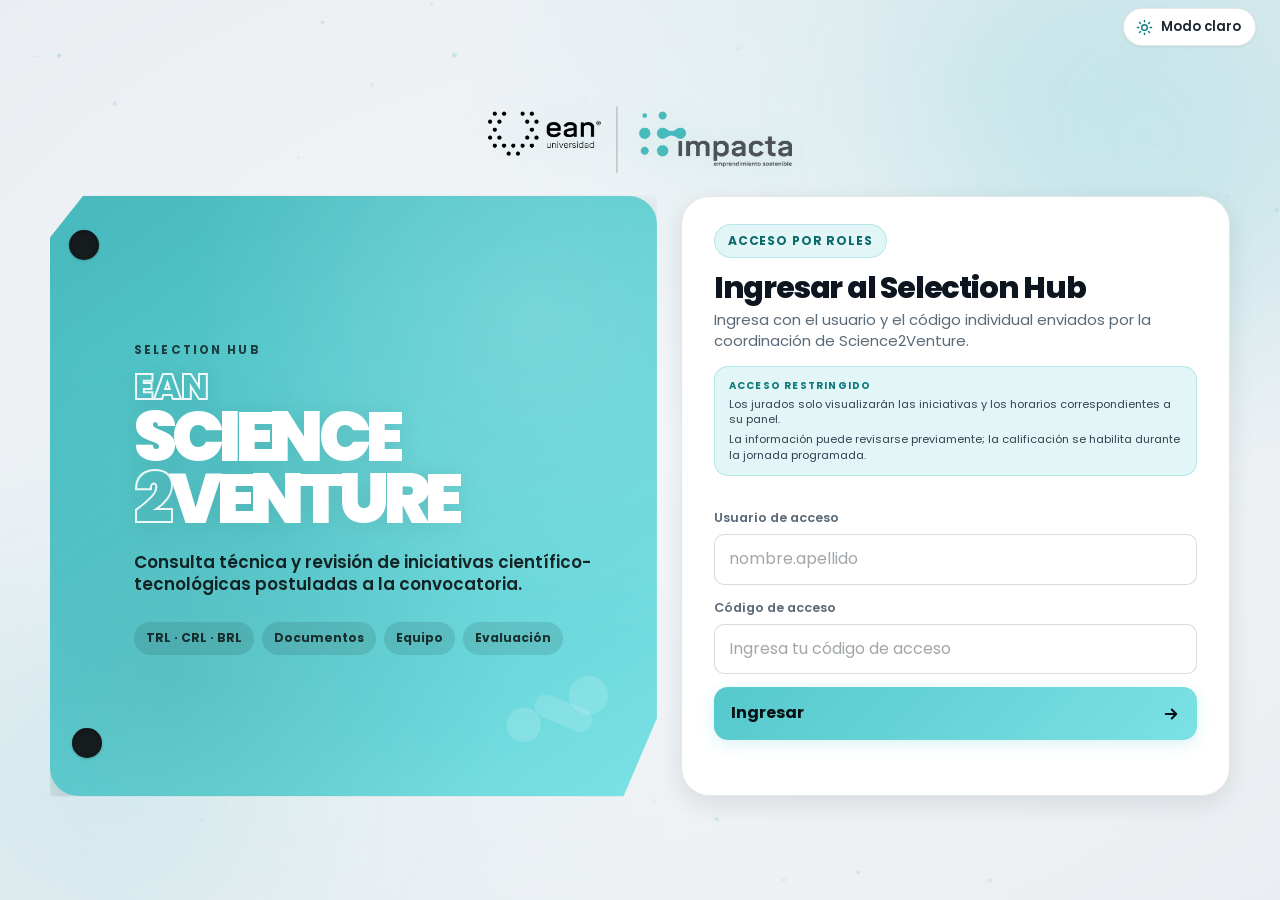
==== index.html @ fe529753 "Top20" ====
<!doctype html>
<html lang="es" data-theme="light">
<head>
  <meta charset="utf-8">
  <meta name="viewport" content="width=device-width, initial-scale=1">
  <title>Science2Venture · Selection Hub — V36.40 Selección final Top 20</title>
  <meta name="s2v-build" content="V36.40-coordinacion-top20-rutas-2026-08-03">
  <!-- BUILD: S2V V34.17 · Panel E, tres evaluadores, nueve iniciativas (IDs internos corregidos) y protecciones de concurrencia -->
  <meta name="description" content="Selection Hub de la convocatoria Science2Venture (EAN · Impacta): radiografía, mapa por componentes y evaluación de iniciativas científico-tecnológicas.">
  <link rel="icon" href="[data-uri]">
  <link rel="preload" as="image" href="[data-uri]">
  <link rel="preload" as="image" href="[data-uri]">
  <link rel="preconnect" href="https://fonts.googleapis.com">
  <link rel="preconnect" href="https://fonts.gstatic.com" crossorigin>
  <link href="https://fonts.googleapis.com/css2?family=Poppins:wght@300;400;500;600;700;800;900&display=swap" rel="stylesheet">
  <!-- Tema antes del primer pintado (evita parpadeo) -->
  <script>
    (function () {
      try {
        var t = localStorage.getItem('s2v_theme');
        if (t !== 'dark' && t !== 'light') t = 'light';
        document.documentElement.setAttribute('data-theme', t);
      } catch (e) {}
    })();
  </script>
  <style>
/* ════════════════════════════════════════════════════════════
   Science2Venture · Selection Hub — base styles (themeable)
   Light por defecto · Dark vía [data-theme="dark"]
   Marca: teal #55c9cc / gold #d4a853 · Tipografía Poppins
   ════════════════════════════════════════════════════════════ */

/* ── Tokens compartidos + paleta LIGHT (default, también sin JS) ── */
:root {
  /* marca */
  --teal: #55c9cc;
  --teal-light: #7be1e4;
  --teal-dark: #1a8f94;
  --teal-deep: #2ea8ab;
  --gold: #d4a853;
  --danger: #ef6b6b;
  --success: #1f9d6b;
  --warning: #d69e2e;

  --font: 'Poppins', system-ui, -apple-system, sans-serif;
  --ease: cubic-bezier(0.4, 0, 0.2, 1);
  --ease-out: cubic-bezier(0.16, 1, 0.3, 1);
  --radius-xl: 28px;
  --radius-lg: 20px;
  --radius-md: 14px;
  --radius-sm: 10px;

  /* superficie / texto — LIGHT */
  --bg: #eaeef2;
  --bg-grad-1: rgba(85,201,204,0.12);
  --bg-grad-2: rgba(85,201,204,0.07);
  --bg-center: #f4f7f9;
  --surface: #ffffff;
  --surface-hover: #f3f7f9;
  --surface-strong: #ffffff;
  --panel: #ffffff;
  --border: rgba(20,32,42,0.11);
  --border-hover: rgba(20,32,42,0.22);
  --blur: 0px;

  --text: #1c2731;
  --text-strong: #0d1620;
  --text-soft: #33414f;
  --text-muted: #5a6a78;

  --teal-text: #0d7a7e;
  --link: #0d7a7e;

  /* utilitarios temáticos */
  --track: rgba(20,32,42,0.08);
  --donut-track: rgba(20,32,42,0.10);
  --donut-neutral: #cdd7de;
  --donut-neutral-legend: #aab6bf;
  --donut-total-text: #0d1620;
  --donut-sub-text: #6a7682;
  --input-bg: #ffffff;
  --input-border: rgba(20,32,42,0.16);
  --input-placeholder: rgba(20,32,42,0.40);
  --grain-dot: rgba(20,32,42,0.05);
  --grain-opacity: 0.45;
  --grain-blend: normal;
  --sticky-bg: rgba(255,255,255,0.94);
  --detail-section-bg: #f6f9fb;
  --field-bg: #f3f6f9;
  --field-border: rgba(20,32,42,0.08);

  --shadow-sm: 0 1px 3px rgba(20,32,42,0.08);
  --shadow-md: 0 8px 24px rgba(20,32,42,0.10);
  --shadow-lg: 0 22px 50px rgba(20,32,42,0.16);
  --ring-shadow: 0 0 0 4px rgba(85,201,204,0.18);

  --orb-1: rgba(85,201,204,0.18);
  --orb-2: rgba(85,201,204,0.11);
  --orb-3: rgba(212,168,83,0.12);

  /* chips / badges */
  --chip-bg: rgba(20,32,42,0.05);
  --chip-text: #3a4754;
  --chip-border: rgba(20,32,42,0.09);
  --teal-chip-bg: rgba(85,201,204,0.16);
  --teal-chip-text: #0c6a6d;
  --teal-chip-border: rgba(85,201,204,0.34);
  --gold-chip-bg: rgba(212,168,83,0.18);
  --gold-chip-text: #7a5a16;
  --gold-chip-border: rgba(212,168,83,0.36);
  --warn-chip-bg: rgba(214,158,46,0.16);
  --warn-chip-text: #785718;
  --warn-chip-border: rgba(214,158,46,0.34);
  --succ-chip-bg: rgba(31,157,107,0.15);
  --succ-chip-text: #0e6f48;
  --succ-chip-border: rgba(31,157,107,0.32);
  --count-chip-text: #0c6a6d;

  --tab-hover-bg: rgba(20,32,42,0.05);
  --tab-active-bg: rgba(85,201,204,0.18);
  --tab-active-text: #0c6a6d;

  --alert-bg: rgba(214,158,46,0.10);
  --alert-text: #7a5814;
  --alert-border: rgba(214,158,46,0.30);

  /* moléculas / partículas */
  --particle-rgb: 46,168,171;
  --particle-alpha: 0.62;
  --molecule-fill: rgba(255,255,255,0.24);

  --logo-shadow: rgba(85,201,204,0.20);
}

/* ── Paleta DARK ── */
[data-theme="dark"] {
  --bg: #060809;
  --bg-grad-1: rgba(85,201,204,0.10);
  --bg-grad-2: rgba(85,201,204,0.05);
  --bg-center: #0c1014;
  --surface: rgba(255,255,255,0.035);
  --surface-hover: rgba(255,255,255,0.065);
  --surface-strong: rgba(255,255,255,0.09);
  --panel: rgba(255,255,255,0.035);
  --border: rgba(255,255,255,0.08);
  --border-hover: rgba(255,255,255,0.16);
  --blur: 28px;

  --text: #eef2f6;
  --text-strong: #ffffff;
  --text-soft: rgba(255,255,255,0.82);
  --text-muted: #9aa6b4;

  --teal-text: #7be1e4;
  --link: #7be1e4;

  --track: rgba(255,255,255,0.06);
  --donut-track: rgba(255,255,255,0.06);
  --donut-neutral: rgba(255,255,255,0.12);
  --donut-neutral-legend: rgba(255,255,255,0.28);
  --donut-total-text: #ffffff;
  --donut-sub-text: rgba(255,255,255,0.5);
  --input-bg: rgba(0,0,0,0.32);
  --input-border: rgba(255,255,255,0.10);
  --input-placeholder: rgba(255,255,255,0.30);
  --grain-dot: rgba(255,255,255,0.12);
  --grain-opacity: 0.10;
  --grain-blend: overlay;
  --sticky-bg: rgba(12,17,22,0.88);
  --detail-section-bg: rgba(0,0,0,0.16);
  --field-bg: rgba(255,255,255,0.04);
  --field-border: rgba(255,255,255,0.05);

  --shadow-sm: 0 2px 8px rgba(0,0,0,0.18);
  --shadow-md: 0 8px 32px rgba(0,0,0,0.28);
  --shadow-lg: 0 24px 64px rgba(0,0,0,0.4);
  --ring-shadow: 0 0 0 4px rgba(85,201,204,0.12);

  --orb-1: rgba(85,201,204,0.09);
  --orb-2: rgba(85,201,204,0.05);
  --orb-3: rgba(212,168,83,0.04);

  --chip-bg: rgba(255,255,255,0.06);
  --chip-text: #cdd5de;
  --chip-border: rgba(255,255,255,0.06);
  --teal-chip-bg: rgba(85,201,204,0.12);
  --teal-chip-text: #7be1e4;
  --teal-chip-border: rgba(85,201,204,0.18);
  --gold-chip-bg: rgba(212,168,83,0.12);
  --gold-chip-text: #f0d68a;
  --gold-chip-border: rgba(212,168,83,0.18);
  --warn-chip-bg: rgba(240,200,92,0.10);
  --warn-chip-text: #ffe59a;
  --warn-chip-border: rgba(240,200,92,0.15);
  --succ-chip-bg: rgba(107,223,176,0.10);
  --succ-chip-text: #9ff1bd;
  --succ-chip-border: rgba(107,223,176,0.15);
  --count-chip-text: #7be1e4;

  --tab-hover-bg: rgba(255,255,255,0.04);
  --tab-active-bg: rgba(85,201,204,0.15);
  --tab-active-text: #7be1e4;

  --alert-bg: rgba(240,200,92,0.06);
  --alert-text: #ffe59a;
  --alert-border: rgba(240,200,92,0.15);

  --particle-rgb: 85,201,204;
  --particle-alpha: 1;
  --molecule-fill: rgba(255,255,255,0.22);

  --logo-shadow: rgba(85,201,204,0.25);
}

/* ── Reset ── */
*, *::before, *::after { box-sizing: border-box; margin: 0; }
html { min-height: 100%; background: var(--bg); scroll-behavior: smooth; }
body {
  min-height: 100vh;
  color: var(--text);
  font-family: var(--font);
  font-weight: 400;
  line-height: 1.55;
  background:
    radial-gradient(ellipse at 78% 8%, var(--bg-grad-1), transparent 38%),
    radial-gradient(ellipse at 12% 82%, var(--bg-grad-2), transparent 34%),
    radial-gradient(ellipse at 50% 50%, var(--bg-center) 0%, var(--bg) 100%);
  background-attachment: fixed;
  overflow-x: hidden;
  -webkit-font-smoothing: antialiased;
  transition: background-color 0.4s var(--ease), color 0.4s var(--ease);
}
button, input, select, textarea { font: inherit; color: inherit; }
button { cursor: pointer; border: none; background: none; }
img { display: block; max-width: 100%; }
a { color: var(--link); }
.hidden { display: none !important; }

:focus-visible {
  outline: 2px solid var(--teal);
  outline-offset: 2px;
  border-radius: 4px;
}

/* ── Background Layers ── */
#particleCanvas {
  position: fixed; inset: 0;
  z-index: 0; pointer-events: none;
}
.grain {
  position: fixed; inset: 0;
  z-index: 1; pointer-events: none;
  opacity: var(--grain-opacity);
  background-image: radial-gradient(var(--grain-dot) 0.5px, transparent 0.5px);
  background-size: 4px 4px;
  mix-blend-mode: var(--grain-blend);
}
.orb {
  position: fixed; border-radius: 50%;
  filter: blur(90px); pointer-events: none; z-index: 0;
  will-change: transform;
}
.orb-1 {
  width: 420px; height: 420px;
  background: var(--orb-1);
  top: -8%; right: -6%;
  animation: orbFloat 28s ease-in-out infinite;
}
.orb-2 {
  width: 320px; height: 320px;
  background: var(--orb-2);
  bottom: -6%; left: -4%;
  animation: orbFloat 34s ease-in-out infinite reverse;
}
.orb-3 {
  width: 180px; height: 180px;
  background: var(--orb-3);
  top: 50%; right: 20%;
  animation: orbFloat 22s ease-in-out infinite 6s;
}

/* ── Shell ── */
.app-shell {
  position: relative; z-index: 2;
  width: min(1320px, calc(100% - 40px));
  margin: 0 auto;
}

/* ── Theme toggle ── */
.theme-toggle {
  display: inline-flex; align-items: center; gap: 8px;
  padding: 8px 14px 8px 12px;
  border-radius: 999px;
  border: 1px solid var(--border);
  background: var(--surface);
  color: var(--text);
  font-weight: 600; font-size: 0.82rem;
  box-shadow: var(--shadow-sm);
  backdrop-filter: blur(var(--blur));
  -webkit-backdrop-filter: blur(var(--blur));
  transition: border-color 0.2s var(--ease), background 0.2s var(--ease), transform 0.2s var(--ease);
}
.theme-toggle:hover { border-color: var(--border-hover); transform: translateY(-1px); }
.theme-toggle .ico { width: 17px; height: 17px; display: block; color: var(--teal-text); }
.theme-toggle .ico-moon { display: none; }
.theme-toggle .ico-sun { display: block; }
[data-theme="dark"] .theme-toggle .ico-moon { display: block; }
[data-theme="dark"] .theme-toggle .ico-sun { display: none; }
.theme-toggle .lbl-dark { display: none; }
[data-theme="dark"] .theme-toggle .lbl-dark { display: inline; }
[data-theme="dark"] .theme-toggle .lbl-light { display: none; }

.login-toggle {
  position: absolute; top: 0; right: 0;
}

/* Logo por tema: color en claro, blanco en oscuro */
.logo-dark { display: none; }
[data-theme="dark"] .logo-light { display: none; }
[data-theme="dark"] .logo-dark { display: block; }

/* ── Login View ── */
.login-view {
  position: relative;
  min-height: 100vh;
  padding: 36px 0 48px;
  display: flex; flex-direction: column; gap: 44px;
  animation: fadeIn 0.6s var(--ease) both;
}
.login-view.leaving {
  opacity: 0; transform: scale(0.97);
  transition: opacity 0.45s var(--ease), transform 0.45s var(--ease);
}
.brand-row.compact {
  display: flex; align-items: center; justify-content: center;
}
.brand-logo {
  width: min(480px, 88vw); height: auto;
  filter: drop-shadow(0 2px 16px var(--logo-shadow));
  animation: fadeInDown 0.7s var(--ease-out) 0.1s both;
}
.login-grid {
  display: grid;
  grid-template-columns: minmax(0, 1.3fr) minmax(340px, 0.7fr);
  gap: 28px; align-items: stretch;
}

/* ── Hero Card (teal en ambos temas — marca) ── */
.hero-card {
  position: relative; min-height: 540px;
  padding: clamp(36px, 5vw, 68px);
  padding-left: clamp(80px, 8vw, 120px);
  border-radius: var(--radius-xl); overflow: hidden;
  background: linear-gradient(145deg, #47b8bb 0%, #55c9cc 35%, #6ad8db 75%, #7be1e4 100%);
  color: #050607;
  box-shadow: var(--shadow-lg), 0 0 80px rgba(85,201,204,0.12);
  clip-path: polygon(5.5% 0, 100% 0, 100% 87%, 94.5% 100%, 0 100%, 0 7%);
  display: flex; flex-direction: column; justify-content: center;
  animation: fadeInLeft 0.8s var(--ease-out) 0.2s both;
}
.hero-card::before {
  content: "";
  position: absolute; inset: 0;
  background:
    radial-gradient(ellipse at 80% 20%, rgba(255,255,255,0.18), transparent 50%),
    radial-gradient(ellipse at 20% 80%, rgba(0,0,0,0.08), transparent 50%);
  pointer-events: none;
}
.hero-card > * { position: relative; z-index: 2; }

.eyebrow {
  margin: 0 0 12px;
  text-transform: uppercase;
  letter-spacing: 0.18em;
  font-weight: 700;
  font-size: 0.74rem;
  opacity: 0.7;
}
.hero-card h1 {
  max-width: 720px;
  font-size: clamp(3.8rem, 7.5vw, 7rem);
  line-height: 0.86;
  letter-spacing: -0.07em;
  text-transform: uppercase;
  font-weight: 900;
  color: #fff;
  text-shadow: 0 2px 24px rgba(0,0,0,0.08);
}
.hero-card h1 span:first-child {
  display: block;
  font-size: 0.5em;
  color: transparent;
  -webkit-text-stroke: 2px rgba(255,255,255,0.9);
  letter-spacing: 0em;
  margin-bottom: 0.1em;
}
.hero-card .outline {
  color: transparent;
  -webkit-text-stroke: 2px rgba(255,255,255,0.9);
}
.hero-copy {
  max-width: 500px;
  margin: 30px 0 0;
  font-size: clamp(1.15rem, 1.8vw, 1.5rem);
  line-height: 1.25;
  font-weight: 600;
  color: rgba(5,6,7,0.85);
}
.hero-footer {
  margin-top: 38px;
  display: flex; flex-wrap: wrap; gap: 10px;
}
.hero-footer span {
  padding: 9px 14px;
  border-radius: 999px;
  background: rgba(0,0,0,0.10);
  color: rgba(5,6,7,0.78);
  font-size: 0.82rem;
  font-weight: 700;
  backdrop-filter: blur(4px);
}
/* Pins */
.hero-pin {
  position: absolute; z-index: 3;
  width: 38px; height: 38px;
  border-radius: 50%;
  background: #161b1e;
  box-shadow: inset 0 2px 4px rgba(0,0,0,0.3), 0 1px 3px rgba(0,0,0,0.2);
}
.pin-a { top: 40px; left: 20px; }
.pin-b { bottom: 52px; left: 24px; }
/* Molecule */
.molecule {
  position: absolute; z-index: 3;
  right: 8%; bottom: 9%;
  width: 130px; height: 85px; opacity: 0.6;
}
.molecule span {
  position: absolute; display: block;
  background: var(--molecule-fill);
  border-radius: 50%;
}
.molecule span:nth-child(1) { width: 44px; height: 44px; left: 0; bottom: 0; }
.molecule span:nth-child(2) { width: 50px; height: 50px; right: 0; top: 0; }
.molecule span:nth-child(3) {
  width: 78px; height: 30px;
  left: 34px; bottom: 22px;
  border-radius: 999px;
  transform: rotate(22deg);
}

/* ── Glass / surface panels ── */
.glass-panel,
.access-card,
.dashboard-header,
.metric-card,
.toolbar,
.initiative-list-panel,
.detail-panel {
  border: 1px solid var(--border);
  background: var(--surface);
  backdrop-filter: blur(var(--blur)) saturate(1.15);
  -webkit-backdrop-filter: blur(var(--blur)) saturate(1.15);
  box-shadow: var(--shadow-md);
  transition: border-color 0.3s var(--ease), box-shadow 0.3s var(--ease), background 0.3s var(--ease);
}
.access-card {
  border-radius: var(--radius-xl);
  padding: 36px;
  display: flex; flex-direction: column; justify-content: center;
  animation: fadeInRight 0.8s var(--ease-out) 0.35s both;
}
.access-topline {
  width: fit-content;
  padding: 7px 13px;
  border-radius: 999px;
  background: var(--teal-chip-bg);
  color: var(--teal-chip-text);
  border: 1px solid var(--teal-chip-border);
  font-weight: 700;
  font-size: 0.76rem;
  letter-spacing: 0.07em;
  text-transform: uppercase;
}
.access-card h2 {
  margin: 18px 0 8px;
  font-size: clamp(1.8rem, 2.8vw, 2.6rem);
  line-height: 1;
  letter-spacing: -0.04em;
  font-weight: 800;
  color: var(--text-strong);
}
.muted { color: var(--text-muted); line-height: 1.5; }

/* ── Forms ── */
.form-stack { display: grid; gap: 16px; margin-top: 22px; }
.form-stack label, .toolbar label { display: grid; gap: 7px; }
.form-stack label span, .toolbar label span {
  color: var(--text-muted);
  font-size: 0.8rem; font-weight: 600;
}
input, select, textarea {
  width: 100%;
  border: 1px solid var(--input-border);
  color: var(--text);
  background: var(--input-bg);
  border-radius: var(--radius-sm);
  padding: 13px 14px;
  outline: none;
  transition: border-color 0.25s var(--ease), box-shadow 0.25s var(--ease);
}
input:focus, select:focus, textarea:focus {
  border-color: var(--teal);
  box-shadow: 0 0 0 3px rgba(85,201,204,0.16);
}
input::placeholder, textarea::placeholder { color: var(--input-placeholder); }
textarea { resize: vertical; min-height: 70px; }
select { cursor: pointer; }
select option { background: var(--panel); color: var(--text); }
code {
  padding: 2px 7px;
  border-radius: 6px;
  background: var(--chip-bg);
  font-size: 0.88em;
}

/* ── Buttons ── */
.primary-btn, .secondary-btn {
  border: 0;
  border-radius: var(--radius-md);
  font-weight: 700;
  position: relative; overflow: hidden;
  transition: transform 0.22s var(--ease), box-shadow 0.22s var(--ease), background 0.22s var(--ease);
}
.primary-btn {
  display: flex; justify-content: space-between; align-items: center;
  padding: 15px 18px;
  color: #061012;
  background: linear-gradient(135deg, var(--teal) 0%, var(--teal-light) 100%);
  font-size: 1rem;
  box-shadow: 0 4px 16px rgba(85,201,204,0.22);
}
.primary-btn:hover {
  transform: translateY(-2px);
  box-shadow: 0 8px 28px rgba(85,201,204,0.32);
}
.primary-btn:active { transform: translateY(0); }
.primary-btn:disabled, .secondary-btn:disabled { opacity: 0.55; cursor: wait; pointer-events: none; }
.primary-btn.loading span { opacity: 0; }
.primary-btn.loading svg { opacity: 0; }
.primary-btn.loading::after {
  content: ''; position: absolute;
  width: 22px; height: 22px;
  border: 2.5px solid transparent;
  border-top-color: #061012;
  border-radius: 50%;
  animation: spin 0.65s linear infinite;
}
.secondary-btn {
  padding: 11px 15px;
  color: var(--text);
  background: var(--surface);
  border: 1px solid var(--border);
  backdrop-filter: blur(var(--blur));
}
.secondary-btn:hover {
  background: var(--surface-hover);
  border-color: var(--border-hover);
  transform: translateY(-1px);
}

.microcopy { margin: 8px 0 0; color: var(--text-muted); font-size: 0.76rem; line-height: 1.4; }
.message { min-height: 22px; margin-top: 14px; color: var(--text-muted); line-height: 1.5; font-size: 0.9rem; }
.message.error { color: var(--danger); }
.message.success { color: var(--success); }

/* ── Dashboard ── */
.dashboard-view {
  min-height: 100vh; padding: 24px 0 48px;
  animation: fadeIn 0.5s var(--ease) both;
}
.dashboard-header {
  border-radius: var(--radius-lg);
  padding: 16px 22px;
  display: flex; align-items: center;
  justify-content: space-between; gap: 16px;
  margin-bottom: 16px;
}
.brand-block { display: flex; gap: 16px; align-items: center; }
.dashboard-logo { width: 220px; max-width: 38vw; height: auto; object-fit: contain; }
.brand-block .eyebrow { margin-bottom: 2px; color: var(--text-muted); opacity: 1; }
.brand-block h2 { margin: 0; font-size: 1.7rem; letter-spacing: -0.04em; font-weight: 800; color: var(--text-strong); }
.header-actions { display: flex; align-items: center; gap: 12px; }
/* En pantallas anchas: header en una sola línea, sin que el título se parta. */
@media (min-width: 1181px) {
  .dashboard-header { flex-wrap: nowrap; }
  .brand-block { flex-shrink: 0; }
  .brand-block h2 { white-space: nowrap; }
  .header-actions { flex-wrap: nowrap; min-width: 0; }
}
.user-chip { display: flex; align-items: center; gap: 12px; color: var(--text-muted); font-size: 0.88rem; }
.user-chip button {
  border: 1px solid var(--border);
  color: var(--text); background: var(--surface);
  border-radius: 999px; padding: 8px 14px;
  font-weight: 600; font-size: 0.82rem;
  transition: all 0.2s var(--ease);
}
.user-chip button:hover { background: var(--surface-hover); border-color: var(--border-hover); }

/* ── Metrics ── */
.summary-grid {
  display: grid;
  grid-template-columns: repeat(4, minmax(0, 1fr));
  gap: 14px; margin-bottom: 16px;
}
.metric-card {
  border-radius: var(--radius-lg);
  padding: 22px 24px; min-height: 122px;
  display: flex; flex-direction: column; justify-content: center; gap: 9px;
  transition: transform 0.25s var(--ease), box-shadow 0.25s var(--ease), border-color 0.25s var(--ease);
}
.metric-card:hover {
  transform: translateY(-3px);
  box-shadow: var(--shadow-lg);
  border-color: var(--border-hover);
}
.metric-card.accent {
  background: linear-gradient(145deg, var(--gold-chip-bg), var(--surface));
  border-color: var(--gold-chip-border);
}
.metric-card.accent:hover { border-color: var(--gold); }
.metric-label { color: var(--text-muted); display: block; font-weight: 600; font-size: 0.88rem; }
.metric-card strong {
  display: block; font-size: 2.6rem;
  letter-spacing: -0.05em; margin-top: 0; font-weight: 800;
  line-height: 1;
  color: var(--text-strong);
}

/* ── Toolbar ── */
.toolbar {
  border-radius: var(--radius-lg);
  padding: 14px 16px;
  display: grid;
  grid-template-columns: 1.3fr 0.5fr 0.5fr auto;
  gap: 12px; align-items: end;
  margin-bottom: 16px;
}

/* ── Content Grid ── */
.content-grid {
  display: grid;
  grid-template-columns: minmax(340px, 0.68fr) minmax(0, 1.32fr);
  gap: 16px; align-items: start;
}
.initiative-list-panel, .detail-panel {
  border-radius: var(--radius-lg);
  min-height: 520px;
}
.panel-heading {
  padding: 18px 18px 14px;
  display: flex; justify-content: space-between;
  align-items: center; gap: 12px;
  border-bottom: 1px solid var(--border);
}
.panel-heading h3 { margin: 0; font-size: 1.3rem; letter-spacing: -0.03em; font-weight: 700; color: var(--text-strong); }
.panel-heading .eyebrow { color: var(--text-muted); opacity: 1; }
.count-chip {
  padding: 6px 11px;
  color: var(--count-chip-text);
  border-radius: 999px;
  background: var(--teal-chip-bg);
  border: 1px solid var(--teal-chip-border);
  white-space: nowrap;
  font-weight: 700; font-size: 0.78rem;
}

/* ── Initiative Cards ── */
.initiative-list {
  padding: 12px;
  display: grid; gap: 10px;
  max-height: calc(100vh - 300px);
  overflow-y: auto;
}
.initiative-card { margin: 0; }
.card-button {
  width: 100%; text-align: left;
  border: 1px solid var(--border);
  background: var(--surface);
  color: var(--text);
  border-radius: 16px;
  padding: 14px;
  transition: all 0.25s var(--ease);
  position: relative;
}
.card-button::before {
  content: ''; position: absolute;
  left: 0; top: 12px; bottom: 12px;
  width: 3px; border-radius: 0 3px 3px 0;
  background: var(--teal);
  opacity: 0; transform: scaleY(0.4);
  transition: opacity 0.25s var(--ease), transform 0.25s var(--ease);
}
.card-button:hover {
  border-color: var(--teal-chip-border);
  background: var(--teal-chip-bg);
  transform: translateY(-2px);
  box-shadow: var(--shadow-md);
}
.initiative-card.active .card-button {
  border-color: var(--teal);
  background: var(--teal-chip-bg);
  box-shadow: 0 0 0 1px var(--teal-chip-border), var(--shadow-md);
}
.initiative-card.active .card-button::before {
  opacity: 1; transform: scaleY(1);
}
.id-label {
  color: var(--teal-text);
  font-weight: 800; font-size: 0.76rem;
  letter-spacing: 0.06em;
}
.card-main h4 { margin: 6px 0 5px; font-size: 0.98rem; line-height: 1.22; font-weight: 600; color: var(--text); }
.card-main p { margin: 0; color: var(--text-muted); font-size: 0.84rem; line-height: 1.3; }

/* ── Badges ── */
.badge-row { display: flex; flex-wrap: wrap; gap: 6px; margin-top: 10px; }
.badge {
  display: inline-flex; align-items: center; gap: 5px;
  padding: 5px 9px;
  border-radius: 999px;
  background: var(--chip-bg);
  color: var(--chip-text);
  font-size: 0.70rem; font-weight: 700;
  border: 1px solid var(--chip-border);
}
.badge.cyan { background: var(--teal-chip-bg); color: var(--teal-chip-text); border-color: var(--teal-chip-border); }
.badge.warning { background: var(--warn-chip-bg); color: var(--warn-chip-text); border-color: var(--warn-chip-border); }
.badge.success { background: var(--succ-chip-bg); color: var(--succ-chip-text); border-color: var(--succ-chip-border); }
.badge.gold { background: var(--gold-chip-bg); color: var(--gold-chip-text); border-color: var(--gold-chip-border); }

/* ── Detail Panel ── */
.detail-panel { padding: 22px; overflow-y: auto; max-height: calc(100vh - 180px); }
.empty-state {
  min-height: 440px;
  display: grid; place-content: center;
  text-align: center; color: var(--text-muted);
}
.empty-icon {
  width: 76px; height: 76px;
  border-radius: 22px;
  display: grid; place-items: center;
  margin: 0 auto 16px;
  color: #061012;
  background: linear-gradient(135deg, var(--teal), var(--teal-light));
  box-shadow: 0 8px 28px rgba(85,201,204,0.20);
}
.empty-state h3 { color: var(--text-strong); margin: 0 0 6px; font-size: 1.5rem; font-weight: 700; }
.empty-state p { max-width: 380px; margin: 0 auto; line-height: 1.5; font-size: 0.92rem; }

.detail-header {
  display: flex; justify-content: space-between;
  gap: 14px; align-items: flex-start;
  border-bottom: 1px solid var(--border);
  padding-bottom: 16px; margin-bottom: 16px;
  animation: fadeInUp 0.4s var(--ease-out) both;
}
.detail-header .eyebrow { color: var(--text-muted); opacity: 1; }
.detail-header h3 {
  margin: 4px 0 10px;
  font-size: clamp(1.5rem, 2.5vw, 2.2rem);
  line-height: 1; letter-spacing: -0.05em; font-weight: 800;
  color: var(--text-strong);
}
.detail-actions { display: flex; gap: 8px; flex-wrap: wrap; justify-content: flex-end; }
.detail-link {
  color: #061012;
  background: linear-gradient(135deg, var(--teal), var(--teal-light));
  border-radius: 999px;
  text-decoration: none;
  padding: 8px 13px;
  font-weight: 800; font-size: 0.8rem;
  transition: transform 0.2s var(--ease), box-shadow 0.2s var(--ease);
  box-shadow: 0 2px 8px rgba(85,201,204,0.18);
}
.detail-link:hover {
  transform: translateY(-1px);
  box-shadow: 0 4px 16px rgba(85,201,204,0.28);
}
.detail-section {
  margin-top: 14px;
  padding: 18px;
  border: 1px solid var(--border);
  background: var(--detail-section-bg);
  border-radius: var(--radius-lg);
  position: relative;
  animation: fadeInUp 0.4s var(--ease-out) both;
}
.detail-section::before {
  content: ''; display: block;
  height: 2px; margin-bottom: 14px;
  background: linear-gradient(90deg, var(--teal) 0%, transparent 55%);
  border-radius: 1px; opacity: 0.7;
}
.detail-section h4 { margin: 0 0 12px; font-size: 1.05rem; font-weight: 700; letter-spacing: -0.01em; color: var(--text-strong); }
.field-grid {
  display: grid;
  grid-template-columns: repeat(2, minmax(0, 1fr));
  gap: 10px;
}
.field {
  padding: 11px;
  border-radius: var(--radius-sm);
  background: var(--field-bg);
  border: 1px solid var(--field-border);
  transition: border-color 0.2s var(--ease);
}
.field:hover { border-color: var(--border-hover); }
.field .label {
  display: block; color: var(--text-muted);
  font-size: 0.73rem; font-weight: 700; margin-bottom: 4px;
  text-transform: uppercase; letter-spacing: 0.03em;
}
.field .value { display: block; color: var(--text); line-height: 1.35; overflow-wrap: anywhere; font-size: 0.92rem; }
.long-field { grid-column: 1 / -1; }
.alert-box {
  border: 1px solid var(--alert-border);
  background: var(--alert-bg);
  color: var(--alert-text);
  border-radius: var(--radius-md);
  padding: 13px; line-height: 1.5; font-size: 0.9rem;
}
.team-list { display: grid; gap: 8px; }
.member-card {
  padding: 13px;
  border-radius: var(--radius-md);
  border: 1px solid var(--field-border);
  background: var(--field-bg);
  transition: border-color 0.2s var(--ease);
}
.member-card:hover { border-color: var(--border-hover); }
.member-card strong { display: block; margin-bottom: 4px; font-weight: 600; color: var(--text); }
.member-card p { margin: 0; color: var(--text-muted); line-height: 1.35; font-size: 0.88rem; }

/* ── Evaluation Form ── */
.eval-section { overflow: hidden; }
.eval-header {
  display: flex; justify-content: space-between;
  align-items: flex-start; gap: 20px; margin-bottom: 8px;
}
.score-ring-wrap {
  position: relative;
  width: 110px; height: 110px;
  flex-shrink: 0;
}
.score-ring { width: 100%; height: 100%; transform: rotate(-90deg); }
.score-ring-bg {
  stroke: var(--track);
  stroke-width: 7; fill: none;
}
.score-ring-fill {
  stroke: var(--teal);
  stroke-width: 7; fill: none;
  stroke-linecap: round;
  transition: stroke-dashoffset 0.65s var(--ease-out), stroke 0.4s var(--ease);
}
.score-ring-text {
  position: absolute; inset: 0;
  display: flex; flex-direction: column;
  align-items: center; justify-content: center;
}
.score-ring-text strong {
  font-size: 1.7rem; font-weight: 800;
  letter-spacing: -0.04em; line-height: 1;
  color: var(--text-strong);
}
.score-ring-text span {
  font-size: 0.68rem; color: var(--text-muted);
  font-weight: 600;
}
.eval-criteria { display: grid; gap: 16px; margin-top: 8px; }
.criterion { display: grid; gap: 8px; }
.criterion-head {
  display: flex; justify-content: space-between;
  align-items: baseline;
}
.criterion-name { font-weight: 600; font-size: 0.88rem; }
.criterion-value { font-size: 0.82rem; color: var(--text-muted); }
.criterion-value strong { color: var(--text); font-weight: 700; }

/* Range Slider */
.criterion input[type="range"] {
  -webkit-appearance: none; appearance: none;
  width: 100%; height: 6px;
  border: none; padding: 0;
  border-radius: 3px;
  background: var(--track);
  outline: none; cursor: pointer;
  transition: background 0.1s linear;
}
.criterion input[type="range"]::-webkit-slider-thumb {
  -webkit-appearance: none;
  width: 20px; height: 20px;
  border-radius: 50%;
  background: var(--teal);
  border: 2px solid var(--surface);
  box-shadow: var(--ring-shadow), 0 2px 8px rgba(0,0,0,0.2);
  cursor: pointer;
  transition: transform 0.2s var(--ease), box-shadow 0.2s var(--ease);
}
.criterion input[type="range"]::-webkit-slider-thumb:hover {
  transform: scale(1.2);
}
.criterion input[type="range"]::-moz-range-thumb {
  width: 18px; height: 18px;
  border-radius: 50%;
  background: var(--teal);
  border: 2px solid var(--surface);
  box-shadow: var(--ring-shadow);
  cursor: pointer;
}
.criterion input[type="range"]::-moz-range-track {
  height: 6px; border-radius: 3px;
  background: var(--track);
  border: none;
}
.eval-notes-label { display: grid; gap: 7px; margin-top: 18px; }
.eval-notes-label span { color: var(--text-muted); font-size: 0.8rem; font-weight: 600; }
.eval-actions {
  display: flex; gap: 10px;
  justify-content: flex-end;
  margin-top: 16px;
}
.eval-saved-msg {
  padding: 10px 14px;
  border-radius: var(--radius-sm);
  background: var(--succ-chip-bg);
  border: 1px solid var(--succ-chip-border);
  color: var(--succ-chip-text);
  font-weight: 600; font-size: 0.88rem;
  animation: fadeInUp 0.3s var(--ease-out) both;
}

/* ── Keyframes ── */
@keyframes orbFloat {
  0%, 100% { transform: translate(0, 0) scale(1); }
  25% { transform: translate(35px, -25px) scale(1.04); }
  50% { transform: translate(-18px, 18px) scale(0.96); }
  75% { transform: translate(28px, 35px) scale(1.02); }
}
@keyframes fadeIn { from { opacity: 0; } to { opacity: 1; } }
@keyframes fadeInUp { from { opacity: 0; transform: translateY(18px); } to { opacity: 1; transform: translateY(0); } }
@keyframes fadeInDown { from { opacity: 0; transform: translateY(-14px); } to { opacity: 1; transform: translateY(0); } }
@keyframes fadeInLeft { from { opacity: 0; transform: translateX(-30px); } to { opacity: 1; transform: translateX(0); } }
@keyframes fadeInRight { from { opacity: 0; transform: translateX(30px); } to { opacity: 1; transform: translateX(0); } }
@keyframes spin { to { transform: rotate(360deg); } }

/* ── Hero molecule motion ── */
@keyframes moleculeFloat {
  0%, 100% { transform: translateY(0) rotate(0deg); }
  50% { transform: translateY(-16px) rotate(5deg); }
}
@keyframes moleculePulse {
  0%, 100% { transform: scale(1); opacity: 0.92; }
  50% { transform: scale(1.16); opacity: 0.55; }
}
@keyframes bondShimmer {
  0%, 100% { opacity: 0.5; }
  50% { opacity: 0.95; }
}
@keyframes pinPulse {
  0%, 100% { box-shadow: inset 0 2px 4px rgba(0,0,0,0.3), 0 0 0 0 rgba(0,0,0,0.18); }
  50% { box-shadow: inset 0 2px 4px rgba(0,0,0,0.3), 0 0 0 7px rgba(0,0,0,0); }
}
.molecule { animation: moleculeFloat 7s ease-in-out infinite; }
.molecule span:nth-child(1) { animation: moleculePulse 3.2s ease-in-out infinite; }
.molecule span:nth-child(2) { animation: moleculePulse 3.2s ease-in-out infinite 0.9s; }
.molecule span:nth-child(3) { animation: bondShimmer 4s ease-in-out infinite; }
.hero-pin { animation: pinPulse 3.5s ease-in-out infinite; }
.pin-b { animation: pinPulse 3.5s ease-in-out infinite 1.2s; }

/* ── Scrollbar ── */
::-webkit-scrollbar { width: 6px; }
::-webkit-scrollbar-track { background: transparent; }
::-webkit-scrollbar-thumb { background: var(--border-hover); border-radius: 3px; }
::-webkit-scrollbar-thumb:hover { background: var(--text-muted); }
.initiative-list { scrollbar-width: thin; scrollbar-color: var(--border-hover) transparent; }

/* ── Reduced motion ── */
@media (prefers-reduced-motion: reduce) {
  *, *::before, *::after {
    animation-duration: 0.001ms !important;
    animation-iteration-count: 1 !important;
    transition-duration: 0.001ms !important;
    scroll-behavior: auto !important;
  }
  .orb { animation: none !important; }
}

/* ── Responsive ── */
@media (max-width: 1024px) {
  .login-grid, .content-grid { grid-template-columns: 1fr; }
  .hero-card { min-height: 480px; }
  .summary-grid { grid-template-columns: repeat(2, minmax(0, 1fr)); }
  .toolbar { grid-template-columns: 1fr 1fr; }
  .dashboard-header { flex-direction: column; align-items: stretch; gap: 12px; }
  .header-actions { justify-content: space-between; }
  .user-chip { justify-content: space-between; }
  .detail-panel { max-height: none; }
}
@media (max-width: 640px) {
  .app-shell { width: min(100% - 20px, 1320px); }
  .login-view { padding: 16px 0 32px; gap: 24px; }
  .login-toggle { position: static; align-self: flex-end; margin-bottom: -28px; }
  .hero-card {
    padding: 28px 22px 28px 70px; min-height: 420px;
    border-radius: 22px;
    clip-path: polygon(4% 0, 100% 0, 100% 90%, 96% 100%, 0 100%, 0 5%);
  }
  .hero-card h1 { font-size: clamp(2.8rem, 14vw, 4.5rem); }
  .access-card { padding: 22px; }
  .summary-grid, .toolbar, .field-grid { grid-template-columns: 1fr; }
  .toolbar { gap: 10px; }
  .dashboard-logo { width: 170px; max-width: 75vw; }
  .dashboard-view { padding-top: 12px; }
  .detail-header { flex-direction: column; }
  .detail-actions { justify-content: flex-start; }
  .metric-card strong { font-size: 2.2rem; }
  .eval-header { flex-direction: column; align-items: center; }
  .score-ring-wrap { width: 100px; height: 100px; }
  .eval-actions { flex-direction: column; }
  .eval-actions .primary-btn { justify-content: center; }
}
@media (max-width: 420px) {
  .brand-logo { width: 90vw; }
  .hero-card h1 { font-size: clamp(2.4rem, 12vw, 3.6rem); }
  .hero-copy { font-size: 1rem; }
  .hero-footer span { font-size: 0.74rem; padding: 7px 10px; }
}

/* ════════════════════════════════════════════════════════════
   Ajuste de orden visual · 2026-06-16
   Evita que filtros, lista y detalle compitan entre sí.
   ════════════════════════════════════════════════════════════ */
#particleCanvas {
  opacity: 1;
  mix-blend-mode: normal;
}
[data-theme="dark"] #particleCanvas { opacity: 0.9; }
[data-theme="light"] #particleCanvas { opacity: 0.55; }

#listSection {
  margin-top: 16px;
}

#listSection .content-grid {
  display: grid;
  grid-template-columns: minmax(320px, 400px) minmax(0, 1fr);
  gap: 18px;
  align-items: start;
}

#listSection .initiative-list-panel,
#listSection .detail-panel {
  background: var(--panel);
  border-color: var(--border);
  box-shadow: var(--shadow-md);
}

#listSection .initiative-list-panel {
  position: sticky;
  top: 18px;
  display: flex;
  flex-direction: column;
  max-height: calc(100vh - 36px);
  overflow: hidden;
}

#listSection .compact-heading {
  padding: 18px 18px 12px;
}

#listSection .toolbar {
  display: grid;
  grid-template-columns: 1fr;
  gap: 12px;
  margin: 0;
  padding: 14px 18px 16px;
  border-radius: 0;
  border-width: 1px 0;
  border-left: 0;
  border-right: 0;
  background: var(--surface-strong);
  box-shadow: none;
  backdrop-filter: none;
  -webkit-backdrop-filter: none;
}

#listSection .toolbar-row {
  display: grid;
  grid-template-columns: 1fr 1fr;
  gap: 10px;
}

#listSection .toolbar label span {
  color: var(--text-muted);
  font-size: 0.72rem;
  letter-spacing: 0.05em;
  text-transform: uppercase;
}

#listSection .toolbar input,
#listSection .toolbar select {
  min-height: 44px;
  border-radius: 12px;
}

#listSection .toolbar .secondary-btn {
  width: 100%;
  min-height: 44px;
  justify-content: center;
}

#listSection .initiative-list {
  flex: 1;
  max-height: none;
  min-height: 0;
  padding: 14px;
}

#listSection .detail-panel {
  min-height: calc(100vh - 140px);
  max-height: none;
  overflow: visible;
}

.detail-header {
  position: static;
  z-index: 20;
  padding: 18px;
  margin: -22px -22px 18px;
  border-radius: var(--radius-lg) var(--radius-lg) 0 0;
  background: var(--panel);
  border-bottom: 1px solid var(--border);
  box-shadow: 0 16px 28px -28px rgba(0,0,0,0.6);
}

[data-theme="dark"] .detail-header {
  background: rgba(9, 14, 18, 0.96);
  backdrop-filter: blur(18px) saturate(1.1);
  -webkit-backdrop-filter: blur(18px) saturate(1.1);
}

.detail-header h3 {
  max-width: 980px;
}

.detail-actions .detail-link,
button.detail-link {
  appearance: none;
  border: 0;
  font-family: inherit;
  cursor: pointer;
  white-space: nowrap;
}

.detail-section {
  background: var(--detail-section-bg);
}

/* Visor integrado */
body.viewer-open { overflow: hidden; }
.asset-viewer.hidden { display: none; }
.asset-viewer {
  position: fixed;
  inset: 0;
  z-index: 999;
  display: grid;
  place-items: center;
  padding: 24px;
}
.asset-viewer__backdrop {
  position: absolute;
  inset: 0;
  background: rgba(0,0,0,0.72);
  backdrop-filter: blur(10px);
  -webkit-backdrop-filter: blur(10px);
}
.asset-viewer__panel {
  position: relative;
  width: min(1180px, 96vw);
  height: min(780px, 92vh);
  display: grid;
  grid-template-rows: auto 1fr auto;
  background: var(--panel);
  border: 1px solid var(--border-hover);
  border-radius: 24px;
  overflow: hidden;
  box-shadow: 0 28px 90px rgba(0,0,0,0.45);
}
.asset-viewer__header,
.asset-viewer__footer {
  display: flex;
  align-items: center;
  justify-content: space-between;
  gap: 16px;
  padding: 16px 18px;
  background: var(--surface-strong);
  border-bottom: 1px solid var(--border);
}
.asset-viewer__footer {
  border-bottom: 0;
  border-top: 1px solid var(--border);
  font-size: 0.82rem;
  color: var(--text-muted);
}
.asset-viewer__footer a {
  color: var(--teal-text);
  font-weight: 800;
  text-decoration: underline;
  text-underline-offset: 3px;
}
.asset-viewer__header h3 {
  margin: 2px 0 0;
  color: var(--text-strong);
  font-size: 1.16rem;
}
.asset-viewer__close {
  width: 42px;
  height: 42px;
  border-radius: 50%;
  border: 1px solid var(--border);
  background: var(--surface);
  color: var(--text);
  font-size: 1.65rem;
  line-height: 1;
  cursor: pointer;
}
.asset-viewer__body {
  background: #0b0e10;
  min-height: 0;
}
.asset-viewer__body iframe {
  display: block;
  width: 100%;
  height: 100%;
  border: 0;
  background: #0b0e10;
}

@media (max-width: 1100px) {
  #listSection .content-grid { grid-template-columns: 1fr; }
  #listSection .initiative-list-panel { position: static; max-height: none; }
  #listSection .initiative-list { max-height: 420px; }
  #listSection .detail-panel { min-height: auto; }
  .detail-header { position: static; margin: 0 0 18px; border-radius: var(--radius-lg); }
}

@media (max-width: 680px) {
  #listSection .toolbar-row { grid-template-columns: 1fr; }
  .asset-viewer { padding: 10px; }
  .asset-viewer__panel { width: 100%; height: 94vh; border-radius: 18px; }
  .asset-viewer__footer { align-items: flex-start; flex-direction: column; }
}

/* ════════════════════════════════════════════════════════════
   Corrección UX · visor amplio + selector Light/Dark visible
   ════════════════════════════════════════════════════════════ */
.theme-segment {
  display: inline-flex;
  align-items: center;
  gap: 4px;
  padding: 4px;
  border-radius: 999px;
  border: 1px solid var(--border);
  background: var(--surface-strong);
  box-shadow: var(--shadow-sm);
  white-space: nowrap;
}
.theme-segment button {
  appearance: none;
  border: 0;
  min-width: 58px;
  padding: 8px 12px;
  border-radius: 999px;
  background: transparent;
  color: var(--text-muted);
  font-family: inherit;
  font-weight: 800;
  font-size: 0.78rem;
  letter-spacing: 0.01em;
  cursor: pointer;
  transition: background 0.2s var(--ease), color 0.2s var(--ease), box-shadow 0.2s var(--ease);
}
.theme-segment button:hover {
  color: var(--text-strong);
  background: var(--surface-hover);
}
[data-theme="light"] .theme-segment [data-theme-set="light"],
[data-theme="dark"] .theme-segment [data-theme-set="dark"] {
  color: var(--tab-active-text);
  background: var(--tab-active-bg);
  box-shadow: inset 0 0 0 1px var(--teal-chip-border);
}
.header-actions .theme-toggle {
  display: inline-flex !important;
}

.asset-viewer__panel {
  width: min(1440px, 96vw);
}
.asset-viewer__header {
  padding: 18px 24px;
}
.asset-viewer__body {
  position: relative;
}
.asset-viewer--video .asset-viewer__panel {
  width: min(1280px, 96vw);
  height: auto;
  max-height: 96vh;
  grid-template-rows: auto auto auto;
}
.asset-viewer--video .asset-viewer__body {
  width: 100%;
  aspect-ratio: 16 / 9;
  min-height: 520px;
  max-height: calc(96vh - 156px);
  background: #05080a;
}
.asset-viewer--document .asset-viewer__panel {
  width: min(1440px, 96vw);
  height: min(900px, 94vh);
}
.asset-viewer__body iframe {
  width: 100%;
  height: 100%;
}
.asset-viewer__footer {
  padding: 14px 24px;
  justify-content: space-between;
}
.asset-viewer__external-btn {
  display: inline-flex;
  align-items: center;
  justify-content: center;
  min-height: 40px;
  padding: 10px 16px;
  border-radius: 999px;
  background: var(--teal-chip-bg);
  border: 1px solid var(--teal-chip-border);
  color: var(--teal-chip-text) !important;
  font-weight: 900 !important;
  text-decoration: none !important;
  white-space: nowrap;
}
.asset-viewer__external-btn:hover {
  background: var(--tab-active-bg);
  box-shadow: var(--ring-shadow);
}

@media (max-width: 1024px) {
  .header-actions {
    flex-wrap: wrap;
  }
  .theme-segment {
    order: 0;
  }
  .header-actions .theme-toggle {
    order: 1;
  }
  .user-chip {
    order: 2;
    flex: 1 1 auto;
  }
  .asset-viewer--video .asset-viewer__body {
    min-height: 0;
    max-height: none;
  }
}

@media (max-width: 680px) {
  .theme-segment { width: 100%; }
  .theme-segment button { flex: 1; }
  .header-actions .theme-toggle { width: 100%; justify-content: center; }
  .asset-viewer__header { padding: 14px 16px; }
  .asset-viewer__footer { padding: 12px 16px; }
  .asset-viewer--video .asset-viewer__panel,
  .asset-viewer--document .asset-viewer__panel { width: 100%; height: auto; max-height: 96vh; }
  .asset-viewer--document .asset-viewer__body { height: calc(96vh - 156px); }
}

/* ════════════════════════════════════════════════════════════
   Roles, asignación por componentes y rúbrica profunda
   ════════════════════════════════════════════════════════════ */
.access-hint {
  display: grid;
  gap: 6px;
  margin: 16px 0 20px;
  padding: 14px 16px;
  border: 1px solid var(--teal-chip-border);
  border-radius: var(--radius-md);
  background: var(--teal-chip-bg);
  color: var(--text-soft);
  font-size: 12px;
  line-height: 1.55;
}
.access-hint strong { color: var(--teal-text); font-size: 11px; letter-spacing: .12em; text-transform: uppercase; }
.access-hint span { overflow-wrap: anywhere; }
.user-chip { display: flex; align-items: center; gap: 10px; flex-wrap: wrap; }
.user-chip small { padding: 4px 8px; border-radius: 999px; background: var(--teal-chip-bg); color: var(--teal-text); font-size: 10px; font-weight: 800; text-transform: uppercase; letter-spacing: .08em; }
.badge.assignment { border-color: rgba(85,201,204,.4); background: rgba(85,201,204,.12); color: var(--teal-text); }
.badge.done { border-color: var(--succ-chip-border); background: var(--succ-chip-bg); color: var(--succ-chip-text); }
.badge.progress { border-color: var(--warn-chip-border); background: var(--warn-chip-bg); color: var(--warn-chip-text); }

.assignment-banner {
  display: grid;
  grid-template-columns: minmax(0,1fr) minmax(260px,.8fr);
  gap: 18px;
  align-items: center;
  margin: 0 0 18px;
  padding: 18px;
  border: 1px solid var(--border);
  border-radius: var(--radius-lg);
  background: linear-gradient(135deg, var(--surface), var(--detail-section-bg));
  box-shadow: var(--shadow-sm);
}
.assignment-banner h4 { margin: 2px 0 10px; font-size: 18px; color: var(--text-strong); }
.assignment-banner.coordinator-banner { grid-template-columns: 1fr auto; }
.assignment-guidance { padding: 14px; border-left: 3px solid var(--teal); border-radius: 0 var(--radius-md) var(--radius-md) 0; background: var(--field-bg); }
.assignment-guidance > span { display:block; color: var(--teal-text); font-size: 10px; font-weight: 800; text-transform: uppercase; letter-spacing: .1em; }
.assignment-guidance p { margin: 7px 0; color: var(--text-soft); font-size: 13px; line-height: 1.55; }
.assignment-guidance small { color: var(--text-muted); }
.assignment-chip-row { display: flex; flex-wrap: wrap; gap: 7px; }
.assignment-chip {
  display:inline-flex; align-items:center; gap:5px; padding:6px 9px;
  border:1px solid var(--chip-border); border-radius:999px; background:var(--chip-bg);
  color:var(--chip-text); font-size:10px; font-weight:750; white-space:nowrap;
}
.assignment-chip.assigned, .assignment-chip.sent { background:var(--succ-chip-bg); border-color:var(--succ-chip-border); color:var(--succ-chip-text); }
.assignment-chip.unassigned, .assignment-chip.pending { background:var(--chip-bg); color:var(--text-muted); }
.assignment-chip.draft { background:var(--warn-chip-bg); border-color:var(--warn-chip-border); color:var(--warn-chip-text); }

.component-status-grid { display:grid; grid-template-columns:repeat(2,minmax(0,1fr)); gap:12px; margin-top:18px; }
.component-status-card { padding:16px; border:1px solid var(--border); border-radius:var(--radius-md); background:var(--surface); display:grid; gap:12px; }
.component-status-card.unassigned { opacity:.72; border-style:dashed; }
.component-status-head { display:flex; align-items:flex-start; gap:10px; }
.component-status-head > div { display:grid; gap:3px; }
.component-status-head strong { font-size:13px; color:var(--text-strong); }
.component-status-head small { color:var(--text-muted); font-size:10px; }
.component-dot { width:10px; height:10px; border-radius:50%; background:var(--component-color); margin-top:5px; box-shadow:0 0 0 4px color-mix(in srgb, var(--component-color) 18%, transparent); }
.component-assignee { display:grid; gap:2px; padding:10px; border-radius:10px; background:var(--field-bg); }
.component-assignee span { font-weight:700; color:var(--text-soft); font-size:12px; }
.component-assignee small { color:var(--text-muted); font-size:10px; overflow-wrap:anywhere; }
.component-status-foot { display:flex; justify-content:space-between; align-items:center; gap:10px; }
.component-status-foot strong { font-size:12px; color:var(--text-strong); }
.component-comment { margin:0; color:var(--text-muted); font-size:11px; line-height:1.5; }
.status-pill { display:inline-flex; align-items:center; width:max-content; padding:4px 8px; border-radius:999px; font-size:9px; font-weight:800; text-transform:uppercase; letter-spacing:.05em; }
.status-pill.sent { background:var(--succ-chip-bg); color:var(--succ-chip-text); border:1px solid var(--succ-chip-border); }
.status-pill.draft { background:var(--warn-chip-bg); color:var(--warn-chip-text); border:1px solid var(--warn-chip-border); }
.status-pill.pending { background:var(--chip-bg); color:var(--text-muted); border:1px solid var(--chip-border); }
.score-summary-box { min-width:140px; padding:14px 18px; border-radius:var(--radius-md); background:var(--teal-chip-bg); border:1px solid var(--teal-chip-border); text-align:right; }
.score-summary-box strong { display:block; color:var(--teal-text); font-size:26px; line-height:1; }
.score-summary-box span { color:var(--text-muted); font-size:10px; }

.component-evaluation { padding:0 !important; background:transparent !important; border:0 !important; overflow:visible !important; }
.component-eval-intro { padding:20px; border:1px solid var(--border); border-radius:var(--radius-lg); background:var(--surface); }
.scale-legend { display:flex; flex-wrap:wrap; gap:5px; justify-content:flex-end; max-width:360px; }
.scale-legend span { padding:5px 7px; border-radius:8px; background:var(--chip-bg); color:var(--text-muted); font-size:9px; font-weight:700; }
.criterion-jump-nav { position:sticky; top:0; z-index:6; display:flex; gap:8px; flex-wrap:wrap; margin:12px 0; padding:10px; border:1px solid var(--border); border-radius:var(--radius-md); background:var(--sticky-bg); backdrop-filter:blur(18px); }
.criterion-nav-chip { padding:7px 10px; border-radius:999px; border:1px solid var(--chip-border); background:var(--chip-bg); color:var(--text-soft); font-size:10px; font-weight:800; text-decoration:none; }
.criterion-nav-chip.sent { background:var(--succ-chip-bg); border-color:var(--succ-chip-border); color:var(--succ-chip-text); }
.criterion-nav-chip.draft { background:var(--warn-chip-bg); border-color:var(--warn-chip-border); color:var(--warn-chip-text); }
.criterion-evaluation-stack { display:grid; gap:18px; }
.criterion-eval-card { scroll-margin-top:80px; border:1px solid var(--border); border-radius:var(--radius-xl); background:var(--surface); overflow:hidden; box-shadow:var(--shadow-sm); }
.criterion-eval-card.submitted { opacity:.96; }
.criterion-eval-card__header { display:grid; grid-template-columns:minmax(0,1fr) auto; gap:18px; align-items:start; padding:22px; border-top:4px solid var(--criterion-color); background:linear-gradient(135deg, color-mix(in srgb, var(--criterion-color) 9%, transparent), transparent 55%); }
.criterion-eval-card__header h5 { margin:3px 0 7px; color:var(--text-strong); font-size:20px; }
.criterion-eval-card__header p { margin:0; max-width:760px; color:var(--text-muted); font-size:12px; line-height:1.55; }
.criterion-score-box { min-width:130px; display:grid; justify-items:end; gap:3px; }
.criterion-score-box > strong { font-size:27px; color:var(--text-strong); }
.criterion-score-box > span { color:var(--text-muted); font-size:10px; }
.rubric-question-list { display:grid; }
.rubric-question { padding:20px 22px; border-top:1px solid var(--border); }
.rubric-question__heading { display:grid; grid-template-columns:34px minmax(0,1fr) auto; gap:12px; align-items:start; }
.question-index { display:grid; place-items:center; width:30px; height:30px; border-radius:10px; background:var(--teal-chip-bg); color:var(--teal-text); font-weight:900; font-size:12px; }
.rubric-question h6 { margin:0 0 6px; color:var(--text-strong); font-size:13px; }
.rubric-question h6 small { margin-left:6px; color:var(--teal-text); font-size:10px; }
.rubric-question p { margin:0 0 5px; color:var(--text-soft); font-size:12px; line-height:1.55; }
.question-help { color:var(--text-muted); font-size:10px; line-height:1.45; }
.question-score { white-space:nowrap; color:var(--teal-text); font-size:11px; }
.rating-scale { display:grid; grid-template-columns:repeat(5,minmax(0,1fr)); gap:8px; margin:16px 0 12px 46px; }
.rating-option { min-height:58px; display:grid; justify-items:center; align-content:center; gap:2px; padding:8px; border:1px solid var(--input-border); border-radius:12px; background:var(--input-bg); color:var(--text-muted); cursor:pointer; transition:.2s ease; }
.rating-option:hover { transform:translateY(-2px); border-color:var(--teal); }
.rating-option.active { border-color:var(--teal); background:var(--teal-chip-bg); color:var(--teal-text); box-shadow:var(--ring-shadow); }
.rating-option strong { font-size:18px; line-height:1; }
.rating-option span { font-size:9px; font-weight:700; }
.rating-option:disabled { cursor:not-allowed; transform:none; opacity:.78; }
.question-comment-label { display:grid; gap:6px; margin-left:46px; }
.question-comment-label > span, .criterion-comments-grid label > span { color:var(--text-muted); font-size:10px; font-weight:750; }
.question-comment-label textarea, .criterion-comments-grid textarea, .management-card textarea { width:100%; resize:vertical; }
.criterion-comments-grid { display:grid; grid-template-columns:1fr 1fr; gap:14px; padding:20px 22px; border-top:1px solid var(--border); background:var(--detail-section-bg); }
.criterion-comments-grid label { display:grid; gap:7px; }
.criterion-comments-grid b { color:var(--danger); }
.criterion-eval-actions { display:flex; justify-content:flex-end; align-items:center; gap:10px; flex-wrap:wrap; padding:16px 22px; border-top:1px solid var(--border); }
.criterion-feedback { margin-right:auto; }
.submitted-lock { margin-left:auto; display:grid; justify-items:end; gap:2px; }
.submitted-lock strong { color:var(--succ-chip-text); font-size:12px; }
.submitted-lock span { color:var(--text-muted); font-size:9px; }
.eval-error-msg, .eval-saved-msg { padding:10px 13px; border-radius:10px; font-size:11px; font-weight:700; }
.eval-error-msg { background:rgba(239,107,107,.12); border:1px solid rgba(239,107,107,.28); color:var(--danger); }
.eval-saved-msg { background:var(--succ-chip-bg); border:1px solid var(--succ-chip-border); color:var(--succ-chip-text); }



/* ── S2V v34.3 · navegación compacta de secciones y evaluación ── */
body.role-evaluator .detail-section-tabs,
body.role-evaluator .s2v-mobile-section-picker { display:none !important; }

body.role-evaluator .section-sequence-controls.compact-section-nav {
  display:grid !important;
  grid-template-columns:auto minmax(0,1fr) auto;
  gap:10px;
  align-items:center;
  margin:14px 0 18px;
  padding:14px;
  border:1px solid var(--border);
  border-radius:var(--radius-lg);
  background:var(--surface);
  box-shadow:var(--shadow-sm);
}
body.role-evaluator .section-sequence-controls.compact-section-nav .section-nav-label {
  grid-column:1 / -1;
  color:var(--text-muted);
  font-size:10px;
  font-weight:800;
  text-transform:uppercase;
  letter-spacing:.1em;
}
body.role-evaluator .section-sequence-controls.compact-section-nav [data-section-progress] {
  display:grid;
  gap:3px;
  text-align:center;
}
body.role-evaluator .section-sequence-controls.compact-section-nav [data-section-progress] small {
  color:var(--text-muted);
  font-size:10px;
  font-weight:700;
}
body.role-evaluator .section-sequence-controls.compact-section-nav [data-section-progress] strong {
  color:var(--text-strong);
  font-size:16px;
  line-height:1.2;
}
body.role-evaluator .section-sequence-controls.compact-section-nav button,
.criterion-step-button,
.criteria-overview-arrow {
  width:42px;
  min-width:42px;
  height:42px;
  padding:0;
  display:grid;
  place-items:center;
  border-radius:12px;
  border:1px solid var(--border);
  background:var(--field-bg);
  color:var(--text-strong);
  font-size:18px;
  font-weight:900;
  cursor:pointer;
}
body.role-evaluator .section-sequence-controls.compact-section-nav button:disabled,
.criterion-step-button:disabled,
.criteria-overview-arrow:disabled { opacity:.38; cursor:not-allowed; }
body.role-evaluator .section-sequence-controls.compact-section-nav button:hover:not(:disabled),
.criterion-step-button:hover:not(:disabled),
.criteria-overview-arrow:hover:not(:disabled) {
  border-color:var(--teal);
  background:var(--teal-chip-bg);
}

.criteria-overview-carousel {
  display:grid;
  gap:12px;
  margin-top:18px;
  padding:16px;
  border:1px solid var(--border);
  border-radius:var(--radius-lg);
  background:var(--surface);
  box-shadow:var(--shadow-sm);
}
.criteria-overview-header,
.criteria-overview-footer {
  display:flex;
  align-items:center;
  justify-content:space-between;
  gap:10px;
  flex-wrap:wrap;
}
.criteria-overview-header span {
  color:var(--text-muted);
  font-size:10px;
  font-weight:800;
  text-transform:uppercase;
  letter-spacing:.1em;
}
.criteria-overview-header small,
.criteria-overview-footer span {
  color:var(--text-muted);
  font-size:11px;
  font-weight:700;
}
.criteria-overview-body {
  display:grid;
  grid-template-columns:auto minmax(0,1fr) auto;
  gap:10px;
  align-items:stretch;
}
.criteria-overview-card {
  display:grid;
  gap:8px;
  min-height:132px;
  padding:16px;
  border:1px solid var(--border);
  border-radius:var(--radius-md);
  background:var(--field-bg);
}
.criteria-overview-kicker {
  display:flex;
  align-items:flex-start;
  justify-content:space-between;
  gap:8px;
  flex-wrap:wrap;
}
.criteria-overview-step {
  color:var(--teal-text);
  font-size:11px;
  font-weight:800;
  text-transform:uppercase;
  letter-spacing:.08em;
}
.criteria-overview-card strong {
  color:var(--text-strong);
  font-size:22px;
  line-height:1.15;
}
.criteria-overview-card p {
  margin:0;
  color:var(--text-soft);
  font-size:13px;
  line-height:1.55;
}
.criteria-overview-open {
  border:1px solid var(--teal-chip-border);
  background:var(--teal-chip-bg);
  color:var(--teal-text);
  border-radius:999px;
  padding:9px 14px;
  font-size:12px;
  font-weight:800;
  cursor:pointer;
}
.criteria-overview-open:hover { filter:brightness(.98); }
.inline-status {
  display:inline-flex;
  align-items:center;
  width:max-content;
  padding:5px 8px;
  border-radius:999px;
  border:1px solid var(--chip-border);
  background:var(--chip-bg);
  color:var(--text-muted);
  font-size:10px;
  font-weight:800;
  text-transform:uppercase;
  letter-spacing:.05em;
}
.inline-status.sent { background:var(--succ-chip-bg); border-color:var(--succ-chip-border); color:var(--succ-chip-text); }
.inline-status.draft { background:var(--warn-chip-bg); border-color:var(--warn-chip-border); color:var(--warn-chip-text); }
.inline-status.pending { background:var(--chip-bg); border-color:var(--chip-border); color:var(--text-muted); }

.criterion-jump-nav.compact-nav {
  position:sticky;
  top:0;
  z-index:8;
  display:grid;
  grid-template-columns:auto minmax(0,1fr) auto;
  gap:10px;
  align-items:center;
  margin:12px 0 18px;
  padding:14px;
  border:1px solid var(--border);
  border-radius:var(--radius-lg);
  background:var(--sticky-bg);
  backdrop-filter:blur(18px);
  box-shadow:var(--shadow-sm);
}
.criterion-jump-nav.compact-nav .criterion-nav-label {
  grid-column:1 / -1;
  color:var(--text-muted);
  font-size:10px;
  font-weight:800;
  text-transform:uppercase;
  letter-spacing:.1em;
}
.criterion-step-summary {
  display:grid;
  gap:4px;
  min-width:0;
}
.criterion-step-summary small {
  color:var(--text-muted);
  font-size:10px;
  font-weight:700;
}
.criterion-step-summary strong {
  color:var(--text-strong);
  font-size:16px;
  line-height:1.2;
}
.criterion-step-summary .inline-status { justify-self:start; }

@media (max-width: 760px) {
  .criteria-overview-body { grid-template-columns:36px minmax(0,1fr) 36px; }
  .criteria-overview-card { min-height:120px; padding:14px; }
  .criteria-overview-card strong { font-size:19px; }
  .criterion-jump-nav.compact-nav,
  body.role-evaluator .section-sequence-controls.compact-section-nav {
    padding:12px;
    gap:8px;
  }
  .criterion-step-button,
  .criteria-overview-arrow,
  body.role-evaluator .section-sequence-controls.compact-section-nav button {
    width:36px;
    min-width:36px;
    height:36px;
    font-size:16px;
  }
  .criterion-step-summary strong,
  body.role-evaluator .section-sequence-controls.compact-section-nav [data-section-progress] strong {
    font-size:14px;
  }
}



/* ── S2V v34.10 · contador visible y continuidad real entre secciones ── */
.evaluation-progress-panel {
  display:grid;
  grid-template-columns:minmax(0,1fr) auto;
  gap:16px;
  align-items:center;
  margin:14px 0;
  padding:16px 18px;
  border:1px solid var(--teal-chip-border);
  border-radius:18px;
  background:linear-gradient(135deg,var(--teal-chip-bg),var(--surface));
  box-shadow:var(--shadow-sm);
}
.evaluation-progress-copy { display:grid; gap:5px; min-width:0; }
.evaluation-progress-copy small {
  color:var(--teal-text);
  font-size:10px;
  font-weight:900;
  letter-spacing:.09em;
  text-transform:uppercase;
}
.evaluation-progress-copy strong {
  color:var(--text-strong);
  font-size:18px;
  line-height:1.2;
}
.evaluation-progress-copy span {
  color:var(--text-muted);
  font-size:12px;
  line-height:1.45;
}
.evaluation-progress-meter {
  display:grid;
  justify-items:end;
  gap:7px;
  min-width:180px;
}
.evaluation-progress-meter b {
  color:var(--teal-text);
  font-size:22px;
  line-height:1;
}
.evaluation-progress-track {
  width:180px;
  height:8px;
  overflow:hidden;
  border-radius:999px;
  background:var(--track);
}
.evaluation-progress-track i {
  display:block;
  width:0;
  height:100%;
  border-radius:inherit;
  background:linear-gradient(90deg,var(--teal),var(--teal-light));
  transition:width .22s ease;
}

.evaluation-continuation-dock {
  position:sticky;
  bottom:10px;
  z-index:12;
  display:grid;
  grid-template-columns:minmax(0,1fr) auto;
  gap:16px;
  align-items:center;
  margin:18px 0 4px;
  padding:16px 18px;
  border:1px solid var(--teal-chip-border);
  border-radius:18px;
  background:color-mix(in srgb,var(--surface) 92%, transparent);
  box-shadow:0 14px 36px rgba(22,77,83,.16);
  backdrop-filter:blur(16px);
}
.evaluation-continuation-copy { display:grid; gap:4px; min-width:0; }
.evaluation-continuation-copy small {
  color:var(--teal-text);
  font-size:10px;
  font-weight:900;
  letter-spacing:.08em;
  text-transform:uppercase;
}
.evaluation-continuation-copy strong {
  color:var(--text-strong);
  font-size:16px;
  line-height:1.25;
}
.evaluation-continuation-copy span {
  color:var(--text-muted);
  font-size:11px;
  line-height:1.4;
}
.evaluation-continuation-button {
  min-width:250px;
  padding:13px 18px;
  border:0;
  border-radius:14px;
  background:linear-gradient(135deg,var(--teal),var(--teal-light));
  color:#071012;
  font-size:13px;
  font-weight:900;
  cursor:pointer;
  box-shadow:0 10px 24px rgba(43,167,172,.2);
}
.evaluation-continuation-button:hover { transform:translateY(-1px); }
.evaluation-continuation-button.is-saving { opacity:.72; cursor:wait; transform:none; }
.evaluation-continuation-button[disabled] { opacity:.55; cursor:not-allowed; box-shadow:none; }

/* ── S2V v34.13 · elimina duplicados y habilita envío definitivo inteligente ── */
.evaluation-continuation-dock {
  transition:opacity .18s ease, transform .18s ease, visibility .18s ease;
}
.evaluation-continuation-dock.is-suppressed-by-local-action {
  opacity:0;
  visibility:hidden;
  pointer-events:none;
  transform:translateY(12px);
}
.evaluation-continuation-button.is-final-ready,
.criterion-next-button.is-final-ready {
  background:linear-gradient(135deg,#0d7f87,var(--teal));
  border-color:transparent;
  color:#fff;
  box-shadow:0 12px 28px rgba(13,127,135,.24);
}
.evaluation-continuation-button.is-final-ready::before,
.criterion-next-button.is-final-ready span::before {
  content:"✓ ";
  font-weight:900;
}
.evaluation-continuation-copy.is-final-ready strong {
  color:var(--teal-text);
}
@media (prefers-reduced-motion: reduce) {
  .evaluation-continuation-dock { transition:none; }
}


/* El botón local queda siempre visible. La validación ocurre al hacer clic. */
.criterion-next-button[data-save-and-next] { opacity:1 !important; }

@media (max-width:760px) {
  .evaluation-progress-panel,
  .evaluation-continuation-dock {
    grid-template-columns:1fr;
    padding:14px;
  }
  .evaluation-progress-meter {
    justify-items:stretch;
    min-width:0;
  }
  .evaluation-progress-meter b { font-size:18px; }
  .evaluation-progress-track { width:100%; }
  .evaluation-continuation-dock {
    bottom:calc(10px + env(safe-area-inset-bottom));
  }
  .evaluation-continuation-button {
    width:100%;
    min-width:0;
    min-height:48px;
  }
}

/* Coordinator management */
.management-shell { display:grid; grid-template-columns:minmax(0,1fr); gap:18px; }
.management-hero { display:grid; grid-template-columns:minmax(0,1.7fr) minmax(250px,0.78fr); gap:22px; align-items:stretch; padding:24px; border:1px solid var(--border); border-radius:var(--radius-xl); background:var(--surface); box-shadow:var(--shadow-sm); }
.management-hero h3 { margin:4px 0 8px; color:var(--text-strong); font-size:25px; }
.management-hero > div > p:last-child { margin:0; max-width:none; color:var(--text-muted); font-size:13px; line-height:1.6; }
.backend-note { display:flex; flex-direction:column; justify-content:center; gap:5px; padding:16px 18px; border-radius:var(--radius-md); border:1px solid var(--warn-chip-border); background:var(--warn-chip-bg); }
.backend-note strong { color:var(--warn-chip-text); font-size:11px; text-transform:uppercase; letter-spacing:.1em; }
.backend-note span { color:var(--text-soft); font-size:10px; line-height:1.5; }
.management-metrics { display:grid; grid-template-columns:repeat(4,minmax(0,1fr)); gap:12px; }
.management-metrics article { display:flex; flex-direction:column; align-items:flex-start; justify-content:center; gap:6px; min-height:90px; padding:16px 18px; border:1px solid var(--border); border-radius:var(--radius-md); background:var(--surface); }
.management-metrics span { color:var(--text-muted); font-size:11px; font-weight:650; letter-spacing:.01em; }
.management-metrics strong { color:var(--teal-text); font-size:30px; line-height:1; letter-spacing:-.03em; }
.management-forms-grid { display:grid; grid-template-columns:.72fr 1.28fr; gap:16px; align-items:start; }
.management-card { display:grid; gap:14px; padding:20px; border:1px solid var(--border); border-radius:var(--radius-lg); background:var(--surface); }
.management-card__head { display:flex; gap:12px; padding-bottom:12px; border-bottom:1px solid var(--border); }
.management-card__head > span { display:grid; place-items:center; flex:0 0 34px; height:34px; border-radius:10px; background:var(--teal-chip-bg); color:var(--teal-text); font-weight:900; font-size:11px; }
.management-card__head h4 { margin:0 0 4px; color:var(--text-strong); }
.management-card__head p { margin:0; color:var(--text-muted); font-size:10px; }
.management-card > label, .management-form-row label { display:grid; gap:6px; }
.management-card label > span { color:var(--text-muted); font-size:10px; font-weight:750; }
.management-form-row { display:grid; grid-template-columns:1fr 180px; gap:12px; }
.criteria-checkboxes { display:grid; grid-template-columns:repeat(2,minmax(0,1fr)); gap:8px; padding:12px; border:1px solid var(--border); border-radius:var(--radius-md); }
.criteria-checkboxes legend { padding:0 5px; color:var(--text-muted); font-size:10px; font-weight:750; }
.criteria-checkboxes label { display:flex; align-items:center; gap:7px; padding:9px; border:1px solid var(--field-border); border-radius:10px; background:var(--field-bg); cursor:pointer; }
.criteria-checkboxes input { width:auto; accent-color:var(--teal); }
.criteria-checkboxes span { color:var(--text-soft) !important; font-size:10px !important; }
.criteria-checkboxes span::before { content:""; display:inline-block; width:7px; height:7px; margin-right:6px; border-radius:50%; background:var(--criterion-color); }
.criteria-checkboxes small { color:var(--text-muted); }
.management-section { padding:20px; border:1px solid var(--border); border-radius:var(--radius-xl); background:var(--surface); }
.management-section__head { display:flex; justify-content:space-between; align-items:end; gap:16px; margin-bottom:14px; }
.management-section__head h4 { margin:3px 0 0; color:var(--text-strong); font-size:18px; }
.management-section__head > span { color:var(--text-muted); font-size:10px; }
.evaluator-roster { display:grid; gap:10px; }
.evaluator-roster-card { display:grid; grid-template-columns:44px minmax(0,1fr) auto auto auto; gap:18px; align-items:center; padding:14px 18px; border:1px solid var(--border); border-radius:var(--radius-md); background:var(--detail-section-bg); }
.evaluator-roster-card.inactive { opacity:.55; }
.avatar-initials { display:grid; place-items:center; width:40px; height:40px; border-radius:13px; background:linear-gradient(135deg,var(--teal),var(--teal-dark)); color:#071012; font-weight:900; }
.evaluator-roster-main { display:grid; gap:2px; }
.evaluator-roster-main strong { color:var(--text-strong); font-size:12px; }
.evaluator-roster-main span { color:var(--text-soft); font-size:10px; overflow-wrap:anywhere; }
.evaluator-roster-main small { color:var(--text-muted); font-size:9px; }
.credential-box { display:grid; gap:4px; padding:9px; border-radius:10px; background:var(--surface); border:1px solid var(--border); }
.credential-box span { color:var(--text-muted); font-size:8px; text-transform:uppercase; letter-spacing:.1em; }
.credential-box code { color:var(--teal-text); font-size:11px; font-weight:800; }
.roster-count { display:grid; justify-items:center; }
.roster-count strong { color:var(--text-strong); font-size:20px; }
.roster-count span,.roster-count small { color:var(--text-muted); font-size:8px; }
.roster-actions { display:flex; flex-wrap:wrap; justify-content:flex-end; gap:5px; }
.compact-btn { min-height:auto !important; padding:7px 9px !important; font-size:9px !important; }
.text-btn { padding:5px 0; border:0; background:none; color:var(--link); font-size:9px; font-weight:750; cursor:pointer; }
.text-btn.danger { color:var(--danger); }
.assignment-table-wrap { overflow:auto; border:1px solid var(--border); border-radius:var(--radius-md); }
.assignment-table { width:100%; min-width:940px; border-collapse:collapse; }
.assignment-table th { padding:10px 12px; background:var(--detail-section-bg); color:var(--text-muted); font-size:9px; text-align:left; text-transform:uppercase; letter-spacing:.07em; }
.assignment-table td { padding:12px; border-top:1px solid var(--border); color:var(--text-soft); font-size:10px; vertical-align:top; }
.assignment-table td > strong,.assignment-table td > span { display:block; }
.assignment-table td > span { color:var(--text-muted); margin-top:3px; }
.table-actions { display:grid; justify-items:start; gap:4px; }

@media (max-width: 1100px) {
  .component-status-grid { grid-template-columns:1fr; }
  .management-forms-grid,.management-hero { grid-template-columns:1fr; }
  .management-metrics { grid-template-columns:repeat(2,1fr); }
  .evaluator-roster-card { grid-template-columns:42px 1fr 150px; }
  .roster-count { display:none; }
  .roster-actions { grid-column:2 / -1; justify-content:flex-start; }
}
@media (max-width: 720px) {
  .assignment-banner,.assignment-banner.coordinator-banner { grid-template-columns:1fr; }
  .component-eval-intro,.criterion-eval-card__header { grid-template-columns:1fr; }
  .scale-legend { justify-content:flex-start; }
  .rating-scale { grid-template-columns:repeat(5,1fr); margin-left:0; gap:5px; }
  .rating-option { min-height:52px; padding:5px 2px; }
  .rating-option span { display:none; }
  .rubric-question__heading { grid-template-columns:30px 1fr; }
  .question-score { grid-column:2; }
  .question-comment-label { margin-left:0; }
  .criterion-comments-grid,.criteria-checkboxes,.management-form-row { grid-template-columns:1fr; }
  .management-metrics { grid-template-columns:1fr 1fr; }
  .evaluator-roster-card { grid-template-columns:40px 1fr; }
  .credential-box { grid-column:1 / -1; }
}

/* ── S2V v3.1 · Bulk assignments + compact evaluation ── */
.initiative-multiselect {
  display:grid;
  gap:10px;
  padding:12px;
  border:1px solid var(--border);
  border-radius:var(--radius-md);
  background:var(--detail-section-bg);
}
.initiative-multiselect legend {
  padding:0 5px;
  color:var(--text-muted);
  font-size:10px;
  font-weight:800;
  text-transform:uppercase;
  letter-spacing:.06em;
}
.initiative-select-toolbar {
  display:flex;
  align-items:center;
  justify-content:space-between;
  gap:12px;
  flex-wrap:wrap;
}
.select-all-initiatives {
  display:flex;
  align-items:center;
  gap:8px;
  color:var(--text-strong);
  font-size:12px;
  font-weight:750;
  cursor:pointer;
}
.select-all-initiatives input,
.initiative-check-item input,
.optional-justification-toggle input {
  width:auto;
  accent-color:var(--teal);
}
#initiativeSelectionCount {
  color:var(--teal-text);
  font-size:11px;
}
.initiative-assignment-search {
  width:100%;
}
.initiative-checkbox-list {
  display:grid;
  grid-template-columns:repeat(2,minmax(0,1fr));
  gap:7px;
  max-height:285px;
  overflow:auto;
  padding:2px 4px 2px 0;
  scrollbar-width:thin;
}
.initiative-check-item {
  display:flex;
  align-items:flex-start;
  gap:8px;
  min-width:0;
  padding:9px;
  border:1px solid var(--field-border);
  border-radius:10px;
  background:var(--field-bg);
  cursor:pointer;
  transition:border-color .18s var(--ease), transform .18s var(--ease), background .18s var(--ease);
}
.initiative-check-item:hover {
  border-color:var(--teal);
  transform:translateY(-1px);
}
.initiative-check-item:has(input:checked) {
  border-color:color-mix(in srgb, var(--teal) 70%, var(--border));
  background:color-mix(in srgb, var(--teal) 8%, var(--field-bg));
}
.initiative-check-item > span {
  min-width:0;
  display:grid;
  gap:2px;
}
.initiative-check-item strong {
  color:var(--teal-text);
  font-size:10px;
}
.initiative-check-item small {
  color:var(--text-soft);
  font-size:10px;
  line-height:1.3;
  display:-webkit-box;
  -webkit-line-clamp:2;
  -webkit-box-orient:vertical;
  overflow:hidden;
}

.collapsible-detail-section {
  padding:0;
  overflow:hidden;
}
.collapsible-detail-section::before { display:none; }
.detail-section-toggle {
  width:100%;
  display:grid;
  grid-template-columns:minmax(0,1fr) auto 20px;
  align-items:center;
  gap:10px;
  padding:15px 17px;
  border:0;
  background:transparent;
  color:var(--text-strong);
  text-align:left;
  cursor:pointer;
}
.detail-section-toggle:hover {
  background:color-mix(in srgb, var(--teal) 5%, transparent);
}
.detail-section-toggle span {
  font-size:15px;
  font-weight:800;
  letter-spacing:-.01em;
}
.detail-section-toggle small {
  color:var(--teal-text);
  font-size:10px;
  font-weight:750;
}
.detail-section-toggle i {
  color:var(--text-muted);
  font-style:normal;
  font-size:18px;
  transform:rotate(0deg);
  transition:transform .2s var(--ease);
}
.collapsible-detail-section.open .detail-section-toggle i { transform:rotate(180deg); }
.detail-section-content {
  display:none;
  padding:0 17px 17px;
  border-top:1px solid var(--border);
}
.collapsible-detail-section.open .detail-section-content { display:block; }
.collapsible-detail-section .field-grid {
  margin-top:14px;
  grid-template-columns:repeat(3,minmax(0,1fr));
}
.collapsible-detail-section .long-field { grid-column:span 3; }

.compact-question {
  padding:15px 18px;
}
.compact-question .rubric-question__heading {
  grid-template-columns:30px minmax(0,1fr) auto;
  gap:10px;
}
.compact-question .rubric-question__heading > div > p {
  max-width:850px;
  font-size:11.5px;
  line-height:1.45;
}
.question-help-details {
  margin-top:5px;
}
.question-help-details summary {
  width:max-content;
  color:var(--teal-text);
  font-size:10px;
  font-weight:750;
  cursor:pointer;
  list-style:none;
}
.question-help-details summary::-webkit-details-marker { display:none; }
.question-help-details summary::before { content:"＋ "; }
.question-help-details[open] summary::before { content:"− "; }
.question-help-details p {
  margin:6px 0 0 !important;
  padding:8px 10px;
  border-radius:8px;
  background:var(--detail-section-bg);
  color:var(--text-muted) !important;
  font-size:10.5px !important;
}
.compact-rating-scale {
  margin:11px 0 0 40px;
  gap:6px;
}
.compact-rating-scale .rating-option {
  min-height:48px;
  padding:7px 5px;
}
.compact-rating-scale .rating-option strong { font-size:14px; }
.compact-rating-scale .rating-option span { font-size:9px; }
.optional-justification-toggle {
  display:flex;
  align-items:center;
  gap:8px;
  width:max-content;
  margin:10px 0 0 40px;
  color:var(--text-muted);
  font-size:10px;
  font-weight:750;
  cursor:pointer;
}
.question-comment-wrap {
  margin-top:8px;
}
.question-comment-wrap.hidden { display:none; }
.question-comment-wrap .question-comment-label {
  margin-left:40px;
}
.criterion-comments-grid label > span small {
  color:var(--teal-text);
  font-size:9px;
  font-weight:750;
}
.criterion-comments-grid label > span b { color:#d96565; }

@media (max-width:1100px) {
  .collapsible-detail-section .field-grid { grid-template-columns:repeat(2,minmax(0,1fr)); }
  .collapsible-detail-section .long-field { grid-column:span 2; }
}
@media (max-width:760px) {
  .initiative-checkbox-list { grid-template-columns:1fr; max-height:340px; }
  .collapsible-detail-section .field-grid { grid-template-columns:1fr; }
  .collapsible-detail-section .long-field { grid-column:1; }
  .compact-rating-scale,
  .optional-justification-toggle,
  .question-comment-wrap .question-comment-label { margin-left:0; }
  .detail-section-toggle { grid-template-columns:minmax(0,1fr) auto 18px; }
}

/* ════════════════════════════════════════════════════════════
   Coordinator · Results & ranking
   ════════════════════════════════════════════════════════════ */
.results-shell { display:grid; grid-template-columns:minmax(0,1fr); gap:20px; }
.results-hero {
  display:grid; grid-template-columns:minmax(0,1.7fr) minmax(250px,0.78fr); gap:22px; align-items:stretch;
  padding:24px; border:1px solid var(--border); border-radius:var(--radius-xl);
  background:linear-gradient(135deg,var(--surface),var(--detail-section-bg)); box-shadow:var(--shadow-sm);
}
.results-hero h3 { margin:4px 0 8px; color:var(--text-strong); font-size:26px; letter-spacing:-.035em; }
.results-hero p:last-child { margin:0; max-width:none; color:var(--text-muted); font-size:13px; line-height:1.65; }
.results-method-note { display:flex; flex-direction:column; justify-content:center; gap:6px; padding:16px 18px; border:1px solid var(--teal-chip-border); border-radius:var(--radius-md); background:var(--teal-chip-bg); }
.results-method-note strong { color:var(--teal-text); font-size:11px; text-transform:uppercase; letter-spacing:.08em; }
.results-method-note span { color:var(--text-soft); font-size:11px; line-height:1.55; }
.results-kpi-grid { display:grid; grid-template-columns:repeat(5,minmax(0,1fr)); gap:12px; }
.results-kpi-card { min-width:0; min-height:96px; display:flex; flex-direction:column; justify-content:center; gap:5px; padding:16px 18px; border:1px solid var(--border); border-radius:var(--radius-md); background:var(--surface); box-shadow:var(--shadow-sm); }
.results-kpi-card span { color:var(--text-muted); font-size:10px; font-weight:800; text-transform:uppercase; letter-spacing:.06em; }
.results-kpi-card strong { color:var(--text-strong); font-size:25px; line-height:1; }
.results-kpi-card small { color:var(--text-muted); font-size:9px; line-height:1.4; }
.results-kpi-card.success { border-color:var(--succ-chip-border); background:var(--succ-chip-bg); }
.results-kpi-card.warning { border-color:var(--warn-chip-border); background:var(--warn-chip-bg); }
.results-kpi-card.accent { border-color:var(--teal-chip-border); background:var(--teal-chip-bg); }
.results-component-summary, .results-ranking-card { padding:20px; border:1px solid var(--border); border-radius:var(--radius-xl); background:var(--surface); box-shadow:var(--shadow-sm); }
.results-section-heading, .results-ranking-head { display:flex; justify-content:space-between; align-items:flex-end; gap:16px; margin-bottom:16px; }
.results-section-heading h4, .results-ranking-head h4 { margin:2px 0 0; color:var(--text-strong); font-size:19px; }
.results-component-grid { display:grid; grid-template-columns:repeat(5,minmax(0,1fr)); gap:10px; }
.results-component-card { position:relative; overflow:hidden; display:grid; gap:8px; padding:14px; border:1px solid var(--border); border-radius:var(--radius-md); background:var(--field-bg); }
.results-component-card::before { content:""; position:absolute; inset:0 auto 0 0; width:3px; background:var(--result-color); }
.results-component-card > div { display:flex; justify-content:space-between; align-items:flex-start; gap:8px; }
.results-component-card span { color:var(--text-muted); font-size:10px; font-weight:800; }
.results-component-card strong { color:var(--text-strong); font-size:17px; white-space:nowrap; }
.results-component-card strong small { color:var(--text-muted); font-size:9px; }
.results-component-card p { margin:0; color:var(--text-muted); font-size:9px; }
.results-component-bar { display:block; height:5px; overflow:hidden; border-radius:999px; background:var(--track); }
.results-component-bar i { display:block; height:100%; border-radius:inherit; background:var(--result-color); }
.results-toolbar { display:grid; grid-template-columns:minmax(220px,1fr) repeat(3,minmax(150px,.42fr)) auto; gap:10px; align-items:end; margin-bottom:16px; padding:14px; border:1px solid var(--border); border-radius:var(--radius-md); background:var(--field-bg); }
.results-toolbar label { display:grid; gap:5px; }
.results-toolbar label > span { color:var(--text-muted); font-size:9px; font-weight:800; text-transform:uppercase; letter-spacing:.06em; }
.results-toolbar input, .results-toolbar select { width:100%; min-height:38px; border:1px solid var(--input-border); border-radius:9px; padding:8px 10px; background:var(--input-bg); color:var(--text); font:inherit; font-size:11px; }
.results-toolbar .secondary-btn { min-height:38px; white-space:nowrap; }
.results-table-wrap { overflow:auto; border:1px solid var(--border); border-radius:var(--radius-md); }
.results-table { width:100%; min-width:1500px; border-collapse:separate; border-spacing:0; background:var(--surface); }
.results-table th { position:sticky; top:0; z-index:2; padding:10px 8px; border-bottom:1px solid var(--border); background:var(--panel); color:var(--text-muted); font-size:8px; font-weight:850; text-transform:uppercase; letter-spacing:.05em; text-align:left; white-space:nowrap; }
.results-table td { padding:11px 8px; border-bottom:1px solid var(--field-border); color:var(--text-soft); font-size:10px; vertical-align:middle; }
.results-table tbody tr:last-child td { border-bottom:0; }
.result-main-row:hover td { background:var(--surface-hover); }
.result-main-row.is-provisional { opacity:.88; }
.rank-badge { display:grid; place-items:center; width:25px; height:25px; border-radius:8px; border:1px solid var(--border); background:var(--field-bg); color:var(--text-strong); font-weight:900; }
.result-name-cell { min-width:230px; }
.result-name-cell strong, .result-name-cell small { display:block; }
.result-name-cell strong { max-width:320px; color:var(--text-strong); font-size:11px; line-height:1.35; }
.result-name-cell small { margin-top:3px; color:var(--teal-text); font-size:8px; font-weight:800; }
.result-route { display:grid; gap:2px; min-width:72px; }
.result-route span { color:var(--text-strong); font-weight:800; }
.result-route small { color:var(--text-muted); font-size:8px; }
.result-progress { display:grid; gap:6px; min-width:92px; }
.result-progress > div { display:flex; justify-content:space-between; align-items:center; gap:6px; }
.result-progress strong { color:var(--text-strong); }
.result-progress small { color:var(--text-muted); font-size:7px; }
.result-progress > span { display:block; height:5px; overflow:hidden; border-radius:999px; background:var(--track); }
.result-progress > span i { display:block; height:100%; border-radius:inherit; background:linear-gradient(90deg,var(--teal-dark),var(--teal-light)); }
.result-component-score { display:inline-flex; align-items:baseline; justify-content:center; gap:2px; min-width:54px; padding:5px 6px; border:1px solid var(--border); border-radius:8px; background:var(--field-bg); }
.result-component-score strong { color:var(--text-strong); font-size:10px; }
.result-component-score small { color:var(--text-muted); font-size:7px; }
.result-component-score.sent { border-color:var(--succ-chip-border); background:var(--succ-chip-bg); }
.result-component-score.draft { border-color:var(--warn-chip-border); background:var(--warn-chip-bg); }
.result-component-score.is-empty { color:var(--text-muted); border-style:dashed; }
.result-base-score, .result-final-score { display:grid; gap:1px; min-width:58px; }
.result-base-score strong, .result-final-score strong { color:var(--text-strong); font-size:13px; }
.result-base-score small, .result-final-score small { color:var(--text-muted); font-size:7px; }
.result-final-score.ready strong { color:var(--teal-text); font-size:15px; }
.result-bonus { display:inline-flex; min-width:34px; justify-content:center; padding:4px 6px; border-radius:999px; background:var(--chip-bg); color:var(--text-muted); font-size:9px; font-weight:800; }
.result-bonus.applied { background:var(--succ-chip-bg); color:var(--succ-chip-text); border:1px solid var(--succ-chip-border); }
.result-actions { flex-wrap:nowrap; }
.result-detail-row td { padding:0 !important; background:var(--detail-section-bg); }
.result-detail-shell { display:grid; gap:15px; padding:18px; border-top:1px solid var(--teal-chip-border); border-bottom:1px solid var(--border); }
.result-detail-title { display:flex; justify-content:space-between; align-items:center; gap:16px; }
.result-detail-title h4 { margin:3px 0 0; color:var(--text-strong); font-size:16px; }
.result-total-summary { display:grid; justify-items:end; gap:1px; }
.result-total-summary span { color:var(--text-muted); font-size:8px; text-transform:uppercase; font-weight:800; }
.result-total-summary strong { color:var(--teal-text); font-size:22px; }
.result-total-summary small { color:var(--text-muted); font-size:8px; }
.result-breakdown-grid { display:grid; grid-template-columns:repeat(5,minmax(0,1fr)); gap:10px; }
.result-breakdown-card { position:relative; display:grid; gap:10px; min-width:0; padding:13px; border:1px solid var(--border); border-radius:var(--radius-md); background:var(--surface); }
.result-breakdown-card::before { content:""; position:absolute; inset:0 auto 0 0; width:3px; border-radius:var(--radius-md) 0 0 var(--radius-md); background:var(--result-color); }
.result-breakdown-head { display:grid; grid-template-columns:auto 1fr auto; gap:8px; align-items:start; }
.result-breakdown-head > div { min-width:0; display:grid; gap:2px; }
.result-breakdown-head strong { color:var(--text-strong); font-size:10px; line-height:1.35; }
.result-breakdown-head small { overflow:hidden; color:var(--text-muted); font-size:8px; text-overflow:ellipsis; white-space:nowrap; }
.result-breakdown-score { display:flex; align-items:baseline; gap:3px; }
.result-breakdown-score strong { color:var(--text-strong); font-size:20px; }
.result-breakdown-score span { color:var(--text-muted); font-size:9px; }
.result-breakdown-copy { display:grid; gap:7px; }
.result-breakdown-copy p { margin:0; color:var(--text-muted); font-size:8px; line-height:1.5; }
.result-breakdown-copy b { color:var(--text-soft); }
.results-empty { display:grid; justify-items:center; gap:5px; padding:38px; border:1px dashed var(--border); border-radius:var(--radius-md); color:var(--text-muted); text-align:center; }
.results-empty strong { color:var(--text-strong); }
.results-empty span { font-size:10px; }

@media (max-width: 1180px) {
  .results-kpi-grid { grid-template-columns:repeat(3,minmax(0,1fr)); }
  .results-component-grid { grid-template-columns:repeat(3,minmax(0,1fr)); }
  .results-toolbar { grid-template-columns:repeat(2,minmax(0,1fr)); }
  .results-toolbar .secondary-btn { width:100%; }
  .result-breakdown-grid { grid-template-columns:repeat(2,minmax(0,1fr)); }
}
@media (max-width: 760px) {
  .results-hero { grid-template-columns:1fr; }
  .results-kpi-grid, .results-component-grid, .results-toolbar, .result-breakdown-grid { grid-template-columns:1fr; }
  .results-section-heading, .results-ranking-head, .result-detail-title { align-items:flex-start; flex-direction:column; }
  .result-total-summary { justify-items:start; }
}



/* V33.7 · sincronización remota para coordinación */
.remote-sync-strip {
  display:flex;
  align-items:center;
  justify-content:space-between;
  gap:16px;
  margin:14px 0 20px;
  padding:13px 16px;
  border:1px solid rgba(34, 180, 190, .28);
  border-radius:16px;
  background:linear-gradient(135deg, rgba(225, 250, 251, .96), rgba(247, 253, 253, .96));
  box-shadow:0 8px 24px rgba(21, 74, 83, .06);
}
.remote-sync-strip.is-error {
  border-color:rgba(206, 94, 75, .34);
  background:linear-gradient(135deg, rgba(255, 242, 238, .98), rgba(255, 249, 247, .98));
}
.remote-sync-strip__copy { display:flex; flex-direction:column; gap:3px; min-width:0; }
.remote-sync-strip__copy strong { color:#0c6972; font-size:.92rem; }
.remote-sync-strip.is-error .remote-sync-strip__copy strong { color:#9d3d2f; }
.remote-sync-strip__copy span { color:#62727b; font-size:.78rem; line-height:1.45; }
.remote-sync-strip .secondary-btn { flex:0 0 auto; min-height:38px; padding:8px 14px; }
.remote-sync-strip.is-loading .secondary-btn { opacity:.7; pointer-events:none; }
@media (max-width: 760px) {
  .remote-sync-strip { align-items:flex-start; flex-direction:column; }
  .remote-sync-strip .secondary-btn { width:100%; }
}


/* ── S2V v34.9 · continuidad guiada entre secciones de evaluación ── */
.guided-criterion-footer {
  display:grid;
  grid-template-columns:minmax(0,1fr) auto;
  gap:14px;
  align-items:center;
}
.guided-criterion-footer .criterion-feedback {
  grid-column:1 / -1;
}
.criterion-next-step {
  display:grid;
  justify-items:end;
  gap:7px;
  min-width:min(100%, 330px);
}
.criterion-next-hint {
  max-width:330px;
  color:var(--text-muted);
  font-size:10px;
  line-height:1.45;
  text-align:right;
}
.criterion-next-hint.is-ready {
  color:var(--succ-chip-text);
  font-weight:750;
}
.criterion-next-button {
  display:grid;
  grid-template-columns:1fr;
  gap:2px;
  min-width:245px;
  padding:12px 16px;
  border:1px solid var(--teal-chip-border);
  border-radius:14px;
  background:var(--teal-chip-bg);
  color:var(--teal-text);
  text-align:left;
  cursor:pointer;
  transition:transform .18s ease, box-shadow .18s ease, opacity .18s ease;
}
.criterion-next-button span {
  font-size:13px;
  font-weight:900;
}
.criterion-next-button small {
  overflow:hidden;
  color:inherit;
  font-size:10px;
  font-weight:750;
  line-height:1.3;
  text-overflow:ellipsis;
  white-space:nowrap;
}
.criterion-next-button.is-ready:not(:disabled) {
  background:linear-gradient(135deg,var(--teal),var(--teal-light));
  border-color:transparent;
  color:#071012;
  box-shadow:0 10px 24px rgba(43,167,172,.18);
}
.criterion-next-button.is-ready:not(:disabled):hover {
  transform:translateY(-2px);
}
.criterion-next-button:disabled {
  opacity:.48;
  cursor:not-allowed;
  box-shadow:none;
}
.criterion-next-button.is-saving {
  opacity:.72;
  cursor:wait;
}
@media (max-width: 760px) {
  .guided-criterion-footer {
    grid-template-columns:1fr;
    align-items:stretch;
    padding:14px !important;
  }
  .guided-criterion-footer .single-submit-autosave-note,
  .guided-criterion-footer .submitted-lock,
  .criterion-next-step,
  .criterion-next-button {
    width:100%;
    min-width:0;
  }
  .criterion-next-step {
    justify-items:stretch;
  }
  .criterion-next-hint {
    max-width:none;
    text-align:left;
  }
  .criterion-next-button {
    min-height:58px;
    padding:13px 15px;
  }
  .criterion-next-button span { font-size:14px; }
  .criterion-next-button small {
    font-size:11px;
    white-space:normal;
  }
}


/* V35.0 · Coordinación consolidada y auditoría de cierre */
.coord-audit-card {
  padding:20px;
  border:1px solid var(--border);
  border-radius:var(--radius-xl);
  background:var(--surface);
  box-shadow:var(--shadow-sm);
}
.coord-audit-card .results-section-heading p:last-child {
  margin:5px 0 0;
  color:var(--text-muted);
  font-size:11px;
}
.coord-audit-table-wrap {
  overflow:auto;
  border:1px solid var(--border);
  border-radius:var(--radius-md);
}
.coord-audit-table {
  width:100%;
  min-width:900px;
  border-collapse:collapse;
}
.coord-audit-table th {
  padding:10px 12px;
  background:var(--detail-section-bg);
  color:var(--text-muted);
  font-size:8px;
  text-transform:uppercase;
  letter-spacing:.06em;
  text-align:left;
}
.coord-audit-table td {
  padding:12px;
  border-top:1px solid var(--border);
  color:var(--text-soft);
  font-size:10px;
}
.coord-audit-table td strong,
.coord-audit-table td small { display:block; }
.coord-audit-table td small { margin-top:3px; color:var(--text-muted); }
.coord-audit-table tr.audit-pending td { background:color-mix(in srgb,#dc554b 4%,var(--surface)); }
.coord-audit-table tr.audit-draft td { background:color-mix(in srgb,#e59b35 4%,var(--surface)); }
.audit-number {
  display:inline-grid;
  place-items:center;
  min-width:27px;
  min-height:27px;
  border-radius:8px;
}
.audit-number.sent { color:#1f7a51; background:#e7f7ee; }
.audit-number.draft { color:#a25f0a; background:#fff2d8; }
.audit-number.pending { color:#a53b34; background:#fde9e7; }
.audit-status,
.comment-state {
  display:inline-flex;
  align-items:center;
  width:max-content;
  max-width:100%;
  padding:5px 8px;
  border:1px solid;
  border-radius:999px;
  font-size:8px;
  font-weight:850;
}
.audit-status.sent,.comment-state.sent { color:#1f7a51; background:#e7f7ee; border-color:#b9e5ca; }
.audit-status.draft,.comment-state.draft { color:#9b5b0a; background:#fff2d8; border-color:#f0d292; }
.audit-status.pending,.comment-state.pending { color:#a53b34; background:#fde9e7; border-color:#efbbb6; }
.juror-result-item.audit-sent { border-left:3px solid #43a875; }
.juror-result-item.audit-draft { border-left:3px solid #e59b35; }
.juror-result-item.audit-pending { border-left:3px solid #dc554b; }
.juror-result-item .comment-state { margin-top:5px; }


.optional-label{
  margin-left:6px;
  color:var(--text-muted);
  font-size:8px;
  font-style:normal;
  font-weight:750;
  letter-spacing:.03em;
  text-transform:uppercase;
}


.pilot-prefill-note{
  margin:0 0 8px;
  padding:9px 11px;
  border:1px solid color-mix(in srgb,var(--brand) 35%,var(--border));
  border-radius:10px;
  background:color-mix(in srgb,var(--brand-soft) 65%,var(--surface));
  color:var(--text-soft);
  font-size:9px;
}
.pilot-prefill-note strong,
.pilot-prefill-note span{display:block}
.pilot-prefill-note strong{color:var(--brand-dark);margin-bottom:3px}


  .evaluator-audit-accordion {
    display: grid;
    gap: 10px;
    margin-top: 16px;
  }
  .evaluator-audit-item {
    border: 1px solid var(--border);
    border-radius: 14px;
    background: var(--surface);
    overflow: hidden;
  }
  .evaluator-audit-summary {
    list-style: none;
    padding: 14px 16px;
    display: flex;
    justify-content: space-between;
    align-items: center;
    gap: 16px;
    cursor: pointer;
  }
  .evaluator-audit-summary::-webkit-details-marker { display: none; }
  .evaluator-audit-summary:hover { background: var(--surface-soft); }
  .evaluator-audit-summary small {
    display: block;
    margin-top: 3px;
    color: var(--muted);
  }
  .evaluator-audit-meta {
    display: flex;
    flex-wrap: wrap;
    gap: 8px;
    align-items: center;
    justify-content: flex-end;
  }
  .evaluator-audit-details {
    border-top: 1px solid var(--border);
    padding: 14px 16px;
    background: var(--surface-soft);
  }
  .evaluator-audit-initiative-list {
    display: grid;
    gap: 8px;
    margin-top: 12px;
  }
  .evaluator-audit-initiative {
    display: flex;
    justify-content: space-between;
    align-items: center;
    gap: 12px;
    padding: 9px 11px;
    border: 1px solid var(--border);
    border-radius: 10px;
    background: var(--surface);
  }


  .evaluator-audit-compact {
    padding-bottom: 18px;
  }

  .evaluator-audit-heading {
    align-items: flex-start;
  }

  .evaluator-audit-toolbar {
    margin-top: 14px;
    max-width: 420px;
  }

  .evaluator-audit-toolbar label {
    display: grid;
    gap: 6px;
  }

  .evaluator-audit-toolbar label > span {
    font-size: .82rem;
    font-weight: 800;
    color: var(--muted);
  }

  .evaluator-audit-toolbar select {
    width: 100%;
    min-height: 44px;
    border: 1px solid var(--border);
    border-radius: 12px;
    background: var(--surface);
    padding: 0 12px;
    font: inherit;
    font-weight: 700;
  }

  .evaluator-audit-summary-card {
    margin-top: 14px;
    display: flex;
    justify-content: space-between;
    align-items: center;
    gap: 16px;
    padding: 14px 16px;
    border: 1px solid var(--border);
    border-radius: 14px;
    background: var(--surface-soft);
  }

  .evaluator-audit-summary-card strong {
    display: block;
    font-size: 1rem;
  }

  .evaluator-audit-summary-card small {
    display: block;
    margin-top: 3px;
    color: var(--muted);
  }

  .evaluator-audit-details-toggle {
    margin-top: 10px;
    border: 1px solid var(--border);
    border-radius: 12px;
    background: var(--surface);
    overflow: hidden;
  }

  .evaluator-audit-details-toggle > summary {
    cursor: pointer;
    padding: 12px 14px;
    font-weight: 800;
  }

  .evaluator-audit-details-toggle[open] > summary {
    border-bottom: 1px solid var(--border);
  }

  @media (max-width: 720px) {
    .evaluator-audit-summary-card {
      align-items: flex-start;
      flex-direction: column;
    }

    .evaluator-audit-meta {
      justify-content: flex-start;
    }
  }


  .sales-level-pill {
    display: inline-flex;
    align-items: center;
    max-width: 320px;
    padding: 4px 8px;
    border: 1px solid var(--warn-chip-border);
    border-radius: 999px;
    background: var(--warn-chip-bg);
    color: var(--warn-chip-text);
    font-size: 9px;
    font-weight: 800;
    white-space: normal;
  }

  .result-sales-level {
    margin: 7px 0 0;
    color: var(--text-muted);
    font-size: 10px;
  }

  .juror-result-item .comment-state {
    white-space: normal;
    line-height: 1.45;
  }

  .full-evaluation-breakdown .rank-detail {
    margin-top: 12px;
  }

  .full-evaluation-breakdown .result-detail-shell {
    padding: 0;
    border: 0;
  }


  .route-summary-grid {
    display: grid;
    grid-template-columns: repeat(3, minmax(0, 1fr));
    gap: 12px;
    margin: 12px 0 18px;
  }

  .route-summary-card {
    appearance: none;
    width: 100%;
    border: 1px solid var(--border);
    border-radius: 14px;
    background: var(--surface);
    padding: 14px;
    text-align: left;
    cursor: pointer;
    font: inherit;
    transition: border-color .18s ease, transform .18s ease, box-shadow .18s ease;
  }

  .route-summary-card:hover {
    transform: translateY(-1px);
    border-color: var(--brand);
    box-shadow: 0 8px 20px rgba(20, 65, 78, .08);
  }

  .route-summary-card.active {
    border-color: var(--brand);
    background: var(--brand-soft);
    box-shadow: 0 0 0 2px rgba(20, 151, 161, .10);
  }

  .route-summary-head {
    display: flex;
    justify-content: space-between;
    align-items: center;
    gap: 10px;
  }

  .route-summary-head b {
    color: var(--brand);
    font-size: .8rem;
  }

  .route-summary-head strong {
    display: grid;
    place-items: center;
    min-width: 34px;
    height: 28px;
    border-radius: 999px;
    background: var(--brand-soft);
    color: var(--brand-dark);
    font-size: .86rem;
  }

  .route-summary-title {
    display: block;
    margin-top: 7px;
    font-weight: 850;
    color: var(--text);
  }

  .route-summary-copy {
    display: block;
    margin-top: 5px;
    color: var(--muted);
    font-size: .76rem;
    line-height: 1.45;
  }

  .explorable-detail-section {
    margin: 0 0 12px;
    border: 1px solid var(--border);
    border-radius: 14px;
    background: var(--surface);
    overflow: hidden;
  }

  .explorable-detail-section > summary {
    list-style: none;
    display: flex;
    align-items: center;
    justify-content: space-between;
    gap: 14px;
    padding: 14px 16px;
    cursor: pointer;
    font-weight: 850;
  }

  .explorable-detail-section > summary::-webkit-details-marker {
    display: none;
  }

  .explorable-detail-section > summary::after {
    content: "＋";
    color: var(--brand);
    font-weight: 900;
  }

  .explorable-detail-section[open] > summary::after {
    content: "−";
  }

  .explorable-detail-section > summary small {
    margin-left: auto;
    color: var(--muted);
    font-size: .72rem;
  }

  .explorable-detail-section[open] > summary {
    border-bottom: 1px solid var(--border);
    background: var(--surface-soft);
  }

  .explorable-detail-section > .detail-section {
    margin: 0;
    border: 0;
    border-radius: 0;
    box-shadow: none;
    padding: 16px;
  }

  @media (max-width: 900px) {
    .route-summary-grid {
      grid-template-columns: 1fr;
    }
  }


  .juror-result-item .comment-state {
    display: inline-flex;
    align-items: center;
    width: fit-content;
    max-width: 100%;
    padding: 5px 9px;
    border-radius: 999px;
    font-size: .72rem;
    line-height: 1;
    white-space: nowrap;
  }


  .coord-comment-box {
    margin-top: 14px;
    padding: 14px;
    border: 1px solid var(--border);
    border-radius: 14px;
    background: var(--surface-soft);
  }
  .coord-comment-box__head {
    display: flex;
    justify-content: space-between;
    align-items: flex-start;
    gap: 12px;
  }
  .coord-comment-box__head h5 { margin: 0; }
  .coord-comment-box__head p {
    margin: 4px 0 0;
    color: var(--muted);
    font-size: .78rem;
  }
  .coord-comment-list {
    display: grid;
    gap: 9px;
    margin-top: 12px;
  }
  .coord-comment-item {
    padding: 11px 12px;
    border: 1px solid var(--border);
    border-radius: 11px;
    background: var(--surface);
  }
  .coord-comment-item header {
    display: flex;
    justify-content: space-between;
    gap: 12px;
    margin-bottom: 5px;
  }
  .coord-comment-item header small { color: var(--muted); }
  .coord-comment-item p {
    margin: 0;
    white-space: pre-wrap;
    line-height: 1.45;
  }
  .coord-comment-empty {
    margin: 10px 0 0;
    color: var(--muted);
    font-size: .78rem;
  }
  .coord-comment-dialog {
    width: min(560px, calc(100vw - 28px));
    border: 0;
    border-radius: 18px;
    padding: 0;
    box-shadow: 0 24px 70px rgba(13, 37, 45, .28);
  }
  .coord-comment-dialog::backdrop {
    background: rgba(12, 26, 31, .48);
    backdrop-filter: blur(2px);
  }
  .coord-comment-form {
    padding: 20px;
  }
  .coord-comment-form h4 { margin: 0 0 5px; }
  .coord-comment-form > p {
    margin: 0 0 16px;
    color: var(--muted);
  }
  .coord-comment-form label {
    display: grid;
    gap: 6px;
    margin-top: 12px;
  }
  .coord-comment-form input,
  .coord-comment-form textarea {
    width: 100%;
  }
  .coord-comment-dialog-actions {
    display: flex;
    justify-content: flex-end;
    gap: 9px;
    margin-top: 18px;
  }


  .coord-comment-form select {
    width: 100%;
    min-height: 44px;
    border: 1px solid var(--border);
    border-radius: 12px;
    background: var(--surface);
    padding: 0 12px;
    font: inherit;
  }
  .coord-comment-item__meta {
    display: flex;
    flex-wrap: wrap;
    gap: 6px;
    margin-bottom: 7px;
  }
  .coord-comment-item__meta span {
    display: inline-flex;
    padding: 4px 7px;
    border-radius: 999px;
    background: var(--brand-soft);
    color: var(--brand-dark);
    font-size: .68rem;
    font-weight: 800;
  }


  .result-criteria-grid {
    display: grid !important;
    grid-template-columns: repeat(3, minmax(0, 1fr)) !important;
    gap: 12px !important;
    align-items: start !important;
  }

  .result-criterion-card {
    min-width: 0;
    height: 100%;
  }

  @media (min-width: 1700px) {
    .result-criteria-grid {
      grid-template-columns: repeat(6, minmax(0, 1fr)) !important;
    }
  }

  @media (max-width: 980px) {
    .result-criteria-grid {
      grid-template-columns: repeat(2, minmax(0, 1fr)) !important;
    }
  }

  @media (max-width: 640px) {
    .result-criteria-grid {
      grid-template-columns: 1fr !important;
    }
  }


  /* V36.25 · Desglose equilibrado */
  .result-breakdown-grid {
    display: grid !important;
    grid-template-columns: repeat(3, minmax(0, 1fr)) !important;
    gap: 12px !important;
    align-items: start !important;
  }

  .result-breakdown-card {
    min-width: 0 !important;
    height: auto !important;
    align-self: start !important;
  }

  .juror-result-list {
    display: grid;
    gap: 8px;
  }

  .juror-result-item {
    padding: 10px 11px !important;
  }

  .juror-result-item > div {
    display: grid !important;
    grid-template-columns: minmax(0, 1fr) auto !important;
    align-items: start !important;
    gap: 8px !important;
    margin-bottom: 6px !important;
  }

  .juror-result-item > div strong {
    min-width: 0;
    line-height: 1.3;
  }

  .juror-result-item > div span {
    white-space: nowrap;
    text-align: right;
  }

  .juror-result-item .comment-state {
    margin-top: 4px !important;
  }

  @media (min-width: 1650px) {
    .result-breakdown-grid {
      grid-template-columns: repeat(6, minmax(0, 1fr)) !important;
    }
  }

  @media (max-width: 980px) {
    .result-breakdown-grid {
      grid-template-columns: repeat(2, minmax(0, 1fr)) !important;
    }
  }

  @media (max-width: 640px) {
    .result-breakdown-grid {
      grid-template-columns: 1fr !important;
    }
  }


  .coord-comment-actions {
    display: flex;
    flex-wrap: wrap;
    gap: 8px;
    justify-content: flex-end;
  }

  .coord-comment-refresh {
    min-width: 92px;
  }

  /* V36.40 · Selección final de Coordinación */
  .coord-final-card {
    overflow: hidden;
    border: 1px solid color-mix(in srgb, var(--brand) 38%, var(--border));
    border-radius: var(--radius-xl);
    background: var(--surface);
    box-shadow: var(--shadow-sm);
  }
  .coord-final-head {
    display: flex;
    justify-content: space-between;
    align-items: flex-start;
    gap: 18px;
    padding: 20px;
    background: linear-gradient(135deg, color-mix(in srgb, var(--brand-soft) 78%, var(--surface)), var(--surface));
  }
  .coord-final-title { min-width: 0; }
  .coord-final-title h4 {
    margin: 3px 0 7px;
    color: var(--text-strong);
    font-size: 21px;
    letter-spacing: -.025em;
  }
  .coord-final-title p {
    max-width: 760px;
    margin: 0;
    color: var(--text-muted);
    font-size: 12px;
    line-height: 1.55;
  }
  .coord-final-head-actions,
  .coord-final-toolbar,
  .coord-final-save-actions {
    display: flex;
    flex-wrap: wrap;
    align-items: center;
    gap: 8px;
  }
  .coord-final-head-actions { justify-content: flex-end; }
  .coord-final-status {
    display: inline-flex;
    align-items: center;
    gap: 6px;
    min-height: 34px;
    padding: 7px 10px;
    border: 1px solid var(--border);
    border-radius: 999px;
    background: var(--surface);
    color: var(--text-muted);
    font-size: 10px;
    font-weight: 800;
    white-space: nowrap;
  }
  .coord-final-status.is-saved { border-color: var(--succ-chip-border); background: var(--succ-chip-bg); color: var(--succ-chip-text); }
  .coord-final-status.is-pending { border-color: var(--warn-chip-border); background: var(--warn-chip-bg); color: var(--warn-chip-text); }
  .coord-final-body { display: grid; gap: 16px; padding: 20px; border-top: 1px solid var(--border); }
  .coord-final-method {
    display: grid;
    grid-template-columns: minmax(0, 1.35fr) minmax(260px, .65fr);
    gap: 12px;
  }
  .coord-final-method > div {
    padding: 13px 15px;
    border: 1px solid var(--border);
    border-radius: 13px;
    background: var(--field-bg);
  }
  .coord-final-method strong { display: block; color: var(--text-strong); font-size: 11px; }
  .coord-final-method span { display: block; margin-top: 4px; color: var(--text-muted); font-size: 10px; line-height: 1.5; }
  .coord-final-toolbar {
    justify-content: space-between;
    padding: 12px;
    border: 1px solid var(--border);
    border-radius: 13px;
    background: var(--field-bg);
  }
  .coord-final-toolbar-group { display: flex; flex-wrap: wrap; gap: 8px; }
  .coord-final-toolbar .secondary-btn,
  .coord-final-toolbar .primary-btn,
  .coord-final-head .secondary-btn,
  .coord-final-head .primary-btn { min-height: 38px; padding: 9px 13px; }
  .coord-final-route-tabs { display: flex; flex-wrap: wrap; gap: 8px; }
  .coord-final-route-tab {
    appearance: none;
    min-height: 34px;
    padding: 7px 11px;
    border: 1px solid var(--border);
    border-radius: 999px;
    background: var(--surface);
    color: var(--text-muted);
    font: inherit;
    font-size: 10px;
    font-weight: 800;
    cursor: pointer;
  }
  .coord-final-route-tab.active { border-color: var(--brand); background: var(--brand-soft); color: var(--brand-dark); }
  .coord-final-route-grid {
    display: grid;
    grid-template-columns: repeat(3, minmax(0, 1fr));
    gap: 10px;
  }
  .coord-final-route-card {
    display: grid;
    gap: 4px;
    padding: 13px 14px;
    border: 1px solid var(--border);
    border-radius: 13px;
    background: var(--surface);
  }
  .coord-final-route-card span { color: var(--text-muted); font-size: 9px; font-weight: 800; text-transform: uppercase; letter-spacing: .05em; }
  .coord-final-route-card strong { color: var(--text-strong); font-size: 19px; }
  .coord-final-route-card small { color: var(--text-muted); font-size: 9px; line-height: 1.4; }
  .coord-final-warning {
    padding: 11px 13px;
    border: 1px solid var(--warn-chip-border);
    border-radius: 12px;
    background: var(--warn-chip-bg);
    color: var(--warn-chip-text);
    font-size: 10px;
    line-height: 1.5;
  }
  .coord-final-list { display: grid; gap: 9px; }
  .coord-final-row {
    display: grid;
    grid-template-columns: 116px minmax(0, 1fr) minmax(220px, auto);
    align-items: center;
    gap: 14px;
    padding: 12px;
    border: 1px solid var(--border);
    border-radius: 13px;
    background: var(--surface);
  }
  .coord-final-row:hover { border-color: color-mix(in srgb, var(--brand) 55%, var(--border)); }
  .coord-final-position { display: grid; grid-template-columns: 34px minmax(0, 1fr); gap: 7px; align-items: center; }
  .coord-final-number {
    display: grid;
    place-items: center;
    width: 34px;
    height: 34px;
    border-radius: 10px;
    background: var(--brand-soft);
    color: var(--brand-dark);
    font-size: 13px;
    font-weight: 900;
  }
  .coord-final-move { display: grid; grid-template-columns: repeat(2, minmax(0, 1fr)); gap: 4px; }
  .coord-final-move button {
    min-height: 28px;
    border: 1px solid var(--border);
    border-radius: 8px;
    background: var(--field-bg);
    color: var(--text);
    cursor: pointer;
  }
  .coord-final-move button:disabled { opacity: .35; cursor: default; }
  .coord-final-position select {
    grid-column: 1 / -1;
    width: 100%;
    min-height: 30px;
    border: 1px solid var(--input-border);
    border-radius: 8px;
    background: var(--input-bg);
    color: var(--text);
    font: inherit;
    font-size: 10px;
    font-weight: 800;
  }
  .coord-final-identity { min-width: 0; }
  .coord-final-identity strong { display: block; overflow: hidden; color: var(--text-strong); font-size: 13px; text-overflow: ellipsis; white-space: nowrap; }
  .coord-final-meta { display: flex; flex-wrap: wrap; gap: 6px; margin-top: 6px; }
  .coord-final-meta span {
    display: inline-flex;
    padding: 4px 7px;
    border-radius: 999px;
    background: var(--field-bg);
    color: var(--text-muted);
    font-size: 9px;
    font-weight: 750;
  }
  .coord-final-score { display: grid; grid-template-columns: repeat(2, minmax(84px, 1fr)) auto; align-items: center; gap: 9px; text-align: right; }
  .coord-final-score-block { display: grid; gap: 2px; }
  .coord-final-score-block span { color: var(--text-muted); font-size: 8px; font-weight: 800; text-transform: uppercase; letter-spacing: .05em; }
  .coord-final-score-block strong { color: var(--text-strong); font-size: 17px; }
  .coord-final-score-block.is-suggested strong { color: var(--brand-dark); }
  .coord-final-remove,
  .coord-final-add {
    min-height: 34px;
    padding: 7px 10px;
    border: 1px solid var(--border);
    border-radius: 9px;
    background: var(--surface);
    color: var(--text-muted);
    font: inherit;
    font-size: 9px;
    font-weight: 800;
    cursor: pointer;
  }
  .coord-final-add { border-color: var(--teal-chip-border); background: var(--teal-chip-bg); color: var(--teal-text); }
  .coord-final-reserve {
    margin-top: 2px;
    border: 1px solid var(--border);
    border-radius: 13px;
    background: var(--field-bg);
  }
  .coord-final-reserve > summary { cursor: pointer; padding: 13px 15px; color: var(--text-strong); font-size: 11px; font-weight: 850; }
  .coord-final-reserve-list { display: grid; gap: 7px; padding: 0 12px 12px; }
  .coord-final-reserve-row {
    display: grid;
    grid-template-columns: 48px minmax(0, 1fr) auto auto;
    align-items: center;
    gap: 10px;
    padding: 9px 10px;
    border: 1px solid var(--border);
    border-radius: 10px;
    background: var(--surface);
  }
  .coord-final-reserve-row > b { color: var(--text-muted); font-size: 10px; }
  .coord-final-reserve-row strong { display: block; color: var(--text-strong); font-size: 11px; }
  .coord-final-reserve-row small { color: var(--text-muted); font-size: 9px; }
  .coord-final-reserve-score { color: var(--text-strong); font-size: 12px; font-weight: 850; }
  .coord-final-footer {
    display: flex;
    justify-content: space-between;
    align-items: center;
    gap: 14px;
    padding-top: 14px;
    border-top: 1px solid var(--border);
  }
  .coord-final-footer p { margin: 0; color: var(--text-muted); font-size: 10px; line-height: 1.5; }
  .coord-final-save-progress { color: var(--brand-dark); font-weight: 850; }

  @media (max-width: 980px) {
    .coord-final-head,
    .coord-final-footer { align-items: stretch; flex-direction: column; }
    .coord-final-head-actions,
    .coord-final-save-actions { justify-content: flex-start; }
    .coord-final-method,
    .coord-final-route-grid { grid-template-columns: 1fr; }
    .coord-final-row { grid-template-columns: 104px minmax(0, 1fr); }
    .coord-final-score { grid-column: 1 / -1; grid-template-columns: repeat(2, minmax(90px, 1fr)) auto; }
  }
  @media (max-width: 640px) {
    .coord-final-head,
    .coord-final-body { padding: 15px; }
    .coord-final-toolbar { align-items: stretch; flex-direction: column; }
    .coord-final-toolbar-group { display: grid; grid-template-columns: 1fr; }
    .coord-final-toolbar .secondary-btn,
    .coord-final-toolbar .primary-btn { width: 100%; }
    .coord-final-row { grid-template-columns: 1fr; }
    .coord-final-position { grid-template-columns: 38px minmax(0, 1fr); }
    .coord-final-score { grid-column: auto; grid-template-columns: 1fr 1fr; text-align: left; }
    .coord-final-remove { grid-column: 1 / -1; }
    .coord-final-reserve-row { grid-template-columns: 42px minmax(0, 1fr) auto; }
    .coord-final-reserve-row .coord-final-add { grid-column: 1 / -1; width: 100%; }
  }

</style>
  <style>
/* ════════════════════════════════════════════════════════════
   Science2Venture · Tablero analítico (Radiografía + Mapa)
   Tematizado: usa las variables de hub-styles.css (Light/Dark).
   ════════════════════════════════════════════════════════════ */

/* Tab Navigation */
.tab-nav {
  display: flex; gap: 4px; margin-bottom: 24px;
  background: var(--panel);
  border: 1px solid var(--border);
  border-radius: var(--radius-sm);
  padding: 4px;
  overflow-x: auto;
  box-shadow: var(--shadow-sm);
}
.tab-btn {
  padding: 10px 22px;
  border: none; border-radius: 8px;
  background: transparent;
  color: var(--text-muted);
  font-family: inherit; font-size: 0.88rem; font-weight: 600;
  cursor: pointer;
  transition: background 0.2s, color 0.2s;
  white-space: nowrap;
}
.tab-btn:hover { color: var(--text); background: var(--tab-hover-bg); }
.tab-btn.active {
  background: var(--tab-active-bg);
  color: var(--tab-active-text);
}

/* Analytics Section */
.analytics-panel { margin-bottom: 32px; }
.ana-section-title { margin-bottom: 22px; }
.ana-section-title h3 { font-size: 1.5rem; font-weight: 800; letter-spacing: -0.03em; color: var(--text-strong); }
.ana-section-title .muted { margin-top: 4px; }

.ana-kpi-row {
  display: grid; grid-template-columns: repeat(6, 1fr); gap: 12px; margin-bottom: 24px;
}
.ana-kpi {
  background: var(--panel);
  border: 1px solid var(--border);
  border-radius: var(--radius-md);
  padding: 18px 16px 16px;
  text-align: center;
  display: flex; flex-direction: column; align-items: center;
  box-shadow: var(--shadow-sm);
  transition: border-color 0.3s, transform 0.2s, box-shadow 0.2s;
}
.ana-kpi:hover { border-color: var(--teal-chip-border); transform: translateY(-2px); box-shadow: var(--shadow-md); }
.ana-kpi strong { display: block; font-size: 2rem; font-weight: 800; color: var(--teal-text); letter-spacing: -0.03em; line-height: 1; }
.ana-kpi span { font-size: 0.75rem; font-weight: 600; color: var(--text-muted); text-transform: uppercase; letter-spacing: 0.06em; margin-top: 11px; }
.kpi-share { display: flex; align-items: center; gap: 7px; width: 100%; max-width: 124px; margin: 11px auto 0; }
.kpi-bar { flex: 1; height: 5px; border-radius: 99px; background: var(--track); overflow: hidden; }
.kpi-bar i { display: block; height: 100%; border-radius: 99px; background: var(--teal); transition: width 0.8s cubic-bezier(0.16,1,0.3,1); }
.kpi-share em { font-style: normal; font-size: 0.74rem; font-weight: 700; color: var(--teal-text); min-width: 30px; text-align: right; font-variant-numeric: tabular-nums; }
.ana-kpi.is-active .kpi-bar i { background: var(--teal-light); }

.ana-grid {
  display: grid;
  grid-template-columns: repeat(6, 1fr);
  gap: 14px;
  grid-auto-flow: dense;
}
.ana-card {
  grid-column: span 3;
  background: var(--panel);
  border: 1px solid var(--border);
  border-radius: var(--radius-md);
  padding: 20px 22px;
  box-shadow: var(--shadow-sm);
  transition: border-color 0.3s, transform 0.25s var(--ease-out), box-shadow 0.3s;
}
.ana-card:hover { border-color: var(--teal-chip-border); transform: translateY(-3px); box-shadow: var(--shadow-lg); }
.ana-card h4 {
  font-size: 0.88rem; font-weight: 700; margin-bottom: 16px;
  color: var(--text-soft);
}
.ana-card-wide { grid-column: span 3; }

/* Donut */
.ana-donut-wrap { display: flex; align-items: center; gap: 20px; flex-wrap: wrap; }
.ana-donut { flex-shrink: 0; }
.ana-donut-track { stroke: var(--donut-track); }
.ana-donut-total { fill: var(--donut-total-text); }
.ana-donut-sub { fill: var(--donut-sub-text); }
.ana-legend { display: flex; flex-direction: column; gap: 6px; flex: 1; min-width: 120px; }
.ana-legend-item { display: flex; align-items: center; gap: 8px; font-size: 0.8rem; color: var(--text-muted); }
.ana-legend-item strong { color: var(--text); margin-left: auto; }
.ana-legend-dot { width: 10px; height: 10px; border-radius: 3px; flex-shrink: 0; }

/* Bars */
.ana-bars { display: flex; flex-direction: column; gap: 8px; }
.ana-bar-row { display: grid; grid-template-columns: 150px 1fr 58px; align-items: center; gap: 10px; }
.ana-bar-label {
  font-size: 0.76rem; font-weight: 600; color: var(--text-muted);
  line-height: 1.18;
  display: -webkit-box; -webkit-line-clamp: 2; -webkit-box-orient: vertical; overflow: hidden;
}
.ana-bar-track {
  height: 22px; background: var(--track); border-radius: 6px; overflow: hidden;
}
.ana-bar-fill {
  height: 100%; border-radius: 6px;
  transition: width 0.8s cubic-bezier(0.16, 1, 0.3, 1);
}
.ana-bar-val { display: flex; flex-direction: column; align-items: flex-end; justify-content: center; line-height: 1.05; font-size: 0.82rem; font-weight: 700; color: var(--text); white-space: nowrap; }
.ana-bar-val .pctv { font-size: 0.66rem; font-weight: 600; color: var(--text-muted); margin-top: 1px; font-variant-numeric: tabular-nums; }

.ana-tag {
  display: inline-block; padding: 4px 10px; margin: 3px 2px;
  background: var(--teal-chip-bg); border: 1px solid var(--teal-chip-border);
  border-radius: 100px; font-size: 0.72rem; font-weight: 600; color: var(--teal-chip-text);
}
.ana-semilleros-list { margin-top: 10px; }
.ana-empty { color: var(--text-muted); font-size: 0.85rem; font-style: italic; }

/* ── Cross-filter ── */
.ana-hint {
  position: relative;
  margin-top: 8px; padding-left: 18px;
  font-size: 0.78rem; line-height: 1.5; color: var(--text-muted);
  max-width: 92ch;
}
.ana-hint::before {
  content: ""; position: absolute; left: 0; top: 0.52em;
  width: 8px; height: 8px; border-radius: 2px;
  background: var(--teal); box-shadow: 0 0 0 3px rgba(85,201,204,0.18);
}

.ana-filterbar {
  display: flex; align-items: center; flex-wrap: wrap; gap: 8px;
  margin-bottom: 18px; padding: 12px 14px;
  background: var(--teal-chip-bg);
  border: 1px solid var(--teal-chip-border);
  border-radius: var(--radius-md);
}
.ana-filterbar .fb-label {
  font-size: 0.72rem; font-weight: 700; text-transform: uppercase;
  letter-spacing: 0.07em; color: var(--teal-text); margin-right: 2px;
}
.ana-chip {
  display: inline-flex; align-items: center; gap: 8px;
  padding: 6px 11px 6px 13px;
  background: var(--teal-chip-bg);
  border: 1px solid var(--teal-chip-border);
  border-radius: 100px;
  font-family: inherit; font-size: 0.79rem; font-weight: 600; color: var(--teal-text);
  cursor: pointer; transition: background 0.2s, border-color 0.2s, color 0.2s;
}
.ana-chip:hover { background: rgba(239,107,107,0.16); border-color: rgba(239,107,107,0.5); color: var(--danger); }
.ana-chip .x { font-size: 0.78rem; line-height: 1; opacity: 0.75; }
.ana-clear-all {
  margin-left: auto; background: transparent; border: none;
  color: var(--text-muted); font-family: inherit; font-size: 0.78rem; font-weight: 600;
  cursor: pointer; text-decoration: underline; text-underline-offset: 2px;
}
.ana-clear-all:hover { color: var(--text); }

.ana-sticky-context {
  position: sticky;
  top: 12px;
  z-index: 70;
  margin-bottom: 22px;
  border-radius: var(--radius-md);
}
.ana-sticky-context .ana-filterbar {
  margin-bottom: 10px;
  box-shadow: var(--shadow-lg);
  background: var(--sticky-bg);
  backdrop-filter: blur(24px) saturate(1.1);
  -webkit-backdrop-filter: blur(24px) saturate(1.1);
}
.ana-sticky-context .ana-roster {
  margin-bottom: 0;
  background: var(--sticky-bg);
  border-color: var(--teal-chip-border);
  box-shadow: var(--shadow-lg);
  backdrop-filter: blur(24px) saturate(1.1);
  -webkit-backdrop-filter: blur(24px) saturate(1.1);
}
.ana-sticky-context .ana-roster-list {
  max-height: none;
}

/* Roster de iniciativas filtradas */
.ana-roster {
  margin-bottom: 18px; padding: 13px 15px;
  background: var(--panel);
  border: 1px solid var(--border);
  border-radius: var(--radius-md);
  box-shadow: var(--shadow-sm);
}
.ana-roster-head { display: flex; align-items: center; gap: 10px; margin-bottom: 11px; }
.ana-roster-count {
  font-size: 0.74rem; font-weight: 800; color: var(--teal-text);
  background: var(--teal-chip-bg); border: 1px solid var(--teal-chip-border);
  border-radius: 100px; padding: 1px 9px; font-variant-numeric: tabular-nums;
}
.ana-roster-hint { margin-left: auto; font-size: 0.72rem; color: var(--text-muted); }
.ana-roster-list {
  display: flex;
  flex-wrap: wrap;
  gap: 8px;
  padding-right: 0;
}
.ana-ini-chip {
  display: inline-flex; align-items: center; justify-content: center;
  max-width: 100%; padding: 8px 15px; border: none; border-radius: 100px; cursor: pointer;
  background: var(--teal); color: #06231f;
  font-family: inherit; font-size: 0.74rem; font-weight: 700; white-space: nowrap;
  overflow: hidden; text-overflow: ellipsis;
  transition: filter 0.16s, transform 0.12s, box-shadow 0.16s;
}
.ana-ini-chip:hover { filter: brightness(1.08); transform: translateY(-1px); box-shadow: 0 4px 14px -6px rgba(85,201,204,0.7); }
.ana-ini-chip:active { transform: translateY(0); }

/* clickable affordances + active / dimmed states */
.clickable { cursor: pointer; }
.ana-bar-row.clickable .ana-bar-track { transition: background 0.2s, box-shadow 0.2s; }
.ana-bar-row.clickable:hover .ana-bar-track { background: var(--border-hover); }
.ana-bar-row.is-active .ana-bar-label { color: var(--text-strong); }
.ana-bar-row.is-active .ana-bar-val { color: var(--teal-text); }
.ana-bar-row.is-active .ana-bar-track { box-shadow: inset 0 0 0 1.5px var(--teal); }
.ana-legend-item.clickable { transition: color 0.2s; }
.ana-legend-item.clickable:hover { color: var(--text-strong); }
.ana-legend-item.is-active { color: var(--text-strong); font-weight: 700; }
.ana-legend-item.is-active .ana-legend-dot { box-shadow: 0 0 0 2px var(--border-hover); }
.ana-arc.clickable { cursor: pointer; transition: opacity 0.2s, stroke-width 0.2s; }
.ana-arc.clickable:hover { opacity: 1 !important; }
.is-dim { opacity: 0.4; transition: opacity 0.2s; }
.ana-kpi.clickable { cursor: pointer; }
.ana-kpi.clickable:hover { border-color: var(--teal-chip-border); }
.ana-kpi.is-active { border-color: var(--teal); background: var(--teal-chip-bg); }
.ana-kpi.is-active strong { color: var(--teal-text); }

/* Responsive analytics */
@media (max-width: 1200px) {
  .ana-grid { grid-template-columns: repeat(2, 1fr); }
  .ana-card, .ana-card-wide { grid-column: span 1; }
  .ana-kpi-row { grid-template-columns: repeat(3, 1fr); }
}
@media (max-width: 768px) {
  .ana-grid { grid-template-columns: 1fr; }
  .ana-card, .ana-card-wide { grid-column: span 1; }
  .ana-kpi-row { grid-template-columns: repeat(2, 1fr); }
  .ana-bar-row { grid-template-columns: 112px 1fr 52px; }
  .ana-sticky-context { position: static; }
  .ana-sticky-context .ana-roster-list { max-height: none; }
}
@media (max-width: 420px) {
  .ana-kpi-row { grid-template-columns: 1fr 1fr; }
  .ana-kpi strong { font-size: 1.5rem; }
  .ana-donut-wrap { flex-direction: column; align-items: center; text-align: center; }
}

/* ── Mapa por componentes ── */
.cmp-groups { display: flex; flex-direction: column; gap: 16px; }
.cmp-group { position: relative; }
.cmp-tools { display: flex; gap: 8px; margin: -6px 0 16px; }
.cmp-tool {
  padding: 6px 14px; border-radius: 100px; cursor: pointer;
  background: var(--chip-bg); border: 1px solid var(--border);
  color: var(--text-muted); font-family: inherit; font-size: 0.76rem; font-weight: 600;
  transition: background 0.2s, color 0.2s, border-color 0.2s;
}
.cmp-tool:hover { background: var(--teal-chip-bg); color: var(--teal-text); border-color: var(--teal-chip-border); }
.cmp-group-head {
  display: flex; align-items: center; gap: 10px; width: 100%;
  margin-bottom: 14px; padding: 4px 4px 12px;
  border: none; border-bottom: 1px solid var(--border);
  background: none; cursor: pointer; text-align: left;
  transition: border-color 0.25s;
}
.cmp-group-head:hover { border-color: color-mix(in srgb, var(--cmp-accent, var(--teal)) 45%, var(--border)); }
.cmp-group-head:hover h4 { color: var(--cmp-accent, var(--teal)); }
.cmp-group-head h4 { font-size: 1.06rem; font-weight: 800; letter-spacing: -0.02em; color: var(--text-strong); transition: color 0.25s; }
.cmp-chevron { font-size: 0.85rem; color: var(--text-muted); transition: transform 0.3s var(--ease-out, ease); }
.cmp-group.collapsed .cmp-chevron { transform: rotate(-90deg); }
.cmp-group.collapsed .cmp-group-head { margin-bottom: 0; border-bottom-color: transparent; }
.cmp-group .cmp-grid { animation: cmpGridIn 0.4s ease both; }
.cmp-group.collapsed .cmp-grid { display: none; }
@keyframes cmpGridIn { from { opacity: 0; transform: translateY(-6px); } to { opacity: 1; transform: translateY(0); } }
.cmp-dot { width: 11px; height: 11px; border-radius: 3px; background: var(--cmp-accent, var(--teal)); box-shadow: 0 0 0 4px color-mix(in srgb, var(--cmp-accent, var(--teal)) 18%, transparent); flex-shrink: 0; }
.cmp-group-num { margin-left: auto; font-size: 0.78rem; font-weight: 800; color: var(--text-muted); font-variant-numeric: tabular-nums; letter-spacing: 0.05em; }

.cmp-grid { display: grid; grid-template-columns: repeat(3, 1fr); gap: 14px; }
.cmp-chart {
  background: var(--panel);
  border: 1px solid var(--border);
  border-radius: var(--radius-md);
  padding: 16px 16px 12px;
  box-shadow: var(--shadow-sm);
  transition: border-color 0.3s, box-shadow 0.3s;
}
.cmp-chart:hover { border-color: color-mix(in srgb, var(--cmp-accent, var(--teal)) 35%, var(--border)); box-shadow: var(--shadow-md); }
.cmp-chart-head { display: flex; align-items: baseline; gap: 8px; margin-bottom: 12px; }
.cmp-chart-head h5 { font-size: 0.82rem; font-weight: 700; color: var(--text-soft); letter-spacing: -0.01em; }
.cmp-multi {
  font-size: 0.6rem; font-weight: 700; text-transform: uppercase; letter-spacing: 0.06em;
  color: var(--cmp-accent, var(--teal));
  background: color-mix(in srgb, var(--cmp-accent, var(--teal)) 14%, transparent);
  border: 1px solid color-mix(in srgb, var(--cmp-accent, var(--teal)) 30%, transparent);
  padding: 1px 6px; border-radius: 100px; flex-shrink: 0;
}
.cmp-base { margin-top: 10px; font-size: 0.68rem; color: var(--text-muted); letter-spacing: 0.01em; }
.cmp-chart .ana-bars { gap: 6px; }
.cmp-chart .ana-bar-row { grid-template-columns: 130px 1fr 54px; gap: 8px; }
.cmp-chart .ana-bar-track { height: 18px; }
.cmp-chart .ana-bar-label { font-size: 0.72rem; }

@media (max-width: 1200px) { .cmp-grid { grid-template-columns: repeat(2, 1fr); } }
@media (max-width: 720px) {
  .cmp-grid { grid-template-columns: 1fr; }
  .cmp-chart .ana-bar-row { grid-template-columns: 120px 1fr 50px; }
}

/* Ajuste sticky: más legible, menos pelea visual con el tablero */
.ana-sticky-context {
  top: 16px;
  z-index: 60;
  display: grid;
  gap: 10px;
}
.ana-sticky-context .ana-filterbar,
.ana-sticky-context .ana-roster {
  margin-bottom: 0;
  background: var(--panel);
  border: 1px solid var(--border-hover);
  box-shadow: 0 18px 42px rgba(0,0,0,0.16);
}
[data-theme="dark"] .ana-sticky-context .ana-filterbar,
[data-theme="dark"] .ana-sticky-context .ana-roster {
  background: rgba(9, 14, 18, 0.94);
  backdrop-filter: blur(18px) saturate(1.1);
  -webkit-backdrop-filter: blur(18px) saturate(1.1);
}
.ana-sticky-context .ana-roster-list { max-height: none; }

</style>
  <style>
/* ════════════════════════════════════════════════════════════
   Science2Venture · Selection Hub — Capa de mejoras UX/UI
   Usa las variables de hub-styles.css (Light/Dark).
   ════════════════════════════════════════════════════════════ */

/* ── 1. Toasts ── */
.toast-stack {
  position: fixed;
  right: 18px; bottom: 18px;
  z-index: 4000;
  display: flex; flex-direction: column;
  gap: 10px;
  max-width: min(360px, calc(100vw - 36px));
  pointer-events: none;
}
.toast {
  pointer-events: auto;
  display: flex; align-items: flex-start; gap: 11px;
  padding: 13px 15px;
  border-radius: var(--radius-md);
  background: var(--surface-strong);
  border: 1px solid var(--border);
  box-shadow: var(--shadow-lg);
  backdrop-filter: blur(var(--blur));
  color: var(--text);
  font-size: 0.88rem; line-height: 1.4;
  transform: translateY(14px) scale(0.98);
  opacity: 0;
  transition: transform 0.4s var(--ease-out), opacity 0.4s var(--ease-out);
}
.toast.show { transform: translateY(0) scale(1); opacity: 1; }
.toast.hide { transform: translateY(8px) scale(0.98); opacity: 0; }
.toast__icon {
  flex-shrink: 0;
  width: 22px; height: 22px; margin-top: 1px;
  border-radius: 7px;
  display: grid; place-items: center;
  color: #061012;
  background: linear-gradient(135deg, var(--teal), var(--teal-light));
}
.toast__icon svg { width: 14px; height: 14px; }
.toast__body { flex: 1; }
.toast__body strong { display: block; font-weight: 700; color: var(--text-strong); margin-bottom: 1px; }
.toast__body span { color: var(--text-muted); font-size: 0.82rem; }
.toast__close {
  flex-shrink: 0; border: none; background: transparent;
  color: var(--text-muted); cursor: pointer;
  font-size: 1.1rem; line-height: 1; padding: 2px 4px; border-radius: 6px;
}
.toast__close:hover { background: var(--surface-hover); color: var(--text); }
.toast.success .toast__icon { background: linear-gradient(135deg, var(--success), #36c08a); color: #042417; }
.toast.error .toast__icon { background: linear-gradient(135deg, var(--danger), #f59a9a); color: #3a0d0d; }
.toast.info .toast__icon { background: linear-gradient(135deg, var(--gold), #e9c97e); color: #2c2207; }

/* ── 2. Avatar + saludo en header ── */
.user-chip { position: relative; }
.user-identity { display: flex; align-items: center; gap: 10px; }
.user-avatar {
  width: 38px; height: 38px; flex-shrink: 0;
  border-radius: 12px;
  display: grid; place-items: center;
  font-size: 0.86rem; font-weight: 800; letter-spacing: 0.02em;
  color: #061012;
  background: linear-gradient(135deg, var(--teal), var(--teal-light));
  box-shadow: 0 4px 14px rgba(85,201,204,0.24);
}
.user-identity-text { display: flex; flex-direction: column; line-height: 1.15; }
.user-greeting { color: var(--text-muted); font-size: 0.68rem; font-weight: 600; text-transform: uppercase; letter-spacing: 0.06em; }
.user-identity-text #userEmailLabel { color: var(--text-strong); font-weight: 700; font-size: 0.92rem; }

/* ── 3. Barra de progreso del evaluador ── */
.evaluator-progress {
  display: grid;
  grid-template-columns: auto 1fr auto;
  align-items: center; gap: 16px;
  padding: 16px 20px; margin-bottom: 16px;
  border-radius: var(--radius-lg);
  border: 1px solid var(--teal-chip-border);
  background: linear-gradient(135deg, var(--teal-chip-bg), var(--surface));
  animation: fadeInUp 0.45s var(--ease-out) both;
}
.evaluator-progress__label { display: flex; flex-direction: column; gap: 2px; }
.evaluator-progress__label strong { font-size: 1.05rem; font-weight: 800; color: var(--text-strong); letter-spacing: -0.01em; }
.evaluator-progress__label span { color: var(--text-muted); font-size: 0.78rem; font-weight: 600; }
.evaluator-progress__bar {
  height: 10px; border-radius: 999px;
  background: var(--track); overflow: hidden;
  position: relative;
}
.evaluator-progress__bar i {
  position: absolute; left: 0; top: 0; bottom: 0;
  width: 0%;
  border-radius: 999px;
  background: linear-gradient(90deg, var(--teal-dark), var(--teal), var(--teal-light));
  transition: width 0.8s var(--ease-out);
}
.evaluator-progress__pct {
  font-size: 1.5rem; font-weight: 800; letter-spacing: -0.04em;
  color: var(--teal-text); min-width: 64px; text-align: right;
}
.evaluator-progress.is-complete { border-color: var(--succ-chip-border); background: linear-gradient(135deg, var(--succ-chip-bg), var(--surface)); }
.evaluator-progress.is-complete .evaluator-progress__bar i { background: linear-gradient(90deg, var(--success), #36c08a); }
.evaluator-progress.is-complete .evaluator-progress__pct { color: var(--succ-chip-text); }

/* ── 4. Skeleton loaders ── */
@keyframes skelShimmer { 0% { background-position: -340px 0; } 100% { background-position: 340px 0; } }
.skeleton {
  border-radius: 8px;
  background: var(--track);
  background-image: linear-gradient(90deg, transparent 0%, color-mix(in srgb, var(--text) 9%, transparent) 50%, transparent 100%);
  background-size: 340px 100%;
  background-repeat: no-repeat;
  animation: skelShimmer 1.1s linear infinite;
}
.skel-card {
  border: 1px solid var(--border);
  background: var(--surface);
  border-radius: 16px;
  padding: 14px;
  display: grid; gap: 10px;
}
.skel-line { height: 11px; }
.skel-line.sm { height: 9px; }
.skel-line.w40 { width: 40%; }
.skel-line.w60 { width: 60%; }
.skel-line.w80 { width: 80%; }
.skel-badges { display: flex; gap: 6px; margin-top: 4px; }
.skel-badges .skeleton { width: 54px; height: 18px; border-radius: 999px; }
.metric-card .skel-line.metric-num { height: 30px; width: 56px; margin-top: 6px; }

/* ── 5. Transición entre tabs ── */
@keyframes panelEnter {
  from { opacity: 0; transform: translateY(12px); }
  to { opacity: 1; transform: translateY(0); }
}
.panel-enter { animation: panelEnter 0.4s var(--ease-out) both; }

/* ── 6. Chips de filtros activos ── */
.active-filters {
  display: flex; flex-wrap: wrap; align-items: center; gap: 8px;
  padding: 0 12px 12px;
}
.active-filters:empty { display: none; }
.active-filters > .af-label { color: var(--text-muted); font-size: 0.74rem; font-weight: 700; text-transform: uppercase; letter-spacing: 0.05em; }
.filter-chip {
  display: inline-flex; align-items: center; gap: 7px;
  padding: 5px 8px 5px 11px;
  border-radius: 999px;
  background: var(--teal-chip-bg);
  border: 1px solid var(--teal-chip-border);
  color: var(--teal-chip-text);
  font-size: 0.74rem; font-weight: 700;
}
.filter-chip button {
  border: none; background: transparent; cursor: pointer;
  color: inherit; opacity: 0.7;
  width: 16px; height: 16px; border-radius: 50%;
  display: grid; place-items: center; font-size: 0.9rem; line-height: 1;
  transition: opacity 0.15s, background 0.15s;
}
.filter-chip button:hover { opacity: 1; background: color-mix(in srgb, var(--teal) 22%, transparent); }
.filter-chip.clear-all {
  background: transparent; border-color: var(--border);
  color: var(--text-muted); cursor: pointer; padding: 5px 11px;
}
.filter-chip.clear-all:hover { border-color: var(--border-hover); color: var(--text); }

/* ── 6b. Orden + resaltado de búsqueda ── */
.sort-field select { width: 100%; }
mark.search-hit {
  background: color-mix(in srgb, var(--teal) 40%, transparent);
  color: inherit; border-radius: 3px; padding: 0 1px;
}
.initiative-card.kbd-focus .card-button {
  border-color: var(--teal);
  box-shadow: var(--ring-shadow);
}

/* ── 7. CTA en estado vacío ── */
.empty-cta {
  margin-top: 18px;
  display: inline-flex; align-items: center; gap: 8px;
  padding: 11px 18px; border: none; cursor: pointer;
  border-radius: 999px;
  font-family: inherit; font-weight: 800; font-size: 0.84rem;
  color: #061012;
  background: linear-gradient(135deg, var(--teal), var(--teal-light));
  box-shadow: 0 6px 20px rgba(85,201,204,0.25);
  transition: transform 0.2s var(--ease), box-shadow 0.2s var(--ease);
}
.empty-cta:hover { transform: translateY(-2px); box-shadow: 0 10px 28px rgba(85,201,204,0.34); }
.empty-cta svg { width: 16px; height: 16px; }

/* ── 8. Modo enfoque ── */
.focus-toggle {
  display: inline-flex; align-items: center; gap: 7px;
  border: 1px solid var(--border); background: var(--surface);
  color: var(--text-muted); cursor: pointer;
  border-radius: 999px; padding: 8px 13px;
  font-family: inherit; font-weight: 600; font-size: 0.82rem;
  transition: all 0.2s var(--ease);
}
.focus-toggle:hover { background: var(--surface-hover); border-color: var(--border-hover); color: var(--text); }
.focus-toggle svg { width: 15px; height: 15px; }
body.focus-mode .focus-toggle { background: var(--teal-chip-bg); border-color: var(--teal-chip-border); color: var(--teal-text); }
body.focus-mode #particleCanvas,
body.focus-mode .orb,
body.focus-mode .grain { opacity: 0 !important; transition: opacity 0.5s var(--ease); }
.focus-toggle .lbl-off { display: none; }
body.focus-mode .focus-toggle .lbl-on { display: none; }
body.focus-mode .focus-toggle .lbl-off { display: inline; }

/* ── 9. Confeti ── */
#confettiCanvas {
  position: fixed; inset: 0;
  width: 100vw; height: 100vh;
  pointer-events: none; z-index: 5000;
}

/* ── 10. Micro-tour ── */
.tour-backdrop {
  position: fixed; inset: 0; z-index: 3500;
  background: rgba(6,12,16,0.55);
  backdrop-filter: blur(2px);
  opacity: 0; transition: opacity 0.3s var(--ease);
}
.tour-backdrop.show { opacity: 1; }
.tour-spot {
  position: absolute;
  border-radius: 16px;
  box-shadow: 0 0 0 9999px rgba(6,12,16,0.55), 0 0 0 3px var(--teal);
  transition: all 0.4s var(--ease-out);
  pointer-events: none;
}
.tour-pop {
  position: fixed; z-index: 3600;
  width: min(320px, calc(100vw - 32px));
  background: var(--surface-strong);
  border: 1px solid var(--border);
  border-radius: var(--radius-lg);
  box-shadow: var(--shadow-lg);
  padding: 20px;
  opacity: 0; transform: translateY(8px);
  transition: opacity 0.3s var(--ease-out), transform 0.3s var(--ease-out);
}
.tour-pop.show { opacity: 1; transform: translateY(0); }
.tour-pop .eyebrow { color: var(--teal-text); opacity: 1; margin-bottom: 6px; }
.tour-pop h4 { margin: 0 0 6px; font-size: 1.1rem; font-weight: 800; letter-spacing: -0.02em; color: var(--text-strong); }
.tour-pop p { margin: 0; color: var(--text-muted); font-size: 0.88rem; line-height: 1.5; }
.tour-pop__foot { display: flex; align-items: center; justify-content: space-between; margin-top: 16px; gap: 10px; }
.tour-dots { display: flex; gap: 6px; }
.tour-dots i { width: 7px; height: 7px; border-radius: 50%; background: var(--border-hover); transition: background 0.2s, width 0.2s; }
.tour-dots i.active { background: var(--teal); width: 18px; border-radius: 999px; }
.tour-actions { display: flex; gap: 8px; }
.tour-skip {
  border: none; background: transparent; cursor: pointer;
  color: var(--text-muted); font-family: inherit; font-weight: 600; font-size: 0.82rem;
  padding: 8px 10px; border-radius: 999px;
}
.tour-skip:hover { color: var(--text); background: var(--surface-hover); }
.tour-next {
  border: none; cursor: pointer;
  color: #061012; background: linear-gradient(135deg, var(--teal), var(--teal-light));
  font-family: inherit; font-weight: 800; font-size: 0.82rem;
  padding: 8px 16px; border-radius: 999px;
  transition: transform 0.2s var(--ease);
}
.tour-next:hover { transform: translateY(-1px); }

/* ── 11. Tabs internas del detalle ── */
.detail-section-tabs {
  position: sticky; top: 12px; z-index: 18;
  display: flex; gap: 6px; flex-wrap: wrap;
  margin: 14px 0 4px;
  padding: 6px;
  border: 1px solid var(--border);
  border-radius: var(--radius-md);
  background: var(--sticky-bg);
  backdrop-filter: blur(var(--blur));
}
.detail-section-tab {
  border: none; cursor: pointer;
  padding: 8px 13px; border-radius: 8px;
  background: transparent; color: var(--text-muted);
  font-family: inherit; font-weight: 700; font-size: 0.8rem;
  white-space: nowrap;
  transition: background 0.2s, color 0.2s;
}
.detail-section-tab:hover { background: var(--tab-hover-bg); color: var(--text); }
.detail-section-tab.active { background: var(--tab-active-bg); color: var(--tab-active-text); }
.detail-section-tab.eval-highlight {
  position: relative;
  background: linear-gradient(135deg, rgba(85,201,204,0.18), rgba(126,225,228,0.26));
  color: var(--teal-dark);
  border: 1px solid rgba(85,201,204,0.42);
  box-shadow: 0 0 0 1px rgba(85,201,204,0.08), 0 10px 24px rgba(85,201,204,0.16);
  font-weight: 800;
}
.detail-section-tab.eval-highlight::after {
  content: " ← Haz clic aquí para calificar";
  font-weight: 700;
  color: var(--teal-dark);
}
.detail-section-tab.eval-highlight:hover {
  background: linear-gradient(135deg, rgba(85,201,204,0.24), rgba(126,225,228,0.34));
  color: #08383d;
}
.detail-section-tab.eval-highlight.active {
  background: linear-gradient(135deg, var(--teal), var(--teal-light));
  color: #061012;
  border-color: rgba(85,201,204,0.62);
  box-shadow: 0 0 0 1px rgba(85,201,204,0.18), 0 14px 30px rgba(85,201,204,0.24);
}
@media (max-width: 900px) {
  .detail-section-tab.eval-highlight::after {
    content: "";
  }
}
.detail-section.tab-hidden { display: none !important; }
.detail-section.tab-shown { animation: panelEnter 0.32s var(--ease-out) both; }

/* ── 12. Card de iniciativa: realce del estado de evaluación ── */
.badge.progress { background: var(--warn-chip-bg); color: var(--warn-chip-text); border-color: var(--warn-chip-border); }

/* ── Responsive ── */
@media (max-width: 860px) {
  .evaluator-progress { grid-template-columns: 1fr auto; row-gap: 12px; }
  .evaluator-progress__bar { grid-column: 1 / -1; order: 3; }
  .toast-stack { right: 10px; left: 10px; bottom: 10px; max-width: none; }
  .detail-section-tabs { top: 0; }
}
@media (prefers-reduced-motion: reduce) {
  .toast, .panel-enter, .tour-pop, .evaluator-progress, .detail-section.tab-shown { animation: none !important; transition: none !important; }
  .skeleton { animation: none !important; }
}

/* ════════════════════════════════════════════════════════════
   13. Coordinación · Ranking rediseñado (podio + lista legible)
   Reemplaza la tabla ancha de 1500px por tarjetas claras.
   ════════════════════════════════════════════════════════════ */

/* — Podio de líderes — */
.rank-podium {
  display: grid;
  grid-template-columns: repeat(3, minmax(0, 1fr));
  gap: 12px;
  margin-bottom: 16px;
}
.podium-card {
  position: relative;
  display: grid;
  grid-template-columns: auto minmax(0, 1fr) auto;
  align-items: center;
  gap: 14px;
  padding: 15px 16px;
  border: 1px solid var(--border);
  border-radius: var(--radius-lg);
  background: var(--surface);
  box-shadow: var(--shadow-sm);
  overflow: hidden;
}
.podium-card::before {
  content: "";
  position: absolute; inset: 0 auto 0 0; width: 4px;
  background: var(--border-hover);
}
.podium-1 { background: linear-gradient(135deg, color-mix(in srgb, #e9c97e 16%, var(--surface)), var(--surface)); border-color: color-mix(in srgb, #e9c97e 45%, var(--border)); }
.podium-1::before { background: linear-gradient(180deg, #f0d489, #d4a93f); }
.podium-2 { background: linear-gradient(135deg, color-mix(in srgb, #c3ccd6 18%, var(--surface)), var(--surface)); border-color: color-mix(in srgb, #c3ccd6 50%, var(--border)); }
.podium-2::before { background: linear-gradient(180deg, #d6dde4, #aab4bf); }
.podium-3 { background: linear-gradient(135deg, color-mix(in srgb, #d8a479 18%, var(--surface)), var(--surface)); border-color: color-mix(in srgb, #d8a479 45%, var(--border)); }
.podium-3::before { background: linear-gradient(180deg, #e0ab80, #b87b4e); }
.podium-rank {
  display: grid; place-items: center;
  width: 34px; height: 34px; flex-shrink: 0;
  border-radius: 11px;
  font-weight: 900; font-size: 1rem;
  color: #2a210a;
}
.podium-1 .podium-rank { background: linear-gradient(135deg, #f3da93, #d8ad44); }
.podium-2 .podium-rank { background: linear-gradient(135deg, #dde3e9, #aeb8c2); color: #2b3138; }
.podium-3 .podium-rank { background: linear-gradient(135deg, #e6b389, #bd8154); color: #3a2413; }
.podium-info { min-width: 0; display: grid; gap: 2px; }
.podium-info strong { color: var(--text-strong); font-size: 0.92rem; line-height: 1.25; overflow: hidden; text-overflow: ellipsis; white-space: nowrap; }
.podium-info small { color: var(--text-muted); font-size: 0.72rem; font-weight: 600; }
.podium-score { text-align: right; line-height: 1; }
.podium-score strong { display: block; color: var(--text-strong); font-size: 1.45rem; font-weight: 800; letter-spacing: -0.03em; }
.podium-score span { color: var(--text-muted); font-size: 0.62rem; font-weight: 700; text-transform: uppercase; letter-spacing: 0.06em; }
.podium-card.is-provisional { opacity: 0.9; }
.podium-card.is-provisional .podium-score strong { color: var(--text-soft); }

/* — Lista de ranking — */
.rank-list { display: grid; gap: 11px; }
.rank-row {
  border: 1px solid var(--border);
  border-radius: var(--radius-lg);
  background: var(--surface);
  box-shadow: var(--shadow-sm);
  transition: border-color 0.18s var(--ease), box-shadow 0.18s var(--ease), transform 0.18s var(--ease);
}
.rank-row:hover { border-color: var(--teal-chip-border); box-shadow: var(--shadow-md); transform: translateY(-1px); }
.rank-row.is-provisional { opacity: 0.94; }
.rank-row.is-open { border-color: var(--teal-chip-border); }
.rank-row__main {
  display: grid;
  grid-template-columns: 44px minmax(0, 1fr) 188px;
  gap: 18px;
  align-items: center;
  padding: 15px 18px;
}
.rank-row .rank-badge {
  display: grid; place-items: center;
  width: 38px; height: 38px;
  border-radius: 12px;
  border: 1px solid var(--border);
  background: var(--field-bg);
  color: var(--text-strong);
  font-weight: 900; font-size: 1rem;
}
.rank-row .rank-badge.medal { border: none; color: #2a210a; box-shadow: var(--shadow-sm); }
.rank-row .rank-badge.medal-1 { background: linear-gradient(135deg, #f3da93, #d8ad44); }
.rank-row .rank-badge.medal-2 { background: linear-gradient(135deg, #dde3e9, #aeb8c2); color: #2b3138; }
.rank-row .rank-badge.medal-3 { background: linear-gradient(135deg, #e6b389, #bd8154); color: #3a2413; }
.rank-row__body { min-width: 0; display: grid; gap: 10px; }
.rank-row__head { display: flex; align-items: center; flex-wrap: wrap; gap: 6px 12px; }
.rank-row__name { color: var(--text-strong); font-size: 1.02rem; font-weight: 750; letter-spacing: -0.01em; line-height: 1.25; }
.rank-row__meta { display: inline-flex; align-items: center; flex-wrap: wrap; gap: 8px; }
.rank-code { color: var(--teal-text); font-size: 0.72rem; font-weight: 800; letter-spacing: 0.02em; }
.rank-route { color: var(--text-muted); font-size: 0.74rem; font-weight: 700; }
.rank-row__meta .status-pill { font-size: 0.66rem; }

.rank-components { display: flex; flex-wrap: wrap; gap: 7px; }
.rank-chip {
  display: inline-flex; align-items: center; gap: 6px;
  padding: 5px 10px;
  border-radius: 999px;
  border: 1px solid var(--border);
  background: var(--field-bg);
  white-space: nowrap;
}
.rank-chip__dot { width: 8px; height: 8px; border-radius: 50%; flex-shrink: 0; }
.rank-chip__abbr { color: var(--text-muted); font-size: 0.72rem; font-weight: 700; }
.rank-chip__val { color: var(--text-strong); font-size: 0.82rem; font-weight: 800; }
.rank-chip__val i { color: var(--text-muted); font-size: 0.62rem; font-weight: 600; font-style: normal; }
.rank-chip.is-sent { border-color: var(--succ-chip-border); background: var(--succ-chip-bg); }
.rank-chip.is-sent .rank-chip__abbr { color: var(--succ-chip-text); }
.rank-chip.is-draft { border-color: var(--warn-chip-border); background: var(--warn-chip-bg); }
.rank-chip.is-empty { border-style: dashed; opacity: 0.72; }
.rank-chip.is-empty .rank-chip__val { color: var(--text-muted); }

.rank-progress { display: flex; align-items: center; gap: 10px; }
.rank-progress__track { flex: 1; max-width: 220px; height: 6px; border-radius: 999px; background: var(--track); overflow: hidden; }
.rank-progress__track i { display: block; height: 100%; border-radius: inherit; background: linear-gradient(90deg, var(--teal-dark), var(--teal-light)); transition: width 0.5s var(--ease-out); }
.rank-progress small { color: var(--text-muted); font-size: 0.72rem; font-weight: 600; }

.rank-row__score { display: grid; gap: 10px; justify-items: stretch; text-align: right; }
.rank-total { display: grid; gap: 1px; }
.rank-total span { color: var(--text-muted); font-size: 0.62rem; font-weight: 800; text-transform: uppercase; letter-spacing: 0.07em; }
.rank-total strong { color: var(--text-soft); font-size: 1.6rem; font-weight: 800; letter-spacing: -0.04em; line-height: 1; }
.rank-total.ready strong { color: var(--teal-text); }
.rank-total small { color: var(--text-muted); font-size: 0.66rem; font-weight: 600; }
.rank-actions { display: flex; justify-content: flex-end; gap: 7px; }
.rank-action {
  border: 1px solid var(--teal-chip-border);
  background: var(--teal-chip-bg);
  color: var(--teal-text);
  cursor: pointer;
  border-radius: 9px;
  padding: 7px 12px;
  font-family: inherit; font-weight: 750; font-size: 0.76rem;
  transition: background 0.15s var(--ease), border-color 0.15s var(--ease), transform 0.15s var(--ease);
}
.rank-action:hover { transform: translateY(-1px); background: color-mix(in srgb, var(--teal) 20%, transparent); }
.rank-action.is-ghost { background: transparent; border-color: var(--border); color: var(--text-muted); }
.rank-action.is-ghost:hover { border-color: var(--border-hover); color: var(--text); background: var(--surface-hover); }

/* — Desglose expandible — */
.rank-detail { border-top: 1px solid var(--border); }
.rank-detail .result-detail-shell { border: 0; border-radius: 0 0 var(--radius-lg) var(--radius-lg); background: var(--detail-section-bg); animation: panelEnter 0.3s var(--ease-out) both; }
.rank-detail .result-breakdown-copy p { font-size: 0.74rem; }
.rank-detail .result-breakdown-head strong { font-size: 0.82rem; }
.rank-detail .result-breakdown-head small { font-size: 0.72rem; }

@media (max-width: 980px) {
  .rank-podium { grid-template-columns: 1fr; }
  .rank-row__main { grid-template-columns: 40px minmax(0, 1fr); }
  .rank-row__score { grid-column: 2 / -1; justify-items: start; text-align: left; }
  .rank-actions { justify-content: flex-start; }
}
@media (max-width: 520px) {
  .rank-row__main { grid-template-columns: 1fr; }
  .rank-row__score { grid-column: 1 / -1; }
}

/* ── 14. Gestión de evaluadores · legibilidad ── */
.management-metrics span { font-size: 0.78rem !important; }
.management-card__head h4 { font-size: 1.02rem; }
.management-card__head p { font-size: 0.76rem !important; }
.management-card label > span { font-size: 0.74rem !important; }
.evaluator-roster-card { transition: border-color 0.15s var(--ease), box-shadow 0.15s var(--ease); }
.evaluator-roster-card:hover { border-color: var(--teal-chip-border); box-shadow: var(--shadow-sm); }
.evaluator-roster-main strong { font-size: 0.92rem !important; }
.evaluator-roster-main span { font-size: 0.76rem !important; }
.evaluator-roster-main small { font-size: 0.72rem !important; }
.credential-box code { font-size: 0.82rem !important; }
.assignment-table th { font-size: 0.7rem !important; }
.assignment-table td { font-size: 0.78rem !important; }
.assignment-table tbody tr { transition: background 0.15s var(--ease); }
.assignment-table tbody tr:hover td { background: var(--surface-hover); }
.compact-btn { font-size: 0.72rem !important; padding: 7px 11px !important; }
.text-btn { font-size: 0.74rem; }

/* ── 15. Cobertura por componente (llena el hueco bajo "Registrar evaluador") ── */
.management-col { display: grid; gap: 16px; align-content: start; }
.coverage-panorama {
  display: grid; gap: 14px;
  padding: 18px 20px;
  border: 1px solid var(--border);
  border-radius: var(--radius-lg);
  background: linear-gradient(155deg, var(--detail-section-bg), var(--surface));
  box-shadow: var(--shadow-sm);
}
.coverage-head { display: flex; align-items: flex-end; justify-content: space-between; gap: 12px; }
.coverage-head h4 { margin: 2px 0 0; color: var(--text-strong); font-size: 1rem; }
.coverage-overall { text-align: right; line-height: 1; }
.coverage-overall strong { display: block; color: var(--teal-text); font-size: 1.7rem; font-weight: 800; letter-spacing: -0.04em; }
.coverage-overall span { color: var(--text-muted); font-size: 0.6rem; font-weight: 800; text-transform: uppercase; letter-spacing: 0.07em; }
.coverage-list { display: grid; gap: 11px; }
.coverage-row { display: grid; grid-template-columns: 9px minmax(0, 1fr); gap: 11px; align-items: center; }
.coverage-dot { width: 9px; height: 9px; border-radius: 50%; align-self: center; }
.coverage-row__body { min-width: 0; display: grid; gap: 5px; }
.coverage-row__top { display: flex; align-items: baseline; justify-content: space-between; gap: 8px; }
.coverage-row__top strong { color: var(--text-strong); font-size: 0.82rem; font-weight: 700; }
.coverage-row__top span { color: var(--text-muted); font-size: 0.74rem; font-weight: 700; font-variant-numeric: tabular-nums; }
.coverage-row.is-complete .coverage-row__top span { color: var(--succ-chip-text); }
.coverage-row.is-empty .coverage-row__top span { color: var(--warn-chip-text); }
.coverage-bar { position: relative; height: 7px; border-radius: 999px; background: var(--track); overflow: hidden; }
.coverage-bar i { position: absolute; inset: 0 auto 0 0; height: 100%; border-radius: 999px; transition: width 0.55s var(--ease-out); }
.coverage-bar__assigned { background: color-mix(in srgb, var(--teal) 38%, transparent); }
.coverage-bar__sent { background: linear-gradient(90deg, var(--teal-dark), var(--teal-light)); }
.coverage-foot { display: grid; gap: 9px; padding-top: 12px; border-top: 1px solid var(--border); }
.coverage-flag { display: inline-flex; align-items: center; gap: 7px; font-size: 0.74rem; font-weight: 650; }
.coverage-flag b { font-weight: 800; }
.coverage-flag::before { content: ""; width: 8px; height: 8px; border-radius: 50%; flex-shrink: 0; }
.coverage-flag.warn { color: var(--warn-chip-text); }
.coverage-flag.warn::before { background: var(--warn-chip-text); }
.coverage-flag.ok { color: var(--succ-chip-text); }
.coverage-flag.ok::before { background: var(--succ-chip-text); }
.coverage-legend { display: inline-flex; align-items: center; gap: 7px; color: var(--text-muted); font-size: 0.68rem; font-weight: 600; }
.coverage-legend i { display: inline-block; width: 16px; height: 6px; border-radius: 999px; }
.coverage-legend .lg-assigned { background: color-mix(in srgb, var(--teal) 38%, transparent); margin-left: 4px; }
.coverage-legend .lg-sent { background: linear-gradient(90deg, var(--teal-dark), var(--teal-light)); margin-left: 8px; }
@media (max-width: 1100px) {
  .management-col { gap: 16px; }
}


/* ═══════════════════════════════════════════════════════════════
   V10 · Vista del evaluador depurada según lineamientos institucionales
   ═══════════════════════════════════════════════════════════════ */
.evaluator-curated-section {
  position: relative;
  overflow: hidden;
}
.evaluator-curated-section::before {
  content: "";
  position: absolute;
  inset: 0 auto 0 0;
  width: 3px;
  background: linear-gradient(180deg, rgba(83,205,207,.95), rgba(83,205,207,.15));
}
.evaluator-section-intro {
  display: flex;
  align-items: flex-start;
  justify-content: space-between;
  gap: 18px;
  margin-bottom: 10px;
}
.evaluator-section-intro h4 {
  margin: 2px 0 0;
}
.curated-data-chip {
  flex: 0 0 auto;
  display: inline-flex;
  align-items: center;
  min-height: 30px;
  padding: 6px 11px;
  border: 1px solid rgba(83,205,207,.28);
  border-radius: 999px;
  background: rgba(83,205,207,.09);
  color: var(--accent, #47c8cb);
  font-size: .72rem;
  font-weight: 700;
  letter-spacing: .02em;
}
.curated-data-chip.is-technical { background: rgba(97,128,255,.09); border-color: rgba(97,128,255,.22); }
.curated-data-chip.is-market { background: rgba(212,168,83,.10); border-color: rgba(212,168,83,.25); color: #b88728; }
.curated-data-chip.is-team { background: rgba(148,108,220,.10); border-color: rgba(148,108,220,.25); color: #8d64d7; }
.curated-data-chip.is-impact { background: rgba(107,223,176,.10); border-color: rgba(107,223,176,.25); color: #2a9d72; }
.curated-data-chip.is-doc { background: rgba(104,148,190,.10); border-color: rgba(104,148,190,.25); color: #4c84b8; }
.section-guidance {
  margin: 0 0 18px;
  padding: 12px 14px;
  border-radius: 14px;
  background: color-mix(in srgb, var(--surface-2, #f4f7f8) 88%, transparent);
  color: var(--muted, #77808c);
  font-size: .82rem;
  line-height: 1.55;
}
.institutional-concept-box {
  display: grid;
  grid-template-columns: minmax(0, 1fr) minmax(0, 1fr);
  gap: 12px;
  margin-bottom: 18px;
  padding: 15px;
  border: 1px solid rgba(83,205,207,.22);
  border-radius: 18px;
  background: linear-gradient(135deg, rgba(83,205,207,.09), rgba(83,205,207,.025));
}
.institutional-concept-box > div {
  padding: 11px 12px;
  border-radius: 13px;
  background: color-mix(in srgb, var(--surface, #fff) 88%, transparent);
}
.institutional-concept-box span {
  display: block;
  margin-bottom: 5px;
  color: var(--muted, #7d8791);
  font-size: .7rem;
  font-weight: 700;
  text-transform: uppercase;
  letter-spacing: .06em;
}
.institutional-concept-box strong {
  display: block;
  font-size: .92rem;
  line-height: 1.4;
}
.institutional-concept-box p {
  grid-column: 1 / -1;
  margin: 0;
  padding: 12px;
  border-top: 1px solid rgba(83,205,207,.16);
  color: var(--text, #182126);
  font-size: .84rem;
  line-height: 1.55;
}
.evaluator-team-list {
  grid-template-columns: repeat(auto-fit, minmax(245px, 1fr));
  margin-bottom: 18px;
}
.evaluator-member-card {
  padding: 16px;
}
.member-card__head {
  display: flex;
  justify-content: space-between;
  align-items: flex-start;
  gap: 12px;
  margin-bottom: 14px;
}
.member-card__head strong {
  display: block;
  line-height: 1.35;
}
.member-card__head > div > span {
  display: block;
  margin-top: 4px;
  color: var(--muted, #7c8790);
  font-size: .75rem;
}
.member-ean-chip {
  display: inline-flex;
  align-items: center;
  min-height: 24px;
  padding: 4px 8px;
  border-radius: 999px;
  background: rgba(83,205,207,.12);
  color: var(--accent, #42bfc2);
  font-size: .66rem;
  font-weight: 800;
}
.member-ean-chip.external {
  background: rgba(212,168,83,.12);
  color: #b88728;
}
.member-card__details {
  display: grid;
  gap: 10px;
  margin: 0;
}
.member-card__details div {
  display: grid;
  gap: 3px;
  padding-top: 9px;
  border-top: 1px solid color-mix(in srgb, var(--border, #dfe5e7) 70%, transparent);
}
.member-card__details dt {
  color: var(--muted, #77828b);
  font-size: .68rem;
  font-weight: 700;
  text-transform: uppercase;
  letter-spacing: .05em;
}
.member-card__details dd {
  margin: 0;
  color: var(--text, #182126);
  font-size: .8rem;
  line-height: 1.45;
}
.team-rationale-grid {
  margin-top: 12px;
}
.evaluator-resource-grid {
  display: flex;
  flex-wrap: wrap;
  gap: 10px;
  margin: 4px 0 18px;
}
.evaluator-resource-grid .asset-button,
.evaluator-resource-grid button {
  min-width: 170px;
}
.resource-status-grid {
  padding-top: 16px;
  border-top: 1px solid color-mix(in srgb, var(--border, #dfe5e7) 70%, transparent);
}
.question-comment-wrap.mandatory-comment {
  display: block !important;
  margin-top: 12px;
}
.question-comment-label > span b,
.criterion-comments-grid label > span b {
  color: #e16e76;
}
.question-comment-label textarea {
  min-height: 88px;
}
.criterion-recommendation-label {
  grid-column: 1 / -1;
}
.criterion-recommendation-label select {
  width: 100%;
  min-height: 48px;
  margin-top: 8px;
  padding: 0 13px;
  border: 1px solid var(--border, #dfe5e7);
  border-radius: 13px;
  background: var(--surface, #fff);
  color: var(--text, #182126);
  font: inherit;
}
.criterion-recommendation-label select:focus {
  outline: none;
  border-color: var(--accent, #47c8cb);
  box-shadow: 0 0 0 3px rgba(71,200,203,.12);
}
[data-theme="dark"] .section-guidance,
[data-theme="dark"] .institutional-concept-box > div {
  background: rgba(255,255,255,.035);
}
[data-theme="dark"] .institutional-concept-box p,
[data-theme="dark"] .member-card__details dd {
  color: var(--text, #edf4f4);
}
@media (max-width: 760px) {
  .evaluator-section-intro {
    flex-direction: column;
  }
  .institutional-concept-box {
    grid-template-columns: 1fr;
  }
  .institutional-concept-box p {
    grid-column: 1;
  }
  .criterion-recommendation-label {
    grid-column: auto;
  }
}

</style>

<style id="login-balance-v13">
/* =========================================================
   Science2Venture v13 · Inicio equilibrado
   Ajusta proporciones sin alterar la lógica del portal.
   ========================================================= */
.login-view {
  min-height: 100svh;
  padding: clamp(14px, 2.5vh, 24px) 0;
  gap: clamp(12px, 2.2vh, 22px);
  justify-content: center;
}
/* En viewports de poca altura (laptops, pantallas anchas y bajas) compacta
   el login y lo alinea arriba para que el botón "Ingresar" nunca se corte. */
@media (max-height: 880px) {
  .login-view { justify-content: flex-start; gap: clamp(10px, 1.6vh, 18px); }
  .brand-row.compact { min-height: clamp(46px, 6vh, 66px); }
  .brand-logo { max-height: clamp(44px, 5.6vh, 70px); }
  .hero-card, .access-card { min-height: auto; }
  .hero-card { padding: clamp(22px, 3vh, 40px) 40px clamp(20px, 2.6vh, 38px) 76px; }
  .access-card { padding: clamp(16px, 2.4vh, 26px) 30px; }
  .access-hint { margin: 10px 0 12px; }
  .form-stack { gap: 11px; margin-top: 12px; }
}
.brand-row.compact {
  min-height: clamp(56px, 8vh, 84px);
}
.brand-logo {
  width: min(390px, 72vw);
  max-height: clamp(54px, 7.5vh, 94px);
  object-fit: contain;
}
.login-grid {
  width: min(1180px, 100%);
  margin: 0 auto;
  grid-template-columns: minmax(0, 1.05fr) minmax(380px, 0.95fr);
  gap: 24px;
  align-items: stretch;
}
.hero-card {
  min-height: clamp(340px, 52vh, 460px);
  padding: clamp(28px, 4vh, 44px) 44px clamp(26px, 3.6vh, 42px) 84px;
}
.hero-card h1 {
  max-width: 570px;
  font-size: min(clamp(3.35rem, 5.45vw, 5.4rem), 13vh);
  line-height: 0.89;
}
.hero-copy {
  max-width: 470px;
  margin-top: 22px;
  font-size: clamp(1.02rem, 1.32vw, 1.2rem);
  line-height: 1.3;
}
.hero-footer {
  margin-top: 26px;
  gap: 8px;
}
.hero-footer span {
  padding: 7px 12px;
  font-size: 0.76rem;
}
.hero-pin {
  width: 30px;
  height: 30px;
}
.pin-a { top: 34px; left: 19px; }
.pin-b { bottom: 38px; left: 22px; }
.molecule {
  transform: scale(0.78);
  transform-origin: bottom right;
}
.access-card {
  min-height: clamp(340px, 52vh, 460px);
  padding: clamp(20px, 3vh, 30px) 32px;
  justify-content: center;
}
.access-card h2 {
  margin: 14px 0 6px;
  font-size: clamp(1.9rem, 2.35vw, 2.35rem);
  line-height: 1.02;
}
.access-card > .muted {
  font-size: 0.93rem;
  line-height: 1.42;
}
.access-hint {
  margin: 14px 0 16px;
  padding: 12px 14px;
  gap: 4px;
  font-size: 11px;
  line-height: 1.42;
}
.access-hint strong { font-size: 10px; }
.form-stack {
  gap: 13px;
  margin-top: 16px;
}
.form-stack label { gap: 6px; }
.form-stack input { padding: 12px 14px; }
.primary-btn { padding: 14px 17px; }
.message {
  min-height: 18px;
  margin-top: 10px;
}
.login-toggle { top: 8px; right: 4px; }

@media (max-width: 1180px) and (min-width: 1025px) {
  .login-grid {
    grid-template-columns: minmax(0, 1fr) minmax(360px, 0.92fr);
  }
  .hero-card { padding-left: 74px; }
  .hero-card h1 { font-size: clamp(3.2rem, 5.1vw, 4.8rem); }
}

@media (max-height: 780px) and (min-width: 1025px) {
  .login-view {
    padding: 12px 0 18px;
    gap: 14px;
  }
  .brand-row.compact { min-height: 66px; }
  .brand-logo {
    width: min(335px, 65vw);
    max-height: 72px;
  }
  .hero-card,
  .access-card { min-height: 410px; }
  .hero-card { padding: 34px 38px 32px 76px; }
  .hero-card h1 { font-size: clamp(3rem, 4.8vw, 4.65rem); }
  .hero-copy { margin-top: 16px; font-size: 1rem; }
  .hero-footer { margin-top: 18px; }
  .access-card { padding: 24px 28px; }
  .access-card h2 { margin-top: 10px; }
  .access-hint { margin: 10px 0 12px; padding: 10px 12px; }
  .form-stack { margin-top: 12px; gap: 10px; }
}

@media (max-width: 1024px) {
  .login-view { justify-content: flex-start; }
  .login-grid { width: 100%; }
  .hero-card { min-height: 400px; }
  .access-card { min-height: auto; }
}

@media (max-width: 640px) {
  .brand-row.compact { min-height: 58px; }
  .brand-logo { max-height: 66px; }
  .hero-card { min-height: 380px; }
}
</style>

<style id="panel-evaluation-v16">
.panel-management-section { margin-top: 22px; }
.panel-management-grid { display:grid; grid-template-columns:repeat(2,minmax(0,1fr)); gap:18px; }
.panel-management-card { display:flex; flex-direction:column; gap:14px; padding:20px; border:1px solid var(--border); border-radius:var(--radius-lg); background:var(--surface); box-shadow:var(--shadow-sm); min-width:0; }
.panel-management-card.open { border-color:rgba(31,157,107,.4); box-shadow:0 0 0 3px rgba(31,157,107,.08); }
.panel-management-card.scheduled { border-color:rgba(212,168,83,.35); }
.panel-card-head { display:flex; align-items:flex-start; justify-content:space-between; gap:14px; }
.panel-card-head h4 { margin:2px 0 2px; font-size:1.35rem; }
.panel-card-head span { color:var(--text-muted); font-size:.78rem; }
.panel-status-badge { flex:0 0 auto; padding:7px 10px; border-radius:999px; font-size:.7rem; font-weight:850; }
.panel-status-badge.open { color:#0e6f48; background:rgba(31,157,107,.13); border:1px solid rgba(31,157,107,.3); }
.panel-status-badge.scheduled,.panel-status-badge.preview { color:#8a6417; background:rgba(212,168,83,.14); border:1px solid rgba(212,168,83,.3); }
.panel-status-badge.closed { color:#9b3b45; background:rgba(239,107,107,.12); border:1px solid rgba(239,107,107,.28); }
.panel-status-copy { margin:0; padding:10px 12px; border-radius:12px; background:var(--detail-section-bg); color:var(--text-muted); font-size:.82rem; }
.panel-time-grid { display:grid; grid-template-columns:repeat(2,minmax(0,1fr)); gap:10px; }
.panel-management-card label { display:flex; flex-direction:column; gap:6px; }
.panel-management-card label>span { font-size:.72rem; font-weight:800; color:var(--text-muted); }
.panel-management-card input,.panel-management-card textarea { width:100%; }
.panel-config-details { border:1px solid var(--border); border-radius:14px; background:var(--detail-section-bg); overflow:hidden; }
.panel-config-details summary { cursor:pointer; padding:12px 14px; display:flex; align-items:center; justify-content:space-between; gap:10px; font-weight:800; }
.panel-config-details summary strong { color:var(--teal-text); }
.panel-check-grid { max-height:220px; overflow:auto; padding:4px 12px 12px; display:grid; gap:7px; }
.panel-check-item { display:grid!important; grid-template-columns:auto minmax(0,1fr); align-items:start; gap:9px!important; padding:8px 9px; border:1px solid var(--border); border-radius:10px; background:var(--surface); }
.panel-check-item input { width:auto; margin-top:3px; }
.panel-check-item span { display:flex; flex-direction:column; gap:1px; min-width:0; }
.panel-check-item strong { font-size:.78rem; color:var(--text-strong); }
.panel-check-item small { color:var(--text-muted); overflow:hidden; text-overflow:ellipsis; white-space:nowrap; }
.panel-select-all { flex-direction:row!important; align-items:center; padding:0 12px 9px; }
.panel-select-all input { width:auto; }
.panel-mode-actions { display:grid; grid-template-columns:repeat(3,minmax(0,1fr)); gap:8px; }
.panel-mode-btn { padding:9px 8px; border-radius:10px; border:1px solid var(--border); background:var(--field-bg); color:var(--text); font-size:.7rem; font-weight:850; }
.panel-mode-btn.open:hover { border-color:rgba(31,157,107,.5); color:#1f9d6b; }
.panel-mode-btn.auto:hover { border-color:rgba(212,168,83,.5); color:#a47620; }
.panel-mode-btn.closed:hover { border-color:rgba(239,107,107,.5); color:#cf5555; }
.panel-save-btn { width:100%; }
.panel-support-grid { grid-template-columns:minmax(300px,.85fr) minmax(0,1.15fr); }
.panel-rules-card { align-self:stretch; }
.panel-rule-list { margin:0; padding-left:20px; display:grid; gap:10px; color:var(--text-muted); font-size:.85rem; }
.evaluator-panel-chips { display:flex; flex-wrap:wrap; gap:5px; margin-top:5px; }
.evaluator-panel-chips span { padding:3px 7px; border-radius:999px; background:var(--teal-chip-bg); color:var(--teal-chip-text); font-size:.62rem; font-weight:850; }
.panel-table-status { display:block; margin-top:4px; font-size:.65rem; font-weight:800; }
.panel-table-status.open { color:#1f9d6b; }.panel-table-status.scheduled,.panel-table-status.preview { color:#a47620; }.panel-table-status.closed { color:#cf5555; }
.panel-assignment-banner .panel-teams-link { display:inline-flex; margin-top:9px; color:var(--teal-text); font-weight:850; font-size:.75rem; }
.evaluation-access-banner { display:flex; align-items:center; justify-content:space-between; gap:14px; margin:16px 0; padding:14px 16px; border-radius:14px; border:1px solid var(--border); background:var(--detail-section-bg); }
.evaluation-access-banner>div { display:flex; flex-direction:column; gap:3px; }
.evaluation-access-banner strong { color:var(--text-strong); }.evaluation-access-banner span,.evaluation-access-banner small { color:var(--text-muted); }
.evaluation-access-banner a { flex:0 0 auto; padding:9px 12px; border-radius:10px; background:var(--teal); color:#081315; font-weight:850; text-decoration:none; }
.evaluation-access-banner.open { border-color:rgba(31,157,107,.35); background:rgba(31,157,107,.07); }
.evaluation-access-banner.scheduled,.evaluation-access-banner.preview { border-color:rgba(212,168,83,.35); background:rgba(212,168,83,.07); }
.evaluation-access-banner.closed { border-color:rgba(239,107,107,.28); background:rgba(239,107,107,.05); }
.criterion-eval-card.panel-locked { opacity:.88; }
.criterion-eval-card.panel-locked .rating-scale,.criterion-eval-card.panel-locked .criterion-comments-grid { filter:saturate(.35); }
.panel-window-lock { border-color:rgba(212,168,83,.3)!important; background:rgba(212,168,83,.08)!important; }
.component-jury-list { display:grid; gap:5px; margin:8px 0; }
.component-jury-list span { display:flex; justify-content:space-between; gap:8px; padding:5px 7px; border-radius:8px; background:var(--detail-section-bg); font-size:.68rem; }
.juror-result-list { display:grid; gap:10px; margin-top:12px; }
.juror-result-item { padding:12px; border:1px solid var(--border); border-radius:12px; background:var(--surface); }
.juror-result-item>div { display:flex; justify-content:space-between; gap:10px; margin-bottom:8px; }
.juror-result-item p { margin:5px 0; font-size:.76rem; }
@media (max-width:1050px){.panel-management-grid{grid-template-columns:1fr}.panel-support-grid{grid-template-columns:1fr}}
@media (max-width:680px){.panel-time-grid,.panel-mode-actions{grid-template-columns:1fr}.panel-card-head,.evaluation-access-banner{flex-direction:column}.evaluation-access-banner a{width:100%;text-align:center}}
</style>


<style id="production-panels-v17">
.initiative-slot-highlight{
  display:inline-flex; flex-direction:column; gap:2px; margin:12px 0 10px;
  padding:10px 14px; border-radius:14px; border:1px solid var(--teal-chip-border);
  background:var(--teal-chip-bg); color:var(--teal-chip-text);
}
.initiative-slot-highlight strong{font-size:1rem}
.initiative-slot-highlight span{font-size:.72rem;text-transform:uppercase;letter-spacing:.12em;font-weight:800}
.panel-agenda-list{display:grid;gap:7px;margin-top:12px}
.panel-agenda-list>div{display:grid;grid-template-columns:88px minmax(0,1fr);gap:10px;align-items:start;padding:9px 10px;border:1px solid var(--border);border-radius:12px;background:var(--field-bg)}
.panel-agenda-list time{font-weight:800;color:var(--teal-text);white-space:nowrap}
.panel-agenda-list span{display:grid;gap:2px;font-size:.78rem;line-height:1.35}
.panel-agenda-list span strong{font-size:.68rem;letter-spacing:.08em;color:var(--text-muted)}
.panel-break-note{margin:10px 0 0;padding:8px 10px;border-radius:10px;background:var(--warn-chip-bg);color:var(--warn-chip-text);font-size:.76rem;font-weight:700}
@media(max-width:700px){.panel-agenda-list>div{grid-template-columns:1fr}.panel-agenda-list time{white-space:normal}}
</style>


<style id="evaluator-experience-v18">
/* =========================================================
   Science2Venture v18 · Experiencia intuitiva del evaluador
   Carrusel horizontal, lectura secuencial y guía de revisión.
   ========================================================= */
.evaluator-only { display: none !important; }
body.role-evaluator .evaluator-only { display: flex !important; }
body.role-evaluator .coordinator-only-in-list { display: none !important; }

/* Mensaje institucional de entrada */
.evaluator-welcome {
  display: none;
  margin: 0 0 18px;
  padding: clamp(20px, 2.5vw, 30px);
  border: 1px solid var(--teal-chip-border);
  border-radius: var(--radius-xl);
  background:
    linear-gradient(135deg, rgba(85,201,204,.16), transparent 58%),
    var(--surface);
  box-shadow: var(--shadow-md);
  overflow: hidden;
  position: relative;
}
body.role-evaluator .evaluator-welcome { display: grid; grid-template-columns: minmax(0,1.35fr) minmax(300px,.65fr); gap: 24px; }
.evaluator-welcome::after {
  content: "";
  position: absolute;
  width: 240px; height: 240px; border-radius: 50%;
  right: -120px; top: -130px;
  background: rgba(85,201,204,.12);
  filter: blur(2px);
  pointer-events: none;
}
.evaluator-welcome__copy { position: relative; z-index: 1; }
.evaluator-welcome__copy h2 {
  margin: 4px 0 10px;
  color: var(--text-strong);
  font-size: clamp(1.55rem, 2.7vw, 2.5rem);
  line-height: 1.03;
  letter-spacing: -.045em;
}
.evaluator-welcome__copy > p { margin: 0; max-width: 820px; color: var(--text-soft); line-height: 1.62; }
.evaluator-welcome__meta { margin-top: 16px; display: flex; flex-wrap: wrap; gap: 8px; }
.evaluator-welcome__meta span {
  display: inline-flex; align-items: center; gap: 6px;
  padding: 7px 10px; border-radius: 999px;
  border: 1px solid var(--chip-border); background: var(--chip-bg);
  color: var(--chip-text); font-size: .76rem; font-weight: 750;
}
.evaluator-welcome__steps {
  position: relative; z-index: 1;
  display: grid; gap: 10px;
  align-content: center;
  padding: 16px;
  border: 1px solid var(--border);
  border-radius: var(--radius-lg);
  background: var(--field-bg);
}
.evaluator-welcome__steps h3 { margin: 0 0 2px; color: var(--text-strong); font-size: 1rem; }
.evaluator-welcome__step { display: grid; grid-template-columns: 28px 1fr; gap: 10px; align-items: start; }
.evaluator-welcome__step b {
  width: 28px; height: 28px; display: grid; place-items: center;
  border-radius: 9px; background: var(--teal-chip-bg); color: var(--teal-text);
  border: 1px solid var(--teal-chip-border); font-size: .75rem;
}
.evaluator-welcome__step span { color: var(--text-soft); font-size: .82rem; line-height: 1.45; }

/* La lista del evaluador pasa arriba y en horizontal. Coordinación conserva su vista. */
body.role-evaluator #listSection .content-grid { display: block; }
body.role-evaluator #listSection .initiative-list-panel {
  position: static;
  max-height: none;
  min-height: 0;
  overflow: visible;
  margin-bottom: 18px;
}
body.role-evaluator #listSection .initiative-list-panel .panel-heading {
  padding: 18px 20px 10px;
  border-bottom: 0;
}
body.role-evaluator #listSection .initiative-list-panel .panel-heading > div:first-child {
  display: flex; align-items: baseline; gap: 10px; flex-wrap: wrap;
}
body.role-evaluator #listSection .initiative-list-panel .panel-heading .eyebrow { margin: 0; }
body.role-evaluator #listSection .toolbar {
  display: none;
}
body.role-evaluator #activeFilters { display: none; }
.evaluator-panel-filter {
  margin: 0 0 18px; padding: 18px; border: 1px solid var(--line); border-radius: 24px;
  background: linear-gradient(145deg, rgba(255,255,255,.96), rgba(242,251,252,.92)); box-shadow: var(--shadow-soft);
}
.evaluator-panel-filter__head { display:flex; align-items:flex-end; justify-content:space-between; gap:16px; margin-bottom:14px; }
.evaluator-panel-filter__head h3 { margin:4px 0 0; font-size:clamp(1rem, 2vw, 1.22rem); }
.evaluator-panel-filter__summary { color:var(--teal-dark); font-size:.9rem; font-weight:900; white-space:normal; padding:8px 12px; border-radius:999px; background:var(--teal-chip-bg); }
.evaluator-panel-filter__options { display:grid; grid-template-columns:repeat(auto-fit,minmax(230px,1fr)); gap:12px; }
.evaluator-panel-filter__option {
  width:100%; display:flex; align-items:center; justify-content:space-between; gap:14px; padding:15px 16px;
  border:1px solid var(--line); border-radius:18px; background:var(--card); color:var(--ink); text-align:left; cursor:pointer;
  transition:transform .18s ease,border-color .18s ease,box-shadow .18s ease,background .18s ease;
}
.evaluator-panel-filter__option:hover { transform:translateY(-1px); border-color:var(--teal); box-shadow:0 10px 26px rgba(17,117,124,.10); }
.evaluator-panel-filter__option.is-active { border-color:var(--teal); background:var(--teal-chip-bg); box-shadow:0 0 0 3px rgba(28,184,190,.12); }
.evaluator-panel-filter__option-copy { display:grid; gap:3px; }
.evaluator-panel-filter__option-copy strong { font-size:.98rem; line-height:1.25; }
.evaluator-panel-filter__option-copy span { color:var(--muted); font-size:.82rem; }
.evaluator-panel-filter__option-count { min-width:42px; padding:7px 9px; border-radius:999px; background:rgba(17,117,124,.09); color:var(--teal-dark); font-size:.78rem; font-weight:900; text-align:center; }
@media (max-width:760px) {
  .evaluator-panel-filter { padding:14px; border-radius:20px; }
  .evaluator-panel-filter__head { align-items:flex-start; flex-direction:column; gap:6px; }
  .evaluator-panel-filter__summary { white-space:normal; }
  .evaluator-panel-filter__options { grid-template-columns:1fr; }
}

.evaluator-carousel-controls { margin-left: auto; align-items: center; gap: 8px; }
.evaluator-carousel-status {
  min-width: 104px; text-align: center; color: var(--text-muted);
  font-size: .75rem; font-weight: 750;
}
.evaluator-carousel-btn {
  width: 38px; height: 38px; display: grid; place-items: center;
  border: 1px solid var(--border); border-radius: 12px;
  background: var(--surface); color: var(--text-strong);
  box-shadow: var(--shadow-sm); font-size: 1.1rem;
  transition: .2s var(--ease);
}
.evaluator-carousel-btn:hover:not(:disabled) { transform: translateY(-1px); border-color: var(--teal); background: var(--teal-chip-bg); }
.evaluator-carousel-btn:disabled { opacity: .35; cursor: not-allowed; }
body.role-evaluator #listSection .initiative-list {
  display: flex;
  grid-template-columns: none;
  gap: 12px;
  width: 100%;
  max-height: none;
  overflow-x: auto;
  overflow-y: hidden;
  padding: 10px 20px 20px;
  scroll-snap-type: x mandatory;
  scroll-padding-inline: 20px;
  overscroll-behavior-inline: contain;
  scrollbar-width: thin;
  -webkit-overflow-scrolling: touch;
}
body.role-evaluator #listSection .initiative-list::after { content: ""; flex: 0 0 8px; }
body.role-evaluator .initiative-card {
  flex: 0 0 clamp(300px, 31vw, 410px);
  scroll-snap-align: start;
}
body.role-evaluator .initiative-card .card-button {
  min-height: 210px;
  padding: 18px;
  display: flex; flex-direction: column; justify-content: space-between;
}
body.role-evaluator .initiative-card .card-main h4 { font-size: 1.18rem; margin-top: 8px; }
body.role-evaluator .initiative-card .card-main p {
  display: -webkit-box; -webkit-line-clamp: 3; -webkit-box-orient: vertical;
  overflow: hidden; font-size: .84rem; line-height: 1.45;
}
.initiative-sequence-label {
  float: right;
  color: var(--text-muted);
  font-size: .68rem; font-weight: 800; letter-spacing: .06em;
  text-transform: uppercase;
}
body.role-evaluator .initiative-card.active .card-button {
  transform: translateY(-2px);
  box-shadow: 0 0 0 2px var(--teal-chip-border), var(--shadow-lg);
}

/* La ficha gana todo el ancho disponible. */
body.role-evaluator #listSection .detail-panel {
  width: 100%;
  min-height: 680px;
  max-height: none;
  padding: clamp(20px, 3vw, 36px);
  overflow: visible;
}
body.role-evaluator .detail-header { margin: calc(clamp(20px, 3vw, 36px) * -1) calc(clamp(20px, 3vw, 36px) * -1) 20px; padding: 22px clamp(20px, 3vw, 36px); }
body.role-evaluator .detail-header h3 { font-size: clamp(2rem, 4vw, 3.5rem); max-width: 1040px; }
body.role-evaluator .detail-section { padding: clamp(20px, 2.5vw, 30px); }
body.role-evaluator .field-grid { grid-template-columns: repeat(2, minmax(0,1fr)); gap: 14px; }
body.role-evaluator .field { padding: 15px; }
body.role-evaluator .field .value { font-size: .98rem; line-height: 1.52; }

/* Ventana de observación previa */
.evaluator-review-overview {
  margin: 0 0 18px;
  padding: clamp(18px, 2.2vw, 26px);
  border: 1px solid var(--border);
  border-radius: var(--radius-xl);
  background: linear-gradient(145deg, var(--surface), var(--detail-section-bg));
  box-shadow: var(--shadow-sm);
}
.evaluator-review-overview__head {
  display: grid; grid-template-columns: minmax(0,1fr) auto; gap: 18px; align-items: start;
  margin-bottom: 16px;
}
.evaluator-review-overview__head h4 { margin: 4px 0 7px; color: var(--text-strong); font-size: 1.25rem; }
.evaluator-review-overview__head p { margin: 0; color: var(--text-muted); line-height: 1.52; }
.evaluator-review-trl {
  min-width: 210px; padding: 13px 15px; border: 1px solid var(--teal-chip-border);
  border-radius: var(--radius-md); background: var(--teal-chip-bg);
}
.evaluator-review-trl span { display: block; color: var(--teal-text); font-size: .68rem; font-weight: 800; text-transform: uppercase; letter-spacing: .08em; }
.evaluator-review-trl strong { display: block; margin-top: 5px; color: var(--text-strong); font-size: 1.05rem; }
.evaluator-observation-grid { display: grid; grid-template-columns: repeat(5, minmax(0,1fr)); gap: 10px; }
.evaluator-observation-card {
  min-height: 132px; padding: 14px; border: 1px solid var(--border);
  border-radius: var(--radius-md); background: var(--field-bg);
  display: flex; flex-direction: column; gap: 8px;
}
.evaluator-observation-card b {
  width: 28px; height: 28px; display: grid; place-items: center;
  border-radius: 9px; background: color-mix(in srgb, var(--criterion-color) 18%, transparent);
  color: var(--text-strong); border: 1px solid color-mix(in srgb, var(--criterion-color) 34%, transparent);
}
.evaluator-observation-card strong { color: var(--text-strong); font-size: .82rem; line-height: 1.28; }
.evaluator-observation-card small { margin-top: auto; color: var(--text-muted); font-size: .7rem; }
.evaluator-resource-reminder {
  margin-top: 12px; display: grid; grid-template-columns: repeat(4,minmax(0,1fr)); gap: 10px;
}
.evaluator-resource-reminder span {
  padding: 11px 12px; border: 1px solid var(--chip-border); border-radius: 12px;
  background: var(--chip-bg); color: var(--text-soft); font-size: .76rem; line-height: 1.4;
}
.evaluator-resource-reminder b { display: block; color: var(--text-strong); margin-bottom: 3px; }

/* Navegación secuencial de la ficha */
body.role-evaluator .detail-section-tabs {
  position: sticky; top: 8px; z-index: 25;
  display: flex; flex-wrap: nowrap; gap: 7px;
  overflow-x: auto; overflow-y: hidden;
  padding: 10px;
  border: 1px solid var(--border);
  border-radius: var(--radius-lg);
  background: var(--sticky-bg);
  backdrop-filter: blur(18px);
  scrollbar-width: thin;
}
body.role-evaluator .detail-section-tab { flex: 0 0 auto; white-space: nowrap; }
.section-sequence-controls {
  display: none;
  margin: 10px 0 14px;
  padding: 10px 12px;
  border: 1px solid var(--border);
  border-radius: var(--radius-md);
  background: var(--field-bg);
  align-items: center; justify-content: space-between; gap: 10px;
}
body.role-evaluator .section-sequence-controls { display: flex; }
.section-sequence-controls span { color: var(--text-muted); font-size: .78rem; font-weight: 750; text-align: center; }
.section-sequence-controls button {
  padding: 9px 12px; border-radius: 11px; border: 1px solid var(--border);
  background: var(--surface); color: var(--text-strong); font-weight: 750;
}
.section-sequence-controls button:disabled { opacity: .35; cursor: not-allowed; }
.section-sequence-controls button:hover:not(:disabled) { border-color: var(--teal); background: var(--teal-chip-bg); }

@media (max-width: 1050px) {
  body.role-evaluator .evaluator-welcome { grid-template-columns: 1fr; }
  .evaluator-observation-grid { grid-template-columns: repeat(3,minmax(0,1fr)); }
  .evaluator-resource-reminder { grid-template-columns: repeat(2,minmax(0,1fr)); }
}
@media (max-width: 720px) {
  body.role-evaluator #listSection .initiative-list { padding-inline: 12px; }
  body.role-evaluator .initiative-card { flex-basis: 84vw; }
  body.role-evaluator .field-grid { grid-template-columns: 1fr; }
  .evaluator-review-overview__head { grid-template-columns: 1fr; }
  .evaluator-review-trl { min-width: 0; }
  .evaluator-observation-grid { grid-template-columns: 1fr 1fr; }
  .evaluator-resource-reminder { grid-template-columns: 1fr; }
  .evaluator-carousel-status { min-width: 80px; }
}
@media (max-width: 460px) {
  .evaluator-observation-grid { grid-template-columns: 1fr; }
}
</style>


<style id="v19-tour-guidance">
.evaluator-tour-launch {
  margin-top: 16px;
  display: inline-flex;
  align-items: center;
  justify-content: center;
  gap: 9px;
  width: fit-content;
  min-height: 42px;
  padding: 10px 16px;
  border: 1px solid var(--teal-chip-border);
  border-radius: 999px;
  background: var(--teal-chip-bg);
  color: var(--teal-text);
  font: inherit;
  font-size: .82rem;
  font-weight: 800;
  cursor: pointer;
  box-shadow: var(--shadow-sm);
  transition: transform .2s var(--ease), border-color .2s var(--ease), background .2s var(--ease);
}
.evaluator-tour-launch:hover {
  transform: translateY(-1px);
  border-color: var(--teal);
  background: color-mix(in srgb, var(--teal-chip-bg) 82%, var(--surface-strong));
}
.evaluator-tour-launch:focus-visible {
  outline: 3px solid var(--teal-chip-border);
  outline-offset: 3px;
}
.evaluator-tour-launch svg {
  width: 18px;
  height: 18px;
  flex: 0 0 auto;
}

.tour-pop {
  width: min(360px, calc(100vw - 28px));
}
.tour-pop__foot {
  align-items: flex-end;
}
.tour-actions {
  flex-wrap: wrap;
  justify-content: flex-end;
}
.tour-skip {
  border: 1px solid var(--border-hover) !important;
  background: var(--surface-hover) !important;
  color: var(--text-strong) !important;
  font-weight: 800 !important;
  padding: 9px 13px !important;
}
.tour-skip:hover {
  border-color: var(--teal) !important;
  background: var(--teal-chip-bg) !important;
  color: var(--teal-text) !important;
}
.tour-next {
  padding: 9px 17px;
}
.evaluator-review-overview__head .eyebrow {
  color: var(--teal-text);
  opacity: 1;
}
.evaluator-observation-card {
  position: relative;
}
.evaluator-observation-card::after {
  content: "Criterio";
  position: absolute;
  top: 14px;
  right: 13px;
  color: var(--text-muted);
  font-size: .58rem;
  font-weight: 850;
  letter-spacing: .08em;
  text-transform: uppercase;
}
@media (max-width: 620px) {
  .evaluator-tour-launch {
    width: 100%;
  }
  .tour-pop__foot {
    align-items: stretch;
    flex-direction: column;
  }
  .tour-actions {
    width: 100%;
  }
  .tour-actions button {
    flex: 1 1 auto;
  }
}
</style>


<style id="v20-final-rubric">
.rubric-scale-legend {
  max-width: 610px;
  gap: 7px;
}
.rubric-scale-legend span {
  display: inline-flex;
  align-items: center;
  gap: 5px;
  padding: 7px 9px;
}
.rubric-scale-legend b {
  color: var(--text-strong);
  font-size: 10px;
}
.single-parameter-question {
  padding-top: 24px;
}
.single-parameter-question .rubric-question__heading {
  grid-template-columns: 34px minmax(0, 1fr) minmax(115px, auto);
}
.rubric-orienting-question {
  max-width: 900px;
  color: var(--text-strong) !important;
  font-size: 14px !important;
  font-weight: 650;
  line-height: 1.6 !important;
}
.rubric-score-options {
  grid-template-columns: repeat(5, minmax(112px, 1fr));
  gap: 9px;
  margin-top: 16px;
}
.rubric-score-options .rating-option {
  min-height: 70px;
  padding: 10px 8px;
}
.rubric-score-options .rating-option strong {
  font-size: 18px;
}
.rubric-score-options .rating-option span {
  font-size: 9px;
  line-height: 1.2;
}
.selected-rubric-level {
  display: grid;
  gap: 7px;
  margin-top: 12px;
  padding: 14px 16px;
  border: 1px dashed var(--border-hover);
  border-radius: var(--radius-md);
  background: var(--detail-section-bg);
}
.selected-rubric-level.is-visible {
  border-style: solid;
  border-color: var(--teal-chip-border);
  background: var(--teal-chip-bg);
}
.selected-rubric-level > div {
  display: flex;
  justify-content: space-between;
  gap: 12px;
  align-items: baseline;
}
.selected-rubric-level strong {
  color: var(--text-strong);
  font-size: 12px;
}
.selected-rubric-level span {
  color: var(--teal-text);
  font-size: 10px;
  font-weight: 800;
}
.selected-rubric-level p {
  margin: 0;
  color: var(--text-soft);
  font-size: 11px;
  line-height: 1.55;
}
.rubric-level-reference {
  margin-top: 10px;
  border: 1px solid var(--border);
  border-radius: var(--radius-md);
  background: var(--surface-hover);
  overflow: hidden;
}
.rubric-level-reference summary {
  padding: 12px 14px;
  color: var(--teal-text);
  font-size: 10px;
  font-weight: 850;
  cursor: pointer;
  list-style-position: inside;
}
.rubric-level-reference__grid {
  display: grid;
  gap: 8px;
  padding: 0 12px 12px;
}
.rubric-level-reference__grid article {
  display: grid;
  grid-template-columns: 92px minmax(0, 1fr);
  gap: 12px;
  padding: 11px 12px;
  border: 1px solid var(--border);
  border-radius: 10px;
  background: var(--surface);
}
.rubric-level-reference__grid article.selected {
  border-color: var(--teal);
  box-shadow: 0 0 0 2px var(--teal-chip-bg);
}
.rubric-level-reference__grid article > div {
  display: flex;
  align-items: center;
  gap: 7px;
}
.rubric-level-reference__grid b {
  display: inline-grid;
  place-items: center;
  min-width: 34px;
  height: 28px;
  border-radius: 8px;
  background: var(--chip-bg);
  color: var(--text-strong);
}
.rubric-level-reference__grid strong {
  color: var(--text-strong);
  font-size: 10px;
}
.rubric-level-reference__grid p {
  margin: 0;
  color: var(--text-muted);
  font-size: 10px;
  line-height: 1.5;
}
@media (max-width: 920px) {
  .rubric-score-options {
    grid-template-columns: repeat(5, minmax(90px, 1fr));
    overflow-x: auto;
    padding-bottom: 5px;
  }
}
@media (max-width: 680px) {
  .single-parameter-question .rubric-question__heading {
    grid-template-columns: 30px minmax(0, 1fr);
  }
  .single-parameter-question .question-score {
    grid-column: 2;
    justify-self: start;
  }
  .rubric-score-options {
    grid-template-columns: repeat(5, 104px);
  }
  .selected-rubric-level > div {
    align-items: flex-start;
    flex-direction: column;
  }
  .rubric-level-reference__grid article {
    grid-template-columns: 1fr;
  }
}
</style>


<style id="v21-panel-directory">
.evaluator-panel-directory {
  margin: 18px 0 20px;
  padding: clamp(18px, 2.4vw, 26px);
  border: 1px solid var(--border);
  border-radius: var(--radius-lg);
  background: var(--surface);
  box-shadow: var(--shadow-sm);
}
.evaluator-panel-directory__head {
  display: flex;
  align-items: flex-start;
  justify-content: space-between;
  gap: 18px;
  margin-bottom: 16px;
}
.evaluator-panel-directory__head h3 {
  margin: 3px 0 6px;
  font-size: clamp(1.15rem, 1.8vw, 1.45rem);
}
.evaluator-panel-directory__head p:last-child {
  max-width: 850px;
  margin: 0;
  color: var(--text-muted);
  line-height: 1.55;
}
.evaluator-panel-directory__grid {
  display: grid;
  grid-template-columns: repeat(4, minmax(0, 1fr));
  gap: 12px;
}
.evaluator-panel-theme {
  min-width: 0;
  padding: 16px;
  border: 1px solid var(--border);
  border-radius: var(--radius-md);
  background: var(--detail-section-bg);
  transition: transform .2s var(--ease), border-color .2s var(--ease), box-shadow .2s var(--ease);
}
.evaluator-panel-theme__top {
  display: flex;
  align-items: center;
  justify-content: space-between;
  gap: 10px;
}
.evaluator-panel-theme__letter {
  display: inline-flex;
  align-items: center;
  justify-content: center;
  width: 34px;
  height: 34px;
  border-radius: 11px;
  background: var(--chip-bg);
  border: 1px solid var(--chip-border);
  color: var(--chip-text);
  font-size: .9rem;
  font-weight: 900;
}
.evaluator-panel-theme__current {
  display: none;
  padding: 5px 9px;
  border-radius: 999px;
  background: var(--teal-chip-bg);
  border: 1px solid var(--teal-chip-border);
  color: var(--teal-text);
  font-size: .65rem;
  font-weight: 900;
  letter-spacing: .03em;
  text-transform: uppercase;
}
.evaluator-panel-theme h4 {
  margin: 13px 0 5px;
  font-size: 1rem;
}
.evaluator-panel-theme p {
  min-height: 46px;
  margin: 0 0 9px;
  color: var(--text-strong);
  font-size: .82rem;
  font-weight: 760;
  line-height: 1.4;
}
.evaluator-panel-theme small {
  color: var(--text-muted);
  font-size: .7rem;
}
.evaluator-panel-theme.is-current {
  border-color: var(--teal);
  background: var(--teal-chip-bg);
  box-shadow: 0 0 0 3px var(--teal-chip-border);
  transform: translateY(-2px);
}
.evaluator-panel-theme.is-current .evaluator-panel-theme__current {
  display: inline-flex;
}
.evaluator-panel-theme.is-current .evaluator-panel-theme__letter {
  background: var(--teal);
  border-color: var(--teal);
  color: #071a1d;
}
@media (max-width: 1050px) {
  .evaluator-panel-directory__grid {
    grid-template-columns: repeat(2, minmax(0, 1fr));
  }
}
@media (max-width: 620px) {
  .evaluator-panel-directory {
    padding: 16px;
  }
  .evaluator-panel-directory__grid {
    grid-template-columns: minmax(0, 1fr);
  }
  .evaluator-panel-theme p {
    min-height: 0;
  }
}
</style>


<style id="v22-direct-access">
#loginMessage.success {
  margin-top: 12px;
  padding: 10px 12px;
  border: 1px solid var(--succ-chip-border);
  border-radius: 12px;
  background: var(--succ-chip-bg);
  color: var(--succ-chip-text);
  font-weight: 750;
  line-height: 1.4;
}
#loginMessage.error {
  margin-top: 12px;
  padding: 10px 12px;
  border: 1px solid var(--alert-border);
  border-radius: 12px;
  background: var(--alert-bg);
  color: var(--alert-text);
  font-weight: 750;
  line-height: 1.4;
}
</style>


<style id="v23-simple-rubric">
.simple-rubric-question {
  padding: 22px;
}
.simple-rubric-question__head {
  display: grid;
  grid-template-columns: minmax(0, 1fr) auto;
  gap: 18px;
  align-items: start;
}
.simple-rubric-question__head h6 {
  margin: 3px 0 7px;
  font-size: 15px;
}
.simple-rubric-question__head h6 small {
  margin-left: 7px;
}
.simple-rubric-question__head > div > p:last-child {
  max-width: 820px;
  margin: 0;
  color: var(--text-muted);
  font-size: 12px;
  line-height: 1.55;
}
.simple-rubric-question .rating-scale {
  margin-left: 0;
}
.simple-rubric-question .question-comment-label {
  margin-left: 0;
}
.simple-selected-level {
  margin-top: 10px;
  padding: 12px 14px;
}
.simple-selected-level > div {
  display: flex;
  align-items: center;
  justify-content: space-between;
  gap: 14px;
}
.simple-selected-level strong {
  font-size: 11px;
}
.simple-selected-level span {
  white-space: nowrap;
}
@media (max-width: 680px) {
  .simple-rubric-question {
    padding: 18px;
  }
  .simple-rubric-question__head {
    grid-template-columns: minmax(0, 1fr);
  }
  .simple-rubric-question__head .question-score {
    justify-self: start;
  }
  .simple-selected-level > div {
    align-items: flex-start;
    flex-direction: column;
  }
}
</style>


<style id="v24-definitive-rubric">
.evaluator-observation-grid {
  grid-template-columns: repeat(3, minmax(0, 1fr));
}
.definitive-rubric-question {
  padding: 22px;
}
.definitive-question-head {
  display: grid;
  grid-template-columns: minmax(0, 1fr) auto;
  gap: 18px;
  align-items: start;
}
.definitive-question-head h6 {
  margin: 4px 0 8px;
  color: var(--text-strong);
  font-size: 15px;
  line-height: 1.55;
}
.criterion-guide,
.full-scale-details {
  margin-top: 12px;
  border: 1px solid var(--border);
  border-radius: 12px;
  background: var(--detail-section-bg);
}
.criterion-guide summary,
.full-scale-details summary {
  padding: 11px 13px;
  color: var(--teal-text);
  font-size: 11px;
  font-weight: 850;
  cursor: pointer;
}
.criterion-guide > div {
  padding: 0 13px 13px;
  color: var(--text-soft);
  font-size: 11px;
  line-height: 1.65;
}
.definitive-selected-level {
  margin: 12px 0 0;
  padding: 14px;
  border: 1px solid var(--teal-chip-border);
  border-radius: 13px;
  background: var(--teal-chip-bg);
}
.definitive-selected-level > div {
  display: flex;
  justify-content: space-between;
  gap: 14px;
}
.definitive-selected-level p {
  margin: 9px 0 0;
  color: var(--text-soft);
  font-size: 11px;
  line-height: 1.6;
}
.full-scale-grid {
  display: grid;
  gap: 8px;
  padding: 0 12px 12px;
}
.full-scale-grid article {
  padding: 11px 12px;
  border: 1px solid var(--border);
  border-radius: 11px;
  background: var(--surface);
}
.full-scale-grid article.selected {
  border-color: var(--teal);
  box-shadow: 0 0 0 2px var(--teal-chip-border);
}
.full-scale-grid header {
  display: flex;
  align-items: center;
  gap: 9px;
  margin-bottom: 5px;
}
.full-scale-grid header strong {
  color: var(--teal-text);
  font-size: 15px;
}
.full-scale-grid header span {
  color: var(--text-strong);
  font-size: 11px;
  font-weight: 800;
}
.full-scale-grid p {
  margin: 0;
  color: var(--text-soft);
  font-size: 10px;
  line-height: 1.55;
}
.bonus-criterion-card {
  border-style: dashed;
}
.bonus-condition-note {
  display: inline-flex;
  margin-top: 10px;
  padding: 7px 10px;
  border: 1px solid var(--warn-chip-border);
  border-radius: 999px;
  background: var(--warn-chip-bg);
  color: var(--warn-chip-text);
  font-size: 9px;
  font-weight: 800;
}
.final-recommendation-grid {
  display: grid;
  grid-template-columns: 1fr 1fr;
  gap: 14px;
  padding: 20px 22px;
}
.final-recommendation-grid label {
  display: grid;
  gap: 7px;
}
.final-recommendation-grid label > span {
  color: var(--text-muted);
  font-size: 10px;
  font-weight: 800;
}
.final-recommendation-grid label > span b {
  color: var(--danger);
}
.final-recommendation-grid select,
.final-recommendation-grid textarea {
  width: 100%;
}
.final-justification-field {
  grid-column: 1 / -1;
}
.result-final-recommendations {
  padding-top: 16px;
  border-top: 1px solid var(--border);
}
.result-final-recommendations h5 {
  margin: 0 0 12px;
}
.result-final-recommendations > div {
  display: grid;
  gap: 10px;
}
.result-final-recommendations article {
  padding: 13px;
  border: 1px solid var(--border);
  border-radius: 12px;
  background: var(--surface);
}
.result-final-recommendations article header {
  display: flex;
  justify-content: space-between;
  gap: 12px;
}
.result-final-recommendations article p {
  margin: 7px 0 0;
  color: var(--text-soft);
  font-size: 10px;
  line-height: 1.5;
}
@media (max-width: 820px) {
  .evaluator-observation-grid,
  .final-recommendation-grid {
    grid-template-columns: 1fr;
  }
  .final-justification-field {
    grid-column: auto;
  }
  .definitive-question-head {
    grid-template-columns: 1fr;
  }
}
</style>


<style id="v25-inquiry-boxes">
.criterion-inquiry-box {
  margin-top: 14px;
  padding: 15px 16px;
  border: 1px solid var(--teal-chip-border);
  border-left: 4px solid var(--teal);
  border-radius: 14px;
  background:
    linear-gradient(135deg, color-mix(in srgb, var(--teal-chip-bg) 92%, transparent), var(--detail-section-bg));
  box-shadow: 0 8px 22px rgba(8, 76, 79, .06);
}
.criterion-inquiry-box__title {
  display: flex;
  align-items: center;
  gap: 9px;
  margin-bottom: 10px;
  color: var(--teal-text);
}
.criterion-inquiry-box__title svg {
  width: 18px;
  height: 18px;
  flex: 0 0 auto;
}
.criterion-inquiry-box__title strong {
  font-size: 12px;
  font-weight: 900;
  line-height: 1.35;
}
.criterion-inquiry-box ul {
  display: grid;
  grid-template-columns: repeat(2, minmax(0, 1fr));
  gap: 7px 22px;
  margin: 0;
  padding: 0;
  list-style: none;
}
.criterion-inquiry-box li {
  position: relative;
  padding-left: 17px;
  color: var(--text-soft);
  font-size: 11px;
  line-height: 1.55;
}
.criterion-inquiry-box li::before {
  content: "";
  position: absolute;
  left: 2px;
  top: .57em;
  width: 6px;
  height: 6px;
  border-radius: 50%;
  background: var(--teal);
  box-shadow: 0 0 0 3px var(--teal-chip-border);
}
@media (max-width: 760px) {
  .criterion-inquiry-box ul {
    grid-template-columns: minmax(0, 1fr);
  }
}
</style>


<style id="v26-final-feedback">
.final-recommendation-notice {
  margin: 18px 22px 0;
  padding: 13px 15px;
  border: 1px solid var(--border);
  border-radius: 13px;
  background: var(--detail-section-bg);
}
.final-recommendation-notice strong {
  display: block;
  margin-bottom: 4px;
  color: var(--text-strong);
  font-size: 12px;
}
.final-recommendation-notice p {
  margin: 0;
  color: var(--text-muted);
  font-size: 11px;
  line-height: 1.55;
}
.final-recommendation-grid label > small {
  display: block;
  margin: -2px 0 8px;
  color: var(--text-muted);
  font-size: 10px;
  line-height: 1.45;
}
.team-visible-feedback-field,
.confidential-note-field {
  grid-column: 1 / -1;
  padding: 16px;
  border-radius: 14px;
}
.team-visible-feedback-field {
  border: 2px solid #4fb487;
  background: linear-gradient(135deg, rgba(79,180,135,.12), rgba(79,180,135,.04));
}
.confidential-note-field {
  border: 1px dashed var(--border-hover);
  background: var(--detail-section-bg);
}
.final-field-heading {
  display: flex !important;
  align-items: center;
  justify-content: space-between;
  gap: 12px;
}
.final-field-heading em {
  flex: 0 0 auto;
  padding: 5px 9px;
  border-radius: 999px;
  font-size: 9px;
  font-style: normal;
  font-weight: 900;
  letter-spacing: .05em;
  text-transform: uppercase;
}
.team-visible-feedback-field .final-field-heading em {
  border: 1px solid rgba(35,134,90,.35);
  background: rgba(79,180,135,.18);
  color: #167047;
}
.confidential-note-field .final-field-heading em {
  border: 1px solid var(--border);
  background: var(--surface-hover);
  color: var(--text-muted);
}
.team-visible-feedback-field textarea {
  border-color: rgba(35,134,90,.45);
  background: var(--surface);
}
.team-feedback-result {
  padding: 10px 12px;
  border-left: 4px solid #4fb487;
  border-radius: 8px;
  background: rgba(79,180,135,.10);
}
.confidential-result {
  padding: 10px 12px;
  border-left: 4px solid #8aa8b0;
  border-radius: 8px;
  background: var(--detail-section-bg);
}
@media (max-width: 700px) {
  .final-field-heading {
    align-items: flex-start;
    flex-direction: column;
  }
}
</style>


<style id="v27-binary-equity-bonus">
.binary-bonus-question {
  padding: 22px;
}
.binary-bonus-question__head {
  display: grid;
  grid-template-columns: minmax(0, 1fr) auto;
  gap: 18px;
  align-items: start;
}
.binary-bonus-question__head h6 {
  margin: 4px 0 8px;
  font-size: clamp(1rem, 1.45vw, 1.25rem);
  line-height: 1.4;
}
.binary-bonus-question__head p:last-child {
  max-width: 850px;
  margin: 0;
  color: var(--text-muted);
  font-size: 11px;
  line-height: 1.55;
}
.binary-bonus-options {
  display: grid;
  grid-template-columns: repeat(2, minmax(0, 1fr));
  gap: 14px;
  margin-top: 20px;
}
.binary-bonus-option {
  display: flex;
  align-items: center;
  justify-content: flex-start;
  gap: 14px;
  min-height: 86px;
  padding: 16px 18px;
  border: 2px solid var(--border);
  border-radius: 16px;
  background: var(--surface);
  color: var(--text-strong);
  text-align: left;
  cursor: pointer;
  transition: transform .2s var(--ease), border-color .2s var(--ease), background .2s var(--ease), box-shadow .2s var(--ease);
}
.binary-bonus-option:hover:not(:disabled) {
  transform: translateY(-2px);
  border-color: var(--teal);
}
.binary-bonus-option__icon {
  display: inline-flex;
  align-items: center;
  justify-content: center;
  width: 38px;
  height: 38px;
  flex: 0 0 auto;
  border-radius: 50%;
  background: var(--surface-hover);
  font-size: 22px;
  font-weight: 900;
}
.binary-bonus-option > span:last-child {
  display: flex;
  min-width: 0;
  flex-direction: column;
  gap: 4px;
}
.binary-bonus-option strong {
  font-size: 15px;
}
.binary-bonus-option small {
  color: var(--text-muted);
  font-size: 10px;
  line-height: 1.4;
}
.binary-bonus-option.active.yes {
  border-color: #43a879;
  background: rgba(67,168,121,.10);
  box-shadow: 0 0 0 3px rgba(67,168,121,.13);
}
.binary-bonus-option.active.yes .binary-bonus-option__icon {
  background: rgba(67,168,121,.18);
  color: #167047;
}
.binary-bonus-option.active.no {
  border-color: #a6afb4;
  background: rgba(128,141,148,.08);
  box-shadow: 0 0 0 3px rgba(128,141,148,.10);
}
.binary-bonus-option.active.no .binary-bonus-option__icon {
  background: rgba(128,141,148,.15);
  color: #55636a;
}
.binary-bonus-option:disabled {
  cursor: not-allowed;
  opacity: .72;
}
.binary-bonus-result {
  display: flex;
  align-items: flex-start;
  justify-content: space-between;
  gap: 18px;
  margin-top: 14px;
  padding: 14px 16px;
  border: 1px solid var(--teal-chip-border);
  border-radius: 14px;
  background: var(--teal-chip-bg);
}
.binary-bonus-result strong {
  font-size: 11px;
}
.binary-bonus-result span {
  color: var(--text-muted);
  font-size: 10px;
  line-height: 1.45;
  text-align: right;
}
.bonus-criterion-card .rubric-scale-legend,
.bonus-criterion-card .criterion-inquiry-box,
.bonus-criterion-card .mandatory-comment,
.bonus-criterion-card .full-scale-details {
  display: none !important;
}
@media (max-width: 680px) {
  .binary-bonus-question__head,
  .binary-bonus-options {
    grid-template-columns: minmax(0, 1fr);
  }
  .binary-bonus-result {
    flex-direction: column;
  }
  .binary-bonus-result span {
    text-align: left;
  }
}
</style>


<style id="v28-unified-internal-comment">
.unified-coordination-comment {
  border-style: solid;
  border-color: var(--border-hover);
}
.unified-coordination-comment textarea {
  min-height: 155px;
}
</style>


<style id="v30-trl-comparison">
.trl-comparison-card {
  margin: 14px 0 18px;
  padding: 18px;
  border: 1px solid var(--border);
  border-left: 5px solid var(--teal);
  border-radius: 16px;
  background: var(--detail-section-bg);
  box-shadow: var(--shadow-sm);
}
.trl-comparison-card.is-down {
  border-left-color: #E29B45;
}
.trl-comparison-card.is-up {
  border-left-color: #587FE8;
}
.trl-comparison-card.is-pending {
  border-left-color: #9AA5AB;
}
.trl-comparison-card__header {
  display: flex;
  align-items: flex-start;
  justify-content: space-between;
  gap: 16px;
  margin-bottom: 14px;
}
.trl-comparison-card__header h5 {
  margin: 2px 0 0;
  font-size: 1rem;
}
.trl-fixed-badge {
  flex: 0 0 auto;
  padding: 6px 10px;
  border: 1px solid var(--teal-chip-border);
  border-radius: 999px;
  background: var(--teal-chip-bg);
  color: var(--teal-text);
  font-size: .62rem;
  font-weight: 900;
  letter-spacing: .04em;
  text-transform: uppercase;
}
.trl-comparison-card__values {
  display: grid;
  grid-template-columns: minmax(0, 1fr) auto minmax(0, 1fr);
  gap: 14px;
  align-items: stretch;
}
.trl-value-block {
  padding: 15px;
  border: 1px solid var(--border);
  border-radius: 14px;
  background: var(--surface);
}
.trl-value-block span {
  display: block;
  min-height: 32px;
  margin-bottom: 7px;
  color: var(--text-muted);
  font-size: .68rem;
  font-weight: 750;
  line-height: 1.35;
}
.trl-value-block strong {
  display: block;
  color: var(--text-strong);
  font-size: clamp(1.25rem, 2.1vw, 1.8rem);
}
.trl-value-block.is-validated {
  border-color: var(--teal-chip-border);
  background: var(--teal-chip-bg);
}
.trl-value-block small {
  display: block;
  margin-top: 5px;
  color: var(--teal-text);
  font-size: .66rem;
  font-weight: 750;
}
.trl-versus {
  align-self: center;
  color: var(--text-muted);
  font-size: .75rem;
  font-weight: 900;
  text-transform: uppercase;
}
.trl-validation-note {
  margin-top: 13px;
  padding: 12px 14px;
  border-radius: 12px;
  background: var(--surface-hover);
}
.trl-validation-note strong {
  display: block;
  margin-bottom: 4px;
  color: var(--text-strong);
  font-size: .72rem;
}
.trl-validation-note p {
  margin: 0;
  color: var(--text-muted);
  font-size: .69rem;
  line-height: 1.5;
}
.trl-validation-note small {
  display: block;
  margin-top: 6px;
  color: var(--text-muted);
  font-size: .61rem;
}
.trl-review-comparison {
  display: grid;
  grid-template-columns: minmax(0, 1fr) auto minmax(0, 1.25fr);
  align-items: center;
  gap: 10px;
  min-width: min(460px, 100%);
}
.trl-review-comparison > div {
  min-width: 0;
}
.trl-review-comparison > div span {
  display: block;
  margin-bottom: 4px;
  font-size: .59rem;
  line-height: 1.25;
}
.trl-review-comparison > div strong {
  font-size: .9rem;
}
.trl-review-comparison > b {
  color: var(--text-muted);
  font-size: .65rem;
}
@media (max-width: 760px) {
  .trl-comparison-card__header {
    align-items: flex-start;
    flex-direction: column;
  }
  .trl-comparison-card__values,
  .trl-review-comparison {
    grid-template-columns: minmax(0, 1fr);
  }
  .trl-versus,
  .trl-review-comparison > b {
    justify-self: center;
  }
}
</style>


<style id="v31-route-and-fixed-navigation">
/* Ventana superior: ocupa mejor el ancho y prioriza la ruta */
.evaluator-review-overview {
  display: block;
  padding: clamp(18px, 2vw, 26px);
}
.route-evaluation-banner {
  display: grid;
  grid-template-columns: minmax(250px, 1fr) minmax(330px, 1.25fr) minmax(280px, 1fr);
  gap: 14px;
  align-items: stretch;
  margin-bottom: 20px;
  padding: 15px;
  border: 1px solid var(--teal-chip-border);
  border-left: 6px solid var(--teal);
  border-radius: 17px;
  background: linear-gradient(135deg, var(--teal-chip-bg), var(--surface));
}
.route-evaluation-banner.is-route-2 {
  border-left-color: #D7A044;
}
.route-evaluation-banner.is-route-3 {
  border-left-color: #6A7FE8;
}
.route-evaluation-banner.is-pending {
  border-left-color: #9AA5AB;
}
.route-evaluation-banner__identity,
.route-evaluation-banner__trl,
.route-evaluation-banner__guidance {
  min-width: 0;
  padding: 13px 14px;
  border-radius: 13px;
}
.route-evaluation-banner__identity {
  background: var(--surface);
  border: 1px solid var(--border);
}
.route-evaluation-banner__identity > span,
.route-evaluation-banner__guidance > span {
  display: block;
  margin-bottom: 6px;
  color: var(--teal-text);
  font-size: .64rem;
  font-weight: 900;
  letter-spacing: .07em;
  text-transform: uppercase;
}
.route-evaluation-banner__identity strong {
  display: block;
  color: var(--text-strong);
  font-size: clamp(1.05rem, 1.6vw, 1.38rem);
  line-height: 1.2;
}
.route-evaluation-banner__identity p,
.route-evaluation-banner__guidance p {
  margin: 6px 0 0;
  color: var(--text-muted);
  font-size: .73rem;
  line-height: 1.48;
}
.route-evaluation-banner__trl {
  display: grid;
  grid-template-columns: minmax(0, 1fr) auto minmax(0, 1fr);
  align-items: center;
  gap: 10px;
  background: color-mix(in srgb, var(--teal-chip-bg) 68%, var(--surface));
  border: 1px solid var(--teal-chip-border);
}
.route-evaluation-banner__trl div {
  min-width: 0;
}
.route-evaluation-banner__trl span {
  display: block;
  color: var(--teal-text);
  font-size: .6rem;
  font-weight: 850;
  letter-spacing: .045em;
  text-transform: uppercase;
}
.route-evaluation-banner__trl strong {
  display: block;
  margin-top: 5px;
  color: var(--text-strong);
  font-size: .98rem;
}
.route-evaluation-banner__trl b {
  color: var(--text-muted);
  font-size: .66rem;
}
.route-evaluation-banner__guidance {
  background: var(--detail-section-bg);
  border: 1px solid var(--border);
}
.rubric-overview-heading {
  display: grid;
  grid-template-columns: minmax(0, 1fr) auto;
  gap: 20px;
  align-items: center;
  margin-bottom: 14px;
}
.rubric-overview-heading h4 {
  margin: 4px 0 7px;
  color: var(--text-strong);
  font-size: 1.25rem;
}
.rubric-overview-heading p:last-child {
  max-width: 900px;
  margin: 0;
  color: var(--text-muted);
  line-height: 1.52;
}
.rubric-total-summary {
  min-width: 145px;
  padding: 12px 15px;
  border: 1px solid var(--border);
  border-radius: 14px;
  background: var(--surface);
  text-align: right;
}
.rubric-total-summary strong {
  display: block;
  color: var(--text-strong);
  font-size: 1.5rem;
}
.rubric-total-summary span,
.rubric-total-summary small {
  display: block;
  color: var(--text-muted);
  font-size: .66rem;
}
.base-criteria-grid {
  grid-template-columns: repeat(5, minmax(0, 1fr));
}
.base-criteria-grid .evaluator-observation-card {
  min-height: 118px;
}
.bonus-overview-strip {
  display: grid;
  grid-template-columns: auto minmax(0, 1fr) auto;
  gap: 12px;
  align-items: center;
  margin-top: 10px;
  padding: 12px 15px;
  border: 1px solid color-mix(in srgb, var(--criterion-color) 35%, var(--border));
  border-radius: 13px;
  background: color-mix(in srgb, var(--criterion-color) 10%, var(--surface));
}
.bonus-overview-strip > b {
  display: grid;
  place-items: center;
  width: 30px;
  height: 30px;
  border-radius: 9px;
  background: color-mix(in srgb, var(--criterion-color) 20%, transparent);
  color: var(--text-strong);
}
.bonus-overview-strip strong,
.bonus-overview-strip span {
  display: block;
}
.bonus-overview-strip strong {
  color: var(--text-strong);
  font-size: .8rem;
}
.bonus-overview-strip span {
  margin-top: 2px;
  color: var(--text-muted);
  font-size: .68rem;
}
.bonus-overview-strip em {
  color: var(--text-soft);
  font-size: .69rem;
  font-style: normal;
  font-weight: 850;
}
.evaluation-entry-cta {
  display: flex;
  align-items: center;
  justify-content: space-between;
  gap: 18px;
  width: 100%;
  margin-top: 14px;
  padding: 14px 17px;
  border: 1px solid var(--teal);
  border-radius: 15px;
  background: linear-gradient(135deg, var(--teal), var(--teal-light));
  color: #061012;
  box-shadow: 0 12px 28px rgba(85, 201, 204, .23);
  font-family: inherit;
  text-align: left;
  cursor: pointer;
  transition: transform .2s var(--ease), box-shadow .2s var(--ease);
}
.evaluation-entry-cta:hover {
  transform: translateY(-2px);
  box-shadow: 0 17px 34px rgba(85, 201, 204, .30);
}
.evaluation-entry-cta span {
  display: flex;
  min-width: 0;
  flex-direction: column;
}
.evaluation-entry-cta small {
  margin-bottom: 2px;
  font-size: .61rem;
  font-weight: 850;
  letter-spacing: .07em;
  text-transform: uppercase;
}
.evaluation-entry-cta strong {
  font-size: .92rem;
}
.evaluation-entry-cta > b {
  flex: 0 0 auto;
  padding: 8px 12px;
  border-radius: 10px;
  background: rgba(255, 255, 255, .46);
  font-size: .76rem;
}

/* Barra secuencial: ancho completo, sin desplazamiento horizontal */
body.role-evaluator .detail-section-tabs {
  position: sticky;
  top: 8px;
  z-index: 25;
  display: grid;
  grid-template-columns: repeat(8, minmax(0, 1fr));
  width: 100%;
  overflow: visible;
  gap: 7px;
  padding: 9px;
}
body.role-evaluator .detail-section-tab {
  width: 100%;
  min-width: 0;
  min-height: 48px;
  padding: 8px 7px;
  white-space: normal;
  line-height: 1.18;
  text-align: center;
}
body.role-evaluator .detail-section-tab.eval-highlight {
  grid-column: span 2;
  display: flex;
  align-items: center;
  justify-content: center;
  flex-direction: column;
}
body.role-evaluator .detail-section-tab.eval-highlight::after {
  content: "Entrar a calificar";
  display: block;
  margin-top: 3px;
  font-size: .61rem;
  line-height: 1;
}

/* La barra de navegación siempre conserva el ancho de la ficha */
body.role-evaluator #listSection .detail-panel,
body.role-evaluator .detail-section-tabs,
body.role-evaluator .evaluator-review-overview {
  max-width: 100%;
  box-sizing: border-box;
}

@media (max-width: 1180px) {
  .route-evaluation-banner {
    grid-template-columns: repeat(2, minmax(0, 1fr));
  }
  .route-evaluation-banner__guidance {
    grid-column: 1 / -1;
  }
  .base-criteria-grid {
    grid-template-columns: repeat(3, minmax(0, 1fr));
  }
  body.role-evaluator .detail-section-tabs {
    grid-template-columns: repeat(4, minmax(0, 1fr));
  }
}
@media (max-width: 760px) {
  .route-evaluation-banner,
  .route-evaluation-banner__trl,
  .rubric-overview-heading {
    grid-template-columns: minmax(0, 1fr);
  }
  .route-evaluation-banner__guidance {
    grid-column: auto;
  }
  .route-evaluation-banner__trl b {
    justify-self: center;
  }
  .rubric-total-summary {
    min-width: 0;
    text-align: left;
  }
  .base-criteria-grid {
    grid-template-columns: repeat(2, minmax(0, 1fr));
  }
  .bonus-overview-strip {
    grid-template-columns: auto minmax(0, 1fr);
  }
  .bonus-overview-strip em {
    grid-column: 2;
  }
  body.role-evaluator .detail-section-tabs {
    grid-template-columns: repeat(2, minmax(0, 1fr));
  }
  body.role-evaluator .detail-section-tab.eval-highlight {
    grid-column: 1 / -1;
  }
  .evaluation-entry-cta {
    align-items: flex-start;
    flex-direction: column;
  }
}
@media (max-width: 480px) {
  .base-criteria-grid {
    grid-template-columns: minmax(0, 1fr);
  }
}
</style>


  <style id="s2v-single-submit-styles">
    .single-submit-autosave-note,
    .single-submit-action-copy {
      display: flex;
      flex-direction: column;
      gap: 4px;
      flex: 1 1 320px;
      padding: 14px 16px;
      border-radius: 16px;
      border: 1px solid rgba(32, 169, 174, .26);
      background: rgba(224, 248, 248, .72);
      color: #244852;
    }
    .single-submit-autosave-note strong,
    .single-submit-action-copy strong { color: #087d82; }
    .single-submit-autosave-note span,
    .single-submit-action-copy span { font-size: .9rem; line-height: 1.45; }
    .final-recommendation-card .criterion-eval-actions {
      align-items: center;
      gap: 14px;
      flex-wrap: wrap;
    }
    .final-recommendation-card [data-submit-full-evaluation] {
      min-width: 260px;
    }
    @media (max-width: 760px) {
      .final-recommendation-card [data-save-full-evaluation],
      .final-recommendation-card [data-submit-full-evaluation] {
        width: 100%;
      }
    }
  </style>


<style id="s2v-v34-responsive-panel-unico">
/* V34.1 · responsive y navegación intuitiva, no una maqueta de escritorio encogida a la fuerza */
html, body { width: 100%; max-width: 100%; }
body { overflow-x: clip; }
.app-shell, .dashboard-view, #listSection, #listSection .content-grid,
#listSection .initiative-list-panel, #listSection .detail-panel,
.detail-header, .detail-section, .evaluator-review-overview,
.assignment-banner, .criterion-eval-card { min-width: 0; max-width: 100%; }
img, svg, iframe, video { max-width: 100%; }
.field .value, .detail-section p, .detail-section h3, .detail-section h4,
.detail-section h5, .detail-section h6, .assignment-guidance p,
.evaluator-panel-theme p, .criterion-inquiry-box, .selected-rubric-level,
.full-scale-details, .final-recommendation-card { overflow-wrap: anywhere; word-break: normal; }

/* El evaluador solo ve su panel. Los demás dejan de ocupar espacio y oxígeno. */
body.role-evaluator.s2v-panel-resolved .evaluator-panel-theme:not(.is-current) { display: none !important; }
body.role-evaluator .evaluator-panel-directory__grid { grid-template-columns: minmax(0, 1fr); }
body.role-evaluator .evaluator-panel-directory.has-single-panel { padding: 18px; }
body.role-evaluator .evaluator-panel-directory.has-single-panel .evaluator-panel-theme.is-current {
  width: 100%; max-width: 760px; transform: none; box-shadow: none;
  display: grid; grid-template-columns: auto minmax(0,1fr) auto;
  grid-template-areas: "top title count" "top focus count";
  align-items: center; gap: 3px 16px; padding: 18px 20px;
}
body.role-evaluator .evaluator-panel-directory.has-single-panel .evaluator-panel-theme__top { grid-area: top; }
body.role-evaluator .evaluator-panel-directory.has-single-panel .evaluator-panel-theme h4 { grid-area: title; margin: 0; }
body.role-evaluator .evaluator-panel-directory.has-single-panel .evaluator-panel-theme p { grid-area: focus; min-height: 0; margin: 0; }
body.role-evaluator .evaluator-panel-directory.has-single-panel .evaluator-panel-theme small { grid-area: count; white-space: nowrap; }
body.role-evaluator .evaluator-panel-directory.has-single-panel .evaluator-panel-theme__current { display: none; }

/* Acceso móvil permanente a calificar. */
.s2v-mobile-eval-cta { display: none; }

@media (max-width: 1180px) {
  .app-shell { width: min(100% - 24px, 1320px); }
  .summary-grid { grid-template-columns: repeat(2, minmax(0, 1fr)); }
  body.role-evaluator .route-evaluation-banner { grid-template-columns: minmax(0,1fr); }
  body.role-evaluator .route-evaluation-banner__guidance { grid-column: auto; }
  body.role-evaluator .base-criteria-grid { grid-template-columns: repeat(3, minmax(0,1fr)); }
  body.role-evaluator .detail-section-tabs {
    display: flex !important; flex-wrap: nowrap !important; overflow-x: auto !important;
    overscroll-behavior-inline: contain; scrollbar-width: thin;
  }
  body.role-evaluator .detail-section-tab { flex: 0 0 auto !important; width: auto !important; min-width: 126px; }
  body.role-evaluator .detail-section-tab.eval-highlight { order: -1; min-width: 180px; }
}

@media (max-width: 760px) {
  :root { --radius-xl: 22px; --radius-lg: 18px; --radius-md: 14px; }
  body { background-attachment: scroll; padding-bottom: calc(92px + env(safe-area-inset-bottom)); }
  .app-shell { width: calc(100% - 12px); }
  .dashboard-view { padding: 8px 0 28px; }

  /* Cabecera mínima */
  .dashboard-header { padding: 11px 12px; gap: 10px; margin-bottom: 10px; }
  .brand-block { width: 100%; min-width: 0; gap: 10px; }
  .dashboard-logo { width: 138px; max-width: 46vw; }
  .brand-block h2 { font-size: 1.05rem; line-height: 1.1; }
  .brand-block .eyebrow { font-size: .58rem; }
  body.role-evaluator .theme-segment,
  body.role-evaluator .header-actions > .theme-toggle { display: none !important; }
  body.role-evaluator .header-actions { width: 100%; }
  body.role-evaluator .user-chip { width: 100%; justify-content: space-between; gap: 8px; }
  body.role-evaluator .user-chip > span { min-width: 0; overflow: hidden; text-overflow: ellipsis; white-space: nowrap; }

  .summary-grid { grid-template-columns: repeat(2, minmax(0,1fr)); gap: 8px; margin-bottom: 10px; }
  .metric-card { min-height: 86px; padding: 13px; gap: 4px; }
  .metric-card strong { font-size: 1.65rem; }
  .metric-label { font-size: .68rem; }

  /* Bienvenida y panel asignado */
  body.role-evaluator .evaluator-welcome { padding: 16px; margin-bottom: 10px; }
  body.role-evaluator .evaluator-welcome__copy h2 { font-size: 1.55rem; }
  body.role-evaluator .evaluator-welcome__copy > p { font-size: .88rem; line-height: 1.5; }
  body.role-evaluator .evaluator-welcome__steps { display: none; }
  .evaluator-welcome__meta { margin-top: 11px; gap: 6px; }
  .evaluator-welcome__meta span { padding: 6px 8px; font-size: .67rem; }
  .evaluator-tour-launch { margin-top: 12px; min-height: 38px; padding: 8px 12px; font-size: .76rem; }
  body.role-evaluator .evaluator-panel-directory { margin: 10px 0; padding: 14px; }
  .evaluator-panel-directory__head { margin-bottom: 10px; }
  .evaluator-panel-directory__head h3 { font-size: 1.08rem; }
  .evaluator-panel-directory__head p:last-child { font-size: .78rem; line-height: 1.4; }
  body.role-evaluator .evaluator-panel-directory.has-single-panel .evaluator-panel-theme.is-current {
    max-width: none; padding: 14px; grid-template-columns: auto minmax(0,1fr);
    grid-template-areas: "top title" "focus focus" "count count"; gap: 7px 12px;
  }
  body.role-evaluator .evaluator-panel-directory.has-single-panel .evaluator-panel-theme__letter { width: 38px; height: 38px; }
  body.role-evaluator .evaluator-panel-directory.has-single-panel .evaluator-panel-theme h4 { font-size: 1.05rem; }
  body.role-evaluator .evaluator-panel-directory.has-single-panel .evaluator-panel-theme p { font-size: .82rem; }
  body.role-evaluator .evaluator-panel-directory.has-single-panel .evaluator-panel-theme small { white-space: normal; font-size: .72rem; }

  /* Iniciativas como lista legible, no tarjetas que escapan hacia la derecha */
  body.role-evaluator #listSection .initiative-list-panel .panel-heading { padding: 14px 14px 8px; }
  body.role-evaluator .evaluator-carousel-controls { display: none !important; }
  body.role-evaluator #listSection .initiative-list {
    display: grid !important; grid-template-columns: minmax(0,1fr) !important;
    overflow: visible !important; padding: 8px 12px 14px !important; gap: 9px;
    scroll-snap-type: none;
  }
  body.role-evaluator #listSection .initiative-list::after { display: none; }
  body.role-evaluator .initiative-card { width: 100%; min-width: 0; flex-basis: auto; }
  body.role-evaluator .initiative-card .card-button { min-height: 0; padding: 14px; }
  body.role-evaluator .initiative-card .card-main h4 { font-size: 1rem; margin-top: 5px; }
  body.role-evaluator .initiative-card .card-main p { -webkit-line-clamp: 2; font-size: .78rem; }

  /* Ficha */
  body.role-evaluator #listSection .detail-panel { min-height: 0; padding: 12px; border-radius: 18px; }
  body.role-evaluator .detail-header {
    margin: -12px -12px 12px; padding: 15px 14px; flex-direction: column; align-items: stretch;
  }
  body.role-evaluator .detail-header h3 { font-size: clamp(1.55rem, 8vw, 2rem); line-height: 1.08; }
  body.role-evaluator .detail-actions { display: grid; grid-template-columns: repeat(3, minmax(0,1fr)); gap: 6px; }
  body.role-evaluator .detail-actions .detail-link { min-width: 0; padding: 8px 5px; text-align: center; font-size: .68rem; white-space: normal; }
  body.role-evaluator .detail-section { padding: 14px; margin-top: 10px; }
  body.role-evaluator .detail-section h4 { font-size: 1rem; }
  body.role-evaluator .field-grid { grid-template-columns: minmax(0,1fr); gap: 8px; }
  body.role-evaluator .field { padding: 12px; }
  body.role-evaluator .field .value { font-size: .86rem; line-height: 1.48; }
  .assignment-banner { grid-template-columns: minmax(0,1fr) !important; gap: 10px; padding: 14px; }
  .assignment-guidance { padding: 12px; border-left-width: 2px; }

  /* Navegación de la ficha: una sola fila y Evaluar siempre primero */
  body.role-evaluator .detail-section-tabs {
    top: 4px !important; z-index: 30; margin: 8px 0 7px; padding: 6px !important; gap: 6px !important;
    display: flex !important; grid-template-columns: none !important; flex-wrap: nowrap !important;
    overflow-x: auto !important; border-radius: 15px;
  }
  body.role-evaluator .detail-section-tab {
    flex: 0 0 auto !important; width: auto !important; min-width: 118px !important; min-height: 42px;
    padding: 7px 9px !important; white-space: nowrap !important; font-size: .7rem; line-height: 1.1;
  }
  body.role-evaluator .detail-section-tab.eval-highlight {
    order: -1; grid-column: auto !important; min-width: 158px !important;
    flex-direction: row; gap: 5px; position: sticky; left: 0; z-index: 2;
  }
  body.role-evaluator .detail-section-tab.eval-highlight::after { content: "Calificar" !important; margin: 0; font-size: .62rem; }
  .section-sequence-controls {
    display: grid !important; grid-template-columns: repeat(2, minmax(0,1fr)); gap: 7px; padding: 8px;
  }
  .section-sequence-controls span { grid-column: 1 / -1; grid-row: 1; font-size: .7rem; }
  .section-sequence-controls button { padding: 9px 7px; font-size: .72rem; }

  /* Resumen previo compacto */
  .evaluator-review-overview { padding: 14px; margin-bottom: 10px; }
  .route-evaluation-banner { padding: 10px; gap: 8px; margin-bottom: 12px; }
  .route-evaluation-banner__identity, .route-evaluation-banner__trl, .route-evaluation-banner__guidance { padding: 11px; }
  .route-evaluation-banner__trl { grid-template-columns: minmax(0,1fr); }
  .rubric-overview-heading { display: block; margin-bottom: 10px; }
  .rubric-overview-heading p:last-child { display: none; }
  .rubric-total-summary { display: none; }
  .base-criteria-grid { grid-template-columns: repeat(2, minmax(0,1fr)) !important; gap: 7px; }
  .base-criteria-grid .evaluator-observation-card { min-height: 0; padding: 10px; }
  .evaluator-observation-card strong { font-size: .72rem; }
  .evaluator-observation-card small { font-size: .61rem; }
  .bonus-overview-strip { padding: 10px; }
  .evaluator-resource-reminder { display: none !important; }
  .evaluation-entry-cta { padding: 12px 13px; gap: 8px; align-items: stretch; }
  .evaluation-entry-cta strong { font-size: .84rem; }
  .evaluation-entry-cta > b { text-align: center; }

  /* Rúbrica sin recortes */
  .component-eval-intro { padding: 14px; }
  .eval-header { gap: 10px; }
  .scale-legend { display: grid; grid-template-columns: repeat(5, minmax(0,1fr)); max-width: none; width: 100%; gap: 4px; }
  .scale-legend span { min-width: 0; padding: 5px 2px; text-align: center; font-size: .55rem; overflow-wrap: anywhere; }
  .criterion-jump-nav { flex-wrap: nowrap; overflow-x: auto; top: 52px; padding: 7px; gap: 5px; }
  .criterion-nav-chip { flex: 0 0 auto; padding: 6px 8px; font-size: .65rem; }
  .criterion-evaluation-stack { gap: 12px; }
  .criterion-eval-card { border-radius: 17px; }
  .criterion-eval-card__header { grid-template-columns: minmax(0,1fr); gap: 10px; padding: 15px; }
  .criterion-eval-card__header h5 { font-size: 1.12rem; line-height: 1.2; }
  .criterion-score-box { min-width: 0; width: 100%; display: flex; align-items: center; justify-content: flex-start; gap: 7px; }
  .criterion-score-box > strong { font-size: 1.5rem; }
  .rubric-question, .simple-rubric-question { padding: 14px !important; }
  .definitive-question-head { grid-template-columns: minmax(0,1fr) !important; gap: 8px; }
  .definitive-question-head .question-score { justify-self: start; }
  .criterion-inquiry-box { padding: 11px; }
  .criterion-inquiry-box__title { align-items: flex-start; }
  .criterion-inquiry-list { grid-template-columns: minmax(0,1fr) !important; }
  .rating-scale, .rubric-score-options {
    width: 100%; margin: 12px 0 10px !important; padding: 0 !important;
    display: grid !important; grid-template-columns: repeat(5, minmax(0,1fr)) !important;
    gap: 5px !important; overflow: visible !important;
  }
  .rating-option, .rubric-score-options .rating-option {
    width: 100%; min-width: 0 !important; min-height: 54px; padding: 7px 2px !important; border-radius: 10px;
  }
  .rating-option strong, .rubric-score-options .rating-option strong { font-size: 1rem !important; }
  .rating-option span, .rubric-score-options .rating-option span { font-size: .49rem !important; line-height: 1.05; overflow-wrap: anywhere; }
  .selected-rubric-level { padding: 12px; }
  .selected-rubric-level > div { flex-direction: column; align-items: flex-start; gap: 3px; }
  .selected-rubric-level p { font-size: .76rem; line-height: 1.45; }
  .full-scale-details summary { white-space: normal; font-size: .72rem; line-height: 1.25; padding: 11px; }
  .full-scale-grid { grid-template-columns: minmax(0,1fr) !important; }
  .question-comment-label > span { font-size: .74rem; }
  .question-comment-label textarea { min-height: 128px; padding: 12px; font-size: .86rem; }
  .final-recommendation-grid { grid-template-columns: minmax(0,1fr) !important; }
  .criterion-eval-actions { padding: 12px 14px; }
  .single-submit-autosave-note, .single-submit-action-copy { flex-basis: 100%; padding: 12px; }

  /* Botón fijo, visible solo cuando existe una iniciativa seleccionada y no estás ya en la evaluación. */
  .s2v-mobile-eval-cta:not([hidden]) {
    position: fixed; left: 12px; right: 12px; bottom: calc(12px + env(safe-area-inset-bottom)); z-index: 1200;
    display: flex; align-items: center; justify-content: space-between; gap: 12px;
    min-height: 58px; padding: 11px 14px; border: 1px solid rgba(6,16,18,.14); border-radius: 17px;
    background: linear-gradient(135deg, var(--teal), var(--teal-light)); color: #061012;
    box-shadow: 0 14px 35px rgba(8,68,72,.34); font-family: inherit; font-weight: 900;
  }
  .s2v-mobile-eval-cta span { display: grid; text-align: left; line-height: 1.15; }
  .s2v-mobile-eval-cta small { font-size: .58rem; letter-spacing: .08em; text-transform: uppercase; opacity: .72; }
  .s2v-mobile-eval-cta strong { font-size: .91rem; }
  .s2v-mobile-eval-cta b { display: grid; place-items: center; width: 36px; height: 36px; border-radius: 11px; background: rgba(255,255,255,.48); }
}

@media (max-width: 420px) {
  .app-shell { width: calc(100% - 8px); }
  .summary-grid { grid-template-columns: minmax(0,1fr); }
  body.role-evaluator .detail-actions { grid-template-columns: minmax(0,1fr); }
  body.role-evaluator .detail-actions .detail-link { min-height: 38px; }
  .base-criteria-grid { grid-template-columns: minmax(0,1fr) !important; }
  .rating-option span, .rubric-score-options .rating-option span { display: none; }
  .rating-option, .rubric-score-options .rating-option { min-height: 48px; }
  .s2v-mobile-eval-cta:not([hidden]) { left: 8px; right: 8px; }
}


/* V34.1 · navegación móvil clara */
.s2v-mobile-section-picker,
.s2v-initiative-choice-note { display: none; }

@media (max-width: 760px) {
  /* En móvil, un selector sustituye la fila de pestañas. Una interfaz, no una estampida tipográfica. */
  body.role-evaluator .detail-section-tabs { display: none !important; }
  body.role-evaluator .s2v-mobile-section-picker {
    display: grid;
    gap: 6px;
    margin: 10px 0 8px;
    padding: 12px;
    border: 1px solid var(--border);
    border-radius: 15px;
    background: var(--surface-strong);
  }
  body.role-evaluator .s2v-mobile-section-picker > span {
    color: var(--text-muted);
    font-size: .64rem;
    font-weight: 850;
    letter-spacing: .08em;
    text-transform: uppercase;
  }
  body.role-evaluator .s2v-mobile-section-picker select {
    width: 100%;
    min-height: 46px;
    padding: 10px 40px 10px 12px;
    border-radius: 12px;
    font-size: .88rem;
    font-weight: 800;
  }
  body.role-evaluator .section-sequence-controls {
    margin-top: 0;
    border-top-left-radius: 0;
    border-top-right-radius: 0;
  }
  body.role-evaluator .section-sequence-controls span {
    overflow: hidden;
    text-overflow: ellipsis;
    white-space: nowrap;
  }

  /* El botón fijo abre el selector de iniciativas, no salta por encima de la decisión principal. */
  body.role-evaluator .s2v-initiative-choice-note {
    display: none;
    margin: 0 12px 10px;
    padding: 12px 14px;
    border: 1px solid rgba(32,169,174,.42);
    border-radius: 14px;
    background: rgba(224,248,248,.9);
    color: #174f54;
    font-size: .78rem;
    line-height: 1.45;
  }
  body.role-evaluator .initiative-list-panel.s2v-pick-mode .s2v-initiative-choice-note {
    display: block;
    animation: s2vPickPulse .5s ease both;
  }
  body.role-evaluator .initiative-list-panel.s2v-pick-mode {
    outline: 3px solid rgba(85,201,204,.34);
    outline-offset: 3px;
  }
  body.role-evaluator .initiative-list-panel.s2v-pick-mode .card-button {
    box-shadow: 0 0 0 1px rgba(85,201,204,.24);
  }
  @keyframes s2vPickPulse {
    from { opacity: 0; transform: translateY(-5px); }
    to { opacity: 1; transform: translateY(0); }
  }

  .s2v-mobile-eval-cta:not([hidden]) strong { font-size: .88rem; }
}
</style>




<style id="s2v-v34-4-final-fixes">
/* V34.4 · estas reglas van al final para prevalecer sobre los parches móviles anteriores. */

.asset-viewer-body { position: relative; }
.asset-loading-note {
  position:absolute;
  inset:0;
  z-index:0;
  display:grid;
  place-content:center;
  gap:6px;
  padding:24px;
  text-align:center;
  background:var(--surface);
  color:var(--text-muted);
}
.asset-loading-note strong { color:var(--text-strong); }
.asset-loading-note.is-loaded { opacity:0; pointer-events:none; transition:opacity .25s ease; }
.asset-viewer-body iframe { position:relative; z-index:1; background:transparent; }

.criterion-evaluation-stack.is-criterion-carousel { display:block !important; }
.criterion-evaluation-stack.is-criterion-carousel > .criterion-eval-card[hidden] { display:none !important; }
.criterion-evaluation-stack.is-criterion-carousel > .criterion-eval-card.criterion-carousel-active { display:block; }
.definitive-submit-btn:disabled { opacity:.52; cursor:not-allowed; filter:saturate(.45); }

@media (max-width: 760px) {
  /* Un solo bloque compacto para los cuatro indicadores. */
  body.role-evaluator .summary-grid {
    display:grid !important;
    grid-template-columns:repeat(2,minmax(0,1fr)) !important;
    gap:0 !important;
    margin:10px 0 8px !important;
    padding:10px !important;
    border:1px solid var(--border) !important;
    border-radius:18px !important;
    background:var(--surface) !important;
    box-shadow:var(--shadow-sm) !important;
  }
  body.role-evaluator .summary-grid .metric-card {
    min-height:78px !important;
    padding:12px !important;
    border:0 !important;
    border-radius:0 !important;
    background:transparent !important;
    box-shadow:none !important;
  }
  body.role-evaluator .summary-grid .metric-card:nth-child(odd) { border-right:1px solid var(--border) !important; }
  body.role-evaluator .summary-grid .metric-card:nth-child(-n+2) { border-bottom:1px solid var(--border) !important; }
  body.role-evaluator .summary-grid .metric-card strong { font-size:1.65rem !important; line-height:1 !important; }
  body.role-evaluator .summary-grid .metric-label { margin-top:5px !important; font-size:.68rem !important; line-height:1.2 !important; }

  /* Carrusel real: una iniciativa visible por vez. */
  body.role-evaluator #initiativeList { display:block !important; }
  body.role-evaluator #initiativeList .initiative-card[hidden] { display:none !important; }
  body.role-evaluator #initiativeList .initiative-card:not([hidden]) { display:block !important; }
  body.role-evaluator .initiative-card .s2v-card-expanded { display:block !important; }
  body.role-evaluator .initiative-card .s2v-accordion-icon { display:none !important; }
  body.role-evaluator .initiative-card .card-button {
    grid-template-columns:minmax(0,1fr) !important;
    cursor:pointer;
  }
  body.role-evaluator .evaluator-carousel-controls {
    display:grid !important;
    grid-template-columns:42px minmax(0,1fr) 42px !important;
    align-items:center;
    gap:10px;
    width:100%;
    margin:4px 0 10px;
  }
  body.role-evaluator .evaluator-carousel-status {
    text-align:center;
    font-size:.8rem;
    font-weight:800;
    color:var(--text-strong);
  }

  /* Navegación evidente entre secciones de la ficha. */
  body.role-evaluator .section-sequence-controls.compact-section-nav {
    display:grid !important;
    grid-template-columns:40px minmax(0,1fr) 40px !important;
    gap:9px !important;
    padding:12px !important;
    margin:14px 0 18px !important;
    border:1px solid var(--teal-chip-border) !important;
    border-radius:16px !important;
    background:linear-gradient(135deg,var(--surface),var(--teal-chip-bg)) !important;
    box-shadow:var(--shadow-sm) !important;
  }
  body.role-evaluator .section-sequence-controls.compact-section-nav .section-nav-label {
    grid-column:1/-1 !important;
    display:block !important;
    color:var(--teal-text) !important;
    font-size:.66rem !important;
    font-weight:900 !important;
    letter-spacing:.1em !important;
    text-transform:uppercase !important;
  }
  body.role-evaluator .section-sequence-controls.compact-section-nav [data-section-progress] {
    display:grid !important;
    gap:2px !important;
    text-align:center !important;
  }
  body.role-evaluator .section-sequence-controls.compact-section-nav [data-section-progress] small { font-size:.65rem !important; }
  body.role-evaluator .section-sequence-controls.compact-section-nav [data-section-progress] strong { font-size:.9rem !important; }

  /* Vista previa de criterios: un único recuadro con flechas. */
  .rubric-overview-heading--compact { margin-bottom:0 !important; }
  .criteria-overview-carousel {
    padding:12px !important;
    margin-top:12px !important;
    border-color:var(--teal-chip-border) !important;
    background:linear-gradient(135deg,var(--surface),var(--teal-chip-bg)) !important;
  }
  .criteria-overview-body { grid-template-columns:38px minmax(0,1fr) 38px !important; gap:8px !important; }
  .criteria-overview-card { min-height:112px !important; padding:13px !important; }
  .criteria-overview-card strong { font-size:1.03rem !important; }
  .criteria-overview-card p { font-size:.73rem !important; }
  .criteria-overview-footer { justify-content:space-between !important; }

  /* La zona de evaluación se reconoce y solo muestra una sección a la vez. */
  .component-evaluation {
    border:1px solid var(--teal-chip-border) !important;
    border-radius:18px !important;
    padding:12px !important;
    background:linear-gradient(180deg,var(--teal-chip-bg),transparent 180px) !important;
  }
  .component-eval-intro {
    padding:14px !important;
    border-color:var(--teal-chip-border) !important;
    background:var(--surface-strong) !important;
  }
  .component-eval-intro h4 { font-size:1.2rem !important; }
  .criterion-jump-nav.compact-nav {
    display:grid !important;
    grid-template-columns:40px minmax(0,1fr) 40px !important;
    gap:9px !important;
    padding:12px !important;
    border-color:var(--teal-chip-border) !important;
    border-radius:16px !important;
  }
  .criterion-jump-nav.compact-nav .criterion-nav-label {
    grid-column:1/-1 !important;
    display:block !important;
    color:var(--teal-text) !important;
    font-size:.66rem !important;
    font-weight:900 !important;
    letter-spacing:.1em !important;
    text-transform:uppercase !important;
  }
  .criterion-step-summary strong { font-size:.9rem !important; }
  .criterion-step-summary small { font-size:.64rem !important; }
  .criterion-eval-card { margin:0 !important; border-radius:16px !important; }
  .criterion-eval-card__header { padding:16px !important; }
  .criterion-eval-card__header h5 { font-size:1.15rem !important; }
  .criterion-eval-actions { align-items:stretch !important; }
  .criterion-eval-actions .secondary-btn,
  .criterion-eval-actions .primary-btn { width:100% !important; justify-content:center !important; }
}
</style>




<style id="s2v-v34-6-functional-mobile-selector">
@media (max-width:760px) {
  body.role-evaluator #s2vMobileInitiativeCarousel { display:none !important; }
  body.role-evaluator #listSection .initiative-list-panel {
    max-height:none !important;
    overflow:visible !important;
    padding:14px !important;
  }
  body.role-evaluator #listSection .initiative-list-panel .toolbar,
  body.role-evaluator #activeFilters,
  body.role-evaluator .evaluator-carousel-controls,
  body.role-evaluator .s2v-initiative-choice-note,
  body.role-evaluator .s2v-completed-summary { display:none !important; }
  body.role-evaluator #initiativeList.s2v-mobile-single-list {
    display:block !important;
    overflow:visible !important;
    padding:0 !important;
    margin:0 !important;
  }
  body.role-evaluator #initiativeList.s2v-mobile-single-list > .initiative-card,
  body.role-evaluator #initiativeList.s2v-mobile-single-list > .alert-box + .initiative-card { display:none !important; }
  .s2v-mobile-initiative-selector {
    display:grid;
    gap:12px;
    width:100%;
    padding:14px;
    border:1px solid var(--teal-chip-border);
    border-radius:20px;
    background:linear-gradient(145deg,var(--surface),color-mix(in srgb,var(--teal) 8%,var(--surface)));
    box-shadow:var(--shadow-sm);
  }
  .s2v-mobile-initiative-selector__head {
    display:flex;
    align-items:center;
    justify-content:space-between;
    gap:10px;
  }
  .s2v-mobile-initiative-selector__head span {
    color:var(--teal-text);
    font-size:.66rem;
    font-weight:900;
    letter-spacing:.11em;
    text-transform:uppercase;
  }
  .s2v-mobile-initiative-selector__head strong {
    padding:5px 9px;
    border:1px solid var(--border);
    border-radius:999px;
    background:var(--surface);
    color:var(--text-soft);
    font-size:.7rem;
  }
  .s2v-mobile-initiative-selector__body {
    display:grid;
    grid-template-columns:40px minmax(0,1fr) 40px;
    gap:9px;
    align-items:stretch;
  }
  .s2v-mobile-initiative-selector__arrow {
    display:grid;
    place-items:center;
    min-width:40px;
    min-height:124px;
    padding:0;
    border:1px solid var(--border);
    border-radius:14px;
    background:var(--surface);
    color:var(--text-strong);
    font:inherit;
    font-size:1.25rem;
    font-weight:900;
    box-shadow:var(--shadow-xs);
    cursor:pointer;
  }
  .s2v-mobile-initiative-selector__arrow:disabled { opacity:.28; cursor:not-allowed; }
  .s2v-mobile-initiative-selector__card {
    display:grid;
    align-content:center;
    gap:8px;
    min-width:0;
    min-height:124px;
    padding:15px;
    border:1px solid var(--border);
    border-radius:16px;
    background:var(--surface-strong);
    color:inherit;
    text-align:left;
    box-shadow:var(--shadow-sm);
    cursor:pointer;
  }
  .s2v-mobile-initiative-selector__card small {
    color:var(--teal-text);
    font-size:.68rem;
    font-weight:900;
    letter-spacing:.08em;
  }
  .s2v-mobile-initiative-selector__card > strong {
    color:var(--text-strong);
    font-size:1.12rem;
    line-height:1.18;
    overflow-wrap:anywhere;
  }
  .s2v-mobile-initiative-selector__meta { display:flex; flex-wrap:wrap; gap:6px; }
  .s2v-mobile-initiative-selector__meta em {
    padding:4px 8px;
    border:1px solid var(--chip-border);
    border-radius:999px;
    background:var(--chip-bg);
    color:var(--text-muted);
    font-size:.62rem;
    font-style:normal;
    font-weight:800;
  }
  .s2v-mobile-initiative-selector__cta {
    display:flex;
    align-items:center;
    justify-content:space-between;
    gap:8px;
    color:var(--teal-text);
    font-size:.7rem;
    font-weight:900;
  }
  .s2v-mobile-initiative-selector > p {
    margin:0;
    color:var(--text-muted);
    font-size:.67rem;
    line-height:1.4;
    text-align:center;
  }

  body.role-evaluator .panel-assignment-banner .assignment-chip-row { display:none !important; }
  .s2v-assignment-criteria-selector {
    display:grid;
    gap:9px;
    margin-top:14px;
    padding:12px;
    border:1px solid var(--teal-chip-border);
    border-radius:16px;
    background:linear-gradient(135deg,var(--surface),var(--teal-chip-bg));
  }
  .s2v-assignment-criteria-selector__head {
    display:flex;
    justify-content:space-between;
    gap:10px;
    align-items:center;
  }
  .s2v-assignment-criteria-selector__head strong {
    color:var(--teal-text);
    font-size:.68rem;
    letter-spacing:.09em;
    text-transform:uppercase;
  }
  .s2v-assignment-criteria-selector__head span {
    color:var(--text-muted);
    font-size:.68rem;
    font-weight:800;
  }
  .s2v-assignment-criteria-selector__body {
    display:grid;
    grid-template-columns:38px minmax(0,1fr) 38px;
    gap:8px;
    align-items:stretch;
  }
  .s2v-assignment-criteria-selector__body > button:not(.s2v-assignment-criteria-selector__current) {
    display:grid;
    place-items:center;
    min-width:38px;
    min-height:72px;
    padding:0;
    border:1px solid var(--border);
    border-radius:12px;
    background:var(--surface);
    color:var(--text-strong);
    font:inherit;
    font-size:1.05rem;
    font-weight:900;
  }
  .s2v-assignment-criteria-selector__body > button:disabled { opacity:.3; }
  .s2v-assignment-criteria-selector__current {
    display:grid;
    align-content:center;
    gap:4px;
    min-width:0;
    padding:10px 12px;
    border:1px solid var(--border);
    border-radius:13px;
    background:var(--surface-strong);
    text-align:left;
  }
  .s2v-assignment-criteria-selector__current small { color:var(--text-muted); font-size:.62rem; font-weight:750; }
  .s2v-assignment-criteria-selector__current strong { color:var(--text-strong); font-size:.92rem; line-height:1.2; }
  .s2v-assignment-criteria-selector__current em {
    justify-self:start;
    padding:4px 7px;
    border:1px solid var(--chip-border);
    border-radius:999px;
    background:var(--chip-bg);
    color:var(--text-muted);
    font-size:.58rem;
    font-style:normal;
    font-weight:850;
    text-transform:uppercase;
  }
  .s2v-assignment-criteria-selector__current em.draft { border-color:var(--warn-chip-border); background:var(--warn-chip-bg); color:var(--warn-chip-text); }
  .s2v-assignment-criteria-selector__current em.sent { border-color:var(--succ-chip-border); background:var(--succ-chip-bg); color:var(--succ-chip-text); }
}


/* ── S2V v34.7 · separación revisión/evaluación + responsive total ── */
.evaluator-mode-switch {
  display:grid;
  grid-template-columns:repeat(2,minmax(0,1fr));
  gap:10px;
  margin:14px 0 18px;
  width:100%;
  max-width:100%;
}
.evaluator-mode-switch button {
  min-width:0;
  display:grid;
  gap:4px;
  align-content:center;
  min-height:66px;
  padding:12px 16px;
  border:1px solid var(--border);
  border-radius:16px;
  background:var(--surface);
  color:var(--text-soft);
  text-align:left;
  cursor:pointer;
  box-shadow:var(--shadow-sm);
  transition:.18s ease;
}
.evaluator-mode-switch button small {
  color:var(--text-muted);
  font-size:10px;
  font-weight:800;
  letter-spacing:.09em;
  text-transform:uppercase;
}
.evaluator-mode-switch button strong {
  color:var(--text-strong);
  font-size:15px;
  line-height:1.2;
  overflow-wrap:anywhere;
}
.evaluator-mode-switch button.active {
  border-color:var(--teal-chip-border);
  background:var(--teal-chip-bg);
  box-shadow:var(--ring-shadow);
}
.evaluator-mode-switch button.active small,
.evaluator-mode-switch button.active strong { color:var(--teal-text); }

body.role-evaluator #detailPanel.mode-evaluation > .evaluator-curated-section,
body.role-evaluator #detailPanel.mode-evaluation > .compact-section-nav,
body.role-evaluator #detailPanel.mode-evaluation > .detail-header .detail-actions { display:none !important; }
body.role-evaluator #detailPanel.mode-review > .assignment-banner.evaluator-banner,
body.role-evaluator #detailPanel.mode-review > .evaluator-review-overview,
body.role-evaluator #detailPanel.mode-review > .eval-section { display:none !important; }
body.role-evaluator #detailPanel.mode-review > .detail-header .detail-actions { display:flex !important; }

.review-component-btn {
  display:inline-flex;
  align-items:center;
  justify-content:center;
  width:max-content;
  max-width:100%;
  margin-top:12px;
  padding:9px 12px;
  border:1px solid var(--teal-chip-border);
  border-radius:999px;
  background:var(--teal-chip-bg);
  color:var(--teal-text);
  font-size:11px;
  font-weight:800;
  line-height:1.25;
  white-space:normal;
  text-align:center;
  cursor:pointer;
}
.review-return-actions {
  display:flex;
  align-items:center;
  justify-content:space-between;
  gap:12px;
  margin-top:18px;
  padding:14px;
  border:1px solid var(--teal-chip-border);
  border-radius:14px;
  background:var(--teal-chip-bg);
}
.review-return-actions span {
  color:var(--text-soft);
  font-size:11px;
  line-height:1.45;
}
.review-return-actions button {
  flex:0 0 auto;
  min-height:40px;
  padding:10px 14px;
  border:0;
  border-radius:999px;
  background:var(--teal);
  color:#061316;
  font-size:12px;
  font-weight:900;
  cursor:pointer;
}

body.role-evaluator .section-sequence-controls.compact-section-nav {
  width:100% !important;
  max-width:100% !important;
  min-width:0 !important;
  box-sizing:border-box !important;
  overflow:hidden !important;
}
body.role-evaluator .section-sequence-controls.compact-section-nav [data-section-progress] {
  min-width:0 !important;
  max-width:100% !important;
  overflow:hidden !important;
}
body.role-evaluator .section-sequence-controls.compact-section-nav [data-section-progress] small,
body.role-evaluator .section-sequence-controls.compact-section-nav [data-section-progress] strong {
  display:block !important;
  max-width:100% !important;
  white-space:normal !important;
  overflow-wrap:anywhere !important;
  word-break:normal !important;
  hyphens:auto !important;
}

@media (max-width:760px) {
  .evaluator-mode-switch {
    grid-template-columns:repeat(2,minmax(0,1fr));
    gap:8px;
    margin:10px 0 14px;
  }
  .evaluator-mode-switch button {
    min-height:58px;
    padding:10px 11px;
    border-radius:14px;
  }
  .evaluator-mode-switch button small { font-size:9px; }
  .evaluator-mode-switch button strong { font-size:13px; }

  body.role-evaluator .section-sequence-controls.compact-section-nav {
    grid-template-columns:36px minmax(0,1fr) 36px !important;
    gap:6px !important;
    padding:10px !important;
  }
  body.role-evaluator .section-sequence-controls.compact-section-nav .section-nav-label {
    overflow:hidden !important;
    text-overflow:ellipsis !important;
    white-space:nowrap !important;
    font-size:clamp(.58rem,2.5vw,.68rem) !important;
  }
  body.role-evaluator .section-sequence-controls.compact-section-nav [data-section-progress] strong {
    font-size:clamp(.78rem,3.5vw,.92rem) !important;
    line-height:1.18 !important;
  }
  body.role-evaluator .section-sequence-controls.compact-section-nav [data-section-progress] small {
    font-size:clamp(.58rem,2.7vw,.66rem) !important;
    line-height:1.15 !important;
  }
  body.role-evaluator .section-sequence-controls.compact-section-nav button {
    width:36px !important;
    min-width:36px !important;
    height:36px !important;
  }
  .review-component-btn { width:100%; border-radius:12px; }
  .review-return-actions {
    display:grid;
    grid-template-columns:minmax(0,1fr);
    gap:10px;
  }
  .review-return-actions button { width:100%; }
  body.role-evaluator #detailPanel.mode-review > .detail-header .detail-actions {
    display:grid !important;
    grid-template-columns:1fr !important;
    width:100% !important;
  }
}

@media (max-width:360px) {
  .evaluator-mode-switch { grid-template-columns:1fr; }
  .evaluator-mode-switch button { min-height:52px; }
  body.role-evaluator .section-sequence-controls.compact-section-nav {
    grid-template-columns:34px minmax(0,1fr) 34px !important;
    padding:8px !important;
    gap:5px !important;
  }
  body.role-evaluator .section-sequence-controls.compact-section-nav button {
    width:34px !important;
    min-width:34px !important;
    height:34px !important;
  }
}



/* ── S2V V34.8 · revisión continua sin navegador paso a paso ── */
body.role-evaluator #detailPanel > .compact-section-nav { display:none !important; }
body.role-evaluator #detailPanel.mode-review > .evaluator-curated-section {
  display:block !important;
  width:100% !important;
  max-width:100% !important;
  min-width:0 !important;
  overflow:visible !important;
}
body.role-evaluator #detailPanel.mode-review > .evaluator-curated-section.tab-hidden {
  display:block !important;
}
body.role-evaluator #detailPanel.mode-review > .evaluator-curated-section + .evaluator-curated-section {
  margin-top:16px !important;
}
@media (max-width:760px) {
  body.role-evaluator #detailPanel.mode-review > .evaluator-curated-section {
    padding-left:16px !important;
    padding-right:16px !important;
  }
  body.role-evaluator #detailPanel.mode-review > .evaluator-curated-section h4,
  body.role-evaluator #detailPanel.mode-review > .evaluator-curated-section h5,
  body.role-evaluator #detailPanel.mode-review > .evaluator-curated-section p,
  body.role-evaluator #detailPanel.mode-review > .evaluator-curated-section span,
  body.role-evaluator #detailPanel.mode-review > .evaluator-curated-section strong {
    max-width:100% !important;
    overflow-wrap:anywhere !important;
    word-break:normal !important;
  }
}
</style>


<style id="s2v-v3412-results-status-fix">
/* V34.12 · Estado real de evaluaciones en coordinación */
.results-kpi-grid{grid-template-columns:repeat(5,minmax(0,1fr))}
.results-kpi-card small{line-height:1.35}
@media(max-width:1100px){.results-kpi-grid{grid-template-columns:repeat(2,minmax(0,1fr))}}
@media(max-width:620px){.results-kpi-grid{grid-template-columns:1fr 1fr}.results-kpi-card:last-child{grid-column:1/-1}}
</style>

<style id="s2v-v3414-styles">
.badge.no-show,.status-pill.no-show{background:#fff1f0!important;border-color:#efb0aa!important;color:#a63a32!important}
.rank-row.is-no-show{border:1px dashed #e0a9a4;background:#fffafa;opacity:.92}
.rank-row.is-no-show .rank-badge{background:#fff1f0;color:#a63a32}
.no-show-copy{margin:8px 0 0;color:var(--text-muted);font-size:12px;line-height:1.5}
.panel-agenda-list>div{grid-template-columns:90px minmax(0,1fr) auto!important;align-items:center}
.panel-agenda-list>div.is-no-show{background:#fff7f6;border-color:#edc0bc;opacity:.82}
.panel-agenda-list em{display:inline-flex;margin-top:4px;padding:3px 7px;border-radius:999px;background:#fff1f0;color:#a63a32;font-style:normal;font-size:9px;font-weight:850;text-transform:uppercase;letter-spacing:.06em}
.panel-noshow-note{margin:10px 0 0;padding:10px 12px;border:1px solid var(--warn-chip-border);border-radius:10px;background:var(--warn-chip-bg);color:var(--text-soft);font-size:10px;line-height:1.5}
.results-toolbar{grid-template-columns:minmax(200px,1.3fr) repeat(4,minmax(150px,.7fr)) auto!important}
@media(max-width:1100px){.results-toolbar{grid-template-columns:repeat(2,minmax(0,1fr))!important}.results-search{grid-column:1/-1}}
@media(max-width:720px){.results-toolbar{grid-template-columns:1fr!important}.results-search{grid-column:auto}.panel-agenda-list>div{grid-template-columns:72px minmax(0,1fr)!important}.panel-agenda-list>div button{grid-column:1/-1;width:100%;justify-content:center;border:1px solid var(--border);padding:8px;border-radius:9px}.evaluator-progress__label span{white-space:normal!important}}
</style>
  <!-- BUILD ACTIVO: V36.35 · Sara offline · 8 iniciativas · JSON local -->
</head>
<body>

  <!-- Background layers -->
  <canvas id="particleCanvas" aria-hidden="true"></canvas>
  <div class="grain" aria-hidden="true"></div>
  <div class="orb orb-1" aria-hidden="true"></div>
  <div class="orb orb-2" aria-hidden="true"></div>
  <div class="orb orb-3" aria-hidden="true"></div>

  <main id="app" class="app-shell">

    <!-- ═══ LOGIN ═══ -->
    <section id="loginView" class="login-view" data-screen-label="Login">
      <button class="theme-toggle login-toggle" type="button" data-theme-toggle aria-label="Cambiar tema claro/oscuro">
        <svg class="ico ico-sun" viewBox="0 0 24 24" fill="none" stroke="currentColor" stroke-width="2" stroke-linecap="round" aria-hidden="true"><circle cx="12" cy="12" r="4"></circle><path d="M12 2v2M12 20v2M4.9 4.9l1.4 1.4M17.7 17.7l1.4 1.4M2 12h2M20 12h2M4.9 19.1l1.4-1.4M17.7 6.3l1.4-1.4"></path></svg>
        <svg class="ico ico-moon" viewBox="0 0 24 24" fill="none" stroke="currentColor" stroke-width="2" stroke-linecap="round" stroke-linejoin="round" aria-hidden="true"><path d="M21 12.8A9 9 0 1 1 11.2 3a7 7 0 0 0 9.8 9.8z"></path></svg>
        <span class="lbl-light">Modo claro</span>
        <span class="lbl-dark">Modo oscuro</span>
      </button>

      <div class="brand-row compact">
        <img src="[data-uri]" alt="EAN · Impacta Emprendimiento Sostenible" class="brand-logo logo-light">
        <img src="[data-uri]" alt="EAN · Impacta Emprendimiento Sostenible" class="brand-logo logo-dark">
      </div>

      <div class="login-grid">
        <!-- Hero -->
        <section class="hero-card" aria-labelledby="heroTitle">
          <div class="hero-pin pin-a"></div>
          <div class="hero-pin pin-b"></div>
          <div class="molecule molecule-a" aria-hidden="true">
            <span></span><span></span><span></span>
          </div>
          <p class="eyebrow">Selection Hub</p>
          <h1 id="heroTitle"><span>EAN</span> Science<br><span class="outline">2</span>Venture</h1>
          <p class="hero-copy">Consulta técnica y revisión de iniciativas científico-tecnológicas postuladas a la convocatoria.</p>
          <div class="hero-footer">
            <span>TRL · CRL · BRL</span>
            <span>Documentos</span>
            <span>Equipo</span>
            <span>Evaluación</span>
          </div>
        </section>

        <!-- Access -->
        <section class="access-card" aria-labelledby="accessTitle">
          <div class="access-topline">Acceso por roles</div>
          <h2 id="accessTitle">Ingresar al Selection Hub</h2>
          <p class="muted">Ingresa con el usuario y el código individual enviados por la coordinación de Science2Venture.</p>
          <div class="access-hint">
            <strong>Acceso restringido</strong>
            <span>Los jurados solo visualizarán las iniciativas y los horarios correspondientes a su panel.</span>
            <span>La información puede revisarse previamente; la calificación se habilita durante la jornada programada.</span>
          </div>

          <form id="loginForm" class="form-stack">
            <label>
              <span>Usuario de acceso</span>
              <input id="correoEvaluador" name="correoEvaluador" type="text" placeholder="nombre.apellido" autocomplete="username" required>
            </label>
            <label>
              <span>Código de acceso</span>
              <input id="codigoAcceso" name="codigoAcceso" type="password" placeholder="Ingresa tu código de acceso" autocomplete="current-password" required>
            </label>

            <button class="primary-btn" type="submit">
              <span>Ingresar</span>
              <svg width="18" height="18" fill="none" viewBox="0 0 18 18"><path d="M3.75 9h10.5M9.75 4.5 14.25 9l-4.5 4.5" stroke="currentColor" stroke-width="2" stroke-linecap="round" stroke-linejoin="round"></path></svg>
            </button>
          </form>

          <div id="loginMessage" class="message" role="status" aria-live="polite"></div>
        </section>
      </div>
    </section>

    <!-- ═══ DASHBOARD ═══ -->
    <section id="dashboardView" class="dashboard-view hidden" data-screen-label="Dashboard">
      <header class="dashboard-header">
        <div class="brand-block">
          <img src="[data-uri]" alt="EAN · Impacta" class="dashboard-logo logo-light">
          <img src="[data-uri]" alt="EAN · Impacta" class="dashboard-logo logo-dark">
          <div>
            <p class="eyebrow">Science2Venture</p>
            <h2>Selection Hub</h2>
          </div>
        </div>
        <div class="header-actions">
          <div class="theme-segment" role="group" aria-label="Selector de tema">
            <button type="button" data-theme-set="light">Light</button>
            <button type="button" data-theme-set="dark">Dark</button>
          </div>
          <button class="theme-toggle" type="button" data-theme-toggle aria-label="Cambiar tema claro/oscuro">
            <svg class="ico ico-sun" viewBox="0 0 24 24" fill="none" stroke="currentColor" stroke-width="2" stroke-linecap="round" aria-hidden="true"><circle cx="12" cy="12" r="4"></circle><path d="M12 2v2M12 20v2M4.9 4.9l1.4 1.4M17.7 17.7l1.4 1.4M2 12h2M20 12h2M4.9 19.1l1.4-1.4M17.7 6.3l1.4-1.4"></path></svg>
            <svg class="ico ico-moon" viewBox="0 0 24 24" fill="none" stroke="currentColor" stroke-width="2" stroke-linecap="round" stroke-linejoin="round" aria-hidden="true"><path d="M21 12.8A9 9 0 1 1 11.2 3a7 7 0 0 0 9.8 9.8z"></path></svg>
            <span class="lbl-light">Claro</span>
            <span class="lbl-dark">Oscuro</span>
          </button>
          <div class="user-chip">
            <div class="user-identity">
              <span class="user-avatar" id="userAvatar" aria-hidden="true">··</span>
              <span class="user-identity-text">
                <span class="user-greeting" id="userGreeting">Hola</span>
                <span id="userEmailLabel">Usuario</span>
              </span>
            </div>
            <small id="userRoleLabel">Usuario</small>
            <button id="logoutBtn" type="button">Salir</button>
          </div>
        </div>
      </header>

      <section class="summary-grid" aria-label="Resumen de registros">
        <article class="metric-card">
          <span class="metric-label">Postulaciones</span>
          <strong id="metricPostulaciones">0</strong>
        </article>
        <article class="metric-card">
          <span class="metric-label">Control documental</span>
          <strong id="metricControl">0</strong>
        </article>
        <article class="metric-card">
          <span class="metric-label">Miembros equipo</span>
          <strong id="metricMiembros">0</strong>
        </article>
        <article class="metric-card accent">
          <span class="metric-label">Equipos +2 mujeres</span>
          <strong id="metricEquidad">0</strong>
        </article>
      </section>

      <!-- Tab navigation -->
      <nav id="tabNav" class="tab-nav" aria-label="Vistas del tablero">
        <button class="tab-btn active" data-tab="analytics" type="button">Radiografía</button>
        <button class="tab-btn" data-tab="componentes" type="button">Mapa por componentes</button>
        <button class="tab-btn" data-tab="iniciativas" type="button">Iniciativas</button>
        <button class="tab-btn coordinator-only" data-tab="resultados" type="button">Resultados y ranking</button>
        <button class="tab-btn coordinator-only" data-tab="evaluadores" type="button">Gestión de evaluadores</button>
      </nav>

      <!-- Analytics Panel -->
      <div id="analyticsPanel" class="analytics-panel"></div>

      <!-- Components Panel -->
      <div id="componentsPanel" class="analytics-panel hidden"></div>

      <!-- Results and ranking -->
      <div id="resultsPanel" class="analytics-panel hidden"></div>

      <!-- Evaluator management -->
      <div id="evaluatorsPanel" class="analytics-panel hidden"></div>

      <!-- List + Detail Section -->
      <div id="listSection" class="hidden">
        <section id="evaluatorWelcome" class="evaluator-welcome" aria-labelledby="evaluatorWelcomeTitle">
          <div class="evaluator-welcome__copy">
            <p class="eyebrow">Antes de comenzar</p>
            <h2 id="evaluatorWelcomeTitle">Bienvenido/a al proceso de evaluación</h2>
            <p id="evaluatorWelcomeMessage">Revisa cada iniciativa de tu panel y adelanta la pre-evaluación. Puedes consultar las respuestas, el video pitch, las evidencias y el TRL validado. Tus borradores se guardan automáticamente; el envío definitivo se habilitará durante la ventana del panel.</p>
            <div class="evaluator-welcome__meta">
              <span id="evaluatorWelcomePanel">Panel asignado</span>
              <span id="evaluatorWelcomeCount">0 iniciativas</span>
              <span>Pre-evaluación habilitada</span>
            </div>
            <button id="startEvaluatorTour" class="evaluator-tour-launch" type="button">
              <svg viewBox="0 0 24 24" fill="none" stroke="currentColor" stroke-width="2" stroke-linecap="round" stroke-linejoin="round" aria-hidden="true">
                <circle cx="12" cy="12" r="9"></circle>
                <path d="M9.7 9a2.5 2.5 0 1 1 3.9 2.1c-.9.6-1.6 1.1-1.6 2.4"></path>
                <path d="M12 17h.01"></path>
              </svg>
              Ver recorrido guiado
            </button>
          </div>
          <div class="evaluator-welcome__steps" aria-label="Instrucciones de revisión">
            <h3>Ruta sugerida de revisión</h3>
            <div class="evaluator-welcome__step"><b>1</b><span>Selecciona una iniciativa de tu lista asignada.</span></div>
            <div class="evaluator-welcome__step"><b>2</b><span>Recorre sus secciones en orden y contrasta las respuestas.</span></div>
            <div class="evaluator-welcome__step"><b>3</b><span>Consulta el video, las evidencias y el concepto técnico.</span></div>
            <div class="evaluator-welcome__step"><b>4</b><span>Durante la entrevista, califica los cinco criterios base, el bono de equidad e inclusión y registra tu recomendación final.</span></div>
          </div>
        </section>

        <section id="evaluatorPanelDirectory" class="evaluator-panel-directory" aria-labelledby="evaluatorPanelDirectoryTitle">
          <div class="evaluator-panel-directory__head">
            <div>
              <p class="eyebrow">Distribución temática</p>
              <h3 id="evaluatorPanelDirectoryTitle">Tu panel de evaluación</h3>
              <p>Aquí encuentras únicamente el panel y las iniciativas asignadas a tu usuario.</p>
            </div>
          </div>
          <div class="evaluator-panel-directory__grid" aria-label="Panel asignado">
            <article class="evaluator-panel-theme" data-panel-theme-id="panel-a">
              <div class="evaluator-panel-theme__top">
                <span class="evaluator-panel-theme__letter">A</span>
                <span class="evaluator-panel-theme__current" aria-hidden="true">Tu panel</span>
              </div>
              <h4>Panel A</h4>
              <p>Soluciones de ingeniería aplicada</p>
              <small>9 iniciativas asignadas</small>
            </article>
            <article class="evaluator-panel-theme" data-panel-theme-id="panel-b">
              <div class="evaluator-panel-theme__top">
                <span class="evaluator-panel-theme__letter">B</span>
                <span class="evaluator-panel-theme__current" aria-hidden="true">Tu panel</span>
              </div>
              <h4>Panel B</h4>
              <p>Soluciones de datos asistidas por IA</p>
              <small>8 iniciativas asignadas</small>
            </article>
            <article class="evaluator-panel-theme" data-panel-theme-id="panel-c">
              <div class="evaluator-panel-theme__top">
                <span class="evaluator-panel-theme__letter">C</span>
                <span class="evaluator-panel-theme__current" aria-hidden="true">Tu panel</span>
              </div>
              <h4>Panel C</h4>
              <p>Ciencia aplicada</p>
              <small>8 iniciativas asignadas</small>
            </article>
            <article class="evaluator-panel-theme" data-panel-theme-id="panel-d">
              <div class="evaluator-panel-theme__top">
                <span class="evaluator-panel-theme__letter">D</span>
                <span class="evaluator-panel-theme__current" aria-hidden="true">Tu panel</span>
              </div>
              <h4>Panel D</h4>
              <p>Soluciones tecnológicas con énfasis digital</p>
              <small>8 iniciativas asignadas</small>
            </article>
          </div>
        </section>

        <section id="evaluatorPanelFilter" class="evaluator-panel-filter evaluator-only" aria-labelledby="evaluatorPanelFilterTitle">
          <div class="evaluator-panel-filter__head">
            <div>
              <p class="eyebrow">Filtrar por jornada</p>
              <h3 id="evaluatorPanelFilterTitle">Selecciona la jornada que deseas revisar</h3>
            </div>
            <span id="evaluatorPanelFilterSummary" class="evaluator-panel-filter__summary"></span>
          </div>
          <div id="evaluatorPanelFilterOptions" class="evaluator-panel-filter__options" role="group" aria-label="Paneles asignados"></div>
        </section>

        <div class="content-grid">
          <section class="initiative-list-panel">
            <div class="panel-heading compact-heading">
              <div>
                <p class="eyebrow">Postulaciones</p>
                <h3 id="initiativePanelTitle">Iniciativas</h3>
              </div>
              <span id="visibleCount" class="count-chip">0</span>
              <div class="evaluator-carousel-controls evaluator-only" aria-label="Navegación secuencial de iniciativas">
                <button id="evaluatorPrevInitiative" class="evaluator-carousel-btn" type="button" aria-label="Iniciativa anterior">←</button>
                <span id="evaluatorCarouselStatus" class="evaluator-carousel-status">0 de 0</span>
                <button id="evaluatorNextInitiative" class="evaluator-carousel-btn" type="button" aria-label="Iniciativa siguiente">→</button>
              </div>
            </div>

            <section class="toolbar" aria-label="Filtros de iniciativas">
              <label class="search-box">
                <span>Buscar</span>
                <input id="searchInput" type="search" placeholder="Nombre, ID, líder, sector, ODS…">
              </label>
              <div class="toolbar-row">
                <label>
                  <span>Ruta TRL</span>
                  <select id="routeFilter">
                    <option value="">Todas</option>
                    <option value="TRL 1-3">TRL 1-3</option>
                    <option value="TRL 4-6">TRL 4-6</option>
                    <option value="TRL 7-9">TRL 7-9</option>
                  </select>
                </label>
                <label>
                  <span>Estado</span>
                  <select id="statusFilter">
                    <option value="">Todos</option>
                    <option value="Recibida">Recibida</option>
                    <option value="Pendiente">Pendiente</option>
                  </select>
                </label>
              </div>
              <label class="sort-field">
                <span>Ordenar</span>
                <select id="sortFilter">
                  <option value="id-asc">Código (A–Z)</option>
                  <option value="name-asc">Nombre (A–Z)</option>
                  <option value="progress-desc">Mayor avance de evaluación</option>
                  <option value="progress-asc">Menor avance de evaluación</option>
                </select>
              </label>
              <button id="reloadBtn" class="secondary-btn" type="button">Actualizar</button>
            </section>

            <div id="activeFilters" class="active-filters"></div>
            <div id="initiativeList" class="initiative-list"></div>
          </section>

          <aside id="detailPanel" class="detail-panel" aria-live="polite">
            <div class="empty-state">
              <div class="empty-icon">
                <svg width="36" height="36" fill="none" viewBox="0 0 36 36">
                  <circle cx="11" cy="11" r="4.5" fill="currentColor" opacity=".7"></circle>
                  <circle cx="25" cy="11" r="4.5" fill="currentColor" opacity=".7"></circle>
                  <circle cx="18" cy="25" r="4.5" fill="currentColor"></circle>
                  <path d="M14 14l4 9m4-9l-4 9" stroke="currentColor" stroke-width="2" opacity=".5"></path>
                </svg>
              </div>
              <h3>Selecciona una iniciativa</h3>
              <p>Ficha completa, documentos, equipo y evaluación.</p>
              <button type="button" class="empty-cta" data-empty-cta onclick="window.S2V_OpenFirstInitiative?.(event)">
                <span>Abrir la primera iniciativa</span>
                <svg viewBox="0 0 18 18" fill="none"><path d="M3.75 9h10.5M9.75 4.5 14.25 9l-4.5 4.5" stroke="currentColor" stroke-width="2" stroke-linecap="round" stroke-linejoin="round"></path></svg>
              </button>
            </div>
          </aside>
        </div>
      </div>
    </section>

  </main>



  <!-- Integrated evidence/video viewer -->
  <div id="assetViewer" class="asset-viewer hidden" role="dialog" aria-modal="true" aria-labelledby="assetViewerTitle">
    <div class="asset-viewer__backdrop" data-close-viewer></div>
    <section class="asset-viewer__panel">
      <header class="asset-viewer__header">
        <div>
          <p class="eyebrow">Visor integrado</p>
          <h3 id="assetViewerTitle">Soporte</h3>
        </div>
        <button class="asset-viewer__close" type="button" data-close-viewer aria-label="Cerrar visor">×</button>
      </header>
      <div id="assetViewerBody" class="asset-viewer__body"></div>
      <footer class="asset-viewer__footer">
        <span>Si el proveedor bloquea la vista previa, abre el recurso en una pestaña nueva.</span>
        <a id="assetViewerFallback" class="asset-viewer__external-btn" href="#" target="_blank" rel="noopener">Abrir en nueva pestaña</a>
      </footer>
    </section>
  </div>
  <!-- Card Template -->
  <template id="initiativeCardTemplate">
    <article class="initiative-card">
      <button type="button" class="card-button">
        <div class="card-main">
          <span class="id-label"></span><span class="initiative-sequence-label"></span>
          <h4></h4>
          <p></p>
        </div>
        <div class="badge-row"></div>
      </button>
    </article>
  </template>

  <!-- Theme toggle wiring -->
  <script>
    (function () {
      function current() { return document.documentElement.getAttribute('data-theme') === 'dark' ? 'dark' : 'light'; }
      function apply(theme) {
        document.documentElement.setAttribute('data-theme', theme);
        try { localStorage.setItem('s2v_theme', theme); } catch (e) {}
        window.dispatchEvent(new CustomEvent('s2v:themechange', { detail: { theme: theme } }));
      }
      function syncControls() {
        var theme = current();
        document.querySelectorAll('[data-theme-set]').forEach(function (btn) {
          btn.setAttribute('aria-pressed', btn.getAttribute('data-theme-set') === theme ? 'true' : 'false');
        });
      }
      window.S2V_toggleTheme = function () { apply(current() === 'dark' ? 'light' : 'dark'); syncControls(); };
      document.addEventListener('click', function (e) {
        var explicit = e.target.closest('[data-theme-set]');
        if (explicit) { apply(explicit.getAttribute('data-theme-set')); syncControls(); return; }
        if (e.target.closest('[data-theme-toggle]')) window.S2V_toggleTheme();
      });
      document.addEventListener('DOMContentLoaded', syncControls);
      window.addEventListener('s2v:themechange', syncControls);
    })();
  </script>

  <script>
console.info("S2V Selection Hub V36.41 · Top 20, ranking por rutas y consolidación efectiva de Sara");
window.S2V_CONFIG = {
  API_CONSULTAR_DATOS_URL: "https://defaultc06fb5591b684b84a14f47d0d837a5.ab.environment.api.powerplatform.com:443/powerautomate/automations/direct/workflows/d281b9e550b44732a71d7c91976af52a/triggers/manual/paths/invoke?api-version=1&sp=%2Ftriggers%2Fmanual%2Frun&sv=1.0&sig=7oHuT92qkyPLwQKhfWRVQpaX1RfuCgU6u6mB-vIxuGY",
  API_GUARDAR_EVALUACION_URL: "https://defaultc06fb5591b684b84a14f47d0d837a5.ab.environment.api.powerplatform.com:443/powerautomate/automations/direct/workflows/4044e1eb834c4530a504d7ae6f7450db/triggers/manual/paths/invoke?api-version=1&sp=%2Ftriggers%2Fmanual%2Frun&sv=1.0&sig=y5oN2gR-PMO8nNxZ1klQLHLzXG8caX36rWG2M8oPz8A",
  // Pega aquí la URL del flujo que crea elementos en S2V_AjustesCoordinacion.
  API_AJUSTES_COORDINACION_URL: "https://defaultc06fb5591b684b84a14f47d0d837a5.ab.environment.api.powerplatform.com:443/powerautomate/automations/direct/workflows/4044e1eb834c4530a504d7ae6f7450db/triggers/manual/paths/invoke?api-version=1&sp=%2Ftriggers%2Fmanual%2Frun&sv=1.0&sig=y5oN2gR-PMO8nNxZ1klQLHLzXG8caX36rWG2M8oPz8A",
  CODIGO_ACCESO: "S2V-MVP-2026"
};

</script>
  <script>
window.S2V_DATA = {
  "ok": true,
  "mensaje": "Datos cargados de la convocatoria Science2Venture 2026",
  "postulaciones": [
    {
      "IDIniciativa": "S2V-2026-01",
      "NombreIniciativa": "Polen Hub",
      "EstadoPostulacion": "Recibida",
      "FechaPostulacion": "2026-05-22",
      "NombreLider": "Cristian David Rivillas Mejia",
      "CorreoLider": "crivillas@universidadean.edu.co",
      "Ciudad": "Bogota",
      "Vinculacion": "Profesor / Investigador",
      "Pregrado": "",
      "Posgrado": "",
      "NivelEducativo": "",
      "Modalidad": "",
      "RutaTRL": "TRL 1-3",
      "TRLDeclarado": "TRL 3",
      "TRLNumero": 3,
      "CRLDeclarado": "CRL 2",
      "CRLNumero": 2,
      "BRLDeclarado": "BRL 3",
      "BRLNumero": 3,
      "TRLDetalle": "TRL 3 Validación en laboratorio: Comienza el trabajo activo de investigación y diseño, realizando pruebas iniciales en laboratorio para validar componentes y funcionalidades básicas.",
      "CRLDetalle": "CRL 2 Conocimiento del mercado: Necesidades específicas identificadas en el mercado.",
      "BRLDetalle": "BRL 3 Construir equipo y planificar: Borrador de modelo de negocio en CANVAS.",
      "Enfoque": "Base tecnológica",
      "EnfoqueDetalle": "Base tecnológica: Iniciativa que utiliza tecnología como elemento central para su desarrollo u operación.",
      "AreaConocimiento": "Ingeniería y tecnología",
      "DescripcionCorta": "Polen HUB es un AI-powered Knowledge Marketplace diseñado para transformar la educación superior en un motor activo de desarrollo territorial. A través de nuestro algoritmo de matching semántico potenciado por inteligencia artificial (Meli AI), la plataforma orquesta y automatiza la conexión entre los desafíos reales del territorio y los microcurrículos universitarios (Syllabus). Con este enfoque, eliminamos la fricción administrativa y la desconexión histórica del aula con la realidad, permitiendo que pymes y comunidades rurales con baja alfabetización digital reporten sus retos de forma directa y sencilla para acceder a soluciones. Al descentralizar e inyectar el saber aplicado directamente en las regiones, no solo democratizamos el conocimiento, sino que aceleramos la empleabilidad estudiantil mediante micro-credenciales verificadas en Blockchain, todo bajo un modelo de sostenibilidad circular autosustentado por patrocinio corporativo B2B.",
      "PropuestaValor": "Para universidades, profesores, comunidades y pymes aisladas de la innovación, Polen HUB es un marketplace con IA que automatiza la conversión e integración de retos reales directamente en el Syllabus académico, resolviendo cuellos de botella de bioeconomía y logística mientras acelera la empleabilidad de estudiantes con micro-credenciales Blockchain financiadas por patrocinio empresarial.",
      "Sectores": [
        "Inteligencia artificial y computación avanzada",
        "Tecnologías de la información y comunicación (TIC)",
        "Economía digital (plataformas, comercio electrónico, fintech)"
      ],
      "SectoresTexto": "Inteligencia artificial y computación avanzada;Tecnologías de la información y comunicación (TIC);Economía digital (plataformas, comercio electrónico, fintech);",
      "ODS": [
        "ODS 4: Educación de calidad",
        "ODS 11: Ciudades y comunidades sostenibles",
        "ODS 8: Trabajo decente y crecimiento económico"
      ],
      "ODSTexto": "ODS 4: Educación de calidad;ODS 11: Ciudades y comunidades sostenibles;ODS 8: Trabajo decente y crecimiento económico;",
      "Sostenibilidad": "EdTech.;Educación inclusiva para el futuro. ;",
      "SurgeGrupoSemillero": "Sí, de un semillero",
      "GrupoSemillero": "Inglomark",
      "TipoTecnologia": "Desarrollo una plataforma digital propia (app, sistema, marketplace) como base del negocio.",
      "TecnologiaPropia": "Combinamos varias tecnologías existentes para crear algo nuevo que antes no existía así.",
      "Complejidad": "Medio: software o sistema funcional con desarrollo propio moderado.",
      "EntornoPrueba": "Todavía no la he probado físicamente (solo en papel, modelado o simulación).",
      "Brecha": "Construir el primer prototipo integrado (combinar los componentes en un solo sistema).",
      "ClienteTipo": "Empresas o negocios (Vendes a empresas, emprendimientos o negocios)-B2B.;",
      "EvidenciaInteres": "Personas me han dicho verbalmente que les parece buena idea. ;",
      "FuenteIngresos": "Combinación de varios de los anteriores.",
      "PrecioValidado": "Tengo un precio estimado mirando a la competencia o comparables.",
      "NumerosNegocio": "Los he estimado en papel, con supuestos.",
      "Canales": "Plataforma digital o e-commerce propio.",
      "AliadosEstrategicos": "Estoy en conversaciones informales con posibles aliados.",
      "HaFacturado": "No",
      "FacturacionTotal": "",
      "VentasMensuales": "",
      "PuntoEquilibrio": "",
      "RegistrosContables": "",
      "PosturaEquityEan": "Si estoy de acuerdo con que la Universidad tenga participación.",
      "AnoInicio": "2025",
      "EstadoPI": "Todavía no he pensado en proteger la PI.",
      "TipoPI": "Registro de software.",
      "DuenoPI": "Todavía no está definida la titularidad.",
      "FreedomToOperate": "He hecho una revisión informal (búsquedas rápidas en Google o bases de datos).",
      "MujeresEquipo": "0",
      "RolesEquipo": "Investigador principal con dominio técnico-científico.;Responsable de negocio o desarrollo comercial (alguien que piensa en cliente, ventas, modelo).;Co-investigador técnico que complementa al principal.;Responsable de producto, UX o ingeniería aplicada. TMRL;",
      "ExperienciaPrevia": "Alguien creó y operó una empresa exitosa.",
      "DedicacionEquipo": "Más de 20 horas por semana.",
      "DisposicionTC": "Sí, hay al menos una persona comprometida a hacerlo.",
      "DisposicionPivotear": "4 — De acuerdo.",
      "EstadoLegal": "Todavía no he pensado en constituir empresa.",
      "InversionAcumulada": "Menos de 10 millones de COP.",
      "FuentesInversion": "Recursos propios del equipo o familia (FFF).;",
      "Necesidad12m": "Entre 20 y 70 millones.",
      "Recursos6m": "Parcialmente (cubro menos del 50% de lo que necesito).",
      "BuscaInversion": "Sí, estamos en etapa de preparación (deck, proyecciones, pitch).",
      "ValidacionProblema": "Revisé literatura académica y reportes sectoriales que describen el problema.;Hice entrevistas informales con personas que podrían ser usuarios o clientes. ;",
      "PersonasEntrevistadas": "Entre 1 y 5 personas.",
      "AlcanceGeografico": "Varios países (internacional).",
      "TamanoMercado": "Tengo una idea general, pero sin números respaldados por fuentes.",
      "Competencia": "He hecho un análisis comparativo formal (benchmark: características, precios, debilidades).",
      "Diferenciacion": "Nuestra comunidad o red de usuarios fortalece el crecimiento de la iniciativa.;Tenemos una marca o posicionamiento temprano en el mercado.;Contamos con know-how o conocimiento especializado difícil de replicar.;",
      "MideImpacto": "Tenemos métricas cualitativas generales (sin números).",
      "Regulatorio": "No requiere autorizaciones específicas. ; | Estado: No aplica (no requiere autorizaciones).",
      "RolLider": "Desarrollador",
      "VideoPitchURL": "https://docs.google.com/presentation/d/1QS_hKx_UHm7rkFINR-rLjnQ7AogAHgTBRKsZAFniCQA/edit?slide=id.p6#slide=id.p6",
      "EvidenciasURL": "https://docs.google.com/presentation/d/1LJBnsCT6Ha3WdLFIhyJE5NCr8Zf1rgVe/edit?usp=sharing&ouid=112071388345929539753&rtpof=true&sd=true",
      "Anexo1URL": "https://drive.google.com/file/d/1-WIoAUQQ7JHaiAzFKu4pesDtklSYQ-HD/view?usp=sharing",
      "RetoPrincipal": "Inversión para el desarrollo tecnológico y apoyo con la Universidad para aprobar la conexión a los Syllabus.",
      "ProblemaDescripcion": "Comunidades Rurales y Pymes: Productores que enfrentan cuellos de botella críticos en conocimiento, pero carecen de presupuesto para consultorías o de alfabetización digital para acceder a soluciones tecnológicas, lo viven constantemente. Estudiantes y Profesores: Universitarios que se forman con casos teóricos obsoletos en lugar de impacto real; y docentes asfixiados por la fricción burocrática manual (correos, actas, llamadas) que exige coordinar un solo proyecto con el entorno. Grandes Empresas: Organizaciones con capital de propósito (presupuestos ESG) y vacantes de empleo que no encuentran canales transparentes para invertir en territorio ni logran hacer un reclutamiento (\"scouting\") basado en el desempeño real. Universidades: Que presentan desconexión con sus estudiantes al no tener retos reales que brindarles en nuevos modelos educativos mas exigentes.",
      "IdentificacionProblema": "Identificamos el problema por experiencia directa de alguien del equipo en ese sector.",
      "PropuestaValorEstructura": "La tengo estructurada: cliente, problema, beneficio diferenciado.",
      "EvidenciasTecnicas": "Sí, cuento con evidencias documentadas que pueden ser revisadas en esta convocatoria.",
      "EvidenciasConcretas": "Todavía no tenemos evidencias documentadas. ;",
      "EquipoRazon": "Combinamos mi experiencia real operando marketplace de MercadoLibre y aplicando modelos de negocio con IA, junto con la trayectoria de Johan como profesor investigador y empresario en la Ean, uniendo la velocidad técnica del mercado con las reglas y la gobernanza de la universidad, hemos vivido desde profesores la necesidad de los retos para los alumnos y el despilfarro de inteligencia universitaria que tenemos a hoy..",
      "BonoEquidadAplica": "No",
      "TRLValidado": "TRL 3",
      "TRLValidadoNumero": 3,
      "RutaValidada": "Founders Hub · TRL 1–3",
      "TRLValidacionEstado": "Validado por la Gerencia de Investigación y Transferencia",
      "TRLValidacionComparacion": "Coincide con el TRL declarado por la iniciativa.",
      "TRLValidacionTipo": "match",
      "TRLValidacionTexto": "El nivel TRL fue validado por la Gerencia de Investigación y Transferencia con base en la revisión de las evidencias y los soportes compartidos por la iniciativa.",
      "TRLValidacionFecha": "18/06/2026",
      "TRLValidacionEvaluador": "Cristian David Rivillas Mejia"
    },
    {
      "IDIniciativa": "S2V-2026-02",
      "NombreIniciativa": "Click Agents",
      "EstadoPostulacion": "Recibida",
      "FechaPostulacion": "2026-05-25",
      "NombreLider": "juan sebastian camacho falla",
      "CorreoLider": "juanse.camacho@gmail.com",
      "Ciudad": "bogotá",
      "Vinculacion": "Estudiante",
      "Pregrado": "Carrera de Administración de Empresas (opción de doble grado)",
      "Posgrado": "",
      "NivelEducativo": "Pregrado",
      "Modalidad": "Virtual",
      "RutaTRL": "TRL 7-9",
      "TRLDeclarado": "TRL 7",
      "TRLNumero": 7,
      "CRLDeclarado": "CRL 6",
      "CRLNumero": 6,
      "BRLDeclarado": "BRL 6",
      "BRLNumero": 6,
      "TRLDetalle": "TRL 7 Prototipo en entorno de operación: La tecnología se prueba en un entorno real de operación, permitiendo validar su desempeño bajo condiciones reales de uso",
      "CRLDetalle": "CRL 6 Optimización de productos/soluciones: Beneficios del producto confirmados a través de asociaciones o primeras pruebas con el cliente",
      "BRLDetalle": "BRL 6 Producto mínimo viable: Modelo de negocio completo, verificado en los clientes (mediante ventas de prueba).",
      "Enfoque": "Base tecnológica",
      "EnfoqueDetalle": "Base tecnológica: Iniciativa que utiliza tecnología como elemento central para su desarrollo u operación.",
      "AreaConocimiento": "Ingeniería y tecnología",
      "DescripcionCorta": "Click Agents es una plataforma SaaS de IA conversacional que permite a las PYMEs de LATAM atender llamadas, WhatsApp, Instagram y Messenger de forma automática, 24/7 y en español. Resuelve un problema clave: los pequeños negocios pierden entre 30% y 40% de sus clientes potenciales por no poder responder a tiempo, y contratar personal cuesta $400-800 USD/mes. Nuestro agente de IA se configura en menos de 10 minutos, responde en segundos, agenda citas y captura leads desde $99 USD/mes. El impacto: democratizamos el acceso a tecnología que antes solo tenían las grandes empresas, ayudando a más de 30 millones de PYMEs a recuperar ventas y competir en igualdad de condiciones.",
      "PropuestaValor": "Click Agents es la plataforma de IA conversacional para los pequeños y medianos negocios de LATAM que pierden clientes por no poder atender todas sus llamadas y mensajes a tiempo. A diferencia de las soluciones globales, ofrece atención automática 24/7 por voz y mensajería en español latino nativo, se configura en 10 minutos sin conocimientos técnicos y cuesta desde $99 USD/mes en lugar de los $500+ de Intercom o Drift. La diferenciación que estoy destacando es el trío precio + español nativo + multicanal con setup inmediato, que es lo más concreto y verificable de tu documento. Si quieres apostar por un solo diferenciador más fuerte (por ejemplo \"IA generativa real vs chatbot rígido\"), dime y lo reescribo con ese ángulo.",
      "Sectores": [
        "Tecnologías de la información y comunicación (TIC)",
        "Inteligencia artificial y computación avanzada"
      ],
      "SectoresTexto": "Tecnologías de la información y comunicación (TIC);Inteligencia artificial y computación avanzada;",
      "ODS": [
        "ODS 8: Trabajo decente y crecimiento económico",
        "ODS 9: Industria, innovación e infraestructura",
        "ODS 10: Reducción de las desigualdades"
      ],
      "ODSTexto": "ODS 8: Trabajo decente y crecimiento económico;ODS 9: Industria, innovación e infraestructura;ODS 10: Reducción de las desigualdades;",
      "Sostenibilidad": "IA y Tecnologías Emergentes. ;",
      "SurgeGrupoSemillero": "No",
      "GrupoSemillero": "",
      "TipoTecnologia": "Estoy creando tecnología propia como producto principal (software, IA entrenada, SaaS, API, hardware).",
      "TecnologiaPropia": "Una parte la desarrollamos internamente; otra parte se apoya en herramientas existentes.",
      "Complejidad": "Alto: usamos o desarrollamos IA, big data, plataformas complejas, sensores o hardware específico.",
      "EntornoPrueba": "En operación real continuada, con usuarios o clientes que la usan regularmente.",
      "Brecha": "Integrar nuestra solución con los sistemas o infraestructura que ya tiene un cliente real.",
      "ClienteTipo": "Empresas o negocios (Vendes a empresas, emprendimientos o negocios)-B2B.;",
      "EvidenciaInteres": "Personas me han dicho verbalmente que les parece buena idea. ;Hay pilotos no pagados en curso o ya completados. ;",
      "FuenteIngresos": "Combinación de varios de los anteriores.",
      "PrecioValidado": "He vendido a ese precio y el cliente efectivamente lo pagó.",
      "NumerosNegocio": "Los he medido y tengo un plan concreto para mejorar los márgenes.",
      "Canales": "Venta directa por parte del equipo fundador (nosotros mismos vendemos).",
      "AliadosEstrategicos": "Todavía no tengo aliados formales.",
      "HaFacturado": "Sí",
      "FacturacionTotal": "$750.000",
      "VentasMensuales": "llevamos un mes operando con 2 clientes",
      "PuntoEquilibrio": "Sí, alcanzamos el punto de equilibrio recientemente.",
      "RegistrosContables": "Llevamos registros contables formales, pero los hacemos nosotros mismos.",
      "PosturaEquityEan": "Si estoy de acuerdo con que la Universidad tenga participación.",
      "AnoInicio": "2026",
      "EstadoPI": "He hecho un análisis preliminar pero no tenemos protección formal aún.",
      "TipoPI": "Registro de software.",
      "DuenoPI": "Todavía no está definida la titularidad.",
      "FreedomToOperate": "He hecho una revisión informal (búsquedas rápidas en Google o bases de datos).",
      "MujeresEquipo": "1",
      "RolesEquipo": "Responsable de negocio o desarrollo comercial (alguien que piensa en cliente, ventas, modelo).;",
      "ExperienciaPrevia": "Alguien participó en programas formativos de emprendimiento (cursos, bootcamps).",
      "DedicacionEquipo": "Tiempo completo.",
      "DisposicionTC": "Ya hay alguien dedicado tiempo completo al proyecto hoy.",
      "DisposicionPivotear": "5 — Totalmente de acuerdo.",
      "EstadoLegal": "Estoy evaluando qué figura jurídica sería la adecuada (SAS, Ltda, etc.).",
      "InversionAcumulada": "Menos de 10 millones de COP.",
      "FuentesInversion": "Recursos propios del equipo o familia (FFF).;",
      "Necesidad12m": "Entre 20 y 70 millones.",
      "Recursos6m": "Sí, pero ajustado (entre 50% y 80%).",
      "BuscaInversion": "Sí, estamos en etapa de preparación (deck, proyecciones, pitch).",
      "ValidacionProblema": "Hice pruebas piloto con la solución real (aunque sea versión básica) con usuarios. ;Tengo estudios previos propios o de terceros que respaldan la existencia del problema. ;Un cliente o aliado está pagando o pilotando la solución hoy.;",
      "PersonasEntrevistadas": "Más de 30 personas.",
      "AlcanceGeografico": "Varios países (internacional).",
      "TamanoMercado": "He calculado TAM, SAM y SOM con fuentes y supuestos documentados.",
      "Competencia": "He hecho un análisis comparativo formal (benchmark: características, precios, debilidades).",
      "Diferenciacion": "Contamos con know-how o conocimiento especializado difícil de replicar.;Ofrecemos una alternativa con costos más eficientes.;Tenemos una marca o posicionamiento temprano en el mercado.;",
      "MideImpacto": "Todavía no hemos definido métricas de impacto.",
      "Regulatorio": "No requiere autorizaciones específicas. ; | Estado: No aplica (no requiere autorizaciones).",
      "RolLider": "SEO",
      "VideoPitchURL": "https://youtube.com/shorts/yn4RoQvpknY?feature=share",
      "EvidenciasURL": "",
      "Anexo1URL": "https://drive.google.com/file/d/17QYGSx5G8bEOjXlF3Utor5Hea8VHcRfk/view?usp=sharing",
      "RetoPrincipal": "El obstáculo más urgente es pasar de un producto técnicamente validado a un negocio con clientes pagantes recurrentes. Click Agents ya está en producción y funciona de punta a punta, con un primer caso de uso real operando; el reto ya no es construir, sino vender y escalar. Específicamente quiero resolver tres cosas con el acompañamiento: (1) afinar un modelo de adquisición de clientes que sea repetible y rentable para llegar a los primeros 10-20 negocios pagantes; (2) validar el pricing y el empaquetamiento de los planes con criterios de mercado, no de intuición; y (3) acceder a una red de mentores que ya hayan escalado un SaaS B2B en LATAM y a contactos que aceleren la llegada a esos primeros clientes. Mi mayor brecha hoy es comercial y de red, no tecnológica, y es justo donde un programa como Science2Venture puede multiplicar lo que ya tengo en marcha.",
      "ProblemaDescripcion": "El problema lo viven los dueños de pequeños y medianos negocios en LATAM (restaurantes, clínicas, inmobiliarias, empresas, consultorios) que están al frente de su operación diaria y no pueden estar en dos lugares a la vez. Mientras atienden a un cliente en persona, el teléfono suena, entran mensajes de WhatsApp e Instagram, y muchas de esas consultas llegan fuera del horario laboral o en fines de semana. Esto ocurre todos los días y a toda hora: el pico de llamadas suele coincidir con el momento de mayor carga operativa, y una parte importante de los mensajes llega cuando el negocio está cerrado. No es un evento aislado, es una fuga constante. Las consecuencias son directas y medibles: estos negocios pierden entre el 30% y el 40% de sus oportunidades comerciales porque cada llamada no contestada y cada mensaje sin responder es un cliente que se va a la competencia. La solución tradicional, contratar un recepcionista, cuesta entre $400 y $800 USD al mes, algo inviable para la mayoría de las PYMEs. El resultado es una pérdida silenciosa de ingresos que limita el crecimiento de millones de negocios que sí tienen demanda pero no la capacidad operativa de capturarla.",
      "IdentificacionProblema": "Un cliente, empresa o entidad específica nos trajo el problema y nos pidió una solución.",
      "PropuestaValorEstructura": "Está estructurada, validada y ajustada varias veces con base en lo aprendido del mercado.",
      "EvidenciasTecnicas": "Estoy preparando la documentación, pero aún no cuento con soportes listos para revisión.",
      "EvidenciasConcretas": "Ponencia o presentación en evento científico o tecnológico. ;Prototipo físico o digital con fotos o videos que lo muestren funcionando. ;Software funcional con repositorio público (GitHub, GitLab, Zenodo). ;",
      "EquipoRazon": "Soy la persona indicada para llevar Click Agents al mercado porque combino las dos capacidades que este negocio exige y que rara vez coexisten: construcción técnica y desarrollo comercial. Diseñé y construí la plataforma end-to-end, integrando un stack complejo de IA conversacional (Claude, Retell, Meta API, Twilio, Cal.com) afinado para el español latino y las PYMEs de LATAM, y hoy es un producto funcional en producción. A la vez, mi experiencia está en estrategia comercial, marketing y adquisición de clientes, que es justo el reto actual del proyecto: convertir un producto validado en un negocio con clientes pagantes. Conozco el problema desde dentro porque vengo del ecosistema de PYMEs en Colombia, y trabajo con validación iterativa: pruebo hipótesis con casos reales, como el piloto del Restaurante Los Lagos, antes de escalar.",
      "BonoEquidadAplica": "No",
      "TRLValidado": "TRL 7",
      "TRLValidadoNumero": 7,
      "RutaValidada": "Aceleración · TRL 7–9",
      "TRLValidacionEstado": "Validado por la Gerencia de Investigación y Transferencia",
      "TRLValidacionComparacion": "Coincide con el TRL declarado por la iniciativa.",
      "TRLValidacionTipo": "match",
      "TRLValidacionTexto": "El nivel TRL fue validado por la Gerencia de Investigación y Transferencia con base en la revisión de las evidencias y los soportes compartidos por la iniciativa.",
      "TRLValidacionFecha": "18/06/2026",
      "TRLValidacionEvaluador": "juan sebastian camacho falla"
    },
    {
      "IDIniciativa": "S2V-2026-03",
      "NombreIniciativa": "Munay",
      "EstadoPostulacion": "Recibida",
      "FechaPostulacion": "2026-05-25",
      "NombreLider": "Juan Manuel Rojas Guerrero",
      "CorreoLider": "juanm.rojasg@outlook.com",
      "Ciudad": "Bogotá",
      "Vinculacion": "Estudiante",
      "Pregrado": "",
      "Posgrado": "Maestría en Gerencia de la Sostenibilidad y Transformación Regenerativa",
      "NivelEducativo": "Posgrado",
      "Modalidad": "Virtual",
      "RutaTRL": "TRL 1-3",
      "TRLDeclarado": "TRL 2",
      "TRLNumero": 2,
      "CRLDeclarado": "CRL 2",
      "CRLNumero": 2,
      "BRLDeclarado": "BRL 4",
      "BRLNumero": 4,
      "TRLDetalle": "TRL 2 Concepto de tecnología formulado: Se han estudiado los principios básicos y se puede implementar aplicaciones prácticas a esos hallazgos iniciales.",
      "CRLDetalle": "CRL 2 Conocimiento del mercado: Necesidades específicas identificadas en el mercado.",
      "BRLDetalle": "BRL 4 Definición de cliente: Primera versión del modelo de negocio completo. Primeras proyecciones para mostrar viabilidad económica y potencial de mercado.",
      "Enfoque": "Base tecnológica",
      "EnfoqueDetalle": "Base tecnológica: Iniciativa que utiliza tecnología como elemento central para su desarrollo u operación.",
      "AreaConocimiento": "Ingeniería y tecnología",
      "DescripcionCorta": "Munay desarrolla una solución tecnológica para capturar, medir y gestionar CO₂ directamente en vehículos de combustión interna, especialmente en flotas empresariales. Resuelve el problema de las emisiones móviles difíciles de mitigar, ofreciendo a las empresas una alternativa práctica para avanzar en descarbonización sin reemplazar de inmediato sus activos vehiculares. Su impacto es ambiental, al reducir y monitorear emisiones; económico, al habilitar nuevos modelos de eficiencia y potencial valorización del CO₂ capturado; y científico-tecnológico, al transferir investigación aplicada hacia una solución escalable.",
      "PropuestaValor": "Munay es una solución tecnológica para empresas con flotas de vehículos de combustión interna que necesitan reducir y demostrar la gestión de sus emisiones de CO₂ sin sustituir de inmediato sus activos vehiculares. A diferencia de las compensaciones tradicionales, Munay actúa directamente sobre la fuente móvil mediante captura, medición y gestión del CO₂, integrando tecnología aplicada, trazabilidad MRV y un modelo escalable orientado a descarbonización real.",
      "Sectores": [
        "Economía verde y circular (sostenibilidad, reciclaje, carbono neutro)"
      ],
      "SectoresTexto": "Economía verde y circular (sostenibilidad, reciclaje, carbono neutro);",
      "ODS": [
        "ODS 9: Industria, innovación e infraestructura",
        "ODS 11: Ciudades y comunidades sostenibles",
        "ODS 13: Acción por el clima"
      ],
      "ODSTexto": "ODS 9: Industria, innovación e infraestructura;ODS 11: Ciudades y comunidades sostenibles;ODS 13: Acción por el clima;",
      "Sostenibilidad": "DeepTech. ;Economía circular.;",
      "SurgeGrupoSemillero": "No",
      "GrupoSemillero": "",
      "TipoTecnologia": "Mi proyecto es Deep Tech: biotecnología, nanotecnología, nuevos materiales, IA con investigación propia, hardware científico.",
      "TecnologiaPropia": "Combinamos varias tecnologías existentes para crear algo nuevo que antes no existía así.",
      "Complejidad": "Muy alto (Deep Tech): ingeniería avanzada, ciencia aplicada, biotecnología, nuevos materiales, algoritmos de investigación propia.",
      "EntornoPrueba": "Todavía no la he probado físicamente (solo en papel, modelado o simulación).",
      "Brecha": "Construir el primer prototipo integrado (combinar los componentes en un solo sistema).",
      "ClienteTipo": "Empresas o negocios (Vendes a empresas, emprendimientos o negocios)-B2B.;",
      "EvidenciaInteres": "Personas me han dicho verbalmente que les parece buena idea. ;",
      "FuenteIngresos": "Combinación de varios de los anteriores.",
      "PrecioValidado": "Tengo un precio estimado mirando a la competencia o comparables.",
      "NumerosNegocio": "Los he modelado con supuestos razonables y bien pensados.",
      "Canales": "Equipo comercial propio (personas contratadas para vender).",
      "AliadosEstrategicos": "Todavía no tengo aliados formales.",
      "HaFacturado": "No",
      "FacturacionTotal": "",
      "VentasMensuales": "",
      "PuntoEquilibrio": "",
      "RegistrosContables": "",
      "PosturaEquityEan": "Si estoy de acuerdo con que la Universidad tenga participación.",
      "AnoInicio": "2025",
      "EstadoPI": "He hecho un análisis preliminar pero no tenemos protección formal aún.",
      "TipoPI": "Diseño industrial.",
      "DuenoPI": "Todavía no está definida la titularidad.",
      "FreedomToOperate": "He hecho un análisis preliminar con búsqueda básica en bases de patentes.",
      "MujeresEquipo": "0",
      "RolesEquipo": "Responsable de negocio o desarrollo comercial (alguien que piensa en cliente, ventas, modelo).;",
      "ExperienciaPrevia": "Ninguno tiene experiencia previa.",
      "DedicacionEquipo": "Entre 9 y 12 horas por semana.",
      "DisposicionTC": "Sí, hay al menos una persona comprometida a hacerlo.",
      "DisposicionPivotear": "5 — Totalmente de acuerdo.",
      "EstadoLegal": "Estoy evaluando qué figura jurídica sería la adecuada (SAS, Ltda, etc.).",
      "InversionAcumulada": "Menos de 10 millones de COP.",
      "FuentesInversion": "Recursos propios del equipo o familia (FFF).;",
      "Necesidad12m": "Entre 20 y 70 millones.",
      "Recursos6m": "Parcialmente (cubro menos del 50% de lo que necesito).",
      "BuscaInversion": "No, por ahora no es una prioridad.",
      "ValidacionProblema": "Revisé literatura académica y reportes sectoriales que describen el problema.;Tengo estudios previos propios o de terceros que respaldan la existencia del problema. ;",
      "PersonasEntrevistadas": "Entre 1 y 5 personas.",
      "AlcanceGeografico": "Todo el territorio nacional.",
      "TamanoMercado": "He calculado TAM, SAM y SOM con fuentes y supuestos documentados.",
      "Competencia": "He identificado algunas soluciones alternativas o sustitutas.",
      "Diferenciacion": "Ofrecemos una alternativa con costos más eficientes.;",
      "MideImpacto": "Tenemos métricas cuantificables propuestas, pero aún no las medimos.",
      "Regulatorio": "No requiere autorizaciones específicas. ; | Estado: No aplica (no requiere autorizaciones).",
      "RolLider": "Desarrollador",
      "VideoPitchURL": "https://1drv.ms/v/c/ba1aaa04b0a49a41/IQBGVBMR1bzeTavdHJGAK2RlAbSPxt-xsqKHk2NYme4mWo8?e=O7qCaK",
      "EvidenciasURL": "",
      "Anexo1URL": "https://1drv.ms/b/c/ba1aaa04b0a49a41/IQCFmag_dqDVTJR32348Li82AbaYUWPJ6_pq8Y8Y2Ipiz44?e=sKSTTW",
      "RetoPrincipal": "El principal reto que quiero resolver en el programa es avanzar en la validación técnica y estructuración del prototipo funcional de Munay. Aunque el proyecto ya cuenta con una propuesta tecnológica, modelo de negocio preliminar y análisis de impacto, la siguiente etapa crítica es llevar el concepto a una arquitectura técnica validable, con especificaciones claras de diseño, componentes, desempeño esperado, condiciones de operación y criterios de medición. Busco que el programa me ayude a definir una ruta concreta de prototipado que permita evaluar la viabilidad del sistema de captura, almacenamiento, medición y gestión de CO₂ en un entorno controlado, antes de avanzar hacia pruebas en vehículos reales. Esto incluye validar supuestos técnicos, identificar riesgos de integración vehicular, establecer métricas de eficiencia y seguridad, y estructurar una hoja de ruta que acerque a Munay a una tecnología lista para transferencia, pilotaje.",
      "ProblemaDescripcion": "El problema que resuelve Munay es la dificultad que tienen las empresas con flotas de vehículos de combustión interna para reducir y demostrar la gestión de sus emisiones de CO₂. Este problema lo viven principalmente operadores logísticos, empresas de transporte, organizaciones con flotas propias y compañías que dependen de vehículos diésel o gasolina para su operación diaria. Es un problema permanente, porque las emisiones se generan cada vez que los vehículos están en circulación. En muchos casos, las empresas no pueden reemplazar su flota en el corto plazo por razones económicas, operativas o de infraestructura, lo que limita sus posibilidades reales de avanzar en descarbonización. Las consecuencias son ambientales, por el aporte continuo de gases de efecto invernadero; económicas, por la exposición a futuras exigencias regulatorias, costos de compensación o pérdida de competitividad; y reputacionales, porque cada vez más clientes, inversionistas y cadenas de valor exigen evidencia verificable de gestión climática. Munay aborda este problema ofreciendo una alternativa tecnológica para capturar, medir y gestionar CO₂ directamente desde la fuente móvil.",
      "IdentificacionProblema": "Identificamos el problema leyendo literatura académica, reportes del sector o noticias.",
      "PropuestaValorEstructura": "La tengo estructurada: cliente, problema, beneficio diferenciado.",
      "EvidenciasTecnicas": "No cuento todavía con evidencias documentadas del avance técnico.",
      "EvidenciasConcretas": "Tesis de pregrado, maestría o doctorado vinculada al proyecto. ;",
      "EquipoRazon": "Actualmente Munay es un proyecto liderado por mí como fundador unipersonal. Soy la persona indicada para llevar esta tecnología al mercado porque mi perfil combina gestión de proyectos, tecnología para el impacto social, sostenibilidad, regeneración e inclusión digital, lo que me permite conectar el desarrollo técnico con una visión clara de mercado, impacto y escalabilidad. Además, Munay ya ha demostrado capacidad de validación y reconocimiento en escenarios de innovación universitaria: obtuvo el segundo lugar en EnsambleU como solución de captura, almacenamiento y valorización de CO₂ generado por vehículos de combustión. Mi fortaleza no está en partir con un equipo amplio, sino en tener la capacidad de estructurar el proyecto, gestionar aliados técnicos, articular capacidades académicas y empresariales, y convertir una investigación aplicada en una solución transferible al mercado. Munay nace desde una necesidad real de descarbonización en flotas vehiculares y mi rol es liderar su evolución con rigor técnico, propósito ambiental y viabilidad comercial.",
      "BonoEquidadAplica": "No",
      "TRLValidado": "TRL 2",
      "TRLValidadoNumero": 2,
      "RutaValidada": "Founders Hub · TRL 1–3",
      "TRLValidacionEstado": "Validado por la Gerencia de Investigación y Transferencia",
      "TRLValidacionComparacion": "Coincide con el TRL declarado por la iniciativa.",
      "TRLValidacionTipo": "match",
      "TRLValidacionTexto": "El nivel TRL fue validado por la Gerencia de Investigación y Transferencia con base en la revisión de las evidencias y los soportes compartidos por la iniciativa.",
      "TRLValidacionFecha": "18/06/2026",
      "TRLValidacionEvaluador": "Juan Manuel Rojas Guerrero"
    },
    {
      "IDIniciativa": "S2V-2026-04",
      "NombreIniciativa": "EANMOB: Plataforma Inteligente de Movilidad Corporativa Compartida",
      "EstadoPostulacion": "Recibida",
      "FechaPostulacion": "2026-05-27",
      "NombreLider": "Leonardo Andres Perez Cortes",
      "CorreoLider": "lperez@universidadean.edu.co",
      "Ciudad": "Bogota / Bogota DC",
      "Vinculacion": "Profesor / Investigador",
      "Pregrado": "",
      "Posgrado": "",
      "NivelEducativo": "",
      "Modalidad": "",
      "RutaTRL": "TRL 4-6",
      "TRLDeclarado": "TRL 4",
      "TRLNumero": 4,
      "CRLDeclarado": "CRL 5",
      "CRLNumero": 5,
      "BRLDeclarado": "BRL 5",
      "BRLNumero": 5,
      "TRLDetalle": "TRL 4 Prueba experimental de concepto: La tecnología es validada mediante investigaciones y experimentos diseñados para demostrar que el concepto realmente funciona.",
      "CRLDetalle": "CRL 5 Alineación del mercado: Interés establecido por el producto y las relaciones con los clientes objetivo.",
      "BRLDetalle": "BRL 5 Prueba de hipótesis: Partes del modelo comercial probadas en el mercado. Posición competitiva verificada/singularidad a través de comentarios del mercado.",
      "Enfoque": "Base tecnológica",
      "EnfoqueDetalle": "Base tecnológica: Iniciativa que utiliza tecnología como elemento central para su desarrollo u operación.",
      "AreaConocimiento": "Ingeniería y tecnología",
      "DescripcionCorta": "Imagina que mañana vas al trabajo y, en lugar de salir solo en tu carro, un vecino que trabaja en tu misma empresa te acompaña y comparte los gastos. Eso es EANMOB. EANMOB es una app móvil que conecta empleados de la misma empresa que viven cerca y van al mismo destino, para que compartan el viaje. El pasajero paga una tarifa mucho más baja por el trayecto comparado con un Uber o un taxi, y viaja con alguien de confianza. El conductor recibe un pago por el recorrido que ya iba a hacer de todas formas. La empresa reduce su huella de carbono, lo que se traduce en menos impuestos, y libera espacios de parqueadero. Y todos ganan un beneficio extra: tokens canjeables por días de trabajo en casa o descuentos en la cafetería. Menos carros, menos contaminación, y el camino al trabajo convertido en una buena conversación.",
      "PropuestaValor": "Para empresas, parques industriales y universidades en Bogotá que enfrentan parqueaderos saturados, altos costos de transporte para sus empleados y la presión de reducir su huella de carbono — EANMOB conecta colegas de la misma organización para compartir el viaje al trabajo, entregando datos reales de emisiones reducidas para sus reportes de sostenibilidad. A diferencia de Uber o DiDi, cada viaje ocurre entre compañeros verificados por la misma organización — no entre desconocidos.",
      "Sectores": [
        "Tecnologías de la información y comunicación (TIC)",
        "Economía digital (plataformas, comercio electrónico, fintech)",
        "Economía verde y circular (sostenibilidad, reciclaje, carbono neutro)"
      ],
      "SectoresTexto": "Tecnologías de la información y comunicación (TIC);Economía digital (plataformas, comercio electrónico, fintech);Economía verde y circular (sostenibilidad, reciclaje, carbono neutro);",
      "ODS": [
        "ODS 13: Acción por el clima",
        "ODS 8: Trabajo decente y crecimiento económico",
        "ODS 11: Ciudades y comunidades sostenibles"
      ],
      "ODSTexto": "ODS 13: Acción por el clima;ODS 8: Trabajo decente y crecimiento económico;ODS 11: Ciudades y comunidades sostenibles;",
      "Sostenibilidad": "IA y Tecnologías Emergentes. ;Ciudades inteligentes y sostenibles.",
      "SurgeGrupoSemillero": "Sí, de un semillero",
      "GrupoSemillero": "Grupo de investigacion INDEVOS, Semillero CHISPA",
      "TipoTecnologia": "Estoy creando tecnología propia como producto principal (software, IA entrenada, SaaS, API, hardware).",
      "TecnologiaPropia": "Una parte la desarrollamos internamente; otra parte se apoya en herramientas existentes.",
      "Complejidad": "Alto: usamos o desarrollamos IA, big data, plataformas complejas, sensores o hardware específico.",
      "EntornoPrueba": "Todavía no la he probado físicamente (solo en papel, modelado o simulación).",
      "Brecha": "Construir el primer prototipo integrado (combinar los componentes en un solo sistema).",
      "ClienteTipo": "Empresas o negocios (Vendes a empresas, emprendimientos o negocios)-B2B.;Conectas personas para que se vendan entre ellas (Tu negocio no vende directamente, sino que permite que otras personas compren y vendan entre sí)-C2C.",
      "EvidenciaInteres": "Personas me han dicho verbalmente que les parece buena idea. ;Otro",
      "FuenteIngresos": "Combinación de varios de los anteriores.",
      "PrecioValidado": "Tengo un precio estimado mirando a la competencia o comparables.",
      "NumerosNegocio": "Los he modelado con supuestos razonables y bien pensados.",
      "Canales": "Alianzas con empresas que integran nuestra solución dentro de la suya.",
      "AliadosEstrategicos": "Estoy en conversaciones informales con posibles aliados.",
      "HaFacturado": "No",
      "FacturacionTotal": "",
      "VentasMensuales": "",
      "PuntoEquilibrio": "",
      "RegistrosContables": "",
      "PosturaEquityEan": "Si estoy de acuerdo con que la Universidad tenga participación.",
      "AnoInicio": "2026",
      "EstadoPI": "Todavía no he pensado en proteger la PI.",
      "TipoPI": "Todavía no aplicamos ninguno.",
      "DuenoPI": "Todavía no está definida la titularidad.",
      "FreedomToOperate": "No he considerado ese tema.",
      "MujeresEquipo": "3",
      "RolesEquipo": "Investigador principal con dominio técnico-científico.;Responsable de producto, UX o ingeniería aplicada. TMRL;",
      "ExperienciaPrevia": "Ninguno tiene experiencia previa.",
      "DedicacionEquipo": "Menos de 5 horas por semana.",
      "DisposicionTC": "Sí, hay al menos una persona comprometida a hacerlo.",
      "DisposicionPivotear": "5 — Totalmente de acuerdo.",
      "EstadoLegal": "Estoy evaluando qué figura jurídica sería la adecuada (SAS, Ltda, etc.).",
      "InversionAcumulada": "Entre 10 y 50 millones.",
      "FuentesInversion": "Recursos propios del equipo o familia (FFF).;",
      "Necesidad12m": "Entre 20 y 70 millones.",
      "Recursos6m": "Parcialmente (cubro menos del 50% de lo que necesito).",
      "BuscaInversion": "Sí, estamos en etapa de preparación (deck, proyecciones, pitch).",
      "ValidacionProblema": "Revisé literatura académica y reportes sectoriales que describen el problema.;Hice entrevistas informales con personas que podrían ser usuarios o clientes. ;Tengo estudios previos propios o de terceros que respaldan la existencia del problema.",
      "PersonasEntrevistadas": "Entre 6 y 15 personas.",
      "AlcanceGeografico": "Principales ciudades de Colombia.",
      "TamanoMercado": "He calculado TAM y SAM con fuentes citables.",
      "Competencia": "He mapeado a mis competidores directos y sé qué ofrecen.",
      "Diferenciacion": "Contamos con know-how o conocimiento especializado difícil de replicar.;Tenemos acceso a datos propios o información diferenciadora.;Nuestra comunidad o red de usuarios fortalece el crecimiento de la iniciativa.",
      "MideImpacto": "Tenemos métricas cualitativas generales (sin números).",
      "Regulatorio": "Otro regulador sectorial.; No conozco con certeza si aplica alguna regulación específica | Estado: No hemos iniciado los trámites.",
      "RolLider": "Director y creador del proyecto",
      "VideoPitchURL": "https://www.youtube.com/watch?v=FM2EgH4ncMs",
      "EvidenciasURL": "https://drive.google.com/file/d/1L4svmYQvAs44M7GB7VawhrZpUfngVGZX/view?usp=sharing",
      "Anexo1URL": "https://drive.google.com/file/d/1N-Ke5yiLjOyIdYppFbES_GprfPpKWAVP/view?usp=sharing",
      "RetoPrincipal": "Nuestro reto principal es convertir una base técnica sólida en un producto terminado y listo para el mercado. Tenemos arquitectura, motor de matching que falta validarlo y algunos diseños UX pero los componentes no están integrados en un flujo completo, es deir queremos ingenieros que nos den una mano para desarrollar la propuesta de forma profesional y rapidamente. Paralelamente tenemos cuatro brechas que no podemos cerrar solos: producto terminado, PI protegida, spin-off constituida y equipo comercial formado. Science2Venture es el programa que nos permite resolverlas al mismo tiempo.",
      "ProblemaDescripcion": "Cada mañana en Bogotá, miles de empleados salen solos en su carro hacia la misma empresa, a la misma hora, sin saber que un colega vive a tres cuadras y hace exactamente el mismo recorrido. Lo descubrí con mis propios estudiantes en la Universidad Ean: unos llegaban agotados después de horas en el trancón, otros llegaban habiendo gastado en Uber o DiDi un dinero que no podían pagar todos los días. Ninguno sabía que podría haber compartido el viaje con alguien de confianza. El resultado es un problema triple: parqueaderos colapsados, dinero desperdiciado en transporte innecesariamente individual, y una huella de carbono que como sociedad tenemos el deber urgente de reducir. Hoy ninguna empresa puede demostrar porque el dato del commute de sus empleados simplemente no existe. EANMOB resuelve los tres: conecta colegas verificados para compartir el viaje, reduce el costo diario del transporte, y genera automáticamente los datos de emisiones que empresas y reguladores necesitan ver.",
      "IdentificacionProblema": "Identificamos el problema leyendo literatura académica, reportes del sector o noticias.",
      "PropuestaValorEstructura": "Está estructurada y la he validado con al menos 5 clientes potenciales.",
      "EvidenciasTecnicas": "Sí, cuento con evidencias documentadas que pueden ser revisadas en esta convocatoria.",
      "EvidenciasConcretas": "Ponencia o presentación en evento científico o tecnológico. ;Software funcional con repositorio público (GitHub, GitLab, Zenodo). ;Reporte técnico interno con resultados experimentales documentados.",
      "EquipoRazon": "El actual equipo EANMOB aporta conocimiento en desarrollo de software, algoritmos y construcción de plataformas web, entre otros. Sabemos lo que nos falta y lo declaramos con claridad: necesitamos perfiles con experiencia en integración de pagos online, medición de huella de carbono, y un equipo comercial, de mercadeo y finanzas. Completar ese equipo es uno de los objetivos centrales del acompañamiento que buscamos.",
      "BonoEquidadAplica": "No",
      "TRLValidado": "TRL 4",
      "TRLValidadoNumero": 4,
      "RutaValidada": "Construye Spin-off · TRL 4–6",
      "TRLValidacionEstado": "Validado por la Gerencia de Investigación y Transferencia",
      "TRLValidacionComparacion": "Coincide con el TRL declarado por la iniciativa.",
      "TRLValidacionTipo": "match",
      "TRLValidacionTexto": "El nivel TRL fue validado por la Gerencia de Investigación y Transferencia con base en la revisión de las evidencias y los soportes compartidos por la iniciativa.",
      "TRLValidacionFecha": "18/06/2026",
      "TRLValidacionEvaluador": "Leonardo Andres Perez Cortes"
    },
    {
      "IDIniciativa": "S2V-2026-05",
      "NombreIniciativa": "FLUXEO ENERGY",
      "EstadoPostulacion": "Recibida",
      "FechaPostulacion": "2026-05-29",
      "NombreLider": "Sebastian Andres Medina Raigoza",
      "CorreoLider": "smedinaraigoza@gmail.com",
      "Ciudad": "Bogotá",
      "Vinculacion": "Graduado",
      "Pregrado": "",
      "Posgrado": "Especialización en Gerencia de Proyectos",
      "NivelEducativo": "Posgrado",
      "Modalidad": "Virtual",
      "RutaTRL": "TRL 7-9",
      "TRLDeclarado": "TRL 7",
      "TRLNumero": 7,
      "CRLDeclarado": "CRL 7",
      "CRLNumero": 7,
      "BRLDeclarado": "BRL 6",
      "BRLNumero": 6,
      "TRLDetalle": "TRL 7 Prototipo en entorno de operación: La tecnología se prueba en un entorno real de operación, permitiendo validar su desempeño bajo condiciones reales de uso",
      "CRLDetalle": "CRL 7 Validación del modelo financiero: Pruebas de productos extendidas en clientes o primeras ventas de prueba.",
      "BRLDetalle": "BRL 6 Producto mínimo viable: Modelo de negocio completo, verificado en los clientes (mediante ventas de prueba).",
      "Enfoque": "Digital",
      "EnfoqueDetalle": "Digital: Producto o servicio que funciona principalmente en entornos virtuales o plataformas digitales.",
      "AreaConocimiento": "Ingeniería y tecnología",
      "DescripcionCorta": "Responsable de comunicación, relacionamiento con el ecosistema y del desarrollo de software para el despliegue de la solución tecnológica.",
      "PropuestaValor": "Los desafíos de la movilidad eléctrica no solo están en la instalación de cargadores, sino en la integración tecnológica y operativa de toda la infraestructura. Muchas empresas enfrentan un ecosistema fragmentado donde cargadores, plataformas CMS y softwares de gestión no se comunican correctamente, generando incompatibilidades, fallas operativas y dificultades para centralizar el monitoreo, control y facturación de las estaciones. A esto se suman falta de soporte técnico especializado para integrar estas soluciones a la infraestructura eléctrica existente. El resultado son proyectos con retrasos, activos detenidos y redes de carga que no logran operar de manera confiable ni escalable. Muchas empresas terminan realizando la inversión, pero sin contar con una solución interoperable, centralizada y eficiente que les permita gestionar su infraestructura de carga de forma rentable y sostenible.",
      "Sectores": [
        "Tecnologías de la información y comunicación (TIC)",
        "Electrónica y semiconductores",
        "Construcción e infraestructura"
      ],
      "SectoresTexto": "Tecnologías de la información y comunicación (TIC);Electrónica y semiconductores;Construcción e infraestructura;",
      "ODS": [
        "ODS 11: Ciudades y comunidades sostenibles",
        "ODS 13: Acción por el clima",
        "ODS 7: Energía asequible y no contaminante"
      ],
      "ODSTexto": "ODS 11: Ciudades y comunidades sostenibles;ODS 13: Acción por el clima;ODS 7: Energía asequible y no contaminante;",
      "Sostenibilidad": "Ciudades inteligentes y sostenibles. ;Energías renovables y eficiencia energética.",
      "SurgeGrupoSemillero": "No",
      "GrupoSemillero": "",
      "TipoTecnologia": "Estoy creando tecnología propia como producto principal (software, IA entrenada, SaaS, API, hardware).",
      "TecnologiaPropia": "Una parte la desarrollamos internamente; otra parte se apoya en herramientas existentes.",
      "Complejidad": "Alto: usamos o desarrollamos IA, big data, plataformas complejas, sensores o hardware específico.",
      "EntornoPrueba": "En entorno simulado que reproduce condiciones reales (pruebas de campo controladas).",
      "Brecha": "Integrar nuestra solución con los sistemas o infraestructura que ya tiene un cliente real.",
      "ClienteTipo": "Empresas o negocios (Vendes a empresas, emprendimientos o negocios)-B2B.",
      "EvidenciaInteres": "Personas me han dicho verbalmente que les parece buena idea. ;Hay pilotos no pagados en curso o ya completados.",
      "FuenteIngresos": "Combinación de varios de los anteriores.",
      "PrecioValidado": "He conversado el precio con clientes potenciales y tengo un rango aceptable.",
      "NumerosNegocio": "Los he modelado con supuestos razonables y bien pensados.",
      "Canales": "Venta directa por parte del equipo fundador (nosotros mismos vendemos).",
      "AliadosEstrategicos": "Tengo acuerdos no vinculantes firmados (MoU, cartas de colaboración).",
      "HaFacturado": "No",
      "FacturacionTotal": "",
      "VentasMensuales": "",
      "PuntoEquilibrio": "",
      "RegistrosContables": "",
      "PosturaEquityEan": "Si estoy de acuerdo con que la Universidad tenga participación.",
      "AnoInicio": "2026",
      "EstadoPI": "Todavía no he pensado en proteger la PI.",
      "TipoPI": "Registro de software.",
      "DuenoPI": "Todavía no está definida la titularidad.",
      "FreedomToOperate": "He hecho una revisión informal (búsquedas rápidas en Google o bases de datos).",
      "MujeresEquipo": "0",
      "RolesEquipo": "Investigador principal con dominio técnico-científico.;Responsable de negocio o desarrollo comercial (alguien que piensa en cliente, ventas, modelo).;Responsable de producto, UX o ingeniería aplicada. TMRL;Responsable financiero u operaciones.;Responsable de comunicación y relación con el ecosistema.;",
      "ExperienciaPrevia": "Alguien creó y operó una empresa exitosa.",
      "DedicacionEquipo": "Entre 13 y 20 horas por semana.",
      "DisposicionTC": "Sí, hay al menos una persona comprometida a hacerlo.",
      "DisposicionPivotear": "3 — Neutral.",
      "EstadoLegal": "Empresa constituida, activa y con operaciones regulares.",
      "InversionAcumulada": "Entre 10 y 50 millones.",
      "FuentesInversion": "Recursos propios del equipo o familia (FFF).;",
      "Necesidad12m": "Entre 70 y 300 millones.",
      "Recursos6m": "Sí, con holgura (más del 80% cubierto).",
      "BuscaInversion": "No, por ahora no es una prioridad.",
      "ValidacionProblema": "Tengo estudios previos propios o de terceros que respaldan la existencia del problema. ;Un cliente o aliado está pagando o pilotando la solución hoy.;Hice pruebas piloto con la solución real (aunque sea versión básica) con usuarios.",
      "PersonasEntrevistadas": "Entre 16 y 30 personas.",
      "AlcanceGeografico": "Varios países (internacional).",
      "TamanoMercado": "He calculado TAM y SAM con fuentes citables.",
      "Competencia": "He mapeado a mis competidores directos y sé qué ofrecen.",
      "Diferenciacion": "Ofrecemos una alternativa con costos más eficientes.;Tenemos acceso a infraestructura, laboratorios o alianzas estratégicas.;Contamos con regulaciones, permisos o certificaciones relevantes para el sector.",
      "MideImpacto": "Todavía no hemos definido métricas de impacto.",
      "Regulatorio": "No requiere autorizaciones específicas. | Estado: No aplica (no requiere autorizaciones).",
      "RolLider": "Investigador principal, Capacidad para liderar el análisis de mercado y la estructuración del modelo de negocio.",
      "VideoPitchURL": "https://www.youtube.com/watch?v=XXddiVYrmkI",
      "EvidenciasURL": "https://drive.google.com/file/d/1EIf0mdExX5ZnOX9dCgPggKllpY4Pg4FA/view",
      "Anexo1URL": "https://drive.google.com/drive/folders/1lzOc2nJ36qMOO3nbwyx7EEQvB7WNVttt?usp=sharing",
      "RetoPrincipal": "Nuestro principal desafío es transformar una operación basada en proyectos de ingeniería a medida en un producto SaaS escalable y replicable para la gestión de infraestructura de carga eléctrica. Actualmente contamos con un piloto de cuatro cargadores y buscamos validar técnica y comercialmente nuestra plataforma para escalarla a nivel regional. Con el acompañamiento de Science2Venture queremos fortalecer tres frentes clave: primero, desarrollar un modelo comercial B2B escalable y replicable que nos permita convertir nuestra experiencia técnica en una solución fácilmente adoptable por empresas y operadores de carga; segundo, robustecer la arquitectura de nuestra plataforma para garantizar alta disponibilidad, interoperabilidad y estabilidad operativa en redes multimarca; y tercero, estructurar una estrategia de propiedad intelectual y diferenciación tecnológica alrededor de nuestro CMS y capacidades de integración, fortaleciendo nuestra posición competitiva en el mercado. Nuestro objetivo es consolidar una plataforma tecnológica desarrollada en Colombia, capaz de simplificar y centralizar la operación de infraestructura de carga para acelerar la adopción de la movilidad eléctrica en la región. Además, ofrecemos una solución integral que combina hardware, software e integración tecnológica en un solo ecosistema, permitiendo que nuestros clientes encuentren en un único aliado todo lo necesario para implementar, operar y escalar su infraestructura de carga, sin depender de múltiples proveedores.",
      "ProblemaDescripcion": "Los desafíos de la movilidad eléctrica no solo están en la instalación de cargadores, sino en la integración tecnológica y operativa de toda la infraestructura. Muchas empresas enfrentan un ecosistema fragmentado donde cargadores, plataformas CMS y softwares de gestión no se comunican correctamente, generando incompatibilidades, fallas operativas y dificultades para centralizar el monitoreo, control y facturación de las estaciones. A esto se suman falta de soporte técnico especializado para integrar estas soluciones a la infraestructura eléctrica existente. El resultado son proyectos con retrasos, activos detenidos y redes de carga que no logran operar de manera confiable ni escalable. Muchas empresas terminan realizando la inversión, pero sin contar con una solución interoperable, centralizada y eficiente que les permita gestionar su infraestructura de carga de forma rentable y sostenible.",
      "IdentificacionProblema": "Identificamos el problema por experiencia directa de alguien del equipo en ese sector.",
      "PropuestaValorEstructura": "La tengo estructurada: cliente, problema, beneficio diferenciado.",
      "EvidenciasTecnicas": "Sí, cuento con evidencias documentadas que pueden ser revisadas en esta convocatoria.",
      "EvidenciasConcretas": "Prototipo físico o digital con fotos o videos que lo muestren funcionando. ;Dataset (base de datos) propio generado por el proyecto.",
      "EquipoRazon": "Somos el equipo indicado porque hemos logrado una integración vertical única: unimos la rigurosidad de la infraestructura eléctrica y hardware con la escalabilidad de la ingeniería de software de alto nivel. Sebastian Medina, Ingeniero Electricista y Gerente de Proyectos, con 5 años de experiencia en el sector eléctrico aporta un conocimiento de mercado relevante. Actualmente, desde su rol estratégico en Motorysa BYD, líder en movilidad eléctrica en Colombia, ha gestionado el despliegue de 400+ estaciones de carga AC residencial, +5 estaciones de carga DC pública y 20 MWp en proyectos de infraestructura eléctrica, trabajando con operadores de red a nivel nacional como CELSIA, ENEL, EPM, EMSA y AIRE. Su dominio del RETIE, la normativa legal y la operación en campo elimina uno de los mayores riesgos de este negocio en cuanto a la operación del Hardware. Su experiencia técnica y comercial permite desarrollar y escalar el negocio de la movilidad eléctrica en el mercado colombiano. Juan Bustos, Ingeniero electrónico e Ingeniero de software con más de 6 años de experiencia en desarrollo de software, aporta la visión tecnológica y el desarrollo del ecosistema digital. Ha liderado integraciones, arquitecturas e implementaciones para plataformas financieras de gran escala con más de 15 millones de usuarios activos en Estados Unidos, trabajando en entornos de alta disponibilidad, estabilidad y seguridad. Su experiencia en desarrollo móvil, backend, infraestructura en la nube, observabilidad y liderazgo técnico permite construir una plataforma CMS robusta, interoperable y escalable, diseñada para garantizar una operación confiable de redes de carga. Nuestra ventaja definitiva es nuestra cohesión: somos amigos hace más de 15 años. Esta amistad no es solo un lazo personal; es uno de nuestros principales diferenciales. En un entorno de emprendimiento de alto riesgo, la alineación absoluta de valores y la confianza nos permiten una velocidad de ejecución y una toma de decisiones sin fricciones que un equipo recién formado no podría sostener. Conectamos la realidad física del sector eléctrico con la excelencia tecnológica necesaria para digitalizar la movilidad del futuro.",
      "BonoEquidadAplica": "No",
      "TRLValidado": "TRL 7",
      "TRLValidadoNumero": 7,
      "RutaValidada": "Aceleración · TRL 7–9",
      "TRLValidacionEstado": "Validado por la Gerencia de Investigación y Transferencia",
      "TRLValidacionComparacion": "Coincide con el TRL declarado por la iniciativa.",
      "TRLValidacionTipo": "match",
      "TRLValidacionTexto": "El nivel TRL fue validado por la Gerencia de Investigación y Transferencia con base en la revisión de las evidencias y los soportes compartidos por la iniciativa.",
      "TRLValidacionFecha": "18/06/2026",
      "TRLValidacionEvaluador": "Sebastian Andres Medina Raigoza"
    },
    {
      "IDIniciativa": "S2V-2026-06",
      "NombreIniciativa": "Comunicación Sin Barreras",
      "EstadoPostulacion": "Recibida",
      "FechaPostulacion": "2026-05-29",
      "NombreLider": "Diana Carolina Vargas Forero",
      "CorreoLider": "dforero96207@universidadean.edu.co",
      "Ciudad": "Bogotá D.C.",
      "Vinculacion": "Estudiante",
      "Pregrado": "Carrera de Ingeniería Industrial",
      "Posgrado": "",
      "NivelEducativo": "Pregrado",
      "Modalidad": "Virtual",
      "RutaTRL": "TRL 4-6",
      "TRLDeclarado": "TRL 5",
      "TRLNumero": 5,
      "CRLDeclarado": "CRL 4",
      "CRLNumero": 4,
      "BRLDeclarado": "BRL 2",
      "BRLNumero": 2,
      "TRLDetalle": "TRL 5 Validación en entorno relevante: La solución aumenta su nivel de confiabilidad al ser probada en condiciones más cercanas a la realidad donde se espera implementar.",
      "CRLDetalle": "CRL 4 Propuesta de valor: Problemas/necesidades confirmadas por varios clientes o usuarios.",
      "BRLDetalle": "BRL 2 Ajuste problema–solución: Oportunidad de negocio identificada.",
      "Enfoque": "Digital",
      "EnfoqueDetalle": "Digital: Producto o servicio que funciona principalmente en entornos virtuales o plataformas digitales.",
      "AreaConocimiento": "Ingeniería y tecnología",
      "DescripcionCorta": "Nuestro proyecto nació al identificar la dificultad para comunicarse que viven muchas personas con discapacidad auditiva cuando asisten al odontólogo. En la mayoría de los casos, la barrera de comunicación puede afectar la comprensión de síntomas, antecedentes médicos, diagnósticos y tratamientos, generando obstáculos que impactan la calidad de la atención. Para proponer una solución de este problema, desarrollamos una plataforma digital asistiva que utiliza recursos visuales y herramientas accesibles para facilitar la comunicación durante la consulta odontológica, especialmente en la etapa de anamnesis. La idea es que tanto el paciente como el profesional puedan intercambiar información de forma más sencilla, autónoma y comprensible. El impacto que buscamos generar con el proyecto es una atención más inclusiva, eficiente y humana, reduciendo las barreras comunicativas, mejorando la experiencia de los pacientes y promoviendo una mayor accesibilidad en los servicios de salud en Colombia.",
      "PropuestaValor": "Para instituciones de salud como EPS, IPS o consultorios independientes, que manejen el servicio de odontología y nuestro producto apoya la interacción paciente-odontólogo, cuando el paciente hace parte de la comunidad con discapacidad auditiva. La aplicación se diferencia en que está diseñada para promover la inclusión de la comunidad con discapacidad auditiva dándoles una herramienta accesible y eficiente.",
      "Sectores": [
        "Ciencias de la vida (salud, genómica, bioinformática)",
        "Tecnologías de la información y comunicación (TIC)"
      ],
      "SectoresTexto": "Ciencias de la vida (salud, genómica, bioinformática);Tecnologías de la información y comunicación (TIC);",
      "ODS": [
        "ODS 3: Salud y bienestar",
        "ODS 10: Reducción de las desigualdades"
      ],
      "ODSTexto": "ODS 3: Salud y bienestar;ODS 10: Reducción de las desigualdades;",
      "Sostenibilidad": "Salud y biotecnología.;Diversidades y equidad.",
      "SurgeGrupoSemillero": "No",
      "GrupoSemillero": "",
      "TipoTecnologia": "Desarrollo una plataforma digital propia (app, sistema, marketplace) como base del negocio.",
      "TecnologiaPropia": "Una parte la desarrollamos internamente; otra parte se apoya en herramientas existentes.",
      "Complejidad": "Medio: software o sistema funcional con desarrollo propio moderado.",
      "EntornoPrueba": "En entorno simulado que reproduce condiciones reales (pruebas de campo controladas).",
      "Brecha": "Escalar el prototipo de laboratorio a condiciones reales (que funcione fuera del laboratorio).",
      "ClienteTipo": "Gobierno o entidades públicas (Vendes a alcaldías, instituciones públicas o entidades del Estado)-B2G.;Empresas o negocios (Vendes a empresas, emprendimientos o negocios)-B2B.",
      "EvidenciaInteres": "Personas me han dicho verbalmente que les parece buena idea. ;Otro",
      "FuenteIngresos": "Combinación de varios de los anteriores.",
      "PrecioValidado": "Todavía no he pensado en el precio.",
      "NumerosNegocio": "Todavía no los he calculado.",
      "Canales": "Venta directa por parte del equipo fundador (nosotros mismos vendemos).",
      "AliadosEstrategicos": "Estoy en conversaciones informales con posibles aliados.",
      "HaFacturado": "No",
      "FacturacionTotal": "",
      "VentasMensuales": "",
      "PuntoEquilibrio": "",
      "RegistrosContables": "",
      "PosturaEquityEan": "Si estoy de acuerdo con que la Universidad tenga participación.",
      "AnoInicio": "2026",
      "EstadoPI": "He hecho un análisis preliminar pero no tenemos protección formal aún.",
      "TipoPI": "Patente de invención.",
      "DuenoPI": "Todavía no está definida la titularidad.",
      "FreedomToOperate": "He hecho un análisis preliminar con búsqueda básica en bases de patentes.",
      "MujeresEquipo": "3",
      "RolesEquipo": "Investigador principal con dominio técnico-científico.;Co-investigador técnico que complementa al principal.;Responsable de negocio o desarrollo comercial (alguien que piensa en cliente, ventas, modelo).;Responsable de producto, UX o ingeniería aplicada. TMRL;Responsable de comunicación y relación con el ecosistema.;Responsable financiero u operaciones.;Responsable de propiedad intelectual y asuntos legales.;",
      "ExperienciaPrevia": "Alguien creó y operó una empresa exitosa.",
      "DedicacionEquipo": "Entre 9 y 12 horas por semana.",
      "DisposicionTC": "Sí, hay al menos una persona comprometida a hacerlo.",
      "DisposicionPivotear": "3 — Neutral.",
      "EstadoLegal": "Estoy evaluando qué figura jurídica sería la adecuada (SAS, Ltda, etc.).",
      "InversionAcumulada": "Menos de 10 millones de COP.",
      "FuentesInversion": "Recursos propios del equipo o familia (FFF).;",
      "Necesidad12m": "Entre 20 y 70 millones.",
      "Recursos6m": "Sí, con holgura (más del 80% cubierto).",
      "BuscaInversion": "No, por ahora no es una prioridad.",
      "ValidacionProblema": "Revisé literatura académica y reportes sectoriales que describen el problema.;Hice entrevistas estructuradas (con guion) con posibles clientes o usuarios. ;Hice pruebas piloto con la solución real (aunque sea versión básica) con usuarios.",
      "PersonasEntrevistadas": "Entre 16 y 30 personas.",
      "AlcanceGeografico": "Todo el territorio nacional.",
      "TamanoMercado": "Tengo una idea general, pero sin números respaldados por fuentes.",
      "Competencia": "He identificado algunas soluciones alternativas o sustitutas.",
      "Diferenciacion": "Tenemos acceso a datos propios o información diferenciadora.;Nuestra comunidad o red de usuarios fortalece el crecimiento de la iniciativa.",
      "MideImpacto": "Hemos medido el impacto en pilotos o escenarios controlados.",
      "Regulatorio": "No requiere autorizaciones específicas. | Estado: No aplica (no requiere autorizaciones).",
      "RolLider": "Investigador",
      "VideoPitchURL": "https://www.youtube.com/watch?v=Pi43fbiCzFI",
      "EvidenciasURL": "https://drive.google.com/drive/folders/15lzrAOjyUok5s1V70LAWMxYWS82wkR1T?usp=sharing",
      "Anexo1URL": "https://drive.google.com/drive/folders/1EY6wM0eJ3Vy9DWGSIt35WcLLrYonI-jD?usp=sharing",
      "RetoPrincipal": "Lograr un Plan de go-tomarket definido y una estrategia de PI.",
      "ProblemaDescripcion": "Las personas que viven esta situación son principalmente aquellas con discapacidad auditiva que requieren atención odontológica. En Colombia, miles de personas de esta comunidad enfrentan barreras de comunicación cada vez que asisten a una consulta de salud, especialmente cuando no hay herramientas o personal capacitado que facilite la interacción con el profesional. Este problema puede presentarse con frecuencia en cada consulta, desde la primera valoración hasta los controles posteriores, ya que gran parte de la atención depende del intercambio de información verbal entre paciente y odontólogo. Las consecuencias pueden ser significativas: dificultades para expresar síntomas, antecedentes médicos, malentendidos sobre diagnósticos y tratamientos, aumento de los tiempos de atención e incluso una menor confianza para acudir nuevamente a los servicios de salud. Todo esto puede afectar la calidad de la atención recibida y limitar el acceso a una experiencia de salud inclusiva, segura y centrada en las necesidades del paciente.",
      "IdentificacionProblema": "Identificamos el problema por experiencia directa de alguien del equipo en ese sector.",
      "PropuestaValorEstructura": "La tengo estructurada: cliente, problema, beneficio diferenciado.",
      "EvidenciasTecnicas": "Sí, cuento con evidencias documentadas que pueden ser revisadas en esta convocatoria.",
      "EvidenciasConcretas": "Tesis de pregrado, maestría o doctorado vinculada al proyecto. ;Prototipo físico o digital con fotos o videos que lo muestren funcionando.",
      "EquipoRazon": "Nuestro equipo se conforma de 3 ingenieras con habilidades interdisciplinarias (Ingeniería industrial y de sistemas) cerca de graduarse de la universidad EAN, tenemos experiencia con personas que requieren de este servicio y parte de las integrantes tienen conexiones con EPS que puede facilitar las alianzas comerciales.",
      "BonoEquidadAplica": "No",
      "TRLValidado": "TRL 5",
      "TRLValidadoNumero": 5,
      "RutaValidada": "Construye Spin-off · TRL 4–6",
      "TRLValidacionEstado": "Validado por la Gerencia de Investigación y Transferencia",
      "TRLValidacionComparacion": "Coincide con el TRL declarado por la iniciativa.",
      "TRLValidacionTipo": "match",
      "TRLValidacionTexto": "El nivel TRL fue validado por la Gerencia de Investigación y Transferencia con base en la revisión de las evidencias y los soportes compartidos por la iniciativa.",
      "TRLValidacionFecha": "18/06/2026",
      "TRLValidacionEvaluador": "Diana Carolina Vargas Forero"
    },
    {
      "IDIniciativa": "S2V-2026-07",
      "NombreIniciativa": "EcoVisión IA",
      "EstadoPostulacion": "Recibida",
      "FechaPostulacion": "2026-05-30",
      "NombreLider": "Daniel David Castañeda Moncada",
      "CorreoLider": "dcastan61270@universidadean.edu.co",
      "Ciudad": "Bogotá D.C",
      "Vinculacion": "Estudiante",
      "Pregrado": "Carrera de Ingeniería Ambiental",
      "Posgrado": "",
      "NivelEducativo": "Pregrado",
      "Modalidad": "Presencial",
      "RutaTRL": "TRL 4-6",
      "TRLDeclarado": "TRL 4",
      "TRLNumero": 4,
      "CRLDeclarado": "CRL 4",
      "CRLNumero": 4,
      "BRLDeclarado": "BRL 2",
      "BRLNumero": 2,
      "TRLDetalle": "TRL 4 Prueba experimental de concepto: La tecnología es validada mediante investigaciones y experimentos diseñados para demostrar que el concepto realmente funciona.",
      "CRLDetalle": "CRL 4 Propuesta de valor: Problemas/necesidades confirmadas por varios clientes o usuarios.",
      "BRLDetalle": "BRL 2 Ajuste problema–solución: Oportunidad de negocio identificada.",
      "Enfoque": "Base tecnológica",
      "EnfoqueDetalle": "Base tecnológica: Iniciativa que utiliza tecnología como elemento central para su desarrollo u operación.",
      "AreaConocimiento": "Ingeniería y tecnología",
      "DescripcionCorta": "El proyecto EcoVisión IA es un sistema de canecas, que utiliza sensores para detectar el tipo de residuo ingresado y clasificarlo, a través de Inteligencia Artificial entrenada. El proyecto busca implementar nuevas tecnologías para ayudar a la correcta separación de residuos y, de manera indirecta, generar consciencia ambiental.",
      "PropuestaValor": "Las canecas reducen el error de deposición de residuos en las canecas no correspondientes. De esta manera, el material aprovechable limpio puede ser valorizado y reintegrado en nuevas cadenas de valor. Generando economía circular y sostenibilidad.",
      "Sectores": [
        "Economía verde y circular (sostenibilidad, reciclaje, carbono neutro)"
      ],
      "SectoresTexto": "Economía verde y circular (sostenibilidad, reciclaje, carbono neutro);",
      "ODS": [
        "ODS 11: Ciudades y comunidades sostenibles",
        "ODS 12: Producción y consumo responsables"
      ],
      "ODSTexto": "ODS 11: Ciudades y comunidades sostenibles;ODS 12: Producción y consumo responsables;",
      "Sostenibilidad": "Economía circular.;Ciudades inteligentes y sostenibles.",
      "SurgeGrupoSemillero": "No",
      "GrupoSemillero": "",
      "TipoTecnologia": "Estoy creando tecnología propia como producto principal (software, IA entrenada, SaaS, API, hardware).",
      "TecnologiaPropia": "Una parte la desarrollamos internamente; otra parte se apoya en herramientas existentes.",
      "Complejidad": "Alto: usamos o desarrollamos IA, big data, plataformas complejas, sensores o hardware específico.",
      "EntornoPrueba": "En entorno simulado que reproduce condiciones reales (pruebas de campo controladas).",
      "Brecha": "Asegurar que el prototipo sea confiable, reproducible y dure lo suficiente para ser usado.",
      "ClienteTipo": "Consumidor final (Vendes directamente a personas para uso personal)-B2C.;Empresas o negocios (Vendes a empresas, emprendimientos o negocios)-B2B.;Gobierno o entidades públicas (Vendes a alcaldías, instituciones públicas o entidades del Estado)-B2G.",
      "EvidenciaInteres": "Personas me han dicho verbalmente que les parece buena idea.",
      "FuenteIngresos": "Venta única del producto o servicio (el cliente paga una vez).",
      "PrecioValidado": "Tengo un precio estimado sumando costos + margen.",
      "NumerosNegocio": "Los he estimado en papel, con supuestos.",
      "Canales": "Venta directa por parte del equipo fundador (nosotros mismos vendemos).",
      "AliadosEstrategicos": "Todavía no tengo aliados formales.",
      "HaFacturado": "No",
      "FacturacionTotal": "",
      "VentasMensuales": "",
      "PuntoEquilibrio": "",
      "RegistrosContables": "",
      "PosturaEquityEan": "Si estoy de acuerdo con que la Universidad tenga participación.",
      "AnoInicio": "2026",
      "EstadoPI": "He hecho un análisis preliminar pero no tenemos protección formal aún.",
      "TipoPI": "Todavía no aplicamos ninguno.",
      "DuenoPI": "Todavía no está definida la titularidad.",
      "FreedomToOperate": "He hecho una revisión informal (búsquedas rápidas en Google o bases de datos).",
      "MujeresEquipo": "1",
      "RolesEquipo": "Investigador principal con dominio técnico-científico.;Co-investigador técnico que complementa al principal.;",
      "ExperienciaPrevia": "Ninguno tiene experiencia previa.",
      "DedicacionEquipo": "Entre 9 y 12 horas por semana.",
      "DisposicionTC": "No, todos seguiremos en dedicación parcial.",
      "DisposicionPivotear": "4 — De acuerdo.",
      "EstadoLegal": "Todavía no he pensado en constituir empresa.",
      "InversionAcumulada": "Menos de 10 millones de COP.",
      "FuentesInversion": "Recursos propios del equipo o familia (FFF).;",
      "Necesidad12m": "Menos de 20 millones de COP.",
      "Recursos6m": "Sí, pero ajustado (entre 50% y 80%).",
      "BuscaInversion": "Sí, estamos en etapa de preparación (deck, proyecciones, pitch).",
      "ValidacionProblema": "Revisé literatura académica y reportes sectoriales que describen el problema.;Hice encuestas cuantitativas con posibles clientes. ;Hice entrevistas informales con personas que podrían ser usuarios o clientes.",
      "PersonasEntrevistadas": "Entre 6 y 15 personas.",
      "AlcanceGeografico": "Solo un municipio (local).",
      "TamanoMercado": "Tengo una idea general, pero sin números respaldados por fuentes.",
      "Competencia": "Creo que no existe competencia directa para lo que hago.",
      "Diferenciacion": "Tenemos acceso a datos propios o información diferenciadora.",
      "MideImpacto": "Tenemos métricas cuantificables propuestas, pero aún no las medimos.",
      "Regulatorio": "No requiere autorizaciones específicas. | Estado: No aplica (no requiere autorizaciones).",
      "RolLider": "Investigador y Desarrollador",
      "VideoPitchURL": ".",
      "EvidenciasURL": "https://docs.google.com/document/d/1pP2eGB5u-Hv7l31WRvDS-ripbB0sxka0ywW_ACvehZk/edit?usp=sharing",
      "Anexo1URL": "https://docs.google.com/document/d/1EZPVKnuKoPsOZdD5R7MHMHI2klmyhqCg/edit?usp=sharing&ouid=106875261298653440058&rtpof=true&sd=true",
      "RetoPrincipal": "Financiación de materiales de mayor calidad, instrumentos para optimizar procesos y adaptación en entornos reales.",
      "ProblemaDescripcion": "En las empresas, instituciones o espacios públicos, los usuarios no siempre tienen conocimientos de en qué caneca de color debe ir el alimento, producto o servicio que van a depositar, es por eso que los residuos se acumulan sin separación y dificulta luego su recolección de materiales aprovechables. Por esto mismo, muchos residuos con utilidad terminan en rellenos sanitarios, son contaminados por lixiviados y terminan siendo inutilizables para procesos futuros.",
      "IdentificacionProblema": "Partimos de una tecnología o hallazgo científico interesante y estamos buscando dónde aplicarla.",
      "PropuestaValorEstructura": "La tengo estructurada: cliente, problema, beneficio diferenciado.",
      "EvidenciasTecnicas": "Sí, cuento con evidencias documentadas que pueden ser revisadas en esta convocatoria.",
      "EvidenciasConcretas": "Reporte técnico interno con resultados experimentales documentados. ;Tesis de pregrado, maestría o doctorado vinculada al proyecto. ;Prototipo físico o digital con fotos o videos que lo muestren funcionando.",
      "EquipoRazon": "Consideramos que tenemos habilidad de adaptar a las necesidades de la actualidad y en el desarrollo de proyectos técnicos. Además somos un grupo multidisciplinar del area de ingeniería de sistemas e ingenieria ambiental, aportando conocimientos propios, académicos y experimentados.",
      "BonoEquidadAplica": "No",
      "TRLValidado": "TRL 4",
      "TRLValidadoNumero": 4,
      "RutaValidada": "Construye Spin-off · TRL 4–6",
      "TRLValidacionEstado": "Validado por la Gerencia de Investigación y Transferencia",
      "TRLValidacionComparacion": "Coincide con el TRL declarado por la iniciativa.",
      "TRLValidacionTipo": "match",
      "TRLValidacionTexto": "El nivel TRL fue validado por la Gerencia de Investigación y Transferencia con base en la revisión de las evidencias y los soportes compartidos por la iniciativa.",
      "TRLValidacionFecha": "18/06/2026",
      "TRLValidacionEvaluador": "Daniel David Castañeda Moncada"
    },
    {
      "IDIniciativa": "S2V-2026-08",
      "NombreIniciativa": "Sapere Aude",
      "EstadoPostulacion": "Recibida",
      "FechaPostulacion": "2026-05-30",
      "NombreLider": "Adriana Santos Sierra",
      "CorreoLider": "adrisantossierra@gmail.com",
      "Ciudad": "Bogotá",
      "Vinculacion": "Estudiante",
      "Pregrado": "Carrera de Lenguas Modernas",
      "Posgrado": "",
      "NivelEducativo": "Pregrado",
      "Modalidad": "Virtual",
      "RutaTRL": "TRL 7-9",
      "TRLDeclarado": "TRL 7",
      "TRLNumero": 7,
      "CRLDeclarado": "CRL 4",
      "CRLNumero": 4,
      "BRLDeclarado": "BRL 4",
      "BRLNumero": 4,
      "TRLDetalle": "TRL 7 Prototipo en entorno de operación: La tecnología se prueba en un entorno real de operación, permitiendo validar su desempeño bajo condiciones reales de uso",
      "CRLDetalle": "CRL 4 Propuesta de valor: Problemas/necesidades confirmadas por varios clientes o usuarios.",
      "BRLDetalle": "BRL 4 Definición de cliente: Primera versión del modelo de negocio completo. Primeras proyecciones para mostrar viabilidad económica y potencial de mercado.",
      "Enfoque": "Base científica",
      "EnfoqueDetalle": "Base científica: Emprendimiento sustentado en investigación, conocimiento técnico o resultados científicos.",
      "AreaConocimiento": "Combinación de varias áreas (interdisciplinar)",
      "DescripcionCorta": "Nuestro proyecto brinda acompañamiento académico personalizado y servicios de consultoría en áreas como matemáticas, ciencias sociales, idiomas, enfermería, administración y mercadeo. A través de asesorías, clases virtuales y procesos de consultoría, así como contenido educativo en redes sociales, hacemos que el aprendizaje y la aplicación del conocimiento sean más claros, prácticos y accesibles. El problema que resolvemos es la falta de apoyo individualizado y de orientación especializada, lo que genera frustración, bajo rendimiento y desmotivación en estudiantes y en personas que necesitan aplicar conocimientos en contextos académicos o profesionales. Nuestro impacto se refleja en mejorar la comprensión, la confianza y el desempeño académico, además de fortalecer la toma de decisiones y el desarrollo de habilidades prácticas en distintos contextos educativos y laborales.",
      "PropuestaValor": "Para estudiantes y personas que necesitan fortalecer o aplicar conocimientos en áreas como matemáticas, ciencias sociales, idiomas, enfermería, administración y mercadeo, nuestro proyecto ofrece acompañamiento académico y consultoría personalizada. Resolvemos dificultades de comprensión, desmotivación y falta de orientación práctica mediante asesorías y clases virtuales adaptadas a cada necesidad. Nos diferenciamos por integrar enseñanza personalizada con consultoría aplicada, haciendo el aprendizaje más claro, útil y conectado con situaciones reales.",
      "Sectores": [
        "Industrias creativas y culturales (videojuegos, diseño, contenidos digitales)",
        "Tecnologías de la información y comunicación (TIC)",
        "Economía digital (plataformas, comercio electrónico, fintech)"
      ],
      "SectoresTexto": "Industrias creativas y culturales (videojuegos, diseño, contenidos digitales);Tecnologías de la información y comunicación (TIC);Economía digital (plataformas, comercio electrónico, fintech);",
      "ODS": [
        "ODS 4: Educación de calidad",
        "ODS 8: Trabajo decente y crecimiento económico",
        "ODS 10: Reducción de las desigualdades"
      ],
      "ODSTexto": "ODS 4: Educación de calidad;ODS 8: Trabajo decente y crecimiento económico;ODS 10: Reducción de las desigualdades;",
      "Sostenibilidad": "EdTech.;Educación inclusiva para el futuro.",
      "SurgeGrupoSemillero": "Sí, de un semillero",
      "GrupoSemillero": "In Other Words",
      "TipoTecnologia": "Uso tecnologías avanzadas existentes (IA comercial, software especializado, analítica avanzada).",
      "TecnologiaPropia": "Combinamos varias tecnologías existentes para crear algo nuevo que antes no existía así.",
      "Complejidad": "Bajo: automatizaciones simples, formularios inteligentes, flujos básicos no-code.",
      "EntornoPrueba": "En operación real continuada, con usuarios o clientes que la usan regularmente.",
      "Brecha": "Asegurar que el prototipo sea confiable, reproducible y dure lo suficiente para ser usado.",
      "ClienteTipo": "Empresas o negocios (Vendes a empresas, emprendimientos o negocios)-B2B.;Consumidor final (Vendes directamente a personas para uso personal)-B2C.;Gobierno o entidades públicas (Vendes a alcaldías, instituciones públicas o entidades del Estado)-B2G.",
      "EvidenciaInteres": "Personas me han dicho verbalmente que les parece buena idea.",
      "FuenteIngresos": "Servicios asociados (consultoría, implementación, mantenimiento).",
      "PrecioValidado": "He vendido a ese precio y el cliente efectivamente lo pagó.",
      "NumerosNegocio": "Los he medido con datos reales de operación.",
      "Canales": "Plataforma digital o e-commerce propio.",
      "AliadosEstrategicos": "Todavía no tengo aliados formales.",
      "HaFacturado": "Sí",
      "FacturacionTotal": "5.000.000",
      "VentasMensuales": "0",
      "PuntoEquilibrio": "Aún no: lo que vendo cubre menos del 70% de mis costos.",
      "RegistrosContables": "Llevamos registros básicos informales (una hoja de Excel, apuntes).",
      "PosturaEquityEan": "Si estoy de acuerdo con que la Universidad tenga participación.",
      "AnoInicio": "2021",
      "EstadoPI": "Ya radicamos una solicitud ante la SIC u otra autoridad competente.",
      "TipoPI": "Registro de marca.",
      "DuenoPI": "Ean con co-titularidad de los investigadores.",
      "FreedomToOperate": "He hecho una revisión informal (búsquedas rápidas en Google o bases de datos).",
      "MujeresEquipo": "1",
      "RolesEquipo": "Investigador principal con dominio técnico-científico.;Responsable de producto, UX o ingeniería aplicada. TMRL;Responsable de propiedad intelectual y asuntos legales.;Responsable financiero u operaciones.;Responsable de comunicación y relación con el ecosistema.;N/A;",
      "ExperienciaPrevia": "Alguien participó en programas formativos de emprendimiento (cursos, bootcamps).",
      "DedicacionEquipo": "Entre 5 y 8 horas por semana.",
      "DisposicionTC": "Sí, hay al menos una persona comprometida a hacerlo.",
      "DisposicionPivotear": "4 — De acuerdo.",
      "EstadoLegal": "Estoy evaluando qué figura jurídica sería la adecuada (SAS, Ltda, etc.).",
      "InversionAcumulada": "Menos de 10 millones de COP.",
      "FuentesInversion": "Recursos propios del equipo o familia (FFF).;",
      "Necesidad12m": "Todavía no lo he estimado.",
      "Recursos6m": "No.",
      "BuscaInversion": "Sí, estamos en etapa de preparación (deck, proyecciones, pitch).",
      "ValidacionProblema": "Revisé literatura académica y reportes sectoriales que describen el problema.;Hice entrevistas informales con personas que podrían ser usuarios o clientes. ;Hice pruebas piloto con la solución real (aunque sea versión básica) con usuarios.",
      "PersonasEntrevistadas": "Entre 1 y 5 personas.",
      "AlcanceGeografico": "Varios países (internacional).",
      "TamanoMercado": "Tengo una idea general, pero sin números respaldados por fuentes.",
      "Competencia": "He hecho un análisis comparativo formal (benchmark: características, precios, debilidades).",
      "Diferenciacion": "Contamos con know-how o conocimiento especializado difícil de replicar.;Nuestra comunidad o red de usuarios fortalece el crecimiento de la iniciativa.;Tenemos una marca o posicionamiento temprano en el mercado.",
      "MideImpacto": "Tenemos métricas cuantificables propuestas, pero aún no las medimos.",
      "Regulatorio": "No requiere autorizaciones específicas.; N/A | Estado: No aplica (no requiere autorizaciones).",
      "RolLider": "Investigadora, creadora",
      "VideoPitchURL": "https://www.youtube.com/watch?v=W612X8hZfrc",
      "EvidenciasURL": "https://sapereaudeasesoriasacademicas.blogspot.com/p/redes-sociales.html",
      "Anexo1URL": "https://drive.google.com/file/d/1orAqtv2SDqhhbyMGRBySt4juaazyvHOz/view?usp=drive_link",
      "RetoPrincipal": "El principal reto que queremos abordar con el acompañamiento de Science2Venture es fortalecer la validación y estructuración del modelo de negocio de nuestro proyecto educativo y de consultoría, con el fin de consolidar su sostenibilidad y escalabilidad. Buscamos mejorar la definición de nuestro modelo financiero, la validación con clientes y la estandarización del servicio, para pasar de una operación basada en experiencias individuales a un modelo replicable, medible y con mayor alcance. Adicionalmente, queremos recibir acompañamiento para estructurar mejor nuestra estrategia de crecimiento, diferenciación en el mercado EdTech y preparación para procesos de inversión y formalización.",
      "ProblemaDescripcion": "El proyecto aborda las dificultades académicas y de orientación que enfrentan estudiantes de diferentes niveles (escolar y universitario), así como personas que requieren apoyo en la aplicación de conocimientos en áreas como matemáticas, ciencias sociales, idiomas, enfermería, administración y mercadeo. Este problema se presenta de manera frecuente durante su proceso educativo o profesional, especialmente en momentos de alta exigencia académica, evaluaciones o toma de decisiones prácticas. Estas dificultades generan bajo rendimiento, frustración, desmotivación e incluso riesgo de deserción académica o inseguridad al momento de aplicar conocimientos en contextos reales. A partir de la experiencia directa en el sector educativo y el trabajo con estudiantes, se identificó la necesidad de acompañamiento personalizado y consultoría académica que brinde estrategias de aprendizaje y aplicación más efectivas. La solución busca ofrecer apoyo académico y consultoría accesible, comprensible y adaptada a las necesidades individuales, facilitando la comprensión de los temas, la toma de decisiones y fortaleciendo la confianza y el desempeño de los usuarios.",
      "IdentificacionProblema": "Identificamos el problema por experiencia directa de alguien del equipo en ese sector.",
      "PropuestaValorEstructura": "Está estructurada, validada y ajustada varias veces con base en lo aprendido del mercado.",
      "EvidenciasTecnicas": "Sí, cuento con evidencias documentadas que pueden ser revisadas en esta convocatoria.",
      "EvidenciasConcretas": "Ponencia o presentación en evento científico o tecnológico. ;Prototipo físico o digital con fotos o videos que lo muestren funcionando.",
      "EquipoRazon": "Somos el equipo adecuado para llevar esta solución al mercado porque contamos con experiencia directa en el sector educativo y en la aplicación práctica de conocimientos en contextos reales. Hemos trabajado acompañando estudiantes en áreas como matemáticas, ciencias sociales, idiomas, enfermería, administración y mercadeo, lo que nos ha permitido entender de primera mano sus principales dificultades de aprendizaje y orientación. Además, combinamos formación y experiencia en áreas de alta exigencia académica y profesional, lo que nos da la capacidad de traducir conceptos complejos en explicaciones claras y aplicables. Hemos validado la necesidad del acompañamiento personalizado a través del trabajo directo con usuarios y la creación de contenido educativo. Esta combinación de experiencia práctica, conocimiento disciplinar y cercanía con los usuarios nos permite diseñar soluciones ajustadas a necesidades reales y con alto potencial de impacto.",
      "BonoEquidadAplica": "No",
      "TRLValidado": "TRL 7",
      "TRLValidadoNumero": 7,
      "RutaValidada": "Aceleración · TRL 7–9",
      "TRLValidacionEstado": "Validado por la Gerencia de Investigación y Transferencia",
      "TRLValidacionComparacion": "Coincide con el TRL declarado por la iniciativa.",
      "TRLValidacionTipo": "match",
      "TRLValidacionTexto": "El nivel TRL fue validado por la Gerencia de Investigación y Transferencia con base en la revisión de las evidencias y los soportes compartidos por la iniciativa.",
      "TRLValidacionFecha": "18/06/2026",
      "TRLValidacionEvaluador": "Adriana Santos Sierra"
    },
    {
      "IDIniciativa": "S2V-2026-09",
      "NombreIniciativa": "Mi Terreno Colombia",
      "EstadoPostulacion": "Recibida",
      "FechaPostulacion": "2026-05-30",
      "NombreLider": "Angie Nathalia Aguirre Rosero",
      "CorreoLider": "aaguirr88389@universidadean.edu.co",
      "Ciudad": "Bogotá D.C.",
      "Vinculacion": "Estudiante",
      "Pregrado": "",
      "Posgrado": "Maestría en Gerencia de Proyectos",
      "NivelEducativo": "Posgrado",
      "Modalidad": "Virtual",
      "RutaTRL": "TRL 1-3",
      "TRLDeclarado": "TRL 1",
      "TRLNumero": 1,
      "CRLDeclarado": "CRL 1",
      "CRLNumero": 1,
      "BRLDeclarado": "BRL 1",
      "BRLNumero": 1,
      "TRLDetalle": "TRL 1 Observaciones de principios básicos: La investigación científica está comenzando y esos resultados se están traduciendo en investigación y desarrollos futuros.",
      "CRLDetalle": "CRL 1 Hipótesis: Se identifican las hipótesis del modelo de negocio de la tecnología.",
      "BRLDetalle": "BRL 1 Concepto inicial: Hipotetizar sobre un posible concepto de negocio.",
      "Enfoque": "Base tecnológica",
      "EnfoqueDetalle": "Base tecnológica: Iniciativa que utiliza tecnología como elemento central para su desarrollo u operación.",
      "AreaConocimiento": "Ciencias agrícolas",
      "DescripcionCorta": "Mi Terreno Colombia es una herramienta digital que ayuda a los campesinos y pequeños agricultores de Colombia a organizarse mejor, planificar su trabajo en el campo y tomar decisiones con información clara. El problema es que la mayoría de estos agricultores trabajan solos, sin apoyo técnico ni herramientas para crecer. Eso les impide acceder a mercados, obtener recursos del gobierno o unirse con otros productores. Mi Terreno resuelve eso: les da acompañamiento práctico, formación sencilla y datos útiles para que puedan asociarse, producir mejor y mejorar sus ingresos. En pocas palabras: ponemos tecnología al servicio del campo colombiano.",
      "PropuestaValor": "Para los pequeños productores y de la ACFEC colombiana que no cuentan con asistencia técnica regular ni herramientas para organizarse y crecer, Mi Terreno Colombia ofrece la única plataforma tecnológica que combina formación práctica, gestión asociativa y datos para la toma de decisiones. A diferencia de los modelos tradicionales, co-creamos con las comunidades desde sus saberes territoriales, generando autonomía real y sostenible sin depender de acompañamiento externo.",
      "Sectores": [
        "Agroindustria y agroalimentario"
      ],
      "SectoresTexto": "Agroindustria y agroalimentario;",
      "ODS": [
        "ODS 2: Hambre cero",
        "ODS 8: Trabajo decente y crecimiento económico"
      ],
      "ODSTexto": "ODS 2: Hambre cero;ODS 8: Trabajo decente y crecimiento económico;",
      "Sostenibilidad": "AgroTech. ;Seguridad alimentaria.",
      "SurgeGrupoSemillero": "No",
      "GrupoSemillero": "",
      "TipoTecnologia": "Desarrollo una plataforma digital propia (app, sistema, marketplace) como base del negocio.",
      "TecnologiaPropia": "Una parte la desarrollamos internamente; otra parte se apoya en herramientas existentes.",
      "Complejidad": "Medio: software o sistema funcional con desarrollo propio moderado.",
      "EntornoPrueba": "Todavía no la he probado físicamente (solo en papel, modelado o simulación).",
      "Brecha": "Sinceramente, no tengo claro cuáles son las brechas técnicas pendientes.",
      "ClienteTipo": "Consumidor final (Vendes directamente a personas para uso personal)-B2C.",
      "EvidenciaInteres": "Personas me han dicho verbalmente que les parece buena idea.",
      "FuenteIngresos": "Combinación de varios de los anteriores.",
      "PrecioValidado": "Todavía no he pensado en el precio.",
      "NumerosNegocio": "Todavía no los he calculado.",
      "Canales": "Plataforma digital o e-commerce propio.",
      "AliadosEstrategicos": "Estoy en conversaciones informales con posibles aliados.",
      "HaFacturado": "No",
      "FacturacionTotal": "",
      "VentasMensuales": "",
      "PuntoEquilibrio": "",
      "RegistrosContables": "",
      "PosturaEquityEan": "Si estoy de acuerdo con que la Universidad tenga participación.",
      "AnoInicio": "2026",
      "EstadoPI": "Todavía no he pensado en proteger la PI.",
      "TipoPI": "Todavía no aplicamos ninguno.",
      "DuenoPI": "Todavía no está definida la titularidad.",
      "FreedomToOperate": "No he considerado ese tema.",
      "MujeresEquipo": "1",
      "RolesEquipo": "Responsable de negocio o desarrollo comercial (alguien que piensa en cliente, ventas, modelo).;Investigador principal con dominio técnico-científico.;",
      "ExperienciaPrevia": "Alguien participó en programas formativos de emprendimiento (cursos, bootcamps).",
      "DedicacionEquipo": "Entre 9 y 12 horas por semana.",
      "DisposicionTC": "Sí, hay al menos una persona comprometida a hacerlo.",
      "DisposicionPivotear": "5 — Totalmente de acuerdo.",
      "EstadoLegal": "Todavía no he pensado en constituir empresa.",
      "InversionAcumulada": "Menos de 10 millones de COP.",
      "FuentesInversion": "Recursos propios del equipo o familia (FFF).;",
      "Necesidad12m": "Entre 20 y 70 millones.",
      "Recursos6m": "No.",
      "BuscaInversion": "No, por ahora no es una prioridad.",
      "ValidacionProblema": "Revisé literatura académica y reportes sectoriales que describen el problema.;Tengo estudios previos propios o de terceros que respaldan la existencia del problema.",
      "PersonasEntrevistadas": "Todavía ninguna. No he tenido conversaciones con posibles usuarios.",
      "AlcanceGeografico": "Todo el territorio nacional.",
      "TamanoMercado": "He calculado el TAM (mercado total) con datos secundarios.",
      "Competencia": "Creo que no existe competencia directa para lo que hago.",
      "Diferenciacion": "Tenemos una marca o posicionamiento temprano en el mercado.;Nuestra comunidad o red de usuarios fortalece el crecimiento de la iniciativa.",
      "MideImpacto": "Todavía no hemos definido métricas de impacto.",
      "Regulatorio": "No requiere autorizaciones específicas. | Estado: No aplica (no requiere autorizaciones).",
      "RolLider": "Lider",
      "VideoPitchURL": "https://youtube.com/@miterrenocolombia?si=UmiUL3BTnj7IP14_",
      "EvidenciasURL": "",
      "Anexo1URL": "https://universidadeaneduco-my.sharepoint.com/:f:/g/personal/aaguirr88389_universidadean_edu_co/IgBusPx-BQ9QR7prZ02ejFYMAWi82tLKTHPHA6Xs-BwQyww?e=r0M8LT",
      "RetoPrincipal": "Quiero avanzar con la validación de la propuesta de negocio, implementar el PMV, realizar entrevistas, avanzar en identificar la sostenibilidad económica, me gustaría recibir ayuda sobre la conformación de la empresa y cómo establecer el precio de venta, y demás requisitos que sean necesarios para que el proyecto salga al mercado en 2027.",
      "ProblemaDescripcion": "Los pequeños productores de la ACFEC viven a diario una paradoja: aportan cerca del 70% de los alimentos de la canasta básica colombiana, pero operan solos, sin herramientas ni acompañamiento. Solo 1 de cada 10 participa en asociaciones, no por falta de voluntad, sino porque asociarse es costoso, complejo y genera desconfianza. Lo viví directamente en salidas de campo universitarias y lo confirmé trabajando en el Ministerio de Agricultura, donde convocatorias diseñadas para el campo quedaban desiertas porque los productores no estaban organizados. El problema es estructural: el 86.3% de las organizaciones rurales tiene debilidades en gestión, más del 80% no recibe asistencia técnica regular y no existe en Colombia una herramienta que las acompañe de forma práctica y autónoma. Cada productor que fracasa es una familia que pierde su sustento y alimentos que no llegan a las mesas colombianas.",
      "IdentificacionProblema": "Identificamos el problema por experiencia directa de alguien del equipo en ese sector.",
      "PropuestaValorEstructura": "La tengo estructurada: cliente, problema, beneficio diferenciado.",
      "EvidenciasTecnicas": "No cuento todavía con evidencias documentadas del avance técnico.",
      "EvidenciasConcretas": "Todavía no tenemos evidencias documentadas.",
      "EquipoRazon": "Soy nutricionista dietista con formación en seguridad alimentaria en Brasil y estudiante de la Maestría en Gerencia de Proyectos, apasionada por el Derecho Humano a la Alimentación — una causa que conozco también desde la experiencia propia. He trabajado en el Ministerio de Agricultura, el ICBF, el Congreso de la República y en voluntariados en ruralidad y zonas de conflicto, lo que me dio una comprensión profunda y real de las barreras que enfrentan los productores campesinos. Tengo contacto directo con representantes de organizaciones ACFEC, docentes de la Universidad Nacional y funcionarios de ADR, UPRA, ICA y AUNAP. Y más importante aún, cuento con vínculos comunitarios en territorio. No llegué a este problema desde un escritorio, lo viví, lo investigué y quiero construí la solución desde adentro a partir de la co-creación y el diálogo de saberes.",
      "BonoEquidadAplica": "No",
      "TRLValidado": "TRL 1",
      "TRLValidadoNumero": 1,
      "RutaValidada": "Founders Hub · TRL 1–3",
      "TRLValidacionEstado": "Validado por la Gerencia de Investigación y Transferencia",
      "TRLValidacionComparacion": "Coincide con el TRL declarado por la iniciativa.",
      "TRLValidacionTipo": "match",
      "TRLValidacionTexto": "El nivel TRL fue validado por la Gerencia de Investigación y Transferencia con base en la revisión de las evidencias y los soportes compartidos por la iniciativa.",
      "TRLValidacionFecha": "18/06/2026",
      "TRLValidacionEvaluador": "Angie Nathalia Aguirre Rosero"
    },
    {
      "IDIniciativa": "S2V-2026-10",
      "NombreIniciativa": "HandTalk CB",
      "EstadoPostulacion": "Recibida",
      "FechaPostulacion": "2026-05-30",
      "NombreLider": "ESTEFANIA RODRIGUEZ MOSQUERA",
      "CorreoLider": "erodrig60926@universidadean.edu.co",
      "Ciudad": "Bogotá D.C",
      "Vinculacion": "Estudiante",
      "Pregrado": "Carrera de Ingeniería Mecatrónica",
      "Posgrado": "",
      "NivelEducativo": "Pregrado",
      "Modalidad": "Presencial",
      "RutaTRL": "TRL 4-6",
      "TRLDeclarado": "TRL 4",
      "TRLNumero": 4,
      "CRLDeclarado": "CRL 4",
      "CRLNumero": 4,
      "BRLDeclarado": "BRL 2",
      "BRLNumero": 2,
      "TRLDetalle": "TRL 4 Prueba experimental de concepto: La tecnología es validada mediante investigaciones y experimentos diseñados para demostrar que el concepto realmente funciona.",
      "CRLDetalle": "CRL 4 Propuesta de valor: Problemas/necesidades confirmadas por varios clientes o usuarios.",
      "BRLDetalle": "BRL 2 Ajuste problema–solución: Oportunidad de negocio identificada.",
      "Enfoque": "Tecnología avanzada",
      "EnfoqueDetalle": "Tecnología avanzada: Desarrollo o uso de tecnologías innovadoras, complejas o de alto nivel de especialización.",
      "AreaConocimiento": "Ingeniería y tecnología",
      "DescripcionCorta": "Nuestro proyecto, HandTalk Bot, busca facilitar la comunicación entre las personas sordas y la tecnología mediante inteligencia artificial y visión artificial. Actualmente contamos con un prototipo híbrido básico de reconocimiento estático, capaz de identificar letras y palabras de la Lengua de Señas Colombiana (LSC) utilizando una cámara convencional y modelos de aprendizaje automático. Durante el desarrollo identificamos una gran brecha tecnológica en Colombia: existen pocos datasets especializados en LSC y la mayoría de investigaciones se enfocan en señas estáticas, mientras que a nivel internacional ya se trabaja en reconocimiento dinámico e interacción con robots. Nuestra meta es evolucionar este prototipo hacia el reconocimiento de señas en movimiento mediante arquitecturas avanzadas como Transformers, modelos CNN-LSTM y técnicas Multi-Cue, capaces de interpretar manos, rostro y cuerpo simultáneamente. A futuro, buscamos integrar esta tecnología en robots y asistentes inteligentes para reducir barreras de comunicación y promover la inclusión de la comunidad sorda colombiana.",
      "PropuestaValor": "Para la comunidad sorda colombiana, HandTalk Bot desarrolla tecnología basada en inteligencia artificial para reconocer la Lengua de Señas Colombiana mediante visión artificial. Nuestra diferencia radica en que no solo buscamos traducir señas, sino crear la base tecnológica para futuras aplicaciones en robots y sistemas inteligentes, contribuyendo a cerrar la brecha de investigación e innovación existente en Colombia.",
      "Sectores": [
        "Inteligencia artificial y computación avanzada"
      ],
      "SectoresTexto": "Inteligencia artificial y computación avanzada;",
      "ODS": [
        "ODS 4: Educación de calidad",
        "ODS 10: Reducción de las desigualdades",
        "ODS 9: Industria, innovación e infraestructura"
      ],
      "ODSTexto": "ODS 4: Educación de calidad;ODS 10: Reducción de las desigualdades;ODS 9: Industria, innovación e infraestructura;",
      "Sostenibilidad": "IA y Tecnologías Emergentes. ;Diversidades y equidad.",
      "SurgeGrupoSemillero": "No",
      "GrupoSemillero": "",
      "TipoTecnologia": "Estoy creando tecnología propia como producto principal (software, IA entrenada, SaaS, API, hardware).",
      "TecnologiaPropia": "Una parte la desarrollamos internamente; otra parte se apoya en herramientas existentes.",
      "Complejidad": "Alto: usamos o desarrollamos IA, big data, plataformas complejas, sensores o hardware específico.",
      "EntornoPrueba": "Solo en laboratorio controlado (universidad u otra institución)",
      "Brecha": "Escalar el prototipo de laboratorio a condiciones reales (que funcione fuera del laboratorio).",
      "ClienteTipo": "Empresas o negocios (Vendes a empresas, emprendimientos o negocios)-B2B.;Gobierno o entidades públicas (Vendes a alcaldías, instituciones públicas o entidades del Estado)-B2G.",
      "EvidenciaInteres": "Todavía no tengo ninguna evidencia formal.",
      "FuenteIngresos": "Todavía no he pensado cómo voy a generar ingresos.",
      "PrecioValidado": "Todavía no he pensado en el precio.",
      "NumerosNegocio": "Todavía no los he calculado.",
      "Canales": "Todavía no he pensado en canales.",
      "AliadosEstrategicos": "Todavía no tengo aliados formales.",
      "HaFacturado": "No",
      "FacturacionTotal": "",
      "VentasMensuales": "",
      "PuntoEquilibrio": "",
      "RegistrosContables": "",
      "PosturaEquityEan": "Si estoy de acuerdo con que la Universidad tenga participación.",
      "AnoInicio": "2026",
      "EstadoPI": "Todavía no he pensado en proteger la PI.",
      "TipoPI": "Todavía no aplicamos ninguno.",
      "DuenoPI": "Todavía no está definida la titularidad.",
      "FreedomToOperate": "No he considerado ese tema.",
      "MujeresEquipo": "2",
      "RolesEquipo": "Investigador principal con dominio técnico-científico.;Co-investigador técnico que complementa al principal.;Responsable de negocio o desarrollo comercial (alguien que piensa en cliente, ventas, modelo).;",
      "ExperienciaPrevia": "Ninguno tiene experiencia previa.",
      "DedicacionEquipo": "Entre 5 y 8 horas por semana.",
      "DisposicionTC": "No, todos seguiremos en dedicación parcial.",
      "DisposicionPivotear": "4 — De acuerdo.",
      "EstadoLegal": "Todavía no he pensado en constituir empresa.",
      "InversionAcumulada": "Menos de 10 millones de COP.",
      "FuentesInversion": "Recursos propios del equipo o familia (FFF).;",
      "Necesidad12m": "Todavía no lo he estimado.",
      "Recursos6m": "No.",
      "BuscaInversion": "No, por ahora no es una prioridad.",
      "ValidacionProblema": "Revisé literatura académica y reportes sectoriales que describen el problema.",
      "PersonasEntrevistadas": "Todavía ninguna. No he tenido conversaciones con posibles usuarios.",
      "AlcanceGeografico": "Principales ciudades de Colombia.",
      "TamanoMercado": "He calculado TAM, SAM y SOM con fuentes y supuestos documentados.",
      "Competencia": "Creo que no existe competencia directa para lo que hago.",
      "Diferenciacion": "Aún no hemos identificado un factor diferenciador claro.",
      "MideImpacto": "Todavía no hemos definido métricas de impacto.",
      "Regulatorio": "No requiere autorizaciones específicas. | Estado: No aplica (no requiere autorizaciones).",
      "RolLider": "Investigador principal",
      "VideoPitchURL": "https://youtu.be/Xmo4ScIiY-s",
      "EvidenciasURL": "",
      "Anexo1URL": "https://drive.google.com/file/d/1pYXl2_CbVshlBO7QGiVhyEzsVdxcYIMQ/view?usp=sharing",
      "RetoPrincipal": "El principal reto que buscamos resolver mediante el acompañamiento de Science2Venture es acelerar la evolución de nuestro prototipo actual hacia una solución con potencial de transferencia tecnológica y aplicación real. En particular, necesitamos fortalecer tres aspectos clave: la obtención y construcción de datasets más robustos y representativos de la Lengua de Señas Colombiana, la incorporación de arquitecturas avanzadas de inteligencia artificial como Transformers y modelos Multi-Cue para el reconocimiento de señas dinámicas, y la validación de la tecnología en entornos de robótica e interacción humano-robot. Además, buscamos orientación para identificar aliados estratégicos, oportunidades de validación con usuarios finales y posibles rutas de escalamiento que permitan convertir la investigación desarrollada en una solución innovadora con impacto social y potencial de mercado.",
      "ProblemaDescripcion": "Las personas sordas en Colombia enfrentan barreras de comunicación todos los días en entornos educativos, institucionales, laborales y de atención al público. Aunque existen avances en inteligencia artificial para el reconocimiento de lenguaje de señas, la mayoría de las soluciones están desarrolladas para otros idiomas de señas y no para la Lengua de Señas Colombiana (LSC). Además, en Colombia existe una escasez de datasets especializados y de tecnologías capaces de interpretar señas de manera eficiente e integrarse con sistemas inteligentes o robots. Esta situación limita la inclusión y el acceso equitativo a servicios y herramientas tecnológicas. Nuestro proyecto busca abordar este problema mediante el desarrollo de un sistema basado en inteligencia artificial y visión artificial que permita reconocer la LSC y sirva como base para futuras aplicaciones en robots y asistentes inteligentes, facilitando una comunicación más accesible e inclusiva para la comunidad sorda colombiana.",
      "IdentificacionProblema": "Identificamos el problema leyendo literatura académica, reportes del sector o noticias.",
      "PropuestaValorEstructura": "La tengo estructurada: cliente, problema, beneficio diferenciado.",
      "EvidenciasTecnicas": "Estoy preparando la documentación, pero aún no cuento con soportes listos para revisión.",
      "EvidenciasConcretas": "Tesis de pregrado, maestría o doctorado vinculada al proyecto. ;Prototipo físico o digital con fotos o videos que lo muestren funcionando.",
      "EquipoRazon": "Somos un equipo interdisciplinario conformado por estudiantes de Ingeniería de Sistemas e Ingeniería Mecatrónica con experiencia en inteligencia artificial, visión artificial, análisis de datos, desarrollo de software y sistemas robóticos. A diferencia de otros equipos, no solo identificamos una problemática, sino que desarrollamos un prototipo funcional de reconocimiento de Lengua de Señas Colombiana y realizamos una investigación exhaustiva sobre el estado del arte nacional e internacional. Además, comprendemos una de las principales barreras del sector: la escasez de datasets y tecnologías especializadas para la LSC en Colombia. Nuestro trabajo nos ha permitido adquirir conocimiento técnico específico difícil de replicar en procesamiento de datos, entrenamiento de modelos y análisis de tecnologías emergentes como Transformers y sistemas Multi-Cue para interacción humano-robot. Contamos con el respaldo académico de la Universidad EAN y una visión clara para transformar esta investigación en una tecnología inclusiva con impacto social y potencial de transferencia al mercado.",
      "BonoEquidadAplica": "No",
      "TRLValidado": "TRL 4",
      "TRLValidadoNumero": 4,
      "RutaValidada": "Construye Spin-off · TRL 4–6",
      "TRLValidacionEstado": "Validado por la Gerencia de Investigación y Transferencia",
      "TRLValidacionComparacion": "Coincide con el TRL declarado por la iniciativa.",
      "TRLValidacionTipo": "match",
      "TRLValidacionTexto": "El nivel TRL fue validado por la Gerencia de Investigación y Transferencia con base en la revisión de las evidencias y los soportes compartidos por la iniciativa.",
      "TRLValidacionFecha": "18/06/2026",
      "TRLValidacionEvaluador": "ESTEFANIA RODRIGUEZ MOSQUERA"
    },
    {
      "IDIniciativa": "S2V-2026-11",
      "NombreIniciativa": "Animal&Human foods",
      "EstadoPostulacion": "Recibida",
      "FechaPostulacion": "2026-05-31",
      "NombreLider": "Julian Jimenez Ruiz",
      "CorreoLider": "jjimene49038@universidadean.edu.co",
      "Ciudad": "Bogota",
      "Vinculacion": "Estudiante",
      "Pregrado": "Carrera de Ingeniería Química",
      "Posgrado": "",
      "NivelEducativo": "Pregrado",
      "Modalidad": "Presencial",
      "RutaTRL": "TRL 4-6",
      "TRLDeclarado": "TRL 6",
      "TRLNumero": 6,
      "CRLDeclarado": "CRL 7",
      "CRLNumero": 7,
      "BRLDeclarado": "BRL 7",
      "BRLNumero": 7,
      "TRLDetalle": "TRL 6 Demostración en entorno de trabajo: El prototipo o sistema ya puede demostrarse en un entorno relevante, verificando que funciona de manera integrada.",
      "CRLDetalle": "CRL 7 Validación del modelo financiero: Pruebas de productos extendidas en clientes o primeras ventas de prueba.",
      "BRLDetalle": "BRL 7 Retroalimentación: Adaptación del producto/mercado e intención de compra de los clientes demostrado. Proyecciones atractivas de ingresos frente a costos.",
      "Enfoque": "Base científica",
      "EnfoqueDetalle": "Base científica: Emprendimiento sustentado en investigación, conocimiento técnico o resultados científicos.",
      "AreaConocimiento": "Ingeniería y tecnología",
      "DescripcionCorta": "Animal&Human Foods desarrolla batidos nutricionales liofilizados enriquecidos con probióticos y frutas naturales, diseñados para apoyar la recuperación nutricional y la salud intestinal de personas con riesgo de desnutrición, pérdida de masa muscular o procesos de recuperación física. Nuestro proyecto utiliza tecnología de liofilización para conservar nutrientes, microorganismos benéficos y compuestos funcionales sin necesidad de refrigeración, facilitando su almacenamiento, transporte y consumo. El producto se prepara de forma instantánea al mezclarlo con agua o leche. Buscamos responder a la necesidad de alternativas nutritivas, prácticas y de larga vida útil para poblaciones vulnerables, especialmente adultos mayores y personas en recuperación. El impacto esperado es mejorar el acceso a una nutrición de calidad, promover el bienestar digestivo y contribuir a una mejor calidad de vida mediante soluciones alimentarias basadas en ciencia y tecnología.",
      "PropuestaValor": "Para adultos mayores y personas en procesos de recuperación nutricional, desarrollamos un batido liofilizado enriquecido con probióticos y frutas naturales que aporta nutrición de alta calidad, favorece la salud intestinal y puede almacenarse sin refrigeración. Nuestra tecnología de liofilización permite conservar nutrientes y microorganismos benéficos, ofreciendo una alternativa práctica, estable y de larga vida útil frente a los suplementos convencionales.",
      "Sectores": [
        "Farmacéutico y biotecnología",
        "Industria de alimentos y bebidas",
        "Ciencias de la vida (salud, genómica, bioinformática)",
        "N/A"
      ],
      "SectoresTexto": "Farmacéutico y biotecnología;Industria de alimentos y bebidas;Ciencias de la vida (salud, genómica, bioinformática);N/A;",
      "ODS": [
        "ODS 2: Hambre cero",
        "ODS 3: Salud y bienestar",
        "ODS 9: Industria, innovación e infraestructura"
      ],
      "ODSTexto": "ODS 2: Hambre cero;ODS 3: Salud y bienestar;ODS 9: Industria, innovación e infraestructura;",
      "Sostenibilidad": "Salud y biotecnología.;Seguridad alimentaria.",
      "SurgeGrupoSemillero": "Sí, de un semillero",
      "GrupoSemillero": "semillero de investigación es Industria y Productividad Ean",
      "TipoTecnologia": "Mi proyecto es Deep Tech: biotecnología, nanotecnología, nuevos materiales, IA con investigación propia, hardware científico.",
      "TecnologiaPropia": "Una parte la desarrollamos internamente; otra parte se apoya en herramientas existentes.",
      "Complejidad": "Muy alto (Deep Tech): ingeniería avanzada, ciencia aplicada, biotecnología, nuevos materiales, algoritmos de investigación propia.",
      "EntornoPrueba": "En entorno real, pero en modo piloto o prueba con un cliente o aliado.",
      "Brecha": "Asegurar que el prototipo sea confiable, reproducible y dure lo suficiente para ser usado.",
      "ClienteTipo": "Consumidor final (Vendes directamente a personas para uso personal)-B2C.;Empresas o negocios (Vendes a empresas, emprendimientos o negocios)-B2B.;Gobierno o entidades públicas (Vendes a alcaldías, instituciones públicas o entidades del Estado)-B2G.",
      "EvidenciaInteres": "Personas me han dicho verbalmente que les parece buena idea. ;Hay pilotos no pagados en curso o ya completados. ;Otro",
      "FuenteIngresos": "Combinación de varios de los anteriores.",
      "PrecioValidado": "He vendido a ese precio y el cliente efectivamente lo pagó.",
      "NumerosNegocio": "Los he medido y tengo un plan concreto para mejorar los márgenes.",
      "Canales": "Distribuidores o representantes en Colombia que venden por nosotros.",
      "AliadosEstrategicos": "Tengo una red activa de 3 o más aliados formalmente vinculados.",
      "HaFacturado": "Sí",
      "FacturacionTotal": "30000000",
      "VentasMensuales": "1500000",
      "PuntoEquilibrio": "Estoy cerca: cubro entre el 70% y el 100% de los costos.",
      "RegistrosContables": "Llevamos registros básicos informales (una hoja de Excel, apuntes).",
      "PosturaEquityEan": "Si estoy de acuerdo con que la Universidad tenga participación.",
      "AnoInicio": "2022",
      "EstadoPI": "He hecho un análisis preliminar pero no tenemos protección formal aún.",
      "TipoPI": "Patente de invención.",
      "DuenoPI": "Todavía no está definida la titularidad.",
      "FreedomToOperate": "He hecho un análisis preliminar con búsqueda básica en bases de patentes.",
      "MujeresEquipo": "2",
      "RolesEquipo": "Co-investigador técnico que complementa al principal.;Investigador principal con dominio técnico-científico.;Responsable de negocio o desarrollo comercial (alguien que piensa en cliente, ventas, modelo).;Responsable de comunicación y relación con el ecosistema.;Responsable financiero u operaciones.;",
      "ExperienciaPrevia": "Alguien creó y operó una empresa exitosa.",
      "DedicacionEquipo": "Tiempo completo.",
      "DisposicionTC": "Sí, hay al menos una persona comprometida a hacerlo.",
      "DisposicionPivotear": "5 — Totalmente de acuerdo.",
      "EstadoLegal": "Estoy evaluando qué figura jurídica sería la adecuada (SAS, Ltda, etc.).",
      "InversionAcumulada": "Entre 50 y 200 millones.",
      "FuentesInversion": "Recursos propios del equipo o familia (FFF).;Empresas aliadas (contratos o patrocinios).;Inversionistas ángeles o venture capital.;",
      "Necesidad12m": "Entre 70 y 300 millones.",
      "Recursos6m": "Sí, pero ajustado (entre 50% y 80%).",
      "BuscaInversion": "Sí, estamos en etapa de preparación (deck, proyecciones, pitch).",
      "ValidacionProblema": "Revisé literatura académica y reportes sectoriales que describen el problema.;Hice entrevistas informales con personas que podrían ser usuarios o clientes. ;Tengo estudios previos propios o de terceros que respaldan la existencia del problema.",
      "PersonasEntrevistadas": "Más de 30 personas.",
      "AlcanceGeografico": "Varios países (internacional).",
      "TamanoMercado": "He calculado TAM y SAM con fuentes citables.",
      "Competencia": "He mapeado a mis competidores directos y sé qué ofrecen.",
      "Diferenciacion": "Contamos con know-how o conocimiento especializado difícil de replicar.;Tenemos acceso a infraestructura, laboratorios o alianzas estratégicas.;Tenemos una marca o posicionamiento temprano en el mercado.",
      "MideImpacto": "Tenemos métricas cualitativas generales (sin números).",
      "Regulatorio": "INVIMA (medicamentos, alimentos, dispositivos médicos, cosméticos). | Estado: Estamos preparando los documentos.",
      "RolLider": "Investigador",
      "VideoPitchURL": "https://youtu.be/mUeM0Xhmbkw",
      "EvidenciasURL": "https://drive.google.com/drive/folders/1c8sSTEWsNPyTxs2eGWXIyH4N9DNcKjuO?usp=sharing https://www.instagram.com/frutsalva.liofilizados/",
      "Anexo1URL": "https://drive.google.com/drive/folders/1VYg0lcfr_X0OkjJDD_1yFGM1w3GSqQKQ",
      "RetoPrincipal": "Nuestro principal reto es fortalecer la validación científica, tecnológica y comercial de la formulación de batidos nutricionales liofilizados enriquecidos con probióticos, con el fin de convertir este desarrollo en una tecnología transferible y escalable. Buscamos validar la estabilidad de los microorganismos probióticos, optimizar la formulación y generar evidencia técnica que respalde su efectividad y diferenciación frente a las alternativas existentes. Adicionalmente, queremos estructurar una estrategia sólida de propiedad intelectual, escalamiento productivo y modelo de negocio que nos permita avanzar hacia la creación de una spin-off de base científico-tecnológica con potencial de impacto nacional e internacional en los sectores de salud, nutrición y seguridad alimentaria.",
      "ProblemaDescripcion": "Muchas personas en procesos de recuperación física, adultos mayores y personas con riesgo de desnutrición tienen dificultades para acceder a alimentos que sean al mismo tiempo nutritivos, fáciles de preparar y estables durante largos periodos de almacenamiento. Esta situación puede afectar su recuperación, bienestar digestivo y calidad de vida. Además, muchos suplementos nutricionales disponibles requieren refrigeración, tienen baja aceptación por sabor o presentan pérdida de propiedades durante el almacenamiento. Nuestro proyecto busca solucionar este problema mediante un batido nutricional liofilizado enriquecido con probióticos y frutas naturales, que conserva sus propiedades nutricionales y funcionales, es fácil de transportar y puede prepararse de forma instantánea. De esta manera, contribuimos a mejorar el acceso a una nutrición práctica, segura y de alta calidad para poblaciones que requieren apoyo nutricional especializado.",
      "IdentificacionProblema": "Identificamos el problema leyendo literatura académica, reportes del sector o noticias.",
      "PropuestaValorEstructura": "Está estructurada y la he validado con al menos 5 clientes potenciales.",
      "EvidenciasTecnicas": "Sí, cuento con evidencias documentadas que pueden ser revisadas en esta convocatoria.",
      "EvidenciasConcretas": "Tesis de pregrado, maestría o doctorado vinculada al proyecto. ;Prototipo físico o digital con fotos o videos que lo muestren funcionando. ;Reporte técnico interno con resultados experimentales documentados.",
      "EquipoRazon": "Nuestro equipo combina experiencia en investigación aplicada, desarrollo de productos alimentarios, emprendimiento y validación comercial. Durante los últimos tres años hemos trabajado en tecnologías de liofilización y deshidratación aplicadas a alimentos para consumo humano y animal, desarrollando productos propios y validándolos en el mercado. Además, hemos participado en procesos de incubación empresarial, eventos de innovación y fortalecimiento empresarial, lo que nos ha permitido entender tanto los desafíos técnicos como las necesidades reales de los clientes. Contamos con experiencia en la formulación de alimentos funcionales, conocimiento de procesos productivos y acceso a redes académicas y empresariales construidas a través de la Universidad EAN, el semillero de investigación Industria y Productividad y programas de apoyo al emprendimiento. Esta combinación de capacidades técnicas, comerciales y de ejecución nos permite transformar resultados de investigación en soluciones con potencial de mercado e impacto real.",
      "BonoEquidadAplica": "No",
      "TRLValidado": "TRL 6",
      "TRLValidadoNumero": 6,
      "RutaValidada": "Construye Spin-off · TRL 4–6",
      "TRLValidacionEstado": "Validado por la Gerencia de Investigación y Transferencia",
      "TRLValidacionComparacion": "Coincide con el TRL declarado por la iniciativa.",
      "TRLValidacionTipo": "match",
      "TRLValidacionTexto": "El nivel TRL fue validado por la Gerencia de Investigación y Transferencia con base en la revisión de las evidencias y los soportes compartidos por la iniciativa.",
      "TRLValidacionFecha": "18/06/2026",
      "TRLValidacionEvaluador": "Julian Jimenez Ruiz "
    },
    {
      "IDIniciativa": "S2V-2026-12",
      "NombreIniciativa": "Agente Hermes",
      "EstadoPostulacion": "Recibida",
      "FechaPostulacion": "2026-06-01",
      "NombreLider": "Julio César Rodríguez Cristancho",
      "CorreoLider": "noveno.julio.rodriguez@gmail.com",
      "Ciudad": "Yopal",
      "Vinculacion": "Estudiante",
      "Pregrado": "",
      "Posgrado": "Maestría en Ciencias de Datos",
      "NivelEducativo": "Posgrado",
      "Modalidad": "Virtual",
      "RutaTRL": "TRL 7-9",
      "TRLDeclarado": "TRL 9",
      "TRLNumero": 9,
      "CRLDeclarado": "CRL 8",
      "CRLNumero": 8,
      "BRLDeclarado": "BRL 7",
      "BRLNumero": 7,
      "TRLDetalle": "TRL 9 Despliegue comercial: La tecnología o modelo ha sido probado exitosamente y está listo para su implementación comercial completa y sostenida.",
      "CRLDetalle": "CRL 8 Introducción al mercado: Primeros productos vendidos y mayores esfuerzos de ventas estructuradas",
      "BRLDetalle": "BRL 7 Retroalimentación: Adaptación del producto/mercado e intención de compra de los clientes demostrado. Proyecciones atractivas de ingresos frente a costos.",
      "Enfoque": "Digital",
      "EnfoqueDetalle": "Digital: Producto o servicio que funciona principalmente en entornos virtuales o plataformas digitales.",
      "AreaConocimiento": "Ingeniería y tecnología",
      "DescripcionCorta": "Poner al alcance de cualquier persona y agente personal que funcione 24h para poder mejorar los resultados y la velocidad de ellos de los diferentes proyectos en su vida.",
      "PropuestaValor": "Es para cualquier persona que no tenga flujos de trabajos automotaizados y que sus empleados no sean capaces de darle solución a cabalidad, es muy fácil de utilizar y en constante mejora",
      "Sectores": [
        "Inteligencia artificial y computación avanzada"
      ],
      "SectoresTexto": "Inteligencia artificial y computación avanzada;",
      "ODS": [
        "ODS 9: Industria, innovación e infraestructura"
      ],
      "ODSTexto": "ODS 9: Industria, innovación e infraestructura;",
      "Sostenibilidad": "IA y Tecnologías Emergentes.",
      "SurgeGrupoSemillero": "No",
      "GrupoSemillero": "",
      "TipoTecnologia": "Uso tecnologías avanzadas existentes (IA comercial, software especializado, analítica avanzada).",
      "TecnologiaPropia": "Adaptamos o personalizamos tecnologías existentes para nuestras necesidades.",
      "Complejidad": "Alto: usamos o desarrollamos IA, big data, plataformas complejas, sensores o hardware específico.",
      "EntornoPrueba": "En entorno real, pero en modo piloto o prueba con un cliente o aliado.",
      "Brecha": "No hay brechas técnicas pendientes; la tecnología está lista para escalar.",
      "ClienteTipo": "Consumidor final (Vendes directamente a personas para uso personal)-B2C.",
      "EvidenciaInteres": "Hay pilotos pagados en curso o ya completados.",
      "FuenteIngresos": "Suscripción o membresía (el cliente paga mensual o anualmente).",
      "PrecioValidado": "He vendido a ese precio y el cliente efectivamente lo pagó.",
      "NumerosNegocio": "Todavía no los he calculado.",
      "Canales": "Plataforma digital o e-commerce propio.",
      "AliadosEstrategicos": "Todavía no tengo aliados formales.",
      "HaFacturado": "Sí",
      "FacturacionTotal": "800000",
      "VentasMensuales": "400000",
      "PuntoEquilibrio": "Sí, alcanzamos el punto de equilibrio recientemente.",
      "RegistrosContables": "Todavía no llevamos ningún registro formal.",
      "PosturaEquityEan": "No estoy de acuerdo con que la Universidad tenga participación.",
      "AnoInicio": "2026",
      "EstadoPI": "Todavía no he pensado en proteger la PI.",
      "TipoPI": "Todavía no aplicamos ninguno.",
      "DuenoPI": "Un tercero externo (Minciencias, empresa que contrató la investigación, etc.).",
      "FreedomToOperate": "No he considerado ese tema.",
      "MujeresEquipo": "0",
      "RolesEquipo": "Investigador principal con dominio técnico-científico.;",
      "ExperienciaPrevia": "Alguien creó una empresa previamente, aunque no haya prosperado.",
      "DedicacionEquipo": "Entre 5 y 8 horas por semana.",
      "DisposicionTC": "Sí, hay al menos una persona comprometida a hacerlo.",
      "DisposicionPivotear": "3 — Neutral.",
      "EstadoLegal": "Todavía no he pensado en constituir empresa.",
      "InversionAcumulada": "Menos de 10 millones de COP.",
      "FuentesInversion": "Recursos propios del equipo o familia (FFF).;",
      "Necesidad12m": "Todavía no lo he estimado.",
      "Recursos6m": "Sí, pero ajustado (entre 50% y 80%).",
      "BuscaInversion": "No, por ahora no es una prioridad.",
      "ValidacionProblema": "Hice pruebas piloto con la solución real (aunque sea versión básica) con usuarios. ;Un cliente o aliado está pagando o pilotando la solución hoy.",
      "PersonasEntrevistadas": "Entre 6 y 15 personas.",
      "AlcanceGeografico": "Varios países (internacional).",
      "TamanoMercado": "Todavía no lo he estimado.",
      "Competencia": "No he investigado quién es mi competencia ni cómo se resuelve hoy el problema.",
      "Diferenciacion": "Aún no hemos identificado un factor diferenciador claro.",
      "MideImpacto": "Todavía no hemos definido métricas de impacto.",
      "Regulatorio": "No requiere autorizaciones específicas. | Estado: No aplica (no requiere autorizaciones).",
      "RolLider": "Fundador",
      "VideoPitchURL": "https://kick.com/jr-junior99/videos/019e7b71-5b18-78b9-a352-68b26f3ea721",
      "EvidenciasURL": "",
      "Anexo1URL": "Uso tecnologías de software abierto.",
      "RetoPrincipal": "Guia en procesos de formalización de empresa, exposición a inversores",
      "ProblemaDescripcion": "Resuelvo primero las barreras de entrada de las personas que usan IA pero no llegan a automatizar procesos y no saben cómo integrarla a su vida de forma facil.",
      "IdentificacionProblema": "Partimos de una tecnología o hallazgo científico interesante y estamos buscando dónde aplicarla.",
      "PropuestaValorEstructura": "La tengo en una frase general, pero sin estructura.",
      "EvidenciasTecnicas": "No cuento todavía con evidencias documentadas del avance técnico.",
      "EvidenciasConcretas": "Prototipo físico o digital con fotos o videos que lo muestren funcionando.",
      "EquipoRazon": "Tengo experiencia ya con emprendimientos se crear contenido y como tratar clientes, además ya atiendo clientes actualmente muy felices y están dispuestos a seguir inclusive pagando más.",
      "BonoEquidadAplica": "No",
      "TRLValidado": "TRL 9",
      "TRLValidadoNumero": 9,
      "RutaValidada": "Aceleración · TRL 7–9",
      "TRLValidacionEstado": "Validado por la Gerencia de Investigación y Transferencia",
      "TRLValidacionComparacion": "Coincide con el TRL declarado por la iniciativa.",
      "TRLValidacionTipo": "match",
      "TRLValidacionTexto": "El nivel TRL fue validado por la Gerencia de Investigación y Transferencia con base en la revisión de las evidencias y los soportes compartidos por la iniciativa.",
      "TRLValidacionFecha": "18/06/2026",
      "TRLValidacionEvaluador": "Julio César Rodríguez Cristancho "
    },
    {
      "IDIniciativa": "S2V-2026-13",
      "NombreIniciativa": "Biomuseo Nacional del Queso: Matrices poliméricas solubles y coagulantes nativos para la soberanía de la quesería artesanal.",
      "EstadoPostulacion": "Recibida",
      "FechaPostulacion": "2026-06-02",
      "NombreLider": "Yudy Astrid Pulido Castillo",
      "CorreoLider": "yudyastrid@gmail.com",
      "Ciudad": "Anolaima Cundinamarca",
      "Vinculacion": "Graduado",
      "Pregrado": "Carrera de Lenguas Modernas",
      "Posgrado": "",
      "NivelEducativo": "Pregrado",
      "Modalidad": "Presencial",
      "RutaTRL": "TRL 4-6",
      "TRLDeclarado": "TRL 4",
      "TRLNumero": 4,
      "CRLDeclarado": "CRL 6",
      "CRLNumero": 6,
      "BRLDeclarado": "BRL 6",
      "BRLNumero": 6,
      "TRLDetalle": "TRL 4 Prueba experimental de concepto: La tecnología es validada mediante investigaciones y experimentos diseñados para demostrar que el concepto realmente funciona.",
      "CRLDetalle": "CRL 6 Optimización de productos/soluciones: Beneficios del producto confirmados a través de asociaciones o primeras pruebas con el cliente",
      "BRLDetalle": "BRL 6 Producto mínimo viable: Modelo de negocio completo, verificado en los clientes (mediante ventas de prueba).",
      "Enfoque": "Mixto",
      "EnfoqueDetalle": "Mixto: Combina componentes físicos y digitales dentro de la propuesta de valor.",
      "AreaConocimiento": "Ciencias agrícolas",
      "DescripcionCorta": "Biomuseo Nacional del Queso es una iniciativa mixta (digital y biotecnológica) que revoluciona el sector lácteo artesanal colombiano mediante un modelo de economía circular Zero Waste. El proyecto transforma el lactosuero —un subproducto altamente contaminante de la ricotta y el yogur griego— en la materia prima para codiseñar y fabricar matrices poliméricas solubles y biodegradables. Estas matrices encapsulan, dosifican y conservan microorganismos lácticos nativos y cuajos de autor en estado de latencia, haciéndolos estables a temperatura ambiente y optimizando su logística. Problema que resuelve: Elimina la dependencia absoluta de cultivos químicos industriales importados, salvaguardando la identidad sensorial y la biodiversidad microbiana del territorio. Impacto: Garantiza la soberanía alimentaria, reduce la huella ambiental en entornos rurales y genera un bionegocio altamente rentable que añade valor premium a la quesería nacional bajo la filosofía Slow Food.",
      "PropuestaValor": "Para queseros artesanales que pierden producción por el clima, creamos bioinsumos que estabilizan los fermentos nativos a temperatura ambiente. A diferencia de los químicos industriales, usamos ciencia sensorial para replicar la identidad única del territorio, salvando su rentabilidad, 100% Colombiano.",
      "Sectores": [
        "Industria de alimentos y bebidas",
        "Agroindustria y agroalimentario",
        "Economía verde y circular (sostenibilidad, reciclaje, carbono neutro)"
      ],
      "SectoresTexto": "Industria de alimentos y bebidas;Agroindustria y agroalimentario;Economía verde y circular (sostenibilidad, reciclaje, carbono neutro);",
      "ODS": [
        "ODS 8: Trabajo decente y crecimiento económico",
        "ODS 12: Producción y consumo responsables",
        "ODS 15: Vida de ecosistemas terrestres"
      ],
      "ODSTexto": "ODS 8: Trabajo decente y crecimiento económico;ODS 12: Producción y consumo responsables;ODS 15: Vida de ecosistemas terrestres;",
      "Sostenibilidad": "Agrotecnología y desarrollo rural. ;Soluciones basadas en la naturaleza y bionegocios.",
      "SurgeGrupoSemillero": "No",
      "GrupoSemillero": "",
      "TipoTecnologia": "Mi proyecto es Deep Tech: biotecnología, nanotecnología, nuevos materiales, IA con investigación propia, hardware científico.",
      "TecnologiaPropia": "Una parte la desarrollamos internamente; otra parte se apoya en herramientas existentes.",
      "Complejidad": "Muy alto (Deep Tech): ingeniería avanzada, ciencia aplicada, biotecnología, nuevos materiales, algoritmos de investigación propia.",
      "EntornoPrueba": "En entorno real, pero en modo piloto o prueba con un cliente o aliado.",
      "Brecha": "Asegurar que el prototipo sea confiable, reproducible y dure lo suficiente para ser usado.",
      "ClienteTipo": "Empresas o negocios (Vendes a empresas, emprendimientos o negocios)-B2B.",
      "EvidenciaInteres": "Personas me han dicho verbalmente que les parece buena idea. ;Hay pilotos no pagados en curso o ya completados.",
      "FuenteIngresos": "Combinación de varios de los anteriores.",
      "PrecioValidado": "He vendido a ese precio y el cliente efectivamente lo pagó.",
      "NumerosNegocio": "Los he medido con datos reales de operación.",
      "Canales": "Venta directa por parte del equipo fundador (nosotros mismos vendemos).",
      "AliadosEstrategicos": "Estoy en conversaciones informales con posibles aliados.",
      "HaFacturado": "No",
      "FacturacionTotal": "",
      "VentasMensuales": "",
      "PuntoEquilibrio": "",
      "RegistrosContables": "",
      "PosturaEquityEan": "Si estoy de acuerdo con que la Universidad tenga participación.",
      "AnoInicio": "2023",
      "EstadoPI": "He hecho un análisis preliminar pero no tenemos protección formal aún.",
      "TipoPI": "Secreto industrial documentado.",
      "DuenoPI": "Todavía no está definida la titularidad.",
      "FreedomToOperate": "He hecho un análisis preliminar con búsqueda básica en bases de patentes.",
      "MujeresEquipo": "2",
      "RolesEquipo": "Investigador principal con dominio técnico-científico.;Responsable de negocio o desarrollo comercial (alguien que piensa en cliente, ventas, modelo).;Responsable de comunicación y relación con el ecosistema.;",
      "ExperienciaPrevia": "Alguien creó una empresa previamente, aunque no haya prosperado.",
      "DedicacionEquipo": "Tiempo completo.",
      "DisposicionTC": "Ya hay alguien dedicado tiempo completo al proyecto hoy.",
      "DisposicionPivotear": "5 — Totalmente de acuerdo.",
      "EstadoLegal": "Empresa constituida legalmente y con RUT.",
      "InversionAcumulada": "Entre 10 y 50 millones.",
      "FuentesInversion": "Recursos propios del equipo o familia (FFF).;",
      "Necesidad12m": "Entre 20 y 70 millones.",
      "Recursos6m": "Sí, pero ajustado (entre 50% y 80%).",
      "BuscaInversion": "Sí, estamos en etapa de preparación (deck, proyecciones, pitch).",
      "ValidacionProblema": "Revisé literatura académica y reportes sectoriales que describen el problema.;Hice pruebas piloto con la solución real (aunque sea versión básica) con usuarios. ;Tengo estudios previos propios o de terceros que respaldan la existencia del problema.",
      "PersonasEntrevistadas": "Más de 30 personas.",
      "AlcanceGeografico": "Todo el territorio nacional.",
      "TamanoMercado": "He calculado el TAM (mercado total) con datos secundarios.",
      "Competencia": "He mapeado a mis competidores directos y sé qué ofrecen.",
      "Diferenciacion": "Contamos con know-how o conocimiento especializado difícil de replicar.;Tenemos acceso a datos propios o información diferenciadora.;Nuestra comunidad o red de usuarios fortalece el crecimiento de la iniciativa.",
      "MideImpacto": "Hemos medido el impacto en pilotos o escenarios controlados.",
      "Regulatorio": "INVIMA (medicamentos, alimentos, dispositivos médicos, cosméticos).;ICA (agroinsumos, sanidad animal o vegetal). | Estado: No hemos iniciado los trámites.",
      "RolLider": "Investigadora y gestora",
      "VideoPitchURL": "https://drive.google.com/drive/folders/1EZW8hhsfS0z8u0pB6zxQZROMrvsaXrdE?usp=sharing",
      "EvidenciasURL": "https://drive.google.com/drive/folders/1EZW8hhsfS0z8u0pB6zxQZROMrvsaXrdE?usp=sharing",
      "Anexo1URL": "https://drive.google.com/drive/folders/1EZW8hhsfS0z8u0pB6zxQZROMrvsaXrdE?usp=sharing",
      "RetoPrincipal": "El reto principal que quiero resolver en el programa es diseñar el modelo de transferencia y el esquema legal para escalar de un taller de producción artesanal a una plataforma biotecnológica de bioinsumos lácteos basada en microflora nativa. Actualmente, el bionegocio opera de manera exitosa a nivel piloto (BRL 6) en Anolaima, logrando la validación comercial directa de quesos de autor. Sin embargo, el obstáculo más urgente no es aumentar el volumen de producción de quesos, sino estructurar el \"Know-how\" y el Secreto Industrial de los protocolos de aislamiento y fermentación.",
      "ProblemaDescripcion": "El problema central es la pérdida de identidad y competitividad en la quesería artesanal debido a la falta de estandarización en sus procesos. Al depender de la volatilidad climática y de microfloras ambientales sin estabilizar, los productores rurales enfrentan variaciones críticas que alteran el perfil de sabor, aroma y textura de sus productos, traduciéndose en pérdidas frecuentes de hasta el 20% de la producción por lotes defectuosos y destruyendo su rentabilidad. Las soluciones comerciales actuales homogenizan el producto con insumos genéricos que borran el valor del terruño. Este proyecto resuelve esa brecha técnica mediante plataformas biotecnológicas que estabilizan los consorcios biológicos nativos a temperatura ambiente. Utilizando el análisis sensorial como herramienta de control y validación científica, logramos predecir y replicar los atributos únicos del territorio, transformando un riesgo técnico en un proceso seguro, reproducible y escalable que blinda el campo sin sacrificar su autenticidad.",
      "IdentificacionProblema": "Identificamos el problema por experiencia directa de alguien del equipo en ese sector.",
      "PropuestaValorEstructura": "Está estructurada, validada y ajustada varias veces con base en lo aprendido del mercado.",
      "EvidenciasTecnicas": "Sí, cuento con evidencias documentadas que pueden ser revisadas en esta convocatoria.",
      "EvidenciasConcretas": "Ponencia o presentación en evento científico o tecnológico. ;Reporte técnico interno con resultados experimentales documentados. ;Prototipo físico o digital con fotos o videos que lo muestren funcionando.",
      "EquipoRazon": "Somos las personas indicadas porque este proyecto no nace de una simulación académica, sino de la convergencia exacta entre rigor científico-investigativo y tracción real en el mercado rural colombiano. Las tres razones que nos hacen únicos frente a cualquier competidor son: 1. Dominio Técnico y Respaldo Científico del Territorio Contamos con el conocimiento especializado para aislar, estandarizar y estabilizar microflora nativa y sistemas de fermentación basados en entornos locales, sin depender de cepas comerciales importadas. Este know-how está respaldado por años de investigación de campo y la autoría del manuscrito técnico \"Quesos de Montaña: Manual de Cultivos Nativos y Flora Láctica Colombiana en Leche Cruda\". No solo entendemos la microbiología del territorio; la estamos documentando y transformando en bioinsumos reproducibles. 2. Validación de Mercado y Tracción Comercial Real A diferencia de proyectos de laboratorio que buscan cómo salir al mercado, nosotros ya estamos en él. Con nuestra marca de quesos de autor, hemos validado la tecnología directamente con el consumidor final. Entendemos el comportamiento del cliente y los retos logísticos de la cadena láctea porque los operamos diariamente. 3. Conexiones y Reconocimiento en el Ecosistema Lácteo Poseemos un posicionamiento y una red de contactos única en el sector. Mi experiencia como jurado internacional de quesos y divulgadores de la lactografía colombiana nos otorga la credibilidad necesaria para articular la triple hélice: academia, pequeños productores rurales y el mercado de alta gama. Esta autoridad en el sector facilita la apertura de canales B2B y la construcción de alianzas estratégicas con asociaciones lácteas que otros equipos tardarían años en consolidar.",
      "BonoEquidadAplica": "No",
      "TRLValidado": "TRL 4",
      "TRLValidadoNumero": 4,
      "RutaValidada": "Construye Spin-off · TRL 4–6",
      "TRLValidacionEstado": "Validado por la Gerencia de Investigación y Transferencia",
      "TRLValidacionComparacion": "Coincide con el TRL declarado por la iniciativa.",
      "TRLValidacionTipo": "match",
      "TRLValidacionTexto": "El nivel TRL fue validado por la Gerencia de Investigación y Transferencia con base en la revisión de las evidencias y los soportes compartidos por la iniciativa.",
      "TRLValidacionFecha": "18/06/2026",
      "TRLValidacionEvaluador": "Yudy Astrid Pulido Castillo"
    },
    {
      "IDIniciativa": "S2V-2026-14",
      "NombreIniciativa": "CardioBio: Prevención de falla cardíaca mediante bioimpedancia.",
      "EstadoPostulacion": "Recibida",
      "FechaPostulacion": "2026-06-03",
      "NombreLider": "ANGELA SOFIA LADINO MARSIGLIA",
      "CorreoLider": "ALADINO08318@UNIVERSIDADEAN.EDU.CO",
      "Ciudad": "BOGOTA",
      "Vinculacion": "Estudiante",
      "Pregrado": "Carrera de Ingeniería Mecatrónica",
      "Posgrado": "",
      "NivelEducativo": "Pregrado",
      "Modalidad": "Presencial",
      "RutaTRL": "TRL 1-3",
      "TRLDeclarado": "TRL 3",
      "TRLNumero": 3,
      "CRLDeclarado": "CRL 1",
      "CRLNumero": 1,
      "BRLDeclarado": "BRL 2",
      "BRLNumero": 2,
      "TRLDetalle": "TRL 3 Validación en laboratorio: Comienza el trabajo activo de investigación y diseño, realizando pruebas iniciales en laboratorio para validar componentes y funcionalidades básicas.",
      "CRLDetalle": "CRL 1 Hipótesis: Se identifican las hipótesis del modelo de negocio de la tecnología.",
      "BRLDetalle": "BRL 2 Ajuste problema–solución: Oportunidad de negocio identificada.",
      "Enfoque": "Producto",
      "EnfoqueDetalle": "Producto: Solución material/tangible que puede fabricarse, distribuirse o utilizarse físicamente.",
      "AreaConocimiento": "Ciencias médicas y de la salud",
      "DescripcionCorta": "Identifica la retención de líquidos de manera temprana y predictiva días antes de que aparezcan síntomas graves. Esto permite la intervención médica remota y el ajuste oportuno del tratamiento, transformando la atención reactiva en prevención real. Su impacto radica en reducir drásticamente las rehospitalizaciones, optimizar los costos del sistema de salud y salvar vidas mediante telemonitoreo continuo.",
      "PropuestaValor": "Para pacientes con falla cardíaca crónica que sufren rehospitalizaciones recurrentes por acumulación silenciosa de líquidos, nuestro sistema IoT de bioimpedancia detecta la congestión de forma ultra-temprana en el hogar. Esto permite una intervención médica oportuna antes de que aparezcan síntomas graves, reduciendo drásticamente los reingresos de urgencia y optimizando los costos del sistema de salud.",
      "Sectores": [
        "Ciencias de la vida (salud, genómica, bioinformática)"
      ],
      "SectoresTexto": "Ciencias de la vida (salud, genómica, bioinformática);",
      "ODS": [
        "ODS 3: Salud y bienestar",
        "ODS 17: Alianzas para lograr los objetivos",
        "ODS 9: Industria, innovación e infraestructura"
      ],
      "ODSTexto": "ODS 3: Salud y bienestar;ODS 17: Alianzas para lograr los objetivos;ODS 9: Industria, innovación e infraestructura;",
      "Sostenibilidad": "DeepTech.",
      "SurgeGrupoSemillero": "Sí, de un semillero",
      "GrupoSemillero": "ONTARE",
      "TipoTecnologia": "Mi proyecto es Deep Tech: biotecnología, nanotecnología, nuevos materiales, IA con investigación propia, hardware científico.",
      "TecnologiaPropia": "Una parte la desarrollamos internamente; otra parte se apoya en herramientas existentes.",
      "Complejidad": "Medio: software o sistema funcional con desarrollo propio moderado.",
      "EntornoPrueba": "Solo en laboratorio controlado (universidad u otra institución)",
      "Brecha": "Escalar el prototipo de laboratorio a condiciones reales (que funcione fuera del laboratorio).",
      "ClienteTipo": "Consumidor final (Vendes directamente a personas para uso personal)-B2C.;Empresas o negocios (Vendes a empresas, emprendimientos o negocios)-B2B.",
      "EvidenciaInteres": "Personas me han dicho verbalmente que les parece buena idea.",
      "FuenteIngresos": "Servicios asociados (consultoría, implementación, mantenimiento).",
      "PrecioValidado": "Todavía no he pensado en el precio.",
      "NumerosNegocio": "Los he modelado con supuestos razonables y bien pensados.",
      "Canales": "Marketplaces de terceros (Amazon, Mercado Libre, plataformas sectoriales).",
      "AliadosEstrategicos": "Todavía no tengo aliados formales.",
      "HaFacturado": "No",
      "FacturacionTotal": "",
      "VentasMensuales": "",
      "PuntoEquilibrio": "",
      "RegistrosContables": "",
      "PosturaEquityEan": "Si estoy de acuerdo con que la Universidad tenga participación.",
      "AnoInicio": "2025",
      "EstadoPI": "Estamos preparando la solicitud de protección (patente, registro de software, etc.).",
      "TipoPI": "Patente de invención.",
      "DuenoPI": "Todavía no está definida la titularidad.",
      "FreedomToOperate": "He hecho una revisión informal (búsquedas rápidas en Google o bases de datos).",
      "MujeresEquipo": "1",
      "RolesEquipo": "Investigador principal con dominio técnico-científico.;Responsable de producto, UX o ingeniería aplicada. TMRL;",
      "ExperienciaPrevia": "Alguien participó en programas formativos de emprendimiento (cursos, bootcamps).",
      "DedicacionEquipo": "Entre 5 y 8 horas por semana.",
      "DisposicionTC": "Sí, hay al menos una persona comprometida a hacerlo.",
      "DisposicionPivotear": "4 — De acuerdo.",
      "EstadoLegal": "Estoy evaluando qué figura jurídica sería la adecuada (SAS, Ltda, etc.).",
      "InversionAcumulada": "Menos de 10 millones de COP.",
      "FuentesInversion": "Recursos propios del equipo o familia (FFF).;",
      "Necesidad12m": "Menos de 20 millones de COP.",
      "Recursos6m": "Parcialmente (cubro menos del 50% de lo que necesito).",
      "BuscaInversion": "Sí, estamos en etapa de preparación (deck, proyecciones, pitch).",
      "ValidacionProblema": "Revisé literatura académica y reportes sectoriales que describen el problema.;Tengo estudios previos propios o de terceros que respaldan la existencia del problema.",
      "PersonasEntrevistadas": "Entre 1 y 5 personas.",
      "AlcanceGeografico": "Todo el territorio nacional.",
      "TamanoMercado": "Tengo una idea general, pero sin números respaldados por fuentes.",
      "Competencia": "He identificado algunas soluciones alternativas o sustitutas.",
      "Diferenciacion": "Tenemos acceso a datos propios o información diferenciadora.;Tenemos acceso a infraestructura, laboratorios o alianzas estratégicas.",
      "MideImpacto": "Tenemos métricas cuantificables propuestas, pero aún no las medimos.",
      "Regulatorio": "INVIMA (medicamentos, alimentos, dispositivos médicos, cosméticos). | Estado: No hemos iniciado los trámites.",
      "RolLider": "INVESTIGADOR",
      "VideoPitchURL": "https://youtu.be/reBo6H6qgR8",
      "EvidenciasURL": "",
      "Anexo1URL": "https://universidadeaneduco-my.sharepoint.com/:b:/g/personal/aladino08318_universidadean_edu_co/IQBbbF4PVybAQb4Clk-s6O8_AV0L-rvMr6IxK994iVj5wkU?e=mYWnyi",
      "RetoPrincipal": "Diseñar y ejecutar el plan de validación clínica y regulatoria necesario para certificar el dispositivo médico ante las autoridades sanitarias. A pesar de contar con la arquitectura tecnológica (hardware de bioimpedancia y procesamiento IoT), necesito acompañamiento especializado para definir la ruta regulatoria, validación con usuarios finales, pasar del entorno de laboratorio a una validación real con pacientes y tomadores de decisión. Además de la estructura de Spin-off para definir el modelo de negocio escalable que permita la transferencia efectiva de los resultados.",
      "ProblemaDescripcion": "El problema lo viven los pacientes con Falla Cardíaca Crónica. Su complicación más frecuente es la descompensación por congestión (acumulación de líquidos), un fenómeno que ocurre de forma silenciosa y continua, desencadenando crisis clínicas varias veces al año. Al no existir un monitoreo preventivo y preciso en el hogar, las consecuencias son graves: el paciente detecta el problema solo cuando experimenta síntomas severos",
      "IdentificacionProblema": "Identificamos el problema por experiencia directa de alguien del equipo en ese sector.",
      "PropuestaValorEstructura": "La tengo estructurada: cliente, problema, beneficio diferenciado.",
      "EvidenciasTecnicas": "Estoy preparando la documentación, pero aún no cuento con soportes listos para revisión.",
      "EvidenciasConcretas": "Ponencia o presentación en evento científico o tecnológico.",
      "EquipoRazon": "Poseo una ventaja competitiva y poco común en el ecosistema MedTech: la convergencia directa entre el criterio médico-clínico y la ingeniería de hardware debido soy médico graduado y estoy estudiando Ingeniería Mecatrónica, fusionando la experiencia y la academia",
      "BonoEquidadAplica": "No",
      "TRLValidado": "TRL 3",
      "TRLValidadoNumero": 3,
      "RutaValidada": "Founders Hub · TRL 1–3",
      "TRLValidacionEstado": "Validado por la Gerencia de Investigación y Transferencia",
      "TRLValidacionComparacion": "Coincide con el TRL declarado por la iniciativa.",
      "TRLValidacionTipo": "match",
      "TRLValidacionTexto": "El nivel TRL fue validado por la Gerencia de Investigación y Transferencia con base en la revisión de las evidencias y los soportes compartidos por la iniciativa.",
      "TRLValidacionFecha": "18/06/2026",
      "TRLValidacionEvaluador": "ANGELA SOFIA LADINO MARSIGLIA"
    },
    {
      "IDIniciativa": "S2V-2026-15",
      "NombreIniciativa": "Re-Evolución Biomecánica: Bipedestadores Sostenibles y Centro Terapéutico Integral",
      "EstadoPostulacion": "Recibida",
      "FechaPostulacion": "2026-06-04",
      "NombreLider": "Maria Elena Capera Beltran",
      "CorreoLider": "caperaelena14@gmail.com",
      "Ciudad": "Bogotá D.C",
      "Vinculacion": "Graduado",
      "Pregrado": "Carrera de Ingeniería Industrial",
      "Posgrado": "",
      "NivelEducativo": "Pregrado",
      "Modalidad": "Virtual",
      "RutaTRL": "TRL 1-3",
      "TRLDeclarado": "TRL 2",
      "TRLNumero": 2,
      "CRLDeclarado": "CRL 2",
      "CRLNumero": 2,
      "BRLDeclarado": "BRL 2",
      "BRLNumero": 2,
      "TRLDetalle": "TRL 2 Concepto de tecnología formulado: Se han estudiado los principios básicos y se puede implementar aplicaciones prácticas a esos hallazgos iniciales.",
      "CRLDetalle": "CRL 2 Conocimiento del mercado: Necesidades específicas identificadas en el mercado.",
      "BRLDetalle": "BRL 2 Ajuste problema–solución: Oportunidad de negocio identificada.",
      "Enfoque": "Ciencia aplicada",
      "EnfoqueDetalle": "Ciencia aplicada: Uso práctico del conocimiento científico para resolver problemas o desarrollar soluciones concretas.",
      "AreaConocimiento": "Combinación de varias áreas (interdisciplinar)",
      "DescripcionCorta": "Nuestro proyecto une la salud y la ingeniería sostenible para democratizar la rehabilitación neurológica en Colombia. ¿Qué problema resuelve? Actualmente, miles de familias de bajos recursos con personas con discapacidad no pueden acceder a terapias especializadas ni comprar un bipedestador comercial, ya que sus costos son sumamente elevados. ¿Qué hace? Diseñamos y fabricamos bipedestadores modulares de alta resistencia utilizando materiales reciclados industriales (como madera plástica y reatas de seguridad), integrando este hardware a un modelo de servicios terapéuticos accesibles tipo IPS. ¿Qué impacto genera? Transforma la calidad de vida de los pacientes mejorando su salud física y autonomía, reduce la carga económica y emocional de sus familias, y promueve la economía circular al convertir residuos en tecnología médica de alto impacto social.",
      "PropuestaValor": "Para pacientes con secuelas neurológicas severas de familias con recursos limitados, desarrollamos bipedestadores modulares de bajo costo fabricados con materiales reciclados de alta resistencia y un modelo de atención terapéutica accesible. A diferencia de las costosas opciones comerciales importadas y las demoras crónicas del sistema de salud, nuestra solución elimina las barreras económicas de acceso y previene el deterioro físico irreversible desde un enfoque de economía circular.",
      "Sectores": [
        "Instrumentos de precisión y diagnóstico médico",
        "Economía verde y circular (sostenibilidad, reciclaje, carbono neutro)",
        "Ciencias de la vida (salud, genómica, bioinformática)"
      ],
      "SectoresTexto": "Instrumentos de precisión y diagnóstico médico;Economía verde y circular (sostenibilidad, reciclaje, carbono neutro);Ciencias de la vida (salud, genómica, bioinformática);",
      "ODS": [
        "ODS 3: Salud y bienestar",
        "ODS 10: Reducción de las desigualdades",
        "ODS 12: Producción y consumo responsables"
      ],
      "ODSTexto": "ODS 3: Salud y bienestar;ODS 10: Reducción de las desigualdades;ODS 12: Producción y consumo responsables;",
      "Sostenibilidad": "Economía circular.;Salud y biotecnología.",
      "SurgeGrupoSemillero": "No",
      "GrupoSemillero": "",
      "TipoTecnologia": "Estoy creando tecnología propia como producto principal (software, IA entrenada, SaaS, API, hardware).",
      "TecnologiaPropia": "Combinamos varias tecnologías existentes para crear algo nuevo que antes no existía así.",
      "Complejidad": "Alto: usamos o desarrollamos IA, big data, plataformas complejas, sensores o hardware específico.",
      "EntornoPrueba": "Todavía no la he probado físicamente (solo en papel, modelado o simulación).",
      "Brecha": "Construir el primer prototipo integrado (combinar los componentes en un solo sistema).",
      "ClienteTipo": "Consumidor final (Vendes directamente a personas para uso personal)-B2C.;Gobierno o entidades públicas (Vendes a alcaldías, instituciones públicas o entidades del Estado)-B2G.;Empresas o negocios (Vendes a empresas, emprendimientos o negocios)-B2B.",
      "EvidenciaInteres": "Personas me han dicho verbalmente que les parece buena idea.",
      "FuenteIngresos": "Combinación de varios de los anteriores.",
      "PrecioValidado": "Tengo un precio estimado sumando costos + margen.",
      "NumerosNegocio": "Los he modelado con supuestos razonables y bien pensados.",
      "Canales": "Venta directa por parte del equipo fundador (nosotros mismos vendemos).",
      "AliadosEstrategicos": "Estoy en conversaciones informales con posibles aliados.",
      "HaFacturado": "No",
      "FacturacionTotal": "",
      "VentasMensuales": "",
      "PuntoEquilibrio": "",
      "RegistrosContables": "",
      "PosturaEquityEan": "Si estoy de acuerdo con que la Universidad tenga participación.",
      "AnoInicio": "2025",
      "EstadoPI": "He hecho un análisis preliminar pero no tenemos protección formal aún.",
      "TipoPI": "Todavía no aplicamos ninguno.",
      "DuenoPI": "Todavía no está definida la titularidad.",
      "FreedomToOperate": "He hecho una revisión informal (búsquedas rápidas en Google o bases de datos).",
      "MujeresEquipo": "2",
      "RolesEquipo": "Responsable de negocio o desarrollo comercial (alguien que piensa en cliente, ventas, modelo).;Responsable de producto, UX o ingeniería aplicada. TMRL;Responsable financiero u operaciones.;",
      "ExperienciaPrevia": "Alguien participó en programas formativos de emprendimiento (cursos, bootcamps).",
      "DedicacionEquipo": "Entre 13 y 20 horas por semana.",
      "DisposicionTC": "Sí, hay al menos una persona comprometida a hacerlo.",
      "DisposicionPivotear": "5 — Totalmente de acuerdo.",
      "EstadoLegal": "Estoy evaluando qué figura jurídica sería la adecuada (SAS, Ltda, etc.).",
      "InversionAcumulada": "Menos de 10 millones de COP.",
      "FuentesInversion": "Recursos propios del equipo o familia (FFF).;",
      "Necesidad12m": "Entre 20 y 70 millones.",
      "Recursos6m": "Parcialmente (cubro menos del 50% de lo que necesito).",
      "BuscaInversion": "Sí, estamos en etapa de preparación (deck, proyecciones, pitch).",
      "ValidacionProblema": "Hice entrevistas informales con personas que podrían ser usuarios o clientes. ;Tengo estudios previos propios o de terceros que respaldan la existencia del problema.",
      "PersonasEntrevistadas": "Entre 6 y 15 personas.",
      "AlcanceGeografico": "Principales ciudades de Colombia.",
      "TamanoMercado": "Tengo una idea general, pero sin números respaldados por fuentes.",
      "Competencia": "He identificado algunas soluciones alternativas o sustitutas.",
      "Diferenciacion": "Contamos con know-how o conocimiento especializado difícil de replicar.;Tenemos acceso a datos propios o información diferenciadora.;Ofrecemos una alternativa con costos más eficientes.",
      "MideImpacto": "Tenemos métricas cuantificables propuestas, pero aún no las medimos.",
      "Regulatorio": "INVIMA (medicamentos, alimentos, dispositivos médicos, cosméticos). | Estado: No hemos iniciado los trámites.",
      "RolLider": "Lider-Investigadora y desarrolladora.",
      "VideoPitchURL": "https://drive.google.com/file/d/1RnIcWn3i56QlBinEJaMDaRh66YqK4_js/view?usp=sharing",
      "EvidenciasURL": "",
      "Anexo1URL": "https://drive.google.com/file/d/194bj79WxWCj95WYPJVWMrarhczxUnPuv/view?usp=drive_link",
      "RetoPrincipal": "Nuestro reto principal en el programa es realizar la transición estructurada desde la fase de diseño conceptual y modelado técnico de ingeniería (TRL 2) hacia la fabricación y validación mecánica de los primeros prototipos funcionales de bipedestadores modulares utilizando materiales reciclados. Para lograrlo de forma exitosa, requerimos el acompañamiento experto de Science2Venture en dos frentes críticos: primero, la estructuración del mapa de ruta regulatorio y de cumplimiento de estándares exigidos por el INVIMA para dispositivos médicos de asistencia en rehabilitación; y segundo, el refinamiento de las proyecciones financieras para asegurar la viabilidad del modelo de ingresos mixto y la futura apertura de nuestro centro terapéutico. Buscamos transformar planos técnicos en una solución real, segura y financieramente sostenible para las familias.",
      "ProblemaDescripcion": "El problema lo viven pacientes con secuelas neurológicas severas (como trauma craneoencefálico o parálisis) y sus familias, especialmente en estratos bajos. ¿Con qué frecuencia? Es una crisis diaria y continua. Cada día que pasa sin rehabilitación, el cuerpo del paciente se deteriora de forma irreversible. ¿Qué consecuencias tiene? El sistema de salud actual (IPS) suele negar o demorar crónicamente las terapias especializadas, y los bipedestadores comerciales tienen costos prohibitivos para la economía familiar. Esto condena a los pacientes a la inmovilidad permanente, lo que genera consecuencias físicas graves como atrofia muscular, problemas circulatorios y escaras. Además, causa un impacto psicológico devastador en el paciente y un desgaste económico y emocional severo en sus cuidadores familiares, perpetuando un ciclo de exclusión y vulnerabilidad debido a la falta de tecnología asistiva accesible.",
      "IdentificacionProblema": "Identificamos el problema por experiencia directa de alguien del equipo en ese sector.",
      "PropuestaValorEstructura": "La tengo estructurada: cliente, problema, beneficio diferenciado.",
      "EvidenciasTecnicas": "No cuento todavía con evidencias documentadas del avance técnico.",
      "EvidenciasConcretas": "Todavía no tenemos evidencias documentadas.",
      "EquipoRazon": "Nuestro equipo fusiona de manera única el rigor de la ingeniería, la gestión de operaciones y una profunda motivación humana. Como ingeniera industrial y tecnóloga en talento humano, aporto la capacidad técnica para diseñar procesos productivos eficientes, estructurar costos óptimos y liderar la logística de manufactura bajo un enfoque de economía circular. Al ser una iniciativa cofundada junto a mi madre, compartimos una conexión directa, real y empática con las barreras del entorno de la rehabilitación neurológica. Esta vivencia familiar nos otorga una comprensión profunda de las necesidades insatisfechas del usuario que la industria comercial tradicional ignora. No somos solo un equipo técnico; somos una unidad comprometida con la ingeniería de impacto social, con el conocimiento operativo y la resiliencia necesarios para transformar la accesibilidad asistencial.",
      "BonoEquidadAplica": "No",
      "TRLValidado": "TRL 2",
      "TRLValidadoNumero": 2,
      "RutaValidada": "Founders Hub · TRL 1–3",
      "TRLValidacionEstado": "Validado por la Gerencia de Investigación y Transferencia",
      "TRLValidacionComparacion": "Coincide con el TRL declarado por la iniciativa.",
      "TRLValidacionTipo": "match",
      "TRLValidacionTexto": "El nivel TRL fue validado por la Gerencia de Investigación y Transferencia con base en la revisión de las evidencias y los soportes compartidos por la iniciativa.",
      "TRLValidacionFecha": "18/06/2026",
      "TRLValidacionEvaluador": "Maria Elena Capera Beltran"
    },
    {
      "IDIniciativa": "S2V-2026-16",
      "NombreIniciativa": "Bioecoscan",
      "EstadoPostulacion": "Recibida",
      "FechaPostulacion": "2026-06-06",
      "NombreLider": "María Fernanda Bautista",
      "CorreoLider": "mafebautista2809@gmail.com",
      "Ciudad": "Bogota",
      "Vinculacion": "Estudiante",
      "Pregrado": "Negocios Internacionales + Business SIU",
      "Posgrado": "",
      "NivelEducativo": "Pregrado",
      "Modalidad": "Presencial",
      "RutaTRL": "TRL 1-3",
      "TRLDeclarado": "TRL 2",
      "TRLNumero": 2,
      "CRLDeclarado": "CRL 2",
      "CRLNumero": 2,
      "BRLDeclarado": "BRL 2",
      "BRLNumero": 2,
      "TRLDetalle": "TRL 2 Concepto de tecnología formulado: Se han estudiado los principios básicos y se puede implementar aplicaciones prácticas a esos hallazgos iniciales.",
      "CRLDetalle": "CRL 2 Conocimiento del mercado: Necesidades específicas identificadas en el mercado.",
      "BRLDetalle": "BRL 2 Ajuste problema–solución: Oportunidad de negocio identificada.",
      "Enfoque": "Tecnología avanzada",
      "EnfoqueDetalle": "Tecnología avanzada: Desarrollo o uso de tecnologías innovadoras, complejas o de alto nivel de especialización.",
      "AreaConocimiento": "Ingeniería y tecnología",
      "DescripcionCorta": "Bioecoscan es un dispositivo tecnológico que convierte los campos agrícolas en sistemas inteligentes y verificables. El problema: La agricultura tradicional daña el suelo, depende de fertilizantes costosos y no puede demostrar con datos reales si sus prácticas son sostenibles. Además, el 60–70% de los créditos ambientales actuales son cuestionados por falta de evidencia. La solución: BIOECODATA instala sensores en el suelo, usa imágenes satelitales y análisis de laboratorio para monitorear en tiempo real la salud del ecosistema. Esos datos se registran en blockchain, haciéndolos verificables e inmutables. El impacto: Los agricultores reducen costos hasta un 50%, acceden a mercados premium internacionales, generan bonos de carbono certificados y cumplen regulaciones ambientales globales como el Pacto Verde Europeo. En resumen: transforma la tierra en un activo financiero medible, honesto y rentable.",
      "PropuestaValor": "Bioecoscan es para productores agrícolas y empresas que necesitan demostrar sostenibilidad real con datos verificables. Convertimos el ecosistema del suelo en información auditable en tiempo real — desde sensores en campo hasta certificación en blockchain — permitiendo reducir costos operativos entre un 20% y 50%, acceder a mercados premium internacionales y generar créditos de carbono que resisten cualquier auditoría. A diferencia de los insumos convencionales, no corregimos síntomas: construimos infraestructura biológica permanente con evidencia matemática.",
      "Sectores": [
        "Economía verde y circular (sostenibilidad, reciclaje, carbono neutro)",
        "Tecnologías de la información y comunicación (TIC)",
        "Economía digital (plataformas, comercio electrónico, fintech)"
      ],
      "SectoresTexto": "Economía verde y circular (sostenibilidad, reciclaje, carbono neutro);Tecnologías de la información y comunicación (TIC);Economía digital (plataformas, comercio electrónico, fintech);",
      "ODS": [
        "ODS 9: Industria, innovación e infraestructura",
        "ODS 12: Producción y consumo responsables",
        "ODS 11: Ciudades y comunidades sostenibles"
      ],
      "ODSTexto": "ODS 9: Industria, innovación e infraestructura;ODS 12: Producción y consumo responsables;ODS 11: Ciudades y comunidades sostenibles;",
      "Sostenibilidad": "Economía circular.;Soluciones basadas en la naturaleza y bionegocios.",
      "SurgeGrupoSemillero": "No",
      "GrupoSemillero": "",
      "TipoTecnologia": "Mi proyecto es Deep Tech: biotecnología, nanotecnología, nuevos materiales, IA con investigación propia, hardware científico.",
      "TecnologiaPropia": "Combinamos varias tecnologías existentes para crear algo nuevo que antes no existía así.",
      "Complejidad": "Muy alto (Deep Tech): ingeniería avanzada, ciencia aplicada, biotecnología, nuevos materiales, algoritmos de investigación propia.",
      "EntornoPrueba": "Todavía no la he probado físicamente (solo en papel, modelado o simulación).",
      "Brecha": "Construir el primer prototipo integrado (combinar los componentes en un solo sistema).",
      "ClienteTipo": "Empresas o negocios (Vendes a empresas, emprendimientos o negocios)-B2B.;Gobierno o entidades públicas (Vendes a alcaldías, instituciones públicas o entidades del Estado)-B2G.;Todavía no lo tengo del todo claro.",
      "EvidenciaInteres": "Personas me han dicho verbalmente que les parece buena idea. ;Tengo cartas de intención (LOI) firmadas por potenciales clientes.;Tengo acuerdos de confidencialidad (NDA) firmados con clientes que evalúan mi solución.",
      "FuenteIngresos": "Todavía no he pensado cómo voy a generar ingresos.",
      "PrecioValidado": "Todavía no he pensado en el precio.",
      "NumerosNegocio": "Los he estimado en papel, con supuestos.",
      "Canales": "Alianzas con empresas que integran nuestra solución dentro de la suya.",
      "AliadosEstrategicos": "Tengo acuerdos no vinculantes firmados (MoU, cartas de colaboración).",
      "HaFacturado": "No",
      "FacturacionTotal": "",
      "VentasMensuales": "",
      "PuntoEquilibrio": "",
      "RegistrosContables": "",
      "PosturaEquityEan": "Si estoy de acuerdo con que la Universidad tenga participación.",
      "AnoInicio": "2022",
      "EstadoPI": "He hecho un análisis preliminar pero no tenemos protección formal aún.",
      "TipoPI": "Todavía no aplicamos ninguno.",
      "DuenoPI": "Co-titularidad con una empresa privada.",
      "FreedomToOperate": "He hecho una revisión informal (búsquedas rápidas en Google o bases de datos).",
      "MujeresEquipo": "1",
      "RolesEquipo": "Investigador principal con dominio técnico-científico.;Co-investigador técnico que complementa al principal.;Responsable de negocio o desarrollo comercial (alguien que piensa en cliente, ventas, modelo).;",
      "ExperienciaPrevia": "Alguien creó una empresa previamente, aunque no haya prosperado.",
      "DedicacionEquipo": "Tiempo completo.",
      "DisposicionTC": "Sí, hay al menos una persona comprometida a hacerlo.",
      "DisposicionPivotear": "4 — De acuerdo.",
      "EstadoLegal": "Estoy evaluando qué figura jurídica sería la adecuada (SAS, Ltda, etc.).",
      "InversionAcumulada": "Menos de 10 millones de COP.",
      "FuentesInversion": "Recursos propios del equipo o familia (FFF).;",
      "Necesidad12m": "Entre 20 y 70 millones.",
      "Recursos6m": "No.",
      "BuscaInversion": "Sí, estamos en etapa de preparación (deck, proyecciones, pitch).",
      "ValidacionProblema": "Revisé literatura académica y reportes sectoriales que describen el problema.;Hice entrevistas informales con personas que podrían ser usuarios o clientes. ;Tengo estudios previos propios o de terceros que respaldan la existencia del problema.",
      "PersonasEntrevistadas": "Entre 1 y 5 personas.",
      "AlcanceGeografico": "Varios países (internacional).",
      "TamanoMercado": "Tengo una idea general, pero sin números respaldados por fuentes.",
      "Competencia": "He identificado algunas soluciones alternativas o sustitutas.",
      "Diferenciacion": "Ofrecemos una alternativa con costos más eficientes.;Tenemos acceso a infraestructura, laboratorios o alianzas estratégicas.",
      "MideImpacto": "Tenemos métricas cualitativas generales (sin números).",
      "Regulatorio": "No requiere autorizaciones específicas. | Estado: No aplica (no requiere autorizaciones).",
      "RolLider": "Financiera y desarrollo de negocio",
      "VideoPitchURL": "https://youtu.be/k2OEvzSDlos?si=0Qmry5NTssFZOWc_",
      "EvidenciasURL": "",
      "Anexo1URL": "https://drive.google.com/file/d/1vHgs_Q-DxqVCwbwG8UDHk_ckGb2ACldf/view?usp=sharing",
      "RetoPrincipal": "El obstáculo más urgente de Bioecoscan no es únicamente tecnológico — nuestra plataforma de monitoreo ecosistémico integra sensores IoT, imágenes satelitales y registro en blockchain. Sin embargo, enfrentamos dos retos simultáneos que frenan nuestro avance. El primero es el desarrollo y consolidación del prototipo funcional. Aunque contamos con una arquitectura tecnológica definida, necesitamos apoyo para materializar un prototipo robusto, validado en campo y con la integración completa de sus componentes — sensores Rizo-Spectra, motor algorítmico y certificación blockchain — que soporte pruebas reales con usuarios. El segundo es la estructuración del modelo de negocio y la validación comercial. Tenemos una propuesta de valor diferenciada, pero necesitamos acompañamiento para definir el segmento prioritario, estructurar el esquema de ingresos — ¿suscripción, licencia, créditos de carbono certificados, o combinación? — y conseguir los primeros contratos piloto con productores agrícolas o empresas con compromisos ESG. Science2Venture nos permitiría cerrar ambas brechas simultáneamente: pasar de una arquitectura técnica planteada a un prototipo validado, y de ahí a una empresa viable con tracción comercial real, accediendo a mentores en transferencia tecnológica, mercados verdes internacionales y financiación climática para escalar desde Colombia hacia Latinoamérica.",
      "ProblemaDescripcion": "El agricultor que intenta ser sostenible enfrenta una paradoja cruel: invierte en insumos biológicos cada temporada, pero sin datos reales no puede demostrar que funcionan, ni ante un banco, ni ante un comprador internacional, ni ante un regulador. Este ciclo ocurre cada temporada productiva, sin excepción. Las consecuencias son concretas: el suelo se degrada silenciosamente, los costos no bajan, y el productor queda excluido de mercados premium que exigen trazabilidad verificable. Al mismo tiempo, el 60–70% de los créditos de carbono actuales son cuestionados globalmente por falta de evidencia medible. El problema real no es agrícola — es de información ausente. Nadie monitorea el ecosistema completo en tiempo real, con datos que resistan auditoría internacional. Bioecoscan resuelve eso: convierte lo invisible del suelo en datos verificables, permanentes y financieramente valorables.",
      "IdentificacionProblema": "Identificamos el problema por experiencia directa de alguien del equipo en ese sector.",
      "PropuestaValorEstructura": "La tengo en una frase general, pero sin estructura.",
      "EvidenciasTecnicas": "No cuento todavía con evidencias documentadas del avance técnico.",
      "EvidenciasConcretas": "Todavía no tenemos evidencias documentadas.",
      "EquipoRazon": "Nos complementamos",
      "BonoEquidadAplica": "No",
      "TRLValidado": "TRL 2",
      "TRLValidadoNumero": 2,
      "RutaValidada": "Founders Hub · TRL 1–3",
      "TRLValidacionEstado": "Validado por la Gerencia de Investigación y Transferencia",
      "TRLValidacionComparacion": "Coincide con el TRL declarado por la iniciativa.",
      "TRLValidacionTipo": "match",
      "TRLValidacionTexto": "El nivel TRL fue validado por la Gerencia de Investigación y Transferencia con base en la revisión de las evidencias y los soportes compartidos por la iniciativa.",
      "TRLValidacionFecha": "18/06/2026",
      "TRLValidacionEvaluador": "María Fernanda Bautista "
    },
    {
      "IDIniciativa": "S2V-2026-17",
      "NombreIniciativa": "NIUFEX – \"Espumógeno para extinción de incendios libre de PFAS elaborado con Tensoactivos semisintéticos de tipo aniónico obtenidos a partir del reciclaje de aceites de cocina usados\"",
      "EstadoPostulacion": "Recibida",
      "FechaPostulacion": "2026-06-07",
      "NombreLider": "José Mauricio Cossio Gómez",
      "CorreoLider": "grucosscolo@gmail.com",
      "Ciudad": "Barrancabermeja",
      "Vinculacion": "Graduado",
      "Pregrado": "Carrera de Ingeniería de Producción",
      "Posgrado": "",
      "NivelEducativo": "Pregrado",
      "Modalidad": "Presencial",
      "RutaTRL": "TRL 4-6",
      "TRLDeclarado": "TRL 5",
      "TRLNumero": 5,
      "CRLDeclarado": "CRL 2",
      "CRLNumero": 2,
      "BRLDeclarado": "BRL 2",
      "BRLNumero": 2,
      "TRLDetalle": "TRL 5 Validación en entorno relevante: La solución aumenta su nivel de confiabilidad al ser probada en condiciones más cercanas a la realidad donde se espera implementar.",
      "CRLDetalle": "CRL 2 Conocimiento del mercado: Necesidades específicas identificadas en el mercado.",
      "BRLDetalle": "BRL 2 Ajuste problema–solución: Oportunidad de negocio identificada.",
      "Enfoque": "Producto",
      "EnfoqueDetalle": "Producto: Solución material/tangible que puede fabricarse, distribuirse o utilizarse físicamente.",
      "AreaConocimiento": "Ingeniería y tecnología",
      "DescripcionCorta": "Estamos desarrollando un Espumógeno para extinción de incendios Clase A y B libre de PFAS. La problemática que estamos resolviendo es la contaminación de fuentes de agua por espumas Fluoradas. El impacto de este proyecto es la reducción de la contaminación ambiental y la disminución de riesgos a la salud por uso de estos \"químicos eternos\".",
      "PropuestaValor": "Espumógeno libre de PFAS, de baja viscosidad, primer espumógeno de fabricación 100% Colombiano (inclusive en América Latina), precio mas económico que los del mercado.",
      "Sectores": [
        "Aeroespacial y defensa",
        "Petroquímica y refinación",
        "Bomberos (Sector publico)"
      ],
      "SectoresTexto": "Aeroespacial y defensa;Petroquímica y refinación;Bomberos (Sector publico);",
      "ODS": [
        "ODS 6: Agua limpia y saneamiento",
        "ODS 12: Producción y consumo responsables",
        "ODS 13: Acción por el clima"
      ],
      "ODSTexto": "ODS 6: Agua limpia y saneamiento;ODS 12: Producción y consumo responsables;ODS 13: Acción por el clima;",
      "Sostenibilidad": "Economía circular.;ClimaTech.",
      "SurgeGrupoSemillero": "No",
      "GrupoSemillero": "",
      "TipoTecnologia": "No uso herramientas tecnológicas especiales; mi proyecto se apoya en procesos tradicionales.",
      "TecnologiaPropia": "Toda la tecnología central fue creada por nuestro equipo desde cero.",
      "Complejidad": "Muy bajo: uso herramientas básicas (Excel, WhatsApp, redes sociales) sin desarrollo técnico propio.",
      "EntornoPrueba": "En entorno simulado que reproduce condiciones reales (pruebas de campo controladas).",
      "Brecha": "Asegurar que el prototipo sea confiable, reproducible y dure lo suficiente para ser usado.",
      "ClienteTipo": "Empresas o negocios (Vendes a empresas, emprendimientos o negocios)-B2B.;Gobierno o entidades públicas (Vendes a alcaldías, instituciones públicas o entidades del Estado)-B2G.",
      "EvidenciaInteres": "Personas me han dicho verbalmente que les parece buena idea.",
      "FuenteIngresos": "Combinación de varios de los anteriores.",
      "PrecioValidado": "Tengo un precio estimado mirando a la competencia o comparables.",
      "NumerosNegocio": "Los he modelado con supuestos razonables y bien pensados.",
      "Canales": "Distribuidores o representantes en Colombia que venden por nosotros.",
      "AliadosEstrategicos": "Todavía no tengo aliados formales.",
      "HaFacturado": "No",
      "FacturacionTotal": "",
      "VentasMensuales": "",
      "PuntoEquilibrio": "",
      "RegistrosContables": "",
      "PosturaEquityEan": "Si estoy de acuerdo con que la Universidad tenga participación.",
      "AnoInicio": "2024",
      "EstadoPI": "Protegemos por secreto industrial con documentación y controles formales.",
      "TipoPI": "Registro de marca.",
      "DuenoPI": "Todavía no está definida la titularidad.",
      "FreedomToOperate": "He hecho un análisis preliminar con búsqueda básica en bases de patentes.",
      "MujeresEquipo": "0",
      "RolesEquipo": "Investigador principal con dominio técnico-científico.;Responsable de negocio o desarrollo comercial (alguien que piensa en cliente, ventas, modelo).;Responsable financiero u operaciones.;Co-investigador técnico que complementa al principal.;",
      "ExperienciaPrevia": "Alguien creó y operó una empresa exitosa.",
      "DedicacionEquipo": "Tiempo completo.",
      "DisposicionTC": "Ya hay alguien dedicado tiempo completo al proyecto hoy.",
      "DisposicionPivotear": "3 — Neutral.",
      "EstadoLegal": "Empresa constituida legalmente y con RUT.",
      "InversionAcumulada": "Menos de 10 millones de COP.",
      "FuentesInversion": "Recursos propios del equipo o familia (FFF).;",
      "Necesidad12m": "Entre 20 y 70 millones.",
      "Recursos6m": "Parcialmente (cubro menos del 50% de lo que necesito).",
      "BuscaInversion": "Sí, estamos en etapa de preparación (deck, proyecciones, pitch).",
      "ValidacionProblema": "Revisé literatura académica y reportes sectoriales que describen el problema.;Tengo estudios previos propios o de terceros que respaldan la existencia del problema. ;Hice entrevistas informales con personas que podrían ser usuarios o clientes.",
      "PersonasEntrevistadas": "Entre 1 y 5 personas.",
      "AlcanceGeografico": "Varios países (internacional).",
      "TamanoMercado": "He calculado el TAM (mercado total) con datos secundarios.",
      "Competencia": "He identificado algunas soluciones alternativas o sustitutas.",
      "Diferenciacion": "Tenemos tecnología protegida (patente, secreto industrial, registro de software). ;Ofrecemos una alternativa con costos más eficientes.;Contamos con know-how o conocimiento especializado difícil de replicar.",
      "MideImpacto": "Tenemos métricas cuantificables propuestas, pero aún no las medimos.",
      "Regulatorio": "No requiere autorizaciones específicas. | Estado: No aplica (no requiere autorizaciones).",
      "RolLider": "Investigador",
      "VideoPitchURL": "https://youtu.be/0MBqwFJJqMo",
      "EvidenciasURL": "https://drive.google.com/drive/u/0/folders/1inpcZ-v6CMJevu61FWmhLQWe3v-i64Bd",
      "Anexo1URL": "https://drive.google.com/drive/u/0/folders/1inpcZ-v6CMJevu61FWmhLQWe3v-i64Bd",
      "RetoPrincipal": "Queremos validar el producto bajo normas internacionales para extinción de incendios para fuegos Clase A y B, y queremos realizar pruebas de validación del producto en campo con fuego real simulado",
      "ProblemaDescripcion": "El problema que resuelvo es la contaminación del agua, del suelo y de las personas por uso de productos fluorados en los espumógenos actuales. Los directamente afectados por esta situación son los bomberos, que trabajan directamente con estas espumas y que les esta trayendo consecuencias graves para su salud.",
      "IdentificacionProblema": "Identificamos el problema leyendo literatura académica, reportes del sector o noticias.",
      "PropuestaValorEstructura": "La tengo estructurada: cliente, problema, beneficio diferenciado.",
      "EvidenciasTecnicas": "Sí, cuento con evidencias documentadas que pueden ser revisadas en esta convocatoria.",
      "EvidenciasConcretas": "Prototipo físico o digital con fotos o videos que lo muestren funcionando. ;Ensayos certificados por un laboratorio externo acreditado.;Ponencia o presentación en evento científico o tecnológico.",
      "EquipoRazon": "Porque el mercado y las empresas estan pidiendo este Espumógeno de manera urgente, ya que se requieren realizar validaciones y cambios de espumas sin contenido PFAS",
      "BonoEquidadAplica": "No",
      "TRLValidado": "TRL 5",
      "TRLValidadoNumero": 5,
      "RutaValidada": "Construye Spin-off · TRL 4–6",
      "TRLValidacionEstado": "Validado por la Gerencia de Investigación y Transferencia",
      "TRLValidacionComparacion": "Coincide con el TRL declarado por la iniciativa.",
      "TRLValidacionTipo": "match",
      "TRLValidacionTexto": "El nivel TRL fue validado por la Gerencia de Investigación y Transferencia con base en la revisión de las evidencias y los soportes compartidos por la iniciativa.",
      "TRLValidacionFecha": "18/06/2026",
      "TRLValidacionEvaluador": "José Mauricio Cossio Gómez"
    },
    {
      "IDIniciativa": "S2V-2026-18",
      "NombreIniciativa": "El cambio como mecánica de juego: Desarrollo de un RPG educativo para la enseñanza de derivadas",
      "EstadoPostulacion": "Recibida",
      "FechaPostulacion": "2026-06-08",
      "NombreLider": "Nicolás Varón Bernal",
      "CorreoLider": "nvaronb89301@universidadean.edu.co",
      "Ciudad": "Bogotá",
      "Vinculacion": "Estudiante",
      "Pregrado": "Carrera de Ingeniería de Sistemas",
      "Posgrado": "",
      "NivelEducativo": "Pregrado",
      "Modalidad": "Presencial",
      "RutaTRL": "TRL 1-3",
      "TRLDeclarado": "TRL 2",
      "TRLNumero": 2,
      "CRLDeclarado": "CRL 3",
      "CRLNumero": 3,
      "BRLDeclarado": "BRL 1",
      "BRLNumero": 1,
      "TRLDetalle": "TRL 2 Concepto de tecnología formulado: Se han estudiado los principios básicos y se puede implementar aplicaciones prácticas a esos hallazgos iniciales.",
      "CRLDetalle": "CRL 3 Aplicación de Tecnología: Se establece la primera retroalimentación del mercado.",
      "BRLDetalle": "BRL 1 Concepto inicial: Hipotetizar sobre un posible concepto de negocio.",
      "Enfoque": "Digital",
      "EnfoqueDetalle": "Digital: Producto o servicio que funciona principalmente en entornos virtuales o plataformas digitales.",
      "AreaConocimiento": "Ingeniería y tecnología",
      "DescripcionCorta": "Se busca crear un videojuego que enseñe a los estudiantes a derivar",
      "PropuestaValor": "Para estudiantes que luchan contra la frustración del cálculo tradicional, nuestro RPG transforma el aprendizaje de las derivadas en una aventura épica donde dominar las matemáticas es la única forma de salvar el día. A diferencia de las plataformas educativas aburridas, nosotros no disfrazamos la teoría de juego: convertimos las mecánicas del videojuego en el método de aprendizaje, capitalizando una pasión global que los jóvenes ya aman.",
      "Sectores": [
        "Industrias creativas y culturales (videojuegos, diseño, contenidos digitales)"
      ],
      "SectoresTexto": "Industrias creativas y culturales (videojuegos, diseño, contenidos digitales);",
      "ODS": [
        "ODS 4: Educación de calidad"
      ],
      "ODSTexto": "ODS 4: Educación de calidad;",
      "Sostenibilidad": "EdTech.",
      "SurgeGrupoSemillero": "Sí, de un grupo de investigación",
      "GrupoSemillero": "ONTARE - Tecnología",
      "TipoTecnologia": "Uso tecnologías avanzadas existentes (IA comercial, software especializado, analítica avanzada).",
      "TecnologiaPropia": "Solo usamos herramientas que ya existen, sin modificarlas.",
      "Complejidad": "Medio: software o sistema funcional con desarrollo propio moderado.",
      "EntornoPrueba": "Solo en laboratorio controlado (universidad u otra institución)",
      "Brecha": "Escalar el prototipo de laboratorio a condiciones reales (que funcione fuera del laboratorio).",
      "ClienteTipo": "Consumidor final (Vendes directamente a personas para uso personal)-B2C.",
      "EvidenciaInteres": "Personas me han dicho verbalmente que les parece buena idea.",
      "FuenteIngresos": "Venta única del producto o servicio (el cliente paga una vez).",
      "PrecioValidado": "Todavía no he pensado en el precio.",
      "NumerosNegocio": "Todavía no los he calculado.",
      "Canales": "Plataforma digital o e-commerce propio.",
      "AliadosEstrategicos": "Todavía no tengo aliados formales.",
      "HaFacturado": "No",
      "FacturacionTotal": "",
      "VentasMensuales": "",
      "PuntoEquilibrio": "",
      "RegistrosContables": "",
      "PosturaEquityEan": "Si estoy de acuerdo con que la Universidad tenga participación.",
      "AnoInicio": "2025",
      "EstadoPI": "Todavía no he pensado en proteger la PI.",
      "TipoPI": "Registro de marca.",
      "DuenoPI": "Todavía no está definida la titularidad.",
      "FreedomToOperate": "No he considerado ese tema.",
      "MujeresEquipo": "0",
      "RolesEquipo": "Investigador principal con dominio técnico-científico.;",
      "ExperienciaPrevia": "Ninguno tiene experiencia previa.",
      "DedicacionEquipo": "Entre 5 y 8 horas por semana.",
      "DisposicionTC": "No, todos seguiremos en dedicación parcial.",
      "DisposicionPivotear": "2 — En desacuerdo.",
      "EstadoLegal": "Todavía no he pensado en constituir empresa.",
      "InversionAcumulada": "Menos de 10 millones de COP.",
      "FuentesInversion": "Recursos propios del equipo o familia (FFF).;",
      "Necesidad12m": "Todavía no lo he estimado.",
      "Recursos6m": "No.",
      "BuscaInversion": "No, por ahora no es una prioridad.",
      "ValidacionProblema": "Hice entrevistas informales con personas que podrían ser usuarios o clientes. ;Revisé literatura académica y reportes sectoriales que describen el problema.;Hice pruebas piloto con la solución real (aunque sea versión básica) con usuarios.",
      "PersonasEntrevistadas": "Entre 1 y 5 personas.",
      "AlcanceGeografico": "Principales ciudades de Colombia.",
      "TamanoMercado": "Todavía no lo he estimado.",
      "Competencia": "Creo que no existe competencia directa para lo que hago.",
      "Diferenciacion": "Aún no hemos identificado un factor diferenciador claro.",
      "MideImpacto": "Tenemos métricas cuantificables propuestas, pero aún no las medimos.",
      "Regulatorio": "No requiere autorizaciones específicas. | Estado: No aplica (no requiere autorizaciones).",
      "RolLider": "Desarrollador",
      "VideoPitchURL": "https://youtu.be/wygC5u1XgG4",
      "EvidenciasURL": "https://drive.google.com/drive/folders/1hQIZJg3xi8b2ioPnvQRTybRnAcHx_QPh?usp=sharing",
      "Anexo1URL": "https://drive.google.com/drive/folders/1hQIZJg3xi8b2ioPnvQRTybRnAcHx_QPh",
      "RetoPrincipal": "Validación y Refinamiento de los Puzzles: Asegurar que el diseño de los acertijos basados en derivadas sea intuitivo para el estudiante y riguroso para el docente, logrando el equilibrio perfecto entre diversión y aprendizaje sin que el juego se sienta como un examen camuflado. Estrategia de Comercialización (Go-to-Market): Definir el modelo de negocio adecuado para introducir esta tecnología en el sector educativo (EdTech) e instituciones académicas, un mercado con procesos de adopción tradicionalmente complejos. Mentoría en Propiedad Intelectual y Escalabilidad: Estructurar el proyecto para que deje de ser un prototipo de aula y se convierta en un producto tecnológico protegible, atractivo para la inversión y listo para escalar a nivel internacional.",
      "ProblemaDescripcion": "Lo viven estudiantes universitarios enfrentados al cálculo, quienes suelen experimentar frustración y desconexión con la teoría tradicional. Se vive con alta frecuencia, prácticamente en cada clase, sesión de estudio o examen donde los conceptos se sienten abstractos y aburridos. Las consecuencias son el desinterés y la deserción académica.",
      "IdentificacionProblema": "Identificamos el problema por experiencia directa de alguien del equipo en ese sector.",
      "PropuestaValorEstructura": "La tengo en una frase general, pero sin estructura.",
      "EvidenciasTecnicas": "Sí, cuento con evidencias documentadas que pueden ser revisadas en esta convocatoria.",
      "EvidenciasConcretas": "Ponencia o presentación en evento científico o tecnológico. ;Prototipo físico o digital con fotos o videos que lo muestren funcionando.",
      "EquipoRazon": "Nuestra ventaja radica en que rediseñamos la educación matemática bajo un formato universal: el videojuego. Al trasladar la enseñanza de las derivadas a las dinámicas de un RPG, capitalizamos una pasión existente para eliminar el miedo al cálculo. No creamos la necesidad de jugar, redirigimos el amor por el juego hacia el éxito académico.",
      "BonoEquidadAplica": "No",
      "TRLValidado": "TRL 2",
      "TRLValidadoNumero": 2,
      "RutaValidada": "Founders Hub · TRL 1–3",
      "TRLValidacionEstado": "Validado por la Gerencia de Investigación y Transferencia",
      "TRLValidacionComparacion": "Coincide con el TRL declarado por la iniciativa.",
      "TRLValidacionTipo": "match",
      "TRLValidacionTexto": "El nivel TRL fue validado por la Gerencia de Investigación y Transferencia con base en la revisión de las evidencias y los soportes compartidos por la iniciativa.",
      "TRLValidacionFecha": "18/06/2026",
      "TRLValidacionEvaluador": "Nicolás Varón Bernal"
    },
    {
      "IDIniciativa": "S2V-2026-19",
      "NombreIniciativa": "Observatorio de Mercadeo de la Universidad Ean (Odem)",
      "EstadoPostulacion": "Recibida",
      "FechaPostulacion": "2026-06-10",
      "NombreLider": "Haidy Johanna Moreno Ceballos",
      "CorreoLider": "hjmoreno@universidadean.edu.co",
      "Ciudad": "Bogotá",
      "Vinculacion": "Profesor / Investigador",
      "Pregrado": "",
      "Posgrado": "",
      "NivelEducativo": "",
      "Modalidad": "",
      "RutaTRL": "TRL 7-9",
      "TRLDeclarado": "TRL 7",
      "TRLNumero": 7,
      "CRLDeclarado": "CRL 8",
      "CRLNumero": 8,
      "BRLDeclarado": "BRL 7",
      "BRLNumero": 7,
      "TRLDetalle": "TRL 7 Prototipo en entorno de operación: La tecnología se prueba en un entorno real de operación, permitiendo validar su desempeño bajo condiciones reales de uso",
      "CRLDetalle": "CRL 8 Introducción al mercado: Primeros productos vendidos y mayores esfuerzos de ventas estructuradas",
      "BRLDetalle": "BRL 7 Retroalimentación: Adaptación del producto/mercado e intención de compra de los clientes demostrado. Proyecciones atractivas de ingresos frente a costos.",
      "Enfoque": "Digital",
      "EnfoqueDetalle": "Digital: Producto o servicio que funciona principalmente en entornos virtuales o plataformas digitales.",
      "AreaConocimiento": "Combinación de varias áreas (interdisciplinar)",
      "DescripcionCorta": "Odem es una plataforma de inteligencia de mercado en tiempo real que transforma señales del entorno en decisiones. Nuestra propuesta de valor se fundamenta en la articulación de tres áreas interdisciplinares —Ingeniería de Sistemas, Ciencia de Datos y Marketing— que de forma integrada capturan, procesan e interpretan datos vivos, confiables y bien contados. Odem se enfrenta a un reto, las organizaciones tienen más datos que nunca, pero menos claridad para decidir. Actualmente, menos del 21% de las empresas en Latinoamérica usa la analítica como habilitador real (EY Colombia / Mordor Intelligence, 2025), y más del 80% de los datos empresariales nunca se analizan (Gartner, 2024). El problema no es la información: es su baja accionabilidad. Odem democratiza el uso de datos para que cualquier organización pueda anticiparse a las tendencias de su mercado, tomar decisiones comerciales con menor riesgo y construir una ventaja competitiva real y sostenible.",
      "PropuestaValor": "Para líderes comerciales, pymes colombianas e instituciones de educación superior que necesitan perfilar mejor su oferta con base en lo que el mercado realmente demanda, Odem integra datos vivos, análisis en tiempo real e inteligencia artificial para entregar narrativas estratégicas accionables, anticipando tendencias y transformando la información en una ventaja competitiva real, diferenciada y sostenible.",
      "Sectores": [
        "Industrias creativas y culturales (videojuegos, diseño, contenidos digitales)",
        "Empresas de diversos sectores, agencias y sector educación"
      ],
      "SectoresTexto": "Industrias creativas y culturales (videojuegos, diseño, contenidos digitales);Empresas de diversos sectores, agencias y sector educación;",
      "ODS": [
        "ODS 9: Industria, innovación e infraestructura",
        "ODS 4: Educación de calidad",
        "ODS 12: Producción y consumo responsables"
      ],
      "ODSTexto": "ODS 9: Industria, innovación e infraestructura;ODS 4: Educación de calidad;ODS 12: Producción y consumo responsables;",
      "Sostenibilidad": "IA y Tecnologías Emergentes. ;EdTech.",
      "SurgeGrupoSemillero": "Sí, de un grupo de investigación",
      "GrupoSemillero": "G3Pymes/Línea Marketing aplicado a las organizaciones",
      "TipoTecnologia": "Estoy creando tecnología propia como producto principal (software, IA entrenada, SaaS, API, hardware).",
      "TecnologiaPropia": "Una parte la desarrollamos internamente; otra parte se apoya en herramientas existentes.",
      "Complejidad": "Medio: software o sistema funcional con desarrollo propio moderado.",
      "EntornoPrueba": "En operación real continuada, con usuarios o clientes que la usan regularmente.",
      "Brecha": "Escalar el prototipo de laboratorio a condiciones reales (que funcione fuera del laboratorio).",
      "ClienteTipo": "Empresas o negocios (Vendes a empresas, emprendimientos o negocios)-B2B.;Gobierno o entidades públicas (Vendes a alcaldías, instituciones públicas o entidades del Estado)-B2G.;Consumidor final (Vendes directamente a personas para uso personal)-B2C.",
      "EvidenciaInteres": "Tengo contratos de venta, suministro o licenciamiento firmados. ;Hay pilotos pagados en curso o ya completados.;Otro",
      "FuenteIngresos": "Servicios asociados (consultoría, implementación, mantenimiento).",
      "PrecioValidado": "Tengo un precio estimado mirando a la competencia o comparables.",
      "NumerosNegocio": "Los he medido y tengo un plan concreto para mejorar los márgenes.",
      "Canales": "Equipo comercial propio (personas contratadas para vender).",
      "AliadosEstrategicos": "Tengo una red activa de 3 o más aliados formalmente vinculados.",
      "HaFacturado": "Sí",
      "FacturacionTotal": "$220.000.000 (Canje actual con Revista Semana por $104.000.000) (Alianza USIL 114,818,880.00)",
      "VentasMensuales": "$30.000.000",
      "PuntoEquilibrio": "Estoy cerca: cubro entre el 70% y el 100% de los costos.",
      "RegistrosContables": "Llevamos registros contables formales, pero los hacemos nosotros mismos.",
      "PosturaEquityEan": "Si estoy de acuerdo con que la Universidad tenga participación.",
      "AnoInicio": "2023",
      "EstadoPI": "He hecho un análisis preliminar pero no tenemos protección formal aún.",
      "TipoPI": "Registro de marca.",
      "DuenoPI": "Ean con co-titularidad de los investigadores.",
      "FreedomToOperate": "He hecho una revisión informal (búsquedas rápidas en Google o bases de datos).",
      "MujeresEquipo": "3",
      "RolesEquipo": "Investigador principal con dominio técnico-científico.;Co-investigador técnico que complementa al principal.;Responsable de negocio o desarrollo comercial (alguien que piensa en cliente, ventas, modelo).;Responsable de comunicación y relación con el ecosistema.;",
      "ExperienciaPrevia": "Alguien participó en programas formativos de emprendimiento (cursos, bootcamps).",
      "DedicacionEquipo": "Más de 20 horas por semana.",
      "DisposicionTC": "Sí, hay al menos una persona comprometida a hacerlo.",
      "DisposicionPivotear": "5 — Totalmente de acuerdo.",
      "EstadoLegal": "Estoy evaluando qué figura jurídica sería la adecuada (SAS, Ltda, etc.).",
      "InversionAcumulada": "Entre 50 y 200 millones.",
      "FuentesInversion": "Empresas aliadas (contratos o patrocinios).;Recursos propios del equipo o familia (FFF).;",
      "Necesidad12m": "Entre 70 y 300 millones.",
      "Recursos6m": "Parcialmente (cubro menos del 50% de lo que necesito).",
      "BuscaInversion": "Sí, estamos en etapa de preparación (deck, proyecciones, pitch).",
      "ValidacionProblema": "Hice entrevistas estructuradas (con guion) con posibles clientes o usuarios. ;Hice pruebas piloto con la solución real (aunque sea versión básica) con usuarios. ;Un cliente o aliado está pagando o pilotando la solución hoy.",
      "PersonasEntrevistadas": "Entre 16 y 30 personas.",
      "AlcanceGeografico": "Varios países (internacional).",
      "TamanoMercado": "He calculado TAM, SAM y SOM con fuentes y supuestos documentados.",
      "Competencia": "He mapeado a mis competidores directos y sé qué ofrecen.",
      "Diferenciacion": "Contamos con know-how o conocimiento especializado difícil de replicar.;Tenemos una marca o posicionamiento temprano en el mercado.;Ofrecemos una alternativa con costos más eficientes.",
      "MideImpacto": "Hemos medido el impacto en pilotos o escenarios controlados.",
      "Regulatorio": "No requiere autorizaciones específicas. | Estado: No aplica (no requiere autorizaciones).",
      "RolLider": "Fundadora · Investigadora Principal · Directora de Alianzas y Crecimiento",
      "VideoPitchURL": "https://youtu.be/Q9qnaqbidP4",
      "EvidenciasURL": "https://universidadeaneduco-my.sharepoint.com/:f:/g/personal/hjmoreno_universidadean_edu_co/IgCSXV1i51NMSZS1Z6i8JYyWAWMjt3g2hL0csUGgse2z29w?e=4Nbv6W",
      "Anexo1URL": "(https://universidadeaneduco-my.sharepoint.com/:b:/g/personal/hjmoreno_universidadean_edu_co/IQDs7hEV0kFTQqCcoXsV3rZGAbd_FRVvk16PMtgfDV_VTPY?e=LmBIyP) y (https://universidadeaneduco-my.sharepoint.com/:b:/g/personal/hjmoreno_universidadean_edu_co/IQBKjRfFHE8mQrIr36LCUL4_AZo0K-oSt1HMkvOjqmv3xAg?e=NGAE4I)",
      "RetoPrincipal": "El obstáculo más urgente de Odem es la automatización de sus procesos de captura, procesamiento e integración de inteligencia artificial (básicamente hablamos de la fábrica de datos). Hoy, gran parte del flujo de datos opera de forma manual o semiautomática, lo que limita nuestra capacidad de escalar sin incrementar proporcionalmente el equipo humano. Con la incorporación de David Morales al equipo, Odem da un paso estratégico hacia la construcción de una arquitectura tecnológica robusta organizada en tres etapas: Primera etapa — Recolección automática de datos: automatización del scraping con Scrapy (robot que navega y extrae datos de sitios web) y Playwright (captura información de páginas dinámicas e interactivas), permitiendo recolectar datos de forma continua desde fuentes digitales, redes sociales y fuentes públicas sin intervención manual. Segunda etapa — Organización y almacenamiento inteligente: orquestación de pipelines con Airflow (programa y coordina automáticamente cada paso del flujo de datos), almacenamiento en Data Lake con S3 (bodega digital de gran escala en la nube), transformación con dbt (limpia y estructura los datos para que sean útiles) y BigQuery (motor de análisis que procesa millones de datos en segundos), sobre una base de datos PostgreSQL con pgvector (almacena datos estructurados y vectores para búsquedas inteligentes). Tercera etapa — Modelos que aprenden del mercado: desarrollo de inteligencia artificial con MLflow (gestiona y rastrea los experimentos de los modelos), scikit-learn (librería de algoritmos de aprendizaje automático), XGBoost y LightGBM (modelos de alta precisión para predicción y clasificación) y transformers (procesa y entiende lenguaje natural), expuestos a través de FastAPI (puerta de entrada para que otros sistemas consuman los resultados de Odem), con monitoreo en tiempo real mediante Prometheus (mide el rendimiento del sistema), Grafana (visualiza esas métricas en tableros) y Sentry (detecta y alerta sobre errores en tiempo real). Elemento transversal — Seguridad y gobernanza de datos: Desde Odem reconocemos que escalar sin una estrategia clara de seguridad y gobernanza representa un riesgo crítico. Esta es una capacidad aún en construcción que el equipo identifica como prioritaria: definir políticas de acceso y control sobre los datos, garantizar el cumplimiento de normativas de privacidad, establecer trazabilidad en el origen y uso de cada dato, y asegurar que toda la arquitectura opere bajo principios de uso ético y responsable de la información. El acompañamiento de Science2Venture es clave para fortalecer este componente, que no solo protege a Odem como empresa sino que refuerza la confianza de sus clientes y la sostenibilidad del modelo a largo plazo. Esta arquitectura permitirá a Odem pasar de un modelo de operación artesanal a una plataforma verdaderamente escalable, capaz de procesar grandes volúmenes de datos de forma autónoma, segura e inteligente.",
      "ProblemaDescripcion": "Odem nació de una convicción: el conocimiento debe impactar la vida de otros y reducir las brechas entre la educación superior y el sector real. Demostrando que la academia puede generar datos vivos, confiables y bien interpretados, con el respaldo de una universidad que lleva 48 años formando emprendedores, porque ninguna organización debería tomar decisiones a ciegas. Quienes viven este problema a diario son los líderes de marketing, los equipos comerciales y los tomadores de decisiones de pymes en Colombia. Todos enfrentan la misma paradoja: tienen acceso a más información que nunca, pero no saben qué hacer con ella. Los datos llegan fragmentados, sin contexto y sin interpretación. Sin interpretación, los datos no son un activo, son ruido. Y ese ruido tiene consecuencias reales: marcas que lanzan campañas que no conectan, productos que el mercado no pidió y universidades que forman profesionales sin conocer lo que el sector realmente demanda de ellos. El costo no es solo económico: es estratégico.",
      "IdentificacionProblema": "Identificamos el problema por experiencia directa de alguien del equipo en ese sector.",
      "PropuestaValorEstructura": "Está estructurada, validada y ajustada varias veces con base en lo aprendido del mercado.",
      "EvidenciasTecnicas": "Sí, cuento con evidencias documentadas que pueden ser revisadas en esta convocatoria.",
      "EvidenciasConcretas": "Ponencia o presentación en evento científico o tecnológico. ;Dataset (base de datos) propio generado por el proyecto.;Prototipo físico o digital con fotos o videos que lo muestren funcionando.",
      "EquipoRazon": "Odem no nació en un laboratorio ni en una aceleradora. Nació desde adentro del problema. Haidy Johanna Moreno Ceballos su fundadora, lleva más de una década en la intersección entre la educación superior, el marketing y el sector real, lo que le dio una perspectiva que pocas personas tienen: entender simultáneamente lo que la academia produce y lo que el mercado necesita. Esa experiencia se tradujo en logros concretos: reconocida como Women to watch Colombia por la revista P&M por la creación del primer Observatorio de Mercadeo de la Universidad Ean y el primer plan de estudios de Marketing en Colombia co-creado con 18 líderes de la industria, reconocido por el Tecnológico de Monterrey como caso de Innovación Educativa en 2025, más de 40 menciones en medios masivos y reconocidos por Aspromer como generadores de nuevo conocimiento para transformar la forma de enseñar mercadeo. Pero Odem no es una sola persona: es un equipo interdisciplinar que articula Ciencia de Datos, Ingeniería de Sistemas y Marketing, con acceso directo a aliados estratégicos como Caracol Radio, Semana, Aspromer y Universidad San Ignacio de Loyola en Perú, conexiones que trascienden fronteras y que representan un activo competitivo real. Lo que nos hace únicos no es solo lo que sabemos, sino desde dónde lo sabemos y con quién lo hacemos, cada uno del equipo del proyecto es Eanista, graduado que hoy ya hacen parte del equipo docente de la Universidad Ean, Odem es una cantera de talentos Eanistas.",
      "BonoEquidadAplica": "No",
      "TRLValidado": "TRL 7",
      "TRLValidadoNumero": 7,
      "RutaValidada": "Aceleración · TRL 7–9",
      "TRLValidacionEstado": "Validado por la Gerencia de Investigación y Transferencia",
      "TRLValidacionComparacion": "Coincide con el TRL declarado por la iniciativa.",
      "TRLValidacionTipo": "match",
      "TRLValidacionTexto": "El nivel TRL fue validado por la Gerencia de Investigación y Transferencia con base en la revisión de las evidencias y los soportes compartidos por la iniciativa.",
      "TRLValidacionFecha": "18/06/2026",
      "TRLValidacionEvaluador": "Haidy Johanna Moreno Ceballos "
    },
    {
      "IDIniciativa": "S2V-2026-20",
      "NombreIniciativa": "BIO MENTOR AI: Plataforma Colaborativa para la Bioeconomía impulsada por IA",
      "EstadoPostulacion": "Recibida",
      "FechaPostulacion": "2026-06-11",
      "NombreLider": "LEON DARIO PARRA BERNAL",
      "CorreoLider": "ldparra@universidadean.edu.co",
      "Ciudad": "3203409670",
      "Vinculacion": "Profesor / Investigador",
      "Pregrado": "",
      "Posgrado": "",
      "NivelEducativo": "",
      "Modalidad": "",
      "RutaTRL": "TRL 1-3",
      "TRLDeclarado": "TRL 3",
      "TRLNumero": 3,
      "CRLDeclarado": "CRL 4",
      "CRLNumero": 4,
      "BRLDeclarado": "BRL 4",
      "BRLNumero": 4,
      "TRLDetalle": "TRL 3 Validación en laboratorio: Comienza el trabajo activo de investigación y diseño, realizando pruebas iniciales en laboratorio para validar componentes y funcionalidades básicas.",
      "CRLDetalle": "CRL 4 Propuesta de valor: Problemas/necesidades confirmadas por varios clientes o usuarios.",
      "BRLDetalle": "BRL 4 Definición de cliente: Primera versión del modelo de negocio completo. Primeras proyecciones para mostrar viabilidad económica y potencial de mercado.",
      "Enfoque": "Base tecnológica",
      "EnfoqueDetalle": "Base tecnológica: Iniciativa que utiliza tecnología como elemento central para su desarrollo u operación.",
      "AreaConocimiento": "Combinación de varias áreas (interdisciplinar)",
      "DescripcionCorta": "Colombia posee cerca del 10% de la biodiversidad del planeta, siendo el segundo país más biodiverso del mundo. Sin embargo, la gran mayoría de ese capital biológico permanece invisible, subutilizado y desconectado de los mercados globales. Esto en gran parte se debe a la baja articulación entre los actores que integran el sector de la Bioeconomía y la falta de una base de conocimiento sobre las riquezas de Biodiversidad. Bio Mentor, busca resolver dicho problema al desarrollar una plataforma colaborativa impulsada por IA y nuevas tecnologías que permitira tanto conectar a los actores del sector como capturar data en tiempo real del inventario de biodiversidad nacional utíl para el sector privado corporativo y gubernamental.",
      "PropuestaValor": "Nuestra propuesta de valor esta orientada a interconectar los diferentes actores del sector de la Bioeconomía, a la vez que genera una base de conocimiento de la Biodiversidad disponible para el desarrollo de nuevos productos. Nuestros clientes principales serán grandes corporaciones, centros de investigación y sector público que necesitan de información inteligente en tiempo real sobre el estado actual de la bidiversidad para desarrollar nuevos productos, y de otro lado los usuarios serán las empresas, productores y demás actores del sector que se beneficiarán de los servicios de la plataforma colaborativa en temas de formación, acompañamiento y financiación. El principal diferenciador será la actualización de los productos y servicios en tiempo real mediante el uso de IA e IOT.",
      "Sectores": [
        "Farmacéutico y biotecnología",
        "Inteligencia artificial y computación avanzada",
        "Bioeconomía"
      ],
      "SectoresTexto": "Farmacéutico y biotecnología;Inteligencia artificial y computación avanzada;Bioeconomía;",
      "ODS": [
        "ODS 1: Fin de la pobreza",
        "ODS 15: Vida de ecosistemas terrestres",
        "ODS 17: Alianzas para lograr los objetivos"
      ],
      "ODSTexto": "ODS 1: Fin de la pobreza;ODS 15: Vida de ecosistemas terrestres;ODS 17: Alianzas para lograr los objetivos;",
      "Sostenibilidad": "EdTech.;IA y Tecnologías Emergentes.",
      "SurgeGrupoSemillero": "Sí, de un grupo de investigación",
      "GrupoSemillero": "Entrepreneurship Group",
      "TipoTecnologia": "Estoy creando tecnología propia como producto principal (software, IA entrenada, SaaS, API, hardware).",
      "TecnologiaPropia": "Combinamos varias tecnologías existentes para crear algo nuevo que antes no existía así.",
      "Complejidad": "Alto: usamos o desarrollamos IA, big data, plataformas complejas, sensores o hardware específico.",
      "EntornoPrueba": "Solo en laboratorio controlado (universidad u otra institución)",
      "Brecha": "Construir el primer prototipo integrado (combinar los componentes en un solo sistema).",
      "ClienteTipo": "Empresas o negocios (Vendes a empresas, emprendimientos o negocios)-B2B.;Gobierno o entidades públicas (Vendes a alcaldías, instituciones públicas o entidades del Estado)-B2G.;Conectas personas para que se vendan entre ellas (Tu negocio no vende directamente, sino que permite que otras personas compren y vendan entre sí)-C2C.",
      "EvidenciaInteres": "Personas me han dicho verbalmente que les parece buena idea.",
      "FuenteIngresos": "Combinación de varios de los anteriores.",
      "PrecioValidado": "Tengo un precio estimado sumando costos + margen.",
      "NumerosNegocio": "Los he modelado con supuestos razonables y bien pensados.",
      "Canales": "Plataforma digital o e-commerce propio.",
      "AliadosEstrategicos": "Estoy en conversaciones informales con posibles aliados.",
      "HaFacturado": "No",
      "FacturacionTotal": "",
      "VentasMensuales": "",
      "PuntoEquilibrio": "",
      "RegistrosContables": "",
      "PosturaEquityEan": "Si estoy de acuerdo con que la Universidad tenga participación.",
      "AnoInicio": "2024",
      "EstadoPI": "He hecho un análisis preliminar pero no tenemos protección formal aún.",
      "TipoPI": "Modelo de utilidad.",
      "DuenoPI": "Ean con co-titularidad de los investigadores.",
      "FreedomToOperate": "He hecho un análisis preliminar con búsqueda básica en bases de patentes.",
      "MujeresEquipo": "0",
      "RolesEquipo": "Investigador principal con dominio técnico-científico.;Responsable de negocio o desarrollo comercial (alguien que piensa en cliente, ventas, modelo).;Responsable de producto, UX o ingeniería aplicada. TMRL;Responsable financiero u operaciones.;Responsable de comunicación y relación con el ecosistema.;",
      "ExperienciaPrevia": "Alguien creó y operó una empresa exitosa.",
      "DedicacionEquipo": "Entre 5 y 8 horas por semana.",
      "DisposicionTC": "Sí, hay al menos una persona comprometida a hacerlo.",
      "DisposicionPivotear": "5 — Totalmente de acuerdo.",
      "EstadoLegal": "Estoy evaluando qué figura jurídica sería la adecuada (SAS, Ltda, etc.).",
      "InversionAcumulada": "Entre 10 y 50 millones.",
      "FuentesInversion": "Recursos propios del equipo o familia (FFF).;",
      "Necesidad12m": "Entre 20 y 70 millones.",
      "Recursos6m": "Parcialmente (cubro menos del 50% de lo que necesito).",
      "BuscaInversion": "Sí, estamos en etapa de preparación (deck, proyecciones, pitch).",
      "ValidacionProblema": "Revisé literatura académica y reportes sectoriales que describen el problema.;Hice entrevistas informales con personas que podrían ser usuarios o clientes.",
      "PersonasEntrevistadas": "Entre 6 y 15 personas.",
      "AlcanceGeografico": "Varios países (internacional).",
      "TamanoMercado": "He calculado TAM, SAM y SOM con fuentes y supuestos documentados.",
      "Competencia": "He identificado algunas soluciones alternativas o sustitutas.",
      "Diferenciacion": "Contamos con know-how o conocimiento especializado difícil de replicar.;Tenemos acceso a datos propios o información diferenciadora.;Nuestra comunidad o red de usuarios fortalece el crecimiento de la iniciativa.",
      "MideImpacto": "Todavía no hemos definido métricas de impacto.",
      "Regulatorio": "No requiere autorizaciones específicas. | Estado: No aplica (no requiere autorizaciones).",
      "RolLider": "Gerente e Investigador Principal",
      "VideoPitchURL": "https://youtu.be/wz-tpyN-M2I",
      "EvidenciasURL": "https://universidadeaneduco-my.sharepoint.com/:f:/g/personal/ldparra_universidadean_edu_co/IgDpj0ElpbkgTK8c7_bWy7rVASBlBmegREDbK-GB8xvx7dc?e=qQfWWJ",
      "Anexo1URL": "https://universidadeaneduco-my.sharepoint.com/:f:/g/personal/ldparra_universidadean_edu_co/IgBfDx7-lp7wTqMahpaJeW47ASDpiTzxGUM8OYI6sZhAUNY?e=Dbf3Ig",
      "RetoPrincipal": "Escalamiento del prototipo y Validación del mismo",
      "ProblemaDescripcion": "El sector de la Bioeconomía pese a agrupar a más de 2 millones de unidades productivas en el país y más de 100 instituciones dedicadas a su promoción, carece de la articulación necesaria que permita el escalamiento de las micro y pequeñas empresas del sector. Así mismo, los bajos niveles de productividad y uso de nuevas tecnologías dificulta el aprovechamiento de los insumos, productos y nuevos hallazgos que provienen del sector para ser comercializados tanto hacia el mercado internacional, como hacia grandes corporaciones que puedan pagar por el valor agregado generado en el sector, siendo inexistente la inteligencia productiva y de mercado, así como el diseño de bio productos con un alto contenido de valor agregado.",
      "IdentificacionProblema": "Identificamos el problema por experiencia directa de alguien del equipo en ese sector.",
      "PropuestaValorEstructura": "La tengo estructurada: cliente, problema, beneficio diferenciado.",
      "EvidenciasTecnicas": "Sí, cuento con evidencias documentadas que pueden ser revisadas en esta convocatoria.",
      "EvidenciasConcretas": "Prototipo físico o digital con fotos o videos que lo muestren funcionando. ;Publicación científica indexada (revista académica con evaluación de pares).",
      "EquipoRazon": "El equipo conformado además de ser transdisciplinar, cuenta con una solida trayectoría en procesos de creación de empresas, además del conocimiento estratégico, técnico y de relacionamiento para escalar el proyecto a fases subsiguientes.",
      "BonoEquidadAplica": "No",
      "TRLValidado": "TRL 3",
      "TRLValidadoNumero": 3,
      "RutaValidada": "Founders Hub · TRL 1–3",
      "TRLValidacionEstado": "Validado por la Gerencia de Investigación y Transferencia",
      "TRLValidacionComparacion": "Coincide con el TRL declarado por la iniciativa.",
      "TRLValidacionTipo": "match",
      "TRLValidacionTexto": "El nivel TRL fue validado por la Gerencia de Investigación y Transferencia con base en la revisión de las evidencias y los soportes compartidos por la iniciativa.",
      "TRLValidacionFecha": "18/06/2026",
      "TRLValidacionEvaluador": "LEON DARIO PARRA BERNAL"
    },
    {
      "IDIniciativa": "S2V-2026-21",
      "NombreIniciativa": "Formulación de un hidrogel cosmético a base de quitosano (en barra y láminas)",
      "EstadoPostulacion": "Recibida",
      "FechaPostulacion": "2026-06-11",
      "NombreLider": "Valentina Villarraga Salgado",
      "CorreoLider": "vvillar36665@universidadean.edu.co",
      "Ciudad": "Bogotá",
      "Vinculacion": "Estudiante",
      "Pregrado": "Carrera de Ingeniería Química",
      "Posgrado": "",
      "NivelEducativo": "Pregrado",
      "Modalidad": "Presencial",
      "RutaTRL": "TRL 1-3",
      "TRLDeclarado": "TRL 1",
      "TRLNumero": 1,
      "CRLDeclarado": "CRL 1",
      "CRLNumero": 1,
      "BRLDeclarado": "BRL 1",
      "BRLNumero": 1,
      "TRLDetalle": "TRL 1 Observaciones de principios básicos: La investigación científica está comenzando y esos resultados se están traduciendo en investigación y desarrollos futuros.",
      "CRLDetalle": "CRL 1 Hipótesis: Se identifican las hipótesis del modelo de negocio de la tecnología.",
      "BRLDetalle": "BRL 1 Concepto inicial: Hipotetizar sobre un posible concepto de negocio.",
      "Enfoque": "Producto",
      "EnfoqueDetalle": "Producto: Solución material/tangible que puede fabricarse, distribuirse o utilizarse físicamente.",
      "AreaConocimiento": "Combinación de varias áreas (interdisciplinar)",
      "DescripcionCorta": "Nuestro proyecto consiste en el desarrollo de un hidrogel a base de quitosano, en forma de láminas o barras. Se busca obtener un material con buena capacidad de hidratación, estabilidad y facilidad de aplicación. A partir de este material, desarrollar un producto para el sector cosmético. Adicionalmente, se busca evaluar la viabilidad de reemplazar el carbopol por otros agentes gelificantes o espesantes, con el fin de optimizar las propiedades del hidrogel y explorar alternativas que puedan mejorar su desempeño. Su impacto radica en el desarrollo de un material innovador con posibilidades de escalamiento industrial y adaptación a diferentes aplicaciones, como sistemas de hidratación y liberación controlada.",
      "PropuestaValor": "Dirigido a las industrias cosmética y farmacéutica, este hidrogel a base de quitosano ofrece una alternativa biodegradable y biocompatible a materiales derivados del petróleo. Su valor diferencial radica en el uso de un biopolímero de origen natural con potencial para aplicaciones sostenibles y funcionales.",
      "Sectores": [
        "Farmacéutico y biotecnología",
        "Industria cosmética"
      ],
      "SectoresTexto": "Farmacéutico y biotecnología;Industria cosmética;",
      "ODS": [
        "ODS 12: Producción y consumo responsables"
      ],
      "ODSTexto": "ODS 12: Producción y consumo responsables;",
      "Sostenibilidad": "Soluciones basadas en la naturaleza y bionegocios.",
      "SurgeGrupoSemillero": "Sí, de un semillero",
      "GrupoSemillero": "BiotechEan",
      "TipoTecnologia": "No uso herramientas tecnológicas especiales; mi proyecto se apoya en procesos tradicionales.",
      "TecnologiaPropia": "Solo usamos herramientas que ya existen, sin modificarlas.",
      "Complejidad": "Muy bajo: uso herramientas básicas (Excel, WhatsApp, redes sociales) sin desarrollo técnico propio.",
      "EntornoPrueba": "Solo en laboratorio controlado (universidad u otra institución)",
      "Brecha": "Asegurar que el prototipo sea confiable, reproducible y dure lo suficiente para ser usado.",
      "ClienteTipo": "Todavía no lo tengo del todo claro.",
      "EvidenciaInteres": "Todavía no tengo ninguna evidencia formal.",
      "FuenteIngresos": "Todavía no he pensado cómo voy a generar ingresos.",
      "PrecioValidado": "Todavía no he pensado en el precio.",
      "NumerosNegocio": "Todavía no los he calculado.",
      "Canales": "Todavía no he pensado en canales.",
      "AliadosEstrategicos": "Todavía no tengo aliados formales.",
      "HaFacturado": "No",
      "FacturacionTotal": "",
      "VentasMensuales": "",
      "PuntoEquilibrio": "",
      "RegistrosContables": "",
      "PosturaEquityEan": "Si estoy de acuerdo con que la Universidad tenga participación.",
      "AnoInicio": "2026",
      "EstadoPI": "Todavía no he pensado en proteger la PI.",
      "TipoPI": "Patente de invención.",
      "DuenoPI": "Todavía no está definida la titularidad.",
      "FreedomToOperate": "No he considerado ese tema.",
      "MujeresEquipo": "3",
      "RolesEquipo": "Investigador principal con dominio técnico-científico.;Co-investigador técnico que complementa al principal.;Responsable de negocio o desarrollo comercial (alguien que piensa en cliente, ventas, modelo).;",
      "ExperienciaPrevia": "Ninguno tiene experiencia previa.",
      "DedicacionEquipo": "Entre 5 y 8 horas por semana.",
      "DisposicionTC": "No, todos seguiremos en dedicación parcial.",
      "DisposicionPivotear": "4 — De acuerdo.",
      "EstadoLegal": "Todavía no he pensado en constituir empresa.",
      "InversionAcumulada": "Menos de 10 millones de COP.",
      "FuentesInversion": "Recursos propios del equipo o familia (FFF).;",
      "Necesidad12m": "Menos de 20 millones de COP.",
      "Recursos6m": "No.",
      "BuscaInversion": "No, por ahora no es una prioridad.",
      "ValidacionProblema": "Todavía no lo he validado. Por ahora es mi hipótesis.",
      "PersonasEntrevistadas": "Todavía ninguna. No he tenido conversaciones con posibles usuarios.",
      "AlcanceGeografico": "Solo un municipio (local).",
      "TamanoMercado": "Todavía no lo he estimado.",
      "Competencia": "No he investigado quién es mi competencia ni cómo se resuelve hoy el problema.",
      "Diferenciacion": "Contamos con know-how o conocimiento especializado difícil de replicar.;Tenemos acceso a infraestructura, laboratorios o alianzas estratégicas.",
      "MideImpacto": "Todavía no hemos definido métricas de impacto.",
      "Regulatorio": "INVIMA (medicamentos, alimentos, dispositivos médicos, cosméticos). | Estado: No hemos iniciado los trámites.",
      "RolLider": "Investigador",
      "VideoPitchURL": "https://youtu.be/ZFzwGNAjf_U?si=bkM1v_TEzGTK9Rkl",
      "EvidenciasURL": "https://universidadeaneduco-my.sharepoint.com/:f:/g/personal/vvillar36665_universidadean_edu_co/IgCQEUGb284GTLQiTSLGDb2pAQRlY5RrzNAFmF4HuFeA_NU?e=TReSnd",
      "Anexo1URL": "https://universidadeaneduco-my.sharepoint.com/:f:/g/personal/vvillar36665_universidadean_edu_co/IgCGbx7maFIMQrnpY84mT2dZAV2WiJGi_WdnDka1iF_ArEc?e=jDdw2W",
      "RetoPrincipal": "Optimizar la formulación del hidrogel a base de quitosano, evaluando alternativas al carbopol que permitan mejorar sus propiedades y sostenibilidad. Posteriormente, avanzar hacia el prototipado de productos en presentación sólida para explorar su potencial aplicación en las industrias cosmética y farmacéutica.",
      "ProblemaDescripcion": "En las industrias cosmética y farmacéutica se utilizan con frecuencia materiales y polímeros derivados del petróleo para la elaboración de diversos productos. El uso continuo de estos compuestos puede generar preocupaciones relacionadas con su impacto ambiental y sostenibilidad. Por esta razón, existe un interés creciente en investigar alternativas de origen natural. Nuestro proyecto propone la formulación de un hidrogel a base de quitosano, un biopolímero biodegradable y biocompatible, con potencial aplicación en estas industrias.",
      "IdentificacionProblema": "Partimos de una tecnología o hallazgo científico interesante y estamos buscando dónde aplicarla.",
      "PropuestaValorEstructura": "La tengo en una frase general, pero sin estructura.",
      "EvidenciasTecnicas": "Sí, cuento con evidencias documentadas que pueden ser revisadas en esta convocatoria.",
      "EvidenciasConcretas": "Ponencia o presentación en evento científico o tecnológico. ;Prototipo físico o digital con fotos o videos que lo muestren funcionando.",
      "EquipoRazon": "Somos el equipo indicado porque combinamos formación en ingeniería y experiencia en trabajo de laboratorio para desarrollar y evaluar materiales con potencial de aplicación industrial. Hemos trabajado de manera colaborativa en la formulación y caracterización del hidrogel a base de quitosano, comprendiendo tanto los aspectos técnicos como el enfoque sostenible del proyecto. Además, nuestro interés en la investigación aplicada y en el aprovechamiento de biopolímeros nos motiva a seguir desarrollando esta tecnología hacia posibles aplicaciones en las industrias cosmética y farmacéutica.",
      "BonoEquidadAplica": "No",
      "TRLValidado": "TRL 2",
      "TRLValidadoNumero": 2,
      "RutaValidada": "Founders Hub · TRL 1–3",
      "TRLValidacionEstado": "Validado por la Gerencia de Investigación y Transferencia",
      "TRLValidacionComparacion": "La validación institucional ubica la iniciativa en un nivel superior al declarado.",
      "TRLValidacionTipo": "up",
      "TRLValidacionTexto": "El nivel TRL fue validado por la Gerencia de Investigación y Transferencia con base en la revisión de las evidencias y los soportes compartidos por la iniciativa.",
      "TRLValidacionFecha": "18/06/2026",
      "TRLValidacionEvaluador": "Valentina Villarraga Salgado"
    },
    {
      "IDIniciativa": "S2V-2026-22",
      "NombreIniciativa": "SOMA",
      "EstadoPostulacion": "Recibida",
      "FechaPostulacion": "2026-06-11",
      "NombreLider": "Alejandro Kerpel",
      "CorreoLider": "akerpel@universidadean.edu.co",
      "Ciudad": "Bogotá",
      "Vinculacion": "Profesor / Investigador",
      "Pregrado": "",
      "Posgrado": "",
      "NivelEducativo": "",
      "Modalidad": "",
      "RutaTRL": "TRL 4-6",
      "TRLDeclarado": "TRL 4",
      "TRLNumero": 4,
      "CRLDeclarado": "CRL 2",
      "CRLNumero": 2,
      "BRLDeclarado": "BRL 2",
      "BRLNumero": 2,
      "TRLDetalle": "TRL 4 Prueba experimental de concepto: La tecnología es validada mediante investigaciones y experimentos diseñados para demostrar que el concepto realmente funciona.",
      "CRLDetalle": "CRL 2 Conocimiento del mercado: Necesidades específicas identificadas en el mercado.",
      "BRLDetalle": "BRL 2 Ajuste problema–solución: Oportunidad de negocio identificada.",
      "Enfoque": "Mixto",
      "EnfoqueDetalle": "Mixto: Combina componentes físicos y digitales dentro de la propuesta de valor.",
      "AreaConocimiento": "Combinación de varias áreas (interdisciplinar)",
      "DescripcionCorta": "SOMA es un ecosistema tecnológico de Human Response Intelligence, que ayuda a los comercios a hacerse más competitivos desde el análisis profundo de los shoppers en función de su experiencia de retail. A través de un dispositivo portátil y una plataforma analítica AI First, captura señales fisiológicas y comportamentales en tiempo real para identificar niveles de atención, marcadores de estrés y variables relacionadas con la compra y la experiencia del cliente. El proyecto resuelve una limitación crítica de la industria: la dependencia de métodos declarativos que no explican cómo las personas toman decisiones durante la compra. Pretendemos democratizar el acceso a tecnología avanzada para negocios latinoamericanos, con el fin de impulsar su competitividad y crecimiento. SOMA permite transformar estos datos en recomendaciones accionables que optimicen diferentes procesos para hacerse más rentables, con experiencias más satisfactorias, a escala, de forma responsable y pensado para la realidad de de nuestra región.",
      "PropuestaValor": "SOMA ayuda a empresas de retail, marcas y agencias de investigación a optimizar ventas y experiencia de cliente mediante Human Response Intelligence. Complementamos la limitación de las metodologías tradicionales, que capturan lo que las personas dicen o hacen, pero no cómo responden. Nuestra propuesta integra señales fisiológicas y comportamentales con IA para generar insights accionables. Esto permite tomar mejores decisiones, aumentar ingresos, reducir fricción y construir experiencias éticas, más efectivas y diferenciadoras.",
      "Sectores": [
        "Ciencias de la vida (salud, genómica, bioinformática)",
        "Instrumentos de precisión y diagnóstico médico"
      ],
      "SectoresTexto": "Ciencias de la vida (salud, genómica, bioinformática);Instrumentos de precisión y diagnóstico médico;",
      "ODS": [
        "ODS 1: Fin de la pobreza",
        "ODS 9: Industria, innovación e infraestructura",
        "ODS 12: Producción y consumo responsables"
      ],
      "ODSTexto": "ODS 1: Fin de la pobreza;ODS 9: Industria, innovación e infraestructura;ODS 12: Producción y consumo responsables;",
      "Sostenibilidad": "DeepTech. ;IA y Tecnologías Emergentes.",
      "SurgeGrupoSemillero": "Sí, de un grupo de investigación",
      "GrupoSemillero": "Ambientes de aprendizaje",
      "TipoTecnologia": "Mi proyecto es Deep Tech: biotecnología, nanotecnología, nuevos materiales, IA con investigación propia, hardware científico.",
      "TecnologiaPropia": "Una parte la desarrollamos internamente; otra parte se apoya en herramientas existentes.",
      "Complejidad": "Alto: usamos o desarrollamos IA, big data, plataformas complejas, sensores o hardware específico.",
      "EntornoPrueba": "Solo en laboratorio controlado (universidad u otra institución)",
      "Brecha": "Escalar el prototipo de laboratorio a condiciones reales (que funcione fuera del laboratorio).",
      "ClienteTipo": "Empresas o negocios (Vendes a empresas, emprendimientos o negocios)-B2B.;Gobierno o entidades públicas (Vendes a alcaldías, instituciones públicas o entidades del Estado)-B2G.",
      "EvidenciaInteres": "Personas me han dicho verbalmente que les parece buena idea.",
      "FuenteIngresos": "Combinación de varios de los anteriores.",
      "PrecioValidado": "Todavía no he pensado en el precio.",
      "NumerosNegocio": "Todavía no los he calculado.",
      "Canales": "Todavía no he pensado en canales.",
      "AliadosEstrategicos": "Todavía no tengo aliados formales.",
      "HaFacturado": "No",
      "FacturacionTotal": "",
      "VentasMensuales": "",
      "PuntoEquilibrio": "",
      "RegistrosContables": "",
      "PosturaEquityEan": "Si estoy de acuerdo con que la Universidad tenga participación.",
      "AnoInicio": "2026",
      "EstadoPI": "Estamos preparando la solicitud de protección (patente, registro de software, etc.).",
      "TipoPI": "Patente de invención.",
      "DuenoPI": "Todavía no está definida la titularidad.",
      "FreedomToOperate": "He hecho una revisión informal (búsquedas rápidas en Google o bases de datos).",
      "MujeresEquipo": "2",
      "RolesEquipo": "Investigador principal con dominio técnico-científico.;Co-investigador técnico que complementa al principal.;Responsable de negocio o desarrollo comercial (alguien que piensa en cliente, ventas, modelo).;Responsable de producto, UX o ingeniería aplicada. TMRL;Responsable financiero u operaciones.;Responsable de comunicación y relación con el ecosistema.;",
      "ExperienciaPrevia": "Alguien ha hecho transferencia tecnológica o licenciamiento exitoso antes.",
      "DedicacionEquipo": "Entre 5 y 8 horas por semana.",
      "DisposicionTC": "No, todos seguiremos en dedicación parcial.",
      "DisposicionPivotear": "3 — Neutral.",
      "EstadoLegal": "Todavía no he pensado en constituir empresa.",
      "InversionAcumulada": "Menos de 10 millones de COP.",
      "FuentesInversion": "Recursos propios del equipo o familia (FFF).;",
      "Necesidad12m": "Entre 20 y 70 millones.",
      "Recursos6m": "No.",
      "BuscaInversion": "Sí, estamos en etapa de preparación (deck, proyecciones, pitch).",
      "ValidacionProblema": "Revisé literatura académica y reportes sectoriales que describen el problema.",
      "PersonasEntrevistadas": "Todavía ninguna. No he tenido conversaciones con posibles usuarios.",
      "AlcanceGeografico": "Varios países (internacional).",
      "TamanoMercado": "Tengo una idea general, pero sin números respaldados por fuentes.",
      "Competencia": "He mapeado a mis competidores directos y sé qué ofrecen.",
      "Diferenciacion": "Contamos con know-how o conocimiento especializado difícil de replicar.;Ofrecemos una alternativa con costos más eficientes.;Tenemos tecnología protegida (patente, secreto industrial, registro de software).",
      "MideImpacto": "Todavía no hemos definido métricas de impacto.",
      "Regulatorio": "No requiere autorizaciones específicas. | Estado: No aplica (no requiere autorizaciones).",
      "RolLider": "Líder empresarial",
      "VideoPitchURL": "https://youtu.be/ywug5A-ovH0?si=3hoMSxcmq0eHuniM",
      "EvidenciasURL": "",
      "Anexo1URL": "https://universidadeaneduco-my.sharepoint.com/:b:/g/personal/scortega_universidadean_edu_co/IQA1J48IrB6KQ5J7sPV0SW_xARCw3vF2oOcGDDB5cQE9VVU?e=8d5jMz",
      "RetoPrincipal": "Creemos fielmente en la aplicabilidad y la solución que presenta SOMA a un problema de miles de millones de dólares, no obstante hoy necesitamos articular la solución para que sea portable, alinear la plataforma analítica y probarla en campo para identificar nuestro product market fit, estructura de pricing y con esto proyección de negocio.",
      "ProblemaDescripcion": "El sector retail pierde miles de millones de dólares cada año al diseñar experiencias de compra basadas en un conocimiento incompleto del cliente. Las metodologías tradicionales de investigación —encuestas, entrevistas, focus groups y métricas de comportamiento observable, capturan lo que las personas dicen o hacen, pero no cómo realmente responden frente a una experiencia. Este problema lo sufren directores y vicepresidentes de Marketing, Trade Marketing, Ventas, Experiencia de Cliente y Visual Merchandising de cadenas de retail, marcas y agencias de investigación. La situación se presenta de forma recurrente cada vez que se diseñan vitrinas, campañas, recorridos, exhibiciones o espacios comerciales. Como consecuencia, las organizaciones toman decisiones con información parcial, generando pérdida de ventas, ineficiencias operativas, experiencias que se apalancan en sesgos no éticos, baja diferenciación, desperdicio de espacios comerciales y dificultades para optimizar la experiencia del cliente y justificar inversiones.",
      "IdentificacionProblema": "Identificamos el problema por experiencia directa de alguien del equipo en ese sector.",
      "PropuestaValorEstructura": "La tengo estructurada: cliente, problema, beneficio diferenciado.",
      "EvidenciasTecnicas": "Estoy preparando la documentación, pero aún no cuento con soportes listos para revisión.",
      "EvidenciasConcretas": "Prototipo físico o digital con fotos o videos que lo muestren funcionando. ;Software funcional con repositorio público (GitHub, GitLab, Zenodo).",
      "EquipoRazon": "Somos un equipo interdisciplinar que combina experticia en estrategia, tecnología, marketing, psicología, data, AI, retail y neurociencia",
      "BonoEquidadAplica": "No",
      "TRLValidado": "TRL 1",
      "TRLValidadoNumero": 1,
      "RutaValidada": "Founders Hub · TRL 1–3",
      "TRLValidacionEstado": "Validado por la Gerencia de Investigación y Transferencia",
      "TRLValidacionComparacion": "La validación institucional ajusta la iniciativa a un nivel inferior al declarado.",
      "TRLValidacionTipo": "down",
      "TRLValidacionTexto": "El nivel TRL fue validado por la Gerencia de Investigación y Transferencia con base en la revisión de las evidencias y los soportes compartidos por la iniciativa.",
      "TRLValidacionFecha": "18/06/2026",
      "TRLValidacionEvaluador": "Alejandro Kerpel"
    },
    {
      "IDIniciativa": "S2V-2026-23",
      "NombreIniciativa": "PASAPORTE DIGITAL PARA PRENDAS DE VESTIR, Y TEXTILES",
      "EstadoPostulacion": "Recibida",
      "FechaPostulacion": "2026-06-12",
      "NombreLider": "Johana Linares Forero",
      "CorreoLider": "jlinaresforero@gmail.com",
      "Ciudad": "Medellin, Antioquia",
      "Vinculacion": "Graduado",
      "Pregrado": "",
      "Posgrado": "Especialización en Gerencia de Tecnología",
      "NivelEducativo": "Posgrado",
      "Modalidad": "Presencial",
      "RutaTRL": "TRL 4-6",
      "TRLDeclarado": "TRL 6",
      "TRLNumero": 6,
      "CRLDeclarado": "CRL 2",
      "CRLNumero": 2,
      "BRLDeclarado": "BRL 6",
      "BRLNumero": 6,
      "TRLDetalle": "TRL 6 Demostración en entorno de trabajo: El prototipo o sistema ya puede demostrarse en un entorno relevante, verificando que funciona de manera integrada.",
      "CRLDetalle": "CRL 2 Conocimiento del mercado: Necesidades específicas identificadas en el mercado.",
      "BRLDetalle": "BRL 6 Producto mínimo viable: Modelo de negocio completo, verificado en los clientes (mediante ventas de prueba).",
      "Enfoque": "Base tecnológica",
      "EnfoqueDetalle": "Base tecnológica: Iniciativa que utiliza tecnología como elemento central para su desarrollo u operación.",
      "AreaConocimiento": "Ingeniería y tecnología",
      "DescripcionCorta": "El Pasaporte Digital de Producto (DPP) es un registro electrónico que acompaña a cada prenda de vestir y textiles, a lo largo de su vida: identifica de qué está hecha, dónde y cómo se produjo, cómo se lava y mantiene, y cómo debe disponerse al final de su uso. En la Unión Europea está dejando de ser una buena práctica para convertirse en una obligación legal. Tres ideas concentran el cambio regulatorio. Primero, la trazabilidad completa, de la fibra de origen hasta la disposición final. Segundo, una responsabilidad del fabricante que se extiende a la etapa de disposición (no termina en la venta). Tercero, nuevas exigencias de etiquetado, que migran del textil cosido al dato digital accesible.",
      "PropuestaValor": "El mercado objetivo inicial es el exportador textil colombiano que necesita cumplir para conservar su acceso a la Unión Europea, concentrado en el clúster de moda nacional (Inexmoda, Colombiatex), con una ruta de expansión hacia México y Perú. La propuesta se sustenta en un trabajo previo de fundamentación normativa y arquitectura técnica —mapeo del marco regulatorio europeo (ESPR, responsabilidad extendida del productor, etiquetado y estándares GS1/CIRPASS) y un diseño tecnológico que separa permanencia y registro para garantizar bajo costo—, y plantea como siguiente fase la validación con un exportador ancla y una prueba piloto que registre un lote real con su QR resoluble.",
      "Sectores": [
        "Textil, confección y cuero"
      ],
      "SectoresTexto": "Textil, confección y cuero;",
      "ODS": [
        "ODS 7: Energía asequible y no contaminante",
        "ODS 8: Trabajo decente y crecimiento económico",
        "ODS 12: Producción y consumo responsables"
      ],
      "ODSTexto": "ODS 7: Energía asequible y no contaminante;ODS 8: Trabajo decente y crecimiento económico;ODS 12: Producción y consumo responsables;",
      "Sostenibilidad": "Energías renovables y eficiencia energética. ;IA y Tecnologías Emergentes.",
      "SurgeGrupoSemillero": "No",
      "GrupoSemillero": "",
      "TipoTecnologia": "Uso tecnologías avanzadas existentes (IA comercial, software especializado, analítica avanzada).",
      "TecnologiaPropia": "Combinamos varias tecnologías existentes para crear algo nuevo que antes no existía así.",
      "Complejidad": "Alto: usamos o desarrollamos IA, big data, plataformas complejas, sensores o hardware específico.",
      "EntornoPrueba": "En entorno simulado que reproduce condiciones reales (pruebas de campo controladas).",
      "Brecha": "Escalar el prototipo de laboratorio a condiciones reales (que funcione fuera del laboratorio).",
      "ClienteTipo": "Empresas o negocios (Vendes a empresas, emprendimientos o negocios)-B2B.",
      "EvidenciaInteres": "Personas me han dicho verbalmente que les parece buena idea.",
      "FuenteIngresos": "Combinación de varios de los anteriores.",
      "PrecioValidado": "Todavía no he pensado en el precio.",
      "NumerosNegocio": "Todavía no los he calculado.",
      "Canales": "Alianzas con empresas que integran nuestra solución dentro de la suya.",
      "AliadosEstrategicos": "Tengo acuerdos no vinculantes firmados (MoU, cartas de colaboración).",
      "HaFacturado": "No",
      "FacturacionTotal": "",
      "VentasMensuales": "",
      "PuntoEquilibrio": "",
      "RegistrosContables": "",
      "PosturaEquityEan": "Si estoy de acuerdo con que la Universidad tenga participación.",
      "AnoInicio": "2025",
      "EstadoPI": "Todavía no he pensado en proteger la PI.",
      "TipoPI": "Registro de software.",
      "DuenoPI": "Todavía no está definida la titularidad.",
      "FreedomToOperate": "No he considerado ese tema.",
      "MujeresEquipo": "2",
      "RolesEquipo": "Investigador principal con dominio técnico-científico.;Responsable de negocio o desarrollo comercial (alguien que piensa en cliente, ventas, modelo).;Responsable de producto, UX o ingeniería aplicada. TMRL;Líder de Mercado y Adopción Sectorial;",
      "ExperienciaPrevia": "Alguien creó y operó una empresa exitosa.",
      "DedicacionEquipo": "Entre 9 y 12 horas por semana.",
      "DisposicionTC": "Sí, hay al menos una persona comprometida a hacerlo.",
      "DisposicionPivotear": "4 — De acuerdo.",
      "EstadoLegal": "Empresa constituida legalmente y con RUT.",
      "InversionAcumulada": "Menos de 10 millones de COP.",
      "FuentesInversion": "Recursos propios del equipo o familia (FFF).;",
      "Necesidad12m": "Entre 20 y 70 millones.",
      "Recursos6m": "Parcialmente (cubro menos del 50% de lo que necesito).",
      "BuscaInversion": "Sí, estamos en etapa de preparación (deck, proyecciones, pitch).",
      "ValidacionProblema": "Hice entrevistas informales con personas que podrían ser usuarios o clientes. ;Hice pruebas piloto con la solución real (aunque sea versión básica) con usuarios.",
      "PersonasEntrevistadas": "Entre 6 y 15 personas.",
      "AlcanceGeografico": "Varios países (internacional).",
      "TamanoMercado": "He calculado TAM y SAM con fuentes citables.",
      "Competencia": "He identificado algunas soluciones alternativas o sustitutas.",
      "Diferenciacion": "Ofrecemos una alternativa con costos más eficientes.;Nuestra comunidad o red de usuarios fortalece el crecimiento de la iniciativa.;Tenemos acceso a infraestructura, laboratorios o alianzas estratégicas.",
      "MideImpacto": "Todavía no hemos definido métricas de impacto.",
      "Regulatorio": "No requiere autorizaciones específicas. | Estado: No aplica (no requiere autorizaciones).",
      "RolLider": "Líder de Producto y Arquitectura Tecnológica",
      "VideoPitchURL": "https://youtu.be/cMdGlaaklbc",
      "EvidenciasURL": "",
      "Anexo1URL": "https://drive.google.com/file/d/1CER2xQqT2KGgGM8RGFiOjGVIhwzw_ZuJ/view?usp=sharing",
      "RetoPrincipal": "Apoyo en recursos para el desarrollo y la validacion del producto en el mercado, lanzamiento y escalamiento.",
      "ProblemaDescripcion": "Frente a ello, la propuesta de valor es una plataforma de pasaporte digital desarrollada desde Colombia que invierte el modelo de costo: en lugar de una suscripción perpetua, el registro de cada prenda —composición, cuidado, disposición y certificados de origen— se escribe una sola vez en una infraestructura diseñada para conservarlo durante décadas, accesible mediante un código QR que cualquier teléfono lee y traduce al idioma del usuario. El mercado objetivo inicial es el exportador textil colombiano que necesita cumplir para conservar su acceso a la Unión Europea, concentrado en el clúster de moda nacional (Inexmoda, Colombiatex), con una ruta de expansión hacia México y Perú.",
      "IdentificacionProblema": "Identificamos el problema por experiencia directa de alguien del equipo en ese sector.",
      "PropuestaValorEstructura": "La tengo estructurada: cliente, problema, beneficio diferenciado.",
      "EvidenciasTecnicas": "Estoy preparando la documentación, pero aún no cuento con soportes listos para revisión.",
      "EvidenciasConcretas": "Prototipo físico o digital con fotos o videos que lo muestren funcionando.",
      "EquipoRazon": "Tenemos la experiencia, las ganas, y el equipo que nos apoya para sacar adelante esta iniciativa para responderle a un mercado masivo y creciente.",
      "BonoEquidadAplica": "No",
      "TRLValidado": "TRL 5",
      "TRLValidadoNumero": 5,
      "RutaValidada": "Construye Spin-off · TRL 4–6",
      "TRLValidacionEstado": "Validado por la Gerencia de Investigación y Transferencia",
      "TRLValidacionComparacion": "La validación institucional ajusta la iniciativa a un nivel inferior al declarado.",
      "TRLValidacionTipo": "down",
      "TRLValidacionTexto": "El nivel TRL fue validado por la Gerencia de Investigación y Transferencia con base en la revisión de las evidencias y los soportes compartidos por la iniciativa.",
      "TRLValidacionFecha": "18/06/2026",
      "TRLValidacionEvaluador": "Johana Linares Forero"
    },
    {
      "IDIniciativa": "S2V-2026-24",
      "NombreIniciativa": "Sabbia. Unidad de saneamiento ambiental básico integrado alternativo",
      "EstadoPostulacion": "Recibida",
      "FechaPostulacion": "2026-06-12",
      "NombreLider": "Leandro Hoyos Urrea",
      "CorreoLider": "leho.sas@gmail.com",
      "Ciudad": "Bogotá DC",
      "Vinculacion": "Externo / Otra institución",
      "Pregrado": "",
      "Posgrado": "",
      "NivelEducativo": "",
      "Modalidad": "",
      "RutaTRL": "TRL 7-9",
      "TRLDeclarado": "TRL 7",
      "TRLNumero": 7,
      "CRLDeclarado": "CRL 5",
      "CRLNumero": 5,
      "BRLDeclarado": "BRL 6",
      "BRLNumero": 6,
      "TRLDetalle": "TRL 7 Prototipo en entorno de operación: La tecnología se prueba en un entorno real de operación, permitiendo validar su desempeño bajo condiciones reales de uso",
      "CRLDetalle": "CRL 5 Alineación del mercado: Interés establecido por el producto y las relaciones con los clientes objetivo.",
      "BRLDetalle": "BRL 6 Producto mínimo viable: Modelo de negocio completo, verificado en los clientes (mediante ventas de prueba).",
      "Enfoque": "Producto",
      "EnfoqueDetalle": "Producto: Solución material/tangible que puede fabricarse, distribuirse o utilizarse físicamente.",
      "AreaConocimiento": "Combinación de varias áreas (interdisciplinar)",
      "DescripcionCorta": "Diseñamos e instalamos infraestructura sanitaria sostenible: sanitarios secos que protegen fuentes hídricas, recuperan residuos humanos para transformarlos en abono y mejoran los indicadores de salud pública; arquitectura textil para instalaciones temporales y construcción en madera para sedes fijas, sin depender de redes de alcantarillado convencionales.",
      "PropuestaValor": "Con 12 años de experiencia, LEHO SAS diseña e instala soluciones de saneamiento ecológico —sanitarios secos, unidades sanitarias y estructuras en madera, fibra de vidrio y textiles— para entornos donde el alcantarillado convencional no es viable. Prescindimos del agua, protegemos ecosistemas y transformamos residuos en recurso. Hemos operado en los Parques Nacionales Tayrona, Cocuy y Cayo Cangrejo, los entornos ambientalmente más exigentes del país.",
      "Sectores": [
        "Construcción e infraestructura",
        "Economía verde y circular (sostenibilidad, reciclaje, carbono neutro)"
      ],
      "SectoresTexto": "Construcción e infraestructura;Economía verde y circular (sostenibilidad, reciclaje, carbono neutro);",
      "ODS": [
        "ODS 11: Ciudades y comunidades sostenibles",
        "ODS 6: Agua limpia y saneamiento",
        "ODS 9: Industria, innovación e infraestructura"
      ],
      "ODSTexto": "ODS 11: Ciudades y comunidades sostenibles;ODS 6: Agua limpia y saneamiento;ODS 9: Industria, innovación e infraestructura;",
      "Sostenibilidad": "Ciudades inteligentes y sostenibles. ;Turismo regenerativo y sostenible.",
      "SurgeGrupoSemillero": "No",
      "GrupoSemillero": "",
      "TipoTecnologia": "No uso herramientas tecnológicas especiales; mi proyecto se apoya en procesos tradicionales.",
      "TecnologiaPropia": "Una parte la desarrollamos internamente; otra parte se apoya en herramientas existentes.",
      "Complejidad": "Muy bajo: uso herramientas básicas (Excel, WhatsApp, redes sociales) sin desarrollo técnico propio.",
      "EntornoPrueba": "En entorno real, pero en modo piloto o prueba con un cliente o aliado.",
      "Brecha": "Asegurar que el prototipo sea confiable, reproducible y dure lo suficiente para ser usado.",
      "ClienteTipo": "Consumidor final (Vendes directamente a personas para uso personal)-B2C.;Empresas o negocios (Vendes a empresas, emprendimientos o negocios)-B2B.;Gobierno o entidades públicas (Vendes a alcaldías, instituciones públicas o entidades del Estado)-B2G.",
      "EvidenciaInteres": "Hay pilotos pagados en curso o ya completados.;Tengo contratos de venta, suministro o licenciamiento firmados.",
      "FuenteIngresos": "Combinación de varios de los anteriores.",
      "PrecioValidado": "Tengo un precio estimado sumando costos + margen.",
      "NumerosNegocio": "Los he medido con datos reales de operación.",
      "Canales": "Distribuidores o representantes en Colombia que venden por nosotros.",
      "AliadosEstrategicos": "Todavía no tengo aliados formales.",
      "HaFacturado": "Sí",
      "FacturacionTotal": "300000000",
      "VentasMensuales": "0",
      "PuntoEquilibrio": "Estoy cerca: cubro entre el 70% y el 100% de los costos.",
      "RegistrosContables": "Llevamos registros contables formales, pero los hacemos nosotros mismos.",
      "PosturaEquityEan": "Si estoy de acuerdo con que la Universidad tenga participación.",
      "AnoInicio": "Antes 2020",
      "EstadoPI": "Estamos preparando la solicitud de protección (patente, registro de software, etc.).",
      "TipoPI": "Patente de invención.",
      "DuenoPI": "Todavía no está definida la titularidad.",
      "FreedomToOperate": "He hecho un análisis preliminar con búsqueda básica en bases de patentes.",
      "MujeresEquipo": "0",
      "RolesEquipo": "Investigador principal con dominio técnico-científico.;Responsable de propiedad intelectual y asuntos legales.;",
      "ExperienciaPrevia": "Alguien participó en programas formativos de emprendimiento (cursos, bootcamps).",
      "DedicacionEquipo": "Entre 9 y 12 horas por semana.",
      "DisposicionTC": "Sí, hay al menos una persona comprometida a hacerlo.",
      "DisposicionPivotear": "3 — Neutral.",
      "EstadoLegal": "Empresa constituida, activa y con operaciones regulares.",
      "InversionAcumulada": "Entre 50 y 200 millones.",
      "FuentesInversion": "Recursos propios del equipo o familia (FFF).;Minciencias (convocatorias nacionales).;Empresas aliadas (contratos o patrocinios).;",
      "Necesidad12m": "Entre 300 millones y 1.000 millones.",
      "Recursos6m": "Parcialmente (cubro menos del 50% de lo que necesito).",
      "BuscaInversion": "Sí, estamos en etapa de preparación (deck, proyecciones, pitch).",
      "ValidacionProblema": "Hice pruebas piloto con la solución real (aunque sea versión básica) con usuarios. ;Tengo estudios previos propios o de terceros que respaldan la existencia del problema. ;Un cliente o aliado está pagando o pilotando la solución hoy.",
      "PersonasEntrevistadas": "Entre 16 y 30 personas.",
      "AlcanceGeografico": "Varios países (internacional).",
      "TamanoMercado": "He calculado TAM y SAM con fuentes citables.",
      "Competencia": "He hecho un análisis comparativo formal (benchmark: características, precios, debilidades).",
      "Diferenciacion": "Contamos con know-how o conocimiento especializado difícil de replicar.;Tenemos acceso a datos propios o información diferenciadora.;Tenemos una marca o posicionamiento temprano en el mercado.",
      "MideImpacto": "Hemos medido el impacto en pilotos o escenarios controlados.",
      "Regulatorio": "No requiere autorizaciones específicas. | Estado: No aplica (no requiere autorizaciones).",
      "RolLider": "Investigador y desarrollador",
      "VideoPitchURL": "https://youtu.be/KLvn3dWGqcM",
      "EvidenciasURL": "",
      "Anexo1URL": "https://drive.google.com/file/d/1dPJNYc-nk_4-Zvy9ZZCcKK-fpSn7az72/view?usp=drive_link",
      "RetoPrincipal": "Obtencion de recursos que permitan consolidar un equipo de trabajo que permita finalizar las fases de diseño pendiente, desarrollar el área comercial e implementar estrategias que ya han sido diseñadas para escalar el ecosistema de productos y servicios complementarios.",
      "ProblemaDescripcion": "El déficit de saneamiento básico afecta a millones de personas a diario: comunidades rurales, periurbanas y urbanas que carecen de sistemas adecuados para gestionar los residuos humanos. En zonas urbanas, donde se concentra la mayor generación de aguas negras, la descarga sin tratamiento adecuado contamina ríos, quebradas y acuíferos de forma permanente, afectando a comunidades enteras aguas abajo. Las consecuencias son graves y cotidianas: enfermedades gastrointestinales, contaminación de fuentes de agua para consumo, pérdida de dignidad y riesgos de inseguridad —especialmente para niños, mujeres y adultos mayores—. En eventos masivos, instituciones educativas rurales, zonas de desastre y territorios indígenas y campesinos, la ausencia de soluciones sanitarias dignas agrava aún más estos impactos. Resolvemos este problema con sanitarios secos que eliminan el uso de agua, recuperan los residuos para transformarlos en abono y mejoran los indicadores de salud pública de forma sostenible.",
      "IdentificacionProblema": "Un cliente, empresa o entidad específica nos trajo el problema y nos pidió una solución.",
      "PropuestaValorEstructura": "La tengo en una frase general, pero sin estructura.",
      "EvidenciasTecnicas": "Estoy preparando la documentación, pero aún no cuento con soportes listos para revisión.",
      "EvidenciasConcretas": "Reporte técnico interno con resultados experimentales documentados. ;Prototipo físico o digital con fotos o videos que lo muestren funcionando.",
      "EquipoRazon": "No llegamos al saneamiento ecológico por tendencia: llegamos por convicción ambiental, por experiencia directa en campo y por haber identificado una brecha real en el mercado. Nuestro equipo interdisciplinario combina diseño, arquitectura, ingeniería y ciencias ambientales, lo que nos permite abordar el problema desde la concepción técnica hasta la implementación en territorio. Hemos trabajado donde pocos llegan: áreas protegidas de Colombia como el Tayrona, el Cocuy y Cayo Cangrejo, en contacto directo con comunidades y ecosistemas sensibles. Esa experiencia nos enseñó que las soluciones de saneamiento no pueden ser genéricas: deben responder al entorno, a la cultura y a las personas que las usan. Con 12 años de trayectoria, capacidad de operar en español, inglés, francés y portugués, y un profundo compromiso con los ODS 6, 11 y 13, somos un equipo que no solo diseña infraestructura: construye soluciones que dignifican, protegen y regeneran.",
      "BonoEquidadAplica": "No",
      "TRLValidado": "TRL 7",
      "TRLValidadoNumero": 7,
      "RutaValidada": "Aceleración · TRL 7–9",
      "TRLValidacionEstado": "Validado por la Gerencia de Investigación y Transferencia",
      "TRLValidacionComparacion": "Coincide con el TRL declarado por la iniciativa.",
      "TRLValidacionTipo": "match",
      "TRLValidacionTexto": "El nivel TRL fue validado por la Gerencia de Investigación y Transferencia con base en la revisión de las evidencias y los soportes compartidos por la iniciativa.",
      "TRLValidacionFecha": "18/06/2026",
      "TRLValidacionEvaluador": "Leandro Hoyos Urrea"
    },
    {
      "IDIniciativa": "S2V-2026-25",
      "NombreIniciativa": "Boltzmann-Curie-Weiss approximation for ferromagnetism",
      "EstadoPostulacion": "Recibida",
      "FechaPostulacion": "2026-06-12",
      "NombreLider": "José Fernando López Toro",
      "CorreoLider": "jflopez@universidadean.edu.co",
      "Ciudad": "Bogotá",
      "Vinculacion": "Profesor / Investigador",
      "Pregrado": "",
      "Posgrado": "",
      "NivelEducativo": "",
      "Modalidad": "",
      "RutaTRL": "TRL 4-6",
      "TRLDeclarado": "TRL 4",
      "TRLNumero": 4,
      "CRLDeclarado": "CRL 1",
      "CRLNumero": 1,
      "BRLDeclarado": "BRL 2",
      "BRLNumero": 2,
      "TRLDetalle": "TRL 4 Prueba experimental de concepto: La tecnología es validada mediante investigaciones y experimentos diseñados para demostrar que el concepto realmente funciona.",
      "CRLDetalle": "CRL 1 Hipótesis: Se identifican las hipótesis del modelo de negocio de la tecnología.",
      "BRLDetalle": "BRL 2 Ajuste problema–solución: Oportunidad de negocio identificada.",
      "Enfoque": "Base científica",
      "EnfoqueDetalle": "Base científica: Emprendimiento sustentado en investigación, conocimiento técnico o resultados científicos.",
      "AreaConocimiento": "Ciencias exactas y naturales",
      "DescripcionCorta": "La aplicación permite cuantificar, mediante una aproximación termodinámica, propiedades magnéticas fundamentales de materiales ferromagnéticos, tales como el momento magnético efectivo, el campo medio, el campo total, la entropía magnética, el potencial químico y la contribución magnética al calor específico. Para ello, emplea como información de entrada la respuesta magnética y las características estructurales del material a nivel molecular, obtenidas experimentalmente. El análisis integrado de estas propiedades proporciona una comprensión más profunda de la dinámica del ferromagnetismo, facilitando la evaluación del potencial del material para aplicaciones tecnológicas específicas. Adicionalmente, la plataforma incorpora un repositorio especializado que almacena las propiedades magnéticas de los materiales estudiados, permitiendo a estudiantes e investigadores acceder, consultar y comparar información de manera eficiente, fortaleciendo así los procesos de formación, investigación y desarrollo en el área de los materiales magnéticos.",
      "PropuestaValor": "Para la comunidad científica y tecnológica interesada en aplicaciones tecnológicas de los materiales magnéticos",
      "Sectores": [
        "Nanotecnología y nuevos materiales"
      ],
      "SectoresTexto": "Nanotecnología y nuevos materiales;",
      "ODS": [
        "ODS 7: Energía asequible y no contaminante",
        "ODS 13: Acción por el clima"
      ],
      "ODSTexto": "ODS 7: Energía asequible y no contaminante;ODS 13: Acción por el clima;",
      "Sostenibilidad": "Energías renovables y eficiencia energética.",
      "SurgeGrupoSemillero": "Sí, de un grupo de investigación",
      "GrupoSemillero": "Grupo de materiales magnéticos y nanoestructuras de la Universidad Nacional de Colombia",
      "TipoTecnologia": "Estoy creando tecnología propia como producto principal (software, IA entrenada, SaaS, API, hardware).",
      "TecnologiaPropia": "Una parte la desarrollamos internamente; otra parte se apoya en herramientas existentes.",
      "Complejidad": "Medio: software o sistema funcional con desarrollo propio moderado.",
      "EntornoPrueba": "Solo en laboratorio controlado (universidad u otra institución)",
      "Brecha": "Construir el primer prototipo integrado (combinar los componentes en un solo sistema).",
      "ClienteTipo": "Empresas o negocios (Vendes a empresas, emprendimientos o negocios)-B2B.;Consumidor final (Vendes directamente a personas para uso personal)-B2C.",
      "EvidenciaInteres": "La comunidad cientifica y tecnológica siempre está en búsqueda de mejores materiales para diversas aplicaciones, y por este motivo les interesa un sistema que permita calcular y recolectar informacion de las propiedades magnéticas de materiales",
      "FuenteIngresos": "Combinación de varios de los anteriores.",
      "PrecioValidado": "Todavía no he pensado en el precio.",
      "NumerosNegocio": "Todavía no los he calculado.",
      "Canales": "Todavía no he pensado en canales.",
      "AliadosEstrategicos": "Tengo acuerdos no vinculantes firmados (MoU, cartas de colaboración).",
      "HaFacturado": "No",
      "FacturacionTotal": "",
      "VentasMensuales": "",
      "PuntoEquilibrio": "",
      "RegistrosContables": "",
      "PosturaEquityEan": "Si estoy de acuerdo con que la Universidad tenga participación.",
      "AnoInicio": "2022",
      "EstadoPI": "He hecho un análisis preliminar pero no tenemos protección formal aún.",
      "TipoPI": "Derechos de autor sobre obra científica.",
      "DuenoPI": "Todavía no está definida la titularidad.",
      "FreedomToOperate": "He hecho un análisis preliminar con búsqueda básica en bases de patentes.",
      "MujeresEquipo": "2",
      "RolesEquipo": "Investigador principal con dominio técnico-científico.;Responsable de negocio o desarrollo comercial (alguien que piensa en cliente, ventas, modelo).;Desarrollador de la apliacación;",
      "ExperienciaPrevia": "Alguien creó una empresa previamente, aunque no haya prosperado.",
      "DedicacionEquipo": "Entre 13 y 20 horas por semana.",
      "DisposicionTC": "Sí, hay al menos una persona comprometida a hacerlo.",
      "DisposicionPivotear": "3 — Neutral.",
      "EstadoLegal": "Estoy evaluando qué figura jurídica sería la adecuada (SAS, Ltda, etc.).",
      "InversionAcumulada": "Menos de 10 millones de COP.",
      "FuentesInversion": "Empresas aliadas (contratos o patrocinios).;",
      "Necesidad12m": "Todavía no lo he estimado.",
      "Recursos6m": "Parcialmente (cubro menos del 50% de lo que necesito).",
      "BuscaInversion": "Sí, estamos en etapa de preparación (deck, proyecciones, pitch).",
      "ValidacionProblema": "Tengo estudios previos propios o de terceros que respaldan la existencia del problema.",
      "PersonasEntrevistadas": "Entre 1 y 5 personas.",
      "AlcanceGeografico": "Varios países (internacional).",
      "TamanoMercado": "Tengo una idea general, pero sin números respaldados por fuentes.",
      "Competencia": "He identificado algunas soluciones alternativas o sustitutas.",
      "Diferenciacion": "Tenemos tecnología protegida (patente, secreto industrial, registro de software). ;Contamos con know-how o conocimiento especializado difícil de replicar.;Nuestra comunidad o red de usuarios fortalece el crecimiento de la iniciativa.",
      "MideImpacto": "Tenemos métricas cualitativas generales (sin números).",
      "Regulatorio": "No requiere autorizaciones específicas. | Estado: No aplica (no requiere autorizaciones).",
      "RolLider": "Investigador",
      "VideoPitchURL": "https://universidadeaneduco-my.sharepoint.com/:v:/g/personal/jflopez_universidadean_edu_co/IQAKOYhWu_vuQrYqNBViDWijAa_P1tTAuHt15GPtLDjNUd8?nav=eyJyZWZlcnJhbEluZm8iOnsicmVmZXJyYWxBcHAiOiJPbmVEcml2ZUZvckJ1c2luZXNzIiwicmVmZXJyYWxBcHBQbGF0Zm9ybSI6IldlYiIsInJlZmVycmFsTW9kZSI6InZpZXciLCJyZWZlcnJhbFZpZXciOiJNeUZpbGVzTGlua0NvcHkifX0&e=b34tbl",
      "EvidenciasURL": "https://universidadeaneduco-my.sharepoint.com/:w:/g/personal/jflopez_universidadean_edu_co/IQCTYMU1o9CFSIt3w0_sWACaARMrnUTPwSEZH5aCE6t4ZV0?e=BCb4nn",
      "Anexo1URL": "https://universidadeaneduco-my.sharepoint.com/:b:/g/personal/jflopez_universidadean_edu_co/IQCt-CUNe5tzR7Rra25EwCTUATt_CFYbyLN3RFpYJe0_sjc?e=a5MPBa",
      "RetoPrincipal": "La estructuración de la idea de negocio",
      "ProblemaDescripcion": "La evaluación de las propiedades magnéticas de un material es fundamental para determinar su idoneidad en aplicaciones tecnológicas específicas. Aunque actualmente existen modelos avanzados capaces de predecir estas propiedades a partir de simulaciones basadas en características atómicas y moleculares, con frecuencia omiten factores experimentales determinantes, como los métodos de fabricación, los precursores empleados, las condiciones de medición y los fenómenos de segregación de fases. Nuestra aplicación aborda esta limitación incorporando como datos de entrada la respuesta magnética y la estructura cristalina obtenidas experimentalmente. Además, permite al usuario registrar y almacenar en un repositorio toda la información relacionada con la síntesis, procesamiento y caracterización de cada material. De esta manera, los resultados generados por la aplicación pueden compartirse con la comunidad científica y tecnológica junto con el contexto experimental completo que les da soporte y validez.",
      "IdentificacionProblema": "Partimos de una tecnología o hallazgo científico interesante y estamos buscando dónde aplicarla.",
      "PropuestaValorEstructura": "La tengo estructurada: cliente, problema, beneficio diferenciado.",
      "EvidenciasTecnicas": "Sí, cuento con evidencias documentadas que pueden ser revisadas en esta convocatoria.",
      "EvidenciasConcretas": "Reporte técnico interno con resultados experimentales documentados.",
      "EquipoRazon": "Porque contamos con la experiencia necesaria en los ámbitos en los que se desarrolla el proyecto",
      "BonoEquidadAplica": "No",
      "TRLValidado": "TRL 3",
      "TRLValidadoNumero": 3,
      "RutaValidada": "Founders Hub · TRL 1–3",
      "TRLValidacionEstado": "Validado por la Gerencia de Investigación y Transferencia",
      "TRLValidacionComparacion": "La validación institucional ajusta la iniciativa a un nivel inferior al declarado.",
      "TRLValidacionTipo": "down",
      "TRLValidacionTexto": "El nivel TRL fue validado por la Gerencia de Investigación y Transferencia con base en la revisión de las evidencias y los soportes compartidos por la iniciativa.",
      "TRLValidacionFecha": "18/06/2026",
      "TRLValidacionEvaluador": "José Fernando López Toro"
    },
    {
      "IDIniciativa": "S2V-2026-26",
      "NombreIniciativa": "Riesgo latente y persistencia regulatoria: OTC ambientales europeos y la vulnerabilidad exportadora manufacturera de Colombia, 2016-2026",
      "EstadoPostulacion": "Recibida",
      "FechaPostulacion": "2026-06-12",
      "NombreLider": "Carlos Iván Lemus Serna",
      "CorreoLider": "lemuscarllitos2008@outlook.es",
      "Ciudad": "Bogotá",
      "Vinculacion": "Estudiante",
      "Pregrado": "Carrera de Negocios Internacionales (opción de doble grado)",
      "Posgrado": "",
      "NivelEducativo": "Pregrado",
      "Modalidad": "Presencial",
      "RutaTRL": "TRL 1-3",
      "TRLDeclarado": "TRL 3",
      "TRLNumero": 3,
      "CRLDeclarado": "CRL 2",
      "CRLNumero": 2,
      "BRLDeclarado": "BRL 2",
      "BRLNumero": 2,
      "TRLDetalle": "TRL 3 Validación en laboratorio: Comienza el trabajo activo de investigación y diseño, realizando pruebas iniciales en laboratorio para validar componentes y funcionalidades básicas.",
      "CRLDetalle": "CRL 2 Conocimiento del mercado: Necesidades específicas identificadas en el mercado.",
      "BRLDetalle": "BRL 2 Ajuste problema–solución: Oportunidad de negocio identificada.",
      "Enfoque": "Base científica",
      "EnfoqueDetalle": "Base científica: Emprendimiento sustentado en investigación, conocimiento técnico o resultados científicos.",
      "AreaConocimiento": "Combinación de varias áreas (interdisciplinar)",
      "DescripcionCorta": "Mi proyecto ayuda a identificar con anticipación qué sectores exportadores colombianos podrían verse afectados por nuevas regulaciones ambientales de la Unión Europea. Actualmente, muchas empresas descubren estos cambios cuando ya enfrentan restricciones, mayores costos o incluso la pérdida de acceso a mercados internacionales. Para resolver este problema, desarrollé una herramienta de inteligencia comercial que analiza información sobre regulaciones internacionales y datos de comercio exterior para generar alertas tempranas y medir el nivel de riesgo de cada sector productivo. El impacto esperado es mejorar la capacidad de adaptación de las empresas colombianas frente a cambios regulatorios globales, fortaleciendo su competitividad, reduciendo riesgos comerciales y apoyando la toma de decisiones estratégicas tanto en el sector privado como en entidades relacionadas con el comercio exterior.",
      "PropuestaValor": "Para empresas exportadoras, gremios y entidades públicas que necesitan anticiparse a cambios regulatorios internacionales, nuestra plataforma transforma datos regulatorios y comerciales en alertas tempranas e indicadores de riesgo. A diferencia de los sistemas tradicionales de monitoreo, identifica vulnerabilidades sectoriales antes de que se traduzcan en pérdidas de mercado o mayores costos de adaptación.",
      "Sectores": [
        "Economía verde y circular (sostenibilidad, reciclaje, carbono neutro)",
        "Tecnologías de la información y comunicación (TIC)",
        "Electrónica y semiconductores"
      ],
      "SectoresTexto": "Economía verde y circular (sostenibilidad, reciclaje, carbono neutro);Tecnologías de la información y comunicación (TIC);Electrónica y semiconductores;",
      "ODS": [
        "ODS 17: Alianzas para lograr los objetivos",
        "ODS 13: Acción por el clima",
        "ODS 8: Trabajo decente y crecimiento económico"
      ],
      "ODSTexto": "ODS 17: Alianzas para lograr los objetivos;ODS 13: Acción por el clima;ODS 8: Trabajo decente y crecimiento económico;",
      "Sostenibilidad": "ClimaTech.;IA y Tecnologías Emergentes.",
      "SurgeGrupoSemillero": "Sí, de un semillero",
      "GrupoSemillero": "Inglomark",
      "TipoTecnologia": "Uso tecnologías avanzadas existentes (IA comercial, software especializado, analítica avanzada).",
      "TecnologiaPropia": "Una parte la desarrollamos internamente; otra parte se apoya en herramientas existentes.",
      "Complejidad": "Alto: usamos o desarrollamos IA, big data, plataformas complejas, sensores o hardware específico.",
      "EntornoPrueba": "Todavía no la he probado físicamente (solo en papel, modelado o simulación).",
      "Brecha": "Refinar el diseño conceptual, el modelo matemático o los supuestos iniciales.",
      "ClienteTipo": "Empresas o negocios (Vendes a empresas, emprendimientos o negocios)-B2B.;Gobierno o entidades públicas (Vendes a alcaldías, instituciones públicas o entidades del Estado)-B2G.",
      "EvidenciaInteres": "Todavía no tengo ninguna evidencia formal.",
      "FuenteIngresos": "Combinación de varios de los anteriores.",
      "PrecioValidado": "Todavía no he pensado en el precio.",
      "NumerosNegocio": "Los he estimado en papel, con supuestos.",
      "Canales": "Todavía no he pensado en canales.",
      "AliadosEstrategicos": "Todavía no tengo aliados formales.",
      "HaFacturado": "No",
      "FacturacionTotal": "",
      "VentasMensuales": "",
      "PuntoEquilibrio": "",
      "RegistrosContables": "",
      "PosturaEquityEan": "Si estoy de acuerdo con que la Universidad tenga participación.",
      "AnoInicio": "2026",
      "EstadoPI": "He hecho un análisis preliminar pero no tenemos protección formal aún.",
      "TipoPI": "Todavía no aplicamos ninguno.",
      "DuenoPI": "Todavía no está definida la titularidad.",
      "FreedomToOperate": "He hecho una revisión informal (búsquedas rápidas en Google o bases de datos).",
      "MujeresEquipo": "1",
      "RolesEquipo": "Investigador principal con dominio técnico-científico.;Responsable de negocio o desarrollo comercial (alguien que piensa en cliente, ventas, modelo).;Responsable financiero u operaciones.;",
      "ExperienciaPrevia": "Ninguno tiene experiencia previa.",
      "DedicacionEquipo": "Entre 5 y 8 horas por semana.",
      "DisposicionTC": "No, todos seguiremos en dedicación parcial.",
      "DisposicionPivotear": "3 — Neutral.",
      "EstadoLegal": "Todavía no he pensado en constituir empresa.",
      "InversionAcumulada": "Menos de 10 millones de COP.",
      "FuentesInversion": "Recursos propios del equipo o familia (FFF).;",
      "Necesidad12m": "Entre 20 y 70 millones.",
      "Recursos6m": "No.",
      "BuscaInversion": "No, por ahora no es una prioridad.",
      "ValidacionProblema": "Revisé literatura académica y reportes sectoriales que describen el problema.;Tengo estudios previos propios o de terceros que respaldan la existencia del problema.",
      "PersonasEntrevistadas": "Todavía ninguna. No he tenido conversaciones con posibles usuarios.",
      "AlcanceGeografico": "Todo el territorio nacional.",
      "TamanoMercado": "Tengo una idea general, pero sin números respaldados por fuentes.",
      "Competencia": "Creo que no existe competencia directa para lo que hago.",
      "Diferenciacion": "Contamos con know-how o conocimiento especializado difícil de replicar.;Tenemos acceso a datos propios o información diferenciadora.",
      "MideImpacto": "Tenemos métricas cualitativas generales (sin números).",
      "Regulatorio": "No requiere autorizaciones específicas. | Estado: No aplica (no requiere autorizaciones).",
      "RolLider": "Investigador principal",
      "VideoPitchURL": "https://universidadeaneduco-my.sharepoint.com/:w:/g/personal/clemuss14430_universidadean_edu_co/IQCWbuwr6d9ERYr8hQ32zjo8AeaHumrJzv24BdWTK0jxsFQ?e=K5Ya59",
      "EvidenciasURL": "https://1drv.ms/w/c/8D313754A4FA1797/IQDYqFgVjNWUQp-HLLDPtB_xAdZhu__X_nZj7ciB5Gu51b8?e=lOebNt",
      "Anexo1URL": "https://universidadeaneduco-my.sharepoint.com/:b:/g/personal/clemuss14430_universidadean_edu_co/IQCxzMqcUm0nR5AXZazLA5suAa7HCuKuRPX_D8GgtpBiNZU?e=xFvvcB",
      "RetoPrincipal": "El principal reto que buscamos resolver es validar el potencial comercial de la tecnología y estructurar un modelo de negocio escalable. Contamos con una metodología propia, evidencia empírica y una herramienta funcional, pero necesitamos identificar con mayor precisión los segmentos de clientes prioritarios, validar su disposición de pago y definir la estrategia más adecuada para convertir la solución en una spin-off sostenible. El acompañamiento de Science2Venture será clave para acelerar la validación de mercado, fortalecer la propuesta de valor y diseñar una ruta efectiva de transferencia y comercialización.",
      "ProblemaDescripcion": "Las empresas exportadoras colombianas enfrentan constantemente cambios en las regulaciones ambientales de mercados internacionales como la Unión Europea. El problema es que muchas veces estos cambios son complejos, dispersos y difíciles de monitorear, por lo que las empresas los identifican cuando ya están generando mayores costos, restricciones comerciales o incluso la pérdida de acceso a determinados mercados. Esta situación afecta especialmente a sectores con alta dependencia de las exportaciones, que deben adaptarse rápidamente a nuevas exigencias de sostenibilidad para seguir siendo competitivos. La frecuencia del problema es creciente debido al aumento de regulaciones ambientales a nivel global. Mi proyecto permite identificar de manera anticipada qué sectores presentan mayor vulnerabilidad frente a estos cambios regulatorios, facilitando la toma de decisiones estratégicas y reduciendo el riesgo de impactos negativos sobre las exportaciones y la competitividad del país.",
      "IdentificacionProblema": "Identificamos el problema leyendo literatura académica, reportes del sector o noticias.",
      "PropuestaValorEstructura": "La tengo estructurada: cliente, problema, beneficio diferenciado.",
      "EvidenciasTecnicas": "Sí, cuento con evidencias documentadas que pueden ser revisadas en esta convocatoria.",
      "EvidenciasConcretas": "Ponencia o presentación en evento científico o tecnológico. ;Reporte técnico interno con resultados experimentales documentados. ;Software funcional con repositorio público (GitHub, GitLab, Zenodo).",
      "EquipoRazon": "Somos las personas indicadas para llevar esta tecnología al mercado porque combinamos conocimiento especializado del problema, capacidad técnica para desarrollar la solución y competencias para estructurar su modelo de negocio. El proyecto fue desarrollado a partir de una investigación propia liderada por Carlos Iván Lemus Serna, quien cuenta con experiencia en comercio internacional, análisis de datos e inteligencia comercial, y ha estudiado de forma directa el impacto de las regulaciones ambientales europeas sobre la competitividad exportadora colombiana. Este conocimiento permitió diseñar una metodología original y construir una herramienta funcional basada en evidencia. Adicionalmente, el equipo integra capacidades complementarias en análisis de mercado, estrategia y desarrollo de negocios, fundamentales para validar clientes, estructurar una propuesta de valor escalable y convertir la investigación en una solución comercial sostenible. El respaldo del Semillero Inlgomark y la Universidad Ean fortalece además el acceso a redes académicas, empresariales e institucionales relevantes para su implementación.",
      "BonoEquidadAplica": "No",
      "TRLValidado": "TRL 3",
      "TRLValidadoNumero": 3,
      "RutaValidada": "Founders Hub · TRL 1–3",
      "TRLValidacionEstado": "Validado por la Gerencia de Investigación y Transferencia",
      "TRLValidacionComparacion": "Coincide con el TRL declarado por la iniciativa.",
      "TRLValidacionTipo": "match",
      "TRLValidacionTexto": "El nivel TRL fue validado por la Gerencia de Investigación y Transferencia con base en la revisión de las evidencias y los soportes compartidos por la iniciativa.",
      "TRLValidacionFecha": "18/06/2026",
      "TRLValidacionEvaluador": "Carlos Iván Lemus Serna"
    },
    {
      "IDIniciativa": "S2V-2026-27",
      "NombreIniciativa": "Prevent Link. Tecnología que nos enlaza",
      "EstadoPostulacion": "Recibida",
      "FechaPostulacion": "2026-06-12",
      "NombreLider": "María del Pilar Avila Tejada",
      "CorreoLider": "preventlink1@gmail.com",
      "Ciudad": "Bogotá",
      "Vinculacion": "Graduado",
      "Pregrado": "",
      "Posgrado": "Especialización en Gerencia de Proyectos",
      "NivelEducativo": "Posgrado",
      "Modalidad": "Presencial",
      "RutaTRL": "TRL 4-6",
      "TRLDeclarado": "TRL 4",
      "TRLNumero": 4,
      "CRLDeclarado": "CRL 2",
      "CRLNumero": 2,
      "BRLDeclarado": "BRL 3",
      "BRLNumero": 3,
      "TRLDetalle": "TRL 4 Prueba experimental de concepto: La tecnología es validada mediante investigaciones y experimentos diseñados para demostrar que el concepto realmente funciona.",
      "CRLDetalle": "CRL 2 Conocimiento del mercado: Necesidades específicas identificadas en el mercado.",
      "BRLDetalle": "BRL 3 Construir equipo y planificar: Borrador de modelo de negocio en CANVAS.",
      "Enfoque": "Base tecnológica",
      "EnfoqueDetalle": "Base tecnológica: Iniciativa que utiliza tecnología como elemento central para su desarrollo u operación.",
      "AreaConocimiento": "Ingeniería y tecnología",
      "DescripcionCorta": "Prevent Link, a través de un dispositivo tecnológico soportado en un software, visión por computador y aplicación de inteligencia artificial, enlaza los elementos de protección personal (epp´s) con las máquinas generando una comunicación constante y cíclica, detectando la presencia de los elementos de protección en el operario y de esta manera permitiendo el encendido y uso de la máquina, si el operario no usa todos los elementos de manera correcta requeridos por la máquina, esta no permitirá su encendido. Además, genera el monitoreo y reportes durante todo el proceso de maquinado. Y se complementa con un servicio de diagnóstico preliminar y la asesoría en la compra efectiva de los epp´s a las empresas de la industria manufacturera",
      "PropuestaValor": "Para la industria manufacturera (empresas donde se da la interacción hombre-máquina en sus procesos productivos); donde Prevent Link impulsa la sostenibilidad mediante su dispositivo inteligente que garantiza el uso adecuado de los epp´s y reduce de forma medible la accidentalidad laboral al disminuir indemnizaciones, reemplazos de personal y tiempos de inactividad; fortalece la eficiencia operativa y económica, promueve la responsabilidad social empresarial, y moderniza la gestión del riesgo con tecnología alineada con estándares ESG",
      "Sectores": [
        "Industria manufacturera, empresas donde se da la interacción hombre-máquina en sus procesos productivos"
      ],
      "SectoresTexto": "Industria manufacturera, empresas donde se da la interacción hombre-máquina en sus procesos productivos;",
      "ODS": [
        "ODS 3: Salud y bienestar",
        "ODS 8: Trabajo decente y crecimiento económico",
        "ODS 9: Industria, innovación e infraestructura"
      ],
      "ODSTexto": "ODS 3: Salud y bienestar;ODS 8: Trabajo decente y crecimiento económico;ODS 9: Industria, innovación e infraestructura;",
      "Sostenibilidad": "IA y Tecnologías Emergentes.",
      "SurgeGrupoSemillero": "No",
      "GrupoSemillero": "",
      "TipoTecnologia": "Estoy creando tecnología propia como producto principal (software, IA entrenada, SaaS, API, hardware).",
      "TecnologiaPropia": "Combinamos varias tecnologías existentes para crear algo nuevo que antes no existía así.",
      "Complejidad": "Medio: software o sistema funcional con desarrollo propio moderado.",
      "EntornoPrueba": "Solo en laboratorio controlado (universidad u otra institución)",
      "Brecha": "Escalar el prototipo de laboratorio a condiciones reales (que funcione fuera del laboratorio).",
      "ClienteTipo": "Consumidor final (Vendes directamente a personas para uso personal)-B2C.;Gobierno o entidades públicas (Vendes a alcaldías, instituciones públicas o entidades del Estado)-B2G.;Empresas o negocios (Vendes a empresas, emprendimientos o negocios)-B2B.",
      "EvidenciaInteres": "Personas me han dicho verbalmente que les parece buena idea.",
      "FuenteIngresos": "Combinación de varios de los anteriores.",
      "PrecioValidado": "Todavía no he pensado en el precio.",
      "NumerosNegocio": "Todavía no los he calculado.",
      "Canales": "Alianzas con empresas que integran nuestra solución dentro de la suya.",
      "AliadosEstrategicos": "Tengo contratos o convenios firmados con al menos un aliado.",
      "HaFacturado": "No",
      "FacturacionTotal": "",
      "VentasMensuales": "",
      "PuntoEquilibrio": "",
      "RegistrosContables": "",
      "PosturaEquityEan": "Si estoy de acuerdo con que la Universidad tenga participación.",
      "AnoInicio": "Antes 2020",
      "EstadoPI": "Ya radicamos una solicitud ante la SIC u otra autoridad competente.",
      "TipoPI": "Patente de invención.",
      "DuenoPI": "Ean con co-titularidad de los investigadores.",
      "FreedomToOperate": "He hecho un análisis preliminar con búsqueda básica en bases de patentes.",
      "MujeresEquipo": "1",
      "RolesEquipo": "Investigador principal con dominio técnico-científico.;Responsable de negocio o desarrollo comercial (alguien que piensa en cliente, ventas, modelo).;Diseñador Estratégico de Producto;",
      "ExperienciaPrevia": "Alguien creó y operó una empresa exitosa.",
      "DedicacionEquipo": "Entre 9 y 12 horas por semana.",
      "DisposicionTC": "Sí, hay al menos una persona comprometida a hacerlo.",
      "DisposicionPivotear": "4 — De acuerdo.",
      "EstadoLegal": "Estoy evaluando qué figura jurídica sería la adecuada (SAS, Ltda, etc.).",
      "InversionAcumulada": "Entre 50 y 200 millones.",
      "FuentesInversion": "Recursos propios del equipo o familia (FFF).;Empresas aliadas (contratos o patrocinios).;",
      "Necesidad12m": "Todavía no lo he estimado.",
      "Recursos6m": "No.",
      "BuscaInversion": "No, por ahora no es una prioridad.",
      "ValidacionProblema": "Hice entrevistas informales con personas que podrían ser usuarios o clientes. ;Hice entrevistas estructuradas (con guion) con posibles clientes o usuarios.",
      "PersonasEntrevistadas": "Entre 6 y 15 personas.",
      "AlcanceGeografico": "Varios países (internacional).",
      "TamanoMercado": "He calculado el TAM (mercado total) con datos secundarios.",
      "Competencia": "Creo que no existe competencia directa para lo que hago.",
      "Diferenciacion": "Tenemos acceso a datos propios o información diferenciadora.",
      "MideImpacto": "Todavía no hemos definido métricas de impacto.",
      "Regulatorio": "No requiere autorizaciones específicas. | Estado: No aplica (no requiere autorizaciones).",
      "RolLider": "Directora del Proyecto",
      "VideoPitchURL": "https://www.youtube.com/watch?v=VlGpJhKSiuA",
      "EvidenciasURL": "https://drive.google.com/drive/folders/1RfJ4iCzaaI6hXUkMmVmVFoBxXfFxGUCr?usp=sharing",
      "Anexo1URL": "https://drive.google.com/file/d/1tEHN0vce-ce2tP9NNKS3YwEXVBFXFl-E/view?usp=sharing",
      "RetoPrincipal": "El principal reto que buscamos abordar es la validación de mercado de Prevent Link y la definición de una ruta clara de adopción industrial para la tecnología. Si bien hemos avanzado en el desarrollo y validación técnica de la solución, así como en procesos de protección intelectual, hemos identificado aplicaciones y sectores potenciales para la tecnología; sin embargo, necesitamos validar rigurosamente la propuesta de valor, los mecanismos de adopción y el modelo de negocio más adecuado para facilitar su implementación en entornos industriales. A través del acompañamiento de Science2Venture esperamos validar la propuesta de valor con potenciales usuarios y clientes, identificar oportunidades de transferencia tecnológica, fortalecer la estrategia de go-to-market y estructurar una ruta que permita transformar el desarrollo tecnológico en una solución con potencial real de adopción, escalamiento e impacto en la industria.",
      "ProblemaDescripcion": "En la industria manufacturera se siguen presentando accidentes por falta de uso de los epp´s, lo que se genera por varias razones: los actuales métodos de prevención (señalización, capacitaciones y supervisión), se quedan cortos. Existe descuido, exceso de confianza o falta de conciencia de los operarios sobre su cuidado. Se presenta la compra deficiente de los epp´s adecuados (pueden ser incómodos o ineficientes para cada labor). Y el análisis más relevante, es que las máquinas son las que deben ofrecer al operario la seguridad para interactuar con ellas, pero aún los epp´s son ajenos a la máquina como tal. Lo cual ocasiona: pérdida de dinero en indemnizaciones; pérdida de tiempo por la búsqueda de mano de obra calificada (primero, investigando el accidente y, luego el proceso de selección de personal). Lo que afecta la integridad de los trabajadores, y la productividad y eficiencia de la gestión empresarial.",
      "IdentificacionProblema": "Identificamos el problema por experiencia directa de alguien del equipo en ese sector.",
      "PropuestaValorEstructura": "La tengo estructurada: cliente, problema, beneficio diferenciado.",
      "EvidenciasTecnicas": "Sí, cuento con evidencias documentadas que pueden ser revisadas en esta convocatoria.",
      "EvidenciasConcretas": "Reporte técnico interno con resultados experimentales documentados. ;Prototipo físico o digital con fotos o videos que lo muestren funcionando.",
      "EquipoRazon": "Nuestro equipo combina capacidades complementarias que cubren los principales desafíos para llevar una tecnología desde su desarrollo hasta su potencial transferencia al mercado. La líder del proyecto aporta experiencia en emprendimiento, dirección de proyectos, innovación, desarrollo de productos y articulación entre academia y empresa. Además, ha liderado el proceso de evolución de Prevent Link desde su concepción, identificando la problemática industrial, estructurando alianzas estratégicas y gestionando procesos de protección intelectual y fortalecimiento tecnológico. En el componente de negocio e innovación, contamos con experiencia en diseño estratégico de producto, validación de mercado, emprendimiento, creación de empresas y estructuración de modelos de negocio. Esta capacidad permite traducir el desarrollo tecnológico en una propuesta de valor viable para clientes y usuarios. En el componente tecnológico, el equipo integra experiencia en mecatrónica, automatización, visión artificial, inteligencia artificial, electrónica y fabricación digital, aportando criterios para la validación técnica, evolución del prototipo y análisis de factibilidad de implementación en entornos industriales. Adicionalmente, contamos con experiencia previa de trabajo colaborativo con la Universidad EAN y conexión con actores del ecosistema de innovación y emprendimiento, lo que facilita los procesos de valorización tecnológica, transferencia de conocimiento y eventual creación de una spin-off. Más que un equipo especializado en una sola disciplina, somos un equipo que integra mercado, tecnología e innovación, capacidades fundamentales para transformar una tecnología funcional en una solución con potencial de adopción e impacto real en la industria.",
      "BonoEquidadAplica": "No",
      "TRLValidado": "TRL 4",
      "TRLValidadoNumero": 4,
      "RutaValidada": "Construye Spin-off · TRL 4–6",
      "TRLValidacionEstado": "Validado por la Gerencia de Investigación y Transferencia",
      "TRLValidacionComparacion": "Coincide con el TRL declarado por la iniciativa.",
      "TRLValidacionTipo": "match",
      "TRLValidacionTexto": "El nivel TRL fue validado por la Gerencia de Investigación y Transferencia con base en la revisión de las evidencias y los soportes compartidos por la iniciativa.",
      "TRLValidacionFecha": "18/06/2026",
      "TRLValidacionEvaluador": "María del Pilar Avila Tejada"
    },
    {
      "IDIniciativa": "S2V-2026-28",
      "NombreIniciativa": "PsicoIA",
      "EstadoPostulacion": "Recibida",
      "FechaPostulacion": "2026-06-12",
      "NombreLider": "Jéssica Lisett Bustamante Villa",
      "CorreoLider": "jesca_villa@hotmail.com",
      "Ciudad": "Barranquilla",
      "Vinculacion": "Graduado",
      "Pregrado": "Carrera de Psicología",
      "Posgrado": "",
      "NivelEducativo": "Pregrado",
      "Modalidad": "Virtual",
      "RutaTRL": "TRL 1-3",
      "TRLDeclarado": "TRL 3",
      "TRLNumero": 3,
      "CRLDeclarado": "CRL 2",
      "CRLNumero": 2,
      "BRLDeclarado": "BRL 2",
      "BRLNumero": 2,
      "TRLDetalle": "TRL 3 Validación en laboratorio: Comienza el trabajo activo de investigación y diseño, realizando pruebas iniciales en laboratorio para validar componentes y funcionalidades básicas.",
      "CRLDetalle": "CRL 2 Conocimiento del mercado: Necesidades específicas identificadas en el mercado.",
      "BRLDetalle": "BRL 2 Ajuste problema–solución: Oportunidad de negocio identificada.",
      "Enfoque": "Digital",
      "EnfoqueDetalle": "Digital: Producto o servicio que funciona principalmente en entornos virtuales o plataformas digitales.",
      "AreaConocimiento": "Ciencias médicas y de la salud",
      "DescripcionCorta": "Mi proyecto es una aplicación con inteligencia artificial que simula a un paciente en una consulta de psicología. El estudiante o profesional asume el rol de psicólogo, realiza la entrevista clínica y, al finalizar, recibe una evaluación sobre aspectos clave como la exploración de síntomas, la identificación de desencadenantes, la elaboración de un plan de intervención y la construcción de una buena relación terapéutica, entre otros. Ayuda a practicar entrevistas psicológicas de forma segura, accesible y repetible, sin depender de pacientes reales para el entrenamiento inicial. Esto permite que los futuros psicólogos desarrollen habilidades clínicas, reciban retroalimentación inmediata y ganen confianza antes de atender personas. Su impacto es mejorar la formación profesional y contribuir a una atención psicológica de mayor calidad para los pacientes, reforzando la confianza y las habilidades del estudiante/profesional con la práctica constante.",
      "PropuestaValor": "Para estudiantes de psicología que necesitan más experiencia antes de sus prácticas profesionales o una vez graduados, nuestra aplicación simula pacientes mediante inteligencia artificial, evaluando competencias clínicas esenciales y el conocimiento adquirido, permitiéndoles practicar sin riesgo, ganar confianza y llegar mejor preparados a la atención de pacientes reales.",
      "Sectores": [
        "Ciencias de la vida (salud, genómica, bioinformática)",
        "Educación: aplicación en universidades en la carrera de Psicología como herramienta de estudio y práctica"
      ],
      "SectoresTexto": "Ciencias de la vida (salud, genómica, bioinformática);Educación: aplicación en universidades en la carrera de Psicología como herramienta de estudio y práctica;",
      "ODS": [
        "ODS 4: Educación de calidad"
      ],
      "ODSTexto": "ODS 4: Educación de calidad;",
      "Sostenibilidad": "IA y Tecnologías Emergentes. ;Salud y biotecnología.",
      "SurgeGrupoSemillero": "No",
      "GrupoSemillero": "",
      "TipoTecnologia": "Estoy creando tecnología propia como producto principal (software, IA entrenada, SaaS, API, hardware).",
      "TecnologiaPropia": "Una parte la desarrollamos internamente; otra parte se apoya en herramientas existentes.",
      "Complejidad": "Alto: usamos o desarrollamos IA, big data, plataformas complejas, sensores o hardware específico.",
      "EntornoPrueba": "En entorno simulado que reproduce condiciones reales (pruebas de campo controladas).",
      "Brecha": "Escalar el prototipo de laboratorio a condiciones reales (que funcione fuera del laboratorio).",
      "ClienteTipo": "Consumidor final (Vendes directamente a personas para uso personal)-B2C.;Empresas o negocios (Vendes a empresas, emprendimientos o negocios)-B2B.;Todavía no lo tengo del todo claro.",
      "EvidenciaInteres": "Personas me han dicho verbalmente que les parece buena idea.",
      "FuenteIngresos": "Combinación de varios de los anteriores.",
      "PrecioValidado": "Todavía no he pensado en el precio.",
      "NumerosNegocio": "Todavía no los he calculado.",
      "Canales": "Todavía no he pensado en canales.",
      "AliadosEstrategicos": "Todavía no tengo aliados formales.",
      "HaFacturado": "No",
      "FacturacionTotal": "",
      "VentasMensuales": "",
      "PuntoEquilibrio": "",
      "RegistrosContables": "",
      "PosturaEquityEan": "Si estoy de acuerdo con que la Universidad tenga participación.",
      "AnoInicio": "2025",
      "EstadoPI": "Todavía no he pensado en proteger la PI.",
      "TipoPI": "Todavía no aplicamos ninguno.",
      "DuenoPI": "Todavía no está definida la titularidad.",
      "FreedomToOperate": "He hecho una revisión informal (búsquedas rápidas en Google o bases de datos).",
      "MujeresEquipo": "1",
      "RolesEquipo": "Investigador principal con dominio técnico-científico.;Responsable de producto, UX o ingeniería aplicada. TMRL;N/A;",
      "ExperienciaPrevia": "Ninguno tiene experiencia previa.",
      "DedicacionEquipo": "Entre 5 y 8 horas por semana.",
      "DisposicionTC": "No, todos seguiremos en dedicación parcial.",
      "DisposicionPivotear": "3 — Neutral.",
      "EstadoLegal": "Estoy evaluando qué figura jurídica sería la adecuada (SAS, Ltda, etc.).",
      "InversionAcumulada": "Menos de 10 millones de COP.",
      "FuentesInversion": "Recursos propios del equipo o familia (FFF).;",
      "Necesidad12m": "Todavía no lo he estimado.",
      "Recursos6m": "Sí, pero ajustado (entre 50% y 80%).",
      "BuscaInversion": "No, por ahora no es una prioridad.",
      "ValidacionProblema": "Hice entrevistas informales con personas que podrían ser usuarios o clientes. ;Hice pruebas piloto con la solución real (aunque sea versión básica) con usuarios. ;Revisé literatura académica y reportes sectoriales que describen el problema.",
      "PersonasEntrevistadas": "Entre 1 y 5 personas.",
      "AlcanceGeografico": "Todo el territorio nacional.",
      "TamanoMercado": "Tengo una idea general, pero sin números respaldados por fuentes.",
      "Competencia": "He identificado algunas soluciones alternativas o sustitutas.",
      "Diferenciacion": "Ofrecemos una alternativa con costos más eficientes.;Nuestra comunidad o red de usuarios fortalece el crecimiento de la iniciativa.",
      "MideImpacto": "Todavía no hemos definido métricas de impacto.",
      "Regulatorio": "No requiere autorizaciones específicas.; N/A | Estado: No aplica (no requiere autorizaciones).",
      "RolLider": "Investigador",
      "VideoPitchURL": "https://www.youtube.com/watch?v=3-Fd44A2tEk",
      "EvidenciasURL": "",
      "Anexo1URL": "https://drive.google.com/file/d/1641h-QF7E31nHogx5R0TkqllYXPDj093/view?usp=drivesdk",
      "RetoPrincipal": "El obstáculo más urgente que queremos abordar es la dificultad para convertir nuestra idea en un producto funcional y validado que pueda usarse con estudiantes de psicología en contextos reales de formación. Aunque ya tenemos claramente identificado el problema y el diseño de la solución —un simulador de pacientes con inteligencia artificial para practicar entrevistas clínicas— aún necesitamos apoyo para estructurar técnicamente el desarrollo, definir el producto mínimo viable (MVP), y validar que la evaluación de competencias clínicas sea realmente útil y confiable para universidades. Además, necesitamos acompañamiento para validar el modelo con usuarios reales, especialmente estudiantes y docentes de psicología, y ajustar el producto a sus necesidades académicas. Superar este punto es clave para pasar de una idea con alto potencial educativo a una solución escalable que pueda implementarse en instituciones de educación superior y tener impacto real en la formación de futuros psicólogos.",
      "ProblemaDescripcion": "Muchos estudiantes de psicología sienten inseguridad al comenzar sus prácticas clínicas porque no cuentan con oportunidades para practicar consultas antes de atender pacientes reales. Esta situación suele presentarse en las etapas finales de la carrera y puede generar ansiedad, falta de confianza y miedo a cometer errores. Como resultado, algunos estudiantes tienen dificultades para explorar adecuadamente los problemas del paciente, formular preguntas relevantes o construir una buena relación terapéutica. Mi proyecto busca solucionar este problema mediante una aplicación con inteligencia artificial que simula pacientes y permite practicar consultas en un entorno seguro. Así, los estudiantes no tienen que esperar hasta el semestre de prácticas para empezar a desarrollar sus habilidades clínicas. Con los conocimientos adquiridos en la universidad, pueden comenzar a practicar, equivocarse, aprender y mejorar continuamente, llegando mejor preparados y con mayor confianza a la atención de pacientes reales.",
      "IdentificacionProblema": "Identificamos el problema por experiencia directa de alguien del equipo en ese sector.",
      "PropuestaValorEstructura": "La tengo en una frase general, pero sin estructura.",
      "EvidenciasTecnicas": "Estoy preparando la documentación, pero aún no cuento con soportes listos para revisión.",
      "EvidenciasConcretas": "Prototipo físico o digital con fotos o videos que lo muestren funcionando. ;Dataset (base de datos) propio generado por el proyecto.",
      "EquipoRazon": "Mi equipo está conformado por una psicóloga en formación en una maestría en Sexología Clínica y un desarrollador de software especializado en inteligencia artificial. Desde la perspectiva clínica, la necesidad del proyecto surge de una experiencia directa: la falta de acceso a prácticas presenciales durante la formación de pregrado, lo que limita el desarrollo de habilidades esenciales para la atención psicoterapéutica. Esto generó una comprensión profunda de la brecha entre el conocimiento teórico y la preparación real para la práctica clínica, especialmente en habilidades como la entrevista, la relación terapéutica, el razonamiento clínico y la intervención. Desde el lado tecnológico, contamos con un desarrollador con experiencia en inteligencia artificial aplicada, lo que permite construir, iterar y mejorar rápidamente un sistema de simulación de pacientes realista y escalable. La combinación de conocimiento clínico y capacidad técnica nos permite diseñar una solución alineada con las necesidades reales de formación en psicología y llevarla de manera efectiva al mercado.",
      "BonoEquidadAplica": "No",
      "TRLValidado": "TRL 3",
      "TRLValidadoNumero": 3,
      "RutaValidada": "Founders Hub · TRL 1–3",
      "TRLValidacionEstado": "Validado por la Gerencia de Investigación y Transferencia",
      "TRLValidacionComparacion": "Coincide con el TRL declarado por la iniciativa.",
      "TRLValidacionTipo": "match",
      "TRLValidacionTexto": "El nivel TRL fue validado por la Gerencia de Investigación y Transferencia con base en la revisión de las evidencias y los soportes compartidos por la iniciativa.",
      "TRLValidacionFecha": "18/06/2026",
      "TRLValidacionEvaluador": "Jéssica Lisett Bustamante Villa"
    },
    {
      "IDIniciativa": "S2V-2026-29",
      "NombreIniciativa": "VitalSis: Plataforma digital integradora de sistemas de salud",
      "EstadoPostulacion": "Recibida",
      "FechaPostulacion": "2026-06-12",
      "NombreLider": "Diego Armando García García",
      "CorreoLider": "dagarcia@universidadean.edu.co",
      "Ciudad": "Bogotá",
      "Vinculacion": "Profesor / Investigador",
      "Pregrado": "",
      "Posgrado": "",
      "NivelEducativo": "",
      "Modalidad": "",
      "RutaTRL": "TRL 1-3",
      "TRLDeclarado": "TRL 3",
      "TRLNumero": 3,
      "CRLDeclarado": "CRL 2",
      "CRLNumero": 2,
      "BRLDeclarado": "BRL 3",
      "BRLNumero": 3,
      "TRLDetalle": "TRL 3 Validación en laboratorio: Comienza el trabajo activo de investigación y diseño, realizando pruebas iniciales en laboratorio para validar componentes y funcionalidades básicas.",
      "CRLDetalle": "CRL 2 Conocimiento del mercado: Necesidades específicas identificadas en el mercado.",
      "BRLDetalle": "BRL 3 Construir equipo y planificar: Borrador de modelo de negocio en CANVAS.",
      "Enfoque": "Digital",
      "EnfoqueDetalle": "Digital: Producto o servicio que funciona principalmente en entornos virtuales o plataformas digitales.",
      "AreaConocimiento": "Combinación de varias áreas (interdisciplinar)",
      "DescripcionCorta": "Nuestro proyecto es una plataforma digital que conecta a pacientes, médicos tradicionales y alternativos, especialistas y farmacias en un solo lugar. El sistema de salud está fragmentado, la información clínica no es portable y el cumplimiento normativo es costoso y complejo para médicos independientes. Resolvemos esto integrando en una sola plataforma una historia clínica electrónica interoperable, telemedicina habilitada y un asistente de inteligencia artificial que automatiza el triage clínico inicial.",
      "PropuestaValor": "Para pacientes que buscan atención médica integrativa y médicos independientes presionados por las normativas de salud digital, nuestra plataforma unifica la medicina convencional y complementaria en un entorno seguro. Ofrecemos cumplimiento normativo inmediato (historia clínica interoperable y telemedicina) y optimización del tiempo mediante un triage con inteligencia artificial, diferenciándonos por brindar consultas extensa",
      "Sectores": [
        "Farmacéutico y biotecnología"
      ],
      "SectoresTexto": "Farmacéutico y biotecnología;",
      "ODS": [
        "ODS 3: Salud y bienestar",
        "ODS 9: Industria, innovación e infraestructura",
        "ODS 10: Reducción de las desigualdades"
      ],
      "ODSTexto": "ODS 3: Salud y bienestar;ODS 9: Industria, innovación e infraestructura;ODS 10: Reducción de las desigualdades;",
      "Sostenibilidad": "DeepTech. ;Salud y biotecnología.",
      "SurgeGrupoSemillero": "No",
      "GrupoSemillero": "",
      "TipoTecnologia": "Desarrollo una plataforma digital propia (app, sistema, marketplace) como base del negocio.",
      "TecnologiaPropia": "Una parte la desarrollamos internamente; otra parte se apoya en herramientas existentes.",
      "Complejidad": "Alto: usamos o desarrollamos IA, big data, plataformas complejas, sensores o hardware específico.",
      "EntornoPrueba": "Todavía no la he probado físicamente (solo en papel, modelado o simulación).",
      "Brecha": "Construir el primer prototipo integrado (combinar los componentes en un solo sistema).",
      "ClienteTipo": "Conectas personas para que se vendan entre ellas (Tu negocio no vende directamente, sino que permite que otras personas compren y vendan entre sí)-C2C.;Empresas o negocios (Vendes a empresas, emprendimientos o negocios)-B2B.",
      "EvidenciaInteres": "Personas me han dicho verbalmente que les parece buena idea.",
      "FuenteIngresos": "Combinación de varios de los anteriores.",
      "PrecioValidado": "Todavía no he pensado en el precio.",
      "NumerosNegocio": "Los he estimado en papel, con supuestos.",
      "Canales": "Plataforma digital o e-commerce propio.",
      "AliadosEstrategicos": "Estoy en conversaciones informales con posibles aliados.",
      "HaFacturado": "No",
      "FacturacionTotal": "",
      "VentasMensuales": "",
      "PuntoEquilibrio": "",
      "RegistrosContables": "",
      "PosturaEquityEan": "Si estoy de acuerdo con que la Universidad tenga participación.",
      "AnoInicio": "2026",
      "EstadoPI": "He hecho un análisis preliminar pero no tenemos protección formal aún.",
      "TipoPI": "Todavía no aplicamos ninguno.",
      "DuenoPI": "Todavía no está definida la titularidad.",
      "FreedomToOperate": "He hecho un análisis preliminar con búsqueda básica en bases de patentes.",
      "MujeresEquipo": "0",
      "RolesEquipo": "Investigador principal con dominio técnico-científico.;Responsable de producto, UX o ingeniería aplicada. TMRL;Responsable financiero u operaciones.;",
      "ExperienciaPrevia": "Alguien creó y operó una empresa exitosa.",
      "DedicacionEquipo": "Entre 5 y 8 horas por semana.",
      "DisposicionTC": "Sí, hay al menos una persona comprometida a hacerlo.",
      "DisposicionPivotear": "5 — Totalmente de acuerdo.",
      "EstadoLegal": "Estoy evaluando qué figura jurídica sería la adecuada (SAS, Ltda, etc.).",
      "InversionAcumulada": "Menos de 10 millones de COP.",
      "FuentesInversion": "Recursos propios del equipo o familia (FFF).;",
      "Necesidad12m": "Entre 20 y 70 millones.",
      "Recursos6m": "No.",
      "BuscaInversion": "No, por ahora no es una prioridad.",
      "ValidacionProblema": "Revisé literatura académica y reportes sectoriales que describen el problema.;Tengo estudios previos propios o de terceros que respaldan la existencia del problema. ;Hice entrevistas informales con personas que podrían ser usuarios o clientes.",
      "PersonasEntrevistadas": "Entre 1 y 5 personas.",
      "AlcanceGeografico": "Todo el territorio nacional.",
      "TamanoMercado": "Tengo una idea general, pero sin números respaldados por fuentes.",
      "Competencia": "Creo que no existe competencia directa para lo que hago.",
      "Diferenciacion": "Contamos con know-how o conocimiento especializado difícil de replicar.;Tenemos acceso a infraestructura, laboratorios o alianzas estratégicas.;Ofrecemos una alternativa con costos más eficientes.",
      "MideImpacto": "Tenemos métricas cualitativas generales (sin números).",
      "Regulatorio": "INVIMA (medicamentos, alimentos, dispositivos médicos, cosméticos).;Otro regulador sectorial.; El ecosistema opera bajo la vigilancia de la Superintendencia de Salud y el Ministerio de Salud, dado que los profesionales independientes del directorio deben verificar de forma obligatoria su habilitación en el REPS, su inscripción en el RETHUS y cumplir con los estándares de interoperabilidad de la Historia Clínica Electrónica | Estado: No hemos iniciado los trámites.",
      "RolLider": "Investigador, Desarrollador",
      "VideoPitchURL": "https://universidadeaneduco-my.sharepoint.com/:f:/g/personal/dagarcia_universidadean_edu_co/IgAjNkDibsOFQYLg8fAazSI_Af0O0d-MNM0yCH9tNfryqCE?e=cHHw5e",
      "EvidenciasURL": "",
      "Anexo1URL": "https://universidadeaneduco-my.sharepoint.com/:f:/g/personal/dagarcia_universidadean_edu_co/IgAjNkDibsOFQYLg8fAazSI_Af0O0d-MNM0yCH9tNfryqCE?e=cHHw5e",
      "RetoPrincipal": "El obstáculo más urgente es resolver el blindaje regulatorio y la integración tecnológica de la plataforma para consolidar un Producto Mínimo Viable (MVP) completamente funcional. Aunque el proyecto base cuenta con un flujo operativo y un motor de IA para el triage clínico preliminar, el reto crítico actual radica en articular e integrar de forma segura la capa clínica (historia clínica electrónica interoperable bajo estándares estandarizados), la capa de cumplimiento (verificación KYC de profesionales y telemedicina vía terceros) y la capa transaccional (el marketplace de medicamentos sin stock).",
      "ProblemaDescripcion": "El problema central es la profunda fragmentación del sistema de salud colombiano, donde la medicina convencional y la complementaria coexisten de manera aislada, impidiendo un enfoque clínico integral. Este dolor lo viven diariamente los pacientes con condiciones crónicas que ven su información médica atomizada, y los médicos independientes, quienes se enfrentan constantemente a una presión regulatoria asfixiante. Con la obligatoriedad de la historia clínica electrónica interoperable (Ley 2015 de 2020 y Res. 1888 de 2025) y las exigencias de telemedicina (Res. 2654 de 2019), a los profesionales les resulta inviable económicamente cumplir la norma de forma individual. La consecuencia directa es la alta tasa de médicos expuestos a sanciones administrativas, sobrecostos operativos en software y una experiencia de atención lenta y desarticulada para el usuario.",
      "IdentificacionProblema": "Identificamos el problema por experiencia directa de alguien del equipo en ese sector.",
      "PropuestaValorEstructura": "La tengo estructurada: cliente, problema, beneficio diferenciado.",
      "EvidenciasTecnicas": "Estoy preparando la documentación, pero aún no cuento con soportes listos para revisión.",
      "EvidenciasConcretas": "Reporte técnico interno con resultados experimentales documentados. ;Prototipo físico o digital con fotos o videos que lo muestren funcionando. ;Software funcional con repositorio público (GitHub, GitLab, Zenodo).",
      "EquipoRazon": "El equipo proponente cuenta con un equilibrio excepcional entre rigor científico, desarrollo tecnológico y conocimiento sectorial. Está liderado por un investigador doctoral y director de seminario de investigación con amplia trayectoria en modelamiento matemático avanzado, estructuración metodológica y gestión de proyectos complejos, asegurando una ejecución con altos estándares de calidad científica.",
      "BonoEquidadAplica": "No",
      "TRLValidado": "TRL 3",
      "TRLValidadoNumero": 3,
      "RutaValidada": "Founders Hub · TRL 1–3",
      "TRLValidacionEstado": "Validado por la Gerencia de Investigación y Transferencia",
      "TRLValidacionComparacion": "Coincide con el TRL declarado por la iniciativa.",
      "TRLValidacionTipo": "match",
      "TRLValidacionTexto": "El nivel TRL fue validado por la Gerencia de Investigación y Transferencia con base en la revisión de las evidencias y los soportes compartidos por la iniciativa.",
      "TRLValidacionFecha": "18/06/2026",
      "TRLValidacionEvaluador": "Diego Armando García García"
    },
    {
      "IDIniciativa": "S2V-2026-30",
      "NombreIniciativa": "Carro convertible para vendedores en Colombia",
      "EstadoPostulacion": "Recibida",
      "FechaPostulacion": "2026-06-12",
      "NombreLider": "Eimy Valentina Gonzalez Pedraza",
      "CorreoLider": "egon040828@gmail.com",
      "Ciudad": "Bogota",
      "Vinculacion": "Estudiante",
      "Pregrado": "Carrera de Ingeniería de Sistemas",
      "Posgrado": "",
      "NivelEducativo": "Pregrado",
      "Modalidad": "Presencial",
      "RutaTRL": "TRL 1-3",
      "TRLDeclarado": "TRL 2",
      "TRLNumero": 2,
      "CRLDeclarado": "CRL 5",
      "CRLNumero": 5,
      "BRLDeclarado": "BRL 1",
      "BRLNumero": 1,
      "TRLDetalle": "TRL 2 Concepto de tecnología formulado: Se han estudiado los principios básicos y se puede implementar aplicaciones prácticas a esos hallazgos iniciales.",
      "CRLDetalle": "CRL 5 Alineación del mercado: Interés establecido por el producto y las relaciones con los clientes objetivo.",
      "BRLDetalle": "BRL 1 Concepto inicial: Hipotetizar sobre un posible concepto de negocio.",
      "Enfoque": "Producto",
      "EnfoqueDetalle": "Producto: Solución material/tangible que puede fabricarse, distribuirse o utilizarse físicamente.",
      "AreaConocimiento": "Ingeniería y tecnología",
      "DescripcionCorta": "El proyecto consiste en el diseño de un carro convertible multifuncional para vendedores ambulantes en Colombia. La propuesta busca mejorar las condiciones de trabajo de las personas que realizan sus actividades comerciales en espacios públicos, ofreciendo una herramienta práctica, resistente y adaptable a diferentes necesidades de venta. El carro está diseñado para facilitar el transporte de mercancías, proteger los productos de factores climáticos como la lluvia y el sol, y brindar una mejor organización de los artículos que se comercializan. Este proyecto surge como respuesta a los problemas que enfrentan diariamente muchos vendedores ambulantes, quienes suelen trabajar con equipos improvisados que dificultan la movilidad, generan esfuerzo físico excesivo y exponen tanto al trabajador como a sus productos a condiciones ambientales desfavorables. Estas situaciones pueden ocasionar pérdidas económicas, daños en la mercancía y una disminución en la calidad del servicio ofrecido a los clientes. El impacto que genera esta propuesta es principalmente social y económico. Por un lado, contribuye al bienestar de los vendedores al reducir el esfuerzo físico requerido para transportar sus productos y mejorar sus condiciones laborales. Por otro lado, favorece la conservación de la mercancía, disminuyendo pérdidas y aumentando las oportunidades de venta. Además, promueve una imagen más organizada y profesional del comercio informal, fortaleciendo la productividad y la calidad de vida de quienes dependen de esta actividad económica para el sustento de sus familias",
      "PropuestaValor": "Para vendedores ambulantes que enfrentan dificultades para transportar y proteger sus productos durante la jornada laboral, nuestro carro convertible multifuncional facilita la movilidad, mejora la organización de la mercancía y la protege de las condiciones climáticas. A diferencia de los carros tradicionales, su diseño adaptable combina transporte, exhibición y protección en una sola solución práctica y económica.",
      "Sectores": [
        "Construcción e infraestructura"
      ],
      "SectoresTexto": "Construcción e infraestructura;",
      "ODS": [
        "ODS 8: Trabajo decente y crecimiento económico",
        "ODS 10: Reducción de las desigualdades",
        "ODS 11: Ciudades y comunidades sostenibles"
      ],
      "ODSTexto": "ODS 8: Trabajo decente y crecimiento económico;ODS 10: Reducción de las desigualdades;ODS 11: Ciudades y comunidades sostenibles;",
      "Sostenibilidad": "Ciudades inteligentes y sostenibles. ;Diversidades y equidad.",
      "SurgeGrupoSemillero": "Sí, de un grupo de investigación",
      "GrupoSemillero": "Industria y productividad Ean",
      "TipoTecnologia": "No uso herramientas tecnológicas especiales; mi proyecto se apoya en procesos tradicionales.",
      "TecnologiaPropia": "Adaptamos o personalizamos tecnologías existentes para nuestras necesidades.",
      "Complejidad": "Muy bajo: uso herramientas básicas (Excel, WhatsApp, redes sociales) sin desarrollo técnico propio.",
      "EntornoPrueba": "Todavía no la he probado físicamente (solo en papel, modelado o simulación).",
      "Brecha": "Escalar el prototipo de laboratorio a condiciones reales (que funcione fuera del laboratorio).",
      "ClienteTipo": "Consumidor final (Vendes directamente a personas para uso personal)-B2C.",
      "EvidenciaInteres": "Personas me han dicho verbalmente que les parece buena idea.",
      "FuenteIngresos": "Venta única del producto o servicio (el cliente paga una vez).",
      "PrecioValidado": "Tengo un precio estimado sumando costos + margen.",
      "NumerosNegocio": "Los he estimado en papel, con supuestos.",
      "Canales": "Venta directa por parte del equipo fundador (nosotros mismos vendemos).",
      "AliadosEstrategicos": "Todavía no tengo aliados formales.",
      "HaFacturado": "No",
      "FacturacionTotal": "",
      "VentasMensuales": "",
      "PuntoEquilibrio": "",
      "RegistrosContables": "",
      "PosturaEquityEan": "Si estoy de acuerdo con que la Universidad tenga participación.",
      "AnoInicio": "2026",
      "EstadoPI": "Todavía no he pensado en proteger la PI.",
      "TipoPI": "Todavía no aplicamos ninguno.",
      "DuenoPI": "Todavía no está definida la titularidad.",
      "FreedomToOperate": "No he considerado ese tema.",
      "MujeresEquipo": "1",
      "RolesEquipo": "Investigador principal con dominio técnico-científico.;",
      "ExperienciaPrevia": "Ninguno tiene experiencia previa.",
      "DedicacionEquipo": "Entre 5 y 8 horas por semana.",
      "DisposicionTC": "Sí, hay al menos una persona comprometida a hacerlo.",
      "DisposicionPivotear": "5 — Totalmente de acuerdo.",
      "EstadoLegal": "Estoy evaluando qué figura jurídica sería la adecuada (SAS, Ltda, etc.).",
      "InversionAcumulada": "Menos de 10 millones de COP.",
      "FuentesInversion": "Recursos propios del equipo o familia (FFF).;",
      "Necesidad12m": "Menos de 20 millones de COP.",
      "Recursos6m": "Parcialmente (cubro menos del 50% de lo que necesito).",
      "BuscaInversion": "Sí, estamos en etapa de preparación (deck, proyecciones, pitch).",
      "ValidacionProblema": "Hice entrevistas informales con personas que podrían ser usuarios o clientes.",
      "PersonasEntrevistadas": "Entre 1 y 5 personas.",
      "AlcanceGeografico": "Todo el territorio nacional.",
      "TamanoMercado": "Tengo una idea general, pero sin números respaldados por fuentes.",
      "Competencia": "He identificado algunas soluciones alternativas o sustitutas.",
      "Diferenciacion": "Ofrecemos una alternativa con costos más eficientes.",
      "MideImpacto": "Tenemos métricas cuantificables propuestas, pero aún no las medimos.",
      "Regulatorio": "No requiere autorizaciones específicas. | Estado: No aplica (no requiere autorizaciones).",
      "RolLider": "Desarrollador",
      "VideoPitchURL": "https://universidadeaneduco-my.sharepoint.com/:f:/g/personal/egonzal06699_universidadean_edu_co/IgD53C5Xa1tbS7WLcRCpUIbjASzEhRDRYqVWELA4N-32qrc?e=WBFG88",
      "EvidenciasURL": "",
      "Anexo1URL": "https://universidadeaneduco-my.sharepoint.com/:b:/g/personal/egonzal06699_universidadean_edu_co/IQAH6PCJewsOTYEIthOFndhEAdvlI4SjMfMsOWydkOrKJ3g?e=cOC4b9",
      "RetoPrincipal": "El principal reto que busco resolver con el acompañamiento de Science2Venture es validar técnica y comercialmente nuestro carro convertible multifuncional para vendedores ambulantes. Aunque cuento con un diseño y una propuesta de valor clara, necesito fortalecer aspectos relacionados con la validación del mercado, la construcción de prototipos funcionales y la evaluación del impacto real que la solución puede generar en los usuarios. Asimismo, busco orientación para transformar esta iniciativa en un proyecto con potencial de escalamiento, identificando oportunidades de mejora, estrategias de comercialización y posibles fuentes de financiación. El acompañamiento me permitirá reducir la incertidumbre en el proceso de innovación y asegurar que la solución responda efectivamente a las necesidades de los vendedores ambulantes, generando beneficios sociales, económicos y urbanos sostenibles.",
      "ProblemaDescripcion": "El problema que busca resolver nuestro proyecto afecta principalmente a los vendedores ambulantes en Colombia, quienes diariamente deben transportar y exhibir sus productos en espacios públicos utilizando carretas, mesas improvisadas o medios poco adecuados para su labor. Esta situación se presenta todos los días durante sus jornadas de trabajo, ya que su actividad económica depende de la movilidad constante y de la exposición de sus productos a los clientes. Con frecuencia, estos trabajadores enfrentan dificultades relacionadas con el peso de la mercancía, la falta de espacios organizados para almacenarla y las condiciones climáticas como la lluvia, el viento y la radiación solar. Estas circunstancias pueden provocar daños en los productos, pérdidas económicas y un mayor desgaste físico debido al esfuerzo requerido para transportar y proteger la mercancía. Además, la falta de herramientas adecuadas limita la comodidad y la eficiencia en el trabajo, afectando la productividad y la experiencia de compra de los clientes. Como consecuencia, muchos vendedores ven reducidos sus ingresos y deben asumir costos adicionales por el deterioro o pérdida de sus productos. Por esta razón, surge la necesidad de diseñar un carro convertible multifuncional que facilite el transporte, mejore la organización de la mercancía y ofrezca protección frente a las condiciones ambientales, contribuyendo así a mejorar las condiciones laborales y la calidad de vida de los vendedores ambulantes.",
      "IdentificacionProblema": "Un cliente, empresa o entidad específica nos trajo el problema y nos pidió una solución.",
      "PropuestaValorEstructura": "La tengo estructurada: cliente, problema, beneficio diferenciado.",
      "EvidenciasTecnicas": "Estoy preparando la documentación, pero aún no cuento con soportes listos para revisión.",
      "EvidenciasConcretas": "Ponencia o presentación en evento científico o tecnológico.",
      "EquipoRazon": "Soy personas indicada para llevar esta tecnología al mercado porque conocemos de primera mano la problemática que enfrentan los vendedores ambulantes y he desarrollado una solución enfocada en sus necesidades reales. Además, he investigado las dificultades relacionadas con la movilidad, organización y protección de la mercancía, identificando oportunidades de mejora que se reflejan en el diseño de nuestro carro convertible multifuncional. Mi motivación es generar un impacto social positivo, mejorando las condiciones de trabajo y la calidad de vida de los vendedores. Cuento con el compromiso, la creatividad y la disposición para seguir perfeccionando la propuesta, validar su funcionamiento con usuarios reales y avanzar hacia su implementación en el mercado, ofreciendo una solución práctica, accesible y de alto valor para quienes dependen del comercio ambulante como fuente de ingresos.",
      "BonoEquidadAplica": "No",
      "TRLValidado": "TRL 2",
      "TRLValidadoNumero": 2,
      "RutaValidada": "Founders Hub · TRL 1–3",
      "TRLValidacionEstado": "Validado por la Gerencia de Investigación y Transferencia",
      "TRLValidacionComparacion": "Coincide con el TRL declarado por la iniciativa.",
      "TRLValidacionTipo": "match",
      "TRLValidacionTexto": "El nivel TRL fue validado por la Gerencia de Investigación y Transferencia con base en la revisión de las evidencias y los soportes compartidos por la iniciativa.",
      "TRLValidacionFecha": "18/06/2026",
      "TRLValidacionEvaluador": "Eimy Valentina Gonzalez Pedraza"
    },
    {
      "IDIniciativa": "S2V-2026-31",
      "NombreIniciativa": "innovación que se respira: diseño de una identidad olfativa",
      "EstadoPostulacion": "Recibida",
      "FechaPostulacion": "2026-06-12",
      "NombreLider": "camila andrea moscoso vasquez",
      "CorreoLider": "cmoscos67373@universidadean.edu.co",
      "Ciudad": "soacha",
      "Vinculacion": "Estudiante",
      "Pregrado": "Carrera de Mercadeo y Estrategia Comercial",
      "Posgrado": "",
      "NivelEducativo": "Pregrado",
      "Modalidad": "Presencial",
      "RutaTRL": "TRL 1-3",
      "TRLDeclarado": "TRL 3",
      "TRLNumero": 3,
      "CRLDeclarado": "CRL 2",
      "CRLNumero": 2,
      "BRLDeclarado": "BRL 2",
      "BRLNumero": 2,
      "TRLDetalle": "TRL 3 Validación en laboratorio: Comienza el trabajo activo de investigación y diseño, realizando pruebas iniciales en laboratorio para validar componentes y funcionalidades básicas.",
      "CRLDetalle": "CRL 2 Conocimiento del mercado: Necesidades específicas identificadas en el mercado.",
      "BRLDetalle": "BRL 2 Ajuste problema–solución: Oportunidad de negocio identificada.",
      "Enfoque": "Producto",
      "EnfoqueDetalle": "Producto: Solución material/tangible que puede fabricarse, distribuirse o utilizarse físicamente.",
      "AreaConocimiento": "Combinación de varias áreas (interdisciplinar)",
      "DescripcionCorta": "Desarrollamos científicamente identidades olfativas para marcas colombianas, integrando neurociencia aplicada, seguimiento ocular y ciencia cognitiva con consumidores reales. Resolvemos un problema crítico en el marketing sensorial: hoy las organizaciones eligen sus aromas corporativos por intuición, preferencias personales o tendencias, sin ninguna evidencia sobre cómo esos aromas impactan la atención, la emoción, la recordación o la intención de compra de sus consumidores. A través de nuestra metodología propia —el modelo C.O.R.E.®— y las capacidades instaladas del Neuro Lab EAN, diseñamos prototipos aromáticos alineados con el ADN de cada marca y los sometemos a neurovalidación rigurosa, seleccionando el aroma con mayor potencial de conexión emocional y memorabilidad. Nuestro impacto va más allá del servicio: construimos el primer repositorio científico colombiano de inteligencia olfativa, posicionando a la Universidad EAN como referente nacional en una disciplina emergente y de alto valor estratégico para la industria.",
      "PropuestaValor": "NeuroScent Lab EAN es para organizaciones colombianas que quieren construir una identidad olfativa coherente con su marca: resolvemos la ausencia de evidencia científica detrás de esa decisión, siendo el primer laboratorio universitario en Colombia que diseña y valida aromas corporativos mediante neurociencia aplicada, eye tracking y ciencia cognitiva con consumidores reales, transformando una elección que hoy se toma por intuición en una decisión respaldada por datos y conocimiento transferible.",
      "Sectores": [
        "Somos un servicio transversal"
      ],
      "SectoresTexto": "Somos un servicio transversal;",
      "ODS": [
        "ODS 9: Industria, innovación e infraestructura",
        "ODS 8: Trabajo decente y crecimiento económico"
      ],
      "ODSTexto": "ODS 9: Industria, innovación e infraestructura;ODS 8: Trabajo decente y crecimiento económico;",
      "Sostenibilidad": "DeepTech.",
      "SurgeGrupoSemillero": "Sí, de un semillero",
      "GrupoSemillero": "Zoom",
      "TipoTecnologia": "Uso tecnologías avanzadas existentes (IA comercial, software especializado, analítica avanzada).",
      "TecnologiaPropia": "Combinamos varias tecnologías existentes para crear algo nuevo que antes no existía así.",
      "Complejidad": "Medio: software o sistema funcional con desarrollo propio moderado.",
      "EntornoPrueba": "Solo en laboratorio controlado (universidad u otra institución)",
      "Brecha": "Construir el primer prototipo integrado (combinar los componentes en un solo sistema).",
      "ClienteTipo": "Empresas o negocios (Vendes a empresas, emprendimientos o negocios)-B2B.",
      "EvidenciaInteres": "Personas me han dicho verbalmente que les parece buena idea.",
      "FuenteIngresos": "Combinación de varios de los anteriores.",
      "PrecioValidado": "Todavía no he pensado en el precio.",
      "NumerosNegocio": "Todavía no los he calculado.",
      "Canales": "Alianzas con empresas que integran nuestra solución dentro de la suya.",
      "AliadosEstrategicos": "Todavía no tengo aliados formales.",
      "HaFacturado": "No",
      "FacturacionTotal": "",
      "VentasMensuales": "",
      "PuntoEquilibrio": "",
      "RegistrosContables": "",
      "PosturaEquityEan": "Si estoy de acuerdo con que la Universidad tenga participación.",
      "AnoInicio": "2025",
      "EstadoPI": "Todavía no he pensado en proteger la PI.",
      "TipoPI": "Todavía no aplicamos ninguno.",
      "DuenoPI": "Todavía no está definida la titularidad.",
      "FreedomToOperate": "No he considerado ese tema.",
      "MujeresEquipo": "2",
      "RolesEquipo": "Investigador principal con dominio técnico-científico.;Responsable de negocio o desarrollo comercial (alguien que piensa en cliente, ventas, modelo).;Co-investigador técnico que complementa al principal.;",
      "ExperienciaPrevia": "Alguien participó en programas formativos de emprendimiento (cursos, bootcamps).",
      "DedicacionEquipo": "Entre 13 y 20 horas por semana.",
      "DisposicionTC": "Sí, hay al menos una persona comprometida a hacerlo.",
      "DisposicionPivotear": "3 — Neutral.",
      "EstadoLegal": "Estoy evaluando qué figura jurídica sería la adecuada (SAS, Ltda, etc.).",
      "InversionAcumulada": "Menos de 10 millones de COP.",
      "FuentesInversion": "Empresas aliadas (contratos o patrocinios).;",
      "Necesidad12m": "Entre 20 y 70 millones.",
      "Recursos6m": "No.",
      "BuscaInversion": "Sí, estamos en etapa de preparación (deck, proyecciones, pitch).",
      "ValidacionProblema": "Hice pruebas piloto con la solución real (aunque sea versión básica) con usuarios. ;Revisé literatura académica y reportes sectoriales que describen el problema.;Hice entrevistas informales con personas que podrían ser usuarios o clientes.",
      "PersonasEntrevistadas": "Más de 30 personas.",
      "AlcanceGeografico": "Todo el territorio nacional.",
      "TamanoMercado": "Todavía no lo he estimado.",
      "Competencia": "He identificado algunas soluciones alternativas o sustitutas.",
      "Diferenciacion": "Contamos con know-how o conocimiento especializado difícil de replicar.;Tenemos acceso a infraestructura, laboratorios o alianzas estratégicas.;Nuestra comunidad o red de usuarios fortalece el crecimiento de la iniciativa.",
      "MideImpacto": "Todavía no hemos definido métricas de impacto.",
      "Regulatorio": "No requiere autorizaciones específicas. | Estado: No aplica (no requiere autorizaciones).",
      "RolLider": "Investigador",
      "VideoPitchURL": "https://youtu.be/sWn1CwwV-5A",
      "EvidenciasURL": "",
      "Anexo1URL": "https://universidadeaneduco-my.sharepoint.com/:f:/g/personal/cmoscos67373_universidadean_edu_co/IgBPOXZpoM1tTIXGLyVx8WFzAbDMiQayzaO_RhbF8u_MOHQ?e=6UYCfX",
      "RetoPrincipal": "Nuestro reto principal es traducir una capacidad científica real en un modelo de negocio viable y escalable. Tenemos la metodología, la infraestructura de laboratorio y la evidencia académica, pero nos falta estructurar cómo llevar NeuroScent Lab EAN al mercado B2B de forma sostenible: definir el modelo de precios, el proceso comercial, la propuesta contractual para clientes corporativos y la estrategia para conseguir los primeros clientes pagadores. En síntesis, sabemos hacer la ciencia; necesitamos aprender a venderla.",
      "ProblemaDescripcion": "La mayoría de las marcas colombianas conviven con un problema que ni siquiera han identificado como tal: la ausencia de una identidad olfativa coherente con su esencia. Muchas no saben que el marketing sensorial existe; otras lo conocen pero no lo consideran estratégico; y las que ya incorporaron un aroma corporativo lo eligieron sin ningún respaldo científico, guiadas por preferencias personales, recomendaciones de proveedores o imitación de la competencia. El problema es que el aroma actúa sobre el consumidor lo sepan o no: cada espacio físico comunica olfativamente, y cuando esa decisión se toma por intuición o no se toma en absoluto el resultado es una identidad que genera disonancia emocional sin saberlo, inversiones que el cerebro del consumidor ignora, y oportunidades perdidas de conexión, recordación y preferencia. Según Gupta, Kapoor y Verma (2025) en su revisión sistemática Neuro-insights: neuromarketing perspectives across consumer buying stages, publicada en Frontiers in Neuroergonomics, el mercado global del neuromarketing fue valorado en 1.44 mil millones de dólares en 2023 y se proyecta que alcance 3.11 mil millones para 2032, impulsado precisamente por la creciente demanda de herramientas neurocientíficas que permitan comprender con evidencia real cómo los estímulos sensoriales influyen en las decisiones del consumidor. Nosotros hacemos visible ese problema y lo convertimos en una decisión basada en esa misma evidencia.",
      "IdentificacionProblema": "Partimos de una tecnología o hallazgo científico interesante y estamos buscando dónde aplicarla.",
      "PropuestaValorEstructura": "La tengo estructurada: cliente, problema, beneficio diferenciado.",
      "EvidenciasTecnicas": "Estoy preparando la documentación, pero aún no cuento con soportes listos para revisión.",
      "EvidenciasConcretas": "Ponencia o presentación en evento científico o tecnológico.",
      "EquipoRazon": "Somos el equipo indicado porque combinamos exactamente las tres capacidades que este proyecto exige. Tenemos una docente de mercadeo con formación en psicología e investigación del consumidor, y es quien opera directamente el Neuro Lab EAN de la Universidad EAN, incluyendo la tecnología Tobii de eye tracking, lo que significa que no estamos proponiendo acceder a una capacidad nueva, sino poner al servicio de un problema real una infraestructura científica que ya existe y que ya sabemos usar. A eso se suma una estudiante de mercadeo con visión estratégica de marca y un estudiante de negocios internacionales que aporta la lectura del entorno competitivo y el potencial de escalabilidad del modelo. Somos un equipo pequeño pero preciso: una investigadora con la tecnología en las manos, y dos perfiles jóvenes con la energía, la formación disciplinar y la cercanía al mercado para traducir esa ciencia en una propuesta que las organizaciones colombianas puedan entender, valorar y contratar.",
      "BonoEquidadAplica": "No",
      "TRLValidado": "TRL 3",
      "TRLValidadoNumero": 3,
      "RutaValidada": "Founders Hub · TRL 1–3",
      "TRLValidacionEstado": "Validado por la Gerencia de Investigación y Transferencia",
      "TRLValidacionComparacion": "Coincide con el TRL declarado por la iniciativa.",
      "TRLValidacionTipo": "match",
      "TRLValidacionTexto": "El nivel TRL fue validado por la Gerencia de Investigación y Transferencia con base en la revisión de las evidencias y los soportes compartidos por la iniciativa.",
      "TRLValidacionFecha": "18/06/2026",
      "TRLValidacionEvaluador": "camila andrea moscoso vasquez"
    },
    {
      "IDIniciativa": "S2V-2026-32",
      "NombreIniciativa": "Totem Inteligente. Optimización y despliegue de Modelos de Lenguaje Extensos (LLM) en sistemas de cómputo autónomos energéticamente: Una solución de IA offline para el fortalecimiento de la educación y la productividad en el sector rural colombiano",
      "EstadoPostulacion": "Recibida",
      "FechaPostulacion": "2026-06-18",
      "NombreLider": "Juan Manuel Aparicio Camargo",
      "CorreoLider": "juan.m.aparicio.c@gmail.com",
      "Ciudad": "Bogota",
      "Vinculacion": "Graduado",
      "Pregrado": "",
      "Posgrado": "Maestría en Innovación",
      "NivelEducativo": "Posgrado",
      "Modalidad": "Presencial",
      "RutaTRL": "TRL 4-6",
      "TRLDeclarado": "TRL 5",
      "TRLNumero": 5,
      "CRLDeclarado": "CRL 5",
      "CRLNumero": 5,
      "BRLDeclarado": "BRL 6",
      "BRLNumero": 6,
      "TRLDetalle": "TRL 5 Validación en entorno relevante: La solución aumenta su nivel de confiabilidad al ser probada en condiciones más cercanas a la realidad donde se espera implementar.",
      "CRLDetalle": "CRL 5 Alineación del mercado: Interés establecido por el producto y las relaciones con los clientes objetivo.",
      "BRLDetalle": "BRL 6 Producto mínimo viable: Modelo de negocio completo, verificado en los clientes (mediante ventas de prueba).",
      "Enfoque": "Tecnología avanzada",
      "EnfoqueDetalle": "Tecnología avanzada: Desarrollo o uso de tecnologías innovadoras, complejas o de alto nivel de especialización.",
      "AreaConocimiento": "Ingeniería y tecnología",
      "DescripcionCorta": "Mi proyecto consiste en crear un \"Tótem Inteligente\", una estructura física que funciona con energía solar y, lo más importante, no necesita internet . Actualmente, en el campo colombiano casi nadie tiene computador o buena señal, lo que impide que las comunidades rurales aprendan a usar nuevas tecnologías . El tótem resuelve esto al ejecutar inteligencia artificial avanzada de forma local, directamente donde la gente vive y trabaja, sin depender de cables o nubes lejanas . El impacto es transformador: actúa como un tutor personal disponible las 24 horas que ayuda a campesinos, mujeres y jóvenes a aprender matemáticas, programación y mejores técnicas de cultivo . Al final, buscamos llevar el conocimiento más moderno a los lugares más apartados para que nadie se quede atrás por falta de conexión o electricidad",
      "PropuestaValor": "Para comunidades y organizaciones rurales sin conectividad, el Tótem Inteligente democratiza el conocimiento STEM y la asistencia técnica mediante IA avanzada totalmente offline y solar . A diferencia de las soluciones actuales, nuestra tecnología permite el acceso a un tutor cognitivo 24/7 que opera de forma autónoma sin depender de la nube ni de la red eléctrica convencional",
      "Sectores": [
        "Tecnologías de la información y comunicación (TIC)",
        "Agroindustria y agroalimentario",
        "Inteligencia artificial y computación avanzada"
      ],
      "SectoresTexto": "Tecnologías de la información y comunicación (TIC);Agroindustria y agroalimentario;Inteligencia artificial y computación avanzada;",
      "ODS": [
        "ODS 4: Educación de calidad",
        "ODS 9: Industria, innovación e infraestructura",
        "ODS 10: Reducción de las desigualdades"
      ],
      "ODSTexto": "ODS 4: Educación de calidad;ODS 9: Industria, innovación e infraestructura;ODS 10: Reducción de las desigualdades;",
      "Sostenibilidad": "AgroTech. ;IA y Tecnologías Emergentes. ;",
      "SurgeGrupoSemillero": "No",
      "GrupoSemillero": "",
      "TipoTecnologia": "Estoy creando tecnología propia como producto principal (software, IA entrenada, SaaS, API, hardware).",
      "TecnologiaPropia": "Combinamos varias tecnologías existentes para crear algo nuevo que antes no existía así.",
      "Complejidad": "Alto: usamos o desarrollamos IA, big data, plataformas complejas, sensores o hardware específico.",
      "EntornoPrueba": "En entorno real, pero en modo piloto o prueba con un cliente o aliado.",
      "Brecha": "Asegurar que el prototipo sea confiable, reproducible y dure lo suficiente para ser usado.",
      "ClienteTipo": "Empresas o negocios (Vendes a empresas, emprendimientos o negocios)-B2B.;Gobierno o entidades públicas (Vendes a alcaldías, instituciones públicas o entidades del Estado)-B2G.;",
      "EvidenciaInteres": "Hay pilotos pagados en curso o ya completados.; Personas me han dicho verbalmente que les parece buena idea. ;Otro; | Otro: proyecto tiene un interés formal manifestado a través del respaldo institucional de entidades como CENIPALMA y el CREPIP",
      "FuenteIngresos": "Combinación de varios de los anteriores.",
      "PrecioValidado": "Tengo un precio estimado sumando costos + margen.",
      "NumerosNegocio": "Los he estimado en papel, con supuestos.",
      "Canales": "Venta directa por parte del equipo fundador (nosotros mismos vendemos).",
      "AliadosEstrategicos": "Estoy en conversaciones informales con posibles aliados.",
      "HaFacturado": "No",
      "FacturacionTotal": "",
      "VentasMensuales": "",
      "PuntoEquilibrio": "",
      "RegistrosContables": "",
      "PosturaEquityEan": "Si estoy de acuerdo con que la Universidad tenga participación.",
      "AnoInicio": "2024",
      "EstadoPI": "He hecho un análisis preliminar pero no tenemos protección formal aún.",
      "TipoPI": "Modelo de utilidad.",
      "DuenoPI": "Co-titularidad con una empresa privada.",
      "FreedomToOperate": "He hecho un análisis formal de libertad de operación (con apoyo profesional).",
      "MujeresEquipo": "1",
      "RolesEquipo": "Investigador principal con dominio técnico-científico. ;Responsable de negocio o desarrollo comercial (alguien que piensa en cliente, ventas, modelo). ;",
      "ExperienciaPrevia": "Alguien creó una empresa previamente, aunque no haya prosperado.",
      "DedicacionEquipo": "Entre 5 y 8 horas por semana.",
      "DisposicionTC": "Sí, hay al menos una persona comprometida a hacerlo.",
      "DisposicionPivotear": "4 — De acuerdo.",
      "EstadoLegal": "Empresa constituida legalmente y con RUT.",
      "InversionAcumulada": "Entre 200 millones y 1.000 millones.",
      "FuentesInversion": "Recursos propios del equipo o familia (FFF). ;Minciencias (convocatorias nacionales). ;",
      "Necesidad12m": "Entre 70 y 300 millones.",
      "Recursos6m": "No.",
      "BuscaInversion": "Sí, estamos en etapa de preparación (deck, proyecciones, pitch).",
      "ValidacionProblema": "Hice pruebas piloto con la solución real (aunque sea versión básica) con usuarios. ;",
      "PersonasEntrevistadas": "Entre 6 y 15 personas.",
      "AlcanceGeografico": "Varios países (internacional).",
      "TamanoMercado": "He calculado el TAM (mercado total) con datos secundarios.",
      "Competencia": "He hecho un análisis comparativo formal (benchmark: características, precios, debilidades).",
      "Diferenciacion": "Contamos con know-how o conocimiento especializado difícil de replicar.;Tenemos acceso a datos propios o información diferenciadora.;Tenemos acceso a infraestructura, laboratorios o alianzas estratégicas.;",
      "MideImpacto": "Tenemos métricas cualitativas generales (sin números).",
      "Regulatorio": "No requiere autorizaciones específicas. ; | Estado: No aplica (no requiere autorizaciones).",
      "RolLider": "Investigador y desarrollador",
      "VideoPitchURL": "https://drive.google.com/drive/folders/1WXPUYFiCYfkqv5UaZLV75R70kGKZ1sv7?usp=sharing",
      "EvidenciasURL": "https://gairaconsulting.com/proyecto/totem-educativo/",
      "Anexo1URL": "https://drive.google.com/file/d/1wFFaSLlVGl5yOBke_Ms_2_90vygT2V0u/view?usp=drive_link",
      "RetoPrincipal": "l reto principal es lograr que la inteligencia artificial más avanzada del mundo deje de ser exclusiva de las ciudades y llegue a los rincones más apartados del campo colombiano . Queremos que nuestro \"Tótem Inteligente\" deje de ser solo un almacén de información y se convierta en un tutor personal que hable y enseñe a los campesinos, jóvenes y mujeres rurales, funcionando de forma totalmente independiente: sin internet y solo con la energía del sol . Obstáculo más urgente para abordar con Science2Venture: El obstáculo más urgente es cruzar el puente del \"laboratorio\" al \"mercado real\" . Necesitamos el acompañamiento del programa para dos cosas fundamentales: Protección legal: Realizar los trámites para patentar nuestra invención y asegurar que nadie más pueda copiar esta tecnología que hemos desarrollado . Creación de la empresa: Recibir la asesoría necesaria para convertir esta investigación en una empresa real (spinoff) que sea sostenible, sepa cómo venderse y tenga la capacidad de crecer para ayudar a miles de familias rurales en todo el país .",
      "ProblemaDescripcion": "La brecha digital margina al sector rural colombiano, especialmente en zonas como Turbo, Antioquia, donde el 91,5% de los hogares carece de computador y la conectividad es nula o costosa . Esta exclusión la viven diariamente mujeres rurales, jóvenes y víctimas del conflicto, quienes quedan fuera de la revolución de la IA por la inestabilidad eléctrica y la falta de internet . Las consecuencias son estructurales: un rezago crítico en competencias STEM, baja productividad agrícola y una desconexión que perpetúa la desigualdad y fomenta la migración forzada por falta de oportunidades . Al no contar con asistencia técnica inmediata, organizaciones como ASEPAP o Agrototumo pierden competitividad . Mi proyecto resuelve este aislamiento mediante un \"Tótem Inteligente\" con IA offline y solar, que actúa como un tutor cognitivo permanente, democratizando el conocimiento científico directamente en el territorio",
      "IdentificacionProblema": "Un cliente, empresa o entidad específica nos trajo el problema y nos pidió una solución.",
      "PropuestaValorEstructura": "Está estructurada y la he validado con al menos 5 clientes potenciales.",
      "EvidenciasTecnicas": "Sí, cuento con evidencias documentadas que pueden ser revisadas en esta convocatoria.",
      "EvidenciasConcretas": "Reporte técnico interno con resultados experimentales documentados. ;Prototipo físico o digital con fotos o videos que lo muestren funcionando. ;",
      "EquipoRazon": "Nuestro equipo es el indicado para liderar este proyecto porque combinamos la gestión de nuevas tecnologías con la experiencia real en el territorio, A continuaciones tres razones principales que nos hacen únicos: • Experiencia real y resultados probados: No estamos partiendo de una idea teórica en un tablero. Ya diseñamos, construimos y probamos con éxito una versión anterior de esta tecnología (el \"Tótem Educativo\") con trabajadores del sector de la palma de aceite en el Cesar. Los mismos usuarios nos confirmaron que la herramienta es fácil de usar y muy valiosa para aprender en lugares donde no hay señal de internet. • Dominio de tecnología \"desconectada\": Tenemos un conocimiento muy especializado que las grandes empresas suelen ignorar: sabemos cómo implementar modelos de inteligencia artificial en equipos económicos que no necesitan estar conectados a un cable o a internet. Nuestra tecnología usa la energía del sol, lo que nos permite llevar educación avanzada a los rincones más apartados donde otros no pueden llegar. • Alianzas y confianza en la comunidad: Contamos con una red de amigos y aliados que ya nos abrieron las puertas de sus comunidades. Trabajamos de la mano con asociaciones de mujeres rurales y víctimas del conflicto en Turbo, Antioquia, como ASEPAP y Agrototumo. Ellos no son solo \"clientes\", son co-creadores que nos ayudan a que la herramienta hable en su lenguaje y resuelva sus problemas reales del día a día. Además, tenemos el apoyo de centros de investigación agrícola muy importantes como Cenipalma, lo que nos da la base técnica y empresarial necesaria para que este proyecto no se quede en un laboratorio, sino que crezca y ayude a miles de familias campesinas en todo el país",
      "BonoEquidadAplica": "Sí",
      "TRLValidado": "TRL 5",
      "TRLValidadoNumero": 5,
      "RutaValidada": "Construye Spin-off · TRL 4–6",
      "TRLValidacionEstado": "Validado por la Gerencia de Investigación y Transferencia",
      "TRLValidacionComparacion": "Coincide con el TRL declarado por la iniciativa.",
      "TRLValidacionTipo": "match",
      "TRLValidacionTexto": "El nivel TRL fue validado por la Gerencia de Investigación y Transferencia con base en la revisión de las evidencias y los soportes compartidos por la iniciativa.",
      "TRLValidacionFecha": "18/06/2026",
      "TRLValidacionEvaluador": "Juan Manuel Aparicio Camargo"
    }
  ],
  "controlDocumental": [
    {
      "IDIniciativa": "S2V-2026-01",
      "NombreIniciativa": "Polen Hub",
      "EstadoDocumentalGeneral": "Pendiente revisión",
      "VideoPitchEstado": "Enlace recibido",
      "EvidenciasEstado": "Enlace recibido",
      "EstadoAnexo1": "Enlace recibido",
      "RequiereSubsanacion": "Pendiente"
    },
    {
      "IDIniciativa": "S2V-2026-02",
      "NombreIniciativa": "Click Agents",
      "EstadoDocumentalGeneral": "Pendiente revisión",
      "VideoPitchEstado": "Enlace recibido",
      "EvidenciasEstado": "No entregado",
      "EstadoAnexo1": "Enlace recibido",
      "RequiereSubsanacion": "Pendiente"
    },
    {
      "IDIniciativa": "S2V-2026-03",
      "NombreIniciativa": "Munay",
      "EstadoDocumentalGeneral": "Pendiente revisión",
      "VideoPitchEstado": "Enlace recibido",
      "EvidenciasEstado": "No entregado",
      "EstadoAnexo1": "Enlace recibido",
      "RequiereSubsanacion": "Pendiente"
    },
    {
      "IDIniciativa": "S2V-2026-04",
      "NombreIniciativa": "EANMOB: Plataforma Inteligente de Movilidad Corporativa Compartida",
      "EstadoDocumentalGeneral": "Pendiente revisión",
      "VideoPitchEstado": "Enlace recibido",
      "EvidenciasEstado": "Enlace recibido",
      "EstadoAnexo1": "Enlace recibido",
      "RequiereSubsanacion": "Pendiente"
    },
    {
      "IDIniciativa": "S2V-2026-05",
      "NombreIniciativa": "FLUXEO ENERGY",
      "EstadoDocumentalGeneral": "Pendiente revisión",
      "VideoPitchEstado": "Enlace recibido",
      "EvidenciasEstado": "Enlace recibido",
      "EstadoAnexo1": "Enlace recibido",
      "RequiereSubsanacion": "Pendiente"
    },
    {
      "IDIniciativa": "S2V-2026-06",
      "NombreIniciativa": "Comunicación Sin Barreras",
      "EstadoDocumentalGeneral": "Pendiente revisión",
      "VideoPitchEstado": "Enlace recibido",
      "EvidenciasEstado": "Enlace recibido",
      "EstadoAnexo1": "Enlace recibido",
      "RequiereSubsanacion": "Pendiente"
    },
    {
      "IDIniciativa": "S2V-2026-07",
      "NombreIniciativa": "EcoVisión IA",
      "EstadoDocumentalGeneral": "Pendiente revisión",
      "VideoPitchEstado": "Enlace recibido",
      "EvidenciasEstado": "Enlace recibido",
      "EstadoAnexo1": "Enlace recibido",
      "RequiereSubsanacion": "Pendiente"
    },
    {
      "IDIniciativa": "S2V-2026-08",
      "NombreIniciativa": "Sapere Aude",
      "EstadoDocumentalGeneral": "Pendiente revisión",
      "VideoPitchEstado": "Enlace recibido",
      "EvidenciasEstado": "Enlace recibido",
      "EstadoAnexo1": "Enlace recibido",
      "RequiereSubsanacion": "Pendiente"
    },
    {
      "IDIniciativa": "S2V-2026-09",
      "NombreIniciativa": "Mi Terreno Colombia",
      "EstadoDocumentalGeneral": "Pendiente revisión",
      "VideoPitchEstado": "Enlace recibido",
      "EvidenciasEstado": "No entregado",
      "EstadoAnexo1": "Enlace recibido",
      "RequiereSubsanacion": "Pendiente"
    },
    {
      "IDIniciativa": "S2V-2026-10",
      "NombreIniciativa": "HandTalk CB",
      "EstadoDocumentalGeneral": "Pendiente revisión",
      "VideoPitchEstado": "Enlace recibido",
      "EvidenciasEstado": "No entregado",
      "EstadoAnexo1": "Enlace recibido",
      "RequiereSubsanacion": "Pendiente"
    },
    {
      "IDIniciativa": "S2V-2026-11",
      "NombreIniciativa": "Animal&Human foods",
      "EstadoDocumentalGeneral": "Pendiente revisión",
      "VideoPitchEstado": "Enlace recibido",
      "EvidenciasEstado": "Enlace recibido",
      "EstadoAnexo1": "Enlace recibido",
      "RequiereSubsanacion": "Pendiente"
    },
    {
      "IDIniciativa": "S2V-2026-12",
      "NombreIniciativa": "Agente Hermes",
      "EstadoDocumentalGeneral": "Pendiente revisión",
      "VideoPitchEstado": "Enlace recibido",
      "EvidenciasEstado": "No entregado",
      "EstadoAnexo1": "Enlace recibido",
      "RequiereSubsanacion": "Pendiente"
    },
    {
      "IDIniciativa": "S2V-2026-13",
      "NombreIniciativa": "Biomuseo Nacional del Queso: Matrices poliméricas solubles y coagulantes nativos para la soberanía de la quesería artesanal.",
      "EstadoDocumentalGeneral": "Pendiente revisión",
      "VideoPitchEstado": "Enlace recibido",
      "EvidenciasEstado": "Enlace recibido",
      "EstadoAnexo1": "Enlace recibido",
      "RequiereSubsanacion": "Pendiente"
    },
    {
      "IDIniciativa": "S2V-2026-14",
      "NombreIniciativa": "CardioBio: Prevención de falla cardíaca mediante bioimpedancia.",
      "EstadoDocumentalGeneral": "Pendiente revisión",
      "VideoPitchEstado": "Enlace recibido",
      "EvidenciasEstado": "No entregado",
      "EstadoAnexo1": "Enlace recibido",
      "RequiereSubsanacion": "Pendiente"
    },
    {
      "IDIniciativa": "S2V-2026-15",
      "NombreIniciativa": "Re-Evolución Biomecánica: Bipedestadores Sostenibles y Centro Terapéutico Integral",
      "EstadoDocumentalGeneral": "Pendiente revisión",
      "VideoPitchEstado": "Enlace recibido",
      "EvidenciasEstado": "No entregado",
      "EstadoAnexo1": "Enlace recibido",
      "RequiereSubsanacion": "Pendiente"
    },
    {
      "IDIniciativa": "S2V-2026-16",
      "NombreIniciativa": "Bioecoscan",
      "EstadoDocumentalGeneral": "Pendiente revisión",
      "VideoPitchEstado": "Enlace recibido",
      "EvidenciasEstado": "No entregado",
      "EstadoAnexo1": "Enlace recibido",
      "RequiereSubsanacion": "Pendiente"
    },
    {
      "IDIniciativa": "S2V-2026-17",
      "NombreIniciativa": "NIUFEX – \"Espumógeno para extinción de incendios libre de PFAS elaborado con Tensoactivos semisintéticos de tipo aniónico obtenidos a partir del reciclaje de aceites de cocina usados\"",
      "EstadoDocumentalGeneral": "Pendiente revisión",
      "VideoPitchEstado": "Enlace recibido",
      "EvidenciasEstado": "Enlace recibido",
      "EstadoAnexo1": "Enlace recibido",
      "RequiereSubsanacion": "Pendiente"
    },
    {
      "IDIniciativa": "S2V-2026-18",
      "NombreIniciativa": "El cambio como mecánica de juego: Desarrollo de un RPG educativo para la enseñanza de derivadas",
      "EstadoDocumentalGeneral": "Pendiente revisión",
      "VideoPitchEstado": "Enlace recibido",
      "EvidenciasEstado": "Enlace recibido",
      "EstadoAnexo1": "Enlace recibido",
      "RequiereSubsanacion": "Pendiente"
    },
    {
      "IDIniciativa": "S2V-2026-19",
      "NombreIniciativa": "Observatorio de Mercadeo de la Universidad Ean (Odem)",
      "EstadoDocumentalGeneral": "Pendiente revisión",
      "VideoPitchEstado": "Enlace recibido",
      "EvidenciasEstado": "Enlace recibido",
      "EstadoAnexo1": "Enlace recibido",
      "RequiereSubsanacion": "Pendiente"
    },
    {
      "IDIniciativa": "S2V-2026-20",
      "NombreIniciativa": "BIO MENTOR AI: Plataforma Colaborativa para la Bioeconomía impulsada por IA",
      "EstadoDocumentalGeneral": "Pendiente revisión",
      "VideoPitchEstado": "Enlace recibido",
      "EvidenciasEstado": "Enlace recibido",
      "EstadoAnexo1": "Enlace recibido",
      "RequiereSubsanacion": "Pendiente"
    },
    {
      "IDIniciativa": "S2V-2026-21",
      "NombreIniciativa": "Formulación de un hidrogel cosmético a base de quitosano (en barra y láminas)",
      "EstadoDocumentalGeneral": "Pendiente revisión",
      "VideoPitchEstado": "Enlace recibido",
      "EvidenciasEstado": "Enlace recibido",
      "EstadoAnexo1": "Enlace recibido",
      "RequiereSubsanacion": "Pendiente"
    },
    {
      "IDIniciativa": "S2V-2026-22",
      "NombreIniciativa": "SOMA",
      "EstadoDocumentalGeneral": "Pendiente revisión",
      "VideoPitchEstado": "Enlace recibido",
      "EvidenciasEstado": "No entregado",
      "EstadoAnexo1": "Enlace recibido",
      "RequiereSubsanacion": "Pendiente"
    },
    {
      "IDIniciativa": "S2V-2026-23",
      "NombreIniciativa": "PASAPORTE DIGITAL PARA PRENDAS DE VESTIR, Y TEXTILES",
      "EstadoDocumentalGeneral": "Pendiente revisión",
      "VideoPitchEstado": "Enlace recibido",
      "EvidenciasEstado": "No entregado",
      "EstadoAnexo1": "Enlace recibido",
      "RequiereSubsanacion": "Pendiente"
    },
    {
      "IDIniciativa": "S2V-2026-24",
      "NombreIniciativa": "Sabbia. Unidad de saneamiento ambiental básico integrado alternativo",
      "EstadoDocumentalGeneral": "Pendiente revisión",
      "VideoPitchEstado": "Enlace recibido",
      "EvidenciasEstado": "No entregado",
      "EstadoAnexo1": "Enlace recibido",
      "RequiereSubsanacion": "Pendiente"
    },
    {
      "IDIniciativa": "S2V-2026-25",
      "NombreIniciativa": "Boltzmann-Curie-Weiss approximation for ferromagnetism",
      "EstadoDocumentalGeneral": "Pendiente revisión",
      "VideoPitchEstado": "Enlace recibido",
      "EvidenciasEstado": "Enlace recibido",
      "EstadoAnexo1": "Enlace recibido",
      "RequiereSubsanacion": "Pendiente"
    },
    {
      "IDIniciativa": "S2V-2026-26",
      "NombreIniciativa": "Riesgo latente y persistencia regulatoria: OTC ambientales europeos y la vulnerabilidad exportadora manufacturera de Colombia, 2016-2026",
      "EstadoDocumentalGeneral": "Pendiente revisión",
      "VideoPitchEstado": "Enlace recibido",
      "EvidenciasEstado": "Enlace recibido",
      "EstadoAnexo1": "Enlace recibido",
      "RequiereSubsanacion": "Pendiente"
    },
    {
      "IDIniciativa": "S2V-2026-27",
      "NombreIniciativa": "Prevent Link. Tecnología que nos enlaza",
      "EstadoDocumentalGeneral": "Pendiente revisión",
      "VideoPitchEstado": "Enlace recibido",
      "EvidenciasEstado": "Enlace recibido",
      "EstadoAnexo1": "Enlace recibido",
      "RequiereSubsanacion": "Pendiente"
    },
    {
      "IDIniciativa": "S2V-2026-28",
      "NombreIniciativa": "PsicoIA",
      "EstadoDocumentalGeneral": "Pendiente revisión",
      "VideoPitchEstado": "Enlace recibido",
      "EvidenciasEstado": "No entregado",
      "EstadoAnexo1": "Enlace recibido",
      "RequiereSubsanacion": "Pendiente"
    },
    {
      "IDIniciativa": "S2V-2026-29",
      "NombreIniciativa": "VitalSis: Plataforma digital integradora de sistemas de salud",
      "EstadoDocumentalGeneral": "Pendiente revisión",
      "VideoPitchEstado": "Enlace recibido",
      "EvidenciasEstado": "No entregado",
      "EstadoAnexo1": "Enlace recibido",
      "RequiereSubsanacion": "Pendiente"
    },
    {
      "IDIniciativa": "S2V-2026-30",
      "NombreIniciativa": "Carro convertible para vendedores en Colombia",
      "EstadoDocumentalGeneral": "Pendiente revisión",
      "VideoPitchEstado": "Enlace recibido",
      "EvidenciasEstado": "No entregado",
      "EstadoAnexo1": "Enlace recibido",
      "RequiereSubsanacion": "Pendiente"
    },
    {
      "IDIniciativa": "S2V-2026-31",
      "NombreIniciativa": "innovación que se respira: diseño de una identidad olfativa",
      "EstadoDocumentalGeneral": "Pendiente revisión",
      "VideoPitchEstado": "Enlace recibido",
      "EvidenciasEstado": "No entregado",
      "EstadoAnexo1": "Enlace recibido",
      "RequiereSubsanacion": "Pendiente"
    },
    {
      "IDIniciativa": "S2V-2026-32",
      "NombreIniciativa": "Totem Inteligente. Optimización y despliegue de Modelos de Lenguaje Extensos (LLM) en sistemas de cómputo autónomos energéticamente: Una solución de IA offline para el fortalecimiento de la educación y la productividad en el sector rural colombiano",
      "EstadoDocumentalGeneral": "Pendiente revisión",
      "VideoPitchEstado": "Enlace recibido",
      "EvidenciasEstado": "Enlace recibido",
      "EstadoAnexo1": "Enlace recibido",
      "RequiereSubsanacion": "Pendiente"
    }
  ],
  "miembrosEquipo": [
    {
      "IDIniciativa": "S2V-2026-01",
      "NombreMiembro": "Cristian David Rivillas Mejia",
      "CorreoMiembro": "crivillas@universidadean.edu.co",
      "RolIniciativa": "Desarrollador",
      "EsLider": "Sí",
      "EsEanista": "Sí",
      "VinculacionEAN": "Profesor / Investigador",
      "Formacion": "Facultad de Administración, Finanzas y Ciencias Económicas",
      "NivelEducativo": "",
      "Modalidad": ""
    },
    {
      "IDIniciativa": "S2V-2026-01",
      "NombreMiembro": "Johan Ricardo Alonso Rodriguez",
      "CorreoMiembro": "jralonso@universodadean.edu.co",
      "RolIniciativa": "Investigador",
      "EsLider": "No",
      "EsEanista": "Sí",
      "VinculacionEAN": "Profesor / Investigador",
      "Formacion": "Facultad de Administración, Finanzas y Ciencias Económicas",
      "NivelEducativo": "",
      "Modalidad": ""
    },
    {
      "IDIniciativa": "S2V-2026-02",
      "NombreMiembro": "juan sebastian camacho falla",
      "CorreoMiembro": "juanse.camacho@gmail.com",
      "RolIniciativa": "SEO",
      "EsLider": "Sí",
      "EsEanista": "Sí",
      "VinculacionEAN": "Estudiante",
      "Formacion": "Carrera de Administración de Empresas (opción de doble grado)",
      "NivelEducativo": "Pregrado",
      "Modalidad": "Virtual"
    },
    {
      "IDIniciativa": "S2V-2026-03",
      "NombreMiembro": "Juan Manuel Rojas Guerrero",
      "CorreoMiembro": "juanm.rojasg@outlook.com",
      "RolIniciativa": "Desarrollador",
      "EsLider": "Sí",
      "EsEanista": "Sí",
      "VinculacionEAN": "Estudiante",
      "Formacion": "Maestría en Gerencia de la Sostenibilidad y Transformación Regenerativa",
      "NivelEducativo": "Posgrado",
      "Modalidad": "Virtual"
    },
    {
      "IDIniciativa": "S2V-2026-04",
      "NombreMiembro": "Leonardo Andres Perez Cortes",
      "CorreoMiembro": "lperez@universidadean.edu.co",
      "RolIniciativa": "Director y creador del proyecto",
      "EsLider": "Sí",
      "EsEanista": "Sí",
      "VinculacionEAN": "Profesor / Investigador",
      "Formacion": "Facultad de Ingeniería",
      "NivelEducativo": "",
      "Modalidad": ""
    },
    {
      "IDIniciativa": "S2V-2026-04",
      "NombreMiembro": "Sarah Sofia de la Cruz Cifuentes",
      "CorreoMiembro": "sdelac83209@universidadean.edu.co",
      "RolIniciativa": "Desarrollador ML",
      "EsLider": "No",
      "EsEanista": "Sí",
      "VinculacionEAN": "Estudiante",
      "Formacion": "Carrera de Ingeniería de Sistemas",
      "NivelEducativo": "Pregrado",
      "Modalidad": "Presencial"
    },
    {
      "IDIniciativa": "S2V-2026-04",
      "NombreMiembro": "Justin Thomas Moreno Solano",
      "CorreoMiembro": "jmoreno63009@universidadean.edu.co",
      "RolIniciativa": "Desarrollador backend (base de datos, autenticación) y desarrollador frontend",
      "EsLider": "No",
      "EsEanista": "Sí",
      "VinculacionEAN": "Estudiante",
      "Formacion": "Carrera de Ingeniería de Sistemas",
      "NivelEducativo": "Pregrado",
      "Modalidad": "Presencial"
    },
    {
      "IDIniciativa": "S2V-2026-04",
      "NombreMiembro": "Maria Alejandra Rozo Ayala",
      "CorreoMiembro": "mrozoay61862@universidadean.edu.co",
      "RolIniciativa": "Desarrolladora frontend",
      "EsLider": "No",
      "EsEanista": "Sí",
      "VinculacionEAN": "Estudiante",
      "Formacion": "Carrera de Ingeniería de Sistemas",
      "NivelEducativo": "Pregrado",
      "Modalidad": "Presencial"
    },
    {
      "IDIniciativa": "S2V-2026-04",
      "NombreMiembro": "Isabella Naranjo Ramirez",
      "CorreoMiembro": "inaranj03074@universidadean.edu.co",
      "RolIniciativa": "Integración APIs y machine learning",
      "EsLider": "No",
      "EsEanista": "Sí",
      "VinculacionEAN": "Estudiante",
      "Formacion": "Carrera de Ingeniería de Sistemas",
      "NivelEducativo": "Pregrado",
      "Modalidad": "Presencial"
    },
    {
      "IDIniciativa": "S2V-2026-05",
      "NombreMiembro": "Sebastian Andres Medina Raigoza",
      "CorreoMiembro": "smedinaraigoza@gmail.com",
      "RolIniciativa": "Investigador principal, Capacidad para liderar el análisis de mercado y la estructuración del modelo de negocio.",
      "EsLider": "Sí",
      "EsEanista": "Sí",
      "VinculacionEAN": "Graduado",
      "Formacion": "Especialización en Gerencia de Proyectos",
      "NivelEducativo": "Posgrado",
      "Modalidad": "Virtual"
    },
    {
      "IDIniciativa": "S2V-2026-05",
      "NombreMiembro": "Juan Gabriel Bustos Armenta",
      "CorreoMiembro": "jgba.apps@gmail.com",
      "RolIniciativa": "Responsable de propiedad intelectual y asuntos legales, Responsable de comunicación, relacionamiento con el ecosistema y del desarrollo de software para el despliegue de la solución tecnológica.",
      "EsLider": "No",
      "EsEanista": "No",
      "VinculacionEAN": "Externo / Otra institución",
      "Formacion": "Universidad de San Buenaventura - Bogotá",
      "NivelEducativo": "",
      "Modalidad": ""
    },
    {
      "IDIniciativa": "S2V-2026-06",
      "NombreMiembro": "Diana Carolina Vargas Forero",
      "CorreoMiembro": "dforero96207@universidadean.edu.co",
      "RolIniciativa": "Investigador",
      "EsLider": "Sí",
      "EsEanista": "Sí",
      "VinculacionEAN": "Estudiante",
      "Formacion": "Carrera de Ingeniería Industrial",
      "NivelEducativo": "Pregrado",
      "Modalidad": "Virtual"
    },
    {
      "IDIniciativa": "S2V-2026-06",
      "NombreMiembro": "Nadia Irina Marcela Morales López",
      "CorreoMiembro": "nadirimorales23@gmail.com",
      "RolIniciativa": "Investigador y desarrollador",
      "EsLider": "No",
      "EsEanista": "Sí",
      "VinculacionEAN": "Estudiante",
      "Formacion": "Carrera de Ingeniería de Sistemas",
      "NivelEducativo": "Pregrado",
      "Modalidad": "Virtual"
    },
    {
      "IDIniciativa": "S2V-2026-06",
      "NombreMiembro": "Juliana Vásquez Duarte",
      "CorreoMiembro": "julianavasquezduarte47@gmail.com",
      "RolIniciativa": "Investigador",
      "EsLider": "No",
      "EsEanista": "Sí",
      "VinculacionEAN": "Estudiante",
      "Formacion": "Carrera de Ingeniería Industrial",
      "NivelEducativo": "Pregrado",
      "Modalidad": "Virtual"
    },
    {
      "IDIniciativa": "S2V-2026-07",
      "NombreMiembro": "Daniel David Castañeda Moncada",
      "CorreoMiembro": "dcastan61270@universidadean.edu.co",
      "RolIniciativa": "Investigador y Desarrollador",
      "EsLider": "Sí",
      "EsEanista": "Sí",
      "VinculacionEAN": "Estudiante",
      "Formacion": "Carrera de Ingeniería Ambiental",
      "NivelEducativo": "Pregrado",
      "Modalidad": "Presencial"
    },
    {
      "IDIniciativa": "S2V-2026-07",
      "NombreMiembro": "Karol Sofía Gonzalez Diaz",
      "CorreoMiembro": "kgonzal00100@universidadean.edu.co",
      "RolIniciativa": "Investigador y Desarrollador",
      "EsLider": "No",
      "EsEanista": "Sí",
      "VinculacionEAN": "Estudiante",
      "Formacion": "Carrera de Ingeniería de Sistemas",
      "NivelEducativo": "Pregrado",
      "Modalidad": "Presencial"
    },
    {
      "IDIniciativa": "S2V-2026-08",
      "NombreMiembro": "Adriana Santos Sierra",
      "CorreoMiembro": "adrisantossierra@gmail.com",
      "RolIniciativa": "Investigadora, creadora",
      "EsLider": "Sí",
      "EsEanista": "Sí",
      "VinculacionEAN": "Estudiante",
      "Formacion": "Carrera de Lenguas Modernas",
      "NivelEducativo": "Pregrado",
      "Modalidad": "Virtual"
    },
    {
      "IDIniciativa": "S2V-2026-08",
      "NombreMiembro": "Juan Sebastián Pérez Cárdenas",
      "CorreoMiembro": "nauj.tkd@gmail.com",
      "RolIniciativa": "Coordinador de Contenido y Estrategia en Administración y Marketing",
      "EsLider": "No",
      "EsEanista": "No",
      "VinculacionEAN": "Externo / Otra institución",
      "Formacion": "Graduado Administración de Empresas - Fundación Universitaria del Area Andina",
      "NivelEducativo": "",
      "Modalidad": ""
    },
    {
      "IDIniciativa": "S2V-2026-09",
      "NombreMiembro": "Angie Nathalia Aguirre Rosero",
      "CorreoMiembro": "aaguirr88389@universidadean.edu.co",
      "RolIniciativa": "Lider",
      "EsLider": "Sí",
      "EsEanista": "Sí",
      "VinculacionEAN": "Estudiante",
      "Formacion": "Maestría en Gerencia de Proyectos",
      "NivelEducativo": "Posgrado",
      "Modalidad": "Virtual"
    },
    {
      "IDIniciativa": "S2V-2026-10",
      "NombreMiembro": "ESTEFANIA RODRIGUEZ MOSQUERA",
      "CorreoMiembro": "erodrig60926@universidadean.edu.co",
      "RolIniciativa": "Investigador principal",
      "EsLider": "Sí",
      "EsEanista": "Sí",
      "VinculacionEAN": "Estudiante",
      "Formacion": "Carrera de Ingeniería Mecatrónica",
      "NivelEducativo": "Pregrado",
      "Modalidad": "Presencial"
    },
    {
      "IDIniciativa": "S2V-2026-10",
      "NombreMiembro": "Natalia Andrea Granado Vallejo",
      "CorreoMiembro": "ngranad58588@universidadean.edu.co",
      "RolIniciativa": "Líder Técnico de IA y Desarrollo de Software",
      "EsLider": "No",
      "EsEanista": "Sí",
      "VinculacionEAN": "Estudiante",
      "Formacion": "Carrera de Ingeniería de Sistemas",
      "NivelEducativo": "Pregrado",
      "Modalidad": "Presencial"
    },
    {
      "IDIniciativa": "S2V-2026-10",
      "NombreMiembro": "Santiago Ramos Grateron",
      "CorreoMiembro": "sramosg20548@universidadean.edu.co",
      "RolIniciativa": "Líder de Análisis de Mercado y Modelo de Negocio",
      "EsLider": "No",
      "EsEanista": "Sí",
      "VinculacionEAN": "Estudiante",
      "Formacion": "Carrera de Ingeniería de Sistemas",
      "NivelEducativo": "Pregrado",
      "Modalidad": "Presencial"
    },
    {
      "IDIniciativa": "S2V-2026-11",
      "NombreMiembro": "Julian Jimenez Ruiz",
      "CorreoMiembro": "jjimene49038@universidadean.edu.co",
      "RolIniciativa": "Investigador",
      "EsLider": "Sí",
      "EsEanista": "Sí",
      "VinculacionEAN": "Estudiante",
      "Formacion": "Carrera de Ingeniería Química",
      "NivelEducativo": "Pregrado",
      "Modalidad": "Presencial"
    },
    {
      "IDIniciativa": "S2V-2026-11",
      "NombreMiembro": "Laura Daniela Diaz Camacho",
      "CorreoMiembro": "jjimene49038@universidadean.edu.co",
      "RolIniciativa": "desarrollador",
      "EsLider": "No",
      "EsEanista": "Sí",
      "VinculacionEAN": "Estudiante",
      "Formacion": "Carrera de Ingeniería Química",
      "NivelEducativo": "Pregrado",
      "Modalidad": "Presencial"
    },
    {
      "IDIniciativa": "S2V-2026-12",
      "NombreMiembro": "Julio César Rodríguez Cristancho",
      "CorreoMiembro": "noveno.julio.rodriguez@gmail.com",
      "RolIniciativa": "Fundador",
      "EsLider": "Sí",
      "EsEanista": "Sí",
      "VinculacionEAN": "Estudiante",
      "Formacion": "Maestría en Ciencias de Datos",
      "NivelEducativo": "Posgrado",
      "Modalidad": "Virtual"
    },
    {
      "IDIniciativa": "S2V-2026-13",
      "NombreMiembro": "Yudy Astrid Pulido Castillo",
      "CorreoMiembro": "yudyastrid@gmail.com",
      "RolIniciativa": "Investigadora y gestora",
      "EsLider": "Sí",
      "EsEanista": "Sí",
      "VinculacionEAN": "Graduado",
      "Formacion": "Carrera de Lenguas Modernas",
      "NivelEducativo": "Pregrado",
      "Modalidad": "Presencial"
    },
    {
      "IDIniciativa": "S2V-2026-14",
      "NombreMiembro": "ANGELA SOFIA LADINO MARSIGLIA",
      "CorreoMiembro": "ALADINO08318@UNIVERSIDADEAN.EDU.CO",
      "RolIniciativa": "INVESTIGADOR",
      "EsLider": "Sí",
      "EsEanista": "Sí",
      "VinculacionEAN": "Estudiante",
      "Formacion": "Carrera de Ingeniería Mecatrónica",
      "NivelEducativo": "Pregrado",
      "Modalidad": "Presencial"
    },
    {
      "IDIniciativa": "S2V-2026-15",
      "NombreMiembro": "Maria Elena Capera Beltran",
      "CorreoMiembro": "caperaelena14@gmail.com",
      "RolIniciativa": "Lider-Investigadora y desarrolladora.",
      "EsLider": "Sí",
      "EsEanista": "Sí",
      "VinculacionEAN": "Graduado",
      "Formacion": "Carrera de Ingeniería Industrial",
      "NivelEducativo": "Pregrado",
      "Modalidad": "Virtual"
    },
    {
      "IDIniciativa": "S2V-2026-15",
      "NombreMiembro": "Martha Beltran",
      "CorreoMiembro": "yanemarin26@gmail.com",
      "RolIniciativa": "Gestora",
      "EsLider": "No",
      "EsEanista": "No",
      "VinculacionEAN": "Externo / Otra institución",
      "Formacion": "N/A",
      "NivelEducativo": "",
      "Modalidad": ""
    },
    {
      "IDIniciativa": "S2V-2026-16",
      "NombreMiembro": "María Fernanda Bautista",
      "CorreoMiembro": "mafebautista2809@gmail.com",
      "RolIniciativa": "Financiera y desarrollo de negocio",
      "EsLider": "Sí",
      "EsEanista": "Sí",
      "VinculacionEAN": "Estudiante",
      "Formacion": "Negocios Internacionales + Business SIU",
      "NivelEducativo": "Pregrado",
      "Modalidad": "Presencial"
    },
    {
      "IDIniciativa": "S2V-2026-16",
      "NombreMiembro": "Ronald Xavier Bautista Espinosa",
      "CorreoMiembro": "minkabiotec.proyectos@gmail.com",
      "RolIniciativa": "Ingeniero investigador",
      "EsLider": "No",
      "EsEanista": "No",
      "VinculacionEAN": "Externo / Otra institución",
      "Formacion": "Universidad Nacional de Colombia",
      "NivelEducativo": "",
      "Modalidad": ""
    },
    {
      "IDIniciativa": "S2V-2026-16",
      "NombreMiembro": "David Ben Amy",
      "CorreoMiembro": "colcanamo@gmail.com",
      "RolIniciativa": "Gestor de la idea y lider",
      "EsLider": "No",
      "EsEanista": "No",
      "VinculacionEAN": "Externo / Otra institución",
      "Formacion": "N/A",
      "NivelEducativo": "",
      "Modalidad": ""
    },
    {
      "IDIniciativa": "S2V-2026-17",
      "NombreMiembro": "José Mauricio Cossio Gómez",
      "CorreoMiembro": "grucosscolo@gmail.com",
      "RolIniciativa": "Investigador",
      "EsLider": "Sí",
      "EsEanista": "Sí",
      "VinculacionEAN": "Graduado",
      "Formacion": "Carrera de Ingeniería de Producción",
      "NivelEducativo": "Pregrado",
      "Modalidad": "Presencial"
    },
    {
      "IDIniciativa": "S2V-2026-18",
      "NombreMiembro": "Nicolás Varón Bernal",
      "CorreoMiembro": "nvaronb89301@universidadean.edu.co",
      "RolIniciativa": "Desarrollador",
      "EsLider": "Sí",
      "EsEanista": "Sí",
      "VinculacionEAN": "Estudiante",
      "Formacion": "Carrera de Ingeniería de Sistemas",
      "NivelEducativo": "Pregrado",
      "Modalidad": "Presencial"
    },
    {
      "IDIniciativa": "S2V-2026-19",
      "NombreMiembro": "Haidy Johanna Moreno Ceballos",
      "CorreoMiembro": "hjmoreno@universidadean.edu.co",
      "RolIniciativa": "Fundadora · Investigadora Principal · Directora de Alianzas y Crecimiento",
      "EsLider": "Sí",
      "EsEanista": "Sí",
      "VinculacionEAN": "Profesor / Investigador",
      "Formacion": "Facultad de Administración, Finanzas y Ciencias Económicas",
      "NivelEducativo": "",
      "Modalidad": ""
    },
    {
      "IDIniciativa": "S2V-2026-19",
      "NombreMiembro": "Dairon Fernando Barbosa Ramirez",
      "CorreoMiembro": "dfbarbosa@universidadean.edu.co",
      "RolIniciativa": "Cofundador, Científico y arquitecto de datos",
      "EsLider": "No",
      "EsEanista": "Sí",
      "VinculacionEAN": "Profesor / Investigador",
      "Formacion": "Facultad de Administración, Finanzas y Ciencias Económicas",
      "NivelEducativo": "",
      "Modalidad": ""
    },
    {
      "IDIniciativa": "S2V-2026-19",
      "NombreMiembro": "Jaqueline Dueñas Espinosa",
      "CorreoMiembro": "jduenas@universidadean.edu.co",
      "RolIniciativa": "Investigadora, científica de datos cualitativa experta en sostenibilidad",
      "EsLider": "No",
      "EsEanista": "Sí",
      "VinculacionEAN": "Profesor / Investigador",
      "Formacion": "Facultad de Administración, Finanzas y Ciencias Económicas",
      "NivelEducativo": "",
      "Modalidad": ""
    },
    {
      "IDIniciativa": "S2V-2026-19",
      "NombreMiembro": "Jessica Daniela Vargas Gonzalez",
      "CorreoMiembro": "jdvargas@universidadean.edu.co",
      "RolIniciativa": "Gestión Comercial, Marketing y Comunicaciones",
      "EsLider": "No",
      "EsEanista": "Sí",
      "VinculacionEAN": "Profesor / Investigador",
      "Formacion": "Facultad de Administración, Finanzas y Ciencias Económicas",
      "NivelEducativo": "",
      "Modalidad": ""
    },
    {
      "IDIniciativa": "S2V-2026-19",
      "NombreMiembro": "David Morales",
      "CorreoMiembro": "davidbate5025@gmail.com",
      "RolIniciativa": "Desarrollador y científico de datos",
      "EsLider": "No",
      "EsEanista": "No",
      "VinculacionEAN": "Externo / Otra institución",
      "Formacion": "Administración de empresas",
      "NivelEducativo": "",
      "Modalidad": ""
    },
    {
      "IDIniciativa": "S2V-2026-20",
      "NombreMiembro": "LEON DARIO PARRA BERNAL",
      "CorreoMiembro": "ldparra@universidadean.edu.co",
      "RolIniciativa": "Gerente e Investigador Principal",
      "EsLider": "Sí",
      "EsEanista": "Sí",
      "VinculacionEAN": "Profesor / Investigador",
      "Formacion": "Facultad de Administración, Finanzas y Ciencias Económicas",
      "NivelEducativo": "",
      "Modalidad": ""
    },
    {
      "IDIniciativa": "S2V-2026-20",
      "NombreMiembro": "Juan Camilo Machado Ferrucho",
      "CorreoMiembro": "jcmachado@universidadeaneduco.onmicrosoft.com",
      "RolIniciativa": "Desarrollador y experto técnico",
      "EsLider": "No",
      "EsEanista": "Sí",
      "VinculacionEAN": "Profesor / Investigador",
      "Formacion": "Facultad de Administración, Finanzas y Ciencias Económicas",
      "NivelEducativo": "",
      "Modalidad": ""
    },
    {
      "IDIniciativa": "S2V-2026-20",
      "NombreMiembro": "David Ocampo Guzman",
      "CorreoMiembro": "docampo2.d@universidadeaneduco.onmicrosoft.com",
      "RolIniciativa": "Gestor de Financiero",
      "EsLider": "No",
      "EsEanista": "Sí",
      "VinculacionEAN": "Profesor / Investigador",
      "Formacion": "Facultad de Administración, Finanzas y Ciencias Económicas",
      "NivelEducativo": "",
      "Modalidad": ""
    },
    {
      "IDIniciativa": "S2V-2026-20",
      "NombreMiembro": "William Fernando Mojica Rondon",
      "CorreoMiembro": "wfmojica@universidadean.edu.co",
      "RolIniciativa": "Relaciones Públicas y Gestor Comunitario",
      "EsLider": "No",
      "EsEanista": "Sí",
      "VinculacionEAN": "Profesor / Investigador",
      "Formacion": "Facultad de Administración, Finanzas y Ciencias Económicas",
      "NivelEducativo": "",
      "Modalidad": ""
    },
    {
      "IDIniciativa": "S2V-2026-21",
      "NombreMiembro": "Valentina Villarraga Salgado",
      "CorreoMiembro": "vvillar36665@universidadean.edu.co",
      "RolIniciativa": "Investigador",
      "EsLider": "Sí",
      "EsEanista": "Sí",
      "VinculacionEAN": "Estudiante",
      "Formacion": "Carrera de Ingeniería Química",
      "NivelEducativo": "Pregrado",
      "Modalidad": "Presencial"
    },
    {
      "IDIniciativa": "S2V-2026-21",
      "NombreMiembro": "María Camila Urueña Solano",
      "CorreoMiembro": "muruena01656@universidadean.edu.co",
      "RolIniciativa": "Investigador",
      "EsLider": "No",
      "EsEanista": "Sí",
      "VinculacionEAN": "Estudiante",
      "Formacion": "Carrera de Ingeniería Química",
      "NivelEducativo": "Pregrado",
      "Modalidad": "Presencial"
    },
    {
      "IDIniciativa": "S2V-2026-21",
      "NombreMiembro": "Valeri Natalia Rodríguez Torres",
      "CorreoMiembro": "vrodrig83839@universidadean.edu.co",
      "RolIniciativa": "Investigador",
      "EsLider": "No",
      "EsEanista": "Sí",
      "VinculacionEAN": "Estudiante",
      "Formacion": "Carrera de Ingeniería Química",
      "NivelEducativo": "Pregrado",
      "Modalidad": "Presencial"
    },
    {
      "IDIniciativa": "S2V-2026-22",
      "NombreMiembro": "Alejandro Kerpel",
      "CorreoMiembro": "akerpel@universidadean.edu.co",
      "RolIniciativa": "Líder empresarial",
      "EsLider": "Sí",
      "EsEanista": "Sí",
      "VinculacionEAN": "Profesor / Investigador",
      "Formacion": "Facultad de Administración, Finanzas y Ciencias Económicas",
      "NivelEducativo": "",
      "Modalidad": ""
    },
    {
      "IDIniciativa": "S2V-2026-22",
      "NombreMiembro": "Sandra Ortega Ferreira",
      "CorreoMiembro": "scortega@universidadean.edu.co",
      "RolIniciativa": "Líder de investigación",
      "EsLider": "No",
      "EsEanista": "Sí",
      "VinculacionEAN": "Profesor / Investigador",
      "Formacion": "Facultad de Humanidades",
      "NivelEducativo": "",
      "Modalidad": ""
    },
    {
      "IDIniciativa": "S2V-2026-22",
      "NombreMiembro": "Miguel Arenas",
      "CorreoMiembro": "marenas@universidadean.edu.co",
      "RolIniciativa": "Gestor, experto en mercadeo",
      "EsLider": "No",
      "EsEanista": "Sí",
      "VinculacionEAN": "Profesor / Investigador",
      "Formacion": "Facultad de Administración, Finanzas y Ciencias Económicas",
      "NivelEducativo": "",
      "Modalidad": ""
    },
    {
      "IDIniciativa": "S2V-2026-22",
      "NombreMiembro": "Rodrigo Alejandro Sierra",
      "CorreoMiembro": "rasierra@universidadean.edu.co",
      "RolIniciativa": "Desarrollador",
      "EsLider": "No",
      "EsEanista": "Sí",
      "VinculacionEAN": "Profesor / Investigador",
      "Formacion": "Facultad de Humanidades",
      "NivelEducativo": "",
      "Modalidad": ""
    },
    {
      "IDIniciativa": "S2V-2026-22",
      "NombreMiembro": "José Alexander Fuentes",
      "CorreoMiembro": "jamontoya.d@universidadean.edu.co",
      "RolIniciativa": "Desarrollador",
      "EsLider": "No",
      "EsEanista": "Sí",
      "VinculacionEAN": "Profesor / Investigador",
      "Formacion": "Facultad de Ingeniería",
      "NivelEducativo": "",
      "Modalidad": ""
    },
    {
      "IDIniciativa": "S2V-2026-23",
      "NombreMiembro": "Johana Linares Forero",
      "CorreoMiembro": "jlinaresforero@gmail.com",
      "RolIniciativa": "Líder de Producto y Arquitectura Tecnológica",
      "EsLider": "Sí",
      "EsEanista": "Sí",
      "VinculacionEAN": "Graduado",
      "Formacion": "Especialización en Gerencia de Tecnología",
      "NivelEducativo": "Posgrado",
      "Modalidad": "Presencial"
    },
    {
      "IDIniciativa": "S2V-2026-23",
      "NombreMiembro": "Johan Ricardo Alonso Rodríguez",
      "CorreoMiembro": "Jralonso@universidadean.edu.co",
      "RolIniciativa": "Líder de Investigación, Normativa y Transferencia de Conocimiento",
      "EsLider": "No",
      "EsEanista": "Sí",
      "VinculacionEAN": "Profesor / Investigador",
      "Formacion": "Facultad de Administración, Finanzas y Ciencias Económicas",
      "NivelEducativo": "",
      "Modalidad": ""
    },
    {
      "IDIniciativa": "S2V-2026-23",
      "NombreMiembro": "Luis Ambrosio Aguas",
      "CorreoMiembro": "expotradingusa@gmail.com",
      "RolIniciativa": "Lider de Mercado y Adopcion Sectorial",
      "EsLider": "No",
      "EsEanista": "No",
      "VinculacionEAN": "Externo / Otra institución",
      "Formacion": "Webster university",
      "NivelEducativo": "",
      "Modalidad": ""
    },
    {
      "IDIniciativa": "S2V-2026-24",
      "NombreMiembro": "Leandro Hoyos Urrea",
      "CorreoMiembro": "leho.sas@gmail.com",
      "RolIniciativa": "Investigador y desarrollador",
      "EsLider": "Sí",
      "EsEanista": "No",
      "VinculacionEAN": "Externo / Otra institución",
      "Formacion": "Universidad Nacional de Colombia. Egresado de arquitectura y especialización de diseño y desarrollo de producto",
      "NivelEducativo": "",
      "Modalidad": ""
    },
    {
      "IDIniciativa": "S2V-2026-25",
      "NombreMiembro": "José Fernando López Toro",
      "CorreoMiembro": "jflopez@universidadean.edu.co",
      "RolIniciativa": "Investigador",
      "EsLider": "Sí",
      "EsEanista": "Sí",
      "VinculacionEAN": "Profesor / Investigador",
      "Formacion": "Facultad de Ingeniería",
      "NivelEducativo": "",
      "Modalidad": ""
    },
    {
      "IDIniciativa": "S2V-2026-25",
      "NombreMiembro": "Diana María Grajales Medina",
      "CorreoMiembro": "dgrajal28174@universidadean.edu.co",
      "RolIniciativa": "Gestor",
      "EsLider": "No",
      "EsEanista": "Sí",
      "VinculacionEAN": "Profesor / Investigador",
      "Formacion": "Facultad de Ingeniería",
      "NivelEducativo": "",
      "Modalidad": ""
    },
    {
      "IDIniciativa": "S2V-2026-25",
      "NombreMiembro": "Estefanía Mendoza Rodriguez",
      "CorreoMiembro": "esmendoza@universidadean.edu.co",
      "RolIniciativa": "Desarrollador",
      "EsLider": "No",
      "EsEanista": "Sí",
      "VinculacionEAN": "Profesor / Investigador",
      "Formacion": "Facultad de Ingeniería",
      "NivelEducativo": "",
      "Modalidad": ""
    },
    {
      "IDIniciativa": "S2V-2026-25",
      "NombreMiembro": "Jaime Alberto Ochoa Durán",
      "CorreoMiembro": "jaochoa@universidadean.edu.co",
      "RolIniciativa": "Gestor",
      "EsLider": "No",
      "EsEanista": "Sí",
      "VinculacionEAN": "Profesor / Investigador",
      "Formacion": "Facultad de Ingeniería",
      "NivelEducativo": "",
      "Modalidad": ""
    },
    {
      "IDIniciativa": "S2V-2026-26",
      "NombreMiembro": "Carlos Iván Lemus Serna",
      "CorreoMiembro": "lemuscarllitos2008@outlook.es",
      "RolIniciativa": "Investigador principal",
      "EsLider": "Sí",
      "EsEanista": "Sí",
      "VinculacionEAN": "Estudiante",
      "Formacion": "Carrera de Negocios Internacionales (opción de doble grado)",
      "NivelEducativo": "Pregrado",
      "Modalidad": "Presencial"
    },
    {
      "IDIniciativa": "S2V-2026-26",
      "NombreMiembro": "Manuela Maira Falla Alcala",
      "CorreoMiembro": "alcala.manu2430@gmail.com",
      "RolIniciativa": "Análisis de mercado y la estructuración del modelo de negocio.",
      "EsLider": "No",
      "EsEanista": "Sí",
      "VinculacionEAN": "Estudiante",
      "Formacion": "Carrera de Negocios Internacionales (opción de doble grado)",
      "NivelEducativo": "Pregrado",
      "Modalidad": "Presencial"
    },
    {
      "IDIniciativa": "S2V-2026-27",
      "NombreMiembro": "María del Pilar Avila Tejada",
      "CorreoMiembro": "preventlink1@gmail.com",
      "RolIniciativa": "Directora del Proyecto",
      "EsLider": "Sí",
      "EsEanista": "Sí",
      "VinculacionEAN": "Graduado",
      "Formacion": "Especialización en Gerencia de Proyectos",
      "NivelEducativo": "Posgrado",
      "Modalidad": "Presencial"
    },
    {
      "IDIniciativa": "S2V-2026-27",
      "NombreMiembro": "Fabián Eduardo Villarreal Velandia",
      "CorreoMiembro": "fabian.villarreal@hotmail.com",
      "RolIniciativa": "Diseñador Estratégico de Producto",
      "EsLider": "No",
      "EsEanista": "Sí",
      "VinculacionEAN": "Profesor / Investigador",
      "Formacion": "Facultad de Administración, Finanzas y Ciencias Económicas",
      "NivelEducativo": "",
      "Modalidad": ""
    },
    {
      "IDIniciativa": "S2V-2026-27",
      "NombreMiembro": "Juan Diego Romero Bautista",
      "CorreoMiembro": "Juan.diego.romero@outlook.com",
      "RolIniciativa": "Asesor Tecnológico Senior",
      "EsLider": "No",
      "EsEanista": "Sí",
      "VinculacionEAN": "Estudiante",
      "Formacion": "Maestría en Gerencia de Proyectos",
      "NivelEducativo": "Posgrado",
      "Modalidad": "Virtual"
    },
    {
      "IDIniciativa": "S2V-2026-28",
      "NombreMiembro": "Jéssica Lisett Bustamante Villa",
      "CorreoMiembro": "jesca_villa@hotmail.com",
      "RolIniciativa": "Investigador",
      "EsLider": "Sí",
      "EsEanista": "Sí",
      "VinculacionEAN": "Graduado",
      "Formacion": "Carrera de Psicología",
      "NivelEducativo": "Pregrado",
      "Modalidad": "Virtual"
    },
    {
      "IDIniciativa": "S2V-2026-28",
      "NombreMiembro": "Armando José Arias Gómez",
      "CorreoMiembro": "arias.armando@gmail.com",
      "RolIniciativa": "Ingeniero de desarrollo IA",
      "EsLider": "No",
      "EsEanista": "No",
      "VinculacionEAN": "Externo / Otra institución",
      "Formacion": "Universidad San Martín. Egresado Ingeniero de Sistemas",
      "NivelEducativo": "",
      "Modalidad": ""
    },
    {
      "IDIniciativa": "S2V-2026-29",
      "NombreMiembro": "Diego Armando García García",
      "CorreoMiembro": "dagarcia@universidadean.edu.co",
      "RolIniciativa": "Investigador, Desarrollador",
      "EsLider": "Sí",
      "EsEanista": "Sí",
      "VinculacionEAN": "Profesor / Investigador",
      "Formacion": "Facultad de Ingeniería",
      "NivelEducativo": "",
      "Modalidad": ""
    },
    {
      "IDIniciativa": "S2V-2026-29",
      "NombreMiembro": "Álvaro Camilo Muñoz Morales",
      "CorreoMiembro": "alcamunoz@universidadean.edu.co",
      "RolIniciativa": "Investigador, Desarrollador",
      "EsLider": "No",
      "EsEanista": "Sí",
      "VinculacionEAN": "Profesor / Investigador",
      "Formacion": "Facultad de Administración, Finanzas y Ciencias Económicas",
      "NivelEducativo": "",
      "Modalidad": ""
    },
    {
      "IDIniciativa": "S2V-2026-29",
      "NombreMiembro": "Álvaro Jesús Muñoz",
      "CorreoMiembro": "r@d.com",
      "RolIniciativa": "Gestor, Desarrollador",
      "EsLider": "No",
      "EsEanista": "No",
      "VinculacionEAN": "Externo / Otra institución",
      "Formacion": "Médico",
      "NivelEducativo": "",
      "Modalidad": ""
    },
    {
      "IDIniciativa": "S2V-2026-30",
      "NombreMiembro": "Eimy Valentina Gonzalez Pedraza",
      "CorreoMiembro": "egon040828@gmail.com",
      "RolIniciativa": "Desarrollador",
      "EsLider": "Sí",
      "EsEanista": "Sí",
      "VinculacionEAN": "Estudiante",
      "Formacion": "Carrera de Ingeniería de Sistemas",
      "NivelEducativo": "Pregrado",
      "Modalidad": "Presencial"
    },
    {
      "IDIniciativa": "S2V-2026-31",
      "NombreMiembro": "camila andrea moscoso vasquez",
      "CorreoMiembro": "cmoscos67373@universidadean.edu.co",
      "RolIniciativa": "Investigador",
      "EsLider": "Sí",
      "EsEanista": "Sí",
      "VinculacionEAN": "Estudiante",
      "Formacion": "Carrera de Mercadeo y Estrategia Comercial",
      "NivelEducativo": "Pregrado",
      "Modalidad": "Presencial"
    },
    {
      "IDIniciativa": "S2V-2026-31",
      "NombreMiembro": "Andrés felipe gutierréz barón",
      "CorreoMiembro": "agutier47546@universidadean.edu.co",
      "RolIniciativa": "investigador",
      "EsLider": "No",
      "EsEanista": "Sí",
      "VinculacionEAN": "Estudiante",
      "Formacion": "Carrera de Negocios Internacionales (opción de doble grado)",
      "NivelEducativo": "Pregrado",
      "Modalidad": "Presencial"
    },
    {
      "IDIniciativa": "S2V-2026-31",
      "NombreMiembro": "luisa de los angeles betancourt castro",
      "CorreoMiembro": "lfbetancourt@universidadean.edu.co",
      "RolIniciativa": "investigador",
      "EsLider": "No",
      "EsEanista": "Sí",
      "VinculacionEAN": "Profesor / Investigador",
      "Formacion": "Facultad de Administración, Finanzas y Ciencias Económicas",
      "NivelEducativo": "",
      "Modalidad": ""
    },
    {
      "IDIniciativa": "S2V-2026-32",
      "NombreMiembro": "Juan Manuel Aparicio Camargo",
      "CorreoMiembro": "juan.m.aparicio.c@gmail.com",
      "RolIniciativa": "Investigador y desarrollador",
      "EsLider": "Sí",
      "EsEanista": "Sí",
      "VinculacionEAN": "Graduado",
      "Formacion": "Maestría en Innovación",
      "NivelEducativo": "Posgrado",
      "Modalidad": "Presencial"
    },
    {
      "IDIniciativa": "S2V-2026-32",
      "NombreMiembro": "tatiana neuto",
      "CorreoMiembro": "tatiana.neuto01@gmail.com",
      "RolIniciativa": "Dirección de mercadeo e inteligencia de negocios",
      "EsLider": "No",
      "EsEanista": "No",
      "VinculacionEAN": "Externo / Otra institución",
      "Formacion": "Corporación Unificada Nacional de Educación Superior",
      "NivelEducativo": "",
      "Modalidad": ""
    }
  ],
  "fuentePostulaciones": {
    "archivo": "SCIENCE2VENTURE EAN IMPACTA (7).xlsx",
    "filasRespuestaDetectadas": 32,
    "actualizado": "2026-06-26"
  }
};

</script>
  <script>
(() => {
  const canvas = document.getElementById('particleCanvas');
  if (!canvas) return;
  const ctx = canvas.getContext('2d');
  let particles = [];
  let mouse = { x: -9999, y: -9999 };
  let W, H, raf;

  const reduceMotion = window.matchMedia('(prefers-reduced-motion: reduce)');

  // Color del tema: lee --particle-rgb / --particle-alpha de las variables CSS.
  let RGB = '85,201,204', ALPHA = 1;
  function readTheme() {
    const cs = getComputedStyle(document.documentElement);
    RGB = (cs.getPropertyValue('--particle-rgb') || '85,201,204').trim();
    ALPHA = parseFloat(cs.getPropertyValue('--particle-alpha')) || 1;
  }

  function resize() {
    W = canvas.width = window.innerWidth;
    H = canvas.height = window.innerHeight;
  }

  function createParticles() {
    const count = Math.min(75, Math.floor((W * H) / 16000));
    particles = [];
    for (let i = 0; i < count; i++) {
      particles.push({
        x: Math.random() * W,
        y: Math.random() * H,
        vx: (Math.random() - 0.5) * 0.5,
        vy: (Math.random() - 0.5) * 0.5,
        r: Math.random() * 1.8 + 0.6,
        o: Math.random() * 0.45 + 0.12,
        pulse: Math.random() * Math.PI * 2
      });
    }
  }

  function draw() {
    ctx.clearRect(0, 0, W, H);
    const maxDist = 160;
    const maxDist2 = maxDist * maxDist;

    for (const p of particles) {
      p.x += p.vx;
      p.y += p.vy;
      p.pulse += 0.012;
      if (p.x < -30) p.x = W + 30;
      if (p.x > W + 30) p.x = -30;
      if (p.y < -30) p.y = H + 30;
      if (p.y > H + 30) p.y = -30;

      const dx = p.x - mouse.x;
      const dy = p.y - mouse.y;
      const md = Math.sqrt(dx * dx + dy * dy);
      if (md < 180) {
        const force = (180 - md) / 180 * 0.018;
        p.x += dx * force;
        p.y += dy * force;
      }

      const glow = (p.o + Math.sin(p.pulse) * 0.08) * ALPHA;
      ctx.beginPath();
      ctx.arc(p.x, p.y, p.r, 0, Math.PI * 2);
      ctx.fillStyle = `rgba(${RGB},${glow})`;
      ctx.fill();
    }

    for (let i = 0; i < particles.length; i++) {
      for (let j = i + 1; j < particles.length; j++) {
        const dx = particles[i].x - particles[j].x;
        const dy = particles[i].y - particles[j].y;
        const d2 = dx * dx + dy * dy;
        if (d2 < maxDist2) {
          const alpha = 0.14 * (1 - Math.sqrt(d2) / maxDist) * ALPHA;
          ctx.beginPath();
          ctx.moveTo(particles[i].x, particles[i].y);
          ctx.lineTo(particles[j].x, particles[j].y);
          ctx.strokeStyle = `rgba(${RGB},${alpha})`;
          ctx.lineWidth = 0.6;
          ctx.stroke();
        }
      }
    }
    raf = requestAnimationFrame(draw);
  }

  // Render estático (una sola pasada) para reduced-motion.
  function drawStatic() {
    ctx.clearRect(0, 0, W, H);
    for (const p of particles) {
      ctx.beginPath();
      ctx.arc(p.x, p.y, p.r, 0, Math.PI * 2);
      ctx.fillStyle = `rgba(${RGB},${p.o * ALPHA})`;
      ctx.fill();
    }
    const maxDist = 140, maxDist2 = maxDist * maxDist;
    for (let i = 0; i < particles.length; i++) {
      for (let j = i + 1; j < particles.length; j++) {
        const dx = particles[i].x - particles[j].x;
        const dy = particles[i].y - particles[j].y;
        const d2 = dx * dx + dy * dy;
        if (d2 < maxDist2) {
          ctx.beginPath();
          ctx.moveTo(particles[i].x, particles[i].y);
          ctx.lineTo(particles[j].x, particles[j].y);
          ctx.strokeStyle = `rgba(${RGB},${0.11 * (1 - Math.sqrt(d2) / maxDist) * ALPHA})`;
          ctx.lineWidth = 0.6;
          ctx.stroke();
        }
      }
    }
  }

  function start() {
    if (raf) cancelAnimationFrame(raf);
    // El usuario pidió movimiento explícito en el fondo: animamos siempre.
    draw();
  }

  function init() {
    readTheme();
    resize();
    createParticles();
    start();
  }

  window.addEventListener('resize', () => {
    resize();
    const target = Math.min(75, Math.floor((W * H) / 16000));
    if (Math.abs(particles.length - target) > 12) createParticles();
    if (reduceMotion.matches) start();
  });
  window.addEventListener('mousemove', e => { mouse.x = e.clientX; mouse.y = e.clientY; });
  window.addEventListener('mouseout', () => { mouse.x = -9999; mouse.y = -9999; });

  // Recolorear al cambiar de tema (Light/Dark).
  window.addEventListener('s2v:themechange', () => { readTheme(); if (reduceMotion.matches) start(); });
  if (reduceMotion.addEventListener) reduceMotion.addEventListener('change', start);

  if (document.readyState === 'loading') {
    document.addEventListener('DOMContentLoaded', init);
  } else {
    init();
  }
})();

</script>
  <script>
/* ── Science2Venture · Shared cross-filter store ──
   Fuente única de verdad para el filtrado cruzado. Tanto la Radiografía
   como el Mapa por componentes leen y escriben el mismo estado, de modo
   que fijar una variable en cualquier vista recalcula todo el tablero.

   Normaliza los campos de selección múltiple (separados por ";") para
   contarlos correctamente categoría por categoría. */
window.S2V_Filter = (function () {

  let allP = [];
  let filters = {};           // { dim: value }
  const listeners = [];

  function splitMulti(v) {
    return String(v == null ? "" : v).split(";").map(s => s.trim()).filter(Boolean);
  }
  function trim(v) { return String(v == null ? "" : v).trim(); }

  function trlNum(i) {
    return parseInt(i.TRLValidadoNumero)
      || parseInt(String(i.TRLValidado || "").replace(/\D/g, ""))
      || parseInt(i.TRLNumero)
      || parseInt(String(i.TRLDeclarado || "").replace(/\D/g, ""))
      || 0;
  }
  function mujeres(i) { return parseInt(i.MujeresEquipo) || 0; }
  function yesNo(v) { const t = trim(v); return /^s[íi]/i.test(t) ? "Sí" : (t ? "No" : ""); }

  /* ── Dimension registry ──
     get → value(s) for a record;  multi → split & count each option.
     order:'level' sorts by embedded number (TRL/CRL/BRL). */
  const DIMS = {
    // Madurez
    RutaTRL:      { label: "Ruta TRL",                get: i => i.RutaTRL,        order: "level" },
    TRLDeclarado: { label: "TRL aprobado por UnIT",   get: i => i.TRLValidado || i.TRLDeclarado, order: "level" },
    CRLDeclarado: { label: "CRL declarado",           get: i => i.CRLDeclarado,   order: "level" },
    BRLDeclarado: { label: "BRL declarado",           get: i => i.BRLDeclarado,   order: "level" },
    // Tecnología
    Enfoque:        { label: "Enfoque / base",        get: i => i.Enfoque },
    TipoTecnologia: { label: "Tipo de tecnología",    get: i => i.TipoTecnologia },
    TecnologiaPropia:{ label: "Tecnología propia",    get: i => i.TecnologiaPropia },
    Complejidad:    { label: "Complejidad técnica",   get: i => i.Complejidad },
    EntornoPrueba:  { label: "Entorno de prueba",     get: i => i.EntornoPrueba },
    Brecha:         { label: "Brecha técnica",        get: i => i.Brecha },
    // Problema & validación
    IdentificacionProblema: { label: "Identificación del problema", get: i => i.IdentificacionProblema },
    ValidacionProblema:     { label: "Validación del problema",     get: i => i.ValidacionProblema, multi: true },
    PersonasEntrevistadas:  { label: "Personas entrevistadas",      get: i => i.PersonasEntrevistadas },
    EvidenciasTecnicas:     { label: "Evidencias técnicas",         get: i => i.EvidenciasTecnicas },
    EvidenciasConcretas:    { label: "Tipo de evidencias",          get: i => i.EvidenciasConcretas, multi: true },
    PropuestaValorEstructura:{ label: "Propuesta de valor",         get: i => i.PropuestaValorEstructura },
    // Mercado
    ClienteTipo:    { label: "Tipo de cliente",       get: i => i.ClienteTipo, multi: true },
    AlcanceGeografico:{ label: "Alcance geográfico",  get: i => i.AlcanceGeografico },
    TamanoMercado:  { label: "Tamaño de mercado",     get: i => i.TamanoMercado },
    Competencia:    { label: "Conocimiento competencia", get: i => i.Competencia },
    Diferenciacion: { label: "Diferenciación",        get: i => i.Diferenciacion, multi: true },
    Canales:        { label: "Canales",               get: i => i.Canales, multi: true },
    EvidenciaInteres:{ label: "Evidencia de interés", get: i => i.EvidenciaInteres, multi: true },
    AliadosEstrategicos:{ label: "Aliados estratégicos", get: i => i.AliadosEstrategicos },
    // Negocio & tracción
    FuenteIngresos: { label: "Fuente de ingresos",    get: i => i.FuenteIngresos },
    PrecioValidado: { label: "Precio validado",       get: i => i.PrecioValidado },
    NumerosNegocio: { label: "Números del negocio",   get: i => i.NumerosNegocio },
    HaFacturado:    { label: "¿Ha facturado?",        get: i => yesNo(i.HaFacturado) },
    PuntoEquilibrio:{ label: "Punto de equilibrio",   get: i => i.PuntoEquilibrio },
    RegistrosContables:{ label: "Registros contables",get: i => i.RegistrosContables },
    // Inversión & finanzas
    InversionAcumulada:{ label: "Inversión acumulada",get: i => i.InversionAcumulada },
    FuentesInversion:{ label: "Fuentes de inversión", get: i => i.FuentesInversion, multi: true },
    Necesidad12m:   { label: "Necesidad 12 meses",    get: i => i.Necesidad12m },
    Recursos6m:     { label: "Recursos para 6 meses", get: i => i.Recursos6m },
    BuscaInversion: { label: "Busca inversión",       get: i => i.BuscaInversion },
    // PI & legal
    EstadoPI:       { label: "Estado de PI",          get: i => i.EstadoPI },
    TipoPI:         { label: "Tipo de protección",    get: i => i.TipoPI, multi: true },
    DuenoPI:        { label: "Titularidad de la PI",  get: i => i.DuenoPI },
    FreedomToOperate:{ label: "Libertad de operación",get: i => i.FreedomToOperate },
    EstadoLegal:    { label: "Estado legal",          get: i => i.EstadoLegal },
    PosturaEquityEan:{ label: "Postura equity EAN",   get: i => i.PosturaEquityEan },
    Regulatorio:    { label: "Requisitos regulatorios", get: i => i.Regulatorio, multi: true },
    // Equipo
    RolesEquipo:    { label: "Roles cubiertos",       get: i => i.RolesEquipo, multi: true },
    ExperienciaPrevia:{ label: "Experiencia previa",  get: i => i.ExperienciaPrevia },
    DedicacionEquipo:{ label: "Dedicación",           get: i => i.DedicacionEquipo },
    DisposicionTC:  { label: "Disposición tiempo completo", get: i => i.DisposicionTC },
    DisposicionPivotear:{ label: "Disposición a pivotear", get: i => i.DisposicionPivotear },
    MujeresRango:   { label: "Mujeres en el equipo",  get: i => { const m = mujeres(i); return m === 0 ? "Sin mujeres" : m === 1 ? "1 mujer" : m === 2 ? "2 mujeres" : "3 o más"; } },
    // Impacto & sostenibilidad
    ODS:            { label: "ODS",                   get: i => i.ODS, multi: true },
    Sectores:       { label: "Sectores",              get: i => i.Sectores, multi: true },
    Sostenibilidad: { label: "Vertical sostenibilidad", get: i => i.Sostenibilidad, multi: true },
    MideImpacto:    { label: "Medición de impacto",   get: i => i.MideImpacto },
    // Perfil académico & origen
    Vinculacion:    { label: "Vinculación EAN",       get: i => trim(i.Vinculacion) },
    NivelEducativo: { label: "Nivel educativo",       get: i => i.NivelEducativo },
    Modalidad:      { label: "Modalidad",             get: i => i.Modalidad },
    AreaConocimiento:{ label: "Área de conocimiento", get: i => i.AreaConocimiento },
    Pregrado:       { label: "Programa (pregrado)",   get: i => i.Pregrado },
    AnoInicio:      { label: "Año de inicio",         get: i => i.AnoInicio },
    Semillero:      { label: "Origen semillero",      get: i => (i.SurgeGrupoSemillero || "").startsWith("Sí") ? "Sí" : "No" },
    Ciudad:         { label: "Ciudad",                get: i => trim(i.Ciudad) },
    // KPI / derived (match-only)
    ConMujeres:     { label: "Equidad",   match: i => mujeres(i) > 0 },
    TRL7plus:       { label: "Madurez",   match: i => trlNum(i) >= 7 }
  };

  function rawVals(dim, item) {
    const d = DIMS[dim];
    if (!d || d.match) return [];
    const g = d.get(item);
    if (d.multi) return Array.isArray(g) ? g.map(trim).filter(Boolean) : splitMulti(g);
    const v = trim(g);
    return v ? [v] : [];
  }

  function matchItem(item, dim, value) {
    const d = DIMS[dim];
    if (!d) return true;
    if (d.match) return d.match(item, value);
    return rawVals(dim, item).includes(value);
  }

  function hasFilters() { return Object.keys(filters).length > 0; }

  function getFiltered() {
    const keys = Object.keys(filters);
    if (!keys.length) return allP.slice();
    return allP.filter(it => keys.every(dim => matchItem(it, dim, filters[dim])));
  }
  function filteredExcept(dim) {
    const keys = Object.keys(filters).filter(d => d !== dim);
    if (!keys.length) return allP.slice();
    return allP.filter(it => keys.every(d => matchItem(it, d, filters[d])));
  }

  /* distribution of a dimension over a list → {entries:[[label,count]], answered, total, multi} */
  function distribution(dim, list) {
    const d = DIMS[dim] || {};
    const map = {};
    let answered = 0;
    list.forEach(it => {
      const vs = rawVals(dim, it);
      if (vs.length) answered++;
      vs.forEach(v => { map[v] = (map[v] || 0) + 1; });
    });
    let entries = Object.entries(map);
    if (d.order === "level") {
      entries.sort((a, b) => (parseInt(a[0].replace(/\D/g, "")) || 0) - (parseInt(b[0].replace(/\D/g, "")) || 0));
    } else {
      entries.sort((a, b) => b[1] - a[1] || a[0].localeCompare(b[0]));
    }
    return { entries, answered, total: list.length, multi: !!d.multi };
  }

  function pct(n, base) { return base ? Math.round((n / base) * 100) : 0; }

  function escHtml(s) { return String(s == null ? "" : s).replace(/&/g, "&amp;").replace(/</g, "&lt;").replace(/>/g, "&gt;"); }
  function escAttr(s) { return String(s == null ? "" : s).replace(/&/g, "&amp;").replace(/"/g, "&quot;"); }

  /* Roster of the currently filtered initiatives — clickable chips that
     open each initiative's profile (handled by window.S2V_Nav). */
  function rosterHtml() {
    const list = getFiltered();
    if (!list.length) return "";
    const chips = list.map(i => {
      const id = String(i.IDIniciativa || "").trim();
      const name = String(i.NombreIniciativa || "Iniciativa").trim();
      const short = name.length > 22 ? name.slice(0, 22).trim() + "…" : name;
      return `<button class="ana-ini-chip" data-initiative-id="${escAttr(id)}" type="button" title="${escAttr(id + " · " + name)}">${escHtml(short)}</button>`;
    }).join("");
    return `<div class="ana-roster">
      <div class="ana-roster-head"><span class="fb-label">Iniciativas en la selección</span><span class="ana-roster-count">${list.length}</span><span class="ana-roster-hint">clic para abrir su perfil →</span></div>
      <div class="ana-roster-list">${chips}</div>
    </div>`;
  }

  /* shorten long enumerated answers for display (full text kept as tooltip) */
  function shorten(s, n) {
    n = n || 46;
    let t = String(s == null ? "" : s).replace(/\s+/g, " ").trim().replace(/[.;,\s]+$/, "");
    const cut = t.search(/[(:]/);
    if (cut > 10) t = t.slice(0, cut).trim().replace(/[.;,\s]+$/, "");
    if (t.length > n) t = t.slice(0, n).trim() + "…";
    return t;
  }

  function shortSector(s) {
    if (s.length <= 30) return s;
    const map = { "Inteligencia artificial": "IA y computación", "Tecnologías de la información": "TIC", "Economía digital": "Economía digital", "Economía verde": "Economía verde / circular", "Ciencias de la vida": "Ciencias de la vida", "Industrias creativas": "Industrias creativas", "Industria de alimentos": "Alimentos y bebidas", "Agroindustria": "Agroindustria", "Farmacéutico": "Farma y biotech", "Instrumentos de precisión": "Instrumentos médicos", "Aeroespacial": "Aeroespacial / defensa", "Electrónica": "Electrónica", "Construcción": "Construcción", "Petroquímica": "Petroquímica" };
    for (const [k, v] of Object.entries(map)) if (s.includes(k)) return v;
    return s.slice(0, 28) + "…";
  }

  /* Curated short labels per dimension. Each entry: [needle (lowercase), short].
     The first needle found inside the answer text wins (scoped by dimension). */
  const SHORT = {
    TipoTecnologia: [["plataforma digital propia", "Plataforma digital propia"], ["producto principal", "Tecnología propia (producto)"], ["deep tech", "Deep Tech"], ["tecnologías avanzadas existentes", "Tecnologías avanzadas"], ["procesos tradicionales", "Procesos tradicionales"]],
    TecnologiaPropia: [["antes no existía", "Combina tecnologías existentes"], ["una parte la desarrollamos", "Mixta (propia + existente)"], ["adaptamos o personalizamos", "Adapta tecnologías existentes"], ["desde cero", "Propia desde cero"], ["sin modificarlas", "Solo herramientas existentes"]],
    Complejidad: [["muy alto", "Muy alto (Deep Tech)"], ["muy bajo", "Muy bajo"], ["medio", "Medio"], ["alto", "Alto"], ["bajo", "Bajo"]],
    EntornoPrueba: [["solo en papel", "Papel / simulación"], ["operación real continuada", "Operación real continuada"], ["entorno simulado", "Entorno simulado realista"], ["laboratorio controlado", "Laboratorio controlado"], ["modo piloto", "Piloto con cliente"]],
    Brecha: [["primer prototipo integrado", "Primer prototipo integrado"], ["infraestructura que ya tiene", "Integración con cliente"], ["escalar el prototipo", "Escalar a condiciones reales"], ["confiable, reproducible", "Confiabilidad / durabilidad"], ["no tengo claro", "Sin claridad de brechas"], ["lista para escalar", "Lista para escalar"]],
    IdentificacionProblema: [["experiencia directa", "Experiencia directa"], ["nos trajo el problema", "Lo trajo un cliente"], ["literatura académica", "Literatura / reportes"], ["hallazgo científico", "Desde la tecnología"]],
    PersonasEntrevistadas: [["1 y 5", "1–5 personas"], ["más de 30", "30+ personas"], ["6 y 15", "6–15 personas"], ["16 y 30", "16–30 personas"], ["ninguna", "Ninguna aún"]],
    EvidenciasTecnicas: [["pueden ser revisadas", "Sí, documentadas"], ["preparando la documentación", "En preparación"], ["no cuento todavía", "Sin evidencias aún"]],
    PropuestaValorEstructura: [["validado con al menos 5", "Validada con 5+ clientes"], ["ajustada varias veces", "Validada y ajustada"], ["cliente, problema, beneficio", "Estructurada"], ["frase general", "Frase general"]],
    AlcanceGeografico: [["internacional", "Internacional"], ["territorio nacional", "Nacional"], ["principales ciudades", "Principales ciudades"], ["municipio", "Local"]],
    TamanoMercado: [["tam, sam y som", "TAM/SAM/SOM documentado"], ["tam y sam", "TAM y SAM"], ["el tam", "Solo TAM"], ["idea general", "Idea general (sin fuentes)"], ["no lo he estimado", "Sin estimar"]],
    Competencia: [["benchmark", "Benchmark formal"], ["alternativas o sustitutas", "Alternativas identificadas"], ["competidores directos", "Competidores mapeados"], ["no existe competencia", "Sin competencia directa"], ["no he investigado", "Sin investigar"]],
    AliadosEstrategicos: [["conversaciones informales", "Conversaciones informales"], ["no tengo aliados", "Sin aliados formales"], ["no vinculantes", "MoU / cartas"], ["red activa", "Red activa (3+)"]],
    FuenteIngresos: [["combinación", "Combinación"], ["venta única", "Venta única"], ["servicios asociados", "Servicios asociados"], ["no he pensado", "Sin definir"], ["suscripción", "Suscripción"]],
    PrecioValidado: [["mirando a la competencia", "Estimado por comparables"], ["efectivamente lo pagó", "Validado con ventas"], ["rango aceptable", "Conversado con clientes"], ["no he pensado", "Sin definir"], ["costos + margen", "Costos + margen"]],
    NumerosNegocio: [["estimado en papel", "Estimados en papel"], ["mejorar los márgenes", "Medidos + plan márgenes"], ["modelado con supuestos", "Modelados"], ["no los he calculado", "Sin calcular"], ["datos reales", "Medidos (datos reales)"]],
    PuntoEquilibrio: [["alcanzamos el punto", "Alcanzado"], ["menos del 70", "<70% costos"], ["70% y el 100", "70–100% costos"]],
    RegistrosContables: [["formales, pero", "Formales (propios)"], ["básicos informales", "Básicos / informales"], ["ningún registro", "Sin registros"]],
    InversionAcumulada: [["menos de 10", "< $10M COP"], ["10 y 50", "$10–50M"], ["50 y 200", "$50–200M"]],
    Necesidad12m: [["20 y 70", "$20–70M"], ["70 y 300", "$70–300M"], ["menos de 20", "< $20M"], ["no lo he estimado", "Sin estimar"]],
    Recursos6m: [["menos del 50", "Parcial (<50%)"], ["50% y 80", "Ajustado (50–80%)"], ["más del 80", "Con holgura (>80%)"], ["no", "No"]],
    BuscaInversion: [["etapa de preparación", "Sí, preparando"], ["no es una prioridad", "No es prioridad"]],
    EstadoPI: [["no he pensado", "Sin pensar"], ["análisis preliminar", "Análisis preliminar"], ["radicamos una solicitud", "Solicitud radicada"], ["preparando la solicitud", "Preparando solicitud"], ["secreto industrial", "Secreto industrial"]],
    DuenoPI: [["no está definida", "Sin definir"], ["co-titularidad de los investigadores", "Ean + investigadores"], ["tercero externo", "Tercero externo"], ["empresa privada", "Co-titularidad empresa"]],
    FreedomToOperate: [["revisión informal", "Revisión informal"], ["bases de patentes", "Análisis preliminar"], ["no he considerado", "No considerado"]],
    EstadoLegal: [["no he pensado", "Sin constituir"], ["figura jurídica", "Evaluando figura jurídica"], ["operaciones regulares", "Constituida y operando"], ["con rut", "Constituida con RUT"]],
    PosturaEquityEan: [["si estoy de acuerdo", "A favor de equity EAN"], ["no estoy de acuerdo", "En contra"]],
    Regulatorio: [["no requiere", "No requiere"], ["otro regulador", "Otro regulador"], ["invima", "INVIMA"], ["ica", "ICA"]],
    ExperienciaPrevia: [["empresa exitosa", "Empresa exitosa previa"], ["bootcamps", "Formación emprendimiento"], ["ninguno tiene", "Sin experiencia"], ["no haya prosperado", "Empresa previa (falló)"], ["transferencia tecnológica", "Transferencia tecnológica"]],
    DedicacionEquipo: [["más de 20", "20+ h/sem"], ["tiempo completo", "Tiempo completo"], ["9 y 12", "9–12 h/sem"], ["menos de 5", "<5 h/sem"], ["13 y 20", "13–20 h/sem"], ["5 y 8", "5–8 h/sem"]],
    DisposicionTC: [["al menos una persona", "1 persona comprometida"], ["dedicado tiempo completo", "Ya hay dedicación TC"], ["dedicación parcial", "Solo parcial"]],
    DisposicionPivotear: [["5 —", "5 · Totalmente"], ["4 —", "4 · De acuerdo"], ["3 —", "3 · Neutral"], ["2 —", "2 · En desacuerdo"]],
    MideImpacto: [["cualitativas generales", "Cualitativas generales"], ["no hemos definido", "Sin definir"], ["aún no las medimos", "Cuantificables (sin medir)"], ["pilotos o escenarios", "Medido en pilotos"]],
    AreaConocimiento: [["interdisciplinar", "Interdisciplinar"], ["médicas y de la salud", "Ciencias médicas y salud"], ["agrícolas", "Ciencias agrícolas"], ["ingeniería", "Ingeniería y tecnología"]],
    ValidacionProblema: [["literatura académica", "Literatura académica"], ["entrevistas informales", "Entrevistas informales"], ["pruebas piloto", "Pruebas piloto"], ["estudios previos", "Estudios previos"], ["pagando o pilotando", "Cliente pagando/pilotando"], ["entrevistas estructuradas", "Entrevistas estructuradas"], ["encuestas cuantitativas", "Encuestas cuantitativas"], ["es mi hipótesis", "Sin validar (hipótesis)"]],
    EvidenciasConcretas: [["no tenemos evidencias", "Sin evidencias"], ["ponencia", "Ponencia / evento"], ["prototipo físico", "Prototipo (fotos/video)"], ["repositorio público", "Repositorio público"], ["tesis", "Tesis vinculada"], ["reporte técnico", "Reporte técnico interno"], ["dataset", "Dataset propio"], ["ensayos certificados", "Ensayos certificados"], ["publicación científica", "Publicación indexada"]],
    Diferenciacion: [["comunidad o red", "Comunidad / red"], ["marca o posicionamiento", "Marca temprana"], ["know-how", "Know-how difícil de replicar"], ["costos más eficientes", "Costos más eficientes"], ["datos propios", "Datos propios"], ["infraestructura, laboratorios", "Infraestructura / alianzas"], ["regulaciones, permisos", "Permisos / certificaciones"], ["no hemos identificado", "Sin diferenciador claro"], ["tecnología protegida", "Tecnología protegida"]],
    Canales: [["e-commerce propio", "Plataforma / e-commerce"], ["equipo fundador", "Venta directa (fundadores)"], ["equipo comercial propio", "Equipo comercial propio"], ["integran nuestra solución", "Alianzas integradoras"], ["no he pensado", "Sin definir"], ["distribuidores", "Distribuidores"], ["marketplaces de terceros", "Marketplaces de terceros"]],
    EvidenciaInteres: [["buena idea", "Interés verbal"], ["pilotos no pagados", "Pilotos no pagados"], ["pilotos pagados", "Pilotos pagados"], ["ninguna evidencia", "Sin evidencia"], ["cartas de intención", "Cartas de intención (LOI)"], ["confidencialidad", "NDA firmados"], ["contratos de venta", "Contratos firmados"], ["otro", "Otro"]],
    FuentesInversion: [["fff", "Propios / FFF"], ["empresas aliadas", "Empresas aliadas"], ["ángeles", "Ángeles / VC"]],
    TipoPI: [["registro de software", "Registro de software"], ["diseño industrial", "Diseño industrial"], ["no aplicamos", "Ninguno"], ["patente", "Patente"], ["registro de marca", "Marca"], ["secreto industrial", "Secreto industrial"], ["modelo de utilidad", "Modelo de utilidad"]],
    RolesEquipo: [["investigador principal", "Investigador principal"], ["desarrollo comercial", "Negocio / comercial"], ["co-investigador", "Co-investigador técnico"], ["producto, ux", "Producto / UX"], ["financiero u operaciones", "Financiero / operaciones"], ["comunicación y relación", "Comunicación / ecosistema"], ["propiedad intelectual", "PI / legal"]]
  };

  function label(dim, value) {
    const raw = String(value == null ? "" : value);
    if (dim === "ODS") { const m = raw.match(/ODS\s*(\d+)/); return m ? "ODS " + m[1] : raw; }
    if (dim === "Sectores") return shortSector(raw.trim());
    if (dim === "ClienteTipo") {
      if (/-B2B/i.test(raw)) return "B2B (empresas)";
      if (/-C2C/i.test(raw)) return "C2C (marketplace)";
      if (/-B2G/i.test(raw)) return "B2G (gobierno)";
      if (/-B2C/i.test(raw)) return "B2C (consumidor)";
      return "Sin definir";
    }
    if (dim === "Pregrado") return shorten(raw.replace("Carrera de ", "").replace(/\s*\+.*$/, ""), 26);
    const rules = SHORT[dim];
    if (rules) {
      const low = raw.toLowerCase();
      for (const [needle, short] of rules) if (low.includes(needle)) return short;
    }
    return shorten(raw, 40);
  }

  function emit() {
    const f = getFiltered();
    const snap = Object.assign({}, filters);
    listeners.forEach(l => { try { l(f, snap); } catch (e) { console.error(e); } });
  }

  return {
    DIMS,
    setData(p) { allP = p || []; },
    init(p) { allP = p || []; filters = {}; },
    getData() { return allP; },
    get filters() { return filters; },
    hasFilters, getFiltered, filteredExcept, matchItem, distribution, rawVals,
    pct, shorten, shortSector, label, rosterHtml,
    toggle(dim, value) { if (filters[dim] === value) delete filters[dim]; else filters[dim] = value; emit(); },
    remove(dim) { delete filters[dim]; emit(); },
    clear() { if (hasFilters()) { filters = {}; emit(); } },
    subscribe(fn) { if (typeof fn === "function") listeners.push(fn); }
  };
})();

</script>
  <script>
/* ── Radiografía (overview) · Science2Venture ──
   Usa el store compartido S2V_Filter para el filtrado cruzado y muestra
   conteo + porcentaje en cada categoría. */
window.S2V_Analytics = (function () {
  const S = window.S2V_Filter;
  let containerEl = null;
  let bound = false, subbed = false;

  function attr(s) { return String(s == null ? "" : s).replace(/&/g, "&amp;").replace(/"/g, "&quot;"); }

  const TEAL = '#55c9cc', GOLD = '#d4a853', CYAN = '#7be1e4', GREEN = '#6bdfb0',
        PURPLE = '#a78bfa', PINK = '#f472b6', ORANGE = '#fb923c', RED = '#ef6b6b',
        BLUE = '#60a5fa', LIME = '#84cc16';
  const PALETTE = [TEAL, GOLD, CYAN, GREEN, PURPLE, PINK, ORANGE, RED, BLUE, LIME,
    '#c084fc', '#34d399', '#fbbf24', '#f87171', '#38bdf8', '#e879f9', '#a3e635', '#fb7185'];

  function shortODS(s) { const m = s.match(/ODS\s*(\d+)/); return m ? `ODS ${m[1]}` : s.slice(0, 20); }
  function shortSector(s) {
    if (s.length <= 32) return s;
    const map = { 'Inteligencia artificial': 'IA y computación', 'Tecnologías de la información': 'TIC', 'Economía digital': 'Economía digital', 'Economía verde': 'Economía verde / circular', 'Ciencias de la vida': 'Ciencias de la vida', 'Industria de alimentos': 'Alimentos y bebidas', 'Agroindustria': 'Agroindustria', 'Farmacéutico': 'Farma y biotech' };
    for (const [k, v] of Object.entries(map)) if (s.includes(k)) return v;
    return s.slice(0, 30) + '…';
  }

  /* bar chart from a store distribution; base = answered (% of who answered) */
  function barChart(dist, color, dim) {
    if (!dist.entries.length) return '<div class="ana-empty">Sin datos</div>';
    const top = Math.max(...dist.entries.map(e => e[1]));
    const base = dist.answered || 1;
    const f = S.filters;
    const dimActive = dim && f[dim] != null;
    return dist.entries.map(([label, val]) => {
      const w = Math.max(2, (val / top) * 100);
      const p = S.pct(val, base);
      const disp = S.label(dim, label);
      const active = dim && f[dim] === label;
      const cls = ["ana-bar-row", dim ? "clickable" : "", active ? "is-active" : "", (dimActive && !active) ? "is-dim" : ""].filter(Boolean).join(" ");
      const da = dim ? `data-dim="${dim}" data-value="${attr(label)}"` : "";
      return `<div class="${cls}" ${da}>
        <span class="ana-bar-label" title="${attr(label)}">${disp}</span>
        <div class="ana-bar-track"><div class="ana-bar-fill" style="width:${w}%;background:${color}"></div></div>
        <span class="ana-bar-val">${val}<span class="pctv">${p}%</span></span>
      </div>`;
    }).join('');
  }

  function donutSVG(segments, size, dim) {
    size = size || 130;
    const r = 44, cx = 60, cy = 60, circ = 2 * Math.PI * r;
    const total = segments.reduce((s, x) => s + x.value, 0) || 1;
    let offset = 0;
    const f = S.filters;
    const paths = segments.map(seg => {
      const dash = (seg.value / total) * circ, gap = circ - dash;
      const fval = seg.fval != null ? seg.fval : seg.label;
      const clickable = dim && !seg.noFilter && seg.value > 0;
      const active = clickable && f[dim] === fval;
      const cls = ["ana-arc", clickable ? "clickable" : "", active ? "is-active" : ""].filter(Boolean).join(" ");
      const da = clickable ? `data-dim="${dim}" data-value="${attr(fval)}"` : "";
      const op = (dim && f[dim] != null && !active && clickable) ? 0.32 : 0.9;
      const html = `<circle class="${cls}" ${da} cx="${cx}" cy="${cy}" r="${r}" fill="none" style="stroke:${seg.color}" stroke-width="12" stroke-dasharray="${dash} ${gap}" stroke-dashoffset="${-offset}" stroke-linecap="round" opacity="${op}"/>`;
      offset += dash;
      return html;
    });
    return `<svg viewBox="0 0 120 120" width="${size}" height="${size}" class="ana-donut">
      <circle class="ana-donut-track" cx="${cx}" cy="${cy}" r="${r}" fill="none" stroke-width="12"/>
      ${paths.join('')}
      <text class="ana-donut-total" x="${cx}" y="${cy - 4}" text-anchor="middle" font-size="22" font-weight="800">${segments.reduce((s, x) => s + x.value, 0)}</text>
      <text class="ana-donut-sub" x="${cx}" y="${cy + 14}" text-anchor="middle" font-size="9" font-weight="500">TOTAL</text>
    </svg>`;
  }

  function legend(segments, dim) {
    const total = segments.reduce((s, x) => s + x.value, 0) || 1;
    const f = S.filters;
    const dimActive = dim && f[dim] != null;
    return segments.map(s => {
      const fval = s.fval != null ? s.fval : s.label;
      const clickable = dim && !s.noFilter;
      const active = clickable && f[dim] === fval;
      const cls = ["ana-legend-item", clickable ? "clickable" : "", active ? "is-active" : "", (clickable && dimActive && !active) ? "is-dim" : ""].filter(Boolean).join(" ");
      const da = clickable ? `data-dim="${dim}" data-value="${attr(fval)}"` : "";
      return `<div class="${cls}" ${da}><span class="ana-legend-dot" style="background:${s.color}"></span>${s.label} <strong>${s.value} · ${S.pct(s.value, total)}%</strong></div>`;
    }).join('');
  }

  function segsFromDist(dist, palette) {
    return dist.entries.map(([label, val], i) => ({ label, value: val, color: (palette || PALETTE)[i % (palette || PALETTE).length] }));
  }

  function build() {
    const allP = S.getData();
    const n = allP.length;
    const fAll = S.getFiltered();
    const nf = fAll.length;

    const rutaSegs = segsFromDist(S.distribution('RutaTRL', S.filteredExcept('RutaTRL')), [TEAL, GOLD, GREEN, PURPLE]);
    const enfSegs  = segsFromDist(S.distribution('Enfoque', S.filteredExcept('Enfoque')));
    const vincSegs = segsFromDist(S.distribution('Vinculacion', S.filteredExcept('Vinculacion')));

    const trlDist = S.distribution('TRLDeclarado', S.filteredExcept('TRLDeclarado'));
    const crlDist = S.distribution('CRLDeclarado', S.filteredExcept('CRLDeclarado'));
    const brlDist = S.distribution('BRLDeclarado', S.filteredExcept('BRLDeclarado'));
    const odsDist = S.distribution('ODS', S.filteredExcept('ODS'));
    const sectDist = S.distribution('Sectores', S.filteredExcept('Sectores'));
    const preDist = S.distribution('Pregrado', S.filteredExcept('Pregrado'));
    const anoDist = (() => { const d = S.distribution('AnoInicio', S.filteredExcept('AnoInicio')); d.entries.sort((a, b) => a[0].localeCompare(b[0])); return d; })();
    const legalDist = S.distribution('EstadoLegal', S.filteredExcept('EstadoLegal'));

    // semillero / facturación (2-segment donuts)
    const sSem = S.filteredExcept('Semillero');
    const semSi = sSem.filter(i => (i.SurgeGrupoSemillero || '').startsWith('Sí')).length;
    const sFact = S.filteredExcept('HaFacturado');
    const factSi = sFact.filter(i => i.HaFacturado === 'Sí').length;

    // KPIs over the full cross-filtered subset
    const kSem = fAll.filter(i => (i.SurgeGrupoSemillero || '').startsWith('Sí')).length;
    const kFact = fAll.filter(i => i.HaFacturado === 'Sí').length;
    const kMuj = fAll.reduce((s, i) => s + (parseInt(i.MujeresEquipo) || 0), 0);
    const kConM = fAll.filter(i => parseInt(i.MujeresEquipo) > 0).length;
    const kTRL7 = fAll.filter(i => (i.TRLNumero || 0) >= 7).length;
    const share = v => { const p = S.pct(v, nf); return `<div class="kpi-share"><span class="kpi-bar"><i style="width:${p}%"></i></span><em>${p}%</em></div>`; };

    const kpiCls = (dim, val) => "ana-kpi clickable" + (S.filters[dim] === val ? " is-active" : "");

    let filterBar = "";
    if (S.hasFilters()) {
      const chips = Object.keys(S.filters).map(dim =>
        `<button class="ana-chip" data-remove-dim="${dim}" type="button">${(S.DIMS[dim] || {}).label || dim}: ${S.shorten(S.filters[dim], 32)}<span class="x">✕</span></button>`).join('');
      filterBar = `<div class="ana-filterbar"><span class="fb-label">Filtrando por</span>${chips}<button class="ana-clear-all" data-clear="1" type="button">Limpiar todo</button></div>`;
    }
    const subtitle = S.hasFilters()
      ? `Mostrando <strong>${nf}</strong> de ${n} iniciativas · variable fijada`
      : `Resumen ejecutivo · ${n} iniciativas reales postuladas`;

    containerEl.innerHTML = `
      <div class="ana-section-title">
        <h3>Radiografía de la convocatoria</h3>
        <p class="muted">${subtitle}</p>
        <p class="ana-hint">Haz clic en cualquier segmento (dona, barra o indicador) para fijar esa variable y filtrar todo el tablero. Cada categoría muestra conteo y porcentaje.</p>
      </div>
      <div class="ana-sticky-context" aria-label="Contexto de filtros e iniciativas seleccionadas">
        ${filterBar}
        ${S.rosterHtml()}
      </div>
      <div class="ana-kpi-row">
        <div class="ana-kpi base clickable${S.hasFilters() ? '' : ' is-active'}" data-clear="1"><strong>${nf}</strong><span>Iniciativas</span></div>
        <div class="${kpiCls('Semillero', 'Sí')}" data-dim="Semillero" data-value="Sí"><strong>${kSem}</strong>${share(kSem)}<span>De semillero</span></div>
        <div class="${kpiCls('HaFacturado', 'Sí')}" data-dim="HaFacturado" data-value="Sí"><strong>${kFact}</strong>${share(kFact)}<span>Con facturación</span></div>
        <div class="ana-kpi"><strong>${kMuj}</strong><span>Mujeres en equipos</span></div>
        <div class="${kpiCls('ConMujeres', 'Sí')}" data-dim="ConMujeres" data-value="Sí"><strong>${kConM}</strong>${share(kConM)}<span>Equipos con mujeres</span></div>
        <div class="${kpiCls('TRL7plus', 'Sí')}" data-dim="TRL7plus" data-value="Sí"><strong>${kTRL7}</strong>${share(kTRL7)}<span>TRL 7+</span></div>
      </div>
      <div class="ana-grid">
        <div class="ana-card"><h4>Distribución por ruta TRL</h4><div class="ana-donut-wrap">${donutSVG(rutaSegs, 140, 'RutaTRL')}<div class="ana-legend">${legend(rutaSegs, 'RutaTRL')}</div></div></div>
        <div class="ana-card"><h4>Base de la solución</h4><div class="ana-donut-wrap">${donutSVG(enfSegs, 140, 'Enfoque')}<div class="ana-legend">${legend(enfSegs, 'Enfoque')}</div></div></div>
        <div class="ana-card"><h4>Vinculación EAN</h4><div class="ana-donut-wrap">${donutSVG(vincSegs, 140, 'Vinculacion')}<div class="ana-legend">${legend(vincSegs, 'Vinculacion')}</div></div></div>
        <div class="ana-card ana-card-wide"><h4>TRL aprobado por la Unidad de Investigación y Transferencia</h4><div class="ana-bars">${barChart(trlDist, TEAL, 'TRLDeclarado')}</div></div>
        <div class="ana-card ana-card-wide"><h4>Nivel de madurez comercial (CRL)</h4><div class="ana-bars">${barChart(crlDist, GOLD, 'CRLDeclarado')}</div></div>
        <div class="ana-card ana-card-wide"><h4>Nivel de madurez de negocio (BRL)</h4><div class="ana-bars">${barChart(brlDist, GREEN, 'BRLDeclarado')}</div></div>
        <div class="ana-card ana-card-wide"><h4>Objetivos de Desarrollo Sostenible (ODS)</h4><div class="ana-bars">${barChart(odsDist, CYAN, 'ODS')}</div></div>
        <div class="ana-card ana-card-wide"><h4>Sectores productivos</h4><div class="ana-bars">${barChart(sectDist, PURPLE, 'Sectores')}</div></div>
        <div class="ana-card"><h4>Programas académicos</h4><div class="ana-bars">${preDist.entries.length ? barChart(preDist, PINK, 'Pregrado') : '<div class="ana-empty">Datos parciales</div>'}</div></div>
        <div class="ana-card"><h4>Origen: Semillero / Grupo</h4><div class="ana-donut-wrap">${donutSVG([{ label: 'Semillero / Grupo', value: semSi, color: TEAL, fval: 'Sí' }, { label: 'Independiente', value: sSem.length - semSi, color: 'var(--donut-neutral)', fval: 'No' }], 130, 'Semillero')}<div class="ana-legend">${legend([{ label: 'Semillero / Grupo', value: semSi, color: TEAL, fval: 'Sí' }, { label: 'Independiente', value: sSem.length - semSi, color: 'var(--donut-neutral-legend)', fval: 'No' }], 'Semillero')}<div class="ana-semilleros-list">${sSem.filter(i => i.GrupoSemillero).map(i => `<span class="ana-tag">${i.GrupoSemillero}</span>`).join('')}</div></div></div></div>
        <div class="ana-card"><h4>¿Han generado ingresos?</h4><div class="ana-donut-wrap">${donutSVG([{ label: 'Sí facturan', value: factSi, color: GOLD, fval: 'Sí' }, { label: 'Aún no', value: sFact.length - factSi, color: 'var(--donut-neutral)', fval: 'No' }], 130, 'HaFacturado')}<div class="ana-legend">${legend([{ label: 'Sí facturan', value: factSi, color: GOLD, fval: 'Sí' }, { label: 'Aún no', value: sFact.length - factSi, color: 'var(--donut-neutral-legend)', fval: 'No' }], 'HaFacturado')}</div></div></div>
        <div class="ana-card"><h4>Año de inicio</h4><div class="ana-bars">${barChart(anoDist, BLUE, 'AnoInicio')}</div></div>
        <div class="ana-card"><h4>Estado legal</h4><div class="ana-bars">${legalDist.entries.length ? barChart(legalDist, ORANGE, 'EstadoLegal') : '<div class="ana-empty">Datos parciales</div>'}</div></div>
      </div>`;
  }

  function animateBars() {
    requestAnimationFrame(() => {
      containerEl.querySelectorAll('.ana-bar-fill').forEach((bar, i) => {
        const w = bar.style.width;
        bar.style.width = '0%';
        setTimeout(() => { bar.style.width = w; }, i * 16 + 50);
      });
    });
  }

  function bindOnce() {
    if (bound) return; bound = true;
    containerEl.addEventListener('click', e => {
      const ini = e.target.closest('[data-initiative-id]'); if (ini) { if (window.S2V_Nav) window.S2V_Nav(ini.dataset.initiativeId); return; }
      const clear = e.target.closest('[data-clear]'); if (clear) { S.clear(); return; }
      const rm = e.target.closest('[data-remove-dim]'); if (rm) { S.remove(rm.dataset.removeDim); return; }
      const el = e.target.closest('[data-dim]'); if (!el) return;
      S.toggle(el.dataset.dim, el.dataset.value);
    });
  }

  function render(container, postulaciones) {
    containerEl = container;
    if (postulaciones) S.init(postulaciones);
    bindOnce();
    if (!subbed) { subbed = true; S.subscribe(() => { if (containerEl) { build(); animateBars(); } }); }
    build(); animateBars();
  }

  return { render };
})();

</script>
  <script>
/* ── Mapa por componentes · Science2Venture ──
   Vista analítica detallada: despliega prácticamente todos los campos del
   formulario agrupados por bloque temático, cada categoría con conteo y
   porcentaje. Los campos de selección múltiple se cuentan opción por opción.
   Comparte el filtrado cruzado con la Radiografía (store S2V_Filter). */
window.S2V_Components = (function () {
  const S = window.S2V_Filter;
  let containerEl = null;
  let bound = false, subbed = false;
  const collapsed = new Set([2, 3, 4, 5, 6, 7, 8, 9]);

  function attr(s) { return String(s == null ? "" : s).replace(/&/g, "&amp;").replace(/"/g, "&quot;"); }
  function shortODS(s) { const m = s.match(/ODS\s*(\d+)/); return m ? `ODS ${m[1]}` : s.slice(0, 18); }
  function shortSector(s) {
    if (s.length <= 30) return s;
    const map = { 'Inteligencia artificial': 'IA y computación', 'Tecnologías de la información': 'TIC', 'Economía digital': 'Economía digital', 'Economía verde': 'Economía verde / circular', 'Ciencias de la vida': 'Ciencias de la vida', 'Industria de alimentos': 'Alimentos y bebidas', 'Agroindustria': 'Agroindustria', 'Farmacéutico': 'Farma y biotech' };
    for (const [k, v] of Object.entries(map)) if (s.includes(k)) return v;
    return s.slice(0, 28) + '…';
  }

  const GROUPS = [
    { title: "Madurez · Readiness Levels", color: "#55c9cc", dims: ["RutaTRL", "TRLDeclarado", "CRLDeclarado", "BRLDeclarado"] },
    { title: "Tecnología", color: "#7be1e4", dims: ["Enfoque", "TipoTecnologia", "TecnologiaPropia", "Complejidad", "EntornoPrueba", "Brecha"] },
    { title: "Problema & Validación", color: "#6bdfb0", dims: ["IdentificacionProblema", "ValidacionProblema", "PersonasEntrevistadas", "EvidenciasTecnicas", "EvidenciasConcretas", "PropuestaValorEstructura"] },
    { title: "Mercado & Cliente", color: "#a78bfa", dims: ["ClienteTipo", "AlcanceGeografico", "TamanoMercado", "Competencia", "Diferenciacion", "Canales", "EvidenciaInteres", "AliadosEstrategicos"] },
    { title: "Negocio & Tracción", color: "#d4a853", dims: ["FuenteIngresos", "PrecioValidado", "NumerosNegocio", "HaFacturado", "PuntoEquilibrio", "RegistrosContables"] },
    { title: "Inversión & Finanzas", color: "#fb923c", dims: ["InversionAcumulada", "FuentesInversion", "Necesidad12m", "Recursos6m", "BuscaInversion"] },
    { title: "Propiedad Intelectual & Legal", color: "#f472b6", dims: ["EstadoPI", "TipoPI", "DuenoPI", "FreedomToOperate", "EstadoLegal", "PosturaEquityEan", "Regulatorio"] },
    { title: "Equipo", color: "#60a5fa", dims: ["RolesEquipo", "ExperienciaPrevia", "DedicacionEquipo", "DisposicionTC", "DisposicionPivotear", "MujeresRango"] },
    { title: "Impacto & Sostenibilidad", color: "#84cc16", dims: ["ODS", "Sectores", "Sostenibilidad", "MideImpacto"] },
    { title: "Perfil académico & Origen", color: "#c084fc", dims: ["Vinculacion", "NivelEducativo", "Modalidad", "AreaConocimiento", "Pregrado", "AnoInicio", "Semillero", "Ciudad"] }
  ];

  function labelFnFor(dim) {
    if (dim === "ODS") return shortODS;
    if (dim === "Sectores") return shortSector;
    if (dim === "Pregrado") return s => S.shorten(s.replace("Carrera de ", ""), 34);
    return s => S.shorten(s, 38);
  }

  function bars(dim, dist, color) {
    if (!dist.entries.length) return '<div class="ana-empty">Sin respuestas</div>';
    const top = Math.max(...dist.entries.map(e => e[1]));
    const base = dist.answered || 1;
    const f = S.filters;
    const dimActive = f[dim] != null;
    return dist.entries.map(([label, val]) => {
      const w = Math.max(3, (val / top) * 100);
      const p = S.pct(val, base);
      const active = f[dim] === label;
      const cls = ["ana-bar-row", "clickable", active ? "is-active" : "", (dimActive && !active) ? "is-dim" : ""].filter(Boolean).join(" ");
      return `<div class="${cls}" data-dim="${dim}" data-value="${attr(label)}">
        <span class="ana-bar-label" title="${attr(label)}">${S.label(dim, label)}</span>
        <div class="ana-bar-track"><div class="ana-bar-fill" style="width:${w}%;background:${color}"></div></div>
        <span class="ana-bar-val">${val}<span class="pctv">${p}%</span></span>
      </div>`;
    }).join('');
  }

  function miniCard(dim, color) {
    const d = S.DIMS[dim] || {};
    const dist = S.distribution(dim, S.filteredExcept(dim));
    const multiTag = dist.multi ? '<span class="cmp-multi">multi</span>' : '';
    const note = dist.answered < dist.total
      ? `Base ${dist.answered}/${dist.total}` + (dist.multi ? ' · % de quienes respondieron' : '')
      : (dist.multi ? '% sobre las iniciativas' : `${dist.entries.length} categorías`);
    return `<div class="cmp-chart">
      <div class="cmp-chart-head"><h5>${d.label || dim}</h5>${multiTag}</div>
      <div class="ana-bars">${bars(dim, dist, color)}</div>
      <div class="cmp-base">${note}</div>
    </div>`;
  }

  function build() {
    const allP = S.getData();
    const n = allP.length;
    const nf = S.getFiltered().length;

    let filterBar = "";
    if (S.hasFilters()) {
      const chips = Object.keys(S.filters).map(dim =>
        `<button class="ana-chip" data-remove-dim="${dim}" type="button">${(S.DIMS[dim] || {}).label || dim}: ${S.shorten(S.filters[dim], 32)}<span class="x">✕</span></button>`).join('');
      filterBar = `<div class="ana-filterbar"><span class="fb-label">Filtrando por</span>${chips}<button class="ana-clear-all" data-clear="1" type="button">Limpiar todo</button></div>`;
    }
    const subtitle = S.hasFilters()
      ? `Mostrando <strong>${nf}</strong> de ${n} iniciativas · variable fijada`
      : `Mapeo categoría por categoría de las ${n} iniciativas reales`;

    const groupsHtml = GROUPS.map((g, gi) => `
      <section class="cmp-group${collapsed.has(gi) ? ' collapsed' : ''}" data-group="${gi}" style="--cmp-accent:${g.color}">
        <button type="button" class="cmp-group-head" data-toggle-group="${gi}"><span class="cmp-dot"></span><h4>${g.title}</h4><span class="cmp-group-num">${g.dims.length} · ${String(gi + 1).padStart(2, '0')}</span><span class="cmp-chevron" aria-hidden="true">▾</span></button>
        <div class="cmp-grid">${g.dims.map(dim => miniCard(dim, g.color)).join('')}</div>
      </section>`).join('');

    containerEl.innerHTML = `
      <div class="ana-section-title">
        <h3>Mapa por componentes</h3>
        <p class="muted">${subtitle}</p>
        <p class="ana-hint">Desglose detallado de cada variable del formulario. Conteo y porcentaje por categoría; las preguntas de selección múltiple (marca <span class="cmp-multi">multi</span>) se cuentan opción por opción. Haz clic en cualquier barra para fijar esa variable en todo el tablero.</p>
      </div>
      <div class="ana-sticky-context" aria-label="Contexto de filtros e iniciativas seleccionadas">
        ${filterBar}
        ${S.rosterHtml()}
      </div>
      <div class="cmp-tools"><button type="button" class="cmp-tool" data-expand-all>Expandir todo</button><button type="button" class="cmp-tool" data-collapse-all>Colapsar todo</button></div>
      <div class="cmp-groups">${groupsHtml}</div>`;
  }

  function animateBars() {
    requestAnimationFrame(() => {
      containerEl.querySelectorAll('.ana-bar-fill').forEach((bar, i) => {
        const w = bar.style.width;
        bar.style.width = '0%';
        setTimeout(() => { bar.style.width = w; }, Math.min(i * 6, 400) + 30);
      });
    });
  }

  function bindOnce() {
    if (bound) return; bound = true;
    containerEl.addEventListener('click', e => {
      const tg = e.target.closest('[data-toggle-group]');
      if (tg) { const gi = +tg.dataset.toggleGroup; if (collapsed.has(gi)) collapsed.delete(gi); else collapsed.add(gi); const sec = tg.closest('.cmp-group'); if (sec) sec.classList.toggle('collapsed'); return; }
      const ea = e.target.closest('[data-expand-all]'); if (ea) { collapsed.clear(); containerEl.querySelectorAll('.cmp-group').forEach(s => s.classList.remove('collapsed')); return; }
      const ca = e.target.closest('[data-collapse-all]'); if (ca) { GROUPS.forEach((_, i) => collapsed.add(i)); containerEl.querySelectorAll('.cmp-group').forEach(s => s.classList.add('collapsed')); return; }
      const ini = e.target.closest('[data-initiative-id]'); if (ini) { if (window.S2V_Nav) window.S2V_Nav(ini.dataset.initiativeId); return; }
      const clear = e.target.closest('[data-clear]'); if (clear) { S.clear(); return; }
      const rm = e.target.closest('[data-remove-dim]'); if (rm) { S.remove(rm.dataset.removeDim); return; }
      const el = e.target.closest('[data-dim]'); if (!el) return;
      S.toggle(el.dataset.dim, el.dataset.value);
    });
  }

  function render(container) {
    containerEl = container;
    bindOnce();
    if (!subbed) {
      subbed = true;
      S.subscribe(() => { if (containerEl && !containerEl.classList.contains('hidden')) { build(); animateBars(); } });
    }
    build(); animateBars();
  }

  return { render };
})();

</script>
  
<script id="s2v-production-data-v17">
(() => {
  const data = window.S2V_DATA;
  if (!data || !Array.isArray(data.postulaciones)) return;
  const initiative = {
  "IDIniciativa": "S2V-2026-33",
  "NombreIniciativa": "BRISTOL: Plataforma Autónoma de Monitoreo Agrícola Inteligente para Cultivos de Papa de Alta Montaña en Colombia",
  "EstadoPostulacion": "Recibida",
  "FechaPostulacion": "2026-06-25",
  "NombreLider": "Camilo Andres Jimenez Manrique",
  "CorreoLider": "camilojimenezman@hotmail.com",
  "TelefonoLider": "3188165718",
  "Ciudad": "Chía, Cundinamarca",
  "Vinculacion": "Estudiante",
  "Pregrado": "",
  "Posgrado": "Maestría en Gerencia de Proyectos",
  "NivelEducativo": "Posgrado",
  "Modalidad": "Virtual",
  "RolLider": "Desarrollador",
  "RutaTRL": "TRL 1-3",
  "TRLDeclarado": "TRL 2",
  "TRLNumero": 2,
  "CRLDeclarado": "CRL 3",
  "CRLNumero": 3,
  "BRLDeclarado": "BRL 3",
  "BRLNumero": 3,
  "TRLDetalle": "TRL 2 Concepto de tecnología formulado: Se han estudiado los principios básicos y se pueden implementar aplicaciones prácticas a partir de esos hallazgos iniciales.",
  "CRLDetalle": "CRL 3 Aplicación de tecnología: se establece la primera retroalimentación del mercado.",
  "BRLDetalle": "BRL 3 Construir equipo y planificar: borrador de modelo de negocio en CANVAS.",
  "Enfoque": "Mixto",
  "EnfoqueDetalle": "Mixto: combina componentes físicos y digitales dentro de la propuesta de valor.",
  "AreaConocimiento": "Ciencias agrícolas",
  "DescripcionCorta": "BRISTOL es una plataforma inteligente que ayuda a los agricultores de papa a tomar mejores decisiones usando sensores, conectividad e inteligencia artificial. El sistema monitorea variables como humedad del suelo, temperatura, lluvia y nutrientes en tiempo real, permitiendo detectar problemas antes de que afecten la producción. Actualmente, muchos productores toman decisiones basadas en experiencia o información limitada, lo que puede generar pérdidas económicas, desperdicio de agua y uso ineficiente de fertilizantes. BRISTOL transforma los datos del cultivo en información útil y fácil de entender para mejorar la productividad y reducir costos. Su impacto busca fortalecer la competitividad del campo colombiano, promover una agricultura más sostenible y generar una red de datos agrícolas que impulse la modernización de los cultivos de papa de alta montaña en Colombia.",
  "Problema": "El problema lo viven principalmente los pequeños y medianos productores de papa de alta montaña en Colombia, quienes enfrentan cada ciclo de cultivo con alta incertidumbre. Deben tomar decisiones sobre siembra, fertilización, riego y manejo de enfermedades con información limitada, dependiendo en gran medida de la experiencia y de condiciones climáticas cambiantes. Esto genera aplicaciones innecesarias de insumos, mayores costos, menor productividad y riesgo de pérdidas económicas, además de limitar la adopción de agricultura de precisión.",
  "PropuestaValor": "Para productores y organizaciones agrícolas de cultivos de papa de alta montaña, BRISTOL integra información de sensores IoT, drones e imágenes satelitales en una plataforma diseñada para apoyar la toma de decisiones sobre el manejo del cultivo. Su diferencial es ofrecer una arquitectura escalable, adaptada a las condiciones de la agricultura de alta montaña en Colombia y orientada a construir inteligencia agrícola basada en datos.",
  "Sectores": [
    "Agroindustria y agroalimentario",
    "Inteligencia artificial y computación avanzada",
    "Tecnologías de la información y comunicación (TIC)"
  ],
  "SectoresTexto": "Agroindustria y agroalimentario;Inteligencia artificial y computación avanzada;Tecnologías de la información y comunicación (TIC);",
  "ODS": [
    "ODS 2: Hambre cero",
    "ODS 9: Industria, innovación e infraestructura",
    "ODS 12: Producción y consumo responsables"
  ],
  "ODSTexto": "ODS 2: Hambre cero;ODS 9: Industria, innovación e infraestructura;ODS 12: Producción y consumo responsables;",
  "Sostenibilidad": "AgroTech;Agrotecnología y desarrollo rural;",
  "SurgeGrupoSemillero": "No",
  "GrupoSemillero": "",
  "TipoTecnologia": "Estoy creando tecnología propia como producto principal (software, IA entrenada, SaaS, API, hardware).",
  "TecnologiaPropia": "Una parte la desarrollamos internamente; otra parte se apoya en herramientas existentes.",
  "Complejidad": "Alto: usamos o desarrollamos IA, big data, plataformas complejas, sensores o hardware específico.",
  "EntornoPrueba": "Todavía no la he probado físicamente; se encuentra en papel, modelado o simulación.",
  "Brecha": "Construir el primer prototipo integrado, combinando los componentes en un solo sistema.",
  "ClienteTipo": "Empresas o negocios (B2B);Gobierno o entidades públicas (B2G);",
  "EvidenciaInteres": "Personas han manifestado verbalmente interés en la idea.",
  "FuenteIngresos": "Combinación de varias fuentes de ingreso.",
  "PrecioValidado": "Tengo un precio estimado sumando costos más margen.",
  "NumerosNegocio": "Los números básicos han sido modelados con supuestos razonables.",
  "Canales": "Venta directa por parte del equipo fundador.",
  "AliadosEstrategicos": "En conversaciones informales con posibles aliados.",
  "HaFacturado": "No",
  "FacturacionTotal": "",
  "VentasMensuales": "",
  "PuntoEquilibrio": "",
  "RegistrosContables": "",
  "PosturaEquityEan": "Sí estoy de acuerdo con que la Universidad tenga participación.",
  "AnoInicio": "2025",
  "EstadoPI": "Estamos preparando la solicitud de protección.",
  "TipoPI": "Derechos de autor sobre obra científica.",
  "DuenoPI": "Todavía no está definida la titularidad.",
  "FreedomToOperate": "No se ha considerado aún el análisis de libertad de operación.",
  "MujeresEquipo": "1",
  "RolesEquipo": "Investigador principal con dominio técnico-científico;Responsable de negocio o desarrollo comercial;Responsable de comunicación y relación con el ecosistema;",
  "ExperienciaPrevia": "Alguien del equipo participó en programas formativos de emprendimiento.",
  "DedicacionEquipo": "Tiempo completo.",
  "DisposicionTC": "Ya hay alguien dedicado tiempo completo al proyecto.",
  "DisposicionPivotear": "5 — Totalmente de acuerdo.",
  "EquipoCapacidad": "BRISTOL nace de una necesidad real identificada en una finca productora de papa en Villapinzón. El liderazgo integra formación en Negocios Internacionales y Maestría en Gerencia de Proyectos de la Universidad Ean, con capacidades para orientar el desarrollo tecnológico y la estrategia de escalamiento. El equipo se fortalece con experiencia en gestión financiera y aspectos legales, además del acompañamiento de docentes, aliados tecnológicos y actores del ecosistema de innovación.",
  "EstadoLegal": "En proceso de constitución.",
  "InversionAcumulada": "Menos de 10 millones de COP.",
  "FuentesInversion": "Recursos propios del equipo o familia (FFF).",
  "Necesidad12m": "Entre 20 y 70 millones de COP.",
  "Recursos6m": "Parcialmente, cubre menos del 50% de lo necesario.",
  "BuscaInversion": "Sí, en etapa de preparación de deck, proyecciones y pitch.",
  "ValidacionProblema": "Revisión de literatura académica y reportes sectoriales;Entrevistas informales con posibles usuarios o clientes;Estudios previos propios o de terceros;",
  "PersonasEntrevistadas": "Entre 6 y 15 personas.",
  "CambioTrasValidacion": "Se ajustó la propuesta de valor.",
  "MercadoEstimado": "TAM calculado con datos secundarios.",
  "CoberturaGeografica": "Todo el territorio nacional.",
  "Competencia": "Se han mapeado competidores directos y su oferta.",
  "ImpactoMedido": "Hay métricas cuantificables propuestas, pero aún no se miden.",
  "Regulacion": "No requiere autorizaciones específicas.",
  "VideoPitchURL": "https://universidadeaneduco-my.sharepoint.com/:v:/g/personal/cjimene04453_universidadean_edu_co/IQCZ_7_nQUYvTKKYz66VxiUxAUx0lcZ-MGC_AuREHxxvlV4?nav=eyJyZWZlcnJhbEluZm8iOnsicmVmZXJyYWxBcHAiOiJPbmVEcml2ZUZvckJ1c2luZXNzIiwicmVmZXJyYWxBcHBQbGF0Zm9ybSI6IldlYiIsInJlZmVycmFsTW9kZSI6InZpZXciLCJyZWZlcnJhbFZpZXciOiJNeUZpbGVzTGlua0NvcHkifX0&e=ET35jn",
  "EvidenciasURL": "https://universidadeaneduco-my.sharepoint.com/:f:/g/personal/cjimene04453_universidadean_edu_co/IgDlBQyKbWkESYzVqlryXNcNAR4L7Kc3ot-P96JLUbroeWc?e=MrZ7rZ",
  "Anexo1URL": "https://universidadeaneduco-my.sharepoint.com/:b:/g/personal/cjimene04453_universidadean_edu_co/IQDjiJfTrfvuToWuoQAajm0lAbjb_4WCII9uTy57T-Cd5Zw?e=Wqzmav",
  "RetoPrograma": "Validar BRISTOL en un entorno real y convertir una investigación con base científica en una solución tecnológica con potencial de mercado. Se requiere fortalecer el primer prototipo integrado, consolidar la estrategia de propiedad intelectual, validar la propuesta de valor con usuarios y estructurar un modelo de negocio escalable.",
  "BonoEquidadAplica": "Sí",
  "TRLValidado": "",
  "TRLValidadoNumero": null,
  "RutaValidada": "",
  "TRLValidacionEstado": "Sin validación institucional",
  "TRLValidacionComparacion": "Pendiente de validación institucional del TRL.",
  "TRLValidacionTipo": "pending",
  "TRLValidacionTexto": "La iniciativa incorporó evidencias documentadas en la respuesta 34. La Gerencia de Investigación y Transferencia aún debe emitir la validación institucional del nivel TRL.",
  "TRLValidacionFecha": "",
  "TRLValidacionEvaluador": ""
};
  const existingIndex = data.postulaciones.findIndex(item => item.IDIniciativa === initiative.IDIniciativa);
  if (existingIndex >= 0) data.postulaciones[existingIndex] = { ...data.postulaciones[existingIndex], ...initiative };
  else data.postulaciones.push(initiative);
  if (Array.isArray(data.controlDocumental) && !data.controlDocumental.some(item => item.IDIniciativa === initiative.IDIniciativa)) {
    data.controlDocumental.push({
      IDIniciativa: initiative.IDIniciativa,
      NombreIniciativa: initiative.NombreIniciativa,
      EstadoDocumentalGeneral: "Documentación disponible",
      VideoPitchEstado: "Disponible",
      EvidenciasEstado: "Disponible",
      EstadoAnexo1: "Disponible",
      RequiereSubsanacion: "No"
    });
  }
})();
</script>

<script>
(() => {
  "use strict";

  const APP_DATA = window.S2V_DATA;
  const STORAGE_KEYS = {
    session: "s2v_session_v30",
    evaluators: "s2v_evaluators_v30",
    assignments: "s2v_assignments_v30",
    responses: "s2v_component_responses_v30",
    panels: "s2v_evaluation_panels_v30",
    finalRecommendations: "s2v_final_recommendations_v30",
    coordinationFinalRanking: "s2v_coordination_final_ranking_v1"
  };

  const RUBRIC = [
  {
    "key": "calidadCientifica",
    "short": "Ciencia",
    "label": "Calidad y Solidez Científica",
    "max": 300,
    "color": "#55c9cc",
    "description": "Rigurosidad investigativa, robustez de resultados y coherencia del nivel de madurez tecnológica frente a los soportes.",
    "isBonus": false,
    "questions": [
      {
        "id": "rubrica_calidadCientifica",
        "label": "Pregunta orientadora",
        "prompt": "¿Qué tan riguroso es el proceso investigativo, qué tan robustos son los resultados obtenidos y qué tan avanzado y coherente es el nivel de madurez tecnológica (TRL) alcanzado frente a los soportes presentados?",
        "guide": "Claridad, relevancia y sustentación de la problemática abordada.\nRigor metodológico del proceso investigativo.\nCalidad, robustez y verificabilidad de los resultados obtenidos.\nEvidencias científicas, técnicas o experimentales presentadas.\nCoherencia entre el TRL declarado, el avance real y los soportes aportados.\nNivel de desarrollo propio y diferenciación tecnológica de la solución.",
        "weight": 300,
        "levels": [
          {
            "value": 10,
            "label": "Insuficiente",
            "description": "La problemática no está claramente definida o es confusa. No se presentan datos, referencias o evidencias que justifiquen su importancia. La propuesta no demuestra por qué el problema merece ser abordado. La tecnología es una adaptación mínima de herramientas existentes, sin desarrollo propio ni rigor metodológico evidente."
          },
          {
            "value": 20,
            "label": "Básico",
            "description": "El problema está identificado de manera general, pero la justificación se basa principalmente en percepciones, supuestos o experiencias personales. Presenta pocas evidencias documentales y no demuestra claramente la magnitud o relevancia del problema. La complejidad técnica es baja y no hay componentes originales desarrollados."
          },
          {
            "value": 40,
            "label": "En desarrollo",
            "description": "El problema está bien descrito y respaldado por algunas fuentes de información (estadísticas, literatura, estudios o diagnósticos). Existe una caracterización inicial de los usuarios o beneficiarios, aunque todavía no hay validación directa con los actores involucrados. La tecnología combina desarrollos propios parciales con herramientas existentes."
          },
          {
            "value": 80,
            "label": "Avanzado",
            "description": "La problemática está claramente caracterizada mediante información cuantitativa y cualitativa. Se presenta evidencia obtenida con usuarios, empresas, comunidades o entidades interesadas (entrevistas, encuestas, talleres, focus group, etc.). Se demuestra que existe una necesidad real y prioritaria. La tecnología incluye desarrollos propios significativos y diferenciales documentados."
          },
          {
            "value": 100,
            "label": "Sobresaliente",
            "description": "La propuesta demuestra, mediante evidencia sólida y verificable, que el problema representa una oportunidad relevante para el mercado, el sector productivo o la sociedad. Incluye validación con múltiples actores, análisis comparativo del estado actual, priorización de la necesidad y evidencia del interés de potenciales usuarios, aliados o clientes para continuar con el desarrollo de la solución. La tecnología es mayoritariamente original, con protección de PI vigente o en trámite."
          }
        ]
      }
    ]
  },
  {
    "key": "mercado",
    "short": "Mercado",
    "label": "Potencial Comercial y de Mercado",
    "max": 300,
    "color": "#7be1e4",
    "description": "Evidencia de necesidad real, adopción, transferencia y potencial de comercialización.",
    "isBonus": false,
    "questions": [
      {
        "id": "rubrica_mercado",
        "label": "Pregunta orientadora",
        "prompt": "¿Qué evidencia existe de que la tecnología responde a una necesidad real del mercado o del sector productivo y tiene potencial para ser transferida, adoptada o comercializada?",
        "guide": "Problema validado.\nNecesidad real del mercado o del sector productivo.\nClaridad de la propuesta de valor.\nPotencial de adopción por usuarios, clientes, empresas o entidades.\nTamaño y accesibilidad del mercado.\nEstrategia de transferencia, adopción o comercialización.",
        "weight": 300,
        "levels": [
          {
            "value": 10,
            "label": "Insuficiente",
            "description": "No existe evidencia de una necesidad de mercado ni de interés por parte de usuarios potenciales."
          },
          {
            "value": 20,
            "label": "Básico",
            "description": "La oportunidad de mercado se plantea únicamente con supuestos del equipo, sin interacción con actores externos."
          },
          {
            "value": 40,
            "label": "En desarrollo",
            "description": "Existe una caracterización inicial del mercado y conversaciones exploratorias con potenciales usuarios o aliados, pero la propuesta de valor aún no ha sido validada."
          },
          {
            "value": 80,
            "label": "Avanzado",
            "description": "Se presentan evidencias de validación con usuarios, empresas o entidades interesadas (entrevistas, cartas de intención, talleres de cocreación), además de una estimación fundamentada del mercado y una estrategia preliminar de transferencia o comercialización."
          },
          {
            "value": 100,
            "label": "Sobresaliente",
            "description": "La tecnología demuestra una demanda verificable mediante pilotos, acuerdos de colaboración, cartas de intención, clientes tempranos o procesos formales de transferencia. Existe una estrategia clara para llevar la tecnología al mercado, respaldada por aliados estratégicos y una estimación robusta del mercado objetivo."
          }
        ]
      }
    ]
  },
  {
    "key": "innovacionPI",
    "short": "Innovación / PI",
    "label": "Innovación y Protección de PI",
    "max": 200,
    "color": "#2ea8ab",
    "description": "Novedad, diferenciación, escalabilidad y estrategia de protección y transferencia de propiedad intelectual.",
    "isBonus": false,
    "questions": [
      {
        "id": "rubrica_innovacionPI",
        "label": "Pregunta orientadora",
        "prompt": "¿Qué tan innovadora y diferenciada es la tecnología frente a las soluciones existentes, y qué tan sólida es su estrategia para proteger, gestionar y transferir la propiedad intelectual, favoreciendo su escalabilidad y generación de nuevas oportunidades de innovación?",
        "guide": "Nivel de novedad frente al estado del arte.\nDiferenciación frente a tecnologías o soluciones existentes.\nValor agregado y ventaja competitiva.\nResultados de vigilancia tecnológica o análisis de competidores.\nPotencial para generar nuevos productos, servicios o aplicaciones derivadas.\nCapacidad de adaptación a diferentes sectores, mercados o contextos.\nPotencial de escalabilidad y replicabilidad.\nEstrategia de protección de la propiedad intelectual: patentes, software, derechos de autor, secretos empresariales u otros mecanismos aplicables.",
        "weight": 200,
        "levels": [
          {
            "value": 10,
            "label": "Insuficiente",
            "description": "La tecnología presenta escasa diferenciación frente a las soluciones existentes y al estado del arte. No se identifican elementos claros de innovación, potencial de escalabilidad o una estrategia de protección de la propiedad intelectual."
          },
          {
            "value": 20,
            "label": "Básico",
            "description": "La tecnología incorpora algunos elementos novedosos o mejoras incrementales, pero la diferenciación frente a las soluciones actuales es limitada. El potencial de escalabilidad o transferencia es incipiente y la estrategia de propiedad intelectual es inexistente o poco definida."
          },
          {
            "value": 40,
            "label": "En desarrollo",
            "description": "La tecnología presenta una propuesta de valor diferenciada y evidencia elementos de innovación que representan mejoras relevantes frente a las alternativas existentes. Se identifica potencial para su adaptación o transferencia a otros contextos y se han considerado mecanismos iniciales para la protección o gestión de la propiedad intelectual."
          },
          {
            "value": 80,
            "label": "Avanzado",
            "description": "La tecnología demuestra una innovación claramente diferenciada, respaldada por análisis del estado del arte o vigilancia tecnológica. Responde a necesidades o tendencias relevantes, presenta potencial para escalar, adaptarse a diferentes sectores o territorios y habilitar el desarrollo de nuevas aplicaciones o soluciones. Cuenta con una estrategia definida para la protección y gestión de la propiedad intelectual."
          },
          {
            "value": 100,
            "label": "Sobresaliente",
            "description": "La tecnología representa una innovación disruptiva o altamente diferenciada, difícilmente replicable y con ventajas competitivas sostenibles. Su potencial de escalabilidad, adaptación y transferencia ha sido claramente demostrado o sustentado, permitiendo el desarrollo de nuevos productos, servicios o aplicaciones derivadas. Además, dispone de una estrategia robusta de protección y gestión de la propiedad intelectual, alineada con una ruta clara de transferencia tecnológica y generación de valor."
          }
        ]
      }
    ]
  },
  {
    "key": "equipo",
    "short": "Equipo",
    "label": "Equipo Investigador y Capacidad de Ejecución",
    "max": 150,
    "color": "#d4a853",
    "description": "Capacidades, compromiso, dedicación, aprendizaje y ejecución del equipo investigador.",
    "isBonus": false,
    "questions": [
      {
        "id": "rubrica_equipo",
        "label": "Pregunta orientadora",
        "prompt": "¿El equipo demuestra las capacidades, el compromiso, la dedicación y la disposición para aprender y ejecutar las acciones necesarias para convertir la tecnología en un emprendimiento o una tecnología transferible?",
        "guide": "Complementariedad de perfiles y roles.\nExperiencia en investigación, desarrollo tecnológico, innovación o emprendimiento.\nClaridad de la visión y de los objetivos del equipo.\nLiderazgo y distribución de responsabilidades.\nDedicación y disponibilidad de tiempo de los integrantes clave.\nCapacidad para comunicar la propuesta y generar confianza.\nCompromiso con el desarrollo del proyecto.\nDisposición para recibir, asimilar y aplicar la retroalimentación recibida durante el programa.\nAdaptabilidad frente a cambios y capacidad de aprendizaje.\nRed de aliados o expertos que fortalezca la ejecución.",
        "weight": 150,
        "levels": [
          {
            "value": 10,
            "label": "Insuficiente",
            "description": "El equipo presenta capacidades limitadas para desarrollar y transferir la tecnología. Existen vacíos importantes en competencias, la dedicación de tiempo es insuficiente y no evidencia una visión compartida ni apertura para incorporar recomendaciones o mejorar durante el proceso."
          },
          {
            "value": 20,
            "label": "Básico",
            "description": "El equipo cuenta con algunas capacidades relevantes, principalmente técnicas, pero presenta limitaciones para ejecutar el proyecto. La visión de la iniciativa aún no es clara, la disponibilidad de tiempo es parcial y existe poca evidencia de disposición para recibir y aplicar retroalimentación."
          },
          {
            "value": 40,
            "label": "En desarrollo",
            "description": "El equipo reúne competencias técnicas y científicas suficientes para continuar el desarrollo de la tecnología e identifica las capacidades que necesita fortalecer. Comunica de manera aceptable su visión, demuestra compromiso con el proyecto y evidencia disposición para aprender y aprovechar las mentorías y asesorías del programa."
          },
          {
            "value": 80,
            "label": "Avanzado",
            "description": "El equipo es multidisciplinario y combina capacidades científicas, tecnológicas y empresariales. Transmite con claridad una visión ambiciosa y realista del proyecto, evidencia una dedicación de tiempo suficiente, compromiso con su ejecución y una actitud proactiva para incorporar recomendaciones y fortalecer continuamente la iniciativa."
          },
          {
            "value": 100,
            "label": "Sobresaliente",
            "description": "El equipo demuestra una alta capacidad de ejecución, liderazgo y complementariedad. Comunica de forma convincente su visión, ambición y creatividad para transformar la tecnología en una solución de alto impacto. Evidencia un compromiso sobresaliente, una dedicación adecuada de los integrantes clave y una alta capacidad para recibir, asimilar y convertir la mentoría, las asesorías y la retroalimentación en mejoras concretas que incrementen las probabilidades de éxito del proyecto"
          }
        ]
      }
    ]
  },
  {
    "key": "impacto",
    "short": "Impacto",
    "label": "Impacto y Sostenibilidad",
    "max": 50,
    "color": "#6bdfb0",
    "description": "Impactos económicos, sociales y ambientales, sostenibilidad, adopción y escalabilidad.",
    "isBonus": false,
    "questions": [
      {
        "id": "rubrica_impacto",
        "label": "Pregunta orientadora",
        "prompt": "¿Qué potencial tiene la tecnología para generar impactos económicos, sociales y ambientales significativos, y qué tan sólida es la estrategia para garantizar su sostenibilidad, adopción y escalabilidad en el tiempo?",
        "guide": "Potencial impacto económico, social y/o ambiental.\nContribución a retos sectoriales o territoriales.\nBeneficiarios directos e indirectos.\nPotencial de adopción y escalabilidad.\nEstrategia de sostenibilidad técnica.\nEstrategia de sostenibilidad financiera.\nEstrategia de sostenibilidad operativa.\nEstrategia de impacto social y ambiental.\nIndicadores propuestos para medir el impacto.\nContribución a los Objetivos de Desarrollo Sostenible o a prioridades nacionales de CTI, cuando aplique.",
        "weight": 50,
        "levels": [
          {
            "value": 10,
            "label": "Insuficiente",
            "description": "El proyecto no evidencia de manera clara el impacto que espera generar ni presenta una estrategia para garantizar la sostenibilidad de la solución. No se identifican contribuciones relevantes en las dimensiones económica, social o ambiental."
          },
          {
            "value": 20,
            "label": "Básico",
            "description": "El proyecto describe impactos potenciales, pero estos son generales y carecen de evidencia o indicadores que los sustenten. La estrategia de sostenibilidad, adopción o escalabilidad es incipiente y el aporte a desafíos sociales o ambientales es limitado o poco claro."
          },
          {
            "value": 40,
            "label": "En desarrollo",
            "description": "El proyecto presenta un potencial de impacto identificado en una o más dimensiones (económica, social y/o ambiental) y plantea mecanismos iniciales para su sostenibilidad y crecimiento. Se reconoce su contribución a la solución de una problemática relevante, aunque requiere fortalecer la evidencia y la estrategia para ampliar su alcance."
          },
          {
            "value": 80,
            "label": "Avanzado",
            "description": "Demuestra un alto potencial para generar impactos económicos, sociales y/o ambientales medibles y sostenibles. Presenta una estrategia coherente para su sostenibilidad técnica, financiera y operativa, así como una ruta clara para su adopción y escalabilidad en diferentes contextos, contribuyendo a la solución de retos relevantes del sector o del territorio."
          },
          {
            "value": 100,
            "label": "Sobresaliente",
            "description": "Evidencia un potencial transformador con impactos económicos, sociales y ambientales significativos, medibles y sostenibles. La solución contribuye de manera clara a resolver desafíos estratégicos del territorio, la industria o la sociedad, promoviendo beneficios duraderos para sus grupos de interés. Cuenta con una estrategia robusta de sostenibilidad técnica, financiera y operativa, respaldada por alianzas, mecanismos de implementación y una ruta de escalabilidad que favorece su adopción y expansión en distintos contextos."
          }
        ]
      }
    ]
  },
  {
    "key": "equidadInclusion",
    "short": "Equidad",
    "label": "Equidad e Inclusión (Bono)",
    "max": 50,
    "color": "#b28ce8",
    "description": "Bono objetivo por composición del equipo. Si el equipo cuenta con al menos una mujer, se asignan 50 puntos adicionales cuando el puntaje base sea igual o inferior a 800 puntos.",
    "isBonus": true,
    "questions": [
      {
        "id": "rubrica_equidadInclusion",
        "label": "Pregunta orientadora",
        "prompt": "¿El equipo investigador cuenta con al menos una mujer?",
        "guide": "",
        "weight": 50,
        "levels": [
          {
            "value": 0,
            "label": "No",
            "description": "El equipo investigador no cuenta con mujeres. No se asigna el bono."
          },
          {
            "value": 100,
            "label": "Sí",
            "description": "El equipo investigador cuenta con al menos una mujer. Se asignan 50 puntos si el puntaje base total es igual o inferior a 800 puntos."
          }
        ]
      }
    ]
  }
];

  const COORDINATOR = {
    id: "coord-01", role: "coordinacion", name: "Coordinación Science2Venture",
    username: "coordinacion.s2v", email: "coordinacion@universidadean.edu.co", code: "S2V-COORD-2026"
  };

  const INITIAL_EVALUATORS = [
    {
        "id": "ev-sara",
        "name": "Sara Helena Pulido",
        "username": "shpulido",
        "email": "shpulido@universidadean.edu.co",
        "code": "S2V-F-731408",
        "aliasCodes": ["S2V-A-684219"],
        "specialty": "Impacta · Panel F",
        "active": true
    },
    {
        "id": "ev-mauricio",
        "name": "Mauricio Cárdenas",
        "username": "mauricio.cardenas",
        "email": "mardenas@universidadean.edu.co",
        "code": "S2V-F-482691",
        "aliasCodes": ["S2V-A-416905"],
        "specialty": "Investigación y Transferencia · Panel F",
        "active": true
    },
    {
        "id": "ev-felipe",
        "name": "Felipe Caballero",
        "username": "felipe.caballero",
        "email": "afcaballero@universidadean.edu.co",
        "code": "S2V-F-214726",
        "specialty": "Coordinación Science2Venture · Panel F",
        "active": true
    },
    {
        "id": "ev-espejo",
        "name": "Alejandro Espejo",
        "username": "alejandro.espejo",
        "email": "",
        "code": "S2V-A-258634",
        "specialty": "Evaluador externo · Panel A",
        "active": true
    },
    {
        "id": "ev-laura",
        "name": "Laura Patricia Cely Gómez",
        "username": "laura.cely",
        "email": "",
        "code": "S2V-B-904173",
        "specialty": "Impacta · Panel B",
        "active": true
    },
    {
        "id": "ev-guarnizo",
        "name": "Andrés Felipe Guarnizo",
        "username": "andres.guarnizo",
        "email": "",
        "code": "S2V-B-562841",
        "specialty": "Investigación y Transferencia · Panel B",
        "active": true
    },
    {
        "id": "ev-camilo",
        "name": "Camilo Salamanca",
        "username": "camilo.salamanca",
        "email": "camilos13@gmail.com",
        "code": "S2V-B-317690",
        "specialty": "Evaluador externo · Panel E",
        "active": true
    },
    {
        "id": "ev-jose",
        "name": "José Enrique Alba",
        "username": "jose.alba",
        "email": "",
        "code": "S2V-C-846251",
        "specialty": "Impacta · Panel C",
        "active": true
    },
    {
        "id": "ev-jeffrey",
        "name": "Jeffrey León Pulido",
        "username": "jeffrey.leon",
        "email": "",
        "code": "S2V-C-190735",
        "specialty": "Investigación y Transferencia · Panel C",
        "active": true
    },
    {
        "id": "ev-vargas",
        "name": "Juan Diego Vargas",
        "username": "juan.vargas",
        "email": "jdvargas@mentex.co",
        "code": "S2V-C-673408",
        "specialty": "Alianza Deeptech · Panel C",
        "active": true
    },
    {
        "id": "ev-john",
        "name": "John Cardona",
        "username": "john.cardona",
        "email": "",
        "code": "S2V-D-429176",
        "specialty": "Impacta · Panel D",
        "active": true
    },
    {
        "id": "ev-jean",
        "name": "Jean Phillip Bernier",
        "username": "jean.bernier",
        "email": "jean.bernier@anniq.ai",
        "code": "S2V-D-918642",
        "specialty": "Investigación y Transferencia · Panel D",
        "active": true
    },
    {
        "id": "ev-celis",
        "name": "Alejandro Celis",
        "username": "alejandro.celis",
        "email": "acelis@connectbogota.org",
        "code": "S2V-D-236594",
        "specialty": "Connect · Alianza Deeptech · Panel D",
        "active": true
    },
    {
        "id": "ev-maria-garcia",
        "name": "María García",
        "username": "maria.garcia",
        "email": "magarcia@universidadean.edu.co",
        "code": "S2V-E-583104",
        "specialty": "Universidad Ean · Panel E",
        "active": true
    },
    {
        "id": "ev-tatiana-leon",
        "name": "Tatiana León",
        "username": "tatiana.leon",
        "email": "tleon@connectbogota.org",
        "code": "S2V-E-746219",
        "specialty": "Connect Bogotá · Panel E",
        "active": true
    },
    {
        "id": "ev-nancy-ibarra",
        "name": "Nancy Ibarra",
        "username": "nancy.ibarra",
        "email": "nribarra@universidadean.edu.co",
        "code": "S2V-F-965217",
        "specialty": "Evaluadora · Panel F",
        "active": true
    }
];

  const INITIAL_ASSIGNMENTS = [];

  const INITIAL_PANELS = [
    {
        "id": "panel-a",
        "name": "Panel A · historial",
        "focus": "Revisión y cierre de evaluaciones anteriores",
        "eventDate": "2026-07-10",
        "memberIds": [
            "ev-mauricio",
            "ev-sara",
            "ev-espejo"
        ],
        "initiativeIds": [
            "S2V-2026-16",
            "S2V-2026-30",
            "S2V-2026-15",
            "S2V-2026-14",
            "S2V-2026-07",
            "S2V-2026-10",
            "S2V-2026-32",
            "S2V-2026-05",
            "S2V-2026-24"
        ],
        "noShowInitiativeIds": [
            "S2V-2026-30"
        ],
        "evaluatorInitiativeIds": {
            "ev-sara": [
                "S2V-2026-16",
                "S2V-2026-15",
                "S2V-2026-14",
                "S2V-2026-07",
                "S2V-2026-10",
                "S2V-2026-32",
                "S2V-2026-05",
                "S2V-2026-24"
            ]
        },
        "initiativeTimes": {
            "S2V-2026-16": "2:30 p. m.",
            "S2V-2026-30": "2:50 p. m.",
            "S2V-2026-15": "3:10 p. m.",
            "S2V-2026-14": "3:30 p. m.",
            "S2V-2026-07": "4:10 p. m.",
            "S2V-2026-10": "4:30 p. m.",
            "S2V-2026-32": "4:50 p. m.",
            "S2V-2026-05": "5:10 p. m.",
            "S2V-2026-24": "5:30 p. m."
        },
        "teamsUrl": "",
        "startAt": "2026-07-21T00:00",
        "endAt": "2026-07-22T21:00",
        "mode": "auto",
        "note": "Panel histórico habilitado únicamente para que Mauricio Cárdenas y Sara Pulido revisen y completen evaluaciones pendientes. No corresponde a una nueva presentación."
    },
    {
        "id": "panel-b",
        "name": "Panel B · Cancelado",
        "focus": "Jornada cancelada · iniciativas reprogramadas en los paneles E y F",
        "cancelled": true,
        "executed": false,
        "originalMemberIds": [
            "ev-laura",
            "ev-guarnizo",
            "ev-camilo"
        ],
        "originalInitiativeIds": [
            "S2V-2026-22",
            "S2V-2026-33",
            "S2V-2026-20",
            "S2V-2026-28",
            "S2V-2026-27",
            "S2V-2026-02",
            "S2V-2026-19",
            "S2V-2026-12"
        ],
        "memberIds": [],
        "initiativeIds": [],
        "initiativeTimes": {},
        "teamsUrl": "",
        "startAt": "2026-07-10T14:30",
        "endAt": "2026-07-10T17:30",
        "mode": "closed",
        "note": "El Panel B no se realizó. Sus iniciativas fueron reprogramadas y evaluadas posteriormente entre los paneles E y F. No genera evaluaciones esperadas ni participa en el ranking."
    },
    {
        "id": "panel-c",
        "name": "Panel C",
        "focus": "Ciencia aplicada",
        "memberIds": [
            "ev-jose",
            "ev-jeffrey",
            "ev-vargas"
        ],
        "initiativeIds": [
            "S2V-2026-21",
            "S2V-2026-25",
            "S2V-2026-31",
            "S2V-2026-26",
            "S2V-2026-13",
            "S2V-2026-17",
            "S2V-2026-11",
            "S2V-2026-08"
        ],
        "initiativeTimes": {
            "S2V-2026-21": "2:30 p. m.",
            "S2V-2026-25": "2:50 p. m.",
            "S2V-2026-31": "3:10 p. m.",
            "S2V-2026-26": "3:30 p. m.",
            "S2V-2026-13": "4:10 p. m.",
            "S2V-2026-17": "4:30 p. m.",
            "S2V-2026-11": "4:50 p. m.",
            "S2V-2026-08": "5:10 p. m."
        },
        "teamsUrl": "https://teams.microsoft.com/meet/28561057427798?p=hL6mGHVQzMsAqF1yyI",
        "startAt": "2026-07-10T14:30",
        "endAt": "2026-07-10T17:30",
        "mode": "auto",
        "note": "Revisa previamente las ocho iniciativas del panel. La evaluación se habilitará el 10 de julio desde las 2:30 p. m.; cada calificación y cada pregunta deben quedar justificadas."
    },
    {
        "id": "panel-d",
        "name": "Panel D",
        "focus": "Soluciones tecnológicas con énfasis digital",
        "memberIds": [
            "ev-john",
            "ev-jean",
            "ev-celis"
        ],
        "initiativeIds": [
            "S2V-2026-09",
            "S2V-2026-18",
            "S2V-2026-03",
            "S2V-2026-01",
            "S2V-2026-29",
            "S2V-2026-04",
            "S2V-2026-06",
            "S2V-2026-23"
        ],
        "initiativeTimes": {
            "S2V-2026-09": "2:30 p. m.",
            "S2V-2026-18": "2:50 p. m.",
            "S2V-2026-03": "3:10 p. m.",
            "S2V-2026-01": "3:30 p. m.",
            "S2V-2026-29": "4:10 p. m.",
            "S2V-2026-04": "4:30 p. m.",
            "S2V-2026-06": "4:50 p. m.",
            "S2V-2026-23": "5:10 p. m."
        },
        "teamsUrl": "https://teams.microsoft.com/meet/240473055482337?p=dCBVTBbYCBeeo67NHG",
        "startAt": "2026-07-10T14:30",
        "endAt": "2026-07-10T17:30",
        "mode": "auto",
        "note": "Revisa previamente las ocho iniciativas del panel. La evaluación se habilitará el 10 de julio desde las 2:30 p. m.; cada calificación y cada pregunta deben quedar justificadas."
    },
    {
        "id": "panel-e",
        "name": "Panel E",
        "focus": "Evaluación Science2Venture · jornada del 17 de julio",
        "memberIds": [
            "ev-maria-garcia",
            "ev-tatiana-leon",
            "ev-camilo"
        ],
        "initiativeIds": [
            "S2V-2026-22",
            "S2V-2026-30",
            "S2V-2026-15",
            "S2V-2026-20",
            "S2V-2026-25",
            "S2V-2026-01",
            "S2V-2026-29",
            "S2V-2026-31",
            "S2V-2026-04"
        ],
        "initiativeTimes": {
            "S2V-2026-22": "8:00 a. m.",
            "S2V-2026-30": "8:20 a. m.",
            "S2V-2026-15": "8:40 a. m.",
            "S2V-2026-20": "9:00 a. m.",
            "S2V-2026-25": "9:20 a. m.",
            "S2V-2026-01": "9:40 a. m.",
            "S2V-2026-29": "10:00 a. m.",
            "S2V-2026-31": "10:20 a. m.",
            "S2V-2026-04": "10:40 a. m."
        },
        "teamsUrl": "",
        "startAt": "2026-07-17T07:30",
        "endAt": "2026-07-17T12:00",
        "mode": "auto",
        "note": "Evalúa únicamente las nueve iniciativas asignadas al Panel E. Cada calificación y cada pregunta deben quedar justificadas."
    },
    {
        "id": "panel-f",
        "name": "Panel F",
        "focus": "Evaluación Science2Venture · jornada del martes 21 de julio",
        "eventDate": "2026-07-21",
        "memberIds": [
            "ev-nancy-ibarra",
            "ev-felipe",
            "ev-mauricio",
            "ev-sara"
        ],
        "initiativeIds": [
            "S2V-2026-19",
            "S2V-2026-33",
            "S2V-2026-28",
            "S2V-2026-22",
            "S2V-2026-27",
            "S2V-2026-02",
            "S2V-2026-12"
        ],
        "evaluatorInitiativeIds": {
            "ev-felipe": [
                "S2V-2026-19",
                "S2V-2026-27"
            ],
            "ev-mauricio": [
                "S2V-2026-33",
                "S2V-2026-28",
                "S2V-2026-22",
                "S2V-2026-02",
                "S2V-2026-12"
            ],
            "ev-nancy-ibarra": [
                "S2V-2026-19",
                "S2V-2026-33",
                "S2V-2026-28",
                "S2V-2026-22",
                "S2V-2026-27",
                "S2V-2026-02",
                "S2V-2026-12"
            ],
            "ev-sara": [
                "S2V-2026-19",
                "S2V-2026-33",
                "S2V-2026-28",
                "S2V-2026-22",
                "S2V-2026-27",
                "S2V-2026-02",
                "S2V-2026-12"
            ]
        },
        "initiativeTimes": {
            "S2V-2026-19": "2:30 p. m.",
            "S2V-2026-33": "2:50 p. m.",
            "S2V-2026-28": "3:10 p. m.",
            "S2V-2026-22": "3:30 p. m.",
            "S2V-2026-27": "3:50 p. m.",
            "S2V-2026-02": "4:10 p. m.",
            "S2V-2026-12": "4:30 p. m."
        },
        "teamsUrl": "",
        "startAt": "2026-07-21T00:00",
        "endAt": "2026-07-22T21:00",
        "mode": "auto",
        "note": "Evalúa las siete iniciativas asignadas al Panel F. Cada calificación y cada pregunta deben quedar justificadas. La ventana estará habilitada hasta el miércoles 22 de julio de 2026 a las 9:00 p. m."
    }
];

  const RING_CIRCUMFERENCE = 2 * Math.PI * 52;

  /* Datos iniciales: cobertura y calificaciones de referencia para que el
     consolidado de coordinación (ranking + podio) tenga contenido vivo.
     1-10 completas · 11-14 en curso · 15-18 asignadas · 19-32 sin asignar. */
  function buildInitialSeed() {
    return { assignments: [], responses: {} };
  }

  const state = {
    raw: null, postulaciones: [], controlDocumental: [], miembrosEquipo: [],
    filtered: [], selectedId: null, session: null, role: null, activeTab: "analytics",
    crossIds: null, evaluators: [], assignments: [], responses: {}, panels: [], finalRecommendations: {},
    remoteProgress: { loading: false, lastSyncAt: null, totalRecords: 0, validRecords: 0, uniqueEvaluations: 0, startedEvaluations: 0, finalizedEvaluations: 0, unmappedRecords: 0, errors: 0, byPanel: {} },
    resultsFilters: { search: "", status: "", route: "", evaluator: "", sort: "score-desc" }, resultExpandedId: null,
    coordinationRankingOpen: false, coordinationRankingRoute: "", coordinationRankingSaving: false, coordinationRankingSaveProgress: "",
    detailMode: "evaluation", evaluationReturnTarget: "criterion-calidadCientifica", reviewSectionIndex: 0,
    evaluatorPanelFilter: ""
  };

  const $ = (s) => document.querySelector(s);
  const $$ = (s) => Array.from(document.querySelectorAll(s));

  const els = {
    loginView: $("#loginView"), dashboardView: $("#dashboardView"),
    loginForm: $("#loginForm"), correoEvaluador: $("#correoEvaluador"),
    codigoAcceso: $("#codigoAcceso"), loginMessage: $("#loginMessage"),
    userEmailLabel: $("#userEmailLabel"), userRoleLabel: $("#userRoleLabel"), logoutBtn: $("#logoutBtn"),
    metricPostulaciones: $("#metricPostulaciones"), metricControl: $("#metricControl"),
    metricMiembros: $("#metricMiembros"), metricEquidad: $("#metricEquidad"),
    searchInput: $("#searchInput"), routeFilter: $("#routeFilter"),
    statusFilter: $("#statusFilter"), reloadBtn: $("#reloadBtn"),
    initiativeList: $("#initiativeList"), visibleCount: $("#visibleCount"),
    detailPanel: $("#detailPanel"), cardTemplate: $("#initiativeCardTemplate"),
    tabNav: $("#tabNav"), analyticsPanel: $("#analyticsPanel"),
    componentsPanel: $("#componentsPanel"), resultsPanel: $("#resultsPanel"), evaluatorsPanel: $("#evaluatorsPanel"),
    listSection: $("#listSection"), initiativePanelTitle: $("#initiativePanelTitle"),
    evaluatorWelcome: $("#evaluatorWelcome"), evaluatorWelcomeTitle: $("#evaluatorWelcomeTitle"),
    evaluatorWelcomeMessage: $("#evaluatorWelcomeMessage"), evaluatorWelcomePanel: $("#evaluatorWelcomePanel"), evaluatorWelcomeCount: $("#evaluatorWelcomeCount"),
    evaluatorPrevInitiative: $("#evaluatorPrevInitiative"), evaluatorNextInitiative: $("#evaluatorNextInitiative"), evaluatorCarouselStatus: $("#evaluatorCarouselStatus"),
    evaluatorPanelFilter: $("#evaluatorPanelFilter"), evaluatorPanelFilterOptions: $("#evaluatorPanelFilterOptions"), evaluatorPanelFilterSummary: $("#evaluatorPanelFilterSummary"),
    sortFilter: $("#sortFilter"), activeFilters: $("#activeFilters"),
    userAvatar: $("#userAvatar"), userGreeting: $("#userGreeting")
  };

  function toastSafe(message, opts) { if (typeof window.S2V_toast === "function") window.S2V_toast(message, opts); }

  function initialsOf(name) {
    const parts = clean(name).split(/\s+/).filter(Boolean);
    if (!parts.length) return "S2V";
    return parts.slice(0, 2).map(p => p[0].toUpperCase()).join("");
  }
  function greetingByHour() {
    const h = new Date().getHours();
    if (h < 12) return "Buenos días";
    if (h < 19) return "Buenas tardes";
    return "Buenas noches";
  }

  /* progreso de evaluación del evaluador actual */
  function evaluatorProgress() {
    const evaluatorId = state.session?.userId;
    const assignments = assignmentsForEvaluator(evaluatorId);
    const total = assignments.reduce((n, a) => n + a.criteria.length + 1, 0);
    let sent = 0;
    assignments.forEach(a => {
      a.criteria.forEach(key => { if (criterionStatus(evaluatorId, a.initiativeId, key) === "sent") sent += 1; });
      if (getFinalRecommendation(evaluatorId, a.initiativeId).status === "sent") sent += 1;
    });
    return { total, sent, pct: total ? Math.round((sent / total) * 100) : 0 };
  }

  /* ── Utilities ── */
  function choice(value, fallback = "Pendiente") {
    if (value === null || value === undefined || value === "") return fallback;
    if (typeof value === "object") {
      if ("Value" in value) return clean(value.Value) || fallback;
      if ("value" in value) return clean(value.value) || fallback;
    }
    return clean(String(value)) || fallback;
  }
  function clean(v) { if (v == null) return ""; return String(v).replace(/\s+/g, " ").replace(/\s+\./g, ".").trim(); }
  function shortText(v, max = 110) { const t = clean(v); if (!t) return "Sin información."; return t.length > max ? t.slice(0, max).trim() + "…" : t; }
  function boolText(v) { if (v === true) return "Sí"; if (v === false) return "No"; return choice(v, "Pendiente"); }
  function routeOf(item) {
    const validated = clean(item.RutaValidada || "");
    if (/1\s*[–-]\s*3/.test(validated)) return "TRL 1-3";
    if (/4\s*[–-]\s*6/.test(validated)) return "TRL 4-6";
    if (/7\s*[–-]\s*9/.test(validated)) return "TRL 7-9";
    return choice(item.RutaTRL, "Pendiente");
  }

  function trlOf(item) {
    return choice(item.TRLValidado || item.TRLDeclarado, "Pendiente");
  }
  function statusOf(item) { return choice(item.EstadoPostulacion, "Pendiente"); }

  function salesLevelOf(item) {
    if (routeOf(item) !== "TRL 7-9") return "";
    const hasSales = clean(item.HaFacturado).toLowerCase();
    const monthly = clean(item.VentasMensuales);
    const total = clean(item.FacturacionTotal);

    if (monthly) return `Ventas mensuales: ${formatMoney(monthly)}`;
    if (total) return `Facturación acumulada: ${formatMoney(total)}`;
    if (["sí", "si", "yes"].includes(hasSales)) return "Ventas reportadas, sin monto informado";
    if (["no", "false"].includes(hasSales)) return "Aún no registra ventas";
    return "Nivel de ventas no reportado";
  }

  function routeInitiativeCounts() {
    const counts = { "TRL 1-3": 0, "TRL 4-6": 0, "TRL 7-9": 0 };
    state.postulaciones.forEach(item => {
      const route = routeOf(item);
      if (route in counts && !isInitiativeNoShow(initiativeIdOf(item))) counts[route] += 1;
    });
    return counts;
  }
  function initiativeIdOf(item) { return clean(item.IDIniciativa || "Sin ID"); }
  function initiativeNameOf(item) { return clean(item.NombreIniciativa || "Iniciativa sin nombre"); }
  function esc(v) { return clean(v).replaceAll("&","&amp;").replaceAll("<","&lt;").replaceAll(">","&gt;").replaceAll('"',"&quot;").replaceAll("'","&#039;"); }
  function escMultiline(v) {
    return String(v ?? "")
      .replaceAll("&","&amp;").replaceAll("<","&lt;").replaceAll(">","&gt;")
      .replaceAll('"',"&quot;").replaceAll("'","&#039;")
      .replace(/\r?\n/g, "<br>");
  }


  function renderInquiryGuide(value) {
    const items = String(value ?? "")
      .split(/\r?\n/)
      .map(item => item.replace(/^[*•\-]\s*/, "").trim())
      .filter(Boolean);

    return `<ul>${items.map(item => `<li>${esc(item)}</li>`).join("")}</ul>`;
  }

  function attr(v) { return esc(v).replaceAll("`", "&#096;"); }

  function normalizeEmbedUrl(url) {
    const raw = clean(url);
    if (!raw) return "";
    try {
      const u = new URL(raw);
      const host = u.hostname.replace(/^www\./, "");
      if (host === "youtu.be") {
        const id = u.pathname.split("/").filter(Boolean)[0];
        return id ? `https://www.youtube.com/embed/${id}` : raw;
      }
      if (host.includes("youtube.com")) {
        const id = u.searchParams.get("v");
        if (id) return `https://www.youtube.com/embed/${id}`;
        if (u.pathname.includes("/shorts/")) {
          const sid = u.pathname.split("/shorts/")[1]?.split("/")[0];
          if (sid) return `https://www.youtube.com/embed/${sid}`;
        }
        if (u.pathname.includes("/embed/")) return raw;
      }
      if (host.includes("drive.google.com")) {
        const fileMatch = raw.match(/\/file\/d\/([^/]+)/);
        if (fileMatch) return `https://drive.google.com/file/d/${fileMatch[1]}/preview`;
        const folderMatch = raw.match(/\/folders\/([^/?#]+)/);
        if (folderMatch) return `https://drive.google.com/embeddedfolderview?id=${folderMatch[1]}#list`;
      }
      return raw;
    } catch (e) {
      return raw;
    }
  }

  function isVideoAsset(label, url) {
    const raw = clean(`${label || ""} ${url || ""}`).toLowerCase();
    return raw.includes("video") || raw.includes("youtube.com") || raw.includes("youtu.be") || raw.includes("vimeo.com");
  }

  function viewerButton(label, url) {
    if (!url) return "";
    const kind = isVideoAsset(label, url) ? "video" : "document";
    return `<button class="detail-link asset-open" type="button" data-kind="${kind}" data-label="${attr(label)}" data-url="${attr(url)}">${esc(label)}</button>`;
  }

  function openAssetViewer(label, url) {
    const viewer = document.getElementById("assetViewer");
    const title = document.getElementById("assetViewerTitle");
    const body = document.getElementById("assetViewerBody");
    const fallback = document.getElementById("assetViewerFallback");
    if (!viewer || !body || !fallback) return;
    const original = clean(url);
    let embed = normalizeEmbedUrl(original);
    const isVideo = isVideoAsset(label, original);
    if (isVideo && /youtube\.com\/embed\//i.test(embed)) {
      embed += `${embed.includes("?") ? "&" : "?"}playsinline=1&rel=0&modestbranding=1`;
    }
    title.textContent = label || "Soporte";
    fallback.href = original;
    fallback.textContent = isVideo ? "Abrir video en YouTube" : "Abrir soporte en nueva pestaña";
    viewer.classList.toggle("asset-viewer--video", isVideo);
    viewer.classList.toggle("asset-viewer--document", !isVideo);
    body.innerHTML = `
      <div class="asset-loading-note" data-asset-loading>
        <strong>${isVideo ? "Cargando video…" : "Cargando soporte…"}</strong>
        <span>Si el visor no responde, usa el botón para abrirlo directamente.</span>
      </div>
      <iframe src="${attr(embed)}" title="${attr(label || 'Soporte')}" loading="eager" referrerpolicy="strict-origin-when-cross-origin" allow="accelerometer; autoplay; clipboard-write; encrypted-media; gyroscope; picture-in-picture; web-share; fullscreen" allowfullscreen></iframe>
    `;
    const frame = body.querySelector("iframe");
    const note = body.querySelector("[data-asset-loading]");
    frame?.addEventListener("load", () => note?.classList.add("is-loaded"), { once: true });
    viewer.classList.remove("hidden");
    document.body.classList.add("viewer-open");
  }

  function closeAssetViewer() {
    const viewer = document.getElementById("assetViewer");
    const body = document.getElementById("assetViewerBody");
    if (!viewer) return;
    viewer.classList.add("hidden");
    viewer.classList.remove("asset-viewer--video", "asset-viewer--document");
    document.body.classList.remove("viewer-open");
    if (body) body.innerHTML = "";
  }

  function normalizeData(data) {
    return {
      postulaciones: Array.isArray(data?.postulaciones) ? data.postulaciones : [],
      controlDocumental: Array.isArray(data?.controlDocumental) ? data.controlDocumental : [],
      miembrosEquipo: Array.isArray(data?.miembrosEquipo) ? data.miembrosEquipo : []
    };
  }

  function setMessage(text, type = "") {
    els.loginMessage.textContent = text || "";
    els.loginMessage.className = `message ${type}`.trim();
  }

  function readStore(key, fallback) {
    try {
      const raw = localStorage.getItem(key);
      return raw ? JSON.parse(raw) : fallback;
    } catch (e) { return fallback; }
  }

  function writeStore(key, value) {
    localStorage.setItem(key, JSON.stringify(value));
  }

  function mergeCanonicalEvaluators(storedEvaluators) {
    const storedById = new Map(
      (Array.isArray(storedEvaluators) ? storedEvaluators : [])
        .filter(item => item?.id)
        .map(item => [item.id, item])
    );

    // INITIAL_EVALUATORS es la fuente de verdad del padrón histórico.
    // Se conservan campos locales inocuos, pero nunca se permite que un registro
    // antiguo elimine evaluadores o reemplace sus identificadores canónicos.
    return INITIAL_EVALUATORS.map(canonical => ({
      ...(storedById.get(canonical.id) || {}),
      ...canonical,
      aliasCodes: Array.isArray(canonical.aliasCodes)
        ? [...canonical.aliasCodes]
        : Array.isArray(storedById.get(canonical.id)?.aliasCodes)
          ? [...storedById.get(canonical.id).aliasCodes]
          : []
    }));
  }

  function mergeCanonicalPanels(storedPanels) {
    const storedById = new Map(
      (Array.isArray(storedPanels) ? storedPanels : [])
        .filter(item => item?.id)
        .map(item => [item.id, item])
    );

    return INITIAL_PANELS.map(canonical => {
      const stored = storedById.get(canonical.id) || {};
      return {
        ...stored,
        ...canonical,
        // Las relaciones históricas siempre provienen de la configuración canónica.
        memberIds: [...(canonical.memberIds || [])],
        initiativeIds: [...(canonical.initiativeIds || [])],
        evaluatorInitiativeIds: canonical.evaluatorInitiativeIds
          ? JSON.parse(JSON.stringify(canonical.evaluatorInitiativeIds))
          : {},
        initiativeTimes: { ...(canonical.initiativeTimes || {}) },
        noShowInitiativeIds: Array.isArray(stored.noShowInitiativeIds)
          ? [...stored.noShowInitiativeIds]
          : [...(canonical.noShowInitiativeIds || [])],
        cancelled: canonical.cancelled === true,
        executed: canonical.executed !== false,
        originalMemberIds: [...(canonical.originalMemberIds || [])],
        originalInitiativeIds: [...(canonical.originalInitiativeIds || [])],
        // Se permite conservar el último estado operativo local del panel.
        mode: canonical.cancelled === true
          ? "closed"
          : (["open", "preview", "closed", "auto"].includes(stored.mode) ? stored.mode : canonical.mode)
      };
    });
  }

  function forceCanonicalHistoricalConfiguration() {
    const evaluators = mergeCanonicalEvaluators(readStore(STORAGE_KEYS.evaluators, []));
    const panels = mergeCanonicalPanels(readStore(STORAGE_KEYS.panels, []));
    writeStore(STORAGE_KEYS.evaluators, evaluators);
    writeStore(STORAGE_KEYS.panels, panels);
    return { evaluators, panels };
  }


  // Consolidado interno: misma interfaz y mismas funciones del Index.
  // Solo reemplaza la fuente remota por la exportación de SharePoint cruzada con los respaldos JSON.
  const EMBEDDED_SHAREPOINT_AND_JSON = (() => {
    const binary = atob("[base64]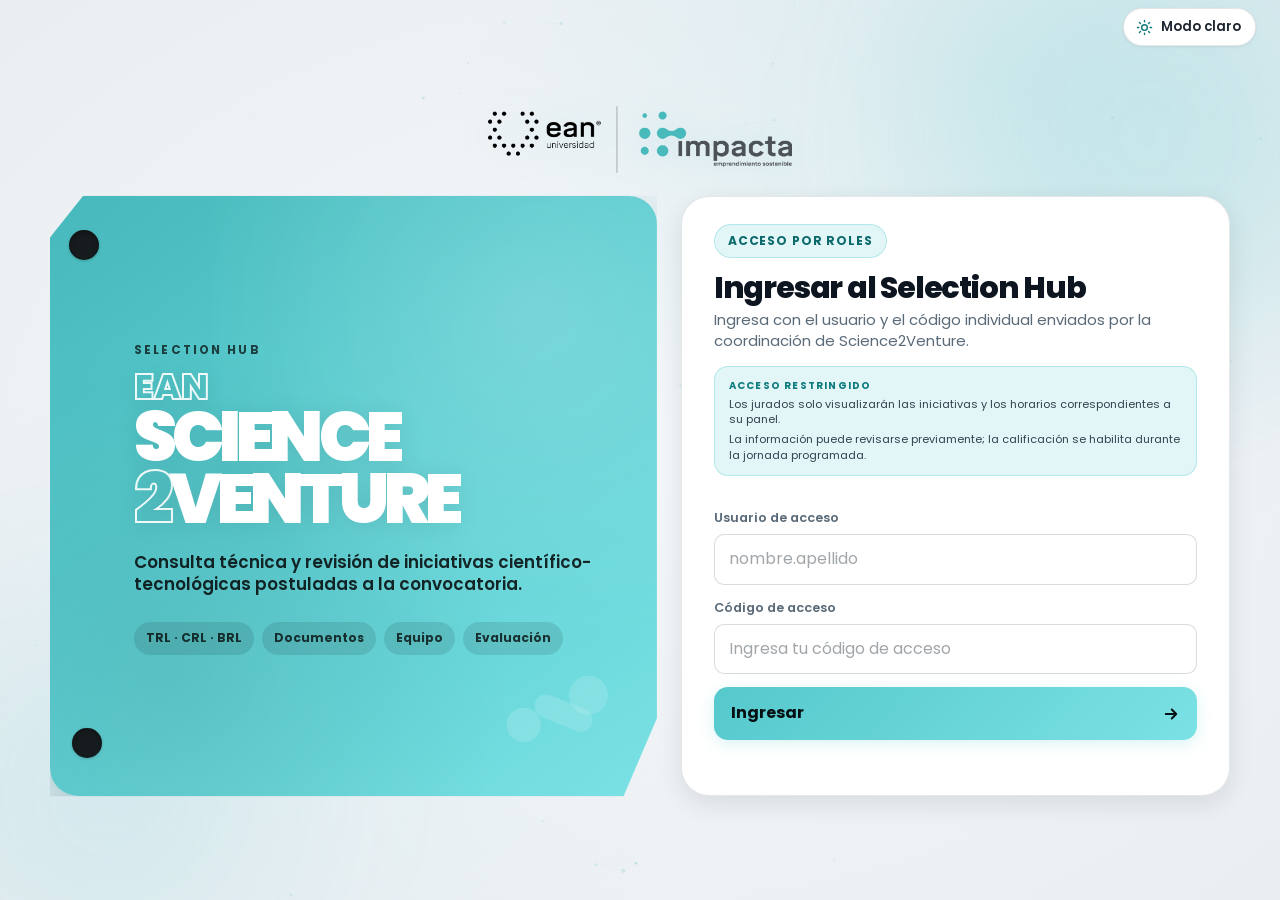
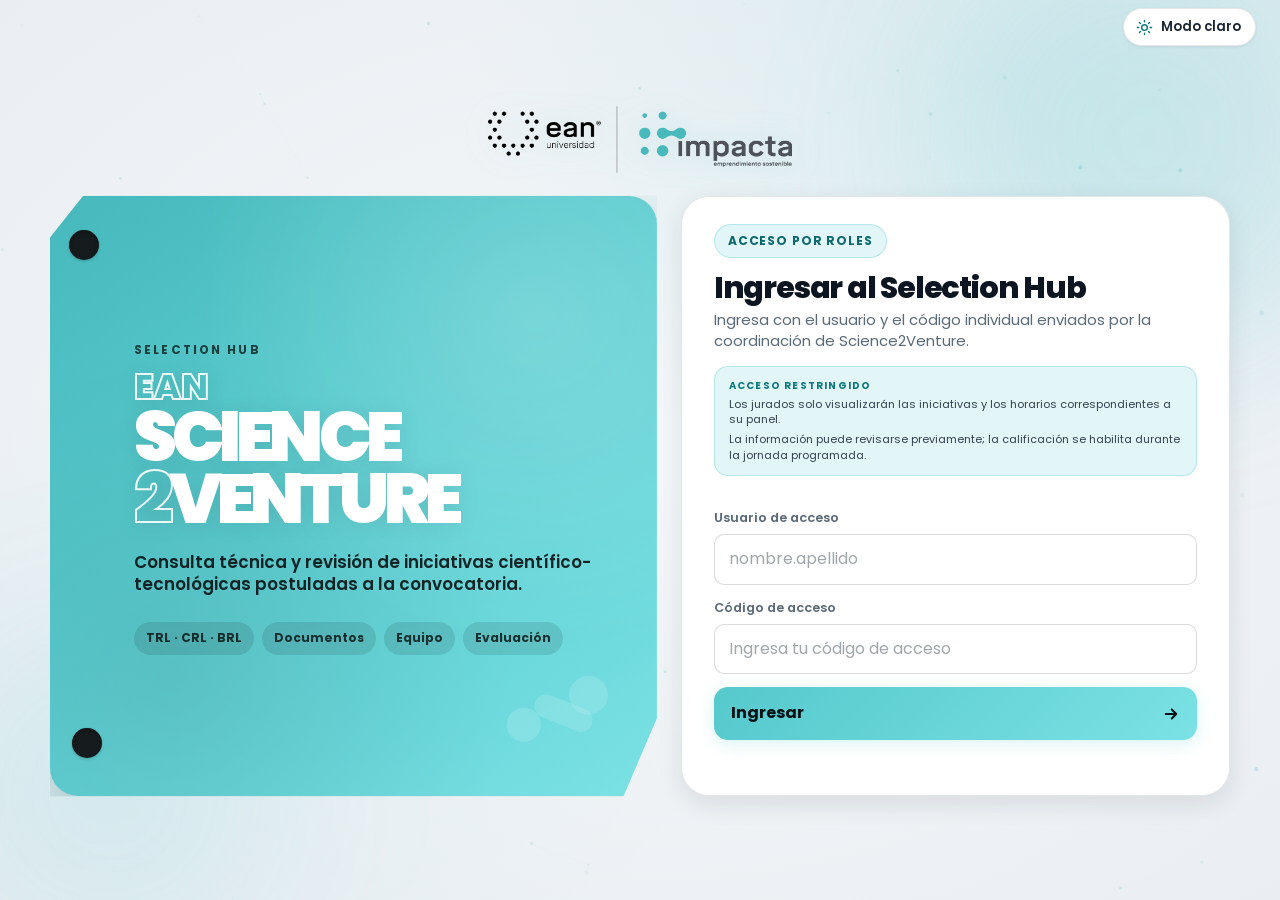
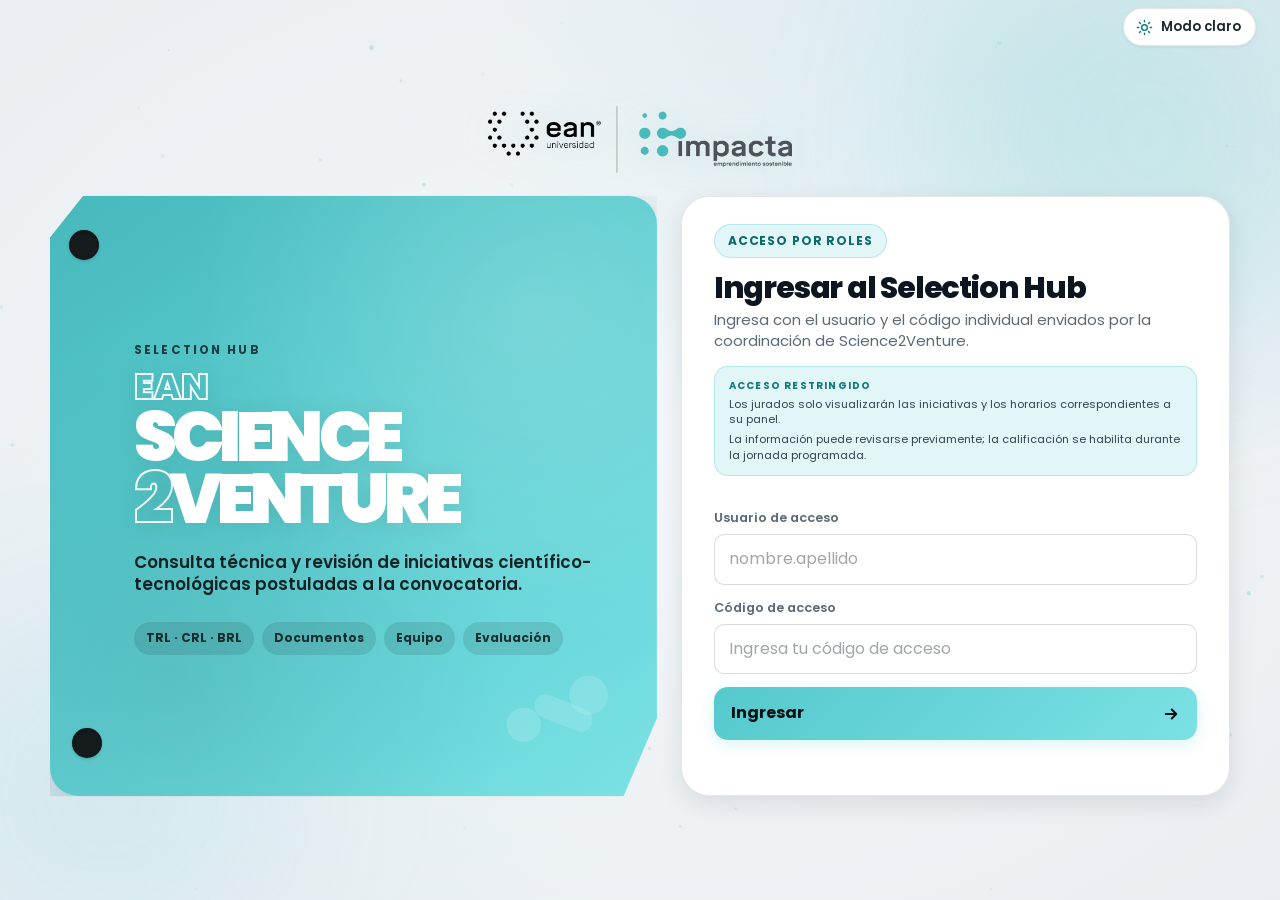
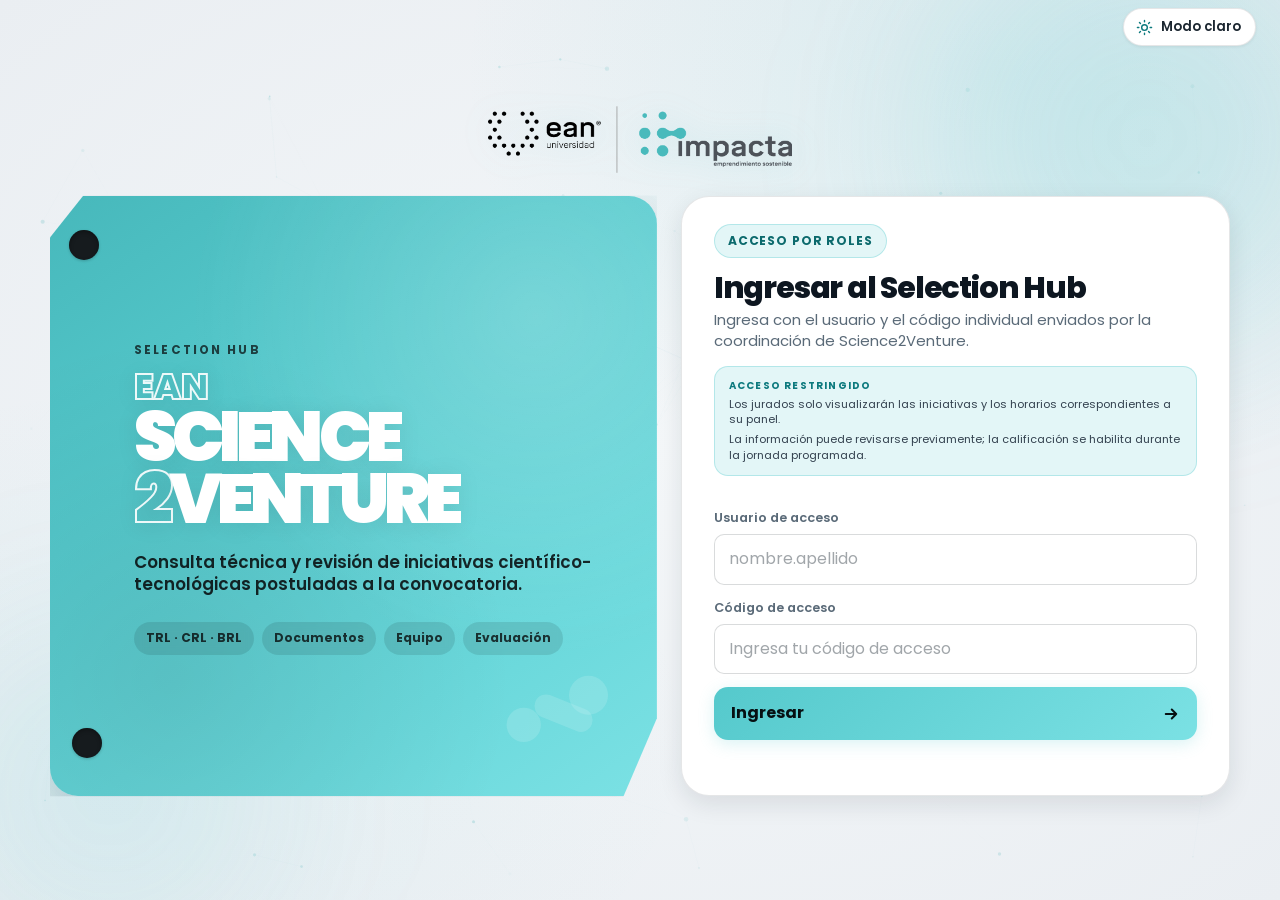
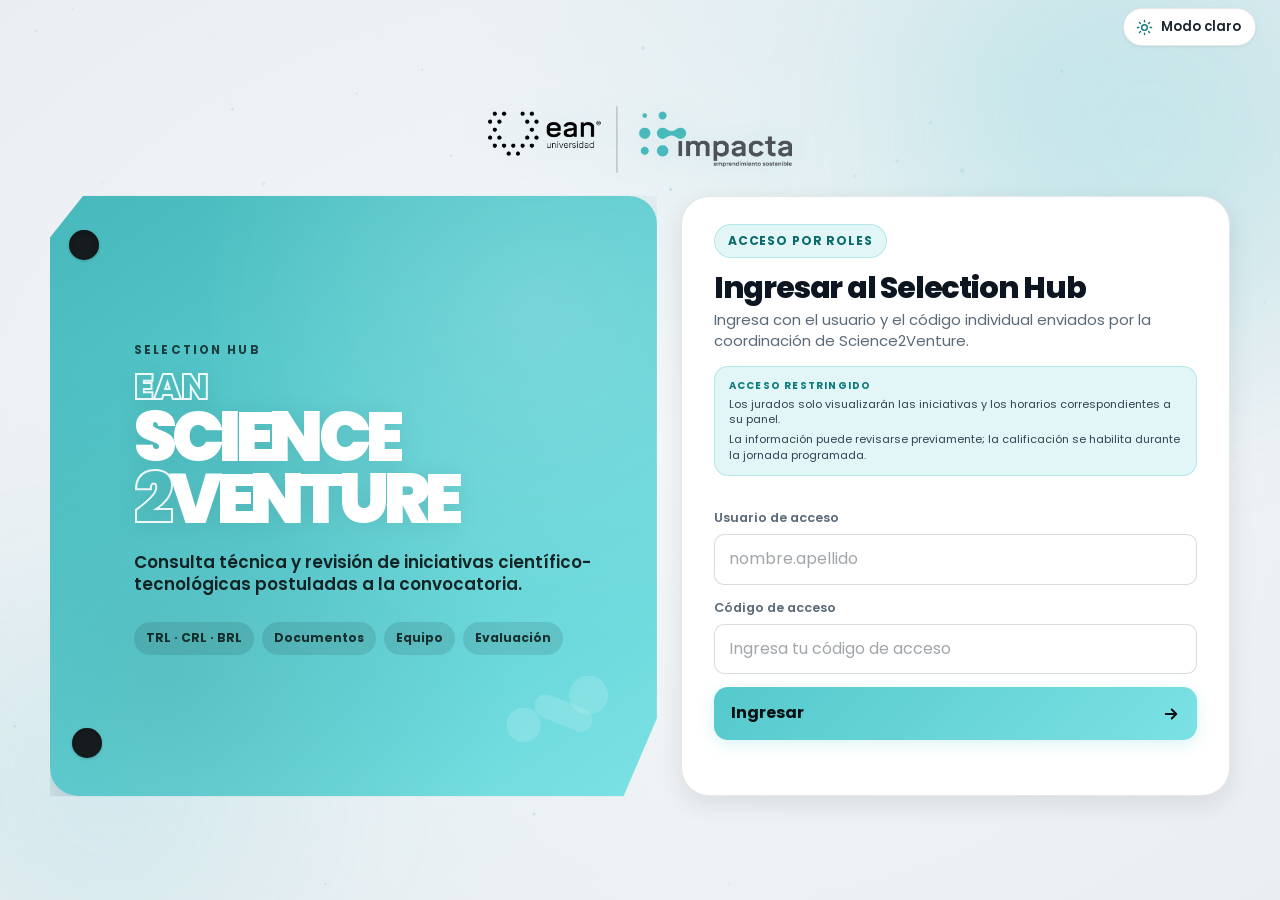
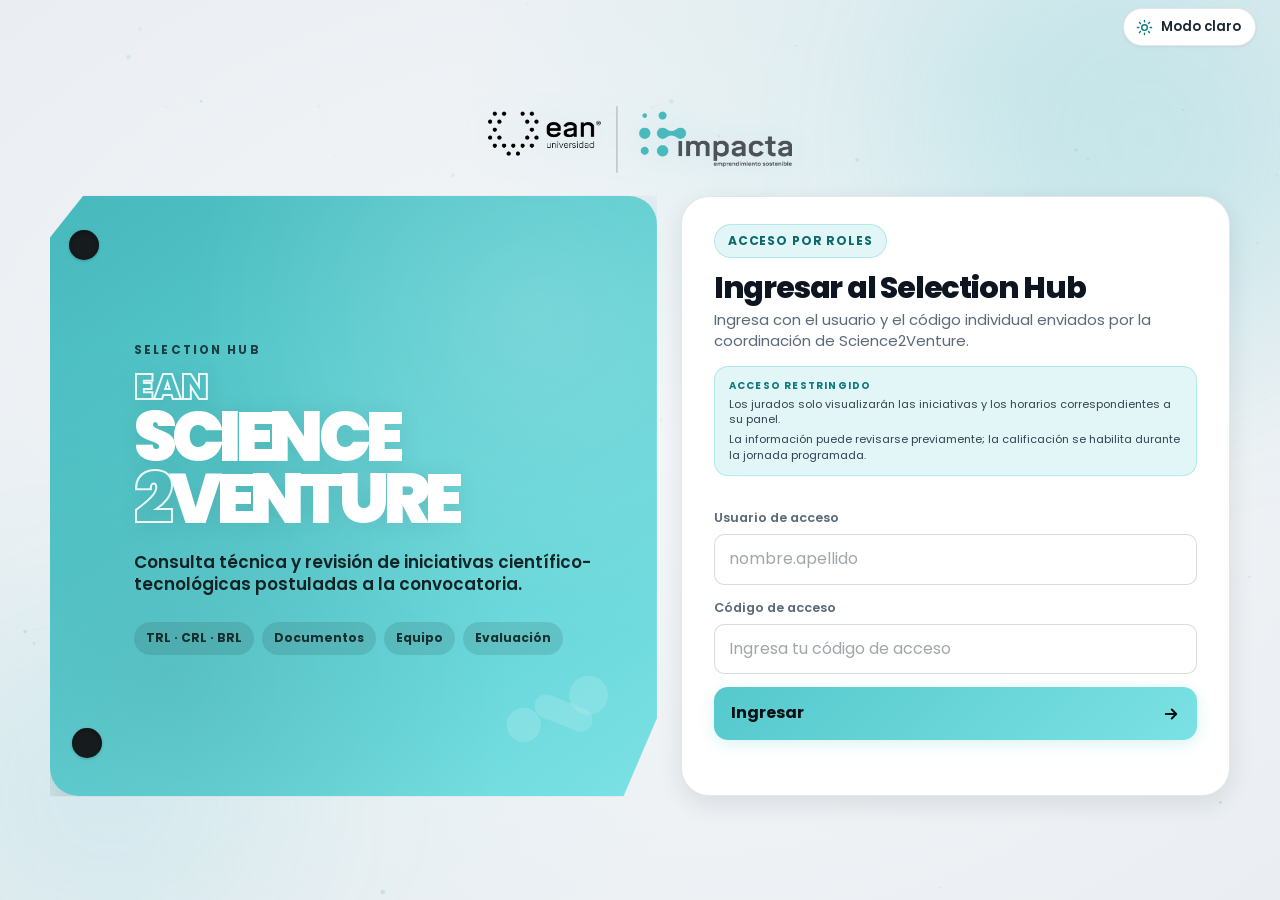
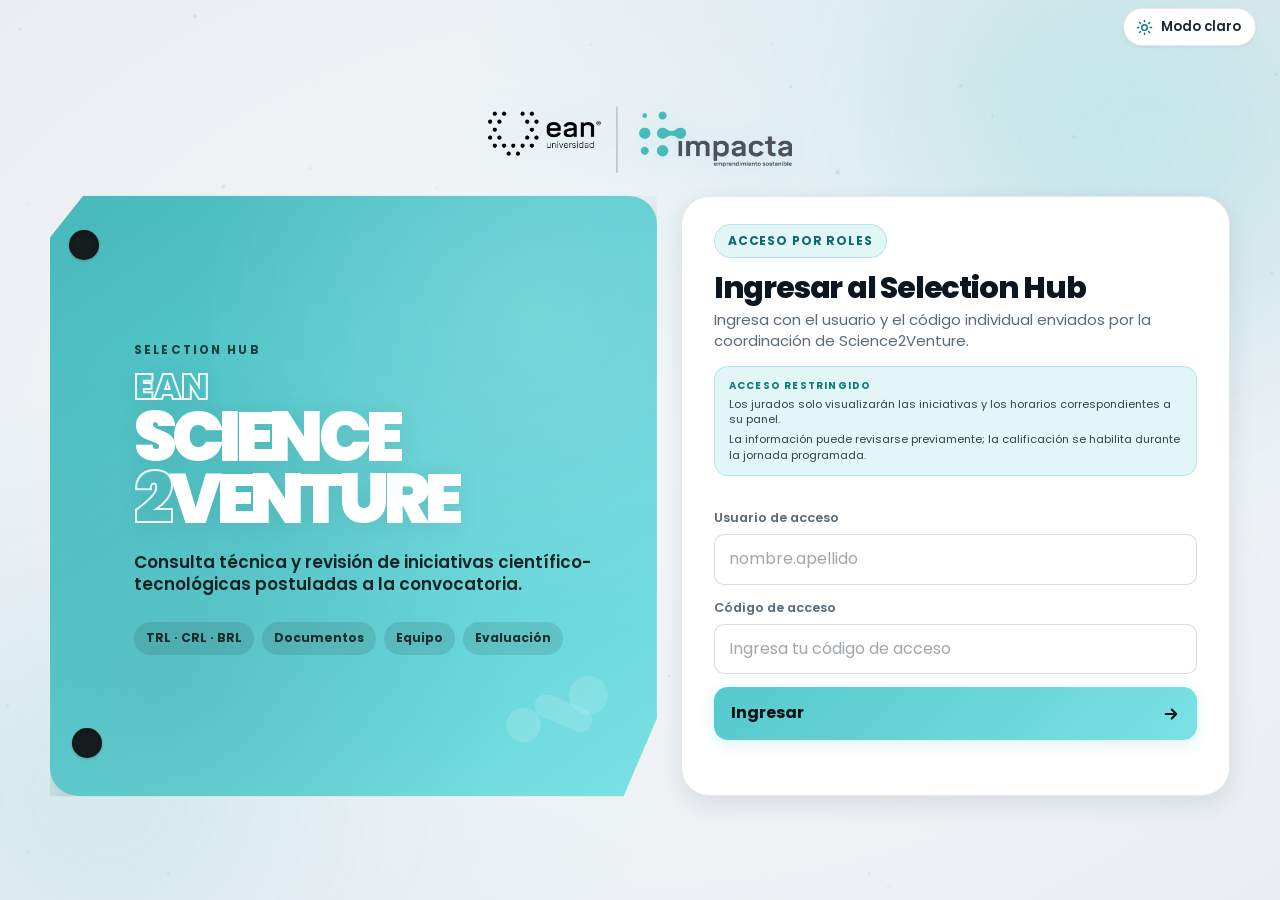
